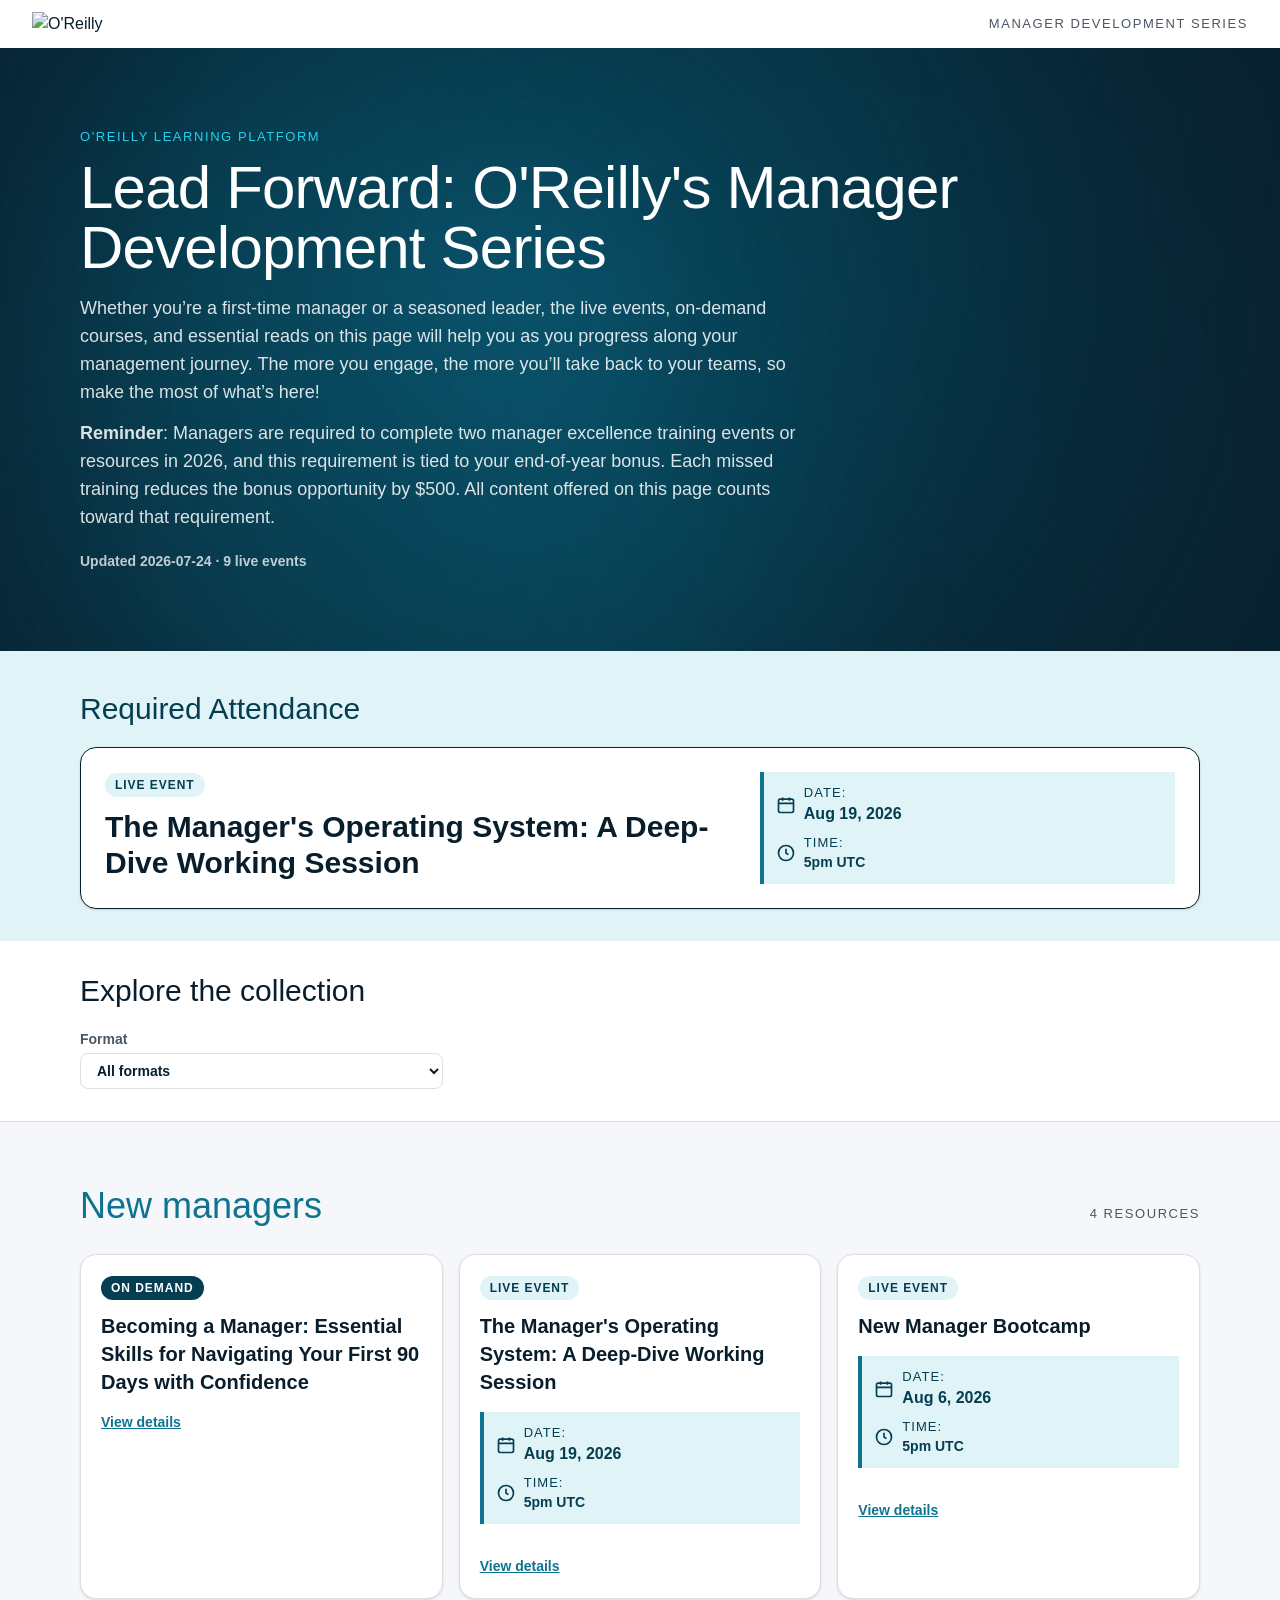
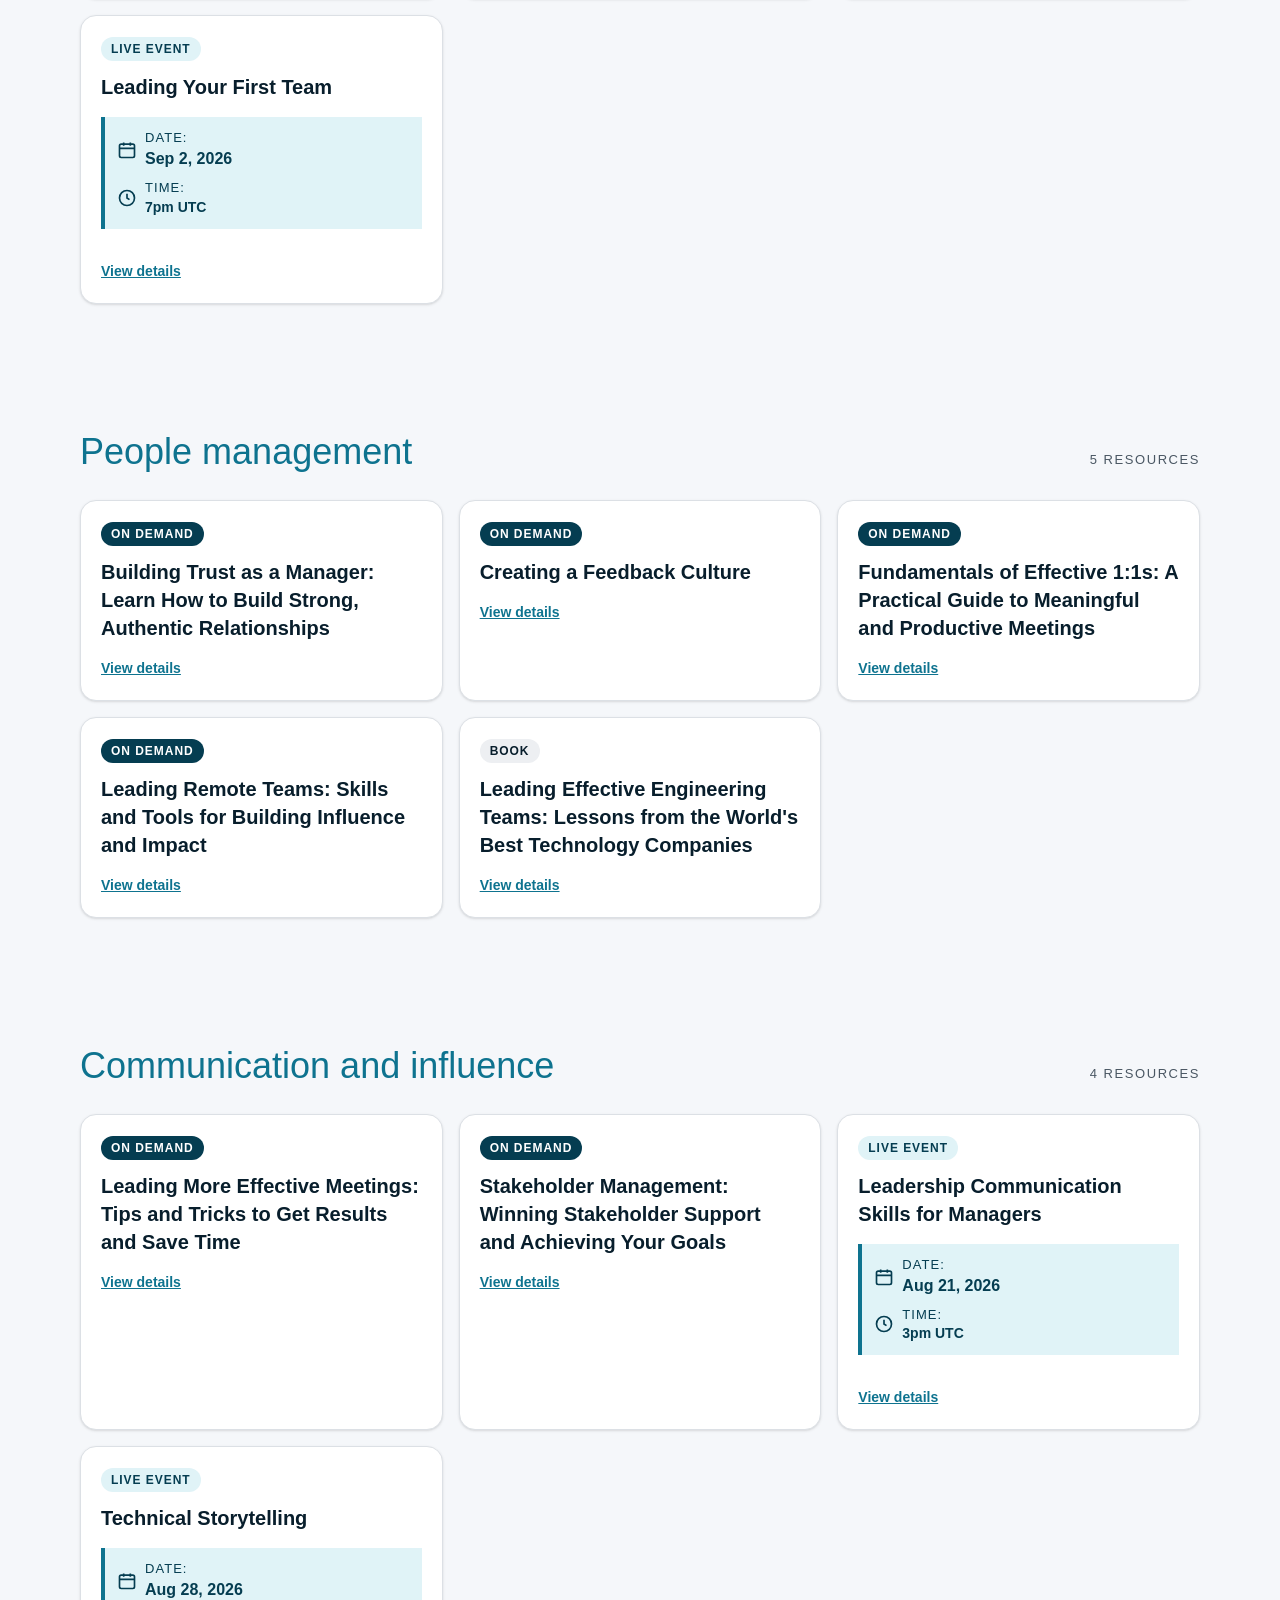
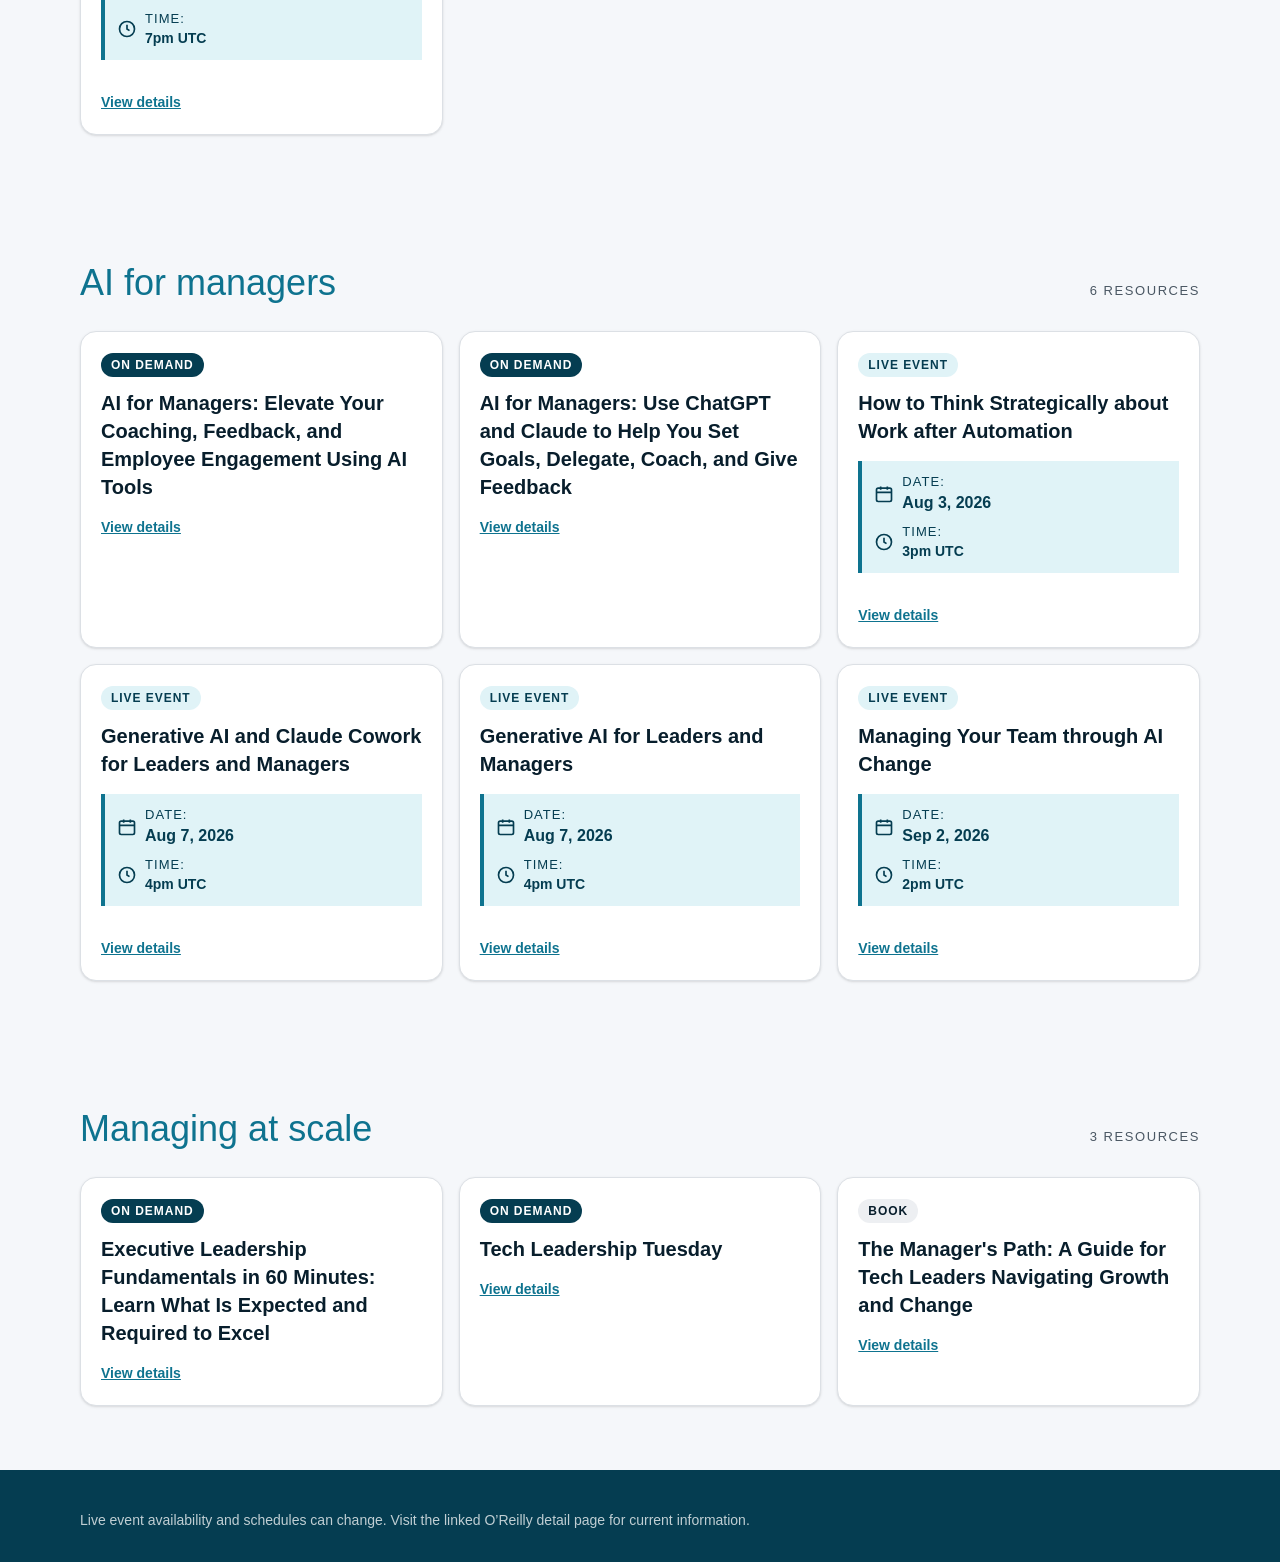
==== manager-resources/index.html @ 080e94e1 "Add files via upload" ====
<!doctype html>
<html lang="en">
<head>
  <meta charset="utf-8">
  <meta name="viewport" content="width=device-width, initial-scale=1">
  <meta name="robots" content="noindex">
  <title>Lead Forward: O&#39;Reilly&#39;s Manager Development Series</title>
  <link rel="stylesheet" href="css/styles.css">
  <script defer src="js/app.js"></script>
  
</head>
<body>
  <div data-studio-export-root="true">
<div data-template-id="landing-page" data-preview-graphic="true"><article data-template-id="landing-page" data-curated-learning-page="true" data-curated-learning-page-id="curated-learning-page" data-curated-learning-topic-order="[&quot;New managers&quot;,&quot;People management&quot;,&quot;Communication and influence&quot;,&quot;AI for managers&quot;,&quot;Managing at scale&quot;]" data-live-event-default-timezone="viewer-local" class="bg-white text-[#081E2C]"><header data-curated-learning-page-content="true" class="bg-white px-4 py-3 sm:px-6 lg:px-8" data-editable-id="curated-learning-page:header" data-editable-role="header" data-editable-type="chrome" data-editable-props="" data-editable-section="curated-learning-page:header" tabindex="0" data-editable-focusable="true"><div class="flex items-center justify-between gap-3"><img alt="O'Reilly" width="138" height="24" class="h-6 w-auto" src="https://cdn.oreillystatic.com/oreilly/images/brand-images/logo/oreilly-logo-red.png" style="max-width: none;"><div class="ml-auto flex min-w-0 items-center gap-3"><span class="type-helper truncate text-right text-xs font-semibold uppercase tracking-[0.12em] text-[#4A5763]">Manager Development Series</span></div></div></header><section class="relative isolate overflow-hidden" data-editable-id="curated-learning-page:hero" data-editable-role="section" data-editable-type="container" data-editable-props="title,intro" data-editable-section="curated-learning-page:hero" tabindex="0" data-editable-focusable="true" style="background-color: var(--brand-deep-navy);"><svg data-dark-atmospheric-glow="true" aria-hidden="true" viewBox="0 0 1440 900" preserveAspectRatio="xMidYMid slice" style="position: absolute; inset: 0px; width: 100%; height: 100%; pointer-events: none; z-index: 0;"><defs><filter id="curated-learning-page-hero-glow-base" x="-50%" y="-50%" width="200%" height="200%" color-interpolation-filters="sRGB"><feGaussianBlur stdDeviation="200"></feGaussianBlur></filter><filter id="curated-learning-page-hero-glow-soft" x="-50%" y="-50%" width="200%" height="200%" color-interpolation-filters="sRGB"><feGaussianBlur stdDeviation="150"></feGaussianBlur></filter></defs><circle cx="620" cy="340" r="520" fill="var(--brand-deep-teal)" opacity="1" filter="url(#curated-learning-page-hero-glow-base)"></circle><ellipse cx="980" cy="520" rx="520" ry="440" fill="var(--brand-teal-primary)" opacity="0.05" filter="url(#curated-learning-page-hero-glow-soft)" transform="rotate(27.8 980 520)" style="mix-blend-mode: plus-lighter;"></ellipse><ellipse cx="420" cy="620" rx="480" ry="400" fill="var(--brand-teal-primary)" opacity="0.2" filter="url(#curated-learning-page-hero-glow-soft)" transform="rotate(60 420 620)" style="mix-blend-mode: plus-lighter;"></ellipse></svg><div data-curated-learning-page-content="true" data-curated-learning-page-hero-content="true" class="relative z-10 px-4 py-12 sm:px-6 lg:px-20 lg:py-20"><p class="type-helper font-semibold uppercase tracking-[0.12em] text-[#22D2ED]" data-text-box-min="64" data-text-box-max="1024" data-editable-id="curated-learning-page:hero-eyebrow" data-editable-role="eyebrow" data-editable-type="text" data-editable-props="heroEyebrow,heroEyebrowWidth" data-editable-section="curated-learning-page:hero" tabindex="0" data-editable-focusable="true" style="width: fit-content; max-width: 100%;">O'Reilly Learning Platform</p><h1 class="font-heading mt-3 max-w-5xl text-4xl font-light tracking-[-0.8px] text-white sm:text-6xl" data-text-box-min="160" data-text-box-max="1024" data-text-box-width="1024" data-editable-id="curated-learning-page:hero-headline" data-editable-role="headline" data-editable-type="text" data-editable-props="title,heroHeadlineWidth" data-editable-section="curated-learning-page:hero" tabindex="0" data-editable-focusable="true" style="width: 1024px; max-width: 100%;">Lead Forward: O'Reilly's Manager Development Series</h1><div class="mt-4 min-w-0 max-w-3xl text-lg break-words text-white/85" data-text-box-min="120" data-text-box-max="768" data-text-box-width="720" data-editable-id="curated-learning-page:hero-subhead" data-editable-role="body" data-editable-type="text" data-editable-props="intro,heroSubheadWidth" data-editable-section="curated-learning-page:hero" tabindex="0" data-editable-focusable="true" style="display: inline-block; width: 720px; max-width: min(768px, 100%);"><div data-multiline-copy="paragraphs"><p style="margin: 0px;"><span>Whether you’re a first-time manager or a seasoned leader, the live events, on-demand courses, and essential reads on this page will help you as you progress along your management journey. The more you engage, the more you’ll take back to your teams, so make the most of what’s here!</span></p><p style="margin: 0.75em 0px 0px;"><strong data-multiline-label="true" style="font-family: var(--font-gilroy), Gilroy, sans-serif; font-weight: 600;">Reminder</strong><span>: </span><span data-multiline-description="true" style="font-family: var(--font-guardian), Guardian Sans, sans-serif; font-weight: 400;">Managers are required to complete two manager excellence training events or resources in 2026, and this requirement is tied to your end-of-year bonus. Each missed training reduces the bonus opportunity by $500. All content offered on this page counts toward that requirement.</span></p></div></div><p class="mt-5 text-sm font-semibold text-white/75">Updated 2026-07-24 · 9 live events</p></div></section><section data-curated-learning-page-module="module-2" data-curated-learning-page-content="true" data-curated-learning-featured-container="wide-card" class="px-4 py-8 sm:px-6 lg:px-20 bg-[#E0F3F7] text-[#053D51]" data-editable-id="curated-learning-page:module:module-2" data-editable-role="section" data-editable-type="container" data-editable-props="modules" data-editable-section="curated-learning-page:module:module-2" tabindex="0" data-editable-focusable="true"><div data-curated-learning-page-module-measure="true" class="mx-auto max-w-6xl"><h2 class="font-heading mt-2 text-3xl font-light" data-editable-id="curated-learning-page:module:module-2:headline" data-editable-role="headline" data-editable-type="text" data-editable-props="modules" data-editable-section="curated-learning-page:module:module-2" tabindex="0" data-editable-focusable="true">Required Attendance</h2><div class="mt-5 grid grid-cols-1 gap-5 rounded-2xl border border-current/20 bg-white p-5 text-[#081E2C] shadow-sm sm:p-6" data-curated-learning-wide-card="true" data-live-event-start="2026-08-19T17:00:00.000Z" data-live-event-date="Aug 19, 2026" data-live-event-time="10:00AM PDT / 1:00PM EDT / 5:00PM UTC" data-live-event-title="The Manager's Operating System: A Deep-Dive Working Session" data-live-event-url="https://learning.oreilly.com/live-events/the-managers-operating-system-a-deep-dive-working-session/0642572426187/0642572426170/" data-live-event-schedule-source="true" data-editable-id="curated-learning-page:module:module-2:resource" data-editable-role="feature-item" data-editable-type="container" data-editable-props="modules" data-editable-section="curated-learning-page:module:module-2" tabindex="0" data-editable-focusable="true"><div class="min-w-0"><span class="inline-flex rounded-full px-2.5 py-1 text-xs font-semibold uppercase tracking-[0.08em] bg-[#E0F3F7] text-[#053D51]">Live event</span><h3 class="font-heading font-semibold min-w-0 break-words text-2xl sm:text-3xl mt-3"><a href="https://learning.oreilly.com/live-events/the-managers-operating-system-a-deep-dive-working-session/0642572426187/0642572426170/" target="_blank" rel="noopener noreferrer" data-public-detail-link="true" class="hover:underline">The Manager's Operating System: A Deep-Dive Working Session</a></h3></div><dl data-live-event-schedule="true" class="w-full min-w-0 space-y-2 border-l-4 border-[#0E738F] bg-[#E0F3F7] px-3 py-3 text-[#053D51]"><div class="flex items-center gap-2"><svg aria-hidden="true" viewBox="0 0 24 24" fill="none" stroke="currentColor" stroke-width="2" class="h-5 w-5 shrink-0"><rect x="3" y="5" width="18" height="16" rx="2"></rect><path d="M16 3v4M8 3v4M3 10h18"></path></svg><div><dt class="type-helper text-xs font-semibold uppercase tracking-[0.08em]">Date:</dt><dd data-live-event-schedule-date="true" class="text-base font-semibold">Aug 19, 2026</dd></div></div><div class="flex items-center gap-2"><svg aria-hidden="true" viewBox="0 0 24 24" fill="none" stroke="currentColor" stroke-width="2" class="h-5 w-5 shrink-0"><circle cx="12" cy="12" r="9"></circle><path d="M12 7v5l3 2"></path></svg><div><dt class="type-helper text-xs font-semibold uppercase tracking-[0.08em]">Time:</dt><dd data-live-event-schedule-time="true" class="text-sm font-semibold">1pm EDT</dd></div></div></dl></div></div></section><section data-curated-learning-page-module="module-1" data-curated-learning-page-content="true" data-curated-learning-next-up="true" data-curated-learning-featured-container="wide-card" class="px-4 py-8 sm:px-6 lg:px-20 bg-[#E0F3F7] text-[#053D51]" data-editable-id="curated-learning-page:module:module-1" data-editable-role="section" data-editable-type="container" data-editable-props="modules" data-editable-section="curated-learning-page:module:module-1" tabindex="0" data-editable-focusable="true"><div data-curated-learning-page-module-measure="true" class="mx-auto max-w-6xl"><h2 class="font-heading mt-2 text-3xl font-light" data-editable-id="curated-learning-page:module:module-1:headline" data-editable-role="headline" data-editable-type="text" data-editable-props="modules" data-editable-section="curated-learning-page:module:module-1" tabindex="0" data-editable-focusable="true">Next up</h2><div class="mt-5 grid grid-cols-1 gap-5 rounded-2xl border border-current/20 bg-white p-5 text-[#081E2C] shadow-sm sm:p-6" data-curated-learning-wide-card="true" data-live-event-start="2026-08-06T17:00:00.000Z" data-live-event-date="Aug 6, 2026" data-live-event-time="10am–1pm ET" data-live-event-title="New Manager Bootcamp" data-live-event-url="https://www.oreilly.com/live-events/new-manager-bootcamp/0790145045191/" data-live-event-schedule-source="true" data-editable-id="curated-learning-page:module:module-1:resource" data-editable-role="feature-item" data-editable-type="container" data-editable-props="modules" data-editable-section="curated-learning-page:module:module-1" tabindex="0" data-editable-focusable="true"><div class="min-w-0"><span class="inline-flex rounded-full px-2.5 py-1 text-xs font-semibold uppercase tracking-[0.08em] bg-[#E0F3F7] text-[#053D51]">Live event</span><h3 data-curated-learning-next-up-title="true" class="font-heading font-semibold min-w-0 break-words text-2xl sm:text-3xl mt-3"><a href="https://www.oreilly.com/live-events/new-manager-bootcamp/0790145045191/" target="_blank" rel="noopener noreferrer" data-public-detail-link="true" class="hover:underline">New Manager Bootcamp</a></h3></div><dl data-live-event-schedule="true" class="w-full min-w-0 space-y-2 border-l-4 border-[#0E738F] bg-[#E0F3F7] px-3 py-3 text-[#053D51]"><div class="flex items-center gap-2"><svg aria-hidden="true" viewBox="0 0 24 24" fill="none" stroke="currentColor" stroke-width="2" class="h-5 w-5 shrink-0"><rect x="3" y="5" width="18" height="16" rx="2"></rect><path d="M16 3v4M8 3v4M3 10h18"></path></svg><div><dt class="type-helper text-xs font-semibold uppercase tracking-[0.08em]">Date:</dt><dd data-live-event-schedule-date="true" class="text-base font-semibold">Aug 6, 2026</dd></div></div><div class="flex items-center gap-2"><svg aria-hidden="true" viewBox="0 0 24 24" fill="none" stroke="currentColor" stroke-width="2" class="h-5 w-5 shrink-0"><circle cx="12" cy="12" r="9"></circle><path d="M12 7v5l3 2"></path></svg><div><dt class="type-helper text-xs font-semibold uppercase tracking-[0.08em]">Time:</dt><dd data-live-event-schedule-time="true" class="text-sm font-semibold">1pm EDT</dd></div></div></dl></div></div></section><main><section data-curated-learning-page-content="true" data-curated-learning-page-filters="true" class="border-b border-[#DCE0E5] bg-white px-4 py-8 sm:px-6 lg:px-20"><h2 class="font-heading text-3xl font-light text-[#081E2C]" data-editable-id="curated-learning-page:filters-heading" data-editable-role="headline" data-editable-type="text" data-editable-props="chrome.filtersHeading" data-editable-section="curated-learning-page:filters" tabindex="0" data-editable-focusable="true">Explore the collection</h2><div class="mt-5 grid gap-4 md:grid-cols-3"><label class="text-sm font-semibold text-[#4A5763]">Format<select data-curated-learning-filter="format" class="mt-1 block w-full rounded-lg border border-[#DCE0E5] bg-white px-3 py-2 text-[#081E2C]"><option>All formats</option><option>Live</option><option>On demand</option><option>Book</option></select></label></div></section><div data-curated-learning-resource-sections="true"><div><section data-curated-learning-section="new-managers" data-curated-learning-section-presentation="standard" class="bg-[#F5F7FA]" data-editable-id="curated-learning-page:section:0" data-editable-role="section" data-editable-type="container" data-editable-props="sections" data-editable-section="curated-learning-page:section:0" tabindex="0" data-editable-focusable="true"><div data-curated-learning-page-content="true" class="px-4 py-10 sm:px-6 lg:px-20 lg:py-16"><div class="flex flex-wrap items-baseline justify-between gap-3"><h2 class="font-heading text-4xl font-light text-[#0E738F]" data-editable-id="curated-learning-page:section:0:headline" data-editable-role="headline" data-editable-type="text" data-editable-props="sections" data-editable-section="curated-learning-page:section:0" tabindex="0" data-editable-focusable="true">New managers</h2><p class="type-helper font-semibold uppercase tracking-[0.12em] text-[#4A5763]">3 resources</p></div><div data-curated-learning-page-grid="true" class="mt-7 grid grid-cols-[minmax(0,1fr)] gap-4 md:grid-cols-[repeat(2,minmax(0,1fr))] lg:grid-cols-[repeat(3,minmax(0,1fr))]"><article data-curated-learning-card="learning-v1a6s8" data-curated-learning-card-category="New managers" data-curated-learning-card-topics="[]" data-curated-learning-card-type="On demand" data-curated-learning-card-level="" data-curated-learning-card-date="--" data-curated-learning-card-section="New managers" data-curated-learning-card-title="Becoming a Manager: Essential Skills for Navigating Your First 90 Days with Confidence" data-live-event-title="Becoming a Manager: Essential Skills for Navigating Your First 90 Days with Confidence" data-live-event-url="https://www.oreilly.com/videos/becoming-a-manager/0642572244620/" class="rounded-2xl border border-[#DCE0E5] bg-white p-5 shadow-sm" data-editable-id="curated-learning-page:card:learning-v1a6s8" data-editable-role="feature-item" data-editable-type="container" data-editable-props="sections" data-editable-section="curated-learning-page:section:0" tabindex="0" data-editable-focusable="true"><span class="inline-flex rounded-full px-2.5 py-1 text-xs font-semibold uppercase tracking-[0.08em] bg-[#053D51] text-white">On demand</span><h3 class="font-heading mt-3 text-xl font-semibold text-[#081E2C]"><a href="https://www.oreilly.com/videos/becoming-a-manager/0642572244620/" target="_blank" rel="noopener noreferrer" data-public-detail-link="true" class="hover:underline">Becoming a Manager: Essential Skills for Navigating Your First 90 Days with Confidence</a></h3><a href="https://www.oreilly.com/videos/becoming-a-manager/0642572244620/" target="_blank" rel="noopener noreferrer" data-public-detail-link="true" data-editable-id="curated-learning-page:cta:learning-v1a6s8" data-editable-role="cta" data-editable-type="text" data-editable-props="sections[].resources[].ctaLabel" data-editable-section="curated-learning-page:section:0" class="mt-4 inline-block text-sm font-semibold text-[#0E738F] underline" tabindex="0" data-editable-focusable="true">View details</a></article><article data-curated-learning-card="learning-jh07vl" data-curated-learning-card-category="New managers" data-curated-learning-card-topics="[]" data-curated-learning-card-type="Live event" data-curated-learning-card-level="" data-curated-learning-card-date="2026-Sep-2" data-curated-learning-card-section="New managers" data-curated-learning-card-title="Leading Your First Team" data-live-event-start="2026-09-02T19:00:00.000Z" data-live-event-date="Sep 2, 2026" data-live-event-time="12pm–3pm ET" data-live-event-title="Leading Your First Team" data-live-event-url="https://www.oreilly.com/live-events/leading-your-first-team/0642572392826/" data-live-event-schedule-source="true" class="rounded-2xl border border-[#DCE0E5] bg-white p-5 shadow-sm" data-editable-id="curated-learning-page:card:learning-jh07vl" data-editable-role="feature-item" data-editable-type="container" data-editable-props="sections" data-editable-section="curated-learning-page:section:0" tabindex="0" data-editable-focusable="true"><span class="inline-flex rounded-full px-2.5 py-1 text-xs font-semibold uppercase tracking-[0.08em] bg-[#E0F3F7] text-[#053D51]">Live event</span><h3 class="font-heading mt-3 text-xl font-semibold text-[#081E2C]"><a href="https://www.oreilly.com/live-events/leading-your-first-team/0642572392826/" target="_blank" rel="noopener noreferrer" data-public-detail-link="true" class="hover:underline">Leading Your First Team</a></h3><dl data-live-event-schedule="true" class="mt-4 space-y-2 border-l-4 border-[#0E738F] bg-[#E0F3F7] px-3 py-3 text-[#053D51]"><div class="flex items-center gap-2"><svg aria-hidden="true" viewBox="0 0 24 24" fill="none" stroke="currentColor" stroke-width="2" class="h-5 w-5 shrink-0"><rect x="3" y="5" width="18" height="16" rx="2"></rect><path d="M16 3v4M8 3v4M3 10h18"></path></svg><div><dt class="type-helper text-xs font-semibold uppercase tracking-[0.08em]">Date:</dt><dd data-live-event-schedule-date="true" class="text-base font-semibold">Sep 2, 2026</dd></div></div><div class="flex items-center gap-2"><svg aria-hidden="true" viewBox="0 0 24 24" fill="none" stroke="currentColor" stroke-width="2" class="h-5 w-5 shrink-0"><circle cx="12" cy="12" r="9"></circle><path d="M12 7v5l3 2"></path></svg><div><dt class="type-helper text-xs font-semibold uppercase tracking-[0.08em]">Time:</dt><dd data-live-event-schedule-time="true" class="text-sm font-semibold">3pm EDT</dd></div></div></dl><dl class="mt-4 space-y-1 text-sm text-[#4A5763]"></dl><a href="https://www.oreilly.com/live-events/leading-your-first-team/0642572392826/" target="_blank" rel="noopener noreferrer" data-public-detail-link="true" data-editable-id="curated-learning-page:cta:learning-jh07vl" data-editable-role="cta" data-editable-type="text" data-editable-props="sections[].resources[].ctaLabel" data-editable-section="curated-learning-page:section:0" class="mt-4 inline-block text-sm font-semibold text-[#0E738F] underline" tabindex="0" data-editable-focusable="true">View details</a></article><article data-curated-learning-card="learning-1sus73a" data-curated-learning-card-category="New managers" data-curated-learning-card-topics="[]" data-curated-learning-card-type="Live event" data-curated-learning-card-level="" data-curated-learning-card-date="2026-Aug-6–7" data-curated-learning-card-section="New managers" data-curated-learning-card-title="New Manager Bootcamp" data-live-event-start="2026-08-06T17:00:00.000Z" data-live-event-date="Aug 6, 2026" data-live-event-time="10am–1pm ET" data-live-event-title="New Manager Bootcamp" data-live-event-url="https://www.oreilly.com/live-events/new-manager-bootcamp/0790145045191/" data-live-event-schedule-source="true" class="rounded-2xl border border-[#DCE0E5] bg-white p-5 shadow-sm" data-editable-id="curated-learning-page:card:learning-1sus73a" data-editable-role="feature-item" data-editable-type="container" data-editable-props="sections" data-editable-section="curated-learning-page:section:0" tabindex="0" data-editable-focusable="true"><span class="inline-flex rounded-full px-2.5 py-1 text-xs font-semibold uppercase tracking-[0.08em] bg-[#E0F3F7] text-[#053D51]">Live event</span><h3 class="font-heading mt-3 text-xl font-semibold text-[#081E2C]"><a href="https://www.oreilly.com/live-events/new-manager-bootcamp/0790145045191/" target="_blank" rel="noopener noreferrer" data-public-detail-link="true" class="hover:underline">New Manager Bootcamp</a></h3><dl data-live-event-schedule="true" class="mt-4 space-y-2 border-l-4 border-[#0E738F] bg-[#E0F3F7] px-3 py-3 text-[#053D51]"><div class="flex items-center gap-2"><svg aria-hidden="true" viewBox="0 0 24 24" fill="none" stroke="currentColor" stroke-width="2" class="h-5 w-5 shrink-0"><rect x="3" y="5" width="18" height="16" rx="2"></rect><path d="M16 3v4M8 3v4M3 10h18"></path></svg><div><dt class="type-helper text-xs font-semibold uppercase tracking-[0.08em]">Date:</dt><dd data-live-event-schedule-date="true" class="text-base font-semibold">Aug 6, 2026</dd></div></div><div class="flex items-center gap-2"><svg aria-hidden="true" viewBox="0 0 24 24" fill="none" stroke="currentColor" stroke-width="2" class="h-5 w-5 shrink-0"><circle cx="12" cy="12" r="9"></circle><path d="M12 7v5l3 2"></path></svg><div><dt class="type-helper text-xs font-semibold uppercase tracking-[0.08em]">Time:</dt><dd data-live-event-schedule-time="true" class="text-sm font-semibold">1pm EDT</dd></div></div></dl><dl class="mt-4 space-y-1 text-sm text-[#4A5763]"></dl><a href="https://www.oreilly.com/live-events/new-manager-bootcamp/0790145045191/" target="_blank" rel="noopener noreferrer" data-public-detail-link="true" data-editable-id="curated-learning-page:cta:learning-1sus73a" data-editable-role="cta" data-editable-type="text" data-editable-props="sections[].resources[].ctaLabel" data-editable-section="curated-learning-page:section:0" class="mt-4 inline-block text-sm font-semibold text-[#0E738F] underline" tabindex="0" data-editable-focusable="true">View details</a></article></div></div></section></div><div><section data-curated-learning-section="people-management" data-curated-learning-section-presentation="standard" class="bg-white" data-editable-id="curated-learning-page:section:1" data-editable-role="section" data-editable-type="container" data-editable-props="sections" data-editable-section="curated-learning-page:section:1" tabindex="0" data-editable-focusable="true"><div data-curated-learning-page-content="true" class="px-4 py-10 sm:px-6 lg:px-20 lg:py-16"><div class="flex flex-wrap items-baseline justify-between gap-3"><h2 class="font-heading text-4xl font-light text-[#0E738F]" data-editable-id="curated-learning-page:section:1:headline" data-editable-role="headline" data-editable-type="text" data-editable-props="sections" data-editable-section="curated-learning-page:section:1" tabindex="0" data-editable-focusable="true">People management</h2><p class="type-helper font-semibold uppercase tracking-[0.12em] text-[#4A5763]">5 resources</p></div><div data-curated-learning-page-grid="true" class="mt-7 grid grid-cols-[minmax(0,1fr)] gap-4 md:grid-cols-[repeat(2,minmax(0,1fr))] lg:grid-cols-[repeat(3,minmax(0,1fr))]"><article data-curated-learning-card="learning-73bgk8" data-curated-learning-card-category="People management" data-curated-learning-card-topics="[]" data-curated-learning-card-type="On demand" data-curated-learning-card-level="" data-curated-learning-card-date="--" data-curated-learning-card-section="People management" data-curated-learning-card-title="Building Trust as a Manager: Learn How to Build Strong, Authentic Relationships" data-live-event-title="Building Trust as a Manager: Learn How to Build Strong, Authentic Relationships" data-live-event-url="https://www.oreilly.com/videos/building-trust-as/0636920924487/" class="rounded-2xl border border-[#DCE0E5] bg-white p-5 shadow-sm" data-editable-id="curated-learning-page:card:learning-73bgk8" data-editable-role="feature-item" data-editable-type="container" data-editable-props="sections" data-editable-section="curated-learning-page:section:1" tabindex="0" data-editable-focusable="true"><span class="inline-flex rounded-full px-2.5 py-1 text-xs font-semibold uppercase tracking-[0.08em] bg-[#053D51] text-white">On demand</span><h3 class="font-heading mt-3 text-xl font-semibold text-[#081E2C]"><a href="https://www.oreilly.com/videos/building-trust-as/0636920924487/" target="_blank" rel="noopener noreferrer" data-public-detail-link="true" class="hover:underline">Building Trust as a Manager: Learn How to Build Strong, Authentic Relationships</a></h3><a href="https://www.oreilly.com/videos/building-trust-as/0636920924487/" target="_blank" rel="noopener noreferrer" data-public-detail-link="true" data-editable-id="curated-learning-page:cta:learning-73bgk8" data-editable-role="cta" data-editable-type="text" data-editable-props="sections[].resources[].ctaLabel" data-editable-section="curated-learning-page:section:1" class="mt-4 inline-block text-sm font-semibold text-[#0E738F] underline" tabindex="0" data-editable-focusable="true">View details</a></article><article data-curated-learning-card="learning-4z890g" data-curated-learning-card-category="People management" data-curated-learning-card-topics="[]" data-curated-learning-card-type="On demand" data-curated-learning-card-level="" data-curated-learning-card-date="--" data-curated-learning-card-section="People management" data-curated-learning-card-title="Creating a Feedback Culture" data-live-event-title="Creating a Feedback Culture" data-live-event-url="https://www.oreilly.com/videos/creating-a-feedback-culture/9780135898079/" class="rounded-2xl border border-[#DCE0E5] bg-white p-5 shadow-sm" data-editable-id="curated-learning-page:card:learning-4z890g" data-editable-role="feature-item" data-editable-type="container" data-editable-props="sections" data-editable-section="curated-learning-page:section:1" tabindex="0" data-editable-focusable="true"><span class="inline-flex rounded-full px-2.5 py-1 text-xs font-semibold uppercase tracking-[0.08em] bg-[#053D51] text-white">On demand</span><h3 class="font-heading mt-3 text-xl font-semibold text-[#081E2C]"><a href="https://www.oreilly.com/videos/creating-a-feedback-culture/9780135898079/" target="_blank" rel="noopener noreferrer" data-public-detail-link="true" class="hover:underline">Creating a Feedback Culture</a></h3><a href="https://www.oreilly.com/videos/creating-a-feedback-culture/9780135898079/" target="_blank" rel="noopener noreferrer" data-public-detail-link="true" data-editable-id="curated-learning-page:cta:learning-4z890g" data-editable-role="cta" data-editable-type="text" data-editable-props="sections[].resources[].ctaLabel" data-editable-section="curated-learning-page:section:1" class="mt-4 inline-block text-sm font-semibold text-[#0E738F] underline" tabindex="0" data-editable-focusable="true">View details</a></article><article data-curated-learning-card="learning-17b691a" data-curated-learning-card-category="People management" data-curated-learning-card-topics="[]" data-curated-learning-card-type="On demand" data-curated-learning-card-level="" data-curated-learning-card-date="--" data-curated-learning-card-section="People management" data-curated-learning-card-title="Fundamentals of Effective 1:1s: A Practical Guide to Meaningful and Productive Meetings" data-live-event-title="Fundamentals of Effective 1:1s: A Practical Guide to Meaningful and Productive Meetings" data-live-event-url="https://www.oreilly.com/videos/fundamentals-of-effective/0636920942702/" class="rounded-2xl border border-[#DCE0E5] bg-white p-5 shadow-sm" data-editable-id="curated-learning-page:card:learning-17b691a" data-editable-role="feature-item" data-editable-type="container" data-editable-props="sections" data-editable-section="curated-learning-page:section:1" tabindex="0" data-editable-focusable="true"><span class="inline-flex rounded-full px-2.5 py-1 text-xs font-semibold uppercase tracking-[0.08em] bg-[#053D51] text-white">On demand</span><h3 class="font-heading mt-3 text-xl font-semibold text-[#081E2C]"><a href="https://www.oreilly.com/videos/fundamentals-of-effective/0636920942702/" target="_blank" rel="noopener noreferrer" data-public-detail-link="true" class="hover:underline">Fundamentals of Effective 1:1s: A Practical Guide to Meaningful and Productive Meetings</a></h3><a href="https://www.oreilly.com/videos/fundamentals-of-effective/0636920942702/" target="_blank" rel="noopener noreferrer" data-public-detail-link="true" data-editable-id="curated-learning-page:cta:learning-17b691a" data-editable-role="cta" data-editable-type="text" data-editable-props="sections[].resources[].ctaLabel" data-editable-section="curated-learning-page:section:1" class="mt-4 inline-block text-sm font-semibold text-[#0E738F] underline" tabindex="0" data-editable-focusable="true">View details</a></article><article data-curated-learning-card="learning-w4a6za" data-curated-learning-card-category="People management" data-curated-learning-card-topics="[]" data-curated-learning-card-type="Book" data-curated-learning-card-level="" data-curated-learning-card-date="--" data-curated-learning-card-section="People management" data-curated-learning-card-title="Leading Effective Engineering Teams: Lessons from the World's Best Technology Companies" data-live-event-title="Leading Effective Engineering Teams: Lessons from the World's Best Technology Companies" data-live-event-url="https://learning.oreilly.com/library/view/leading-effective-engineering/9781098148232/" class="rounded-2xl border border-[#DCE0E5] bg-white p-5 shadow-sm" data-editable-id="curated-learning-page:card:learning-w4a6za" data-editable-role="feature-item" data-editable-type="container" data-editable-props="sections" data-editable-section="curated-learning-page:section:1" tabindex="0" data-editable-focusable="true"><span class="inline-flex rounded-full px-2.5 py-1 text-xs font-semibold uppercase tracking-[0.08em] bg-[#EDEFF2] text-[#081E2C]">Book</span><h3 class="font-heading mt-3 text-xl font-semibold text-[#081E2C]"><a href="https://learning.oreilly.com/library/view/leading-effective-engineering/9781098148232/" target="_blank" rel="noopener noreferrer" data-public-detail-link="true" class="hover:underline">Leading Effective Engineering Teams: Lessons from the World's Best Technology Companies</a></h3><a href="https://learning.oreilly.com/library/view/leading-effective-engineering/9781098148232/" target="_blank" rel="noopener noreferrer" data-public-detail-link="true" data-editable-id="curated-learning-page:cta:learning-w4a6za" data-editable-role="cta" data-editable-type="text" data-editable-props="sections[].resources[].ctaLabel" data-editable-section="curated-learning-page:section:1" class="mt-4 inline-block text-sm font-semibold text-[#0E738F] underline" tabindex="0" data-editable-focusable="true">View details</a></article><article data-curated-learning-card="learning-4mpirc" data-curated-learning-card-category="People management" data-curated-learning-card-topics="[]" data-curated-learning-card-type="On demand" data-curated-learning-card-level="" data-curated-learning-card-date="--" data-curated-learning-card-section="People management" data-curated-learning-card-title="Leading Remote Teams: Skills and Tools for Building Influence and Impact" data-live-event-title="Leading Remote Teams: Skills and Tools for Building Influence and Impact" data-live-event-url="https://www.oreilly.com/videos/leading-remote-teams/0636920893103/" class="rounded-2xl border border-[#DCE0E5] bg-white p-5 shadow-sm" data-editable-id="curated-learning-page:card:learning-4mpirc" data-editable-role="feature-item" data-editable-type="container" data-editable-props="sections" data-editable-section="curated-learning-page:section:1" tabindex="0" data-editable-focusable="true"><span class="inline-flex rounded-full px-2.5 py-1 text-xs font-semibold uppercase tracking-[0.08em] bg-[#053D51] text-white">On demand</span><h3 class="font-heading mt-3 text-xl font-semibold text-[#081E2C]"><a href="https://www.oreilly.com/videos/leading-remote-teams/0636920893103/" target="_blank" rel="noopener noreferrer" data-public-detail-link="true" class="hover:underline">Leading Remote Teams: Skills and Tools for Building Influence and Impact</a></h3><a href="https://www.oreilly.com/videos/leading-remote-teams/0636920893103/" target="_blank" rel="noopener noreferrer" data-public-detail-link="true" data-editable-id="curated-learning-page:cta:learning-4mpirc" data-editable-role="cta" data-editable-type="text" data-editable-props="sections[].resources[].ctaLabel" data-editable-section="curated-learning-page:section:1" class="mt-4 inline-block text-sm font-semibold text-[#0E738F] underline" tabindex="0" data-editable-focusable="true">View details</a></article></div></div></section></div><div><section data-curated-learning-section="communication-and-influence" data-curated-learning-section-presentation="standard" class="bg-[#F5F7FA]" data-editable-id="curated-learning-page:section:2" data-editable-role="section" data-editable-type="container" data-editable-props="sections" data-editable-section="curated-learning-page:section:2" tabindex="0" data-editable-focusable="true"><div data-curated-learning-page-content="true" class="px-4 py-10 sm:px-6 lg:px-20 lg:py-16"><div class="flex flex-wrap items-baseline justify-between gap-3"><h2 class="font-heading text-4xl font-light text-[#0E738F]" data-editable-id="curated-learning-page:section:2:headline" data-editable-role="headline" data-editable-type="text" data-editable-props="sections" data-editable-section="curated-learning-page:section:2" tabindex="0" data-editable-focusable="true">Communication and influence</h2><p class="type-helper font-semibold uppercase tracking-[0.12em] text-[#4A5763]">4 resources</p></div><div data-curated-learning-page-grid="true" class="mt-7 grid grid-cols-[minmax(0,1fr)] gap-4 md:grid-cols-[repeat(2,minmax(0,1fr))] lg:grid-cols-[repeat(3,minmax(0,1fr))]"><article data-curated-learning-card="learning-17wwrnx" data-curated-learning-card-category="Communication and influence" data-curated-learning-card-topics="[]" data-curated-learning-card-type="Live event" data-curated-learning-card-level="" data-curated-learning-card-date="2026-Aug-21" data-curated-learning-card-section="Communication and influence" data-curated-learning-card-title="Leadership Communication Skills for Managers" data-live-event-start="2026-08-21T15:00:00.000Z" data-live-event-date="Aug 21, 2026" data-live-event-time="9am–11am ET" data-live-event-title="Leadership Communication Skills for Managers" data-live-event-url="https://www.oreilly.com/live-events/leadership-communication-skills-for-managers/0636920054671/" data-live-event-schedule-source="true" class="rounded-2xl border border-[#DCE0E5] bg-white p-5 shadow-sm" data-editable-id="curated-learning-page:card:learning-17wwrnx" data-editable-role="feature-item" data-editable-type="container" data-editable-props="sections" data-editable-section="curated-learning-page:section:2" tabindex="0" data-editable-focusable="true"><span class="inline-flex rounded-full px-2.5 py-1 text-xs font-semibold uppercase tracking-[0.08em] bg-[#E0F3F7] text-[#053D51]">Live event</span><h3 class="font-heading mt-3 text-xl font-semibold text-[#081E2C]"><a href="https://www.oreilly.com/live-events/leadership-communication-skills-for-managers/0636920054671/" target="_blank" rel="noopener noreferrer" data-public-detail-link="true" class="hover:underline">Leadership Communication Skills for Managers</a></h3><dl data-live-event-schedule="true" class="mt-4 space-y-2 border-l-4 border-[#0E738F] bg-[#E0F3F7] px-3 py-3 text-[#053D51]"><div class="flex items-center gap-2"><svg aria-hidden="true" viewBox="0 0 24 24" fill="none" stroke="currentColor" stroke-width="2" class="h-5 w-5 shrink-0"><rect x="3" y="5" width="18" height="16" rx="2"></rect><path d="M16 3v4M8 3v4M3 10h18"></path></svg><div><dt class="type-helper text-xs font-semibold uppercase tracking-[0.08em]">Date:</dt><dd data-live-event-schedule-date="true" class="text-base font-semibold">Aug 21, 2026</dd></div></div><div class="flex items-center gap-2"><svg aria-hidden="true" viewBox="0 0 24 24" fill="none" stroke="currentColor" stroke-width="2" class="h-5 w-5 shrink-0"><circle cx="12" cy="12" r="9"></circle><path d="M12 7v5l3 2"></path></svg><div><dt class="type-helper text-xs font-semibold uppercase tracking-[0.08em]">Time:</dt><dd data-live-event-schedule-time="true" class="text-sm font-semibold">11am EDT</dd></div></div></dl><dl class="mt-4 space-y-1 text-sm text-[#4A5763]"></dl><a href="https://www.oreilly.com/live-events/leadership-communication-skills-for-managers/0636920054671/" target="_blank" rel="noopener noreferrer" data-public-detail-link="true" data-editable-id="curated-learning-page:cta:learning-17wwrnx" data-editable-role="cta" data-editable-type="text" data-editable-props="sections[].resources[].ctaLabel" data-editable-section="curated-learning-page:section:2" class="mt-4 inline-block text-sm font-semibold text-[#0E738F] underline" tabindex="0" data-editable-focusable="true">View details</a></article><article data-curated-learning-card="learning-qimluo" data-curated-learning-card-category="Communication and influence" data-curated-learning-card-topics="[]" data-curated-learning-card-type="On demand" data-curated-learning-card-level="" data-curated-learning-card-date="--" data-curated-learning-card-section="Communication and influence" data-curated-learning-card-title="Leading More Effective Meetings: Tips and Tricks to Get Results and Save Time" data-live-event-title="Leading More Effective Meetings: Tips and Tricks to Get Results and Save Time" data-live-event-url="https://www.oreilly.com/videos/leading-more-effective/0790145866370/" class="rounded-2xl border border-[#DCE0E5] bg-white p-5 shadow-sm" data-editable-id="curated-learning-page:card:learning-qimluo" data-editable-role="feature-item" data-editable-type="container" data-editable-props="sections" data-editable-section="curated-learning-page:section:2" tabindex="0" data-editable-focusable="true"><span class="inline-flex rounded-full px-2.5 py-1 text-xs font-semibold uppercase tracking-[0.08em] bg-[#053D51] text-white">On demand</span><h3 class="font-heading mt-3 text-xl font-semibold text-[#081E2C]"><a href="https://www.oreilly.com/videos/leading-more-effective/0790145866370/" target="_blank" rel="noopener noreferrer" data-public-detail-link="true" class="hover:underline">Leading More Effective Meetings: Tips and Tricks to Get Results and Save Time</a></h3><a href="https://www.oreilly.com/videos/leading-more-effective/0790145866370/" target="_blank" rel="noopener noreferrer" data-public-detail-link="true" data-editable-id="curated-learning-page:cta:learning-qimluo" data-editable-role="cta" data-editable-type="text" data-editable-props="sections[].resources[].ctaLabel" data-editable-section="curated-learning-page:section:2" class="mt-4 inline-block text-sm font-semibold text-[#0E738F] underline" tabindex="0" data-editable-focusable="true">View details</a></article><article data-curated-learning-card="learning-1d4c64j" data-curated-learning-card-category="Communication and influence" data-curated-learning-card-topics="[]" data-curated-learning-card-type="On demand" data-curated-learning-card-level="" data-curated-learning-card-date="--" data-curated-learning-card-section="Communication and influence" data-curated-learning-card-title="Stakeholder Management: Winning Stakeholder Support and Achieving Your Goals" data-live-event-title="Stakeholder Management: Winning Stakeholder Support and Achieving Your Goals" data-live-event-url="https://www.oreilly.com/videos/stakeholder-management-winning/0636920971542/" class="rounded-2xl border border-[#DCE0E5] bg-white p-5 shadow-sm" data-editable-id="curated-learning-page:card:learning-1d4c64j" data-editable-role="feature-item" data-editable-type="container" data-editable-props="sections" data-editable-section="curated-learning-page:section:2" tabindex="0" data-editable-focusable="true"><span class="inline-flex rounded-full px-2.5 py-1 text-xs font-semibold uppercase tracking-[0.08em] bg-[#053D51] text-white">On demand</span><h3 class="font-heading mt-3 text-xl font-semibold text-[#081E2C]"><a href="https://www.oreilly.com/videos/stakeholder-management-winning/0636920971542/" target="_blank" rel="noopener noreferrer" data-public-detail-link="true" class="hover:underline">Stakeholder Management: Winning Stakeholder Support and Achieving Your Goals</a></h3><a href="https://www.oreilly.com/videos/stakeholder-management-winning/0636920971542/" target="_blank" rel="noopener noreferrer" data-public-detail-link="true" data-editable-id="curated-learning-page:cta:learning-1d4c64j" data-editable-role="cta" data-editable-type="text" data-editable-props="sections[].resources[].ctaLabel" data-editable-section="curated-learning-page:section:2" class="mt-4 inline-block text-sm font-semibold text-[#0E738F] underline" tabindex="0" data-editable-focusable="true">View details</a></article><article data-curated-learning-card="learning-2uzo1q" data-curated-learning-card-category="Communication and influence" data-curated-learning-card-topics="[]" data-curated-learning-card-type="Live event" data-curated-learning-card-level="" data-curated-learning-card-date="2026-Aug-28" data-curated-learning-card-section="Communication and influence" data-curated-learning-card-title="Technical Storytelling" data-live-event-start="2026-08-28T19:00:00.000Z" data-live-event-date="Aug 28, 2026" data-live-event-time="12pm–3pm ET" data-live-event-title="Technical Storytelling" data-live-event-url="https://www.oreilly.com/live-events/technical-storytelling/0642572349455/" data-live-event-schedule-source="true" class="rounded-2xl border border-[#DCE0E5] bg-white p-5 shadow-sm" data-editable-id="curated-learning-page:card:learning-2uzo1q" data-editable-role="feature-item" data-editable-type="container" data-editable-props="sections" data-editable-section="curated-learning-page:section:2" tabindex="0" data-editable-focusable="true"><span class="inline-flex rounded-full px-2.5 py-1 text-xs font-semibold uppercase tracking-[0.08em] bg-[#E0F3F7] text-[#053D51]">Live event</span><h3 class="font-heading mt-3 text-xl font-semibold text-[#081E2C]"><a href="https://www.oreilly.com/live-events/technical-storytelling/0642572349455/" target="_blank" rel="noopener noreferrer" data-public-detail-link="true" class="hover:underline">Technical Storytelling</a></h3><dl data-live-event-schedule="true" class="mt-4 space-y-2 border-l-4 border-[#0E738F] bg-[#E0F3F7] px-3 py-3 text-[#053D51]"><div class="flex items-center gap-2"><svg aria-hidden="true" viewBox="0 0 24 24" fill="none" stroke="currentColor" stroke-width="2" class="h-5 w-5 shrink-0"><rect x="3" y="5" width="18" height="16" rx="2"></rect><path d="M16 3v4M8 3v4M3 10h18"></path></svg><div><dt class="type-helper text-xs font-semibold uppercase tracking-[0.08em]">Date:</dt><dd data-live-event-schedule-date="true" class="text-base font-semibold">Aug 28, 2026</dd></div></div><div class="flex items-center gap-2"><svg aria-hidden="true" viewBox="0 0 24 24" fill="none" stroke="currentColor" stroke-width="2" class="h-5 w-5 shrink-0"><circle cx="12" cy="12" r="9"></circle><path d="M12 7v5l3 2"></path></svg><div><dt class="type-helper text-xs font-semibold uppercase tracking-[0.08em]">Time:</dt><dd data-live-event-schedule-time="true" class="text-sm font-semibold">3pm EDT</dd></div></div></dl><dl class="mt-4 space-y-1 text-sm text-[#4A5763]"></dl><a href="https://www.oreilly.com/live-events/technical-storytelling/0642572349455/" target="_blank" rel="noopener noreferrer" data-public-detail-link="true" data-editable-id="curated-learning-page:cta:learning-2uzo1q" data-editable-role="cta" data-editable-type="text" data-editable-props="sections[].resources[].ctaLabel" data-editable-section="curated-learning-page:section:2" class="mt-4 inline-block text-sm font-semibold text-[#0E738F] underline" tabindex="0" data-editable-focusable="true">View details</a></article></div></div></section></div><div><section data-curated-learning-section="ai-for-managers" data-curated-learning-section-presentation="standard" class="bg-white" data-editable-id="curated-learning-page:section:3" data-editable-role="section" data-editable-type="container" data-editable-props="sections" data-editable-section="curated-learning-page:section:3" tabindex="0" data-editable-focusable="true"><div data-curated-learning-page-content="true" class="px-4 py-10 sm:px-6 lg:px-20 lg:py-16"><div class="flex flex-wrap items-baseline justify-between gap-3"><h2 class="font-heading text-4xl font-light text-[#0E738F]" data-editable-id="curated-learning-page:section:3:headline" data-editable-role="headline" data-editable-type="text" data-editable-props="sections" data-editable-section="curated-learning-page:section:3" tabindex="0" data-editable-focusable="true">AI for managers</h2><p class="type-helper font-semibold uppercase tracking-[0.12em] text-[#4A5763]">6 resources</p></div><div data-curated-learning-page-grid="true" class="mt-7 grid grid-cols-[minmax(0,1fr)] gap-4 md:grid-cols-[repeat(2,minmax(0,1fr))] lg:grid-cols-[repeat(3,minmax(0,1fr))]"><article data-curated-learning-card="learning-1jme7pl" data-curated-learning-card-category="AI for managers" data-curated-learning-card-topics="[]" data-curated-learning-card-type="On demand" data-curated-learning-card-level="" data-curated-learning-card-date="--" data-curated-learning-card-section="AI for managers" data-curated-learning-card-title="AI for Managers: Elevate Your Coaching, Feedback, and Employee Engagement Using AI Tools" data-live-event-title="AI for Managers: Elevate Your Coaching, Feedback, and Employee Engagement Using AI Tools" data-live-event-url="https://www.oreilly.com/videos/ai-for-managers/9780135563946/" class="rounded-2xl border border-[#DCE0E5] bg-white p-5 shadow-sm" data-editable-id="curated-learning-page:card:learning-1jme7pl" data-editable-role="feature-item" data-editable-type="container" data-editable-props="sections" data-editable-section="curated-learning-page:section:3" tabindex="0" data-editable-focusable="true"><span class="inline-flex rounded-full px-2.5 py-1 text-xs font-semibold uppercase tracking-[0.08em] bg-[#053D51] text-white">On demand</span><h3 class="font-heading mt-3 text-xl font-semibold text-[#081E2C]"><a href="https://www.oreilly.com/videos/ai-for-managers/9780135563946/" target="_blank" rel="noopener noreferrer" data-public-detail-link="true" class="hover:underline">AI for Managers: Elevate Your Coaching, Feedback, and Employee Engagement Using AI Tools</a></h3><a href="https://www.oreilly.com/videos/ai-for-managers/9780135563946/" target="_blank" rel="noopener noreferrer" data-public-detail-link="true" data-editable-id="curated-learning-page:cta:learning-1jme7pl" data-editable-role="cta" data-editable-type="text" data-editable-props="sections[].resources[].ctaLabel" data-editable-section="curated-learning-page:section:3" class="mt-4 inline-block text-sm font-semibold text-[#0E738F] underline" tabindex="0" data-editable-focusable="true">View details</a></article><article data-curated-learning-card="learning-15xjhrg" data-curated-learning-card-category="AI for managers" data-curated-learning-card-topics="[]" data-curated-learning-card-type="On demand" data-curated-learning-card-level="" data-curated-learning-card-date="--" data-curated-learning-card-section="AI for managers" data-curated-learning-card-title="AI for Managers: Use ChatGPT and Claude to Help You Set Goals, Delegate, Coach, and Give Feedback" data-live-event-title="AI for Managers: Use ChatGPT and Claude to Help You Set Goals, Delegate, Coach, and Give Feedback" data-live-event-url="https://learning.oreilly.com/videos/-/0642572260668/" class="rounded-2xl border border-[#DCE0E5] bg-white p-5 shadow-sm" data-editable-id="curated-learning-page:card:learning-15xjhrg" data-editable-role="feature-item" data-editable-type="container" data-editable-props="sections" data-editable-section="curated-learning-page:section:3" tabindex="0" data-editable-focusable="true"><span class="inline-flex rounded-full px-2.5 py-1 text-xs font-semibold uppercase tracking-[0.08em] bg-[#053D51] text-white">On demand</span><h3 class="font-heading mt-3 text-xl font-semibold text-[#081E2C]"><a href="https://learning.oreilly.com/videos/-/0642572260668/" target="_blank" rel="noopener noreferrer" data-public-detail-link="true" class="hover:underline">AI for Managers: Use ChatGPT and Claude to Help You Set Goals, Delegate, Coach, and Give Feedback</a></h3><a href="https://learning.oreilly.com/videos/-/0642572260668/" target="_blank" rel="noopener noreferrer" data-public-detail-link="true" data-editable-id="curated-learning-page:cta:learning-15xjhrg" data-editable-role="cta" data-editable-type="text" data-editable-props="sections[].resources[].ctaLabel" data-editable-section="curated-learning-page:section:3" class="mt-4 inline-block text-sm font-semibold text-[#0E738F] underline" tabindex="0" data-editable-focusable="true">View details</a></article><article data-curated-learning-card="learning-kymvty" data-curated-learning-card-category="AI for managers" data-curated-learning-card-topics="[]" data-curated-learning-card-type="Live event" data-curated-learning-card-level="" data-curated-learning-card-date="2026-Aug-7" data-curated-learning-card-section="AI for managers" data-curated-learning-card-title="Generative AI and Claude Cowork for Leaders and Managers" data-live-event-start="2026-08-07T16:00:00.000Z" data-live-event-date="Aug 7, 2026" data-live-event-time="10am–12pm ET" data-live-event-title="Generative AI and Claude Cowork for Leaders and Managers" data-live-event-url="https://www.oreilly.com/live-events/generative-ai-and-claude-cowork-for-leaders-and-managers/0642572010775/" data-live-event-schedule-source="true" class="rounded-2xl border border-[#DCE0E5] bg-white p-5 shadow-sm" data-editable-id="curated-learning-page:card:learning-kymvty" data-editable-role="feature-item" data-editable-type="container" data-editable-props="sections" data-editable-section="curated-learning-page:section:3" tabindex="0" data-editable-focusable="true"><span class="inline-flex rounded-full px-2.5 py-1 text-xs font-semibold uppercase tracking-[0.08em] bg-[#E0F3F7] text-[#053D51]">Live event</span><h3 class="font-heading mt-3 text-xl font-semibold text-[#081E2C]"><a href="https://www.oreilly.com/live-events/generative-ai-and-claude-cowork-for-leaders-and-managers/0642572010775/" target="_blank" rel="noopener noreferrer" data-public-detail-link="true" class="hover:underline">Generative AI and Claude Cowork for Leaders and Managers</a></h3><dl data-live-event-schedule="true" class="mt-4 space-y-2 border-l-4 border-[#0E738F] bg-[#E0F3F7] px-3 py-3 text-[#053D51]"><div class="flex items-center gap-2"><svg aria-hidden="true" viewBox="0 0 24 24" fill="none" stroke="currentColor" stroke-width="2" class="h-5 w-5 shrink-0"><rect x="3" y="5" width="18" height="16" rx="2"></rect><path d="M16 3v4M8 3v4M3 10h18"></path></svg><div><dt class="type-helper text-xs font-semibold uppercase tracking-[0.08em]">Date:</dt><dd data-live-event-schedule-date="true" class="text-base font-semibold">Aug 7, 2026</dd></div></div><div class="flex items-center gap-2"><svg aria-hidden="true" viewBox="0 0 24 24" fill="none" stroke="currentColor" stroke-width="2" class="h-5 w-5 shrink-0"><circle cx="12" cy="12" r="9"></circle><path d="M12 7v5l3 2"></path></svg><div><dt class="type-helper text-xs font-semibold uppercase tracking-[0.08em]">Time:</dt><dd data-live-event-schedule-time="true" class="text-sm font-semibold">12pm EDT</dd></div></div></dl><dl class="mt-4 space-y-1 text-sm text-[#4A5763]"></dl><a href="https://www.oreilly.com/live-events/generative-ai-and-claude-cowork-for-leaders-and-managers/0642572010775/" target="_blank" rel="noopener noreferrer" data-public-detail-link="true" data-editable-id="curated-learning-page:cta:learning-kymvty" data-editable-role="cta" data-editable-type="text" data-editable-props="sections[].resources[].ctaLabel" data-editable-section="curated-learning-page:section:3" class="mt-4 inline-block text-sm font-semibold text-[#0E738F] underline" tabindex="0" data-editable-focusable="true">View details</a></article><article data-curated-learning-card="learning-7loif8" data-curated-learning-card-category="AI for managers" data-curated-learning-card-topics="[]" data-curated-learning-card-type="Live event" data-curated-learning-card-level="" data-curated-learning-card-date="2026-Aug-7" data-curated-learning-card-section="AI for managers" data-curated-learning-card-title="Generative AI for Leaders and Managers" data-live-event-start="2026-08-07T16:00:00.000Z" data-live-event-date="Aug 7, 2026" data-live-event-time="10am–12pm ET" data-live-event-title="Generative AI for Leaders and Managers" data-live-event-url="https://www.oreilly.com/live-events/generative-ai-for-leaders-and-managers/0642572010775/0642572253271/" data-live-event-schedule-source="true" class="rounded-2xl border border-[#DCE0E5] bg-white p-5 shadow-sm" data-editable-id="curated-learning-page:card:learning-7loif8" data-editable-role="feature-item" data-editable-type="container" data-editable-props="sections" data-editable-section="curated-learning-page:section:3" tabindex="0" data-editable-focusable="true"><span class="inline-flex rounded-full px-2.5 py-1 text-xs font-semibold uppercase tracking-[0.08em] bg-[#E0F3F7] text-[#053D51]">Live event</span><h3 class="font-heading mt-3 text-xl font-semibold text-[#081E2C]"><a href="https://www.oreilly.com/live-events/generative-ai-for-leaders-and-managers/0642572010775/0642572253271/" target="_blank" rel="noopener noreferrer" data-public-detail-link="true" class="hover:underline">Generative AI for Leaders and Managers</a></h3><dl data-live-event-schedule="true" class="mt-4 space-y-2 border-l-4 border-[#0E738F] bg-[#E0F3F7] px-3 py-3 text-[#053D51]"><div class="flex items-center gap-2"><svg aria-hidden="true" viewBox="0 0 24 24" fill="none" stroke="currentColor" stroke-width="2" class="h-5 w-5 shrink-0"><rect x="3" y="5" width="18" height="16" rx="2"></rect><path d="M16 3v4M8 3v4M3 10h18"></path></svg><div><dt class="type-helper text-xs font-semibold uppercase tracking-[0.08em]">Date:</dt><dd data-live-event-schedule-date="true" class="text-base font-semibold">Aug 7, 2026</dd></div></div><div class="flex items-center gap-2"><svg aria-hidden="true" viewBox="0 0 24 24" fill="none" stroke="currentColor" stroke-width="2" class="h-5 w-5 shrink-0"><circle cx="12" cy="12" r="9"></circle><path d="M12 7v5l3 2"></path></svg><div><dt class="type-helper text-xs font-semibold uppercase tracking-[0.08em]">Time:</dt><dd data-live-event-schedule-time="true" class="text-sm font-semibold">12pm EDT</dd></div></div></dl><dl class="mt-4 space-y-1 text-sm text-[#4A5763]"></dl><a href="https://www.oreilly.com/live-events/generative-ai-for-leaders-and-managers/0642572010775/0642572253271/" target="_blank" rel="noopener noreferrer" data-public-detail-link="true" data-editable-id="curated-learning-page:cta:learning-7loif8" data-editable-role="cta" data-editable-type="text" data-editable-props="sections[].resources[].ctaLabel" data-editable-section="curated-learning-page:section:3" class="mt-4 inline-block text-sm font-semibold text-[#0E738F] underline" tabindex="0" data-editable-focusable="true">View details</a></article><article data-curated-learning-card="learning-ilq735" data-curated-learning-card-category="AI for managers" data-curated-learning-card-topics="[]" data-curated-learning-card-type="Live event" data-curated-learning-card-level="" data-curated-learning-card-date="2026-Aug-3" data-curated-learning-card-section="AI for managers" data-curated-learning-card-title="How to Think Strategically about Work after Automation" data-live-event-start="2026-08-03T15:00:00.000Z" data-live-event-date="Aug 3, 2026" data-live-event-time="8am–11am ET" data-live-event-title="How to Think Strategically about Work after Automation" data-live-event-url="https://www.oreilly.com/live-events/how-to-think-strategically-about-work-after-automation/0642572362621/" data-live-event-schedule-source="true" class="rounded-2xl border border-[#DCE0E5] bg-white p-5 shadow-sm" data-editable-id="curated-learning-page:card:learning-ilq735" data-editable-role="feature-item" data-editable-type="container" data-editable-props="sections" data-editable-section="curated-learning-page:section:3" tabindex="0" data-editable-focusable="true"><span class="inline-flex rounded-full px-2.5 py-1 text-xs font-semibold uppercase tracking-[0.08em] bg-[#E0F3F7] text-[#053D51]">Live event</span><h3 class="font-heading mt-3 text-xl font-semibold text-[#081E2C]"><a href="https://www.oreilly.com/live-events/how-to-think-strategically-about-work-after-automation/0642572362621/" target="_blank" rel="noopener noreferrer" data-public-detail-link="true" class="hover:underline">How to Think Strategically about Work after Automation</a></h3><dl data-live-event-schedule="true" class="mt-4 space-y-2 border-l-4 border-[#0E738F] bg-[#E0F3F7] px-3 py-3 text-[#053D51]"><div class="flex items-center gap-2"><svg aria-hidden="true" viewBox="0 0 24 24" fill="none" stroke="currentColor" stroke-width="2" class="h-5 w-5 shrink-0"><rect x="3" y="5" width="18" height="16" rx="2"></rect><path d="M16 3v4M8 3v4M3 10h18"></path></svg><div><dt class="type-helper text-xs font-semibold uppercase tracking-[0.08em]">Date:</dt><dd data-live-event-schedule-date="true" class="text-base font-semibold">Aug 3, 2026</dd></div></div><div class="flex items-center gap-2"><svg aria-hidden="true" viewBox="0 0 24 24" fill="none" stroke="currentColor" stroke-width="2" class="h-5 w-5 shrink-0"><circle cx="12" cy="12" r="9"></circle><path d="M12 7v5l3 2"></path></svg><div><dt class="type-helper text-xs font-semibold uppercase tracking-[0.08em]">Time:</dt><dd data-live-event-schedule-time="true" class="text-sm font-semibold">11am EDT</dd></div></div></dl><dl class="mt-4 space-y-1 text-sm text-[#4A5763]"></dl><a href="https://www.oreilly.com/live-events/how-to-think-strategically-about-work-after-automation/0642572362621/" target="_blank" rel="noopener noreferrer" data-public-detail-link="true" data-editable-id="curated-learning-page:cta:learning-ilq735" data-editable-role="cta" data-editable-type="text" data-editable-props="sections[].resources[].ctaLabel" data-editable-section="curated-learning-page:section:3" class="mt-4 inline-block text-sm font-semibold text-[#0E738F] underline" tabindex="0" data-editable-focusable="true">View details</a></article><article data-curated-learning-card="learning-jvsntp" data-curated-learning-card-category="AI for managers" data-curated-learning-card-topics="[]" data-curated-learning-card-type="Live event" data-curated-learning-card-level="" data-curated-learning-card-date="2026-Sep-2" data-curated-learning-card-section="AI for managers" data-curated-learning-card-title="Managing Your Team through AI Change" data-live-event-start="2026-09-02T14:00:00.000Z" data-live-event-date="Sep 2, 2026" data-live-event-time="8am–10am ET" data-live-event-title="Managing Your Team through AI Change" data-live-event-url="https://www.oreilly.com/live-events/managing-your-team-through-ai-change/0642572411541/0642572411534/" data-live-event-schedule-source="true" class="rounded-2xl border border-[#DCE0E5] bg-white p-5 shadow-sm" data-editable-id="curated-learning-page:card:learning-jvsntp" data-editable-role="feature-item" data-editable-type="container" data-editable-props="sections" data-editable-section="curated-learning-page:section:3" tabindex="0" data-editable-focusable="true"><span class="inline-flex rounded-full px-2.5 py-1 text-xs font-semibold uppercase tracking-[0.08em] bg-[#E0F3F7] text-[#053D51]">Live event</span><h3 class="font-heading mt-3 text-xl font-semibold text-[#081E2C]"><a href="https://www.oreilly.com/live-events/managing-your-team-through-ai-change/0642572411541/0642572411534/" target="_blank" rel="noopener noreferrer" data-public-detail-link="true" class="hover:underline">Managing Your Team through AI Change</a></h3><dl data-live-event-schedule="true" class="mt-4 space-y-2 border-l-4 border-[#0E738F] bg-[#E0F3F7] px-3 py-3 text-[#053D51]"><div class="flex items-center gap-2"><svg aria-hidden="true" viewBox="0 0 24 24" fill="none" stroke="currentColor" stroke-width="2" class="h-5 w-5 shrink-0"><rect x="3" y="5" width="18" height="16" rx="2"></rect><path d="M16 3v4M8 3v4M3 10h18"></path></svg><div><dt class="type-helper text-xs font-semibold uppercase tracking-[0.08em]">Date:</dt><dd data-live-event-schedule-date="true" class="text-base font-semibold">Sep 2, 2026</dd></div></div><div class="flex items-center gap-2"><svg aria-hidden="true" viewBox="0 0 24 24" fill="none" stroke="currentColor" stroke-width="2" class="h-5 w-5 shrink-0"><circle cx="12" cy="12" r="9"></circle><path d="M12 7v5l3 2"></path></svg><div><dt class="type-helper text-xs font-semibold uppercase tracking-[0.08em]">Time:</dt><dd data-live-event-schedule-time="true" class="text-sm font-semibold">10am EDT</dd></div></div></dl><dl class="mt-4 space-y-1 text-sm text-[#4A5763]"></dl><a href="https://www.oreilly.com/live-events/managing-your-team-through-ai-change/0642572411541/0642572411534/" target="_blank" rel="noopener noreferrer" data-public-detail-link="true" data-editable-id="curated-learning-page:cta:learning-jvsntp" data-editable-role="cta" data-editable-type="text" data-editable-props="sections[].resources[].ctaLabel" data-editable-section="curated-learning-page:section:3" class="mt-4 inline-block text-sm font-semibold text-[#0E738F] underline" tabindex="0" data-editable-focusable="true">View details</a></article></div></div></section></div><div><section data-curated-learning-section="managing-at-scale" data-curated-learning-section-presentation="standard" class="bg-[#F5F7FA]" data-editable-id="curated-learning-page:section:4" data-editable-role="section" data-editable-type="container" data-editable-props="sections" data-editable-section="curated-learning-page:section:4" tabindex="0" data-editable-focusable="true"><div data-curated-learning-page-content="true" class="px-4 py-10 sm:px-6 lg:px-20 lg:py-16"><div class="flex flex-wrap items-baseline justify-between gap-3"><h2 class="font-heading text-4xl font-light text-[#0E738F]" data-editable-id="curated-learning-page:section:4:headline" data-editable-role="headline" data-editable-type="text" data-editable-props="sections" data-editable-section="curated-learning-page:section:4" tabindex="0" data-editable-focusable="true">Managing at scale</h2><p class="type-helper font-semibold uppercase tracking-[0.12em] text-[#4A5763]">3 resources</p></div><div data-curated-learning-page-grid="true" class="mt-7 grid grid-cols-[minmax(0,1fr)] gap-4 md:grid-cols-[repeat(2,minmax(0,1fr))] lg:grid-cols-[repeat(3,minmax(0,1fr))]"><article data-curated-learning-card="learning-ppi29v" data-curated-learning-card-category="Managing at scale" data-curated-learning-card-topics="[]" data-curated-learning-card-type="On demand" data-curated-learning-card-level="" data-curated-learning-card-date="--" data-curated-learning-card-section="Managing at scale" data-curated-learning-card-title="Executive Leadership Fundamentals in 60 Minutes: Learn What Is Expected and Required to Excel" data-live-event-title="Executive Leadership Fundamentals in 60 Minutes: Learn What Is Expected and Required to Excel" data-live-event-url="https://www.oreilly.com/videos/executive-leadership-fundamentals/0636920888994/" class="rounded-2xl border border-[#DCE0E5] bg-white p-5 shadow-sm" data-editable-id="curated-learning-page:card:learning-ppi29v" data-editable-role="feature-item" data-editable-type="container" data-editable-props="sections" data-editable-section="curated-learning-page:section:4" tabindex="0" data-editable-focusable="true"><span class="inline-flex rounded-full px-2.5 py-1 text-xs font-semibold uppercase tracking-[0.08em] bg-[#053D51] text-white">On demand</span><h3 class="font-heading mt-3 text-xl font-semibold text-[#081E2C]"><a href="https://www.oreilly.com/videos/executive-leadership-fundamentals/0636920888994/" target="_blank" rel="noopener noreferrer" data-public-detail-link="true" class="hover:underline">Executive Leadership Fundamentals in 60 Minutes: Learn What Is Expected and Required to Excel</a></h3><a href="https://www.oreilly.com/videos/executive-leadership-fundamentals/0636920888994/" target="_blank" rel="noopener noreferrer" data-public-detail-link="true" data-editable-id="curated-learning-page:cta:learning-ppi29v" data-editable-role="cta" data-editable-type="text" data-editable-props="sections[].resources[].ctaLabel" data-editable-section="curated-learning-page:section:4" class="mt-4 inline-block text-sm font-semibold text-[#0E738F] underline" tabindex="0" data-editable-focusable="true">View details</a></article><article data-curated-learning-card="learning-w871u9" data-curated-learning-card-category="Managing at scale" data-curated-learning-card-topics="[]" data-curated-learning-card-type="On demand" data-curated-learning-card-level="" data-curated-learning-card-date="--" data-curated-learning-card-section="Managing at scale" data-curated-learning-card-title="Tech Leadership Tuesday" data-live-event-title="Tech Leadership Tuesday" data-live-event-url="https://www.oreilly.com/videos/tech-leadership-tuesday/0642572018903/" class="rounded-2xl border border-[#DCE0E5] bg-white p-5 shadow-sm" data-editable-id="curated-learning-page:card:learning-w871u9" data-editable-role="feature-item" data-editable-type="container" data-editable-props="sections" data-editable-section="curated-learning-page:section:4" tabindex="0" data-editable-focusable="true"><span class="inline-flex rounded-full px-2.5 py-1 text-xs font-semibold uppercase tracking-[0.08em] bg-[#053D51] text-white">On demand</span><h3 class="font-heading mt-3 text-xl font-semibold text-[#081E2C]"><a href="https://www.oreilly.com/videos/tech-leadership-tuesday/0642572018903/" target="_blank" rel="noopener noreferrer" data-public-detail-link="true" class="hover:underline">Tech Leadership Tuesday</a></h3><a href="https://www.oreilly.com/videos/tech-leadership-tuesday/0642572018903/" target="_blank" rel="noopener noreferrer" data-public-detail-link="true" data-editable-id="curated-learning-page:cta:learning-w871u9" data-editable-role="cta" data-editable-type="text" data-editable-props="sections[].resources[].ctaLabel" data-editable-section="curated-learning-page:section:4" class="mt-4 inline-block text-sm font-semibold text-[#0E738F] underline" tabindex="0" data-editable-focusable="true">View details</a></article><article data-curated-learning-card="learning-1ao1y1g" data-curated-learning-card-category="Managing at scale" data-curated-learning-card-topics="[]" data-curated-learning-card-type="Book" data-curated-learning-card-level="" data-curated-learning-card-date="--" data-curated-learning-card-section="Managing at scale" data-curated-learning-card-title="The Manager's Path: A Guide for Tech Leaders Navigating Growth and Change" data-live-event-title="The Manager's Path: A Guide for Tech Leaders Navigating Growth and Change" data-live-event-url="https://www.oreilly.com/library/view/the-managers-path/9781491973882/ch05.html" class="rounded-2xl border border-[#DCE0E5] bg-white p-5 shadow-sm" data-editable-id="curated-learning-page:card:learning-1ao1y1g" data-editable-role="feature-item" data-editable-type="container" data-editable-props="sections" data-editable-section="curated-learning-page:section:4" tabindex="0" data-editable-focusable="true"><span class="inline-flex rounded-full px-2.5 py-1 text-xs font-semibold uppercase tracking-[0.08em] bg-[#EDEFF2] text-[#081E2C]">Book</span><h3 class="font-heading mt-3 text-xl font-semibold text-[#081E2C]"><a href="https://www.oreilly.com/library/view/the-managers-path/9781491973882/ch05.html" target="_blank" rel="noopener noreferrer" data-public-detail-link="true" class="hover:underline">The Manager's Path: A Guide for Tech Leaders Navigating Growth and Change</a></h3><a href="https://www.oreilly.com/library/view/the-managers-path/9781491973882/ch05.html" target="_blank" rel="noopener noreferrer" data-public-detail-link="true" data-editable-id="curated-learning-page:cta:learning-1ao1y1g" data-editable-role="cta" data-editable-type="text" data-editable-props="sections[].resources[].ctaLabel" data-editable-section="curated-learning-page:section:4" class="mt-4 inline-block text-sm font-semibold text-[#0E738F] underline" tabindex="0" data-editable-focusable="true">View details</a></article></div></div></section></div></div><div hidden="" data-curated-learning-card-reservoir="true"><article data-curated-learning-card="learning-1sus73a" data-curated-learning-card-category="New managers" data-curated-learning-card-topics="[]" data-curated-learning-card-type="Live event" data-curated-learning-card-level="" data-curated-learning-card-date="2026-Aug-6–7" data-curated-learning-card-section="New managers" data-curated-learning-card-title="New Manager Bootcamp" data-live-event-start="2026-08-06T17:00:00.000Z" data-live-event-date="Aug 6, 2026" data-live-event-time="10am–1pm ET" data-live-event-title="New Manager Bootcamp" data-live-event-url="https://www.oreilly.com/live-events/new-manager-bootcamp/0790145045191/" data-live-event-schedule-source="true" class="rounded-2xl border border-[#DCE0E5] bg-white p-5 shadow-sm" data-editable-id="curated-learning-page:card:learning-1sus73a" data-editable-role="feature-item" data-editable-type="container" data-editable-props="sections" data-editable-section="curated-learning-page:section:0" tabindex="0" data-editable-focusable="true"><span class="inline-flex rounded-full px-2.5 py-1 text-xs font-semibold uppercase tracking-[0.08em] bg-[#E0F3F7] text-[#053D51]">Live event</span><h3 class="font-heading mt-3 text-xl font-semibold text-[#081E2C]"><a href="https://www.oreilly.com/live-events/new-manager-bootcamp/0790145045191/" target="_blank" rel="noopener noreferrer" data-public-detail-link="true" class="hover:underline">New Manager Bootcamp</a></h3><dl data-live-event-schedule="true" class="mt-4 space-y-2 border-l-4 border-[#0E738F] bg-[#E0F3F7] px-3 py-3 text-[#053D51]"><div class="flex items-center gap-2"><svg aria-hidden="true" viewBox="0 0 24 24" fill="none" stroke="currentColor" stroke-width="2" class="h-5 w-5 shrink-0"><rect x="3" y="5" width="18" height="16" rx="2"></rect><path d="M16 3v4M8 3v4M3 10h18"></path></svg><div><dt class="type-helper text-xs font-semibold uppercase tracking-[0.08em]">Date:</dt><dd data-live-event-schedule-date="true" class="text-base font-semibold">Aug 6, 2026</dd></div></div><div class="flex items-center gap-2"><svg aria-hidden="true" viewBox="0 0 24 24" fill="none" stroke="currentColor" stroke-width="2" class="h-5 w-5 shrink-0"><circle cx="12" cy="12" r="9"></circle><path d="M12 7v5l3 2"></path></svg><div><dt class="type-helper text-xs font-semibold uppercase tracking-[0.08em]">Time:</dt><dd data-live-event-schedule-time="true" class="text-sm font-semibold">1pm EDT</dd></div></div></dl><dl class="mt-4 space-y-1 text-sm text-[#4A5763]"></dl><a href="https://www.oreilly.com/live-events/new-manager-bootcamp/0790145045191/" target="_blank" rel="noopener noreferrer" data-public-detail-link="true" data-editable-id="curated-learning-page:cta:learning-1sus73a" data-editable-role="cta" data-editable-type="text" data-editable-props="sections[].resources[].ctaLabel" data-editable-section="curated-learning-page:section:0" class="mt-4 inline-block text-sm font-semibold text-[#0E738F] underline" tabindex="0" data-editable-focusable="true">View details</a></article><article data-curated-learning-card="learning-jh07vl" data-curated-learning-card-category="New managers" data-curated-learning-card-topics="[]" data-curated-learning-card-type="Live event" data-curated-learning-card-level="" data-curated-learning-card-date="2026-Sep-2" data-curated-learning-card-section="New managers" data-curated-learning-card-title="Leading Your First Team" data-live-event-start="2026-09-02T19:00:00.000Z" data-live-event-date="Sep 2, 2026" data-live-event-time="12pm–3pm ET" data-live-event-title="Leading Your First Team" data-live-event-url="https://www.oreilly.com/live-events/leading-your-first-team/0642572392826/" data-live-event-schedule-source="true" class="rounded-2xl border border-[#DCE0E5] bg-white p-5 shadow-sm" data-editable-id="curated-learning-page:card:learning-jh07vl" data-editable-role="feature-item" data-editable-type="container" data-editable-props="sections" data-editable-section="curated-learning-page:section:0" tabindex="0" data-editable-focusable="true"><span class="inline-flex rounded-full px-2.5 py-1 text-xs font-semibold uppercase tracking-[0.08em] bg-[#E0F3F7] text-[#053D51]">Live event</span><h3 class="font-heading mt-3 text-xl font-semibold text-[#081E2C]"><a href="https://www.oreilly.com/live-events/leading-your-first-team/0642572392826/" target="_blank" rel="noopener noreferrer" data-public-detail-link="true" class="hover:underline">Leading Your First Team</a></h3><dl data-live-event-schedule="true" class="mt-4 space-y-2 border-l-4 border-[#0E738F] bg-[#E0F3F7] px-3 py-3 text-[#053D51]"><div class="flex items-center gap-2"><svg aria-hidden="true" viewBox="0 0 24 24" fill="none" stroke="currentColor" stroke-width="2" class="h-5 w-5 shrink-0"><rect x="3" y="5" width="18" height="16" rx="2"></rect><path d="M16 3v4M8 3v4M3 10h18"></path></svg><div><dt class="type-helper text-xs font-semibold uppercase tracking-[0.08em]">Date:</dt><dd data-live-event-schedule-date="true" class="text-base font-semibold">Sep 2, 2026</dd></div></div><div class="flex items-center gap-2"><svg aria-hidden="true" viewBox="0 0 24 24" fill="none" stroke="currentColor" stroke-width="2" class="h-5 w-5 shrink-0"><circle cx="12" cy="12" r="9"></circle><path d="M12 7v5l3 2"></path></svg><div><dt class="type-helper text-xs font-semibold uppercase tracking-[0.08em]">Time:</dt><dd data-live-event-schedule-time="true" class="text-sm font-semibold">3pm EDT</dd></div></div></dl><dl class="mt-4 space-y-1 text-sm text-[#4A5763]"></dl><a href="https://www.oreilly.com/live-events/leading-your-first-team/0642572392826/" target="_blank" rel="noopener noreferrer" data-public-detail-link="true" data-editable-id="curated-learning-page:cta:learning-jh07vl" data-editable-role="cta" data-editable-type="text" data-editable-props="sections[].resources[].ctaLabel" data-editable-section="curated-learning-page:section:0" class="mt-4 inline-block text-sm font-semibold text-[#0E738F] underline" tabindex="0" data-editable-focusable="true">View details</a></article><article data-curated-learning-card="learning-v1a6s8" data-curated-learning-card-category="New managers" data-curated-learning-card-topics="[]" data-curated-learning-card-type="On demand" data-curated-learning-card-level="" data-curated-learning-card-date="--" data-curated-learning-card-section="New managers" data-curated-learning-card-title="Becoming a Manager: Essential Skills for Navigating Your First 90 Days with Confidence" data-live-event-title="Becoming a Manager: Essential Skills for Navigating Your First 90 Days with Confidence" data-live-event-url="https://www.oreilly.com/videos/becoming-a-manager/0642572244620/" class="rounded-2xl border border-[#DCE0E5] bg-white p-5 shadow-sm" data-editable-id="curated-learning-page:card:learning-v1a6s8" data-editable-role="feature-item" data-editable-type="container" data-editable-props="sections" data-editable-section="curated-learning-page:section:0" tabindex="0" data-editable-focusable="true"><span class="inline-flex rounded-full px-2.5 py-1 text-xs font-semibold uppercase tracking-[0.08em] bg-[#053D51] text-white">On demand</span><h3 class="font-heading mt-3 text-xl font-semibold text-[#081E2C]"><a href="https://www.oreilly.com/videos/becoming-a-manager/0642572244620/" target="_blank" rel="noopener noreferrer" data-public-detail-link="true" class="hover:underline">Becoming a Manager: Essential Skills for Navigating Your First 90 Days with Confidence</a></h3><a href="https://www.oreilly.com/videos/becoming-a-manager/0642572244620/" target="_blank" rel="noopener noreferrer" data-public-detail-link="true" data-editable-id="curated-learning-page:cta:learning-v1a6s8" data-editable-role="cta" data-editable-type="text" data-editable-props="sections[].resources[].ctaLabel" data-editable-section="curated-learning-page:section:0" class="mt-4 inline-block text-sm font-semibold text-[#0E738F] underline" tabindex="0" data-editable-focusable="true">View details</a></article><article data-curated-learning-card="learning-1rsvn3p" data-curated-learning-card-category="New managers" data-curated-learning-card-topics="[]" data-curated-learning-card-type="Live event" data-curated-learning-card-level="" data-curated-learning-card-date="2026-Aug-19" data-curated-learning-card-section="New managers" data-curated-learning-card-title="The Manager's Operating System: A Deep-Dive Working Session" data-live-event-start="2026-08-19T17:00:00.000Z" data-live-event-date="Aug 19, 2026" data-live-event-time="10:00AM PDT / 1:00PM EDT / 5:00PM UTC" data-live-event-title="The Manager's Operating System: A Deep-Dive Working Session" data-live-event-url="https://learning.oreilly.com/live-events/the-managers-operating-system-a-deep-dive-working-session/0642572426187/0642572426170/" data-live-event-schedule-source="true" class="rounded-2xl border border-[#DCE0E5] bg-white p-5 shadow-sm" data-editable-id="curated-learning-page:card:learning-1rsvn3p" data-editable-role="feature-item" data-editable-type="container" data-editable-props="sections" data-editable-section="curated-learning-page:section:0" tabindex="0" data-editable-focusable="true"><span class="inline-flex rounded-full px-2.5 py-1 text-xs font-semibold uppercase tracking-[0.08em] bg-[#E0F3F7] text-[#053D51]">Live event</span><h3 class="font-heading mt-3 text-xl font-semibold text-[#081E2C]"><a href="https://learning.oreilly.com/live-events/the-managers-operating-system-a-deep-dive-working-session/0642572426187/0642572426170/" target="_blank" rel="noopener noreferrer" data-public-detail-link="true" class="hover:underline">The Manager's Operating System: A Deep-Dive Working Session</a></h3><dl data-live-event-schedule="true" class="mt-4 space-y-2 border-l-4 border-[#0E738F] bg-[#E0F3F7] px-3 py-3 text-[#053D51]"><div class="flex items-center gap-2"><svg aria-hidden="true" viewBox="0 0 24 24" fill="none" stroke="currentColor" stroke-width="2" class="h-5 w-5 shrink-0"><rect x="3" y="5" width="18" height="16" rx="2"></rect><path d="M16 3v4M8 3v4M3 10h18"></path></svg><div><dt class="type-helper text-xs font-semibold uppercase tracking-[0.08em]">Date:</dt><dd data-live-event-schedule-date="true" class="text-base font-semibold">Aug 19, 2026</dd></div></div><div class="flex items-center gap-2"><svg aria-hidden="true" viewBox="0 0 24 24" fill="none" stroke="currentColor" stroke-width="2" class="h-5 w-5 shrink-0"><circle cx="12" cy="12" r="9"></circle><path d="M12 7v5l3 2"></path></svg><div><dt class="type-helper text-xs font-semibold uppercase tracking-[0.08em]">Time:</dt><dd data-live-event-schedule-time="true" class="text-sm font-semibold">1pm EDT</dd></div></div></dl><dl class="mt-4 space-y-1 text-sm text-[#4A5763]"></dl><a href="https://learning.oreilly.com/live-events/the-managers-operating-system-a-deep-dive-working-session/0642572426187/0642572426170/" target="_blank" rel="noopener noreferrer" data-public-detail-link="true" data-editable-id="curated-learning-page:cta:learning-1rsvn3p" data-editable-role="cta" data-editable-type="text" data-editable-props="sections[].resources[].ctaLabel" data-editable-section="curated-learning-page:section:0" class="mt-4 inline-block text-sm font-semibold text-[#0E738F] underline" tabindex="0" data-editable-focusable="true">View details</a></article><article data-curated-learning-card="learning-73bgk8" data-curated-learning-card-category="People management" data-curated-learning-card-topics="[]" data-curated-learning-card-type="On demand" data-curated-learning-card-level="" data-curated-learning-card-date="--" data-curated-learning-card-section="People management" data-curated-learning-card-title="Building Trust as a Manager: Learn How to Build Strong, Authentic Relationships" data-live-event-title="Building Trust as a Manager: Learn How to Build Strong, Authentic Relationships" data-live-event-url="https://www.oreilly.com/videos/building-trust-as/0636920924487/" class="rounded-2xl border border-[#DCE0E5] bg-white p-5 shadow-sm" data-editable-id="curated-learning-page:card:learning-73bgk8" data-editable-role="feature-item" data-editable-type="container" data-editable-props="sections" data-editable-section="curated-learning-page:section:1" tabindex="0" data-editable-focusable="true"><span class="inline-flex rounded-full px-2.5 py-1 text-xs font-semibold uppercase tracking-[0.08em] bg-[#053D51] text-white">On demand</span><h3 class="font-heading mt-3 text-xl font-semibold text-[#081E2C]"><a href="https://www.oreilly.com/videos/building-trust-as/0636920924487/" target="_blank" rel="noopener noreferrer" data-public-detail-link="true" class="hover:underline">Building Trust as a Manager: Learn How to Build Strong, Authentic Relationships</a></h3><a href="https://www.oreilly.com/videos/building-trust-as/0636920924487/" target="_blank" rel="noopener noreferrer" data-public-detail-link="true" data-editable-id="curated-learning-page:cta:learning-73bgk8" data-editable-role="cta" data-editable-type="text" data-editable-props="sections[].resources[].ctaLabel" data-editable-section="curated-learning-page:section:1" class="mt-4 inline-block text-sm font-semibold text-[#0E738F] underline" tabindex="0" data-editable-focusable="true">View details</a></article><article data-curated-learning-card="learning-4z890g" data-curated-learning-card-category="People management" data-curated-learning-card-topics="[]" data-curated-learning-card-type="On demand" data-curated-learning-card-level="" data-curated-learning-card-date="--" data-curated-learning-card-section="People management" data-curated-learning-card-title="Creating a Feedback Culture" data-live-event-title="Creating a Feedback Culture" data-live-event-url="https://www.oreilly.com/videos/creating-a-feedback-culture/9780135898079/" class="rounded-2xl border border-[#DCE0E5] bg-white p-5 shadow-sm" data-editable-id="curated-learning-page:card:learning-4z890g" data-editable-role="feature-item" data-editable-type="container" data-editable-props="sections" data-editable-section="curated-learning-page:section:1" tabindex="0" data-editable-focusable="true"><span class="inline-flex rounded-full px-2.5 py-1 text-xs font-semibold uppercase tracking-[0.08em] bg-[#053D51] text-white">On demand</span><h3 class="font-heading mt-3 text-xl font-semibold text-[#081E2C]"><a href="https://www.oreilly.com/videos/creating-a-feedback-culture/9780135898079/" target="_blank" rel="noopener noreferrer" data-public-detail-link="true" class="hover:underline">Creating a Feedback Culture</a></h3><a href="https://www.oreilly.com/videos/creating-a-feedback-culture/9780135898079/" target="_blank" rel="noopener noreferrer" data-public-detail-link="true" data-editable-id="curated-learning-page:cta:learning-4z890g" data-editable-role="cta" data-editable-type="text" data-editable-props="sections[].resources[].ctaLabel" data-editable-section="curated-learning-page:section:1" class="mt-4 inline-block text-sm font-semibold text-[#0E738F] underline" tabindex="0" data-editable-focusable="true">View details</a></article><article data-curated-learning-card="learning-17b691a" data-curated-learning-card-category="People management" data-curated-learning-card-topics="[]" data-curated-learning-card-type="On demand" data-curated-learning-card-level="" data-curated-learning-card-date="--" data-curated-learning-card-section="People management" data-curated-learning-card-title="Fundamentals of Effective 1:1s: A Practical Guide to Meaningful and Productive Meetings" data-live-event-title="Fundamentals of Effective 1:1s: A Practical Guide to Meaningful and Productive Meetings" data-live-event-url="https://www.oreilly.com/videos/fundamentals-of-effective/0636920942702/" class="rounded-2xl border border-[#DCE0E5] bg-white p-5 shadow-sm" data-editable-id="curated-learning-page:card:learning-17b691a" data-editable-role="feature-item" data-editable-type="container" data-editable-props="sections" data-editable-section="curated-learning-page:section:1" tabindex="0" data-editable-focusable="true"><span class="inline-flex rounded-full px-2.5 py-1 text-xs font-semibold uppercase tracking-[0.08em] bg-[#053D51] text-white">On demand</span><h3 class="font-heading mt-3 text-xl font-semibold text-[#081E2C]"><a href="https://www.oreilly.com/videos/fundamentals-of-effective/0636920942702/" target="_blank" rel="noopener noreferrer" data-public-detail-link="true" class="hover:underline">Fundamentals of Effective 1:1s: A Practical Guide to Meaningful and Productive Meetings</a></h3><a href="https://www.oreilly.com/videos/fundamentals-of-effective/0636920942702/" target="_blank" rel="noopener noreferrer" data-public-detail-link="true" data-editable-id="curated-learning-page:cta:learning-17b691a" data-editable-role="cta" data-editable-type="text" data-editable-props="sections[].resources[].ctaLabel" data-editable-section="curated-learning-page:section:1" class="mt-4 inline-block text-sm font-semibold text-[#0E738F] underline" tabindex="0" data-editable-focusable="true">View details</a></article><article data-curated-learning-card="learning-4mpirc" data-curated-learning-card-category="People management" data-curated-learning-card-topics="[]" data-curated-learning-card-type="On demand" data-curated-learning-card-level="" data-curated-learning-card-date="--" data-curated-learning-card-section="People management" data-curated-learning-card-title="Leading Remote Teams: Skills and Tools for Building Influence and Impact" data-live-event-title="Leading Remote Teams: Skills and Tools for Building Influence and Impact" data-live-event-url="https://www.oreilly.com/videos/leading-remote-teams/0636920893103/" class="rounded-2xl border border-[#DCE0E5] bg-white p-5 shadow-sm" data-editable-id="curated-learning-page:card:learning-4mpirc" data-editable-role="feature-item" data-editable-type="container" data-editable-props="sections" data-editable-section="curated-learning-page:section:1" tabindex="0" data-editable-focusable="true"><span class="inline-flex rounded-full px-2.5 py-1 text-xs font-semibold uppercase tracking-[0.08em] bg-[#053D51] text-white">On demand</span><h3 class="font-heading mt-3 text-xl font-semibold text-[#081E2C]"><a href="https://www.oreilly.com/videos/leading-remote-teams/0636920893103/" target="_blank" rel="noopener noreferrer" data-public-detail-link="true" class="hover:underline">Leading Remote Teams: Skills and Tools for Building Influence and Impact</a></h3><a href="https://www.oreilly.com/videos/leading-remote-teams/0636920893103/" target="_blank" rel="noopener noreferrer" data-public-detail-link="true" data-editable-id="curated-learning-page:cta:learning-4mpirc" data-editable-role="cta" data-editable-type="text" data-editable-props="sections[].resources[].ctaLabel" data-editable-section="curated-learning-page:section:1" class="mt-4 inline-block text-sm font-semibold text-[#0E738F] underline" tabindex="0" data-editable-focusable="true">View details</a></article><article data-curated-learning-card="learning-w4a6za" data-curated-learning-card-category="People management" data-curated-learning-card-topics="[]" data-curated-learning-card-type="Book" data-curated-learning-card-level="" data-curated-learning-card-date="--" data-curated-learning-card-section="People management" data-curated-learning-card-title="Leading Effective Engineering Teams: Lessons from the World's Best Technology Companies" data-live-event-title="Leading Effective Engineering Teams: Lessons from the World's Best Technology Companies" data-live-event-url="https://learning.oreilly.com/library/view/leading-effective-engineering/9781098148232/" class="rounded-2xl border border-[#DCE0E5] bg-white p-5 shadow-sm" data-editable-id="curated-learning-page:card:learning-w4a6za" data-editable-role="feature-item" data-editable-type="container" data-editable-props="sections" data-editable-section="curated-learning-page:section:1" tabindex="0" data-editable-focusable="true"><span class="inline-flex rounded-full px-2.5 py-1 text-xs font-semibold uppercase tracking-[0.08em] bg-[#EDEFF2] text-[#081E2C]">Book</span><h3 class="font-heading mt-3 text-xl font-semibold text-[#081E2C]"><a href="https://learning.oreilly.com/library/view/leading-effective-engineering/9781098148232/" target="_blank" rel="noopener noreferrer" data-public-detail-link="true" class="hover:underline">Leading Effective Engineering Teams: Lessons from the World's Best Technology Companies</a></h3><a href="https://learning.oreilly.com/library/view/leading-effective-engineering/9781098148232/" target="_blank" rel="noopener noreferrer" data-public-detail-link="true" data-editable-id="curated-learning-page:cta:learning-w4a6za" data-editable-role="cta" data-editable-type="text" data-editable-props="sections[].resources[].ctaLabel" data-editable-section="curated-learning-page:section:1" class="mt-4 inline-block text-sm font-semibold text-[#0E738F] underline" tabindex="0" data-editable-focusable="true">View details</a></article><article data-curated-learning-card="learning-17wwrnx" data-curated-learning-card-category="Communication and influence" data-curated-learning-card-topics="[]" data-curated-learning-card-type="Live event" data-curated-learning-card-level="" data-curated-learning-card-date="2026-Aug-21" data-curated-learning-card-section="Communication and influence" data-curated-learning-card-title="Leadership Communication Skills for Managers" data-live-event-start="2026-08-21T15:00:00.000Z" data-live-event-date="Aug 21, 2026" data-live-event-time="9am–11am ET" data-live-event-title="Leadership Communication Skills for Managers" data-live-event-url="https://www.oreilly.com/live-events/leadership-communication-skills-for-managers/0636920054671/" data-live-event-schedule-source="true" class="rounded-2xl border border-[#DCE0E5] bg-white p-5 shadow-sm" data-editable-id="curated-learning-page:card:learning-17wwrnx" data-editable-role="feature-item" data-editable-type="container" data-editable-props="sections" data-editable-section="curated-learning-page:section:2" tabindex="0" data-editable-focusable="true"><span class="inline-flex rounded-full px-2.5 py-1 text-xs font-semibold uppercase tracking-[0.08em] bg-[#E0F3F7] text-[#053D51]">Live event</span><h3 class="font-heading mt-3 text-xl font-semibold text-[#081E2C]"><a href="https://www.oreilly.com/live-events/leadership-communication-skills-for-managers/0636920054671/" target="_blank" rel="noopener noreferrer" data-public-detail-link="true" class="hover:underline">Leadership Communication Skills for Managers</a></h3><dl data-live-event-schedule="true" class="mt-4 space-y-2 border-l-4 border-[#0E738F] bg-[#E0F3F7] px-3 py-3 text-[#053D51]"><div class="flex items-center gap-2"><svg aria-hidden="true" viewBox="0 0 24 24" fill="none" stroke="currentColor" stroke-width="2" class="h-5 w-5 shrink-0"><rect x="3" y="5" width="18" height="16" rx="2"></rect><path d="M16 3v4M8 3v4M3 10h18"></path></svg><div><dt class="type-helper text-xs font-semibold uppercase tracking-[0.08em]">Date:</dt><dd data-live-event-schedule-date="true" class="text-base font-semibold">Aug 21, 2026</dd></div></div><div class="flex items-center gap-2"><svg aria-hidden="true" viewBox="0 0 24 24" fill="none" stroke="currentColor" stroke-width="2" class="h-5 w-5 shrink-0"><circle cx="12" cy="12" r="9"></circle><path d="M12 7v5l3 2"></path></svg><div><dt class="type-helper text-xs font-semibold uppercase tracking-[0.08em]">Time:</dt><dd data-live-event-schedule-time="true" class="text-sm font-semibold">11am EDT</dd></div></div></dl><dl class="mt-4 space-y-1 text-sm text-[#4A5763]"></dl><a href="https://www.oreilly.com/live-events/leadership-communication-skills-for-managers/0636920054671/" target="_blank" rel="noopener noreferrer" data-public-detail-link="true" data-editable-id="curated-learning-page:cta:learning-17wwrnx" data-editable-role="cta" data-editable-type="text" data-editable-props="sections[].resources[].ctaLabel" data-editable-section="curated-learning-page:section:2" class="mt-4 inline-block text-sm font-semibold text-[#0E738F] underline" tabindex="0" data-editable-focusable="true">View details</a></article><article data-curated-learning-card="learning-2uzo1q" data-curated-learning-card-category="Communication and influence" data-curated-learning-card-topics="[]" data-curated-learning-card-type="Live event" data-curated-learning-card-level="" data-curated-learning-card-date="2026-Aug-28" data-curated-learning-card-section="Communication and influence" data-curated-learning-card-title="Technical Storytelling" data-live-event-start="2026-08-28T19:00:00.000Z" data-live-event-date="Aug 28, 2026" data-live-event-time="12pm–3pm ET" data-live-event-title="Technical Storytelling" data-live-event-url="https://www.oreilly.com/live-events/technical-storytelling/0642572349455/" data-live-event-schedule-source="true" class="rounded-2xl border border-[#DCE0E5] bg-white p-5 shadow-sm" data-editable-id="curated-learning-page:card:learning-2uzo1q" data-editable-role="feature-item" data-editable-type="container" data-editable-props="sections" data-editable-section="curated-learning-page:section:2" tabindex="0" data-editable-focusable="true"><span class="inline-flex rounded-full px-2.5 py-1 text-xs font-semibold uppercase tracking-[0.08em] bg-[#E0F3F7] text-[#053D51]">Live event</span><h3 class="font-heading mt-3 text-xl font-semibold text-[#081E2C]"><a href="https://www.oreilly.com/live-events/technical-storytelling/0642572349455/" target="_blank" rel="noopener noreferrer" data-public-detail-link="true" class="hover:underline">Technical Storytelling</a></h3><dl data-live-event-schedule="true" class="mt-4 space-y-2 border-l-4 border-[#0E738F] bg-[#E0F3F7] px-3 py-3 text-[#053D51]"><div class="flex items-center gap-2"><svg aria-hidden="true" viewBox="0 0 24 24" fill="none" stroke="currentColor" stroke-width="2" class="h-5 w-5 shrink-0"><rect x="3" y="5" width="18" height="16" rx="2"></rect><path d="M16 3v4M8 3v4M3 10h18"></path></svg><div><dt class="type-helper text-xs font-semibold uppercase tracking-[0.08em]">Date:</dt><dd data-live-event-schedule-date="true" class="text-base font-semibold">Aug 28, 2026</dd></div></div><div class="flex items-center gap-2"><svg aria-hidden="true" viewBox="0 0 24 24" fill="none" stroke="currentColor" stroke-width="2" class="h-5 w-5 shrink-0"><circle cx="12" cy="12" r="9"></circle><path d="M12 7v5l3 2"></path></svg><div><dt class="type-helper text-xs font-semibold uppercase tracking-[0.08em]">Time:</dt><dd data-live-event-schedule-time="true" class="text-sm font-semibold">3pm EDT</dd></div></div></dl><dl class="mt-4 space-y-1 text-sm text-[#4A5763]"></dl><a href="https://www.oreilly.com/live-events/technical-storytelling/0642572349455/" target="_blank" rel="noopener noreferrer" data-public-detail-link="true" data-editable-id="curated-learning-page:cta:learning-2uzo1q" data-editable-role="cta" data-editable-type="text" data-editable-props="sections[].resources[].ctaLabel" data-editable-section="curated-learning-page:section:2" class="mt-4 inline-block text-sm font-semibold text-[#0E738F] underline" tabindex="0" data-editable-focusable="true">View details</a></article><article data-curated-learning-card="learning-qimluo" data-curated-learning-card-category="Communication and influence" data-curated-learning-card-topics="[]" data-curated-learning-card-type="On demand" data-curated-learning-card-level="" data-curated-learning-card-date="--" data-curated-learning-card-section="Communication and influence" data-curated-learning-card-title="Leading More Effective Meetings: Tips and Tricks to Get Results and Save Time" data-live-event-title="Leading More Effective Meetings: Tips and Tricks to Get Results and Save Time" data-live-event-url="https://www.oreilly.com/videos/leading-more-effective/0790145866370/" class="rounded-2xl border border-[#DCE0E5] bg-white p-5 shadow-sm" data-editable-id="curated-learning-page:card:learning-qimluo" data-editable-role="feature-item" data-editable-type="container" data-editable-props="sections" data-editable-section="curated-learning-page:section:2" tabindex="0" data-editable-focusable="true"><span class="inline-flex rounded-full px-2.5 py-1 text-xs font-semibold uppercase tracking-[0.08em] bg-[#053D51] text-white">On demand</span><h3 class="font-heading mt-3 text-xl font-semibold text-[#081E2C]"><a href="https://www.oreilly.com/videos/leading-more-effective/0790145866370/" target="_blank" rel="noopener noreferrer" data-public-detail-link="true" class="hover:underline">Leading More Effective Meetings: Tips and Tricks to Get Results and Save Time</a></h3><a href="https://www.oreilly.com/videos/leading-more-effective/0790145866370/" target="_blank" rel="noopener noreferrer" data-public-detail-link="true" data-editable-id="curated-learning-page:cta:learning-qimluo" data-editable-role="cta" data-editable-type="text" data-editable-props="sections[].resources[].ctaLabel" data-editable-section="curated-learning-page:section:2" class="mt-4 inline-block text-sm font-semibold text-[#0E738F] underline" tabindex="0" data-editable-focusable="true">View details</a></article><article data-curated-learning-card="learning-1d4c64j" data-curated-learning-card-category="Communication and influence" data-curated-learning-card-topics="[]" data-curated-learning-card-type="On demand" data-curated-learning-card-level="" data-curated-learning-card-date="--" data-curated-learning-card-section="Communication and influence" data-curated-learning-card-title="Stakeholder Management: Winning Stakeholder Support and Achieving Your Goals" data-live-event-title="Stakeholder Management: Winning Stakeholder Support and Achieving Your Goals" data-live-event-url="https://www.oreilly.com/videos/stakeholder-management-winning/0636920971542/" class="rounded-2xl border border-[#DCE0E5] bg-white p-5 shadow-sm" data-editable-id="curated-learning-page:card:learning-1d4c64j" data-editable-role="feature-item" data-editable-type="container" data-editable-props="sections" data-editable-section="curated-learning-page:section:2" tabindex="0" data-editable-focusable="true"><span class="inline-flex rounded-full px-2.5 py-1 text-xs font-semibold uppercase tracking-[0.08em] bg-[#053D51] text-white">On demand</span><h3 class="font-heading mt-3 text-xl font-semibold text-[#081E2C]"><a href="https://www.oreilly.com/videos/stakeholder-management-winning/0636920971542/" target="_blank" rel="noopener noreferrer" data-public-detail-link="true" class="hover:underline">Stakeholder Management: Winning Stakeholder Support and Achieving Your Goals</a></h3><a href="https://www.oreilly.com/videos/stakeholder-management-winning/0636920971542/" target="_blank" rel="noopener noreferrer" data-public-detail-link="true" data-editable-id="curated-learning-page:cta:learning-1d4c64j" data-editable-role="cta" data-editable-type="text" data-editable-props="sections[].resources[].ctaLabel" data-editable-section="curated-learning-page:section:2" class="mt-4 inline-block text-sm font-semibold text-[#0E738F] underline" tabindex="0" data-editable-focusable="true">View details</a></article><article data-curated-learning-card="learning-ilq735" data-curated-learning-card-category="AI for managers" data-curated-learning-card-topics="[]" data-curated-learning-card-type="Live event" data-curated-learning-card-level="" data-curated-learning-card-date="2026-Aug-3" data-curated-learning-card-section="AI for managers" data-curated-learning-card-title="How to Think Strategically about Work after Automation" data-live-event-start="2026-08-03T15:00:00.000Z" data-live-event-date="Aug 3, 2026" data-live-event-time="8am–11am ET" data-live-event-title="How to Think Strategically about Work after Automation" data-live-event-url="https://www.oreilly.com/live-events/how-to-think-strategically-about-work-after-automation/0642572362621/" data-live-event-schedule-source="true" class="rounded-2xl border border-[#DCE0E5] bg-white p-5 shadow-sm" data-editable-id="curated-learning-page:card:learning-ilq735" data-editable-role="feature-item" data-editable-type="container" data-editable-props="sections" data-editable-section="curated-learning-page:section:3" tabindex="0" data-editable-focusable="true"><span class="inline-flex rounded-full px-2.5 py-1 text-xs font-semibold uppercase tracking-[0.08em] bg-[#E0F3F7] text-[#053D51]">Live event</span><h3 class="font-heading mt-3 text-xl font-semibold text-[#081E2C]"><a href="https://www.oreilly.com/live-events/how-to-think-strategically-about-work-after-automation/0642572362621/" target="_blank" rel="noopener noreferrer" data-public-detail-link="true" class="hover:underline">How to Think Strategically about Work after Automation</a></h3><dl data-live-event-schedule="true" class="mt-4 space-y-2 border-l-4 border-[#0E738F] bg-[#E0F3F7] px-3 py-3 text-[#053D51]"><div class="flex items-center gap-2"><svg aria-hidden="true" viewBox="0 0 24 24" fill="none" stroke="currentColor" stroke-width="2" class="h-5 w-5 shrink-0"><rect x="3" y="5" width="18" height="16" rx="2"></rect><path d="M16 3v4M8 3v4M3 10h18"></path></svg><div><dt class="type-helper text-xs font-semibold uppercase tracking-[0.08em]">Date:</dt><dd data-live-event-schedule-date="true" class="text-base font-semibold">Aug 3, 2026</dd></div></div><div class="flex items-center gap-2"><svg aria-hidden="true" viewBox="0 0 24 24" fill="none" stroke="currentColor" stroke-width="2" class="h-5 w-5 shrink-0"><circle cx="12" cy="12" r="9"></circle><path d="M12 7v5l3 2"></path></svg><div><dt class="type-helper text-xs font-semibold uppercase tracking-[0.08em]">Time:</dt><dd data-live-event-schedule-time="true" class="text-sm font-semibold">11am EDT</dd></div></div></dl><dl class="mt-4 space-y-1 text-sm text-[#4A5763]"></dl><a href="https://www.oreilly.com/live-events/how-to-think-strategically-about-work-after-automation/0642572362621/" target="_blank" rel="noopener noreferrer" data-public-detail-link="true" data-editable-id="curated-learning-page:cta:learning-ilq735" data-editable-role="cta" data-editable-type="text" data-editable-props="sections[].resources[].ctaLabel" data-editable-section="curated-learning-page:section:3" class="mt-4 inline-block text-sm font-semibold text-[#0E738F] underline" tabindex="0" data-editable-focusable="true">View details</a></article><article data-curated-learning-card="learning-kymvty" data-curated-learning-card-category="AI for managers" data-curated-learning-card-topics="[]" data-curated-learning-card-type="Live event" data-curated-learning-card-level="" data-curated-learning-card-date="2026-Aug-7" data-curated-learning-card-section="AI for managers" data-curated-learning-card-title="Generative AI and Claude Cowork for Leaders and Managers" data-live-event-start="2026-08-07T16:00:00.000Z" data-live-event-date="Aug 7, 2026" data-live-event-time="10am–12pm ET" data-live-event-title="Generative AI and Claude Cowork for Leaders and Managers" data-live-event-url="https://www.oreilly.com/live-events/generative-ai-and-claude-cowork-for-leaders-and-managers/0642572010775/" data-live-event-schedule-source="true" class="rounded-2xl border border-[#DCE0E5] bg-white p-5 shadow-sm" data-editable-id="curated-learning-page:card:learning-kymvty" data-editable-role="feature-item" data-editable-type="container" data-editable-props="sections" data-editable-section="curated-learning-page:section:3" tabindex="0" data-editable-focusable="true"><span class="inline-flex rounded-full px-2.5 py-1 text-xs font-semibold uppercase tracking-[0.08em] bg-[#E0F3F7] text-[#053D51]">Live event</span><h3 class="font-heading mt-3 text-xl font-semibold text-[#081E2C]"><a href="https://www.oreilly.com/live-events/generative-ai-and-claude-cowork-for-leaders-and-managers/0642572010775/" target="_blank" rel="noopener noreferrer" data-public-detail-link="true" class="hover:underline">Generative AI and Claude Cowork for Leaders and Managers</a></h3><dl data-live-event-schedule="true" class="mt-4 space-y-2 border-l-4 border-[#0E738F] bg-[#E0F3F7] px-3 py-3 text-[#053D51]"><div class="flex items-center gap-2"><svg aria-hidden="true" viewBox="0 0 24 24" fill="none" stroke="currentColor" stroke-width="2" class="h-5 w-5 shrink-0"><rect x="3" y="5" width="18" height="16" rx="2"></rect><path d="M16 3v4M8 3v4M3 10h18"></path></svg><div><dt class="type-helper text-xs font-semibold uppercase tracking-[0.08em]">Date:</dt><dd data-live-event-schedule-date="true" class="text-base font-semibold">Aug 7, 2026</dd></div></div><div class="flex items-center gap-2"><svg aria-hidden="true" viewBox="0 0 24 24" fill="none" stroke="currentColor" stroke-width="2" class="h-5 w-5 shrink-0"><circle cx="12" cy="12" r="9"></circle><path d="M12 7v5l3 2"></path></svg><div><dt class="type-helper text-xs font-semibold uppercase tracking-[0.08em]">Time:</dt><dd data-live-event-schedule-time="true" class="text-sm font-semibold">12pm EDT</dd></div></div></dl><dl class="mt-4 space-y-1 text-sm text-[#4A5763]"></dl><a href="https://www.oreilly.com/live-events/generative-ai-and-claude-cowork-for-leaders-and-managers/0642572010775/" target="_blank" rel="noopener noreferrer" data-public-detail-link="true" data-editable-id="curated-learning-page:cta:learning-kymvty" data-editable-role="cta" data-editable-type="text" data-editable-props="sections[].resources[].ctaLabel" data-editable-section="curated-learning-page:section:3" class="mt-4 inline-block text-sm font-semibold text-[#0E738F] underline" tabindex="0" data-editable-focusable="true">View details</a></article><article data-curated-learning-card="learning-jvsntp" data-curated-learning-card-category="AI for managers" data-curated-learning-card-topics="[]" data-curated-learning-card-type="Live event" data-curated-learning-card-level="" data-curated-learning-card-date="2026-Sep-2" data-curated-learning-card-section="AI for managers" data-curated-learning-card-title="Managing Your Team through AI Change" data-live-event-start="2026-09-02T14:00:00.000Z" data-live-event-date="Sep 2, 2026" data-live-event-time="8am–10am ET" data-live-event-title="Managing Your Team through AI Change" data-live-event-url="https://www.oreilly.com/live-events/managing-your-team-through-ai-change/0642572411541/0642572411534/" data-live-event-schedule-source="true" class="rounded-2xl border border-[#DCE0E5] bg-white p-5 shadow-sm" data-editable-id="curated-learning-page:card:learning-jvsntp" data-editable-role="feature-item" data-editable-type="container" data-editable-props="sections" data-editable-section="curated-learning-page:section:3" tabindex="0" data-editable-focusable="true"><span class="inline-flex rounded-full px-2.5 py-1 text-xs font-semibold uppercase tracking-[0.08em] bg-[#E0F3F7] text-[#053D51]">Live event</span><h3 class="font-heading mt-3 text-xl font-semibold text-[#081E2C]"><a href="https://www.oreilly.com/live-events/managing-your-team-through-ai-change/0642572411541/0642572411534/" target="_blank" rel="noopener noreferrer" data-public-detail-link="true" class="hover:underline">Managing Your Team through AI Change</a></h3><dl data-live-event-schedule="true" class="mt-4 space-y-2 border-l-4 border-[#0E738F] bg-[#E0F3F7] px-3 py-3 text-[#053D51]"><div class="flex items-center gap-2"><svg aria-hidden="true" viewBox="0 0 24 24" fill="none" stroke="currentColor" stroke-width="2" class="h-5 w-5 shrink-0"><rect x="3" y="5" width="18" height="16" rx="2"></rect><path d="M16 3v4M8 3v4M3 10h18"></path></svg><div><dt class="type-helper text-xs font-semibold uppercase tracking-[0.08em]">Date:</dt><dd data-live-event-schedule-date="true" class="text-base font-semibold">Sep 2, 2026</dd></div></div><div class="flex items-center gap-2"><svg aria-hidden="true" viewBox="0 0 24 24" fill="none" stroke="currentColor" stroke-width="2" class="h-5 w-5 shrink-0"><circle cx="12" cy="12" r="9"></circle><path d="M12 7v5l3 2"></path></svg><div><dt class="type-helper text-xs font-semibold uppercase tracking-[0.08em]">Time:</dt><dd data-live-event-schedule-time="true" class="text-sm font-semibold">10am EDT</dd></div></div></dl><dl class="mt-4 space-y-1 text-sm text-[#4A5763]"></dl><a href="https://www.oreilly.com/live-events/managing-your-team-through-ai-change/0642572411541/0642572411534/" target="_blank" rel="noopener noreferrer" data-public-detail-link="true" data-editable-id="curated-learning-page:cta:learning-jvsntp" data-editable-role="cta" data-editable-type="text" data-editable-props="sections[].resources[].ctaLabel" data-editable-section="curated-learning-page:section:3" class="mt-4 inline-block text-sm font-semibold text-[#0E738F] underline" tabindex="0" data-editable-focusable="true">View details</a></article><article data-curated-learning-card="learning-1jme7pl" data-curated-learning-card-category="AI for managers" data-curated-learning-card-topics="[]" data-curated-learning-card-type="On demand" data-curated-learning-card-level="" data-curated-learning-card-date="--" data-curated-learning-card-section="AI for managers" data-curated-learning-card-title="AI for Managers: Elevate Your Coaching, Feedback, and Employee Engagement Using AI Tools" data-live-event-title="AI for Managers: Elevate Your Coaching, Feedback, and Employee Engagement Using AI Tools" data-live-event-url="https://www.oreilly.com/videos/ai-for-managers/9780135563946/" class="rounded-2xl border border-[#DCE0E5] bg-white p-5 shadow-sm" data-editable-id="curated-learning-page:card:learning-1jme7pl" data-editable-role="feature-item" data-editable-type="container" data-editable-props="sections" data-editable-section="curated-learning-page:section:3" tabindex="0" data-editable-focusable="true"><span class="inline-flex rounded-full px-2.5 py-1 text-xs font-semibold uppercase tracking-[0.08em] bg-[#053D51] text-white">On demand</span><h3 class="font-heading mt-3 text-xl font-semibold text-[#081E2C]"><a href="https://www.oreilly.com/videos/ai-for-managers/9780135563946/" target="_blank" rel="noopener noreferrer" data-public-detail-link="true" class="hover:underline">AI for Managers: Elevate Your Coaching, Feedback, and Employee Engagement Using AI Tools</a></h3><a href="https://www.oreilly.com/videos/ai-for-managers/9780135563946/" target="_blank" rel="noopener noreferrer" data-public-detail-link="true" data-editable-id="curated-learning-page:cta:learning-1jme7pl" data-editable-role="cta" data-editable-type="text" data-editable-props="sections[].resources[].ctaLabel" data-editable-section="curated-learning-page:section:3" class="mt-4 inline-block text-sm font-semibold text-[#0E738F] underline" tabindex="0" data-editable-focusable="true">View details</a></article><article data-curated-learning-card="learning-7loif8" data-curated-learning-card-category="AI for managers" data-curated-learning-card-topics="[]" data-curated-learning-card-type="Live event" data-curated-learning-card-level="" data-curated-learning-card-date="2026-Aug-7" data-curated-learning-card-section="AI for managers" data-curated-learning-card-title="Generative AI for Leaders and Managers" data-live-event-start="2026-08-07T16:00:00.000Z" data-live-event-date="Aug 7, 2026" data-live-event-time="10am–12pm ET" data-live-event-title="Generative AI for Leaders and Managers" data-live-event-url="https://www.oreilly.com/live-events/generative-ai-for-leaders-and-managers/0642572010775/0642572253271/" data-live-event-schedule-source="true" class="rounded-2xl border border-[#DCE0E5] bg-white p-5 shadow-sm" data-editable-id="curated-learning-page:card:learning-7loif8" data-editable-role="feature-item" data-editable-type="container" data-editable-props="sections" data-editable-section="curated-learning-page:section:3" tabindex="0" data-editable-focusable="true"><span class="inline-flex rounded-full px-2.5 py-1 text-xs font-semibold uppercase tracking-[0.08em] bg-[#E0F3F7] text-[#053D51]">Live event</span><h3 class="font-heading mt-3 text-xl font-semibold text-[#081E2C]"><a href="https://www.oreilly.com/live-events/generative-ai-for-leaders-and-managers/0642572010775/0642572253271/" target="_blank" rel="noopener noreferrer" data-public-detail-link="true" class="hover:underline">Generative AI for Leaders and Managers</a></h3><dl data-live-event-schedule="true" class="mt-4 space-y-2 border-l-4 border-[#0E738F] bg-[#E0F3F7] px-3 py-3 text-[#053D51]"><div class="flex items-center gap-2"><svg aria-hidden="true" viewBox="0 0 24 24" fill="none" stroke="currentColor" stroke-width="2" class="h-5 w-5 shrink-0"><rect x="3" y="5" width="18" height="16" rx="2"></rect><path d="M16 3v4M8 3v4M3 10h18"></path></svg><div><dt class="type-helper text-xs font-semibold uppercase tracking-[0.08em]">Date:</dt><dd data-live-event-schedule-date="true" class="text-base font-semibold">Aug 7, 2026</dd></div></div><div class="flex items-center gap-2"><svg aria-hidden="true" viewBox="0 0 24 24" fill="none" stroke="currentColor" stroke-width="2" class="h-5 w-5 shrink-0"><circle cx="12" cy="12" r="9"></circle><path d="M12 7v5l3 2"></path></svg><div><dt class="type-helper text-xs font-semibold uppercase tracking-[0.08em]">Time:</dt><dd data-live-event-schedule-time="true" class="text-sm font-semibold">12pm EDT</dd></div></div></dl><dl class="mt-4 space-y-1 text-sm text-[#4A5763]"></dl><a href="https://www.oreilly.com/live-events/generative-ai-for-leaders-and-managers/0642572010775/0642572253271/" target="_blank" rel="noopener noreferrer" data-public-detail-link="true" data-editable-id="curated-learning-page:cta:learning-7loif8" data-editable-role="cta" data-editable-type="text" data-editable-props="sections[].resources[].ctaLabel" data-editable-section="curated-learning-page:section:3" class="mt-4 inline-block text-sm font-semibold text-[#0E738F] underline" tabindex="0" data-editable-focusable="true">View details</a></article><article data-curated-learning-card="learning-15xjhrg" data-curated-learning-card-category="AI for managers" data-curated-learning-card-topics="[]" data-curated-learning-card-type="On demand" data-curated-learning-card-level="" data-curated-learning-card-date="--" data-curated-learning-card-section="AI for managers" data-curated-learning-card-title="AI for Managers: Use ChatGPT and Claude to Help You Set Goals, Delegate, Coach, and Give Feedback" data-live-event-title="AI for Managers: Use ChatGPT and Claude to Help You Set Goals, Delegate, Coach, and Give Feedback" data-live-event-url="https://learning.oreilly.com/videos/-/0642572260668/" class="rounded-2xl border border-[#DCE0E5] bg-white p-5 shadow-sm" data-editable-id="curated-learning-page:card:learning-15xjhrg" data-editable-role="feature-item" data-editable-type="container" data-editable-props="sections" data-editable-section="curated-learning-page:section:3" tabindex="0" data-editable-focusable="true"><span class="inline-flex rounded-full px-2.5 py-1 text-xs font-semibold uppercase tracking-[0.08em] bg-[#053D51] text-white">On demand</span><h3 class="font-heading mt-3 text-xl font-semibold text-[#081E2C]"><a href="https://learning.oreilly.com/videos/-/0642572260668/" target="_blank" rel="noopener noreferrer" data-public-detail-link="true" class="hover:underline">AI for Managers: Use ChatGPT and Claude to Help You Set Goals, Delegate, Coach, and Give Feedback</a></h3><a href="https://learning.oreilly.com/videos/-/0642572260668/" target="_blank" rel="noopener noreferrer" data-public-detail-link="true" data-editable-id="curated-learning-page:cta:learning-15xjhrg" data-editable-role="cta" data-editable-type="text" data-editable-props="sections[].resources[].ctaLabel" data-editable-section="curated-learning-page:section:3" class="mt-4 inline-block text-sm font-semibold text-[#0E738F] underline" tabindex="0" data-editable-focusable="true">View details</a></article><article data-curated-learning-card="learning-ppi29v" data-curated-learning-card-category="Managing at scale" data-curated-learning-card-topics="[]" data-curated-learning-card-type="On demand" data-curated-learning-card-level="" data-curated-learning-card-date="--" data-curated-learning-card-section="Managing at scale" data-curated-learning-card-title="Executive Leadership Fundamentals in 60 Minutes: Learn What Is Expected and Required to Excel" data-live-event-title="Executive Leadership Fundamentals in 60 Minutes: Learn What Is Expected and Required to Excel" data-live-event-url="https://www.oreilly.com/videos/executive-leadership-fundamentals/0636920888994/" class="rounded-2xl border border-[#DCE0E5] bg-white p-5 shadow-sm" data-editable-id="curated-learning-page:card:learning-ppi29v" data-editable-role="feature-item" data-editable-type="container" data-editable-props="sections" data-editable-section="curated-learning-page:section:4" tabindex="0" data-editable-focusable="true"><span class="inline-flex rounded-full px-2.5 py-1 text-xs font-semibold uppercase tracking-[0.08em] bg-[#053D51] text-white">On demand</span><h3 class="font-heading mt-3 text-xl font-semibold text-[#081E2C]"><a href="https://www.oreilly.com/videos/executive-leadership-fundamentals/0636920888994/" target="_blank" rel="noopener noreferrer" data-public-detail-link="true" class="hover:underline">Executive Leadership Fundamentals in 60 Minutes: Learn What Is Expected and Required to Excel</a></h3><a href="https://www.oreilly.com/videos/executive-leadership-fundamentals/0636920888994/" target="_blank" rel="noopener noreferrer" data-public-detail-link="true" data-editable-id="curated-learning-page:cta:learning-ppi29v" data-editable-role="cta" data-editable-type="text" data-editable-props="sections[].resources[].ctaLabel" data-editable-section="curated-learning-page:section:4" class="mt-4 inline-block text-sm font-semibold text-[#0E738F] underline" tabindex="0" data-editable-focusable="true">View details</a></article><article data-curated-learning-card="learning-w871u9" data-curated-learning-card-category="Managing at scale" data-curated-learning-card-topics="[]" data-curated-learning-card-type="On demand" data-curated-learning-card-level="" data-curated-learning-card-date="--" data-curated-learning-card-section="Managing at scale" data-curated-learning-card-title="Tech Leadership Tuesday" data-live-event-title="Tech Leadership Tuesday" data-live-event-url="https://www.oreilly.com/videos/tech-leadership-tuesday/0642572018903/" class="rounded-2xl border border-[#DCE0E5] bg-white p-5 shadow-sm" data-editable-id="curated-learning-page:card:learning-w871u9" data-editable-role="feature-item" data-editable-type="container" data-editable-props="sections" data-editable-section="curated-learning-page:section:4" tabindex="0" data-editable-focusable="true"><span class="inline-flex rounded-full px-2.5 py-1 text-xs font-semibold uppercase tracking-[0.08em] bg-[#053D51] text-white">On demand</span><h3 class="font-heading mt-3 text-xl font-semibold text-[#081E2C]"><a href="https://www.oreilly.com/videos/tech-leadership-tuesday/0642572018903/" target="_blank" rel="noopener noreferrer" data-public-detail-link="true" class="hover:underline">Tech Leadership Tuesday</a></h3><a href="https://www.oreilly.com/videos/tech-leadership-tuesday/0642572018903/" target="_blank" rel="noopener noreferrer" data-public-detail-link="true" data-editable-id="curated-learning-page:cta:learning-w871u9" data-editable-role="cta" data-editable-type="text" data-editable-props="sections[].resources[].ctaLabel" data-editable-section="curated-learning-page:section:4" class="mt-4 inline-block text-sm font-semibold text-[#0E738F] underline" tabindex="0" data-editable-focusable="true">View details</a></article><article data-curated-learning-card="learning-1ao1y1g" data-curated-learning-card-category="Managing at scale" data-curated-learning-card-topics="[]" data-curated-learning-card-type="Book" data-curated-learning-card-level="" data-curated-learning-card-date="--" data-curated-learning-card-section="Managing at scale" data-curated-learning-card-title="The Manager's Path: A Guide for Tech Leaders Navigating Growth and Change" data-live-event-title="The Manager's Path: A Guide for Tech Leaders Navigating Growth and Change" data-live-event-url="https://www.oreilly.com/library/view/the-managers-path/9781491973882/ch05.html" class="rounded-2xl border border-[#DCE0E5] bg-white p-5 shadow-sm" data-editable-id="curated-learning-page:card:learning-1ao1y1g" data-editable-role="feature-item" data-editable-type="container" data-editable-props="sections" data-editable-section="curated-learning-page:section:4" tabindex="0" data-editable-focusable="true"><span class="inline-flex rounded-full px-2.5 py-1 text-xs font-semibold uppercase tracking-[0.08em] bg-[#EDEFF2] text-[#081E2C]">Book</span><h3 class="font-heading mt-3 text-xl font-semibold text-[#081E2C]"><a href="https://www.oreilly.com/library/view/the-managers-path/9781491973882/ch05.html" target="_blank" rel="noopener noreferrer" data-public-detail-link="true" class="hover:underline">The Manager's Path: A Guide for Tech Leaders Navigating Growth and Change</a></h3><a href="https://www.oreilly.com/library/view/the-managers-path/9781491973882/ch05.html" target="_blank" rel="noopener noreferrer" data-public-detail-link="true" data-editable-id="curated-learning-page:cta:learning-1ao1y1g" data-editable-role="cta" data-editable-type="text" data-editable-props="sections[].resources[].ctaLabel" data-editable-section="curated-learning-page:section:4" class="mt-4 inline-block text-sm font-semibold text-[#0E738F] underline" tabindex="0" data-editable-focusable="true">View details</a></article></div></main><footer data-curated-learning-page-content="true" data-curated-learning-page-footer="true" class="bg-[#053D51] px-5 py-8 text-white lg:px-20"><p class="mt-2 max-w-prose text-sm text-white/75 break-words" data-text-box-max="720" data-editable-id="curated-learning-page:footer-disclaimer" data-editable-role="body" data-editable-type="text" data-editable-props="chrome.footerDisclaimer,chrome.footerDisclaimerWidth,chrome.showFooterDisclaimer" data-editable-section="curated-learning-page:footer" tabindex="0" data-editable-focusable="true" style="max-width: min(720px, 100%);">Live event availability and schedules can change. Visit the linked O’Reilly detail page for current information.</p></footer></article></div>
  </div>
</body>
</html>
---- manager-resources/css/styles.css ----
@font-face {
  font-family: "Gilroy";
  src: url("assets/fonts/Gilroy/gilroy-thin.woff2") format("woff2"), url("assets/fonts/Gilroy/gilroy-thin.woff") format("woff"), url("assets/fonts/Gilroy/gilroy-thin.ttf") format("truetype");
  font-style: normal;
  font-weight: 100;
  font-display: swap;
}
@font-face {
  font-family: "Gilroy";
  src: url("assets/fonts/Gilroy/gilroy-ultralight.ttf") format("truetype");
  font-style: normal;
  font-weight: 200;
  font-display: swap;
}
@font-face {
  font-family: "Gilroy";
  src: url("assets/fonts/Gilroy/gilroy-light.woff2") format("woff2"), url("assets/fonts/Gilroy/gilroy-light.woff") format("woff"), url("assets/fonts/Gilroy/gilroy-light.ttf") format("truetype");
  font-style: normal;
  font-weight: 300;
  font-display: swap;
}
@font-face {
  font-family: "Gilroy";
  src: url("assets/fonts/Gilroy/gilroy-regular.woff2") format("woff2"), url("assets/fonts/Gilroy/gilroy-regular.woff") format("woff"), url("assets/fonts/Gilroy/gilroy-regular.ttf") format("truetype");
  font-style: normal;
  font-weight: 400;
  font-display: swap;
}
@font-face {
  font-family: "Gilroy";
  src: url("assets/fonts/Gilroy/gilroy-medium.woff2") format("woff2"), url("assets/fonts/Gilroy/gilroy-medium.woff") format("woff"), url("assets/fonts/Gilroy/gilroy-medium.ttf") format("truetype");
  font-style: normal;
  font-weight: 500;
  font-display: swap;
}
@font-face {
  font-family: "Gilroy";
  src: url("assets/fonts/Gilroy/gilroy-semibold.woff2") format("woff2"), url("assets/fonts/Gilroy/gilroy-semibold.woff") format("woff"), url("assets/fonts/Gilroy/gilroy-semibold.ttf") format("truetype");
  font-style: normal;
  font-weight: 600;
  font-display: swap;
}
@font-face {
  font-family: "Gilroy";
  src: url("assets/fonts/Gilroy/gilroy-bold.woff2") format("woff2"), url("assets/fonts/Gilroy/gilroy-bold.woff") format("woff"), url("assets/fonts/Gilroy/gilroy-bold.ttf") format("truetype");
  font-style: normal;
  font-weight: 700;
  font-display: swap;
}
@font-face {
  font-family: "Gilroy";
  src: url("assets/fonts/Gilroy/gilroy-extrabold.woff2") format("woff2"), url("assets/fonts/Gilroy/gilroy-extrabold.woff") format("woff"), url("assets/fonts/Gilroy/gilroy-extrabold.ttf") format("truetype");
  font-style: normal;
  font-weight: 800;
  font-display: swap;
}
@font-face {
  font-family: "Gilroy";
  src: url("assets/fonts/Gilroy/gilroy-black.woff2") format("woff2"), url("assets/fonts/Gilroy/gilroy-black.woff") format("woff"), url("assets/fonts/Gilroy/gilroy-black.ttf") format("truetype");
  font-style: normal;
  font-weight: 900;
  font-display: swap;
}
@font-face {
  font-family: "Guardian Sans Text";
  src: url("assets/fonts/GuardianText/GuardianTextSans-Regular-Web.woff2") format("woff2"), url("assets/fonts/GuardianText/GuardianTextSans-Regular-Web.woff") format("woff"), url("assets/fonts/GuardianText/GuardianTextSans-Regular-Web.ttf") format("truetype");
  font-style: normal;
  font-weight: 400;
  font-display: swap;
}
@font-face {
  font-family: "Guardian Sans Text";
  src: url("assets/fonts/GuardianText/GuardianTextSans-Medium-Web.woff2") format("woff2"), url("assets/fonts/GuardianText/GuardianTextSans-Medium-Web.woff") format("woff");
  font-style: normal;
  font-weight: 500;
  font-display: swap;
}
@font-face {
  font-family: "Guardian Sans Text";
  src: url("assets/fonts/GuardianText/GuardianTextSans-Bold-Web.woff2") format("woff2"), url("assets/fonts/GuardianText/GuardianTextSans-Bold-Web.woff") format("woff"), url("assets/fonts/GuardianText/GuardianTextSans-Bold-Web.ttf") format("truetype");
  font-style: normal;
  font-weight: 700;
  font-display: swap;
}

:root { --brand-deep-navy: #081E2C; --brand-gray-900: #121926; --brand-gray-800: #2B3640; --brand-deep-teal: #053D51; --brand-teal-primary: #0E738F; --brand-cyan-accent: #0890B0; --brand-teal-light: #4A9FB5; --brand-cta-blue: #2563EA; --brand-oreilly-red: #D30000; --brand-white: #FFFFFF; --brand-gray-50: #F5F7FA; --brand-gray-100: #EDEFF2; --brand-cyan-text: #22D2ED; --brand-gray-text: #4A5763; --brand-purple-600: #9233E8; --brand-warning-500: #F6970A; --brand-success-600: #25A244; --brand-gray-700: #394551; --brand-workspace-canvas: color-mix(in srgb, var(--brand-teal-light) 5%, var(--brand-gray-50)); --brand-preview-stage-light: color-mix(in srgb, var(--brand-deep-teal) 10%, var(--brand-gray-100)); --brand-preview-stage-light-border: color-mix(in srgb, var(--brand-deep-teal) 18%, var(--brand-gray-100)); --brand-preview-stage-dark: var(--brand-deep-navy); --brand-preview-stage-dark-border: var(--brand-deep-teal); --brand-gradient-purple-blue: linear-gradient(135deg, #9233E8 0%, #2563EA 100%); --brand-gradient-red-orange: linear-gradient(45deg, #D30000 0%, #F6970A 100%); --brand-gradient-blue-cyan: linear-gradient(135deg, #2563EA 0%, #0890B0 100%); --brand-gradient-green-cyan: linear-gradient(135deg, #25A244 0%, #0890B0 100%); --brand-gradient-neutral-dark: linear-gradient(180deg, #121926 0%, #394551 100%); --font-gilroy: "Gilroy", Helvetica, Arial, sans-serif; --font-guardian: "Guardian Sans Text", Helvetica, Arial, sans-serif; }
@font-face { font-family: Poppins; font-style: normal; font-weight: 400; font-display: swap; src: url("../media/41e95f694c5c4549-s.2b_sldcwg6mn_.woff2") format("woff2"); unicode-range: U+900-97F, U+1CD0-1CF9, U+200C-200D, U+20A8, U+20B9, U+20F0, U+25CC, U+A830-A839, U+A8E0-A8FF, U+11B00-11B09; }
@font-face { font-family: Poppins; font-style: normal; font-weight: 400; font-display: swap; src: url("../media/6c55a692938ebbbc-s.1emuuracu50qd.woff2") format("woff2"); unicode-range: U+100-2BA, U+2BD-2C5, U+2C7-2CC, U+2CE-2D7, U+2DD-2FF, U+304, U+308, U+329, U+1D00-1DBF, U+1E00-1E9F, U+1EF2-1EFF, U+2020, U+20A0-20AB, U+20AD-20C0, U+2113, U+2C60-2C7F, U+A720-A7FF; }
@font-face { font-family: Poppins; font-style: normal; font-weight: 400; font-display: swap; src: url("../media/a218039a3287bcfd-s.p.43zbiuwnnoiok.woff2") format("woff2"); unicode-range: U+0-FF, U+131, U+152-153, U+2BB-2BC, U+2C6, U+2DA, U+2DC, U+304, U+308, U+329, U+2000-206F, U+20AC, U+2122, U+2191, U+2193, U+2212, U+2215, U+FEFF, U+FFFD; }
@font-face { font-family: Poppins; font-style: normal; font-weight: 500; font-display: swap; src: url("../media/bdc7e24a509eb931-s.0ynx40_3oa9rk.woff2") format("woff2"); unicode-range: U+900-97F, U+1CD0-1CF9, U+200C-200D, U+20A8, U+20B9, U+20F0, U+25CC, U+A830-A839, U+A8E0-A8FF, U+11B00-11B09; }
@font-face { font-family: Poppins; font-style: normal; font-weight: 500; font-display: swap; src: url("../media/0da9c7f357bd9d4d-s.1975l3y3401x_.woff2") format("woff2"); unicode-range: U+100-2BA, U+2BD-2C5, U+2C7-2CC, U+2CE-2D7, U+2DD-2FF, U+304, U+308, U+329, U+1D00-1DBF, U+1E00-1E9F, U+1EF2-1EFF, U+2020, U+20A0-20AB, U+20AD-20C0, U+2113, U+2C60-2C7F, U+A720-A7FF; }
@font-face { font-family: Poppins; font-style: normal; font-weight: 500; font-display: swap; src: url("../media/8e6fa89aa22d24ec-s.p.2o7m9ogm38dql.woff2") format("woff2"); unicode-range: U+0-FF, U+131, U+152-153, U+2BB-2BC, U+2C6, U+2DA, U+2DC, U+304, U+308, U+329, U+2000-206F, U+20AC, U+2122, U+2191, U+2193, U+2212, U+2215, U+FEFF, U+FFFD; }
@font-face { font-family: Poppins; font-style: normal; font-weight: 600; font-display: swap; src: url("../media/0a7740363b4d4863-s.3ji57o093q1kd.woff2") format("woff2"); unicode-range: U+900-97F, U+1CD0-1CF9, U+200C-200D, U+20A8, U+20B9, U+20F0, U+25CC, U+A830-A839, U+A8E0-A8FF, U+11B00-11B09; }
@font-face { font-family: Poppins; font-style: normal; font-weight: 600; font-display: swap; src: url("../media/5f9d24ebef5d5292-s.19xuq3td7fwu_.woff2") format("woff2"); unicode-range: U+100-2BA, U+2BD-2C5, U+2C7-2CC, U+2CE-2D7, U+2DD-2FF, U+304, U+308, U+329, U+1D00-1DBF, U+1E00-1E9F, U+1EF2-1EFF, U+2020, U+20A0-20AB, U+20AD-20C0, U+2113, U+2C60-2C7F, U+A720-A7FF; }
@font-face { font-family: Poppins; font-style: normal; font-weight: 600; font-display: swap; src: url("../media/e2334d715941921e-s.p.3o_v2fun1jzxk.woff2") format("woff2"); unicode-range: U+0-FF, U+131, U+152-153, U+2BB-2BC, U+2C6, U+2DA, U+2DC, U+304, U+308, U+329, U+2000-206F, U+20AC, U+2122, U+2191, U+2193, U+2212, U+2215, U+FEFF, U+FFFD; }
@font-face { font-family: Poppins; font-style: normal; font-weight: 700; font-display: swap; src: url("../media/b53057dbf91a7acf-s.11ypmpdlzqdb_.woff2") format("woff2"); unicode-range: U+900-97F, U+1CD0-1CF9, U+200C-200D, U+20A8, U+20B9, U+20F0, U+25CC, U+A830-A839, U+A8E0-A8FF, U+11B00-11B09; }
@font-face { font-family: Poppins; font-style: normal; font-weight: 700; font-display: swap; src: url("../media/798ea22d9983e047-s.3go-kn2r40gie.woff2") format("woff2"); unicode-range: U+100-2BA, U+2BD-2C5, U+2C7-2CC, U+2CE-2D7, U+2DD-2FF, U+304, U+308, U+329, U+1D00-1DBF, U+1E00-1E9F, U+1EF2-1EFF, U+2020, U+20A0-20AB, U+20AD-20C0, U+2113, U+2C60-2C7F, U+A720-A7FF; }
@font-face { font-family: Poppins; font-style: normal; font-weight: 700; font-display: swap; src: url("../media/47fe1b7cd6e6ed85-s.p.3bh2vc0w-r-ll.woff2") format("woff2"); unicode-range: U+0-FF, U+131, U+152-153, U+2BB-2BC, U+2C6, U+2DA, U+2DC, U+304, U+308, U+329, U+2000-206F, U+20AC, U+2122, U+2191, U+2193, U+2212, U+2215, U+FEFF, U+FFFD; }
@font-face { font-family: "Poppins Fallback"; src: local("Arial"); ascent-override: 93.62%; descent-override: 31.21%; line-gap-override: 8.92%; size-adjust: 112.16%; }
.poppins_27c1d5ca-module__9rNIbG__className { font-family: Poppins, "Poppins Fallback"; font-style: normal; }
.poppins_27c1d5ca-module__9rNIbG__variable { --font-poppins: "Poppins", "Poppins Fallback"; }
@layer properties {
  @supports (((-webkit-hyphens: none)) and (not (margin-trim: inline))) or ((-moz-orient: inline) and (not (color: rgb(from red r g b)))) {
  *, ::before, ::after, ::backdrop { --tw-translate-x: 0; --tw-translate-y: 0; --tw-translate-z: 0; --tw-scale-x: 1; --tw-scale-y: 1; --tw-scale-z: 1; --tw-rotate-x: initial; --tw-rotate-y: initial; --tw-rotate-z: initial; --tw-skew-x: initial; --tw-skew-y: initial; --tw-space-y-reverse: 0; --tw-border-style: solid; --tw-leading: initial; --tw-font-weight: initial; --tw-tracking: initial; --tw-ordinal: initial; --tw-slashed-zero: initial; --tw-numeric-figure: initial; --tw-numeric-spacing: initial; --tw-numeric-fraction: initial; --tw-shadow: 0 0 #0000; --tw-shadow-color: initial; --tw-shadow-alpha: 100%; --tw-inset-shadow: 0 0 #0000; --tw-inset-shadow-color: initial; --tw-inset-shadow-alpha: 100%; --tw-ring-color: initial; --tw-ring-shadow: 0 0 #0000; --tw-inset-ring-color: initial; --tw-inset-ring-shadow: 0 0 #0000; --tw-ring-inset: initial; --tw-ring-offset-width: 0px; --tw-ring-offset-color: #fff; --tw-ring-offset-shadow: 0 0 #0000; --tw-outline-style: solid; --tw-blur: initial; --tw-brightness: initial; --tw-contrast: initial; --tw-grayscale: initial; --tw-hue-rotate: initial; --tw-invert: initial; --tw-opacity: initial; --tw-saturate: initial; --tw-sepia: initial; --tw-drop-shadow: initial; --tw-drop-shadow-color: initial; --tw-drop-shadow-alpha: 100%; --tw-drop-shadow-size: initial; --tw-duration: initial; --tw-ease: initial; }
}
}
@layer theme {
  :root, :host { --font-mono: ui-monospace, SFMono-Regular, Menlo, Monaco, Consolas, "Liberation Mono",
      "Courier New", monospace; --color-red-700: #bf000f; --color-slate-50: #f8fafc; --color-zinc-500: #71717b; --color-white: #fff; --spacing: .25rem; --container-xs: 20rem; --container-sm: 24rem; --container-xl: 36rem; --container-2xl: 42rem; --container-3xl: 48rem; --container-4xl: 56rem; --container-5xl: 64rem; --container-6xl: 72rem; --text-xs: .75rem; --text-xs--line-height: calc(1 / .75); --text-sm: .875rem; --text-sm--line-height: calc(1.25 / .875); --text-base: 1rem; --text-base--line-height: calc(1.5 / 1); --text-lg: 1.125rem; --text-lg--line-height: calc(1.75 / 1.125); --text-xl: 1.25rem; --text-xl--line-height: calc(1.75 / 1.25); --text-2xl: 1.5rem; --text-2xl--line-height: calc(2 / 1.5); --text-3xl: 1.875rem; --text-3xl--line-height: calc(2.25 / 1.875); --text-4xl: 2.25rem; --text-4xl--line-height: calc(2.5 / 2.25); --text-6xl: 3.75rem; --text-6xl--line-height: 1; --text-8xl: 6rem; --font-weight-light: 300; --font-weight-normal: 400; --font-weight-medium: 500; --font-weight-semibold: 600; --leading-tight: 1.25; --leading-snug: 1.375; --radius-sm: .25rem; --radius-md: .375rem; --radius-lg: .5rem; --radius-xl: .75rem; --radius-2xl: 1rem; --ease-out: cubic-bezier(0, 0, .2, 1); --ease-in-out: cubic-bezier(.4, 0, .2, 1); --animate-pulse: pulse 2s cubic-bezier(.4, 0, .6, 1) infinite; --default-transition-duration: .15s; --default-transition-timing-function: cubic-bezier(.4, 0, .2, 1); --default-font-family: var(--font-guardian); --default-mono-font-family: var(--font-mono); }
  @supports (color: lab(0% 0 0)) {
  :root, :host { --color-red-700: lab(40.4273% 67.2623 53.7441); --color-slate-50: lab(98.1434% -.369519 -1.05966); --color-zinc-500: lab(47.8878% 1.65477 -5.77283); }
}
}
@layer base {
  *, ::after, ::before, ::backdrop { box-sizing: border-box; border: 0px solid; margin: 0px; padding: 0px; }
  ::file-selector-button { box-sizing: border-box; border: 0px solid; margin: 0px; padding: 0px; }
  html, :host { text-size-adjust: 100%; tab-size: 4; line-height: 1.5; font-family: var(--default-font-family, ui-sans-serif, system-ui, sans-serif, "Apple Color Emoji", "Segoe UI Emoji", "Segoe UI Symbol", "Noto Color Emoji"); font-feature-settings: var(--default-font-feature-settings, normal); font-variation-settings: var(--default-font-variation-settings, normal); -webkit-tap-highlight-color: transparent; }
  hr { height: 0px; color: inherit; border-top-width: 1px; }
  abbr:where([title]) { text-decoration: underline dotted; }
  h1, h2, h3, h4, h5, h6 { font-size: inherit; font-weight: inherit; }
  a { color: inherit; text-decoration: inherit; }
  b, strong { font-weight: bolder; }
  code, kbd, samp, pre { font-family: var(--default-mono-font-family, ui-monospace, SFMono-Regular, Menlo, Monaco, Consolas, "Liberation Mono", "Courier New", monospace); font-feature-settings: var(--default-mono-font-feature-settings, normal); font-variation-settings: var(--default-mono-font-variation-settings, normal); font-size: 1em; }
  small { font-size: 80%; }
  sub, sup { vertical-align: baseline; font-size: 75%; line-height: 0; position: relative; }
  sub { bottom: -0.25em; }
  sup { top: -0.5em; }
  table { text-indent: 0px; border-color: inherit; border-collapse: collapse; }
  progress { vertical-align: baseline; }
  summary { display: list-item; }
  ol, ul, menu { list-style: none; }
  img, svg, video, canvas, audio, iframe, embed, object { vertical-align: middle; display: block; }
  img, video { max-width: 100%; height: auto; }
  button, input, select, optgroup, textarea { font: inherit; letter-spacing: inherit; color: inherit; opacity: 1; background-color: rgba(0, 0, 0, 0); border-radius: 0px; }
  ::file-selector-button { font: inherit; letter-spacing: inherit; color: inherit; opacity: 1; background-color: rgba(0, 0, 0, 0); border-radius: 0px; }
  :where(select:is([multiple], [size])) optgroup { font-weight: bolder; }
  :where(select:is([multiple], [size])) optgroup option { padding-inline-start: 20px; }
  ::file-selector-button { margin-inline-end: 4px; }
  ::placeholder { opacity: 1; }
  @supports (not ((-webkit-appearance: -apple-pay-button))) or (contain-intrinsic-size: 1px) {
  ::placeholder { color: currentcolor; }
  @supports (color: color-mix(in lab, red, red)) {
  ::placeholder { color: color-mix(currentcolor, transparent); }
}
}
  textarea { resize: vertical; }
  ::-webkit-search-decoration { appearance: none; }
  ::-webkit-date-and-time-value { min-height: 1lh; text-align: inherit; }
  ::-webkit-datetime-edit { display: inline-flex; }
  ::-webkit-datetime-edit-fields-wrapper { padding: 0px; }
  ::-webkit-datetime-edit { padding-block: 0px; }
  ::-webkit-datetime-edit-year-field { padding-block: 0px; }
  ::-webkit-datetime-edit-month-field { padding-block: 0px; }
  ::-webkit-datetime-edit-day-field { padding-block: 0px; }
  ::-webkit-datetime-edit-hour-field { padding-block: 0px; }
  ::-webkit-datetime-edit-minute-field { padding-block: 0px; }
  ::-webkit-datetime-edit-second-field { padding-block: 0px; }
  ::-webkit-datetime-edit-millisecond-field { padding-block: 0px; }
  ::-webkit-datetime-edit-meridiem-field { padding-block: 0px; }
  ::-webkit-calendar-picker-indicator { line-height: 1; }
  button, input:where([type="button"], [type="reset"], [type="submit"]) { appearance: button; }
  ::file-selector-button { appearance: button; }
  ::-webkit-inner-spin-button { height: auto; }
  ::-webkit-outer-spin-button { height: auto; }
  [hidden]:where(:not([hidden="until-found"])) { display: none !important; }
}
@layer components;
@layer utilities {
  .\@container { container-type: inline-size; }
  .pointer-events-none { pointer-events: none; }
  .collapse { visibility: collapse; }
  .invisible { visibility: hidden; }
  .visible { visibility: visible; }
  .sr-only { clip-path: inset(50%); white-space: nowrap; border-width: 0px; width: 1px; height: 1px; margin: -1px; padding: 0px; position: absolute; overflow: hidden; }
  .absolute { position: absolute; }
  .fixed { position: fixed; }
  .relative { position: relative; }
  .static { position: static; }
  .sticky { position: sticky; }
  .inset-0 { inset: 0px; }
  .inset-x-0 { inset-inline: 0px; }
  .top-0 { top: 0px; }
  .top-4 { top: calc(var(--spacing) * 4); }
  .top-16 { top: calc(var(--spacing) * 16); }
  .top-\[72px\] { top: 72px; }
  .right-4 { right: calc(var(--spacing) * 4); }
  .right-8 { right: calc(var(--spacing) * 8); }
  .right-\[92px\] { right: 92px; }
  .right-\[110px\] { right: 110px; }
  .bottom-0 { bottom: 0px; }
  .bottom-\[-34px\] { bottom: -34px; }
  .bottom-\[62px\] { bottom: 62px; }
  .bottom-\[72px\] { bottom: 72px; }
  .left-0 { left: 0px; }
  .left-4 { left: calc(var(--spacing) * 4); }
  .left-\[80px\] { left: 80px; }
  .isolate { isolation: isolate; }
  .z-10 { z-index: 10; }
  .z-20 { z-index: 20; }
  .z-30 { z-index: 30; }
  .z-50 { z-index: 50; }
  .z-\[1\] { z-index: 1; }
  .z-\[2\] { z-index: 2; }
  .z-\[3\] { z-index: 3; }
  .z-\[5\] { z-index: 5; }
  .container { width: 100%; }
  @media (min-width: 40rem) {
  .container { max-width: 40rem; }
}
  @media (min-width: 48rem) {
  .container { max-width: 48rem; }
}
  @media (min-width: 64rem) {
  .container { max-width: 64rem; }
}
  @media (min-width: 80rem) {
  .container { max-width: 80rem; }
}
  @media (min-width: 96rem) {
  .container { max-width: 96rem; }
}
  .m-0 { margin: 0px; }
  .mx-3 { margin-inline: calc(var(--spacing) * 3); }
  .mx-4 { margin-inline: calc(var(--spacing) * 4); }
  .mx-5 { margin-inline: calc(var(--spacing) * 5); }
  .mx-auto { margin-inline: auto; }
  .my-8 { margin-block: calc(var(--spacing) * 8); }
  .mt-0 { margin-top: 0px; }
  .mt-0\.5 { margin-top: calc(var(--spacing) * .5); }
  .mt-1 { margin-top: var(--spacing); }
  .mt-1\.5 { margin-top: calc(var(--spacing) * 1.5); }
  .mt-2 { margin-top: calc(var(--spacing) * 2); }
  .mt-2\.5 { margin-top: calc(var(--spacing) * 2.5); }
  .mt-3 { margin-top: calc(var(--spacing) * 3); }
  .mt-4 { margin-top: calc(var(--spacing) * 4); }
  .mt-5 { margin-top: calc(var(--spacing) * 5); }
  .mt-6 { margin-top: calc(var(--spacing) * 6); }
  .mt-7 { margin-top: calc(var(--spacing) * 7); }
  .mt-10 { margin-top: calc(var(--spacing) * 10); }
  .mt-auto { margin-top: auto; }
  .mr-3 { margin-right: calc(var(--spacing) * 3); }
  .mr-auto { margin-right: auto; }
  .mb-0\.5 { margin-bottom: calc(var(--spacing) * .5); }
  .mb-1\.5 { margin-bottom: calc(var(--spacing) * 1.5); }
  .mb-2 { margin-bottom: calc(var(--spacing) * 2); }
  .mb-3 { margin-bottom: calc(var(--spacing) * 3); }
  .mb-4 { margin-bottom: calc(var(--spacing) * 4); }
  .mb-6 { margin-bottom: calc(var(--spacing) * 6); }
  .mb-\[44px\] { margin-bottom: 44px; }
  .mb-\[48px\] { margin-bottom: 48px; }
  .ml-0\.5 { margin-left: calc(var(--spacing) * .5); }
  .ml-2 { margin-left: calc(var(--spacing) * 2); }
  .ml-auto { margin-left: auto; }
  .line-clamp-2 { -webkit-line-clamp: 2; -webkit-box-orient: vertical; display: -webkit-box; overflow: hidden; }
  .line-clamp-3 { -webkit-line-clamp: 3; -webkit-box-orient: vertical; display: -webkit-box; overflow: hidden; }
  .line-clamp-4 { -webkit-line-clamp: 4; -webkit-box-orient: vertical; display: -webkit-box; overflow: hidden; }
  .block { display: block; }
  .contents { display: contents; }
  .flex { display: flex; }
  .grid { display: grid; }
  .hidden { display: none; }
  .inline { display: inline; }
  .inline-block { display: inline-block; }
  .inline-flex { display: inline-flex; }
  .table { display: table; }
  .aspect-\[5\/3\] { aspect-ratio: 5 / 3; }
  .h-2 { height: calc(var(--spacing) * 2); }
  .h-5 { height: calc(var(--spacing) * 5); }
  .h-6 { height: calc(var(--spacing) * 6); }
  .h-7 { height: calc(var(--spacing) * 7); }
  .h-8 { height: calc(var(--spacing) * 8); }
  .h-9 { height: calc(var(--spacing) * 9); }
  .h-10 { height: calc(var(--spacing) * 10); }
  .h-12 { height: calc(var(--spacing) * 12); }
  .h-\[1\.1em\] { height: 1.1em; }
  .h-\[20px\] { height: 20px; }
  .h-\[calc\(100vh-2rem\)\] { height: calc(-2rem + 100vh); }
  .h-full { height: 100%; }
  .max-h-48 { max-height: calc(var(--spacing) * 48); }
  .max-h-64 { max-height: calc(var(--spacing) * 64); }
  .max-h-\[32\%\] { max-height: 32%; }
  .max-h-\[90vh\] { max-height: 90vh; }
  .max-h-\[92vh\] { max-height: 92vh; }
  .min-h-0 { min-height: 0px; }
  .min-h-\[52px\] { min-height: 52px; }
  .min-h-\[56px\] { min-height: 56px; }
  .w-1\/2 { width: 50%; }
  .w-2\/5 { width: 40%; }
  .w-4\/5 { width: 80%; }
  .w-5 { width: calc(var(--spacing) * 5); }
  .w-8 { width: calc(var(--spacing) * 8); }
  .w-10 { width: calc(var(--spacing) * 10); }
  .w-12 { width: calc(var(--spacing) * 12); }
  .w-80 { width: calc(var(--spacing) * 80); }
  .w-\[2px\] { width: 2px; }
  .w-\[58\%\] { width: 58%; }
  .w-auto { width: auto; }
  .w-fit { width: fit-content; }
  .w-full { width: 100%; }
  .max-w-2xl { max-width: var(--container-2xl); }
  .max-w-3xl { max-width: var(--container-3xl); }
  .max-w-4xl { max-width: var(--container-4xl); }
  .max-w-5xl { max-width: var(--container-5xl); }
  .max-w-6xl { max-width: var(--container-6xl); }
  .max-w-24 { max-width: calc(var(--spacing) * 24); }
  .max-w-28 { max-width: calc(var(--spacing) * 28); }
  .max-w-40 { max-width: calc(var(--spacing) * 40); }
  .max-w-48 { max-width: calc(var(--spacing) * 48); }
  .max-w-\[470px\] { max-width: 470px; }
  .max-w-\[1600px\] { max-width: 1600px; }
  .max-w-full { max-width: 100%; }
  .max-w-prose { max-width: 65ch; }
  .max-w-sm { max-width: var(--container-sm); }
  .max-w-xl { max-width: var(--container-xl); }
  .max-w-xs { max-width: var(--container-xs); }
  .min-w-0 { min-width: 0px; }
  .min-w-14 { min-width: calc(var(--spacing) * 14); }
  .min-w-44 { min-width: calc(var(--spacing) * 44); }
  .min-w-\[180px\] { min-width: 180px; }
  .flex-1 { flex: 1 1 0%; }
  .flex-shrink, .shrink { flex-shrink: 1; }
  .shrink-0 { flex-shrink: 0; }
  .grow { flex-grow: 1; }
  .origin-bottom-right { transform-origin: 100% 100%; }
  .origin-top-left { transform-origin: 0px 0px; }
  .translate-y-\[2px\] { --tw-translate-y: 2px; translate: var(--tw-translate-x) var(--tw-translate-y); }
  .-scale-x-100 { --tw-scale-x: calc(100% * -1); scale: var(--tw-scale-x) var(--tw-scale-y); }
  .-scale-y-100 { --tw-scale-y: calc(100% * -1); scale: var(--tw-scale-x) var(--tw-scale-y); }
  .scale-\[0\.98\] { scale: 0.98; }
  .scale-\[1\.28\] { scale: 1.28; }
  .scale-\[1\.35\] { scale: 1.35; }
  .rotate-180 { rotate: 180deg; }
  .transform { transform: var(--tw-rotate-x, ) var(--tw-rotate-y, ) var(--tw-rotate-z, ) var(--tw-skew-x, ) var(--tw-skew-y, ); }
  .animate-pulse { animation: var(--animate-pulse); }
  .cursor-pointer { cursor: pointer; }
  .resize { resize: both; }
  .resize-none { resize: none; }
  .resize-y { resize: vertical; }
  .grid-cols-1 { grid-template-columns: repeat(1, minmax(0px, 1fr)); }
  .grid-cols-2 { grid-template-columns: repeat(2, minmax(0px, 1fr)); }
  .grid-cols-\[minmax\(0\,1fr\)\] { grid-template-columns: minmax(0px, 1fr); }
  .grid-cols-\[minmax\(0\,1fr\)_minmax\(0\,2fr\)\] { grid-template-columns: minmax(0px, 1fr) minmax(0px, 2fr); }
  .flex-col { flex-direction: column; }
  .flex-row { flex-direction: row; }
  .flex-wrap { flex-wrap: wrap; }
  .items-baseline { align-items: baseline; }
  .items-center { align-items: center; }
  .items-end { align-items: flex-end; }
  .items-start { align-items: flex-start; }
  .items-stretch { align-items: stretch; }
  .justify-between { justify-content: space-between; }
  .justify-center { justify-content: center; }
  .justify-end { justify-content: flex-end; }
  .gap-0 { gap: 0px; }
  .gap-0\.5 { gap: calc(var(--spacing) * .5); }
  .gap-1 { gap: var(--spacing); }
  .gap-1\.5 { gap: calc(var(--spacing) * 1.5); }
  .gap-2 { gap: calc(var(--spacing) * 2); }
  .gap-3 { gap: calc(var(--spacing) * 3); }
  .gap-4 { gap: calc(var(--spacing) * 4); }
  .gap-5 { gap: calc(var(--spacing) * 5); }
  .gap-\[40px\] { gap: 40px; }
  :where(.space-y-1 > :not(:last-child)) { --tw-space-y-reverse: 0; margin-block-start: calc(var(--spacing) * var(--tw-space-y-reverse)); margin-block-end: calc(var(--spacing) * calc(1 - var(--tw-space-y-reverse))); }
  :where(.space-y-2 > :not(:last-child)) { --tw-space-y-reverse: 0; margin-block-start: calc(calc(var(--spacing) * 2) * var(--tw-space-y-reverse)); margin-block-end: calc(calc(var(--spacing) * 2) * calc(1 - var(--tw-space-y-reverse))); }
  :where(.space-y-3 > :not(:last-child)) { --tw-space-y-reverse: 0; margin-block-start: calc(calc(var(--spacing) * 3) * var(--tw-space-y-reverse)); margin-block-end: calc(calc(var(--spacing) * 3) * calc(1 - var(--tw-space-y-reverse))); }
  :where(.space-y-4 > :not(:last-child)) { --tw-space-y-reverse: 0; margin-block-start: calc(calc(var(--spacing) * 4) * var(--tw-space-y-reverse)); margin-block-end: calc(calc(var(--spacing) * 4) * calc(1 - var(--tw-space-y-reverse))); }
  .gap-x-5 { column-gap: calc(var(--spacing) * 5); }
  .self-start { align-self: flex-start; }
  .truncate { text-overflow: ellipsis; white-space: nowrap; overflow: hidden; }
  .overflow-auto { overflow: auto; }
  .overflow-hidden { overflow: hidden; }
  .overflow-x-auto { overflow-x: auto; }
  .overflow-y-auto { overflow-y: auto; }
  .overscroll-y-contain { overscroll-behavior-y: contain; }
  .rounded { border-radius: 0.25rem; }
  .rounded-2xl { border-radius: var(--radius-2xl); }
  .rounded-\[12px\] { border-radius: 12px; }
  .rounded-\[40px\] { border-radius: 40px; }
  .rounded-full { border-radius: 3.40282e+38px; }
  .rounded-lg { border-radius: var(--radius-lg); }
  .rounded-md { border-radius: var(--radius-md); }
  .rounded-sm { border-radius: var(--radius-sm); }
  .rounded-xl { border-radius: var(--radius-xl); }
  .border { border-style: var(--tw-border-style); border-width: 1px; }
  .border-0 { border-style: var(--tw-border-style); border-width: 0px; }
  .border-2 { border-style: var(--tw-border-style); border-width: 2px; }
  .border-y { border-block-style: var(--tw-border-style); border-block-width: 1px; }
  .border-t { border-top-style: var(--tw-border-style); border-top-width: 1px; }
  .border-r { border-right-style: var(--tw-border-style); border-right-width: 1px; }
  .border-b { border-bottom-style: var(--tw-border-style); border-bottom-width: 1px; }
  .border-l-4 { border-left-style: var(--tw-border-style); border-left-width: 4px; }
  .border-dashed { --tw-border-style: dashed; border-style: dashed; }
  .border-\[\#0E738F\] { border-color: rgb(14, 115, 143); }
  .border-\[\#4A5763\] { border-color: rgb(74, 87, 99); }
  .border-\[\#22D2ED\] { border-color: rgb(34, 210, 237); }
  .border-\[\#40D86E\] { border-color: rgb(64, 216, 110); }
  .border-\[\#077F2E\] { border-color: rgb(7, 127, 46); }
  .border-\[\#0890B0\] { border-color: rgb(8, 144, 176); }
  .border-\[\#B9E0E8\] { border-color: rgb(185, 224, 232); }
  .border-\[\#D30000\] { border-color: rgb(211, 0, 0); }
  .border-\[\#DCE0E5\] { border-color: rgb(220, 224, 229); }
  .border-current\/20 { border-color: currentcolor; }
  @supports (color: color-mix(in lab, red, red)) {
  .border-current\/20 { border-color: color-mix(currentcolor 20%, transparent); }
}
  .border-current\/30 { border-color: currentcolor; }
  @supports (color: color-mix(in lab, red, red)) {
  .border-current\/30 { border-color: color-mix(currentcolor 30%, transparent); }
}
  .border-white\/10 { border-color: rgba(255, 255, 255, 0.1); }
  @supports (color: color-mix(in lab, red, red)) {
  .border-white\/10 { border-color: color-mix(in oklab, var(--color-white) 10%, transparent); }
}
  .border-white\/40 { border-color: rgba(255, 255, 255, 0.4); }
  @supports (color: color-mix(in lab, red, red)) {
  .border-white\/40 { border-color: color-mix(in oklab, var(--color-white) 40%, transparent); }
}
  .border-white\/50 { border-color: rgba(255, 255, 255, 0.5); }
  @supports (color: color-mix(in lab, red, red)) {
  .border-white\/50 { border-color: color-mix(in oklab, var(--color-white) 50%, transparent); }
}
  .bg-\[\#0E738F\] { background-color: rgb(14, 115, 143); }
  .bg-\[\#7C3AED\] { background-color: rgb(124, 58, 237); }
  .bg-\[\#22D2ED\] { background-color: rgb(34, 210, 237); }
  .bg-\[\#053D51\] { background-color: rgb(5, 61, 81); }
  .bg-\[\#0890B0\] { background-color: rgb(8, 144, 176); }
  .bg-\[\#D30000\] { background-color: rgb(211, 0, 0); }
  .bg-\[\#DCE0E5\] { background-color: rgb(220, 224, 229); }
  .bg-\[\#E0F3F7\] { background-color: rgb(224, 243, 247); }
  .bg-\[\#EDEFF2\] { background-color: rgb(237, 239, 242); }
  .bg-\[\#F5F7FA\] { background-color: rgb(245, 247, 250); }
  .bg-\[\#FFF5F5\] { background-color: rgb(255, 245, 245); }
  .bg-transparent { background-color: rgba(0, 0, 0, 0); }
  .bg-white { background-color: var(--color-white); }
  .bg-white\/15 { background-color: rgba(255, 255, 255, 0.15); }
  @supports (color: color-mix(in lab, red, red)) {
  .bg-white\/15 { background-color: color-mix(in oklab, var(--color-white) 15%, transparent); }
}
  .bg-white\/40 { background-color: rgba(255, 255, 255, 0.4); }
  @supports (color: color-mix(in lab, red, red)) {
  .bg-white\/40 { background-color: color-mix(in oklab, var(--color-white) 40%, transparent); }
}
  .bg-white\/50 { background-color: rgba(255, 255, 255, 0.5); }
  @supports (color: color-mix(in lab, red, red)) {
  .bg-white\/50 { background-color: color-mix(in oklab, var(--color-white) 50%, transparent); }
}
  .bg-white\/80 { background-color: rgba(255, 255, 255, 0.8); }
  @supports (color: color-mix(in lab, red, red)) {
  .bg-white\/80 { background-color: color-mix(in oklab, var(--color-white) 80%, transparent); }
}
  .bg-zinc-500 { background-color: var(--color-zinc-500); }
  .object-contain { object-fit: contain; }
  .object-cover { object-fit: cover; }
  .object-right-top { object-position: right top; }
  .p-0 { padding: 0px; }
  .p-0\.5 { padding: calc(var(--spacing) * .5); }
  .p-1 { padding: var(--spacing); }
  .p-2 { padding: calc(var(--spacing) * 2); }
  .p-3 { padding: calc(var(--spacing) * 3); }
  .p-4 { padding: calc(var(--spacing) * 4); }
  .p-5 { padding: calc(var(--spacing) * 5); }
  .p-6 { padding: calc(var(--spacing) * 6); }
  .p-\[56px\] { padding: 56px; }
  .px-0\.5 { padding-inline: calc(var(--spacing) * .5); }
  .px-1 { padding-inline: var(--spacing); }
  .px-1\.5 { padding-inline: calc(var(--spacing) * 1.5); }
  .px-2 { padding-inline: calc(var(--spacing) * 2); }
  .px-2\.5 { padding-inline: calc(var(--spacing) * 2.5); }
  .px-3 { padding-inline: calc(var(--spacing) * 3); }
  .px-3\.5 { padding-inline: calc(var(--spacing) * 3.5); }
  .px-4 { padding-inline: calc(var(--spacing) * 4); }
  .px-5 { padding-inline: calc(var(--spacing) * 5); }
  .px-6 { padding-inline: calc(var(--spacing) * 6); }
  .px-\[64px\] { padding-inline: 64px; }
  .px-\[80px\] { padding-inline: 80px; }
  .py-1 { padding-block: var(--spacing); }
  .py-1\.5 { padding-block: calc(var(--spacing) * 1.5); }
  .py-2 { padding-block: calc(var(--spacing) * 2); }
  .py-2\.5 { padding-block: calc(var(--spacing) * 2.5); }
  .py-3 { padding-block: calc(var(--spacing) * 3); }
  .py-3\.5 { padding-block: calc(var(--spacing) * 3.5); }
  .py-4 { padding-block: calc(var(--spacing) * 4); }
  .py-5 { padding-block: calc(var(--spacing) * 5); }
  .py-6 { padding-block: calc(var(--spacing) * 6); }
  .py-8 { padding-block: calc(var(--spacing) * 8); }
  .py-10 { padding-block: calc(var(--spacing) * 10); }
  .py-12 { padding-block: calc(var(--spacing) * 12); }
  .pt-0\.5 { padding-top: calc(var(--spacing) * .5); }
  .pt-1 { padding-top: var(--spacing); }
  .pt-2 { padding-top: calc(var(--spacing) * 2); }
  .pt-4 { padding-top: calc(var(--spacing) * 4); }
  .pt-6 { padding-top: calc(var(--spacing) * 6); }
  .pt-\[48px\] { padding-top: 48px; }
  .pt-\[64px\] { padding-top: 64px; }
  .pt-\[72px\] { padding-top: 72px; }
  .pr-3 { padding-right: calc(var(--spacing) * 3); }
  .pr-8 { padding-right: calc(var(--spacing) * 8); }
  .pb-3 { padding-bottom: calc(var(--spacing) * 3); }
  .pb-\[28px\] { padding-bottom: 28px; }
  .pb-\[36px\] { padding-bottom: 36px; }
  .pb-\[64px\] { padding-bottom: 64px; }
  .pl-4 { padding-left: calc(var(--spacing) * 4); }
  .pl-5 { padding-left: calc(var(--spacing) * 5); }
  .text-center { text-align: center; }
  .text-left { text-align: left; }
  .text-right { text-align: right; }
  .font-\[family-name\:var\(--font-gilroy\)\] { font-family: var(--font-gilroy); }
  .font-\[family-name\:var\(--font-guardian\)\], .font-sans { font-family: var(--font-guardian); }
  .text-2xl { font-size: var(--text-2xl); line-height: var(--tw-leading, var(--text-2xl--line-height)); }
  .text-3xl { font-size: var(--text-3xl); line-height: var(--tw-leading, var(--text-3xl--line-height)); }
  .text-4xl { font-size: var(--text-4xl); line-height: var(--tw-leading, var(--text-4xl--line-height)); }
  .text-base { font-size: var(--text-base); line-height: var(--tw-leading, var(--text-base--line-height)); }
  .text-lg { font-size: var(--text-lg); line-height: var(--tw-leading, var(--text-lg--line-height)); }
  .text-sm { font-size: var(--text-sm); line-height: var(--tw-leading, var(--text-sm--line-height)); }
  .text-xl { font-size: var(--text-xl); line-height: var(--tw-leading, var(--text-xl--line-height)); }
  .text-xs { font-size: var(--text-xs); line-height: var(--tw-leading, var(--text-xs--line-height)); }
  .text-\[11px\] { font-size: 11px; }
  .text-\[16px\] { font-size: 16px; }
  .text-\[18px\] { font-size: 18px; }
  .text-\[20px\] { font-size: 20px; }
  .text-\[22px\] { font-size: 22px; }
  .text-\[24px\] { font-size: 24px; }
  .text-\[28px\] { font-size: 28px; }
  .text-\[56px\] { font-size: 56px; }
  .text-\[70px\] { font-size: 70px; }
  .text-\[96px\] { font-size: 96px; }
  .leading-5 { --tw-leading: calc(var(--spacing) * 5); line-height: calc(var(--spacing) * 5); }
  .leading-8 { --tw-leading: calc(var(--spacing) * 8); line-height: calc(var(--spacing) * 8); }
  .leading-\[0\.98\] { --tw-leading: .98; line-height: 0.98; }
  .leading-none { --tw-leading: 1; line-height: 1; }
  .leading-snug { --tw-leading: var(--leading-snug); line-height: var(--leading-snug); }
  .leading-tight { --tw-leading: var(--leading-tight); line-height: var(--leading-tight); }
  .font-\[var\(--font-gilroy\)\] { --tw-font-weight: var(--font-gilroy); font-weight: var(--font-gilroy); }
  .font-light { --tw-font-weight: var(--font-weight-light); font-weight: var(--font-weight-light); }
  .font-medium { --tw-font-weight: var(--font-weight-medium); font-weight: var(--font-weight-medium); }
  .font-normal { --tw-font-weight: var(--font-weight-normal); font-weight: var(--font-weight-normal); }
  .font-semibold { --tw-font-weight: var(--font-weight-semibold); font-weight: var(--font-weight-semibold); }
  .tracking-\[-0\.8px\] { --tw-tracking: -.8px; letter-spacing: -0.8px; }
  .tracking-\[0\.1em\] { --tw-tracking: .1em; letter-spacing: 0.1em; }
  .tracking-\[0\.08em\] { --tw-tracking: .08em; letter-spacing: 0.08em; }
  .tracking-\[0\.12em\] { --tw-tracking: .12em; letter-spacing: 0.12em; }
  .text-balance { text-wrap: balance; }
  .text-pretty { text-wrap: pretty; }
  .break-words { overflow-wrap: break-word; }
  .break-all { word-break: break-all; }
  .whitespace-normal { white-space: normal; }
  .whitespace-pre-line { white-space: pre-line; }
  .whitespace-pre-wrap { white-space: pre-wrap; }
  .text-\[\#0E738F\] { color: rgb(14, 115, 143); }
  .text-\[\#4A5763\] { color: rgb(74, 87, 99); }
  .text-\[\#22D2ED\] { color: rgb(34, 210, 237); }
  .text-\[\#40D86E\] { color: rgb(64, 216, 110); }
  .text-\[\#053D51\] { color: rgb(5, 61, 81); }
  .text-\[\#077F2E\] { color: rgb(7, 127, 46); }
  .text-\[\#081E2C\] { color: rgb(8, 30, 44); }
  .text-\[\#0890B0\] { color: rgb(8, 144, 176); }
  .text-\[\#C7EDF4\] { color: rgb(199, 237, 244); }
  .text-\[\#D30000\] { color: rgb(211, 0, 0); }
  .text-\[color\:var\(--brand-gray-text\)\] { color: var(--brand-gray-text); }
  .text-red-700 { color: var(--color-red-700); }
  .text-white { color: var(--color-white); }
  .text-white\/60 { color: rgba(255, 255, 255, 0.6); }
  @supports (color: color-mix(in lab, red, red)) {
  .text-white\/60 { color: color-mix(in oklab, var(--color-white) 60%, transparent); }
}
  .text-white\/75 { color: rgba(255, 255, 255, 0.75); }
  @supports (color: color-mix(in lab, red, red)) {
  .text-white\/75 { color: color-mix(in oklab, var(--color-white) 75%, transparent); }
}
  .text-white\/80 { color: rgba(255, 255, 255, 0.8); }
  @supports (color: color-mix(in lab, red, red)) {
  .text-white\/80 { color: color-mix(in oklab, var(--color-white) 80%, transparent); }
}
  .text-white\/85 { color: rgba(255, 255, 255, 0.85); }
  @supports (color: color-mix(in lab, red, red)) {
  .text-white\/85 { color: color-mix(in oklab, var(--color-white) 85%, transparent); }
}
  .capitalize { text-transform: capitalize; }
  .lowercase { text-transform: lowercase; }
  .uppercase { text-transform: uppercase; }
  .italic { font-style: italic; }
  .ordinal { --tw-ordinal: ordinal; font-variant-numeric: var(--tw-ordinal, ) var(--tw-slashed-zero, ) var(--tw-numeric-figure, ) var(--tw-numeric-spacing, ) var(--tw-numeric-fraction, ); }
  .no-underline { text-decoration-line: none; }
  .underline { text-decoration-line: underline; }
  .underline-offset-2 { text-underline-offset: 2px; }
  .underline-offset-4 { text-underline-offset: 4px; }
  .antialiased { -webkit-font-smoothing: antialiased; }
  .opacity-0 { opacity: 0; }
  .opacity-60 { opacity: 0.6; }
  .opacity-75 { opacity: 0.75; }
  .opacity-85 { opacity: 0.85; }
  .shadow { --tw-shadow: 0 1px 3px 0 var(--tw-shadow-color, #0000001a), 0 1px 2px -1px var(--tw-shadow-color, #0000001a); box-shadow: var(--tw-inset-shadow), var(--tw-inset-ring-shadow), var(--tw-ring-offset-shadow), var(--tw-ring-shadow), var(--tw-shadow); }
  .shadow-lg { --tw-shadow: 0 10px 15px -3px var(--tw-shadow-color, #0000001a), 0 4px 6px -4px var(--tw-shadow-color, #0000001a); box-shadow: var(--tw-inset-shadow), var(--tw-inset-ring-shadow), var(--tw-ring-offset-shadow), var(--tw-ring-shadow), var(--tw-shadow); }
  .shadow-md { --tw-shadow: 0 4px 6px -1px var(--tw-shadow-color, #0000001a), 0 2px 4px -2px var(--tw-shadow-color, #0000001a); box-shadow: var(--tw-inset-shadow), var(--tw-inset-ring-shadow), var(--tw-ring-offset-shadow), var(--tw-ring-shadow), var(--tw-shadow); }
  .shadow-sm { --tw-shadow: 0 1px 3px 0 var(--tw-shadow-color, #0000001a), 0 1px 2px -1px var(--tw-shadow-color, #0000001a); box-shadow: var(--tw-inset-shadow), var(--tw-inset-ring-shadow), var(--tw-ring-offset-shadow), var(--tw-ring-shadow), var(--tw-shadow); }
  .shadow-xl { --tw-shadow: 0 20px 25px -5px var(--tw-shadow-color, #0000001a), 0 8px 10px -6px var(--tw-shadow-color, #0000001a); box-shadow: var(--tw-inset-shadow), var(--tw-inset-ring-shadow), var(--tw-ring-offset-shadow), var(--tw-ring-shadow), var(--tw-shadow); }
  .shadow\/glow { --tw-shadow: 0 1px 3px 0 var(--tw-shadow-color, #0000001a), 0 1px 2px -1px var(--tw-shadow-color, #0000001a); box-shadow: var(--tw-inset-shadow), var(--tw-inset-ring-shadow), var(--tw-ring-offset-shadow), var(--tw-ring-shadow), var(--tw-shadow); }
  .ring { --tw-ring-shadow: var(--tw-ring-inset, ) 0 0 0 calc(1px + var(--tw-ring-offset-width)) var(--tw-ring-color, currentcolor); box-shadow: var(--tw-inset-shadow), var(--tw-inset-ring-shadow), var(--tw-ring-offset-shadow), var(--tw-ring-shadow), var(--tw-shadow); }
  .outline { outline-style: var(--tw-outline-style); outline-width: 1px; }
  .blur { --tw-blur: blur(8px); filter: var(--tw-blur, ) var(--tw-brightness, ) var(--tw-contrast, ) var(--tw-grayscale, ) var(--tw-hue-rotate, ) var(--tw-invert, ) var(--tw-saturate, ) var(--tw-sepia, ) var(--tw-drop-shadow, ); }
  .drop-shadow { --tw-drop-shadow-size: drop-shadow(0 1px 2px var(--tw-drop-shadow-color, #0000001a)) drop-shadow(0 1px 1px var(--tw-drop-shadow-color, #0000000f)); --tw-drop-shadow: drop-shadow(0 1px 2px #0000001a) drop-shadow(0 1px 1px #0000000f); filter: var(--tw-blur, ) var(--tw-brightness, ) var(--tw-contrast, ) var(--tw-grayscale, ) var(--tw-hue-rotate, ) var(--tw-invert, ) var(--tw-saturate, ) var(--tw-sepia, ) var(--tw-drop-shadow, ); }
  .filter { filter: var(--tw-blur, ) var(--tw-brightness, ) var(--tw-contrast, ) var(--tw-grayscale, ) var(--tw-hue-rotate, ) var(--tw-invert, ) var(--tw-saturate, ) var(--tw-sepia, ) var(--tw-drop-shadow, ); }
  .transition { transition-property: color, background-color, border-color, outline-color, text-decoration-color, fill, stroke, --tw-gradient-from, --tw-gradient-via, --tw-gradient-to, opacity, box-shadow, transform, translate, scale, rotate, filter, -webkit-backdrop-filter, backdrop-filter, display, content-visibility, overlay, pointer-events; transition-timing-function: var(--tw-ease, var(--default-transition-timing-function)); transition-duration: var(--tw-duration, var(--default-transition-duration)); }
  .transition-all { transition-property: all; transition-timing-function: var(--tw-ease, var(--default-transition-timing-function)); transition-duration: var(--tw-duration, var(--default-transition-duration)); }
  .transition-colors { transition-property: color, background-color, border-color, outline-color, text-decoration-color, fill, stroke, --tw-gradient-from, --tw-gradient-via, --tw-gradient-to; transition-timing-function: var(--tw-ease, var(--default-transition-timing-function)); transition-duration: var(--tw-duration, var(--default-transition-duration)); }
  .transition-opacity { transition-property: opacity; transition-timing-function: var(--tw-ease, var(--default-transition-timing-function)); transition-duration: var(--tw-duration, var(--default-transition-duration)); }
  .duration-150 { --tw-duration: .15s; transition-duration: 0.15s; }
  .duration-200 { --tw-duration: .2s; transition-duration: 0.2s; }
  .ease-in-out { --tw-ease: var(--ease-in-out); transition-timing-function: var(--ease-in-out); }
  .ease-out { --tw-ease: var(--ease-out); transition-timing-function: var(--ease-out); }
  .outline-none { --tw-outline-style: none; outline-style: none; }
  .placeholder\:text-white\/65::placeholder { color: rgba(255, 255, 255, 0.65); }
  @supports (color: color-mix(in lab, red, red)) {
  .placeholder\:text-white\/65::placeholder { color: color-mix(in oklab, var(--color-white) 65%, transparent); }
}
  @media (hover: hover) {
  .hover\:bg-slate-50:hover { background-color: var(--color-slate-50); }
}
  @media (hover: hover) {
  .hover\:underline:hover { text-decoration-line: underline; }
}
  .focus-visible\:outline-2:focus-visible { outline-style: var(--tw-outline-style); outline-width: 2px; }
  .focus-visible\:outline-offset-2:focus-visible { outline-offset: 2px; }
  .disabled\:cursor-not-allowed:disabled { cursor: not-allowed; }
  .disabled\:opacity-50:disabled { opacity: 0.5; }
  .disabled\:opacity-60:disabled { opacity: 0.6; }
  .disabled\:opacity-70:disabled { opacity: 0.7; }
  @media (min-width: 40rem) {
  .sm\:right-auto { right: auto; }
}
  @media (min-width: 40rem) {
  .sm\:left-1\/2 { left: 50%; }
}
  @media (min-width: 40rem) {
  .sm\:col-span-2 { grid-column: span 2 / span 2; }
}
  @media (min-width: 40rem) {
  .sm\:mx-10 { margin-inline: calc(var(--spacing) * 10); }
}
  @media (min-width: 40rem) {
  .sm\:mt-0 { margin-top: 0px; }
}
  @media (min-width: 40rem) {
  .sm\:mb-0 { margin-bottom: 0px; }
}
  @media (min-width: 40rem) {
  .sm\:block { display: block; }
}
  @media (min-width: 40rem) {
  .sm\:h-8 { height: calc(var(--spacing) * 8); }
}
  @media (min-width: 40rem) {
  .sm\:w-max { width: max-content; }
}
  @media (min-width: 40rem) {
  .sm\:max-w-32 { max-width: calc(var(--spacing) * 32); }
}
  @media (min-width: 40rem) {
  .sm\:flex-1 { flex: 1 1 0%; }
}
  @media (min-width: 40rem) {
  .sm\:basis-\[calc\(50\%-0\.375rem\)\] { flex-basis: calc(50% - 0.375rem); }
}
  @media (min-width: 40rem) {
  .sm\:-translate-x-1\/2 { --tw-translate-x: calc(calc(1 / 2 * 100%) * -1); translate: var(--tw-translate-x) var(--tw-translate-y); }
}
  @media (min-width: 40rem) {
  .sm\:grid-cols-2 { grid-template-columns: repeat(2, minmax(0px, 1fr)); }
}
  @media (min-width: 40rem) {
  .sm\:flex-row { flex-direction: row; }
}
  @media (min-width: 40rem) {
  .sm\:flex-wrap { flex-wrap: wrap; }
}
  @media (min-width: 40rem) {
  .sm\:items-center { align-items: center; }
}
  @media (min-width: 40rem) {
  .sm\:items-start { align-items: flex-start; }
}
  @media (min-width: 40rem) {
  .sm\:gap-2 { gap: calc(var(--spacing) * 2); }
}
  @media (min-width: 40rem) {
  .sm\:gap-x-3 { column-gap: calc(var(--spacing) * 3); }
}
  @media (min-width: 40rem) {
  .sm\:gap-y-1 { row-gap: var(--spacing); }
}
  @media (min-width: 40rem) {
  .sm\:p-6 { padding: calc(var(--spacing) * 6); }
}
  @media (min-width: 40rem) {
  .sm\:px-6 { padding-inline: calc(var(--spacing) * 6); }
}
  @media (min-width: 40rem) {
  .sm\:text-3xl { font-size: var(--text-3xl); line-height: var(--tw-leading, var(--text-3xl--line-height)); }
}
  @media (min-width: 40rem) {
  .sm\:text-6xl { font-size: var(--text-6xl); line-height: var(--tw-leading, var(--text-6xl--line-height)); }
}
  @media (min-width: 40rem) {
  .sm\:text-sm { font-size: var(--text-sm); line-height: var(--tw-leading, var(--text-sm--line-height)); }
}
  @media (min-width: 48rem) {
  .md\:grid-cols-2 { grid-template-columns: repeat(2, minmax(0px, 1fr)); }
}
  @media (min-width: 48rem) {
  .md\:grid-cols-3 { grid-template-columns: repeat(3, minmax(0px, 1fr)); }
}
  @media (min-width: 48rem) {
  .md\:grid-cols-\[repeat\(2\,minmax\(0\,1fr\)\)\] { grid-template-columns: repeat(2, minmax(0px, 1fr)); }
}
  @media (min-width: 64rem) {
  .lg\:mx-20 { margin-inline: calc(var(--spacing) * 20); }
}
  @media (min-width: 64rem) {
  .lg\:grid-cols-3 { grid-template-columns: repeat(3, minmax(0px, 1fr)); }
}
  @media (min-width: 64rem) {
  .lg\:grid-cols-4 { grid-template-columns: repeat(4, minmax(0px, 1fr)); }
}
  @media (min-width: 64rem) {
  .lg\:grid-cols-\[repeat\(3\,minmax\(0\,1fr\)\)\] { grid-template-columns: repeat(3, minmax(0px, 1fr)); }
}
  @media (min-width: 64rem) {
  .lg\:px-8 { padding-inline: calc(var(--spacing) * 8); }
}
  @media (min-width: 64rem) {
  .lg\:px-20 { padding-inline: calc(var(--spacing) * 20); }
}
  @media (min-width: 64rem) {
  .lg\:py-16 { padding-block: calc(var(--spacing) * 16); }
}
  @media (min-width: 64rem) {
  .lg\:py-20 { padding-block: calc(var(--spacing) * 20); }
}
  @media (min-width: 80rem) {
  .xl\:grid-cols-3 { grid-template-columns: repeat(3, minmax(0px, 1fr)); }
}
}
@font-face { font-family: Gilroy; src: url("assets/fonts/Gilroy/gilroy-thin.woff2") format("woff2"), url("assets/fonts/Gilroy/gilroy-thin.woff") format("woff"), url("assets/fonts/Gilroy/gilroy-thin.ttf") format("truetype"); font-style: normal; font-weight: 100; font-display: swap; }
@font-face { font-family: Gilroy; src: url("assets/fonts/Gilroy/gilroy-ultralight.ttf") format("truetype"); font-style: normal; font-weight: 200; font-display: swap; }
@font-face { font-family: Gilroy; src: url("assets/fonts/Gilroy/gilroy-light.woff2") format("woff2"), url("assets/fonts/Gilroy/gilroy-light.woff") format("woff"), url("assets/fonts/Gilroy/gilroy-light.ttf") format("truetype"); font-style: normal; font-weight: 300; font-display: swap; }
@font-face { font-family: Gilroy; src: url("assets/fonts/Gilroy/gilroy-regular.woff2") format("woff2"), url("assets/fonts/Gilroy/gilroy-regular.woff") format("woff"), url("assets/fonts/Gilroy/gilroy-regular.ttf") format("truetype"); font-style: normal; font-weight: 400; font-display: swap; }
@font-face { font-family: Gilroy; src: url("assets/fonts/Gilroy/gilroy-medium.woff2") format("woff2"), url("assets/fonts/Gilroy/gilroy-medium.woff") format("woff"), url("assets/fonts/Gilroy/gilroy-medium.ttf") format("truetype"); font-style: normal; font-weight: 500; font-display: swap; }
@font-face { font-family: Gilroy; src: url("assets/fonts/Gilroy/gilroy-semibold.woff2") format("woff2"), url("assets/fonts/Gilroy/gilroy-semibold.woff") format("woff"), url("assets/fonts/Gilroy/gilroy-semibold.ttf") format("truetype"); font-style: normal; font-weight: 600; font-display: swap; }
@font-face { font-family: Gilroy; src: url("assets/fonts/Gilroy/gilroy-bold.woff2") format("woff2"), url("assets/fonts/Gilroy/gilroy-bold.woff") format("woff"), url("assets/fonts/Gilroy/gilroy-bold.ttf") format("truetype"); font-style: normal; font-weight: 700; font-display: swap; }
@font-face { font-family: Gilroy; src: url("assets/fonts/Gilroy/gilroy-extrabold.woff2") format("woff2"), url("assets/fonts/Gilroy/gilroy-extrabold.woff") format("woff"), url("assets/fonts/Gilroy/gilroy-extrabold.ttf") format("truetype"); font-style: normal; font-weight: 800; font-display: swap; }
@font-face { font-family: Gilroy; src: url("assets/fonts/Gilroy/gilroy-black.woff2") format("woff2"), url("assets/fonts/Gilroy/gilroy-black.woff") format("woff"), url("assets/fonts/Gilroy/gilroy-black.ttf") format("truetype"); font-style: normal; font-weight: 900; font-display: swap; }
@font-face { font-family: "Guardian Sans Text"; src: url("assets/fonts/GuardianText/GuardianTextSans-Regular-Web.woff2") format("woff2"), url("assets/fonts/GuardianText/GuardianTextSans-Regular-Web.woff") format("woff"), url("assets/fonts/GuardianText/GuardianTextSans-Regular-Web.ttf") format("truetype"); font-style: normal; font-weight: 400; font-display: swap; }
@font-face { font-family: "Guardian Sans Text"; src: url("assets/fonts/GuardianText/GuardianTextSans-Medium-Web.woff2") format("woff2"), url("assets/fonts/GuardianText/GuardianTextSans-Medium-Web.woff") format("woff"); font-style: normal; font-weight: 500; font-display: swap; }
@font-face { font-family: "Guardian Sans Text"; src: url("assets/fonts/GuardianText/GuardianTextSans-Bold-Web.woff2") format("woff2"), url("assets/fonts/GuardianText/GuardianTextSans-Bold-Web.woff") format("woff"), url("assets/fonts/GuardianText/GuardianTextSans-Bold-Web.ttf") format("truetype"); font-style: normal; font-weight: 700; font-display: swap; }
:root { --background: var(--brand-gray-50); --foreground: var(--brand-gray-900); }
body { background: var(--background); color: var(--foreground); }
.font-heading { font-family: var(--font-gilroy); }
.font-body { font-family: var(--font-guardian); }
.statNumberLine, .statNumberLine .statNumber, .statNumberLine .statModifier { line-height: 1; font-family: var(--font-gilroy), Gilroy, sans-serif; font-feature-settings: "liga" 0; display: inline; }
.statNumberLine .statNumber { font-weight: 800; }
.statNumberLine .statModifier { font-weight: 300; }
.type-section-title { font-family: var(--font-gilroy); letter-spacing: -0.02em; font-size: 16px; font-weight: 600; line-height: 1.25; }
.type-section-title-sm { font-family: var(--font-gilroy); letter-spacing: -0.02em; font-size: 15px; font-weight: 600; line-height: 1.25; }
.type-helper { font-family: var(--font-guardian); font-size: 13px; font-weight: 400; line-height: 1.375; }
.type-body { font-family: var(--font-guardian); font-size: 15px; font-weight: 400; line-height: 1.5; }
.type-body-sm { font-family: var(--font-guardian); font-size: 13px; font-weight: 400; line-height: 1.375; }
.type-label { font-family: var(--font-guardian); font-size: 13px; font-weight: 500; line-height: 1.375; }
.type-value { font-family: var(--font-guardian); font-size: 14px; font-weight: 400; line-height: 1.375; }
.type-button { font-family: var(--font-guardian); font-size: 12px; font-weight: 400; line-height: 1.25; }
.type-toggle { font-family: var(--font-guardian); font-size: 12px; font-weight: 500; line-height: 1.25; }
@media print {
  .branded-document-root { background: rgb(255, 255, 255) !important; gap: 0px !important; padding: 0px !important; }
  .branded-document-page { break-after: page; box-shadow: none !important; width: 8.5in !important; min-height: 11in !important; }
  .branded-document-page:last-child { break-after: auto; }
}
.branded-document-logo { object-position: left center; aspect-ratio: auto; flex: 0 0 auto; height: var(--document-logo-height, 32px) !important; min-height: var(--document-logo-height, 32px) !important; max-height: var(--document-logo-height, 32px) !important; object-fit: contain !important; width: auto !important; max-width: none !important; display: block !important; }
.branded-document-hero-glow-print { pointer-events: none; z-index: 0; background: radial-gradient(85% 75% at 42% 32%, rgba(5, 61, 81, 0.95) 0%, rgba(0, 0, 0, 0) 58%), radial-gradient(70% 65% at 78% 58%, rgba(34, 210, 237, 0.22) 0%, rgba(0, 0, 0, 0) 52%), radial-gradient(65% 55% at 22% 72%, rgba(14, 115, 143, 0.45) 0%, rgba(0, 0, 0, 0) 48%); position: absolute; inset: 0px; }
.branded-document-hero--glow [data-dark-atmospheric-glow="true"] { z-index: 0; }
article[data-template-id="landing-page"] { --orm-global-header-height: 84px; --orm-global-header-logo-height: 27px; box-sizing: border-box; width: 100%; max-width: 100%; container: landing-page / inline-size; }
.landing-global-header { box-sizing: border-box; width: 100%; max-width: 100%; height: var(--orm-global-header-height); min-height: var(--orm-global-header-height); max-height: var(--orm-global-header-height); z-index: 2; background: rgb(255, 255, 255); flex-shrink: 0; align-items: center; padding-block: 0px; padding-inline: 32px; display: flex; position: relative; overflow: hidden; }
.landing-global-header__brand { width: fit-content; max-width: none; height: var(--orm-global-header-logo-height); flex: 0 0 auto; align-items: center; line-height: 0; display: flex; }
.landing-global-header__logo { object-position: left center; aspect-ratio: auto; flex: 0 0 auto; object-fit: contain !important; width: auto !important; max-width: none !important; height: 27px !important; min-height: 27px !important; max-height: 27px !important; display: block !important; }
.landing-hero--above-fold { box-sizing: border-box; width: 100%; max-width: 100%; min-height: calc(100svh - var(--orm-global-header-height, 84px)); flex-direction: column; justify-content: center; display: flex; }
.landing-hero--above-fold [data-landing-hero-content="true"] { flex: 0 1 auto; width: 100%; max-width: 100%; min-height: 0px; }
article[data-template-id="landing-page"] [data-landing-section="hero"], article[data-template-id="landing-page"] [data-landing-hero-content="true"], article[data-template-id="landing-page"] [data-landing-hero-layout], article[data-template-id="landing-page"] [data-landing-hero-copy-max-width], article[data-template-id="landing-page"] [data-landing-hero-headline="true"], article[data-template-id="landing-page"] [data-landing-hero-supporting="true"] { box-sizing: border-box; max-width: 100%; }
@container landing-page (max-width: 767px) {
  .landing-global-header { --orm-global-header-logo-height: 18px; height: 39px !important; min-height: 39px !important; max-height: 39px !important; padding-inline: 20px !important; }
  .landing-global-header__brand { height: 18px; }
  .landing-global-header__logo { object-fit: contain !important; width: auto !important; max-width: none !important; height: 18px !important; min-height: 18px !important; max-height: 18px !important; }
  .landing-hero--above-fold { min-height: calc(-39px + 100svh); }
  [data-landing-section="hero"] { padding-top: 32px !important; padding-bottom: 32px !important; padding-inline: 20px !important; }
  [data-landing-hero-image-role="odot"] { max-width: min(280px, 100%) !important; height: 72px !important; }
  [data-landing-hero-image-role="odot"] img { width: auto !important; max-width: 100% !important; height: 72px !important; max-height: 72px !important; }
  [data-landing-hero-eyebrow="true"] { font-size: 14px !important; }
  [data-landing-hero-headline="true"] { letter-spacing: -0.32px !important; font-size: 32px !important; line-height: 1.2 !important; }
  [data-landing-hero-supporting="true"] { max-width: 100% !important; font-size: 18px !important; }
  [data-landing-hero-cta="true"] { padding: 12px 18px !important; font-size: 16px !important; }
  [data-landing-hero-layout="split"] { flex-direction: column !important; gap: 28px !important; }
  [data-landing-hero-layout="split"] [data-landing-hero-animal] { width: min(100%, 280px) !important; max-width: 100% !important; }
  [data-landing-section="features"], [data-landing-section="statistics"], [data-landing-section="testimonial"], [data-landing-section="cta"], [data-landing-section="footer"] { padding-inline: 20px !important; }
  [data-landing-section="features"], [data-landing-section="statistics"], [data-landing-section="testimonial"] { padding-block: 56px !important; }
  [data-landing-features-grid="true"] { grid-template-columns: minmax(0px, 1fr) !important; }
  [data-landing-section="cta"] { padding-block: 56px !important; }
  [data-landing-section="features"] ul, [data-landing-features-grid="true"], [data-landing-stats-grid="true"] { grid-template-columns: 1fr !important; }
  [data-landing-section="statistics"] > div:not([data-landing-stats-container]) { flex-direction: column !important; gap: 28px !important; }
  [data-landing-section="statistics"]:not(:has([data-landing-stats-grid])) [data-landing-stats-container] > div:last-child { flex-direction: column !important; gap: 28px !important; }
  [data-landing-stat-card="true"] { border-left-width: medium !important; border-left-style: none !important; border-left-color: currentcolor !important; padding-inline: 0px !important; }
  [data-landing-section="testimonial"] blockquote { font-size: 24px !important; }
  [data-landing-section="cta"] h2 { font-size: 28px !important; }
  [data-landing-section="statistics"] [data-landing-stats-headline="true"] { letter-spacing: -0.32px !important; font-size: 32px !important; line-height: 1.2 !important; }
  [data-landing-section="footer"] { flex-direction: column !important; align-items: flex-start !important; gap: 16px !important; padding-block: 32px !important; }
  [data-landing-footer-nav="true"] { gap: 12px 16px !important; }
  [data-landing-footer-tagline="true"] { max-width: 100% !important; }
}
@container landing-page (min-width: 768px) and (max-width: 1023px) {
  [data-landing-stats-grid="true"][data-landing-stats-cols="3"], [data-landing-stats-grid="true"][data-landing-stats-cols="4"], [data-landing-features-grid="true"][data-landing-features-cols="3"], [data-landing-features-grid="true"][data-landing-features-cols="4"] { grid-template-columns: repeat(2, minmax(0px, 1fr)) !important; }
  [data-landing-section="statistics"], [data-landing-section="features"], [data-landing-section="testimonial"], [data-landing-section="cta"], [data-landing-section="footer"] { padding-inline: 40px !important; }
  [data-landing-section="footer"] { gap: 20px !important; padding-block: 40px !important; }
}
[data-curated-calendar-cq-root] { flex-direction: column; min-height: 100%; display: flex; container: curated-learning-calendar / inline-size; }
article[data-curated-learning-calendar="true"]:not(:has([data-curated-calendar-cq-root])) { container: curated-learning-calendar / inline-size; }
article[data-curated-learning-calendar="true"]:has([data-curated-calendar-final-cta]) { min-height: 100%; }
[data-landing-preview-scrollport="true"] { container: landing-preview-frame / inline-size; }
[data-curated-calendar-cta-clearance] { padding-bottom: var(--curated-calendar-cta-clearance, 1.25rem); flex: 1 0 auto; }
article[data-curated-learning-calendar="true"] { --curated-calendar-cta-clearance: 1.25rem; }
@container curated-learning-calendar (max-width: 639px) {
  [data-curated-calendar-content], [data-curated-calendar-hero-content] { padding-inline: 20px !important; }
  [data-curated-calendar-hero-content] > * { box-sizing: border-box !important; min-width: 0px !important; max-width: 100% !important; }
  [data-curated-calendar-hero-content] p, [data-curated-calendar-hero-content] div { overflow-wrap: anywhere !important; }
  [data-curated-calendar-hero-content] h1 { letter-spacing: -0.64px !important; font-size: 32px !important; line-height: 1.2 !important; }
  [data-curated-calendar-grid], [data-curated-experience-grid] { grid-template-columns: minmax(0px, 1fr) !important; }
  [data-curated-calendar-notice] { margin-inline: 10px !important; }
  [data-curated-calendar-final-cta] { padding-block: 8px !important; padding-inline: 16px !important; }
  [data-curated-calendar-final-cta] h2 { font-size: 16px !important; }
  [data-curated-calendar-final-cta-button] { padding: 8px 12px !important; font-size: 13px !important; }
  [data-curated-calendar-footer] { padding-block: 28px !important; }
  [data-curated-calendar-cta-clearance] { --curated-calendar-cta-clearance: 1rem; }
}
@container curated-learning-calendar (min-width: 640px) and (max-width: 1023px) {
  [data-curated-calendar-grid], [data-curated-experience-grid] { grid-template-columns: repeat(2, minmax(0px, 1fr)) !important; }
  [data-curated-calendar-content]:not([data-curated-calendar-final-cta]) { padding-inline: 28px !important; }
  [data-curated-calendar-final-cta] { padding-block: 10px !important; padding-inline: 20px !important; }
  [data-curated-calendar-footer] { padding-block: 32px !important; }
  [data-curated-calendar-cta-clearance] { --curated-calendar-cta-clearance: 1.125rem; }
}
@container curated-learning-calendar (max-width: 1023px) {
  [data-curated-calendar-final-cta] { box-sizing: border-box !important; width: 100% !important; max-width: 100% !important; }
  [data-curated-calendar-final-cta-inner] { flex-direction: column !important; justify-content: flex-start !important; align-items: flex-start !important; gap: 8px !important; width: 100% !important; min-width: 0px !important; max-width: 100% !important; }
  [data-curated-calendar-final-cta] h2 { overflow-wrap: anywhere !important; flex: 0 0 auto !important; width: 100% !important; min-width: 0px !important; max-width: 100% !important; font-size: 18px !important; line-height: 1.25 !important; }
  [data-curated-calendar-final-cta-button] { white-space: normal !important; text-wrap-style: balance !important; flex: 0 0 auto !important; width: fit-content !important; max-width: 100% !important; padding: 8px 14px !important; font-size: 14px !important; line-height: 1.3 !important; }
}
@media (max-width: 1023px) {
  [data-curated-calendar-final-cta] { box-sizing: border-box !important; width: 100% !important; max-width: 100% !important; padding-block: 10px !important; padding-inline: 20px !important; }
  [data-curated-calendar-final-cta-inner] { flex-direction: column !important; justify-content: flex-start !important; align-items: flex-start !important; gap: 8px !important; width: 100% !important; min-width: 0px !important; max-width: 100% !important; }
  [data-curated-calendar-final-cta] h2 { overflow-wrap: anywhere !important; flex: 0 0 auto !important; width: 100% !important; min-width: 0px !important; max-width: 100% !important; font-size: 18px !important; line-height: 1.25 !important; }
  [data-curated-calendar-final-cta-button] { white-space: normal !important; text-wrap-style: balance !important; flex: 0 0 auto !important; width: fit-content !important; max-width: 100% !important; padding: 8px 14px !important; font-size: 14px !important; line-height: 1.3 !important; }
  article[data-curated-learning-calendar="true"] { --curated-calendar-cta-clearance: 1.125rem; }
}
@media (max-width: 639px) {
  [data-curated-calendar-final-cta] { padding-block: 8px !important; padding-inline: 16px !important; }
  [data-curated-calendar-final-cta] h2 { font-size: 16px !important; }
  [data-curated-calendar-final-cta-button] { padding: 8px 12px !important; font-size: 13px !important; }
  article[data-curated-learning-calendar="true"] { --curated-calendar-cta-clearance: 1rem; }
}
.landing-full-preview-overlay__device[data-preview-size="tablet"] [data-curated-calendar-final-cta], .landing-full-preview-overlay__device[data-preview-size="mobile"] [data-curated-calendar-final-cta] { box-sizing: border-box !important; width: 100% !important; max-width: 100% !important; padding-block: 10px !important; padding-inline: 20px !important; }
.landing-full-preview-overlay__device[data-preview-size="tablet"] [data-curated-calendar-final-cta-inner], .landing-full-preview-overlay__device[data-preview-size="mobile"] [data-curated-calendar-final-cta-inner] { flex-direction: column !important; justify-content: flex-start !important; align-items: flex-start !important; gap: 8px !important; width: 100% !important; min-width: 0px !important; max-width: 100% !important; }
.landing-full-preview-overlay__device[data-preview-size="tablet"] [data-curated-calendar-final-cta] h2, .landing-full-preview-overlay__device[data-preview-size="mobile"] [data-curated-calendar-final-cta] h2 { overflow-wrap: anywhere !important; flex: 0 0 auto !important; width: 100% !important; min-width: 0px !important; max-width: 100% !important; font-size: 18px !important; line-height: 1.25 !important; }
.landing-full-preview-overlay__device[data-preview-size="tablet"] [data-curated-calendar-final-cta-button], .landing-full-preview-overlay__device[data-preview-size="mobile"] [data-curated-calendar-final-cta-button] { white-space: normal !important; text-wrap-style: balance !important; flex: 0 0 auto !important; width: fit-content !important; max-width: 100% !important; padding: 8px 14px !important; font-size: 14px !important; line-height: 1.3 !important; }
.landing-full-preview-overlay__device[data-preview-size="tablet"] article[data-curated-learning-calendar="true"] { --curated-calendar-cta-clearance: 1.125rem; }
.landing-full-preview-overlay__device[data-preview-size="mobile"] [data-curated-calendar-final-cta] { padding-block: 8px !important; padding-inline: 16px !important; }
.landing-full-preview-overlay__device[data-preview-size="mobile"] [data-curated-calendar-final-cta] h2 { font-size: 16px !important; }
.landing-full-preview-overlay__device[data-preview-size="mobile"] [data-curated-calendar-final-cta-button] { padding: 8px 12px !important; font-size: 13px !important; }
.landing-full-preview-overlay__device[data-preview-size="mobile"] article[data-curated-learning-calendar="true"] { --curated-calendar-cta-clearance: 1rem; }
article[data-curated-learning-page="true"] { container: curated-learning-page / inline-size; }
@container curated-learning-page (max-width: 639px) {
  [data-curated-learning-page-content], [data-curated-learning-page-hero-content] { padding-inline: 20px !important; }
  [data-curated-learning-page-hero-content] > * { box-sizing: border-box !important; min-width: 0px !important; max-width: 100% !important; }
  [data-curated-learning-page-hero-content] p, [data-curated-learning-page-hero-content] div { overflow-wrap: anywhere !important; }
  [data-curated-learning-page-module] { padding-inline: 20px !important; }
  [data-curated-learning-page-hero-content] h1 { letter-spacing: -0.64px !important; font-size: 32px !important; line-height: 1.2 !important; }
  [data-curated-learning-page-grid] { grid-template-columns: minmax(0px, 1fr) !important; }
  [data-curated-learning-page-footer] { padding-block: 28px !important; }
  [data-curated-learning-page-footer] p { overflow-wrap: anywhere !important; max-width: 100% !important; }
}
@container curated-learning-page (min-width: 640px) and (max-width: 1023px) {
  [data-curated-learning-page-grid] { grid-template-columns: repeat(2, minmax(0px, 1fr)) !important; }
  [data-curated-learning-page-content], [data-curated-learning-page-module] { padding-inline: 28px !important; }
  [data-curated-learning-page-footer] { padding-block: 32px !important; }
}
@container curated-learning-page (max-width: 767px) {
  [data-curated-learning-page-module] > [class*="max-w-"] { max-width: 100% !important; }
  [data-curated-learning-wide-card="true"] { box-sizing: border-box !important; grid-template-columns: minmax(0px, 1fr) !important; align-items: stretch !important; width: 100% !important; max-width: 100% !important; }
  [data-curated-learning-wide-card="true"] [data-live-event-schedule="true"] { box-sizing: border-box !important; width: 100% !important; max-width: 100% !important; }
  [data-curated-learning-wide-card="true"] h3 { overflow-wrap: anywhere !important; min-width: 0px !important; }
}
@container curated-learning-page (min-width: 768px) {
  [data-curated-learning-wide-card="true"] { grid-template-columns: minmax(0px, 1.5fr) minmax(12rem, 1fr) !important; align-items: start !important; gap: 2rem !important; }
  [data-curated-learning-wide-card="true"] [data-live-event-schedule="true"] { align-self: stretch !important; }
}
.landing-full-preview-button { color: rgb(255, 255, 255); min-height: 44px; font-family: var(--font-guardian), Guardian Sans, sans-serif; cursor: pointer; background-color: rgb(8, 144, 176); border: 0px; border-radius: 12px; justify-content: center; align-items: center; gap: 8px; padding: 10px 16px; font-size: 14px; font-weight: 400; line-height: 1.25; transition: background-color 0.16s, box-shadow 0.16s, filter 0.16s; display: inline-flex; }
.landing-full-preview-button:hover { filter: brightness(1.05); background-color: rgb(6, 122, 150); }
.landing-full-preview-button:focus { outline: none; }
.landing-full-preview-button:focus-visible { outline-offset: 3px; outline: rgb(8, 144, 176) solid 2px; box-shadow: rgba(8, 144, 176, 0.28) 0px 0px 0px 4px; }
.landing-full-preview-button__label-short { display: none; }
.landing-full-preview-button__label-long { display: inline; }
@media (max-width: 720px) {
  .landing-full-preview-button__label-long { display: none; }
  .landing-full-preview-button__label-short { display: inline; }
}
.landing-full-preview-overlay { z-index: 80; background: rgb(237, 239, 242); display: block; position: fixed; inset: 0px; overflow: hidden; }
.landing-full-preview-overlay[data-closing="true"] { visibility: hidden; pointer-events: none; }
.landing-full-preview-overlay__page-pending { background: rgb(255, 255, 255); min-height: 100%; }
.landing-full-preview-overlay__chrome { z-index: 90; pointer-events: none; background: rgba(255, 255, 255, 0.92); border: 0px; border-bottom-left-radius: 12px; flex-wrap: wrap; justify-content: flex-end; align-items: center; gap: 8px; max-width: min(100%, 520px); padding: 10px 12px; display: flex; position: absolute; top: 0px; left: auto; right: 0px; box-shadow: rgba(8, 30, 44, 0.08) 0px 1px 2px; }
.landing-full-preview-overlay__chrome > * { pointer-events: auto; }
.landing-full-preview-overlay__viewport { background: rgb(237, 239, 242); border-radius: 10px; flex-wrap: wrap; align-items: center; gap: 4px; padding: 4px; display: flex; }
.landing-full-preview-overlay__viewport-btn { color: rgb(74, 87, 99); min-height: 36px; font-family: var(--font-guardian), Guardian Sans, sans-serif; cursor: pointer; background: none; border: 0px; border-radius: 8px; padding: 6px 12px; font-size: 13px; font-weight: 500; }
.landing-full-preview-overlay__viewport-btn[aria-pressed="true"] { color: rgb(8, 30, 44); background: rgb(255, 255, 255); box-shadow: rgba(8, 30, 44, 0.08) 0px 1px 2px; }
.landing-full-preview-overlay__viewport-btn:focus-visible { outline-offset: 2px; outline: rgb(8, 144, 176) solid 2px; }
.landing-full-preview-overlay__close { border: 1.5px solid var(--brand-oreilly-red); background: var(--brand-oreilly-red); border-radius: 12px; min-height: 40px; padding: 8px 14px; }
@supports (color: color-mix(in lab, red, red)) {
  .landing-full-preview-overlay__close { background: color-mix(in srgb, var(--brand-oreilly-red) 6%, var(--brand-white)); }
}
.landing-full-preview-overlay__close { color: var(--brand-oreilly-red); font-family: var(--font-guardian), Guardian Sans, sans-serif; cursor: pointer; box-shadow: 0 1px 2px var(--brand-deep-navy),
    0 4px 12px var(--brand-deep-navy); font-size: 14px; font-weight: 500; }
@supports (color: color-mix(in lab, red, red)) {
  .landing-full-preview-overlay__close { box-shadow: 0 1px 2px color-mix(in srgb, var(--brand-deep-navy) 8%, transparent),
    0 4px 12px color-mix(in srgb, var(--brand-deep-navy) 10%, transparent); }
}
.landing-full-preview-overlay__close:hover { background: var(--brand-oreilly-red); }
@supports (color: color-mix(in lab, red, red)) {
  .landing-full-preview-overlay__close:hover { background: color-mix(in srgb, var(--brand-oreilly-red) 12%, var(--brand-white)); }
}
.landing-full-preview-overlay__close:hover { color: var(--brand-oreilly-red); }
@supports (color: color-mix(in lab, red, red)) {
  .landing-full-preview-overlay__close:hover { color: color-mix(in srgb, var(--brand-oreilly-red) 78%, #000); }
}
.landing-full-preview-overlay__close:focus-visible { outline: 2px solid var(--brand-oreilly-red); outline-offset: 2px; }
.landing-full-preview-overlay__close:disabled { opacity: 0.55; cursor: not-allowed; }
.landing-full-preview-overlay__stage { justify-content: center; align-items: flex-start; padding: 0px; display: flex; position: absolute; inset: 0px; overflow: hidden; }
.landing-full-preview-overlay__device { box-sizing: border-box; width: min(var(--landing-preview-frame-width, 1440px), 100%); background: rgb(255, 255, 255); max-width: 100%; height: 100%; min-height: 0px; margin: 0px auto; overflow: clip auto; container: landing-preview-frame / inline-size; }
.landing-full-preview-overlay__device[data-preview-size="tablet"], .landing-full-preview-overlay__device[data-preview-size="mobile"] { height: calc(100% - 32px); margin-block: 16px; box-shadow: rgba(8, 30, 44, 0.08) 0px 0px 0px 1px, rgba(8, 30, 44, 0.14) 0px 12px 40px; }
.landing-full-preview-overlay__page { width: 100%; max-width: 100%; min-height: 0px; }
.preview-expand-button { border: 1.5px solid var(--brand-cyan-accent, #0890b0); min-height: 44px; color: var(--brand-cyan-accent, #0890b0); font-family: var(--font-guardian), Guardian Sans, sans-serif; cursor: pointer; background-color: rgb(255, 255, 255); border-radius: 12px; justify-content: center; align-items: center; gap: 8px; padding: 10px 16px; font-size: 14px; font-weight: 500; line-height: 1.25; transition: background-color 0.16s, box-shadow 0.16s; display: inline-flex; }
.preview-expand-button:hover { background-color: rgb(247, 251, 252); }
.preview-expand-button:focus { outline: none; }
.preview-expand-button:focus-visible { outline-offset: 3px; outline: rgb(8, 144, 176) solid 2px; box-shadow: rgba(8, 144, 176, 0.28) 0px 0px 0px 4px; }
.preview-expand-button__label-short { display: none; }
.preview-expand-button__label-long { display: inline; }
@media (max-width: 720px) {
  .preview-expand-button__label-long { display: none; }
  .preview-expand-button__label-short { display: inline; }
}
.preview-expand-overlay { z-index: 2147483647; background: var(--brand-workspace-canvas, #edeff2); flex-direction: column; display: flex; position: fixed; inset: 0px; overflow: hidden; }
.preview-expand-overlay__chrome { z-index: 90; background: rgba(255, 255, 255, 0.92); border-bottom: 1px solid rgba(8, 30, 44, 0.08); flex-shrink: 0; justify-content: space-between; align-items: center; gap: 12px; padding: 10px 16px; display: flex; box-shadow: rgba(8, 30, 44, 0.06) 0px 1px 2px; }
.preview-expand-overlay__title { color: rgb(74, 87, 99); margin: 0px; }
.preview-expand-overlay__close { color: rgb(8, 144, 176); min-height: 40px; font-family: var(--font-guardian), Guardian Sans, sans-serif; cursor: pointer; background: rgb(255, 255, 255); border: 1.5px solid rgb(8, 144, 176); border-radius: 12px; padding: 8px 14px; font-size: 14px; font-weight: 500; box-shadow: rgba(8, 30, 44, 0.08) 0px 1px 2px, rgba(8, 30, 44, 0.1) 0px 4px 12px; }
.preview-expand-overlay__close:hover { background: rgb(247, 251, 252); }
.preview-expand-overlay__close:focus-visible { outline-offset: 2px; outline: rgb(8, 144, 176) solid 2px; }
.preview-expand-overlay__stage { flex-direction: column; flex: 1 1 0%; min-height: 0px; padding: 16px 20px 24px; display: flex; }
.preview-expand-overlay__stage .preview-stage { border-radius: 16px; }
.preview-expand-placeholder__return { color: rgb(8, 144, 176); min-height: 40px; font-family: var(--font-guardian), Guardian Sans, sans-serif; cursor: pointer; background: rgb(255, 255, 255); border: 1.5px solid rgb(8, 144, 176); border-radius: 12px; padding: 8px 14px; font-size: 14px; font-weight: 500; }
.preview-expand-placeholder__return:hover { background: rgb(247, 251, 252); }
.preview-expand-placeholder__return:focus-visible { outline-offset: 2px; outline: rgb(8, 144, 176) solid 2px; }
@keyframes blink-cursor { 
  0%, 49% { opacity: 1; }
  50%, 100% { opacity: 0; }
}
.blinking-cursor { animation: 1s step-end 0s infinite normal none running blink-cursor; }
.asset-type-card:hover:not(:disabled), .asset-purpose-chip:hover:not(:disabled) { border-color: var(--brand-cyan-accent); }
@supports (color: color-mix(in lab, red, red)) {
  .asset-type-card:hover:not(:disabled), .asset-purpose-chip:hover:not(:disabled) { border-color: color-mix(in srgb, var(--brand-cyan-accent) 45%, var(--brand-gray-100)); }
}
.asset-type-card:focus-visible, .asset-purpose-chip:focus-visible { outline: 2px solid var(--brand-cyan-accent); outline-offset: 2px; }
.clarification-choice-chip { border: 1px solid var(--brand-gray-100); background-color: var(--brand-gray-50); color: var(--brand-gray-900); cursor: pointer; border-radius: 9999px; align-items: center; padding: 0.35rem 0.75rem; font-weight: 500; line-height: 1.3; transition: border-color 0.16s, background-color 0.16s, color 0.16s; display: inline-flex; }
.clarification-choice-chip:hover:not(:disabled) { border-color: var(--brand-cyan-accent); }
@supports (color: color-mix(in lab, red, red)) {
  .clarification-choice-chip:hover:not(:disabled) { border-color: color-mix(in srgb, var(--brand-cyan-accent) 45%, var(--brand-gray-100)); }
}
.clarification-choice-chip:hover:not(:disabled) { background-color: var(--brand-cyan-accent); }
@supports (color: color-mix(in lab, red, red)) {
  .clarification-choice-chip:hover:not(:disabled) { background-color: color-mix(in srgb, var(--brand-cyan-accent) 10%, var(--brand-white)); }
}
.clarification-choice-chip:hover:not(:disabled) { color: var(--brand-cyan-accent); }
.clarification-choice-chip:focus-visible { outline: 2px solid var(--brand-cyan-accent); outline-offset: 2px; }
.clarification-choice-chip:disabled { opacity: 0.55; cursor: default; }
.search-engine-visibility-option:focus-visible { outline: 2px solid var(--brand-cyan-accent); outline-offset: 2px; }
.prompt-input { --prompt-glow-border: var(--brand-teal-light); }
@supports (color: color-mix(in lab, red, red)) {
  .prompt-input { --prompt-glow-border: color-mix(in srgb, var(--brand-teal-light) 82%, transparent); }
}
.prompt-input { --prompt-glow-shadow: 0 0 0 5px var(--brand-teal-light); }
@supports (color: color-mix(in lab, red, red)) {
  .prompt-input { --prompt-glow-shadow: 0 0 0 5px color-mix(in srgb, var(--brand-teal-light) 17%, transparent); }
}
.prompt-input { --prompt-idle-border: var(--brand-teal-light); }
@supports (color: color-mix(in lab, red, red)) {
  .prompt-input { --prompt-idle-border: color-mix(in srgb, var(--brand-teal-light) 14%, var(--brand-gray-100)); }
}
.prompt-input { background: var(--brand-white); border: 2px solid var(--prompt-idle-border); transition: border-color 0.2s, box-shadow 0.2s; }
.prompt-input:hover:not(.prompt-input-pulse) { border-color: var(--brand-teal-light); }
@supports (color: color-mix(in lab, red, red)) {
  .prompt-input:hover:not(.prompt-input-pulse) { border-color: color-mix(in srgb, var(--brand-teal-light) 42%, var(--brand-gray-100)); }
}
.prompt-input:focus-within:not(.prompt-input-pulse), .prompt-input-glow { border-color: var(--prompt-glow-border); box-shadow: var(--prompt-glow-shadow); }
.prompt-input-field { resize: none; width: 100%; min-height: 2rem; font-family: var(--font-guardian); color: var(--brand-gray-900); background: none; border-width: medium; border-style: none; border-color: currentcolor; border-image: none; outline: none; font-size: 15px; font-weight: 400; line-height: 1.45; }
@keyframes prompt-pulse { 
  0%, 38%, 100% { border-color: var(--prompt-idle-border); box-shadow: rgba(0, 0, 0, 0) 0px 0px; }
  10%, 18% { box-shadow: var(--prompt-glow-shadow); border-color: var(--prompt-glow-border); }
  26% { border-color: var(--prompt-idle-border); box-shadow: rgba(0, 0, 0, 0) 0px 0px; }
}
.prompt-input-pulse { transition: none; animation: 4s ease-in-out 0s infinite normal none running prompt-pulse; }
@keyframes field-reveal { 
  0% { opacity: 0; transform: translateY(4px); }
  100% { opacity: 1; transform: translateY(0px); }
}
.field-reveal { animation: 0.2s ease 0s 1 normal forwards running field-reveal; }
.preview-layer { pointer-events: none; }
[data-preview-selection="enabled"] [data-editable-id] { cursor: pointer; }
[data-preview-selection="enabled"] [data-editable-id]:focus-visible { outline-offset: 2px; outline: rgb(198, 164, 62) solid 2px; }
[data-selection-chrome] [data-selection-chrome-input] { color: rgb(8, 30, 44) !important; caret-color: rgb(8, 30, 44) !important; background-color: rgb(255, 255, 255) !important; }
[data-selection-chrome] [data-selection-chrome-input]::placeholder { color: rgba(8, 30, 44, 0.55); opacity: 1; }
[data-selection-chrome] [data-selection-chrome-apply] { color: rgb(255, 255, 255) !important; background-color: rgb(14, 115, 143) !important; }
[data-selection-chrome] [data-selection-chrome-cancel] { color: rgb(255, 255, 255) !important; background-color: rgba(0, 0, 0, 0) !important; }
.preview-stage[data-theme="light"] { border-color: var(--brand-preview-stage-light-border); background-color: var(--brand-preview-stage-light); }
.preview-stage[data-theme="dark"] { border-color: var(--brand-preview-stage-dark-border); background-color: var(--brand-preview-stage-dark); }
.preview-processing-stage { transform-origin: center center; opacity: 1; filter: saturate(); width: 100%; height: 100%; min-height: 0px; transition: transform 0.25s, opacity 0.25s, filter 0.25s; transform: scale(1); }
.preview-processing-stage[data-processing="true"] { opacity: 0.82; filter: saturate(0.65); transform: scale(1.008); }
.preview-processing-status { pointer-events: none; z-index: 2; background-color: var(--brand-white); border-radius: 0.375rem; align-items: center; gap: 0.4rem; padding: 0.3rem 0.55rem; display: inline-flex; position: absolute; bottom: 1.25rem; left: 1.25rem; }
@supports (color: color-mix(in lab, red, red)) {
  .preview-processing-status { background-color: color-mix(in srgb, var(--brand-white) 88%, transparent); }
}
.preview-processing-status { color: var(--brand-gray-text); box-shadow: 0 1px 2px var(--brand-gray-900); }
@supports (color: color-mix(in lab, red, red)) {
  .preview-processing-status { box-shadow: 0 1px 2px color-mix(in srgb, var(--brand-gray-900) 6%, transparent); }
}
.preview-processing-status { opacity: 0; transition: opacity 0.2s; }
.preview-processing-status[data-visible="true"] { opacity: 1; }
.preview-processing-dot { background-color: var(--brand-teal-primary); border-radius: 9999px; flex-shrink: 0; width: 0.375rem; height: 0.375rem; }
.my-designs-carousel { scroll-padding-inline: 0.25rem; }
.my-designs-card { transform-origin: center center; border-color: var(--brand-gray-200); background-color: var(--brand-white); color: rgb(8, 30, 44); opacity: 1; box-shadow: none; will-change: transform; flex: 0 0 auto; transition: transform 0.18s, border-color 0.18s, background-color 0.18s, box-shadow 0.18s, opacity 0.18s; position: relative; transform: scale(1); }
.my-designs-card:hover:not(.my-designs-card-confirming):not(.my-designs-card-renaming) { border-color: var(--brand-teal-primary); transform: scale(1.03); }
@supports (color: color-mix(in lab, red, red)) {
  .my-designs-card:hover:not(.my-designs-card-confirming):not(.my-designs-card-renaming) { border-color: color-mix(in srgb,
    var(--brand-teal-primary) 42%,
    var(--brand-gray-200)); }
}
.my-designs-card:hover:not(.my-designs-card-confirming):not(.my-designs-card-renaming) { box-shadow: 0 2px 8px var(--brand-gray-900); }
@supports (color: color-mix(in lab, red, red)) {
  .my-designs-card:hover:not(.my-designs-card-confirming):not(.my-designs-card-renaming) { box-shadow: 0 2px 8px color-mix(in srgb, var(--brand-gray-900) 8%, transparent); }
}
.my-designs-card-selected { border-color: var(--brand-teal-primary); background-color: var(--brand-teal-light); }
@supports (color: color-mix(in lab, red, red)) {
  .my-designs-card-selected { background-color: color-mix(in srgb,
    var(--brand-teal-light) 28%,
    var(--brand-white)); }
}
.my-designs-card-selected { box-shadow: 0 0 0 1px var(--brand-teal-primary),
    0 2px 10px var(--brand-teal-primary); }
@supports (color: color-mix(in lab, red, red)) {
  .my-designs-card-selected { box-shadow: 0 0 0 1px color-mix(in srgb, var(--brand-teal-primary) 45%, transparent),
    0 2px 10px color-mix(in srgb, var(--brand-teal-primary) 14%, transparent); }
}
.my-designs-card-selected:hover:not(.my-designs-card-confirming):not(.my-designs-card-renaming) { border-color: var(--brand-teal-primary); background-color: var(--brand-teal-light); }
@supports (color: color-mix(in lab, red, red)) {
  .my-designs-card-selected:hover:not(.my-designs-card-confirming):not(.my-designs-card-renaming) { background-color: color-mix(in srgb,
    var(--brand-teal-light) 34%,
    var(--brand-white)); }
}
.my-designs-card-dimmed { opacity: 0.5; }
.my-designs-card-confirming { background-color: rgb(255, 245, 245); border-color: rgb(211, 0, 0); transform: none; }
@keyframes my-designs-card-pulse { 
  0%, 100% { box-shadow: 0 0 0 1px color-mix(in srgb, var(--brand-teal-primary) 45%, transparent),
      0 0 0 0 color-mix(in srgb, var(--brand-teal-primary) 35%, transparent); }
  50% { box-shadow: 0 0 0 1px color-mix(in srgb, var(--brand-teal-primary) 55%, transparent),
      0 0 0 5px color-mix(in srgb, var(--brand-teal-primary) 20%, transparent); }
}
.my-designs-card-loading { animation: 1.1s ease-in-out 0s infinite normal none running my-designs-card-pulse; }
@media (prefers-reduced-motion: reduce) {
  .my-designs-card { transition: border-color 0.18s, background-color 0.18s, opacity 0.18s; }
  .my-designs-card:hover:not(.my-designs-card-confirming):not(.my-designs-card-renaming) { transform: none; }
  .my-designs-card-loading { animation: auto ease 0s 1 normal none running none; }
  .preview-processing-stage { transition: opacity 0.2s, filter 0.2s; }
  .preview-processing-stage[data-processing="true"] { transform: none; }
  .preview-processing-status { transition: none; }
}
.ask-cs-anchor { z-index: 60; pointer-events: none; flex-direction: column; align-items: flex-end; display: flex; position: fixed; bottom: 24px; right: 24px; }
.ask-cs-anchor > * { pointer-events: auto; }
.ask-cs-trigger { z-index: 62; background-color: var(--brand-oreilly-red); height: 48px; min-height: 48px; color: var(--brand-white); box-shadow: 0 6px 18px var(--brand-gray-900); border-width: medium; border-style: none; border-color: currentcolor; border-image: none; border-radius: 999px; justify-content: center; align-items: center; gap: 0.4rem; padding: 0px 1.1rem; display: inline-flex; position: relative; }
@supports (color: color-mix(in lab, red, red)) {
  .ask-cs-trigger { box-shadow: 0 6px 18px color-mix(in srgb, var(--brand-gray-900) 20%, transparent); }
}
.ask-cs-trigger { font-family: var(--font-guardian), Guardian Sans, sans-serif; letter-spacing: 0.01em; white-space: nowrap; cursor: pointer; font-size: 14px; font-weight: 500; transition: background-color 0.16s, color 0.16s, box-shadow 0.16s; }
.ask-cs-trigger:hover { background-color: var(--brand-oreilly-red); }
@supports (color: color-mix(in lab, red, red)) {
  .ask-cs-trigger:hover { background-color: color-mix(in srgb, var(--brand-oreilly-red) 78%, #000); }
}
.ask-cs-trigger:focus-visible { outline: 2px solid var(--brand-oreilly-red); outline-offset: 3px; }
.ask-cs-trigger--open { background-color: var(--brand-gray-800); color: var(--brand-white); box-shadow: 0 4px 14px var(--brand-gray-900); }
@supports (color: color-mix(in lab, red, red)) {
  .ask-cs-trigger--open { box-shadow: 0 4px 14px color-mix(in srgb, var(--brand-gray-900) 22%, transparent); }
}
.ask-cs-trigger--open:hover { background-color: var(--brand-gray-900); }
.ask-cs-trigger--open:focus-visible { outline-color: var(--brand-gray-800); }
.ask-cs-backdrop { z-index: 55; cursor: pointer; background-color: var(--brand-gray-900); border-width: medium; border-style: none; border-color: currentcolor; border-image: none; margin: 0px; padding: 0px; position: fixed; inset: 0px; }
@supports (color: color-mix(in lab, red, red)) {
  .ask-cs-backdrop { background-color: color-mix(in srgb, var(--brand-gray-900) 18%, transparent); }
}
.ask-cs-panel { z-index: 61; background-color: var(--brand-white); border: 1px solid var(--brand-gray-100); width: min(-2rem + 100vw, 400px); max-width: calc(-2rem + 100vw); max-height: min(80dvh, 640px); box-shadow: 0 12px 40px var(--brand-gray-900); border-radius: 16px; flex-direction: column; display: flex; position: absolute; bottom: calc(48px + 0.75rem); right: 0px; }
@supports (color: color-mix(in lab, red, red)) {
  .ask-cs-panel { box-shadow: 0 12px 40px color-mix(in srgb, var(--brand-gray-900) 18%, transparent); }
}
.ask-cs-panel { opacity: 0; pointer-events: none; transition: opacity 0.18s, transform 0.18s; transform: translateY(8px); }
.ask-cs-panel--open { opacity: 1; pointer-events: auto; transform: translateY(0px); }
.ask-cs-panel__header { border-bottom: 1px solid var(--brand-gray-100); flex-shrink: 0; justify-content: space-between; align-items: center; gap: 0.75rem; padding: 0.9rem 1.125rem 0.65rem; display: flex; }
.ask-cs-panel__close { border: 1.5px solid var(--brand-gray-100); background-color: var(--brand-white); color: var(--brand-gray-text); font-family: var(--font-guardian), Guardian Sans, sans-serif; cursor: pointer; border-radius: 10px; padding: 0.35rem 0.7rem; font-size: 13px; font-weight: 400; }
.ask-cs-panel__close:hover { background-color: var(--brand-gray-50); }
.ask-cs-panel__close:focus-visible { outline: 2px solid var(--brand-cyan-accent); outline-offset: 2px; }
.ask-cs-panel__hint { font-family: var(--font-guardian), Guardian Sans, sans-serif; color: var(--brand-gray-text); flex-shrink: 0; margin: 0px; padding: 0.55rem 1.125rem 0.35rem; font-size: 12px; font-weight: 400; line-height: 1.4; }
.ask-cs-suggestions { flex-wrap: wrap; flex-shrink: 0; gap: 0.35rem; margin: 0px; padding: 0px 1.125rem 0.65rem; list-style: none; display: flex; }
.ask-cs-suggestion { text-align: center; border: 1px solid var(--brand-gray-100); background-color: var(--brand-gray-50); width: auto; color: var(--brand-gray-900); font-family: var(--font-guardian), Guardian Sans, sans-serif; cursor: pointer; white-space: nowrap; border-radius: 999px; padding: 0.3rem 0.65rem; font-size: 12px; font-weight: 400; line-height: 1.3; }
.ask-cs-suggestion:hover { border-color: var(--brand-oreilly-red); }
@supports (color: color-mix(in lab, red, red)) {
  .ask-cs-suggestion:hover { border-color: color-mix(in srgb, var(--brand-oreilly-red) 35%, var(--brand-gray-100)); }
}
.ask-cs-suggestion:hover { background-color: var(--brand-oreilly-red); }
@supports (color: color-mix(in lab, red, red)) {
  .ask-cs-suggestion:hover { background-color: color-mix(in srgb, var(--brand-oreilly-red) 6%, var(--brand-white)); }
}
.ask-cs-suggestion:focus-visible { outline: 2px solid var(--brand-oreilly-red); outline-offset: 2px; }
.ask-cs-answer { border: 1px solid var(--brand-oreilly-red); border-radius: 12px; flex: 1 1 auto; min-height: 240px; max-height: 45vh; margin: 0px 1.125rem; padding: 1rem 1.05rem; overflow: hidden auto; }
@supports (color: color-mix(in lab, red, red)) {
  .ask-cs-answer { border: 1px solid color-mix(in srgb, var(--brand-oreilly-red) 22%, var(--brand-gray-100)); }
}
.ask-cs-answer { background-color: var(--brand-oreilly-red); }
@supports (color: color-mix(in lab, red, red)) {
  .ask-cs-answer { background-color: color-mix(in srgb, var(--brand-oreilly-red) 5%, var(--brand-white)); }
}
.ask-cs-answer { font-family: var(--font-guardian), Guardian Sans, sans-serif; color: var(--brand-gray-900); font-size: 14px; font-weight: 400; line-height: 1.55; }
.ask-cs-answer__label { letter-spacing: 0.04em; text-transform: uppercase; color: var(--brand-gray-text); margin: 0px 0px 0.55rem; font-size: 11px; font-weight: 500; }
.ask-cs-answer__empty { color: var(--brand-gray-text); margin: 0px; line-height: 1.55; }
.ask-cs-answer__body { flex-direction: column; gap: 0.75rem; display: flex; }
.ask-cs-answer__p { margin: 0px; line-height: 1.55; }
.ask-cs-answer__list { flex-direction: column; gap: 0.35rem; margin: 0px; padding-left: 1.15rem; line-height: 1.55; display: flex; }
.ask-cs-answer__list li { padding-left: 0.15rem; }
.ask-cs-answer__link { color: var(--brand-oreilly-red); text-underline-offset: 2px; word-break: break-word; text-decoration: underline; }
.ask-cs-answer__link:hover { color: var(--brand-oreilly-red); }
@supports (color: color-mix(in lab, red, red)) {
  .ask-cs-answer__link:hover { color: color-mix(in srgb, var(--brand-oreilly-red) 78%, #000); }
}
.ask-cs-panel__composer { border-top: 1px solid var(--brand-gray-100); background-color: var(--brand-white); flex-shrink: 0; margin-top: auto; padding: 0.75rem 1.125rem 1rem; }
.ask-cs-input { border: 2px solid var(--brand-gray-100); }
@supports (color: color-mix(in lab, red, red)) {
  .ask-cs-input { border: 2px solid color-mix(in srgb, var(--brand-gray-100) 90%, var(--brand-gray-text)); }
}
.ask-cs-input { background: var(--brand-white); }
.ask-cs-input:focus-within { border-color: var(--brand-oreilly-red); }
@supports (color: color-mix(in lab, red, red)) {
  .ask-cs-input:focus-within { border-color: color-mix(in srgb, var(--brand-oreilly-red) 55%, var(--brand-gray-100)); }
}
.ask-cs-input:focus-within { box-shadow: 0 0 0 3px var(--brand-oreilly-red); }
@supports (color: color-mix(in lab, red, red)) {
  .ask-cs-input:focus-within { box-shadow: 0 0 0 3px color-mix(in srgb, var(--brand-oreilly-red) 14%, transparent); }
}
@media (max-width: 640px) {
  .ask-cs-anchor { right: 16px; bottom: calc(16px + env(safe-area-inset-bottom, 0px)); }
  .ask-cs-panel { width: min(-2rem + 100vw, 100vw); height: calc(100dvh - 48px - 1.25rem - 16px - env(safe-area-inset-bottom, 0px)); max-height: calc(100dvh - 48px - 1.25rem - 16px - env(safe-area-inset-bottom, 0px)); }
  .ask-cs-answer { flex: 1 1 auto; min-height: 0px; max-height: none; }
  .ask-cs-trigger { padding: 0px 1rem; font-size: 13px; }
}
.design-actions-bar { gap: 0.75rem; }
.edit-design-toolbar { background: none; border-width: medium; border-style: none; border-color: currentcolor; border-image: none; flex-direction: column; align-items: flex-start; gap: 0.5rem; margin-top: 0.5rem; padding: 0px; display: flex; }
.edit-design-toolbar__label { font-family: var(--font-guardian), Guardian Sans, sans-serif; color: var(--brand-gray-text); margin: 0px; font-size: 12px; font-weight: 600; line-height: 1.25; }
.edit-design-toolbar__controls { flex-wrap: wrap; align-items: center; gap: 0.625rem; width: 100%; display: flex; }
.edit-design-toolbar__history { flex-wrap: nowrap; align-items: center; gap: 0.625rem; display: inline-flex; }
.edit-design-toolbar__icon-btn, .edit-design-toolbar__button { box-sizing: border-box; border: 1.5px solid var(--brand-gray-800); background-color: var(--brand-white); min-height: 2.625rem; color: var(--brand-gray-800); font-family: var(--font-guardian), Guardian Sans, sans-serif; cursor: pointer; border-radius: 12px; justify-content: center; align-items: center; font-size: 14px; font-weight: 400; line-height: 1.25; transition: background-color 0.16s, border-color 0.16s, color 0.16s, opacity 0.16s; display: inline-flex; }
.edit-design-toolbar__icon-btn { flex: 0 0 2.625rem; width: 2.625rem; height: 2.625rem; padding: 0px; }
.edit-design-toolbar__button { white-space: nowrap; gap: 0.375rem; padding: 0.5rem 1rem; }
.edit-design-toolbar__icon-btn:hover:not(:disabled), .edit-design-toolbar__button:hover:not(:disabled) { background-color: var(--brand-gray-50); border-color: var(--brand-gray-900); color: var(--brand-gray-900); }
.edit-design-toolbar__icon-btn:focus-visible, .edit-design-toolbar__button:focus-visible { outline: 2px solid var(--brand-gray-800); outline-offset: 2px; }
.edit-design-toolbar__icon-btn:disabled, .edit-design-toolbar__button:disabled { cursor: default; opacity: 0.4; }
.edit-design-toolbar__icon-btn:active:not(:disabled), .edit-design-toolbar__button:active:not(:disabled) { background-color: var(--brand-gray-100); }
@media (prefers-reduced-motion: reduce) {
  .ask-cs-trigger, .ask-cs-panel, .edit-design-toolbar__icon-btn, .edit-design-toolbar__button { transition: none; }
  .ask-cs-panel { transform: none; }
}
@property --tw-translate-x { syntax: "*"; inherits: false; initial-value: 0; }
@property --tw-translate-y { syntax: "*"; inherits: false; initial-value: 0; }
@property --tw-translate-z { syntax: "*"; inherits: false; initial-value: 0; }
@property --tw-scale-x { syntax: "*"; inherits: false; initial-value: 1; }
@property --tw-scale-y { syntax: "*"; inherits: false; initial-value: 1; }
@property --tw-scale-z { syntax: "*"; inherits: false; initial-value: 1; }
@property --tw-rotate-x { syntax: "*"; inherits: false; }
@property --tw-rotate-y { syntax: "*"; inherits: false; }
@property --tw-rotate-z { syntax: "*"; inherits: false; }
@property --tw-skew-x { syntax: "*"; inherits: false; }
@property --tw-skew-y { syntax: "*"; inherits: false; }
@property --tw-space-y-reverse { syntax: "*"; inherits: false; initial-value: 0; }
@property --tw-border-style { syntax: "*"; inherits: false; initial-value: solid; }
@property --tw-leading { syntax: "*"; inherits: false; }
@property --tw-font-weight { syntax: "*"; inherits: false; }
@property --tw-tracking { syntax: "*"; inherits: false; }
@property --tw-ordinal { syntax: "*"; inherits: false; }
@property --tw-slashed-zero { syntax: "*"; inherits: false; }
@property --tw-numeric-figure { syntax: "*"; inherits: false; }
@property --tw-numeric-spacing { syntax: "*"; inherits: false; }
@property --tw-numeric-fraction { syntax: "*"; inherits: false; }
@property --tw-shadow { syntax: "*"; inherits: false; initial-value: 0 0 #0000; }
@property --tw-shadow-color { syntax: "*"; inherits: false; }
@property --tw-shadow-alpha { syntax: "<percentage>"; inherits: false; initial-value: 100%; }
@property --tw-inset-shadow { syntax: "*"; inherits: false; initial-value: 0 0 #0000; }
@property --tw-inset-shadow-color { syntax: "*"; inherits: false; }
@property --tw-inset-shadow-alpha { syntax: "<percentage>"; inherits: false; initial-value: 100%; }
@property --tw-ring-color { syntax: "*"; inherits: false; }
@property --tw-ring-shadow { syntax: "*"; inherits: false; initial-value: 0 0 #0000; }
@property --tw-inset-ring-color { syntax: "*"; inherits: false; }
@property --tw-inset-ring-shadow { syntax: "*"; inherits: false; initial-value: 0 0 #0000; }
@property --tw-ring-inset { syntax: "*"; inherits: false; }
@property --tw-ring-offset-width { syntax: "<length>"; inherits: false; initial-value: 0; }
@property --tw-ring-offset-color { syntax: "*"; inherits: false; initial-value: #fff; }
@property --tw-ring-offset-shadow { syntax: "*"; inherits: false; initial-value: 0 0 #0000; }
@property --tw-outline-style { syntax: "*"; inherits: false; initial-value: solid; }
@property --tw-blur { syntax: "*"; inherits: false; }
@property --tw-brightness { syntax: "*"; inherits: false; }
@property --tw-contrast { syntax: "*"; inherits: false; }
@property --tw-grayscale { syntax: "*"; inherits: false; }
@property --tw-hue-rotate { syntax: "*"; inherits: false; }
@property --tw-invert { syntax: "*"; inherits: false; }
@property --tw-opacity { syntax: "*"; inherits: false; }
@property --tw-saturate { syntax: "*"; inherits: false; }
@property --tw-sepia { syntax: "*"; inherits: false; }
@property --tw-drop-shadow { syntax: "*"; inherits: false; }
@property --tw-drop-shadow-color { syntax: "*"; inherits: false; }
@property --tw-drop-shadow-alpha { syntax: "<percentage>"; inherits: false; initial-value: 100%; }
@property --tw-drop-shadow-size { syntax: "*"; inherits: false; }
@property --tw-duration { syntax: "*"; inherits: false; }
@property --tw-ease { syntax: "*"; inherits: false; }
@keyframes pulse { 
  50% { opacity: 0.5; }
}
@font-face { font-family: __nextjs-Geist; font-style: normal; font-weight: 400 600; font-display: swap; src: url("assets/__nextjs_font/geist-latin-ext.woff2") format("woff2"); unicode-range: U+100-2BA, U+2BD-2C5, U+2C7-2CC, U+2CE-2D7, U+2DD-2FF, U+304, U+308, U+329, U+1D00-1DBF, U+1E00-1E9F, U+1EF2-1EFF, U+2020, U+20A0-20AB, U+20AD-20C0, U+2113, U+2C60-2C7F, U+A720-A7FF; }
@font-face { font-family: "__nextjs-Geist Mono"; font-style: normal; font-weight: 400 600; font-display: swap; src: url("assets/__nextjs_font/geist-mono-latin-ext.woff2") format("woff2"); unicode-range: U+100-2BA, U+2BD-2C5, U+2C7-2CC, U+2CE-2D7, U+2DD-2FF, U+304, U+308, U+329, U+1D00-1DBF, U+1E00-1E9F, U+1EF2-1EFF, U+2020, U+20A0-20AB, U+20AD-20C0, U+2113, U+2C60-2C7F, U+A720-A7FF; }
@font-face { font-family: __nextjs-Geist; font-style: normal; font-weight: 400 600; font-display: swap; src: url("assets/__nextjs_font/geist-latin.woff2") format("woff2"); unicode-range: U+0-FF, U+131, U+152-153, U+2BB-2BC, U+2C6, U+2DA, U+2DC, U+304, U+308, U+329, U+2000-206F, U+20AC, U+2122, U+2191, U+2193, U+2212, U+2215, U+FEFF, U+FFFD; }
@font-face { font-family: "__nextjs-Geist Mono"; font-style: normal; font-weight: 400 600; font-display: swap; src: url("assets/__nextjs_font/geist-mono-latin.woff2") format("woff2"); unicode-range: U+0-FF, U+131, U+152-153, U+2BB-2BC, U+2C6, U+2DA, U+2DC, U+304, U+308, U+329, U+2000-206F, U+20AC, U+2122, U+2191, U+2193, U+2212, U+2215, U+FEFF, U+FFFD; }

html { color-scheme: light; }
html, body { margin: 0; min-height: 100%; }
body {
  background: #ffffff;
  color: #121926;
  font-family: var(--font-guardian), "Guardian Sans Text", Helvetica, Arial, sans-serif;
}
[data-studio-export-root] {
  width: 100%;
  overflow-x: clip;
}
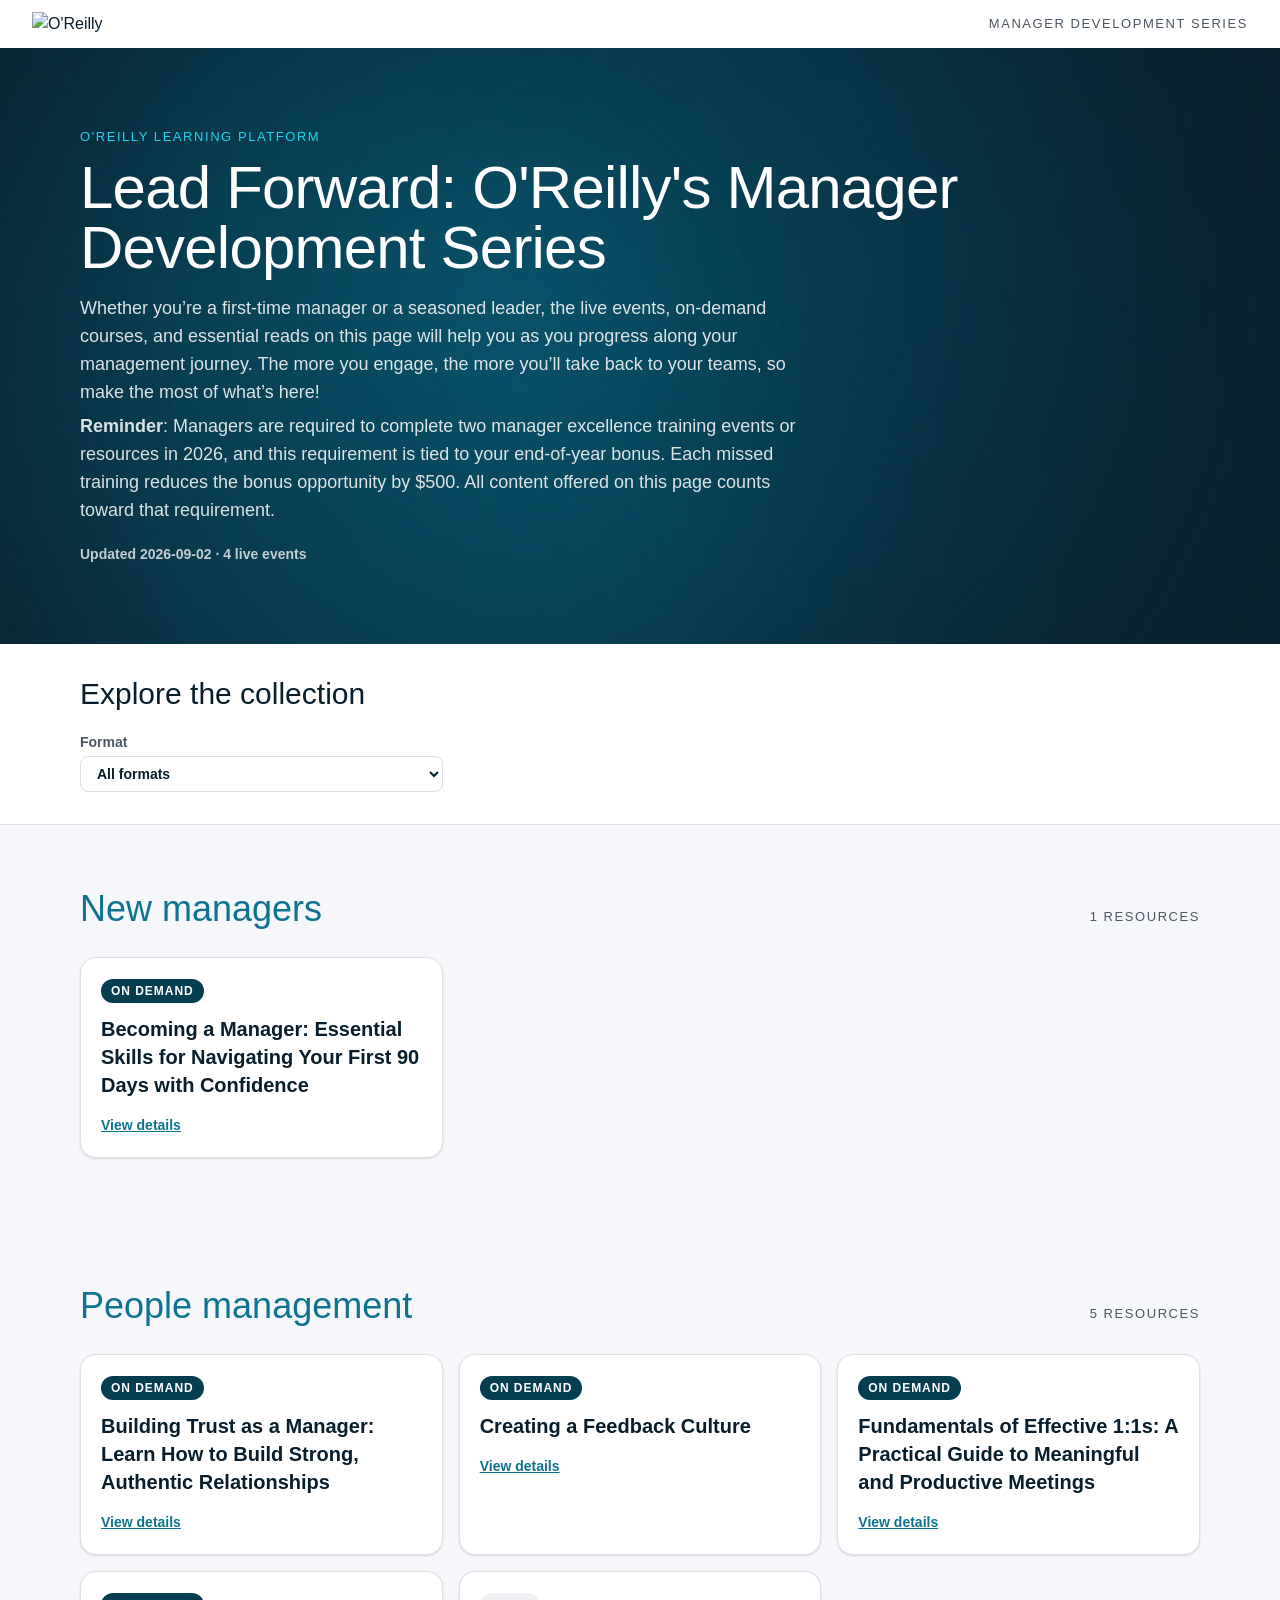
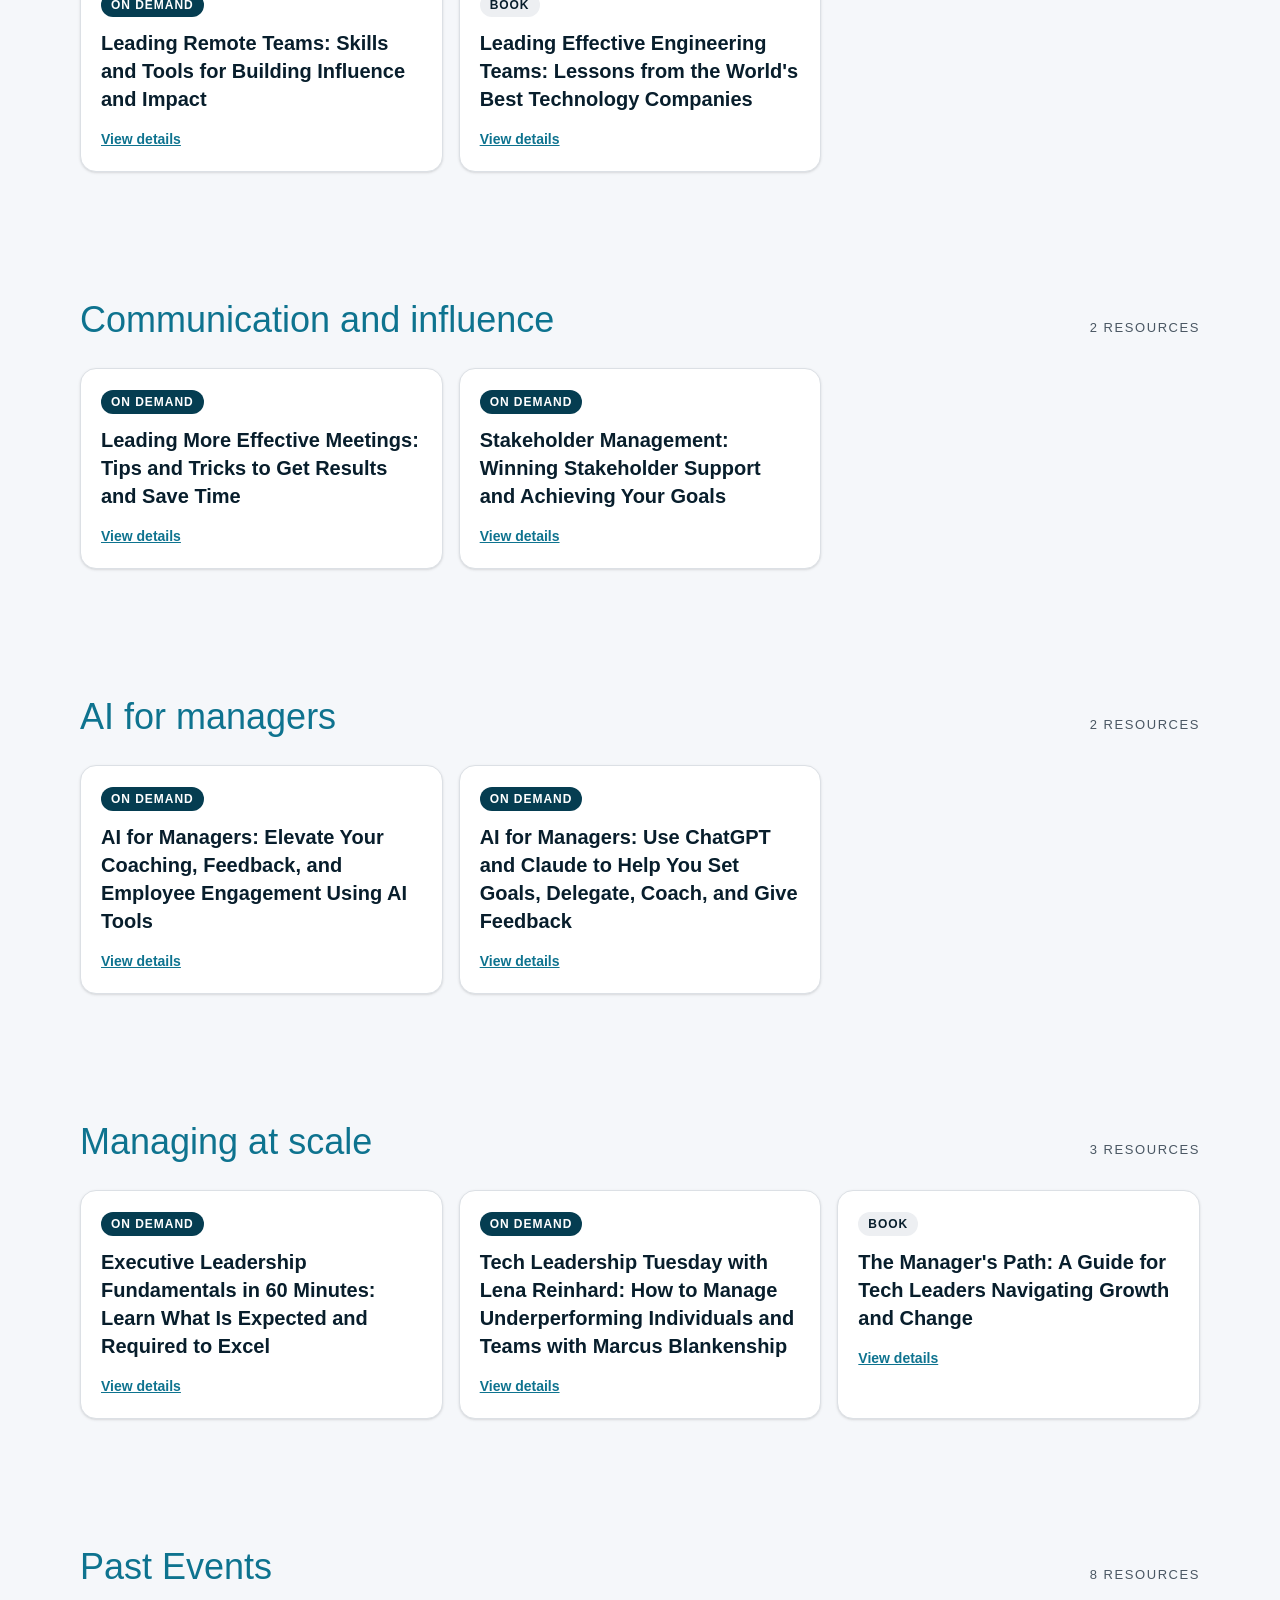
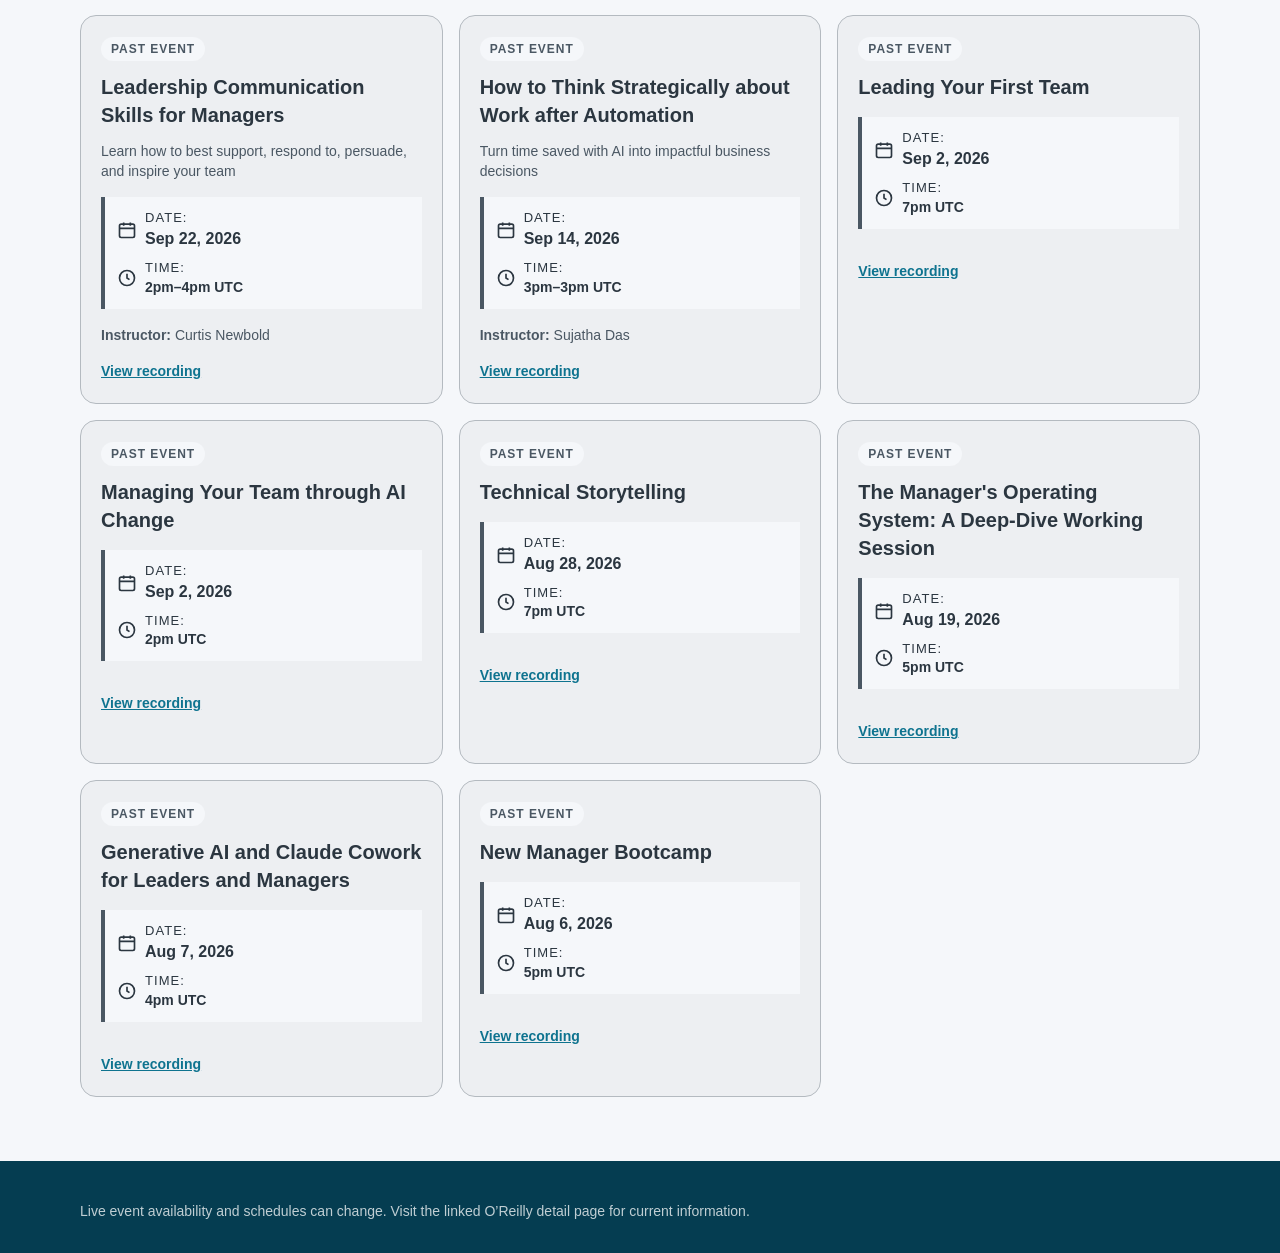
==== commit f3edd4a1: "Add files via upload" ====
--- a/manager-resources/index.html
+++ b/manager-resources/index.html
@@ -3,7 +3,6 @@
 <head>
   <meta charset="utf-8">
   <meta name="viewport" content="width=device-width, initial-scale=1">
-  <meta name="robots" content="noindex">
   <title>Lead Forward: O&#39;Reilly&#39;s Manager Development Series</title>
   <link rel="stylesheet" href="css/styles.css">
   <script defer src="js/app.js"></script>
@@ -11,7 +10,7 @@
 </head>
 <body>
   <div data-studio-export-root="true">
-<div data-template-id="landing-page" data-preview-graphic="true"><article data-template-id="landing-page" data-curated-learning-page="true" data-curated-learning-page-id="curated-learning-page" data-curated-learning-topic-order="[&quot;New managers&quot;,&quot;People management&quot;,&quot;Communication and influence&quot;,&quot;AI for managers&quot;,&quot;Managing at scale&quot;]" data-live-event-default-timezone="viewer-local" class="bg-white text-[#081E2C]"><header data-curated-learning-page-content="true" class="bg-white px-4 py-3 sm:px-6 lg:px-8" data-editable-id="curated-learning-page:header" data-editable-role="header" data-editable-type="chrome" data-editable-props="" data-editable-section="curated-learning-page:header" tabindex="0" data-editable-focusable="true"><div class="flex items-center justify-between gap-3"><img alt="O'Reilly" width="138" height="24" class="h-6 w-auto" src="https://cdn.oreillystatic.com/oreilly/images/brand-images/logo/oreilly-logo-red.png" style="max-width: none;"><div class="ml-auto flex min-w-0 items-center gap-3"><span class="type-helper truncate text-right text-xs font-semibold uppercase tracking-[0.12em] text-[#4A5763]">Manager Development Series</span></div></div></header><section class="relative isolate overflow-hidden" data-editable-id="curated-learning-page:hero" data-editable-role="section" data-editable-type="container" data-editable-props="title,intro" data-editable-section="curated-learning-page:hero" tabindex="0" data-editable-focusable="true" style="background-color: var(--brand-deep-navy);"><svg data-dark-atmospheric-glow="true" aria-hidden="true" viewBox="0 0 1440 900" preserveAspectRatio="xMidYMid slice" style="position: absolute; inset: 0px; width: 100%; height: 100%; pointer-events: none; z-index: 0;"><defs><filter id="curated-learning-page-hero-glow-base" x="-50%" y="-50%" width="200%" height="200%" color-interpolation-filters="sRGB"><feGaussianBlur stdDeviation="200"></feGaussianBlur></filter><filter id="curated-learning-page-hero-glow-soft" x="-50%" y="-50%" width="200%" height="200%" color-interpolation-filters="sRGB"><feGaussianBlur stdDeviation="150"></feGaussianBlur></filter></defs><circle cx="620" cy="340" r="520" fill="var(--brand-deep-teal)" opacity="1" filter="url(#curated-learning-page-hero-glow-base)"></circle><ellipse cx="980" cy="520" rx="520" ry="440" fill="var(--brand-teal-primary)" opacity="0.05" filter="url(#curated-learning-page-hero-glow-soft)" transform="rotate(27.8 980 520)" style="mix-blend-mode: plus-lighter;"></ellipse><ellipse cx="420" cy="620" rx="480" ry="400" fill="var(--brand-teal-primary)" opacity="0.2" filter="url(#curated-learning-page-hero-glow-soft)" transform="rotate(60 420 620)" style="mix-blend-mode: plus-lighter;"></ellipse></svg><div data-curated-learning-page-content="true" data-curated-learning-page-hero-content="true" class="relative z-10 px-4 py-12 sm:px-6 lg:px-20 lg:py-20"><p class="type-helper font-semibold uppercase tracking-[0.12em] text-[#22D2ED]" data-text-box-min="64" data-text-box-max="1024" data-editable-id="curated-learning-page:hero-eyebrow" data-editable-role="eyebrow" data-editable-type="text" data-editable-props="heroEyebrow,heroEyebrowWidth" data-editable-section="curated-learning-page:hero" tabindex="0" data-editable-focusable="true" style="width: fit-content; max-width: 100%;">O'Reilly Learning Platform</p><h1 class="font-heading mt-3 max-w-5xl text-4xl font-light tracking-[-0.8px] text-white sm:text-6xl" data-text-box-min="160" data-text-box-max="1024" data-text-box-width="1024" data-editable-id="curated-learning-page:hero-headline" data-editable-role="headline" data-editable-type="text" data-editable-props="title,heroHeadlineWidth" data-editable-section="curated-learning-page:hero" tabindex="0" data-editable-focusable="true" style="width: 1024px; max-width: 100%;">Lead Forward: O'Reilly's Manager Development Series</h1><div class="mt-4 min-w-0 max-w-3xl text-lg break-words text-white/85" data-text-box-min="120" data-text-box-max="768" data-text-box-width="720" data-editable-id="curated-learning-page:hero-subhead" data-editable-role="body" data-editable-type="text" data-editable-props="intro,heroSubheadWidth" data-editable-section="curated-learning-page:hero" tabindex="0" data-editable-focusable="true" style="display: inline-block; width: 720px; max-width: min(768px, 100%);"><div data-multiline-copy="paragraphs"><p style="margin: 0px;"><span>Whether you’re a first-time manager or a seasoned leader, the live events, on-demand courses, and essential reads on this page will help you as you progress along your management journey. The more you engage, the more you’ll take back to your teams, so make the most of what’s here!</span></p><p style="margin: 0.75em 0px 0px;"><strong data-multiline-label="true" style="font-family: var(--font-gilroy), Gilroy, sans-serif; font-weight: 600;">Reminder</strong><span>: </span><span data-multiline-description="true" style="font-family: var(--font-guardian), Guardian Sans, sans-serif; font-weight: 400;">Managers are required to complete two manager excellence training events or resources in 2026, and this requirement is tied to your end-of-year bonus. Each missed training reduces the bonus opportunity by $500. All content offered on this page counts toward that requirement.</span></p></div></div><p class="mt-5 text-sm font-semibold text-white/75">Updated 2026-07-24 · 9 live events</p></div></section><section data-curated-learning-page-module="module-2" data-curated-learning-page-content="true" data-curated-learning-featured-container="wide-card" class="px-4 py-8 sm:px-6 lg:px-20 bg-[#E0F3F7] text-[#053D51]" data-editable-id="curated-learning-page:module:module-2" data-editable-role="section" data-editable-type="container" data-editable-props="modules" data-editable-section="curated-learning-page:module:module-2" tabindex="0" data-editable-focusable="true"><div data-curated-learning-page-module-measure="true" class="mx-auto max-w-6xl"><h2 class="font-heading mt-2 text-3xl font-light" data-editable-id="curated-learning-page:module:module-2:headline" data-editable-role="headline" data-editable-type="text" data-editable-props="modules" data-editable-section="curated-learning-page:module:module-2" tabindex="0" data-editable-focusable="true">Required Attendance</h2><div class="mt-5 grid grid-cols-1 gap-5 rounded-2xl border border-current/20 bg-white p-5 text-[#081E2C] shadow-sm sm:p-6" data-curated-learning-wide-card="true" data-live-event-start="2026-08-19T17:00:00.000Z" data-live-event-date="Aug 19, 2026" data-live-event-time="10:00AM PDT / 1:00PM EDT / 5:00PM UTC" data-live-event-title="The Manager's Operating System: A Deep-Dive Working Session" data-live-event-url="https://learning.oreilly.com/live-events/the-managers-operating-system-a-deep-dive-working-session/0642572426187/0642572426170/" data-live-event-schedule-source="true" data-editable-id="curated-learning-page:module:module-2:resource" data-editable-role="feature-item" data-editable-type="container" data-editable-props="modules" data-editable-section="curated-learning-page:module:module-2" tabindex="0" data-editable-focusable="true"><div class="min-w-0"><span class="inline-flex rounded-full px-2.5 py-1 text-xs font-semibold uppercase tracking-[0.08em] bg-[#E0F3F7] text-[#053D51]">Live event</span><h3 class="font-heading font-semibold min-w-0 break-words text-2xl sm:text-3xl mt-3"><a href="https://learning.oreilly.com/live-events/the-managers-operating-system-a-deep-dive-working-session/0642572426187/0642572426170/" target="_blank" rel="noopener noreferrer" data-public-detail-link="true" class="hover:underline">The Manager's Operating System: A Deep-Dive Working Session</a></h3></div><dl data-live-event-schedule="true" class="w-full min-w-0 space-y-2 border-l-4 border-[#0E738F] bg-[#E0F3F7] px-3 py-3 text-[#053D51]"><div class="flex items-center gap-2"><svg aria-hidden="true" viewBox="0 0 24 24" fill="none" stroke="currentColor" stroke-width="2" class="h-5 w-5 shrink-0"><rect x="3" y="5" width="18" height="16" rx="2"></rect><path d="M16 3v4M8 3v4M3 10h18"></path></svg><div><dt class="type-helper text-xs font-semibold uppercase tracking-[0.08em]">Date:</dt><dd data-live-event-schedule-date="true" class="text-base font-semibold">Aug 19, 2026</dd></div></div><div class="flex items-center gap-2"><svg aria-hidden="true" viewBox="0 0 24 24" fill="none" stroke="currentColor" stroke-width="2" class="h-5 w-5 shrink-0"><circle cx="12" cy="12" r="9"></circle><path d="M12 7v5l3 2"></path></svg><div><dt class="type-helper text-xs font-semibold uppercase tracking-[0.08em]">Time:</dt><dd data-live-event-schedule-time="true" class="text-sm font-semibold">1pm EDT</dd></div></div></dl></div></div></section><section data-curated-learning-page-module="module-1" data-curated-learning-page-content="true" data-curated-learning-next-up="true" data-curated-learning-featured-container="wide-card" class="px-4 py-8 sm:px-6 lg:px-20 bg-[#E0F3F7] text-[#053D51]" data-editable-id="curated-learning-page:module:module-1" data-editable-role="section" data-editable-type="container" data-editable-props="modules" data-editable-section="curated-learning-page:module:module-1" tabindex="0" data-editable-focusable="true"><div data-curated-learning-page-module-measure="true" class="mx-auto max-w-6xl"><h2 class="font-heading mt-2 text-3xl font-light" data-editable-id="curated-learning-page:module:module-1:headline" data-editable-role="headline" data-editable-type="text" data-editable-props="modules" data-editable-section="curated-learning-page:module:module-1" tabindex="0" data-editable-focusable="true">Next up</h2><div class="mt-5 grid grid-cols-1 gap-5 rounded-2xl border border-current/20 bg-white p-5 text-[#081E2C] shadow-sm sm:p-6" data-curated-learning-wide-card="true" data-live-event-start="2026-08-06T17:00:00.000Z" data-live-event-date="Aug 6, 2026" data-live-event-time="10am–1pm ET" data-live-event-title="New Manager Bootcamp" data-live-event-url="https://www.oreilly.com/live-events/new-manager-bootcamp/0790145045191/" data-live-event-schedule-source="true" data-editable-id="curated-learning-page:module:module-1:resource" data-editable-role="feature-item" data-editable-type="container" data-editable-props="modules" data-editable-section="curated-learning-page:module:module-1" tabindex="0" data-editable-focusable="true"><div class="min-w-0"><span class="inline-flex rounded-full px-2.5 py-1 text-xs font-semibold uppercase tracking-[0.08em] bg-[#E0F3F7] text-[#053D51]">Live event</span><h3 data-curated-learning-next-up-title="true" class="font-heading font-semibold min-w-0 break-words text-2xl sm:text-3xl mt-3"><a href="https://www.oreilly.com/live-events/new-manager-bootcamp/0790145045191/" target="_blank" rel="noopener noreferrer" data-public-detail-link="true" class="hover:underline">New Manager Bootcamp</a></h3></div><dl data-live-event-schedule="true" class="w-full min-w-0 space-y-2 border-l-4 border-[#0E738F] bg-[#E0F3F7] px-3 py-3 text-[#053D51]"><div class="flex items-center gap-2"><svg aria-hidden="true" viewBox="0 0 24 24" fill="none" stroke="currentColor" stroke-width="2" class="h-5 w-5 shrink-0"><rect x="3" y="5" width="18" height="16" rx="2"></rect><path d="M16 3v4M8 3v4M3 10h18"></path></svg><div><dt class="type-helper text-xs font-semibold uppercase tracking-[0.08em]">Date:</dt><dd data-live-event-schedule-date="true" class="text-base font-semibold">Aug 6, 2026</dd></div></div><div class="flex items-center gap-2"><svg aria-hidden="true" viewBox="0 0 24 24" fill="none" stroke="currentColor" stroke-width="2" class="h-5 w-5 shrink-0"><circle cx="12" cy="12" r="9"></circle><path d="M12 7v5l3 2"></path></svg><div><dt class="type-helper text-xs font-semibold uppercase tracking-[0.08em]">Time:</dt><dd data-live-event-schedule-time="true" class="text-sm font-semibold">1pm EDT</dd></div></div></dl></div></div></section><main><section data-curated-learning-page-content="true" data-curated-learning-page-filters="true" class="border-b border-[#DCE0E5] bg-white px-4 py-8 sm:px-6 lg:px-20"><h2 class="font-heading text-3xl font-light text-[#081E2C]" data-editable-id="curated-learning-page:filters-heading" data-editable-role="headline" data-editable-type="text" data-editable-props="chrome.filtersHeading" data-editable-section="curated-learning-page:filters" tabindex="0" data-editable-focusable="true">Explore the collection</h2><div class="mt-5 grid gap-4 md:grid-cols-3"><label class="text-sm font-semibold text-[#4A5763]">Format<select data-curated-learning-filter="format" class="mt-1 block w-full rounded-lg border border-[#DCE0E5] bg-white px-3 py-2 text-[#081E2C]"><option>All formats</option><option>Live</option><option>On demand</option><option>Book</option></select></label></div></section><div data-curated-learning-resource-sections="true"><div><section data-curated-learning-section="new-managers" data-curated-learning-section-presentation="standard" class="bg-[#F5F7FA]" data-editable-id="curated-learning-page:section:0" data-editable-role="section" data-editable-type="container" data-editable-props="sections" data-editable-section="curated-learning-page:section:0" tabindex="0" data-editable-focusable="true"><div data-curated-learning-page-content="true" class="px-4 py-10 sm:px-6 lg:px-20 lg:py-16"><div class="flex flex-wrap items-baseline justify-between gap-3"><h2 class="font-heading text-4xl font-light text-[#0E738F]" data-editable-id="curated-learning-page:section:0:headline" data-editable-role="headline" data-editable-type="text" data-editable-props="sections" data-editable-section="curated-learning-page:section:0" tabindex="0" data-editable-focusable="true">New managers</h2><p class="type-helper font-semibold uppercase tracking-[0.12em] text-[#4A5763]">3 resources</p></div><div data-curated-learning-page-grid="true" class="mt-7 grid grid-cols-[minmax(0,1fr)] gap-4 md:grid-cols-[repeat(2,minmax(0,1fr))] lg:grid-cols-[repeat(3,minmax(0,1fr))]"><article data-curated-learning-card="learning-v1a6s8" data-curated-learning-card-category="New managers" data-curated-learning-card-topics="[]" data-curated-learning-card-type="On demand" data-curated-learning-card-level="" data-curated-learning-card-date="--" data-curated-learning-card-section="New managers" data-curated-learning-card-title="Becoming a Manager: Essential Skills for Navigating Your First 90 Days with Confidence" data-live-event-title="Becoming a Manager: Essential Skills for Navigating Your First 90 Days with Confidence" data-live-event-url="https://www.oreilly.com/videos/becoming-a-manager/0642572244620/" class="rounded-2xl border border-[#DCE0E5] bg-white p-5 shadow-sm" data-editable-id="curated-learning-page:card:learning-v1a6s8" data-editable-role="feature-item" data-editable-type="container" data-editable-props="sections" data-editable-section="curated-learning-page:section:0" tabindex="0" data-editable-focusable="true"><span class="inline-flex rounded-full px-2.5 py-1 text-xs font-semibold uppercase tracking-[0.08em] bg-[#053D51] text-white">On demand</span><h3 class="font-heading mt-3 text-xl font-semibold text-[#081E2C]"><a href="https://www.oreilly.com/videos/becoming-a-manager/0642572244620/" target="_blank" rel="noopener noreferrer" data-public-detail-link="true" class="hover:underline">Becoming a Manager: Essential Skills for Navigating Your First 90 Days with Confidence</a></h3><a href="https://www.oreilly.com/videos/becoming-a-manager/0642572244620/" target="_blank" rel="noopener noreferrer" data-public-detail-link="true" data-editable-id="curated-learning-page:cta:learning-v1a6s8" data-editable-role="cta" data-editable-type="text" data-editable-props="sections[].resources[].ctaLabel" data-editable-section="curated-learning-page:section:0" class="mt-4 inline-block text-sm font-semibold text-[#0E738F] underline" tabindex="0" data-editable-focusable="true">View details</a></article><article data-curated-learning-card="learning-jh07vl" data-curated-learning-card-category="New managers" data-curated-learning-card-topics="[]" data-curated-learning-card-type="Live event" data-curated-learning-card-level="" data-curated-learning-card-date="2026-Sep-2" data-curated-learning-card-section="New managers" data-curated-learning-card-title="Leading Your First Team" data-live-event-start="2026-09-02T19:00:00.000Z" data-live-event-date="Sep 2, 2026" data-live-event-time="12pm–3pm ET" data-live-event-title="Leading Your First Team" data-live-event-url="https://www.oreilly.com/live-events/leading-your-first-team/0642572392826/" data-live-event-schedule-source="true" class="rounded-2xl border border-[#DCE0E5] bg-white p-5 shadow-sm" data-editable-id="curated-learning-page:card:learning-jh07vl" data-editable-role="feature-item" data-editable-type="container" data-editable-props="sections" data-editable-section="curated-learning-page:section:0" tabindex="0" data-editable-focusable="true"><span class="inline-flex rounded-full px-2.5 py-1 text-xs font-semibold uppercase tracking-[0.08em] bg-[#E0F3F7] text-[#053D51]">Live event</span><h3 class="font-heading mt-3 text-xl font-semibold text-[#081E2C]"><a href="https://www.oreilly.com/live-events/leading-your-first-team/0642572392826/" target="_blank" rel="noopener noreferrer" data-public-detail-link="true" class="hover:underline">Leading Your First Team</a></h3><dl data-live-event-schedule="true" class="mt-4 space-y-2 border-l-4 border-[#0E738F] bg-[#E0F3F7] px-3 py-3 text-[#053D51]"><div class="flex items-center gap-2"><svg aria-hidden="true" viewBox="0 0 24 24" fill="none" stroke="currentColor" stroke-width="2" class="h-5 w-5 shrink-0"><rect x="3" y="5" width="18" height="16" rx="2"></rect><path d="M16 3v4M8 3v4M3 10h18"></path></svg><div><dt class="type-helper text-xs font-semibold uppercase tracking-[0.08em]">Date:</dt><dd data-live-event-schedule-date="true" class="text-base font-semibold">Sep 2, 2026</dd></div></div><div class="flex items-center gap-2"><svg aria-hidden="true" viewBox="0 0 24 24" fill="none" stroke="currentColor" stroke-width="2" class="h-5 w-5 shrink-0"><circle cx="12" cy="12" r="9"></circle><path d="M12 7v5l3 2"></path></svg><div><dt class="type-helper text-xs font-semibold uppercase tracking-[0.08em]">Time:</dt><dd data-live-event-schedule-time="true" class="text-sm font-semibold">3pm EDT</dd></div></div></dl><dl class="mt-4 space-y-1 text-sm text-[#4A5763]"></dl><a href="https://www.oreilly.com/live-events/leading-your-first-team/0642572392826/" target="_blank" rel="noopener noreferrer" data-public-detail-link="true" data-editable-id="curated-learning-page:cta:learning-jh07vl" data-editable-role="cta" data-editable-type="text" data-editable-props="sections[].resources[].ctaLabel" data-editable-section="curated-learning-page:section:0" class="mt-4 inline-block text-sm font-semibold text-[#0E738F] underline" tabindex="0" data-editable-focusable="true">View details</a></article><article data-curated-learning-card="learning-1sus73a" data-curated-learning-card-category="New managers" data-curated-learning-card-topics="[]" data-curated-learning-card-type="Live event" data-curated-learning-card-level="" data-curated-learning-card-date="2026-Aug-6–7" data-curated-learning-card-section="New managers" data-curated-learning-card-title="New Manager Bootcamp" data-live-event-start="2026-08-06T17:00:00.000Z" data-live-event-date="Aug 6, 2026" data-live-event-time="10am–1pm ET" data-live-event-title="New Manager Bootcamp" data-live-event-url="https://www.oreilly.com/live-events/new-manager-bootcamp/0790145045191/" data-live-event-schedule-source="true" class="rounded-2xl border border-[#DCE0E5] bg-white p-5 shadow-sm" data-editable-id="curated-learning-page:card:learning-1sus73a" data-editable-role="feature-item" data-editable-type="container" data-editable-props="sections" data-editable-section="curated-learning-page:section:0" tabindex="0" data-editable-focusable="true"><span class="inline-flex rounded-full px-2.5 py-1 text-xs font-semibold uppercase tracking-[0.08em] bg-[#E0F3F7] text-[#053D51]">Live event</span><h3 class="font-heading mt-3 text-xl font-semibold text-[#081E2C]"><a href="https://www.oreilly.com/live-events/new-manager-bootcamp/0790145045191/" target="_blank" rel="noopener noreferrer" data-public-detail-link="true" class="hover:underline">New Manager Bootcamp</a></h3><dl data-live-event-schedule="true" class="mt-4 space-y-2 border-l-4 border-[#0E738F] bg-[#E0F3F7] px-3 py-3 text-[#053D51]"><div class="flex items-center gap-2"><svg aria-hidden="true" viewBox="0 0 24 24" fill="none" stroke="currentColor" stroke-width="2" class="h-5 w-5 shrink-0"><rect x="3" y="5" width="18" height="16" rx="2"></rect><path d="M16 3v4M8 3v4M3 10h18"></path></svg><div><dt class="type-helper text-xs font-semibold uppercase tracking-[0.08em]">Date:</dt><dd data-live-event-schedule-date="true" class="text-base font-semibold">Aug 6, 2026</dd></div></div><div class="flex items-center gap-2"><svg aria-hidden="true" viewBox="0 0 24 24" fill="none" stroke="currentColor" stroke-width="2" class="h-5 w-5 shrink-0"><circle cx="12" cy="12" r="9"></circle><path d="M12 7v5l3 2"></path></svg><div><dt class="type-helper text-xs font-semibold uppercase tracking-[0.08em]">Time:</dt><dd data-live-event-schedule-time="true" class="text-sm font-semibold">1pm EDT</dd></div></div></dl><dl class="mt-4 space-y-1 text-sm text-[#4A5763]"></dl><a href="https://www.oreilly.com/live-events/new-manager-bootcamp/0790145045191/" target="_blank" rel="noopener noreferrer" data-public-detail-link="true" data-editable-id="curated-learning-page:cta:learning-1sus73a" data-editable-role="cta" data-editable-type="text" data-editable-props="sections[].resources[].ctaLabel" data-editable-section="curated-learning-page:section:0" class="mt-4 inline-block text-sm font-semibold text-[#0E738F] underline" tabindex="0" data-editable-focusable="true">View details</a></article></div></div></section></div><div><section data-curated-learning-section="people-management" data-curated-learning-section-presentation="standard" class="bg-white" data-editable-id="curated-learning-page:section:1" data-editable-role="section" data-editable-type="container" data-editable-props="sections" data-editable-section="curated-learning-page:section:1" tabindex="0" data-editable-focusable="true"><div data-curated-learning-page-content="true" class="px-4 py-10 sm:px-6 lg:px-20 lg:py-16"><div class="flex flex-wrap items-baseline justify-between gap-3"><h2 class="font-heading text-4xl font-light text-[#0E738F]" data-editable-id="curated-learning-page:section:1:headline" data-editable-role="headline" data-editable-type="text" data-editable-props="sections" data-editable-section="curated-learning-page:section:1" tabindex="0" data-editable-focusable="true">People management</h2><p class="type-helper font-semibold uppercase tracking-[0.12em] text-[#4A5763]">5 resources</p></div><div data-curated-learning-page-grid="true" class="mt-7 grid grid-cols-[minmax(0,1fr)] gap-4 md:grid-cols-[repeat(2,minmax(0,1fr))] lg:grid-cols-[repeat(3,minmax(0,1fr))]"><article data-curated-learning-card="learning-73bgk8" data-curated-learning-card-category="People management" data-curated-learning-card-topics="[]" data-curated-learning-card-type="On demand" data-curated-learning-card-level="" data-curated-learning-card-date="--" data-curated-learning-card-section="People management" data-curated-learning-card-title="Building Trust as a Manager: Learn How to Build Strong, Authentic Relationships" data-live-event-title="Building Trust as a Manager: Learn How to Build Strong, Authentic Relationships" data-live-event-url="https://www.oreilly.com/videos/building-trust-as/0636920924487/" class="rounded-2xl border border-[#DCE0E5] bg-white p-5 shadow-sm" data-editable-id="curated-learning-page:card:learning-73bgk8" data-editable-role="feature-item" data-editable-type="container" data-editable-props="sections" data-editable-section="curated-learning-page:section:1" tabindex="0" data-editable-focusable="true"><span class="inline-flex rounded-full px-2.5 py-1 text-xs font-semibold uppercase tracking-[0.08em] bg-[#053D51] text-white">On demand</span><h3 class="font-heading mt-3 text-xl font-semibold text-[#081E2C]"><a href="https://www.oreilly.com/videos/building-trust-as/0636920924487/" target="_blank" rel="noopener noreferrer" data-public-detail-link="true" class="hover:underline">Building Trust as a Manager: Learn How to Build Strong, Authentic Relationships</a></h3><a href="https://www.oreilly.com/videos/building-trust-as/0636920924487/" target="_blank" rel="noopener noreferrer" data-public-detail-link="true" data-editable-id="curated-learning-page:cta:learning-73bgk8" data-editable-role="cta" data-editable-type="text" data-editable-props="sections[].resources[].ctaLabel" data-editable-section="curated-learning-page:section:1" class="mt-4 inline-block text-sm font-semibold text-[#0E738F] underline" tabindex="0" data-editable-focusable="true">View details</a></article><article data-curated-learning-card="learning-4z890g" data-curated-learning-card-category="People management" data-curated-learning-card-topics="[]" data-curated-learning-card-type="On demand" data-curated-learning-card-level="" data-curated-learning-card-date="--" data-curated-learning-card-section="People management" data-curated-learning-card-title="Creating a Feedback Culture" data-live-event-title="Creating a Feedback Culture" data-live-event-url="https://www.oreilly.com/videos/creating-a-feedback-culture/9780135898079/" class="rounded-2xl border border-[#DCE0E5] bg-white p-5 shadow-sm" data-editable-id="curated-learning-page:card:learning-4z890g" data-editable-role="feature-item" data-editable-type="container" data-editable-props="sections" data-editable-section="curated-learning-page:section:1" tabindex="0" data-editable-focusable="true"><span class="inline-flex rounded-full px-2.5 py-1 text-xs font-semibold uppercase tracking-[0.08em] bg-[#053D51] text-white">On demand</span><h3 class="font-heading mt-3 text-xl font-semibold text-[#081E2C]"><a href="https://www.oreilly.com/videos/creating-a-feedback-culture/9780135898079/" target="_blank" rel="noopener noreferrer" data-public-detail-link="true" class="hover:underline">Creating a Feedback Culture</a></h3><a href="https://www.oreilly.com/videos/creating-a-feedback-culture/9780135898079/" target="_blank" rel="noopener noreferrer" data-public-detail-link="true" data-editable-id="curated-learning-page:cta:learning-4z890g" data-editable-role="cta" data-editable-type="text" data-editable-props="sections[].resources[].ctaLabel" data-editable-section="curated-learning-page:section:1" class="mt-4 inline-block text-sm font-semibold text-[#0E738F] underline" tabindex="0" data-editable-focusable="true">View details</a></article><article data-curated-learning-card="learning-17b691a" data-curated-learning-card-category="People management" data-curated-learning-card-topics="[]" data-curated-learning-card-type="On demand" data-curated-learning-card-level="" data-curated-learning-card-date="--" data-curated-learning-card-section="People management" data-curated-learning-card-title="Fundamentals of Effective 1:1s: A Practical Guide to Meaningful and Productive Meetings" data-live-event-title="Fundamentals of Effective 1:1s: A Practical Guide to Meaningful and Productive Meetings" data-live-event-url="https://www.oreilly.com/videos/fundamentals-of-effective/0636920942702/" class="rounded-2xl border border-[#DCE0E5] bg-white p-5 shadow-sm" data-editable-id="curated-learning-page:card:learning-17b691a" data-editable-role="feature-item" data-editable-type="container" data-editable-props="sections" data-editable-section="curated-learning-page:section:1" tabindex="0" data-editable-focusable="true"><span class="inline-flex rounded-full px-2.5 py-1 text-xs font-semibold uppercase tracking-[0.08em] bg-[#053D51] text-white">On demand</span><h3 class="font-heading mt-3 text-xl font-semibold text-[#081E2C]"><a href="https://www.oreilly.com/videos/fundamentals-of-effective/0636920942702/" target="_blank" rel="noopener noreferrer" data-public-detail-link="true" class="hover:underline">Fundamentals of Effective 1:1s: A Practical Guide to Meaningful and Productive Meetings</a></h3><a href="https://www.oreilly.com/videos/fundamentals-of-effective/0636920942702/" target="_blank" rel="noopener noreferrer" data-public-detail-link="true" data-editable-id="curated-learning-page:cta:learning-17b691a" data-editable-role="cta" data-editable-type="text" data-editable-props="sections[].resources[].ctaLabel" data-editable-section="curated-learning-page:section:1" class="mt-4 inline-block text-sm font-semibold text-[#0E738F] underline" tabindex="0" data-editable-focusable="true">View details</a></article><article data-curated-learning-card="learning-w4a6za" data-curated-learning-card-category="People management" data-curated-learning-card-topics="[]" data-curated-learning-card-type="Book" data-curated-learning-card-level="" data-curated-learning-card-date="--" data-curated-learning-card-section="People management" data-curated-learning-card-title="Leading Effective Engineering Teams: Lessons from the World's Best Technology Companies" data-live-event-title="Leading Effective Engineering Teams: Lessons from the World's Best Technology Companies" data-live-event-url="https://learning.oreilly.com/library/view/leading-effective-engineering/9781098148232/" class="rounded-2xl border border-[#DCE0E5] bg-white p-5 shadow-sm" data-editable-id="curated-learning-page:card:learning-w4a6za" data-editable-role="feature-item" data-editable-type="container" data-editable-props="sections" data-editable-section="curated-learning-page:section:1" tabindex="0" data-editable-focusable="true"><span class="inline-flex rounded-full px-2.5 py-1 text-xs font-semibold uppercase tracking-[0.08em] bg-[#EDEFF2] text-[#081E2C]">Book</span><h3 class="font-heading mt-3 text-xl font-semibold text-[#081E2C]"><a href="https://learning.oreilly.com/library/view/leading-effective-engineering/9781098148232/" target="_blank" rel="noopener noreferrer" data-public-detail-link="true" class="hover:underline">Leading Effective Engineering Teams: Lessons from the World's Best Technology Companies</a></h3><a href="https://learning.oreilly.com/library/view/leading-effective-engineering/9781098148232/" target="_blank" rel="noopener noreferrer" data-public-detail-link="true" data-editable-id="curated-learning-page:cta:learning-w4a6za" data-editable-role="cta" data-editable-type="text" data-editable-props="sections[].resources[].ctaLabel" data-editable-section="curated-learning-page:section:1" class="mt-4 inline-block text-sm font-semibold text-[#0E738F] underline" tabindex="0" data-editable-focusable="true">View details</a></article><article data-curated-learning-card="learning-4mpirc" data-curated-learning-card-category="People management" data-curated-learning-card-topics="[]" data-curated-learning-card-type="On demand" data-curated-learning-card-level="" data-curated-learning-card-date="--" data-curated-learning-card-section="People management" data-curated-learning-card-title="Leading Remote Teams: Skills and Tools for Building Influence and Impact" data-live-event-title="Leading Remote Teams: Skills and Tools for Building Influence and Impact" data-live-event-url="https://www.oreilly.com/videos/leading-remote-teams/0636920893103/" class="rounded-2xl border border-[#DCE0E5] bg-white p-5 shadow-sm" data-editable-id="curated-learning-page:card:learning-4mpirc" data-editable-role="feature-item" data-editable-type="container" data-editable-props="sections" data-editable-section="curated-learning-page:section:1" tabindex="0" data-editable-focusable="true"><span class="inline-flex rounded-full px-2.5 py-1 text-xs font-semibold uppercase tracking-[0.08em] bg-[#053D51] text-white">On demand</span><h3 class="font-heading mt-3 text-xl font-semibold text-[#081E2C]"><a href="https://www.oreilly.com/videos/leading-remote-teams/0636920893103/" target="_blank" rel="noopener noreferrer" data-public-detail-link="true" class="hover:underline">Leading Remote Teams: Skills and Tools for Building Influence and Impact</a></h3><a href="https://www.oreilly.com/videos/leading-remote-teams/0636920893103/" target="_blank" rel="noopener noreferrer" data-public-detail-link="true" data-editable-id="curated-learning-page:cta:learning-4mpirc" data-editable-role="cta" data-editable-type="text" data-editable-props="sections[].resources[].ctaLabel" data-editable-section="curated-learning-page:section:1" class="mt-4 inline-block text-sm font-semibold text-[#0E738F] underline" tabindex="0" data-editable-focusable="true">View details</a></article></div></div></section></div><div><section data-curated-learning-section="communication-and-influence" data-curated-learning-section-presentation="standard" class="bg-[#F5F7FA]" data-editable-id="curated-learning-page:section:2" data-editable-role="section" data-editable-type="container" data-editable-props="sections" data-editable-section="curated-learning-page:section:2" tabindex="0" data-editable-focusable="true"><div data-curated-learning-page-content="true" class="px-4 py-10 sm:px-6 lg:px-20 lg:py-16"><div class="flex flex-wrap items-baseline justify-between gap-3"><h2 class="font-heading text-4xl font-light text-[#0E738F]" data-editable-id="curated-learning-page:section:2:headline" data-editable-role="headline" data-editable-type="text" data-editable-props="sections" data-editable-section="curated-learning-page:section:2" tabindex="0" data-editable-focusable="true">Communication and influence</h2><p class="type-helper font-semibold uppercase tracking-[0.12em] text-[#4A5763]">4 resources</p></div><div data-curated-learning-page-grid="true" class="mt-7 grid grid-cols-[minmax(0,1fr)] gap-4 md:grid-cols-[repeat(2,minmax(0,1fr))] lg:grid-cols-[repeat(3,minmax(0,1fr))]"><article data-curated-learning-card="learning-17wwrnx" data-curated-learning-card-category="Communication and influence" data-curated-learning-card-topics="[]" data-curated-learning-card-type="Live event" data-curated-learning-card-level="" data-curated-learning-card-date="2026-Aug-21" data-curated-learning-card-section="Communication and influence" data-curated-learning-card-title="Leadership Communication Skills for Managers" data-live-event-start="2026-08-21T15:00:00.000Z" data-live-event-date="Aug 21, 2026" data-live-event-time="9am–11am ET" data-live-event-title="Leadership Communication Skills for Managers" data-live-event-url="https://www.oreilly.com/live-events/leadership-communication-skills-for-managers/0636920054671/" data-live-event-schedule-source="true" class="rounded-2xl border border-[#DCE0E5] bg-white p-5 shadow-sm" data-editable-id="curated-learning-page:card:learning-17wwrnx" data-editable-role="feature-item" data-editable-type="container" data-editable-props="sections" data-editable-section="curated-learning-page:section:2" tabindex="0" data-editable-focusable="true"><span class="inline-flex rounded-full px-2.5 py-1 text-xs font-semibold uppercase tracking-[0.08em] bg-[#E0F3F7] text-[#053D51]">Live event</span><h3 class="font-heading mt-3 text-xl font-semibold text-[#081E2C]"><a href="https://www.oreilly.com/live-events/leadership-communication-skills-for-managers/0636920054671/" target="_blank" rel="noopener noreferrer" data-public-detail-link="true" class="hover:underline">Leadership Communication Skills for Managers</a></h3><dl data-live-event-schedule="true" class="mt-4 space-y-2 border-l-4 border-[#0E738F] bg-[#E0F3F7] px-3 py-3 text-[#053D51]"><div class="flex items-center gap-2"><svg aria-hidden="true" viewBox="0 0 24 24" fill="none" stroke="currentColor" stroke-width="2" class="h-5 w-5 shrink-0"><rect x="3" y="5" width="18" height="16" rx="2"></rect><path d="M16 3v4M8 3v4M3 10h18"></path></svg><div><dt class="type-helper text-xs font-semibold uppercase tracking-[0.08em]">Date:</dt><dd data-live-event-schedule-date="true" class="text-base font-semibold">Aug 21, 2026</dd></div></div><div class="flex items-center gap-2"><svg aria-hidden="true" viewBox="0 0 24 24" fill="none" stroke="currentColor" stroke-width="2" class="h-5 w-5 shrink-0"><circle cx="12" cy="12" r="9"></circle><path d="M12 7v5l3 2"></path></svg><div><dt class="type-helper text-xs font-semibold uppercase tracking-[0.08em]">Time:</dt><dd data-live-event-schedule-time="true" class="text-sm font-semibold">11am EDT</dd></div></div></dl><dl class="mt-4 space-y-1 text-sm text-[#4A5763]"></dl><a href="https://www.oreilly.com/live-events/leadership-communication-skills-for-managers/0636920054671/" target="_blank" rel="noopener noreferrer" data-public-detail-link="true" data-editable-id="curated-learning-page:cta:learning-17wwrnx" data-editable-role="cta" data-editable-type="text" data-editable-props="sections[].resources[].ctaLabel" data-editable-section="curated-learning-page:section:2" class="mt-4 inline-block text-sm font-semibold text-[#0E738F] underline" tabindex="0" data-editable-focusable="true">View details</a></article><article data-curated-learning-card="learning-qimluo" data-curated-learning-card-category="Communication and influence" data-curated-learning-card-topics="[]" data-curated-learning-card-type="On demand" data-curated-learning-card-level="" data-curated-learning-card-date="--" data-curated-learning-card-section="Communication and influence" data-curated-learning-card-title="Leading More Effective Meetings: Tips and Tricks to Get Results and Save Time" data-live-event-title="Leading More Effective Meetings: Tips and Tricks to Get Results and Save Time" data-live-event-url="https://www.oreilly.com/videos/leading-more-effective/0790145866370/" class="rounded-2xl border border-[#DCE0E5] bg-white p-5 shadow-sm" data-editable-id="curated-learning-page:card:learning-qimluo" data-editable-role="feature-item" data-editable-type="container" data-editable-props="sections" data-editable-section="curated-learning-page:section:2" tabindex="0" data-editable-focusable="true"><span class="inline-flex rounded-full px-2.5 py-1 text-xs font-semibold uppercase tracking-[0.08em] bg-[#053D51] text-white">On demand</span><h3 class="font-heading mt-3 text-xl font-semibold text-[#081E2C]"><a href="https://www.oreilly.com/videos/leading-more-effective/0790145866370/" target="_blank" rel="noopener noreferrer" data-public-detail-link="true" class="hover:underline">Leading More Effective Meetings: Tips and Tricks to Get Results and Save Time</a></h3><a href="https://www.oreilly.com/videos/leading-more-effective/0790145866370/" target="_blank" rel="noopener noreferrer" data-public-detail-link="true" data-editable-id="curated-learning-page:cta:learning-qimluo" data-editable-role="cta" data-editable-type="text" data-editable-props="sections[].resources[].ctaLabel" data-editable-section="curated-learning-page:section:2" class="mt-4 inline-block text-sm font-semibold text-[#0E738F] underline" tabindex="0" data-editable-focusable="true">View details</a></article><article data-curated-learning-card="learning-1d4c64j" data-curated-learning-card-category="Communication and influence" data-curated-learning-card-topics="[]" data-curated-learning-card-type="On demand" data-curated-learning-card-level="" data-curated-learning-card-date="--" data-curated-learning-card-section="Communication and influence" data-curated-learning-card-title="Stakeholder Management: Winning Stakeholder Support and Achieving Your Goals" data-live-event-title="Stakeholder Management: Winning Stakeholder Support and Achieving Your Goals" data-live-event-url="https://www.oreilly.com/videos/stakeholder-management-winning/0636920971542/" class="rounded-2xl border border-[#DCE0E5] bg-white p-5 shadow-sm" data-editable-id="curated-learning-page:card:learning-1d4c64j" data-editable-role="feature-item" data-editable-type="container" data-editable-props="sections" data-editable-section="curated-learning-page:section:2" tabindex="0" data-editable-focusable="true"><span class="inline-flex rounded-full px-2.5 py-1 text-xs font-semibold uppercase tracking-[0.08em] bg-[#053D51] text-white">On demand</span><h3 class="font-heading mt-3 text-xl font-semibold text-[#081E2C]"><a href="https://www.oreilly.com/videos/stakeholder-management-winning/0636920971542/" target="_blank" rel="noopener noreferrer" data-public-detail-link="true" class="hover:underline">Stakeholder Management: Winning Stakeholder Support and Achieving Your Goals</a></h3><a href="https://www.oreilly.com/videos/stakeholder-management-winning/0636920971542/" target="_blank" rel="noopener noreferrer" data-public-detail-link="true" data-editable-id="curated-learning-page:cta:learning-1d4c64j" data-editable-role="cta" data-editable-type="text" data-editable-props="sections[].resources[].ctaLabel" data-editable-section="curated-learning-page:section:2" class="mt-4 inline-block text-sm font-semibold text-[#0E738F] underline" tabindex="0" data-editable-focusable="true">View details</a></article><article data-curated-learning-card="learning-2uzo1q" data-curated-learning-card-category="Communication and influence" data-curated-learning-card-topics="[]" data-curated-learning-card-type="Live event" data-curated-learning-card-level="" data-curated-learning-card-date="2026-Aug-28" data-curated-learning-card-section="Communication and influence" data-curated-learning-card-title="Technical Storytelling" data-live-event-start="2026-08-28T19:00:00.000Z" data-live-event-date="Aug 28, 2026" data-live-event-time="12pm–3pm ET" data-live-event-title="Technical Storytelling" data-live-event-url="https://www.oreilly.com/live-events/technical-storytelling/0642572349455/" data-live-event-schedule-source="true" class="rounded-2xl border border-[#DCE0E5] bg-white p-5 shadow-sm" data-editable-id="curated-learning-page:card:learning-2uzo1q" data-editable-role="feature-item" data-editable-type="container" data-editable-props="sections" data-editable-section="curated-learning-page:section:2" tabindex="0" data-editable-focusable="true"><span class="inline-flex rounded-full px-2.5 py-1 text-xs font-semibold uppercase tracking-[0.08em] bg-[#E0F3F7] text-[#053D51]">Live event</span><h3 class="font-heading mt-3 text-xl font-semibold text-[#081E2C]"><a href="https://www.oreilly.com/live-events/technical-storytelling/0642572349455/" target="_blank" rel="noopener noreferrer" data-public-detail-link="true" class="hover:underline">Technical Storytelling</a></h3><dl data-live-event-schedule="true" class="mt-4 space-y-2 border-l-4 border-[#0E738F] bg-[#E0F3F7] px-3 py-3 text-[#053D51]"><div class="flex items-center gap-2"><svg aria-hidden="true" viewBox="0 0 24 24" fill="none" stroke="currentColor" stroke-width="2" class="h-5 w-5 shrink-0"><rect x="3" y="5" width="18" height="16" rx="2"></rect><path d="M16 3v4M8 3v4M3 10h18"></path></svg><div><dt class="type-helper text-xs font-semibold uppercase tracking-[0.08em]">Date:</dt><dd data-live-event-schedule-date="true" class="text-base font-semibold">Aug 28, 2026</dd></div></div><div class="flex items-center gap-2"><svg aria-hidden="true" viewBox="0 0 24 24" fill="none" stroke="currentColor" stroke-width="2" class="h-5 w-5 shrink-0"><circle cx="12" cy="12" r="9"></circle><path d="M12 7v5l3 2"></path></svg><div><dt class="type-helper text-xs font-semibold uppercase tracking-[0.08em]">Time:</dt><dd data-live-event-schedule-time="true" class="text-sm font-semibold">3pm EDT</dd></div></div></dl><dl class="mt-4 space-y-1 text-sm text-[#4A5763]"></dl><a href="https://www.oreilly.com/live-events/technical-storytelling/0642572349455/" target="_blank" rel="noopener noreferrer" data-public-detail-link="true" data-editable-id="curated-learning-page:cta:learning-2uzo1q" data-editable-role="cta" data-editable-type="text" data-editable-props="sections[].resources[].ctaLabel" data-editable-section="curated-learning-page:section:2" class="mt-4 inline-block text-sm font-semibold text-[#0E738F] underline" tabindex="0" data-editable-focusable="true">View details</a></article></div></div></section></div><div><section data-curated-learning-section="ai-for-managers" data-curated-learning-section-presentation="standard" class="bg-white" data-editable-id="curated-learning-page:section:3" data-editable-role="section" data-editable-type="container" data-editable-props="sections" data-editable-section="curated-learning-page:section:3" tabindex="0" data-editable-focusable="true"><div data-curated-learning-page-content="true" class="px-4 py-10 sm:px-6 lg:px-20 lg:py-16"><div class="flex flex-wrap items-baseline justify-between gap-3"><h2 class="font-heading text-4xl font-light text-[#0E738F]" data-editable-id="curated-learning-page:section:3:headline" data-editable-role="headline" data-editable-type="text" data-editable-props="sections" data-editable-section="curated-learning-page:section:3" tabindex="0" data-editable-focusable="true">AI for managers</h2><p class="type-helper font-semibold uppercase tracking-[0.12em] text-[#4A5763]">6 resources</p></div><div data-curated-learning-page-grid="true" class="mt-7 grid grid-cols-[minmax(0,1fr)] gap-4 md:grid-cols-[repeat(2,minmax(0,1fr))] lg:grid-cols-[repeat(3,minmax(0,1fr))]"><article data-curated-learning-card="learning-1jme7pl" data-curated-learning-card-category="AI for managers" data-curated-learning-card-topics="[]" data-curated-learning-card-type="On demand" data-curated-learning-card-level="" data-curated-learning-card-date="--" data-curated-learning-card-section="AI for managers" data-curated-learning-card-title="AI for Managers: Elevate Your Coaching, Feedback, and Employee Engagement Using AI Tools" data-live-event-title="AI for Managers: Elevate Your Coaching, Feedback, and Employee Engagement Using AI Tools" data-live-event-url="https://www.oreilly.com/videos/ai-for-managers/9780135563946/" class="rounded-2xl border border-[#DCE0E5] bg-white p-5 shadow-sm" data-editable-id="curated-learning-page:card:learning-1jme7pl" data-editable-role="feature-item" data-editable-type="container" data-editable-props="sections" data-editable-section="curated-learning-page:section:3" tabindex="0" data-editable-focusable="true"><span class="inline-flex rounded-full px-2.5 py-1 text-xs font-semibold uppercase tracking-[0.08em] bg-[#053D51] text-white">On demand</span><h3 class="font-heading mt-3 text-xl font-semibold text-[#081E2C]"><a href="https://www.oreilly.com/videos/ai-for-managers/9780135563946/" target="_blank" rel="noopener noreferrer" data-public-detail-link="true" class="hover:underline">AI for Managers: Elevate Your Coaching, Feedback, and Employee Engagement Using AI Tools</a></h3><a href="https://www.oreilly.com/videos/ai-for-managers/9780135563946/" target="_blank" rel="noopener noreferrer" data-public-detail-link="true" data-editable-id="curated-learning-page:cta:learning-1jme7pl" data-editable-role="cta" data-editable-type="text" data-editable-props="sections[].resources[].ctaLabel" data-editable-section="curated-learning-page:section:3" class="mt-4 inline-block text-sm font-semibold text-[#0E738F] underline" tabindex="0" data-editable-focusable="true">View details</a></article><article data-curated-learning-card="learning-15xjhrg" data-curated-learning-card-category="AI for managers" data-curated-learning-card-topics="[]" data-curated-learning-card-type="On demand" data-curated-learning-card-level="" data-curated-learning-card-date="--" data-curated-learning-card-section="AI for managers" data-curated-learning-card-title="AI for Managers: Use ChatGPT and Claude to Help You Set Goals, Delegate, Coach, and Give Feedback" data-live-event-title="AI for Managers: Use ChatGPT and Claude to Help You Set Goals, Delegate, Coach, and Give Feedback" data-live-event-url="https://learning.oreilly.com/videos/-/0642572260668/" class="rounded-2xl border border-[#DCE0E5] bg-white p-5 shadow-sm" data-editable-id="curated-learning-page:card:learning-15xjhrg" data-editable-role="feature-item" data-editable-type="container" data-editable-props="sections" data-editable-section="curated-learning-page:section:3" tabindex="0" data-editable-focusable="true"><span class="inline-flex rounded-full px-2.5 py-1 text-xs font-semibold uppercase tracking-[0.08em] bg-[#053D51] text-white">On demand</span><h3 class="font-heading mt-3 text-xl font-semibold text-[#081E2C]"><a href="https://learning.oreilly.com/videos/-/0642572260668/" target="_blank" rel="noopener noreferrer" data-public-detail-link="true" class="hover:underline">AI for Managers: Use ChatGPT and Claude to Help You Set Goals, Delegate, Coach, and Give Feedback</a></h3><a href="https://learning.oreilly.com/videos/-/0642572260668/" target="_blank" rel="noopener noreferrer" data-public-detail-link="true" data-editable-id="curated-learning-page:cta:learning-15xjhrg" data-editable-role="cta" data-editable-type="text" data-editable-props="sections[].resources[].ctaLabel" data-editable-section="curated-learning-page:section:3" class="mt-4 inline-block text-sm font-semibold text-[#0E738F] underline" tabindex="0" data-editable-focusable="true">View details</a></article><article data-curated-learning-card="learning-kymvty" data-curated-learning-card-category="AI for managers" data-curated-learning-card-topics="[]" data-curated-learning-card-type="Live event" data-curated-learning-card-level="" data-curated-learning-card-date="2026-Aug-7" data-curated-learning-card-section="AI for managers" data-curated-learning-card-title="Generative AI and Claude Cowork for Leaders and Managers" data-live-event-start="2026-08-07T16:00:00.000Z" data-live-event-date="Aug 7, 2026" data-live-event-time="10am–12pm ET" data-live-event-title="Generative AI and Claude Cowork for Leaders and Managers" data-live-event-url="https://www.oreilly.com/live-events/generative-ai-and-claude-cowork-for-leaders-and-managers/0642572010775/" data-live-event-schedule-source="true" class="rounded-2xl border border-[#DCE0E5] bg-white p-5 shadow-sm" data-editable-id="curated-learning-page:card:learning-kymvty" data-editable-role="feature-item" data-editable-type="container" data-editable-props="sections" data-editable-section="curated-learning-page:section:3" tabindex="0" data-editable-focusable="true"><span class="inline-flex rounded-full px-2.5 py-1 text-xs font-semibold uppercase tracking-[0.08em] bg-[#E0F3F7] text-[#053D51]">Live event</span><h3 class="font-heading mt-3 text-xl font-semibold text-[#081E2C]"><a href="https://www.oreilly.com/live-events/generative-ai-and-claude-cowork-for-leaders-and-managers/0642572010775/" target="_blank" rel="noopener noreferrer" data-public-detail-link="true" class="hover:underline">Generative AI and Claude Cowork for Leaders and Managers</a></h3><dl data-live-event-schedule="true" class="mt-4 space-y-2 border-l-4 border-[#0E738F] bg-[#E0F3F7] px-3 py-3 text-[#053D51]"><div class="flex items-center gap-2"><svg aria-hidden="true" viewBox="0 0 24 24" fill="none" stroke="currentColor" stroke-width="2" class="h-5 w-5 shrink-0"><rect x="3" y="5" width="18" height="16" rx="2"></rect><path d="M16 3v4M8 3v4M3 10h18"></path></svg><div><dt class="type-helper text-xs font-semibold uppercase tracking-[0.08em]">Date:</dt><dd data-live-event-schedule-date="true" class="text-base font-semibold">Aug 7, 2026</dd></div></div><div class="flex items-center gap-2"><svg aria-hidden="true" viewBox="0 0 24 24" fill="none" stroke="currentColor" stroke-width="2" class="h-5 w-5 shrink-0"><circle cx="12" cy="12" r="9"></circle><path d="M12 7v5l3 2"></path></svg><div><dt class="type-helper text-xs font-semibold uppercase tracking-[0.08em]">Time:</dt><dd data-live-event-schedule-time="true" class="text-sm font-semibold">12pm EDT</dd></div></div></dl><dl class="mt-4 space-y-1 text-sm text-[#4A5763]"></dl><a href="https://www.oreilly.com/live-events/generative-ai-and-claude-cowork-for-leaders-and-managers/0642572010775/" target="_blank" rel="noopener noreferrer" data-public-detail-link="true" data-editable-id="curated-learning-page:cta:learning-kymvty" data-editable-role="cta" data-editable-type="text" data-editable-props="sections[].resources[].ctaLabel" data-editable-section="curated-learning-page:section:3" class="mt-4 inline-block text-sm font-semibold text-[#0E738F] underline" tabindex="0" data-editable-focusable="true">View details</a></article><article data-curated-learning-card="learning-7loif8" data-curated-learning-card-category="AI for managers" data-curated-learning-card-topics="[]" data-curated-learning-card-type="Live event" data-curated-learning-card-level="" data-curated-learning-card-date="2026-Aug-7" data-curated-learning-card-section="AI for managers" data-curated-learning-card-title="Generative AI for Leaders and Managers" data-live-event-start="2026-08-07T16:00:00.000Z" data-live-event-date="Aug 7, 2026" data-live-event-time="10am–12pm ET" data-live-event-title="Generative AI for Leaders and Managers" data-live-event-url="https://www.oreilly.com/live-events/generative-ai-for-leaders-and-managers/0642572010775/0642572253271/" data-live-event-schedule-source="true" class="rounded-2xl border border-[#DCE0E5] bg-white p-5 shadow-sm" data-editable-id="curated-learning-page:card:learning-7loif8" data-editable-role="feature-item" data-editable-type="container" data-editable-props="sections" data-editable-section="curated-learning-page:section:3" tabindex="0" data-editable-focusable="true"><span class="inline-flex rounded-full px-2.5 py-1 text-xs font-semibold uppercase tracking-[0.08em] bg-[#E0F3F7] text-[#053D51]">Live event</span><h3 class="font-heading mt-3 text-xl font-semibold text-[#081E2C]"><a href="https://www.oreilly.com/live-events/generative-ai-for-leaders-and-managers/0642572010775/0642572253271/" target="_blank" rel="noopener noreferrer" data-public-detail-link="true" class="hover:underline">Generative AI for Leaders and Managers</a></h3><dl data-live-event-schedule="true" class="mt-4 space-y-2 border-l-4 border-[#0E738F] bg-[#E0F3F7] px-3 py-3 text-[#053D51]"><div class="flex items-center gap-2"><svg aria-hidden="true" viewBox="0 0 24 24" fill="none" stroke="currentColor" stroke-width="2" class="h-5 w-5 shrink-0"><rect x="3" y="5" width="18" height="16" rx="2"></rect><path d="M16 3v4M8 3v4M3 10h18"></path></svg><div><dt class="type-helper text-xs font-semibold uppercase tracking-[0.08em]">Date:</dt><dd data-live-event-schedule-date="true" class="text-base font-semibold">Aug 7, 2026</dd></div></div><div class="flex items-center gap-2"><svg aria-hidden="true" viewBox="0 0 24 24" fill="none" stroke="currentColor" stroke-width="2" class="h-5 w-5 shrink-0"><circle cx="12" cy="12" r="9"></circle><path d="M12 7v5l3 2"></path></svg><div><dt class="type-helper text-xs font-semibold uppercase tracking-[0.08em]">Time:</dt><dd data-live-event-schedule-time="true" class="text-sm font-semibold">12pm EDT</dd></div></div></dl><dl class="mt-4 space-y-1 text-sm text-[#4A5763]"></dl><a href="https://www.oreilly.com/live-events/generative-ai-for-leaders-and-managers/0642572010775/0642572253271/" target="_blank" rel="noopener noreferrer" data-public-detail-link="true" data-editable-id="curated-learning-page:cta:learning-7loif8" data-editable-role="cta" data-editable-type="text" data-editable-props="sections[].resources[].ctaLabel" data-editable-section="curated-learning-page:section:3" class="mt-4 inline-block text-sm font-semibold text-[#0E738F] underline" tabindex="0" data-editable-focusable="true">View details</a></article><article data-curated-learning-card="learning-ilq735" data-curated-learning-card-category="AI for managers" data-curated-learning-card-topics="[]" data-curated-learning-card-type="Live event" data-curated-learning-card-level="" data-curated-learning-card-date="2026-Aug-3" data-curated-learning-card-section="AI for managers" data-curated-learning-card-title="How to Think Strategically about Work after Automation" data-live-event-start="2026-08-03T15:00:00.000Z" data-live-event-date="Aug 3, 2026" data-live-event-time="8am–11am ET" data-live-event-title="How to Think Strategically about Work after Automation" data-live-event-url="https://www.oreilly.com/live-events/how-to-think-strategically-about-work-after-automation/0642572362621/" data-live-event-schedule-source="true" class="rounded-2xl border border-[#DCE0E5] bg-white p-5 shadow-sm" data-editable-id="curated-learning-page:card:learning-ilq735" data-editable-role="feature-item" data-editable-type="container" data-editable-props="sections" data-editable-section="curated-learning-page:section:3" tabindex="0" data-editable-focusable="true"><span class="inline-flex rounded-full px-2.5 py-1 text-xs font-semibold uppercase tracking-[0.08em] bg-[#E0F3F7] text-[#053D51]">Live event</span><h3 class="font-heading mt-3 text-xl font-semibold text-[#081E2C]"><a href="https://www.oreilly.com/live-events/how-to-think-strategically-about-work-after-automation/0642572362621/" target="_blank" rel="noopener noreferrer" data-public-detail-link="true" class="hover:underline">How to Think Strategically about Work after Automation</a></h3><dl data-live-event-schedule="true" class="mt-4 space-y-2 border-l-4 border-[#0E738F] bg-[#E0F3F7] px-3 py-3 text-[#053D51]"><div class="flex items-center gap-2"><svg aria-hidden="true" viewBox="0 0 24 24" fill="none" stroke="currentColor" stroke-width="2" class="h-5 w-5 shrink-0"><rect x="3" y="5" width="18" height="16" rx="2"></rect><path d="M16 3v4M8 3v4M3 10h18"></path></svg><div><dt class="type-helper text-xs font-semibold uppercase tracking-[0.08em]">Date:</dt><dd data-live-event-schedule-date="true" class="text-base font-semibold">Aug 3, 2026</dd></div></div><div class="flex items-center gap-2"><svg aria-hidden="true" viewBox="0 0 24 24" fill="none" stroke="currentColor" stroke-width="2" class="h-5 w-5 shrink-0"><circle cx="12" cy="12" r="9"></circle><path d="M12 7v5l3 2"></path></svg><div><dt class="type-helper text-xs font-semibold uppercase tracking-[0.08em]">Time:</dt><dd data-live-event-schedule-time="true" class="text-sm font-semibold">11am EDT</dd></div></div></dl><dl class="mt-4 space-y-1 text-sm text-[#4A5763]"></dl><a href="https://www.oreilly.com/live-events/how-to-think-strategically-about-work-after-automation/0642572362621/" target="_blank" rel="noopener noreferrer" data-public-detail-link="true" data-editable-id="curated-learning-page:cta:learning-ilq735" data-editable-role="cta" data-editable-type="text" data-editable-props="sections[].resources[].ctaLabel" data-editable-section="curated-learning-page:section:3" class="mt-4 inline-block text-sm font-semibold text-[#0E738F] underline" tabindex="0" data-editable-focusable="true">View details</a></article><article data-curated-learning-card="learning-jvsntp" data-curated-learning-card-category="AI for managers" data-curated-learning-card-topics="[]" data-curated-learning-card-type="Live event" data-curated-learning-card-level="" data-curated-learning-card-date="2026-Sep-2" data-curated-learning-card-section="AI for managers" data-curated-learning-card-title="Managing Your Team through AI Change" data-live-event-start="2026-09-02T14:00:00.000Z" data-live-event-date="Sep 2, 2026" data-live-event-time="8am–10am ET" data-live-event-title="Managing Your Team through AI Change" data-live-event-url="https://www.oreilly.com/live-events/managing-your-team-through-ai-change/0642572411541/0642572411534/" data-live-event-schedule-source="true" class="rounded-2xl border border-[#DCE0E5] bg-white p-5 shadow-sm" data-editable-id="curated-learning-page:card:learning-jvsntp" data-editable-role="feature-item" data-editable-type="container" data-editable-props="sections" data-editable-section="curated-learning-page:section:3" tabindex="0" data-editable-focusable="true"><span class="inline-flex rounded-full px-2.5 py-1 text-xs font-semibold uppercase tracking-[0.08em] bg-[#E0F3F7] text-[#053D51]">Live event</span><h3 class="font-heading mt-3 text-xl font-semibold text-[#081E2C]"><a href="https://www.oreilly.com/live-events/managing-your-team-through-ai-change/0642572411541/0642572411534/" target="_blank" rel="noopener noreferrer" data-public-detail-link="true" class="hover:underline">Managing Your Team through AI Change</a></h3><dl data-live-event-schedule="true" class="mt-4 space-y-2 border-l-4 border-[#0E738F] bg-[#E0F3F7] px-3 py-3 text-[#053D51]"><div class="flex items-center gap-2"><svg aria-hidden="true" viewBox="0 0 24 24" fill="none" stroke="currentColor" stroke-width="2" class="h-5 w-5 shrink-0"><rect x="3" y="5" width="18" height="16" rx="2"></rect><path d="M16 3v4M8 3v4M3 10h18"></path></svg><div><dt class="type-helper text-xs font-semibold uppercase tracking-[0.08em]">Date:</dt><dd data-live-event-schedule-date="true" class="text-base font-semibold">Sep 2, 2026</dd></div></div><div class="flex items-center gap-2"><svg aria-hidden="true" viewBox="0 0 24 24" fill="none" stroke="currentColor" stroke-width="2" class="h-5 w-5 shrink-0"><circle cx="12" cy="12" r="9"></circle><path d="M12 7v5l3 2"></path></svg><div><dt class="type-helper text-xs font-semibold uppercase tracking-[0.08em]">Time:</dt><dd data-live-event-schedule-time="true" class="text-sm font-semibold">10am EDT</dd></div></div></dl><dl class="mt-4 space-y-1 text-sm text-[#4A5763]"></dl><a href="https://www.oreilly.com/live-events/managing-your-team-through-ai-change/0642572411541/0642572411534/" target="_blank" rel="noopener noreferrer" data-public-detail-link="true" data-editable-id="curated-learning-page:cta:learning-jvsntp" data-editable-role="cta" data-editable-type="text" data-editable-props="sections[].resources[].ctaLabel" data-editable-section="curated-learning-page:section:3" class="mt-4 inline-block text-sm font-semibold text-[#0E738F] underline" tabindex="0" data-editable-focusable="true">View details</a></article></div></div></section></div><div><section data-curated-learning-section="managing-at-scale" data-curated-learning-section-presentation="standard" class="bg-[#F5F7FA]" data-editable-id="curated-learning-page:section:4" data-editable-role="section" data-editable-type="container" data-editable-props="sections" data-editable-section="curated-learning-page:section:4" tabindex="0" data-editable-focusable="true"><div data-curated-learning-page-content="true" class="px-4 py-10 sm:px-6 lg:px-20 lg:py-16"><div class="flex flex-wrap items-baseline justify-between gap-3"><h2 class="font-heading text-4xl font-light text-[#0E738F]" data-editable-id="curated-learning-page:section:4:headline" data-editable-role="headline" data-editable-type="text" data-editable-props="sections" data-editable-section="curated-learning-page:section:4" tabindex="0" data-editable-focusable="true">Managing at scale</h2><p class="type-helper font-semibold uppercase tracking-[0.12em] text-[#4A5763]">3 resources</p></div><div data-curated-learning-page-grid="true" class="mt-7 grid grid-cols-[minmax(0,1fr)] gap-4 md:grid-cols-[repeat(2,minmax(0,1fr))] lg:grid-cols-[repeat(3,minmax(0,1fr))]"><article data-curated-learning-card="learning-ppi29v" data-curated-learning-card-category="Managing at scale" data-curated-learning-card-topics="[]" data-curated-learning-card-type="On demand" data-curated-learning-card-level="" data-curated-learning-card-date="--" data-curated-learning-card-section="Managing at scale" data-curated-learning-card-title="Executive Leadership Fundamentals in 60 Minutes: Learn What Is Expected and Required to Excel" data-live-event-title="Executive Leadership Fundamentals in 60 Minutes: Learn What Is Expected and Required to Excel" data-live-event-url="https://www.oreilly.com/videos/executive-leadership-fundamentals/0636920888994/" class="rounded-2xl border border-[#DCE0E5] bg-white p-5 shadow-sm" data-editable-id="curated-learning-page:card:learning-ppi29v" data-editable-role="feature-item" data-editable-type="container" data-editable-props="sections" data-editable-section="curated-learning-page:section:4" tabindex="0" data-editable-focusable="true"><span class="inline-flex rounded-full px-2.5 py-1 text-xs font-semibold uppercase tracking-[0.08em] bg-[#053D51] text-white">On demand</span><h3 class="font-heading mt-3 text-xl font-semibold text-[#081E2C]"><a href="https://www.oreilly.com/videos/executive-leadership-fundamentals/0636920888994/" target="_blank" rel="noopener noreferrer" data-public-detail-link="true" class="hover:underline">Executive Leadership Fundamentals in 60 Minutes: Learn What Is Expected and Required to Excel</a></h3><a href="https://www.oreilly.com/videos/executive-leadership-fundamentals/0636920888994/" target="_blank" rel="noopener noreferrer" data-public-detail-link="true" data-editable-id="curated-learning-page:cta:learning-ppi29v" data-editable-role="cta" data-editable-type="text" data-editable-props="sections[].resources[].ctaLabel" data-editable-section="curated-learning-page:section:4" class="mt-4 inline-block text-sm font-semibold text-[#0E738F] underline" tabindex="0" data-editable-focusable="true">View details</a></article><article data-curated-learning-card="learning-w871u9" data-curated-learning-card-category="Managing at scale" data-curated-learning-card-topics="[]" data-curated-learning-card-type="On demand" data-curated-learning-card-level="" data-curated-learning-card-date="--" data-curated-learning-card-section="Managing at scale" data-curated-learning-card-title="Tech Leadership Tuesday" data-live-event-title="Tech Leadership Tuesday" data-live-event-url="https://www.oreilly.com/videos/tech-leadership-tuesday/0642572018903/" class="rounded-2xl border border-[#DCE0E5] bg-white p-5 shadow-sm" data-editable-id="curated-learning-page:card:learning-w871u9" data-editable-role="feature-item" data-editable-type="container" data-editable-props="sections" data-editable-section="curated-learning-page:section:4" tabindex="0" data-editable-focusable="true"><span class="inline-flex rounded-full px-2.5 py-1 text-xs font-semibold uppercase tracking-[0.08em] bg-[#053D51] text-white">On demand</span><h3 class="font-heading mt-3 text-xl font-semibold text-[#081E2C]"><a href="https://www.oreilly.com/videos/tech-leadership-tuesday/0642572018903/" target="_blank" rel="noopener noreferrer" data-public-detail-link="true" class="hover:underline">Tech Leadership Tuesday</a></h3><a href="https://www.oreilly.com/videos/tech-leadership-tuesday/0642572018903/" target="_blank" rel="noopener noreferrer" data-public-detail-link="true" data-editable-id="curated-learning-page:cta:learning-w871u9" data-editable-role="cta" data-editable-type="text" data-editable-props="sections[].resources[].ctaLabel" data-editable-section="curated-learning-page:section:4" class="mt-4 inline-block text-sm font-semibold text-[#0E738F] underline" tabindex="0" data-editable-focusable="true">View details</a></article><article data-curated-learning-card="learning-1ao1y1g" data-curated-learning-card-category="Managing at scale" data-curated-learning-card-topics="[]" data-curated-learning-card-type="Book" data-curated-learning-card-level="" data-curated-learning-card-date="--" data-curated-learning-card-section="Managing at scale" data-curated-learning-card-title="The Manager's Path: A Guide for Tech Leaders Navigating Growth and Change" data-live-event-title="The Manager's Path: A Guide for Tech Leaders Navigating Growth and Change" data-live-event-url="https://www.oreilly.com/library/view/the-managers-path/9781491973882/ch05.html" class="rounded-2xl border border-[#DCE0E5] bg-white p-5 shadow-sm" data-editable-id="curated-learning-page:card:learning-1ao1y1g" data-editable-role="feature-item" data-editable-type="container" data-editable-props="sections" data-editable-section="curated-learning-page:section:4" tabindex="0" data-editable-focusable="true"><span class="inline-flex rounded-full px-2.5 py-1 text-xs font-semibold uppercase tracking-[0.08em] bg-[#EDEFF2] text-[#081E2C]">Book</span><h3 class="font-heading mt-3 text-xl font-semibold text-[#081E2C]"><a href="https://www.oreilly.com/library/view/the-managers-path/9781491973882/ch05.html" target="_blank" rel="noopener noreferrer" data-public-detail-link="true" class="hover:underline">The Manager's Path: A Guide for Tech Leaders Navigating Growth and Change</a></h3><a href="https://www.oreilly.com/library/view/the-managers-path/9781491973882/ch05.html" target="_blank" rel="noopener noreferrer" data-public-detail-link="true" data-editable-id="curated-learning-page:cta:learning-1ao1y1g" data-editable-role="cta" data-editable-type="text" data-editable-props="sections[].resources[].ctaLabel" data-editable-section="curated-learning-page:section:4" class="mt-4 inline-block text-sm font-semibold text-[#0E738F] underline" tabindex="0" data-editable-focusable="true">View details</a></article></div></div></section></div></div><div hidden="" data-curated-learning-card-reservoir="true"><article data-curated-learning-card="learning-1sus73a" data-curated-learning-card-category="New managers" data-curated-learning-card-topics="[]" data-curated-learning-card-type="Live event" data-curated-learning-card-level="" data-curated-learning-card-date="2026-Aug-6–7" data-curated-learning-card-section="New managers" data-curated-learning-card-title="New Manager Bootcamp" data-live-event-start="2026-08-06T17:00:00.000Z" data-live-event-date="Aug 6, 2026" data-live-event-time="10am–1pm ET" data-live-event-title="New Manager Bootcamp" data-live-event-url="https://www.oreilly.com/live-events/new-manager-bootcamp/0790145045191/" data-live-event-schedule-source="true" class="rounded-2xl border border-[#DCE0E5] bg-white p-5 shadow-sm" data-editable-id="curated-learning-page:card:learning-1sus73a" data-editable-role="feature-item" data-editable-type="container" data-editable-props="sections" data-editable-section="curated-learning-page:section:0" tabindex="0" data-editable-focusable="true"><span class="inline-flex rounded-full px-2.5 py-1 text-xs font-semibold uppercase tracking-[0.08em] bg-[#E0F3F7] text-[#053D51]">Live event</span><h3 class="font-heading mt-3 text-xl font-semibold text-[#081E2C]"><a href="https://www.oreilly.com/live-events/new-manager-bootcamp/0790145045191/" target="_blank" rel="noopener noreferrer" data-public-detail-link="true" class="hover:underline">New Manager Bootcamp</a></h3><dl data-live-event-schedule="true" class="mt-4 space-y-2 border-l-4 border-[#0E738F] bg-[#E0F3F7] px-3 py-3 text-[#053D51]"><div class="flex items-center gap-2"><svg aria-hidden="true" viewBox="0 0 24 24" fill="none" stroke="currentColor" stroke-width="2" class="h-5 w-5 shrink-0"><rect x="3" y="5" width="18" height="16" rx="2"></rect><path d="M16 3v4M8 3v4M3 10h18"></path></svg><div><dt class="type-helper text-xs font-semibold uppercase tracking-[0.08em]">Date:</dt><dd data-live-event-schedule-date="true" class="text-base font-semibold">Aug 6, 2026</dd></div></div><div class="flex items-center gap-2"><svg aria-hidden="true" viewBox="0 0 24 24" fill="none" stroke="currentColor" stroke-width="2" class="h-5 w-5 shrink-0"><circle cx="12" cy="12" r="9"></circle><path d="M12 7v5l3 2"></path></svg><div><dt class="type-helper text-xs font-semibold uppercase tracking-[0.08em]">Time:</dt><dd data-live-event-schedule-time="true" class="text-sm font-semibold">1pm EDT</dd></div></div></dl><dl class="mt-4 space-y-1 text-sm text-[#4A5763]"></dl><a href="https://www.oreilly.com/live-events/new-manager-bootcamp/0790145045191/" target="_blank" rel="noopener noreferrer" data-public-detail-link="true" data-editable-id="curated-learning-page:cta:learning-1sus73a" data-editable-role="cta" data-editable-type="text" data-editable-props="sections[].resources[].ctaLabel" data-editable-section="curated-learning-page:section:0" class="mt-4 inline-block text-sm font-semibold text-[#0E738F] underline" tabindex="0" data-editable-focusable="true">View details</a></article><article data-curated-learning-card="learning-jh07vl" data-curated-learning-card-category="New managers" data-curated-learning-card-topics="[]" data-curated-learning-card-type="Live event" data-curated-learning-card-level="" data-curated-learning-card-date="2026-Sep-2" data-curated-learning-card-section="New managers" data-curated-learning-card-title="Leading Your First Team" data-live-event-start="2026-09-02T19:00:00.000Z" data-live-event-date="Sep 2, 2026" data-live-event-time="12pm–3pm ET" data-live-event-title="Leading Your First Team" data-live-event-url="https://www.oreilly.com/live-events/leading-your-first-team/0642572392826/" data-live-event-schedule-source="true" class="rounded-2xl border border-[#DCE0E5] bg-white p-5 shadow-sm" data-editable-id="curated-learning-page:card:learning-jh07vl" data-editable-role="feature-item" data-editable-type="container" data-editable-props="sections" data-editable-section="curated-learning-page:section:0" tabindex="0" data-editable-focusable="true"><span class="inline-flex rounded-full px-2.5 py-1 text-xs font-semibold uppercase tracking-[0.08em] bg-[#E0F3F7] text-[#053D51]">Live event</span><h3 class="font-heading mt-3 text-xl font-semibold text-[#081E2C]"><a href="https://www.oreilly.com/live-events/leading-your-first-team/0642572392826/" target="_blank" rel="noopener noreferrer" data-public-detail-link="true" class="hover:underline">Leading Your First Team</a></h3><dl data-live-event-schedule="true" class="mt-4 space-y-2 border-l-4 border-[#0E738F] bg-[#E0F3F7] px-3 py-3 text-[#053D51]"><div class="flex items-center gap-2"><svg aria-hidden="true" viewBox="0 0 24 24" fill="none" stroke="currentColor" stroke-width="2" class="h-5 w-5 shrink-0"><rect x="3" y="5" width="18" height="16" rx="2"></rect><path d="M16 3v4M8 3v4M3 10h18"></path></svg><div><dt class="type-helper text-xs font-semibold uppercase tracking-[0.08em]">Date:</dt><dd data-live-event-schedule-date="true" class="text-base font-semibold">Sep 2, 2026</dd></div></div><div class="flex items-center gap-2"><svg aria-hidden="true" viewBox="0 0 24 24" fill="none" stroke="currentColor" stroke-width="2" class="h-5 w-5 shrink-0"><circle cx="12" cy="12" r="9"></circle><path d="M12 7v5l3 2"></path></svg><div><dt class="type-helper text-xs font-semibold uppercase tracking-[0.08em]">Time:</dt><dd data-live-event-schedule-time="true" class="text-sm font-semibold">3pm EDT</dd></div></div></dl><dl class="mt-4 space-y-1 text-sm text-[#4A5763]"></dl><a href="https://www.oreilly.com/live-events/leading-your-first-team/0642572392826/" target="_blank" rel="noopener noreferrer" data-public-detail-link="true" data-editable-id="curated-learning-page:cta:learning-jh07vl" data-editable-role="cta" data-editable-type="text" data-editable-props="sections[].resources[].ctaLabel" data-editable-section="curated-learning-page:section:0" class="mt-4 inline-block text-sm font-semibold text-[#0E738F] underline" tabindex="0" data-editable-focusable="true">View details</a></article><article data-curated-learning-card="learning-v1a6s8" data-curated-learning-card-category="New managers" data-curated-learning-card-topics="[]" data-curated-learning-card-type="On demand" data-curated-learning-card-level="" data-curated-learning-card-date="--" data-curated-learning-card-section="New managers" data-curated-learning-card-title="Becoming a Manager: Essential Skills for Navigating Your First 90 Days with Confidence" data-live-event-title="Becoming a Manager: Essential Skills for Navigating Your First 90 Days with Confidence" data-live-event-url="https://www.oreilly.com/videos/becoming-a-manager/0642572244620/" class="rounded-2xl border border-[#DCE0E5] bg-white p-5 shadow-sm" data-editable-id="curated-learning-page:card:learning-v1a6s8" data-editable-role="feature-item" data-editable-type="container" data-editable-props="sections" data-editable-section="curated-learning-page:section:0" tabindex="0" data-editable-focusable="true"><span class="inline-flex rounded-full px-2.5 py-1 text-xs font-semibold uppercase tracking-[0.08em] bg-[#053D51] text-white">On demand</span><h3 class="font-heading mt-3 text-xl font-semibold text-[#081E2C]"><a href="https://www.oreilly.com/videos/becoming-a-manager/0642572244620/" target="_blank" rel="noopener noreferrer" data-public-detail-link="true" class="hover:underline">Becoming a Manager: Essential Skills for Navigating Your First 90 Days with Confidence</a></h3><a href="https://www.oreilly.com/videos/becoming-a-manager/0642572244620/" target="_blank" rel="noopener noreferrer" data-public-detail-link="true" data-editable-id="curated-learning-page:cta:learning-v1a6s8" data-editable-role="cta" data-editable-type="text" data-editable-props="sections[].resources[].ctaLabel" data-editable-section="curated-learning-page:section:0" class="mt-4 inline-block text-sm font-semibold text-[#0E738F] underline" tabindex="0" data-editable-focusable="true">View details</a></article><article data-curated-learning-card="learning-1rsvn3p" data-curated-learning-card-category="New managers" data-curated-learning-card-topics="[]" data-curated-learning-card-type="Live event" data-curated-learning-card-level="" data-curated-learning-card-date="2026-Aug-19" data-curated-learning-card-section="New managers" data-curated-learning-card-title="The Manager's Operating System: A Deep-Dive Working Session" data-live-event-start="2026-08-19T17:00:00.000Z" data-live-event-date="Aug 19, 2026" data-live-event-time="10:00AM PDT / 1:00PM EDT / 5:00PM UTC" data-live-event-title="The Manager's Operating System: A Deep-Dive Working Session" data-live-event-url="https://learning.oreilly.com/live-events/the-managers-operating-system-a-deep-dive-working-session/0642572426187/0642572426170/" data-live-event-schedule-source="true" class="rounded-2xl border border-[#DCE0E5] bg-white p-5 shadow-sm" data-editable-id="curated-learning-page:card:learning-1rsvn3p" data-editable-role="feature-item" data-editable-type="container" data-editable-props="sections" data-editable-section="curated-learning-page:section:0" tabindex="0" data-editable-focusable="true"><span class="inline-flex rounded-full px-2.5 py-1 text-xs font-semibold uppercase tracking-[0.08em] bg-[#E0F3F7] text-[#053D51]">Live event</span><h3 class="font-heading mt-3 text-xl font-semibold text-[#081E2C]"><a href="https://learning.oreilly.com/live-events/the-managers-operating-system-a-deep-dive-working-session/0642572426187/0642572426170/" target="_blank" rel="noopener noreferrer" data-public-detail-link="true" class="hover:underline">The Manager's Operating System: A Deep-Dive Working Session</a></h3><dl data-live-event-schedule="true" class="mt-4 space-y-2 border-l-4 border-[#0E738F] bg-[#E0F3F7] px-3 py-3 text-[#053D51]"><div class="flex items-center gap-2"><svg aria-hidden="true" viewBox="0 0 24 24" fill="none" stroke="currentColor" stroke-width="2" class="h-5 w-5 shrink-0"><rect x="3" y="5" width="18" height="16" rx="2"></rect><path d="M16 3v4M8 3v4M3 10h18"></path></svg><div><dt class="type-helper text-xs font-semibold uppercase tracking-[0.08em]">Date:</dt><dd data-live-event-schedule-date="true" class="text-base font-semibold">Aug 19, 2026</dd></div></div><div class="flex items-center gap-2"><svg aria-hidden="true" viewBox="0 0 24 24" fill="none" stroke="currentColor" stroke-width="2" class="h-5 w-5 shrink-0"><circle cx="12" cy="12" r="9"></circle><path d="M12 7v5l3 2"></path></svg><div><dt class="type-helper text-xs font-semibold uppercase tracking-[0.08em]">Time:</dt><dd data-live-event-schedule-time="true" class="text-sm font-semibold">1pm EDT</dd></div></div></dl><dl class="mt-4 space-y-1 text-sm text-[#4A5763]"></dl><a href="https://learning.oreilly.com/live-events/the-managers-operating-system-a-deep-dive-working-session/0642572426187/0642572426170/" target="_blank" rel="noopener noreferrer" data-public-detail-link="true" data-editable-id="curated-learning-page:cta:learning-1rsvn3p" data-editable-role="cta" data-editable-type="text" data-editable-props="sections[].resources[].ctaLabel" data-editable-section="curated-learning-page:section:0" class="mt-4 inline-block text-sm font-semibold text-[#0E738F] underline" tabindex="0" data-editable-focusable="true">View details</a></article><article data-curated-learning-card="learning-73bgk8" data-curated-learning-card-category="People management" data-curated-learning-card-topics="[]" data-curated-learning-card-type="On demand" data-curated-learning-card-level="" data-curated-learning-card-date="--" data-curated-learning-card-section="People management" data-curated-learning-card-title="Building Trust as a Manager: Learn How to Build Strong, Authentic Relationships" data-live-event-title="Building Trust as a Manager: Learn How to Build Strong, Authentic Relationships" data-live-event-url="https://www.oreilly.com/videos/building-trust-as/0636920924487/" class="rounded-2xl border border-[#DCE0E5] bg-white p-5 shadow-sm" data-editable-id="curated-learning-page:card:learning-73bgk8" data-editable-role="feature-item" data-editable-type="container" data-editable-props="sections" data-editable-section="curated-learning-page:section:1" tabindex="0" data-editable-focusable="true"><span class="inline-flex rounded-full px-2.5 py-1 text-xs font-semibold uppercase tracking-[0.08em] bg-[#053D51] text-white">On demand</span><h3 class="font-heading mt-3 text-xl font-semibold text-[#081E2C]"><a href="https://www.oreilly.com/videos/building-trust-as/0636920924487/" target="_blank" rel="noopener noreferrer" data-public-detail-link="true" class="hover:underline">Building Trust as a Manager: Learn How to Build Strong, Authentic Relationships</a></h3><a href="https://www.oreilly.com/videos/building-trust-as/0636920924487/" target="_blank" rel="noopener noreferrer" data-public-detail-link="true" data-editable-id="curated-learning-page:cta:learning-73bgk8" data-editable-role="cta" data-editable-type="text" data-editable-props="sections[].resources[].ctaLabel" data-editable-section="curated-learning-page:section:1" class="mt-4 inline-block text-sm font-semibold text-[#0E738F] underline" tabindex="0" data-editable-focusable="true">View details</a></article><article data-curated-learning-card="learning-4z890g" data-curated-learning-card-category="People management" data-curated-learning-card-topics="[]" data-curated-learning-card-type="On demand" data-curated-learning-card-level="" data-curated-learning-card-date="--" data-curated-learning-card-section="People management" data-curated-learning-card-title="Creating a Feedback Culture" data-live-event-title="Creating a Feedback Culture" data-live-event-url="https://www.oreilly.com/videos/creating-a-feedback-culture/9780135898079/" class="rounded-2xl border border-[#DCE0E5] bg-white p-5 shadow-sm" data-editable-id="curated-learning-page:card:learning-4z890g" data-editable-role="feature-item" data-editable-type="container" data-editable-props="sections" data-editable-section="curated-learning-page:section:1" tabindex="0" data-editable-focusable="true"><span class="inline-flex rounded-full px-2.5 py-1 text-xs font-semibold uppercase tracking-[0.08em] bg-[#053D51] text-white">On demand</span><h3 class="font-heading mt-3 text-xl font-semibold text-[#081E2C]"><a href="https://www.oreilly.com/videos/creating-a-feedback-culture/9780135898079/" target="_blank" rel="noopener noreferrer" data-public-detail-link="true" class="hover:underline">Creating a Feedback Culture</a></h3><a href="https://www.oreilly.com/videos/creating-a-feedback-culture/9780135898079/" target="_blank" rel="noopener noreferrer" data-public-detail-link="true" data-editable-id="curated-learning-page:cta:learning-4z890g" data-editable-role="cta" data-editable-type="text" data-editable-props="sections[].resources[].ctaLabel" data-editable-section="curated-learning-page:section:1" class="mt-4 inline-block text-sm font-semibold text-[#0E738F] underline" tabindex="0" data-editable-focusable="true">View details</a></article><article data-curated-learning-card="learning-17b691a" data-curated-learning-card-category="People management" data-curated-learning-card-topics="[]" data-curated-learning-card-type="On demand" data-curated-learning-card-level="" data-curated-learning-card-date="--" data-curated-learning-card-section="People management" data-curated-learning-card-title="Fundamentals of Effective 1:1s: A Practical Guide to Meaningful and Productive Meetings" data-live-event-title="Fundamentals of Effective 1:1s: A Practical Guide to Meaningful and Productive Meetings" data-live-event-url="https://www.oreilly.com/videos/fundamentals-of-effective/0636920942702/" class="rounded-2xl border border-[#DCE0E5] bg-white p-5 shadow-sm" data-editable-id="curated-learning-page:card:learning-17b691a" data-editable-role="feature-item" data-editable-type="container" data-editable-props="sections" data-editable-section="curated-learning-page:section:1" tabindex="0" data-editable-focusable="true"><span class="inline-flex rounded-full px-2.5 py-1 text-xs font-semibold uppercase tracking-[0.08em] bg-[#053D51] text-white">On demand</span><h3 class="font-heading mt-3 text-xl font-semibold text-[#081E2C]"><a href="https://www.oreilly.com/videos/fundamentals-of-effective/0636920942702/" target="_blank" rel="noopener noreferrer" data-public-detail-link="true" class="hover:underline">Fundamentals of Effective 1:1s: A Practical Guide to Meaningful and Productive Meetings</a></h3><a href="https://www.oreilly.com/videos/fundamentals-of-effective/0636920942702/" target="_blank" rel="noopener noreferrer" data-public-detail-link="true" data-editable-id="curated-learning-page:cta:learning-17b691a" data-editable-role="cta" data-editable-type="text" data-editable-props="sections[].resources[].ctaLabel" data-editable-section="curated-learning-page:section:1" class="mt-4 inline-block text-sm font-semibold text-[#0E738F] underline" tabindex="0" data-editable-focusable="true">View details</a></article><article data-curated-learning-card="learning-4mpirc" data-curated-learning-card-category="People management" data-curated-learning-card-topics="[]" data-curated-learning-card-type="On demand" data-curated-learning-card-level="" data-curated-learning-card-date="--" data-curated-learning-card-section="People management" data-curated-learning-card-title="Leading Remote Teams: Skills and Tools for Building Influence and Impact" data-live-event-title="Leading Remote Teams: Skills and Tools for Building Influence and Impact" data-live-event-url="https://www.oreilly.com/videos/leading-remote-teams/0636920893103/" class="rounded-2xl border border-[#DCE0E5] bg-white p-5 shadow-sm" data-editable-id="curated-learning-page:card:learning-4mpirc" data-editable-role="feature-item" data-editable-type="container" data-editable-props="sections" data-editable-section="curated-learning-page:section:1" tabindex="0" data-editable-focusable="true"><span class="inline-flex rounded-full px-2.5 py-1 text-xs font-semibold uppercase tracking-[0.08em] bg-[#053D51] text-white">On demand</span><h3 class="font-heading mt-3 text-xl font-semibold text-[#081E2C]"><a href="https://www.oreilly.com/videos/leading-remote-teams/0636920893103/" target="_blank" rel="noopener noreferrer" data-public-detail-link="true" class="hover:underline">Leading Remote Teams: Skills and Tools for Building Influence and Impact</a></h3><a href="https://www.oreilly.com/videos/leading-remote-teams/0636920893103/" target="_blank" rel="noopener noreferrer" data-public-detail-link="true" data-editable-id="curated-learning-page:cta:learning-4mpirc" data-editable-role="cta" data-editable-type="text" data-editable-props="sections[].resources[].ctaLabel" data-editable-section="curated-learning-page:section:1" class="mt-4 inline-block text-sm font-semibold text-[#0E738F] underline" tabindex="0" data-editable-focusable="true">View details</a></article><article data-curated-learning-card="learning-w4a6za" data-curated-learning-card-category="People management" data-curated-learning-card-topics="[]" data-curated-learning-card-type="Book" data-curated-learning-card-level="" data-curated-learning-card-date="--" data-curated-learning-card-section="People management" data-curated-learning-card-title="Leading Effective Engineering Teams: Lessons from the World's Best Technology Companies" data-live-event-title="Leading Effective Engineering Teams: Lessons from the World's Best Technology Companies" data-live-event-url="https://learning.oreilly.com/library/view/leading-effective-engineering/9781098148232/" class="rounded-2xl border border-[#DCE0E5] bg-white p-5 shadow-sm" data-editable-id="curated-learning-page:card:learning-w4a6za" data-editable-role="feature-item" data-editable-type="container" data-editable-props="sections" data-editable-section="curated-learning-page:section:1" tabindex="0" data-editable-focusable="true"><span class="inline-flex rounded-full px-2.5 py-1 text-xs font-semibold uppercase tracking-[0.08em] bg-[#EDEFF2] text-[#081E2C]">Book</span><h3 class="font-heading mt-3 text-xl font-semibold text-[#081E2C]"><a href="https://learning.oreilly.com/library/view/leading-effective-engineering/9781098148232/" target="_blank" rel="noopener noreferrer" data-public-detail-link="true" class="hover:underline">Leading Effective Engineering Teams: Lessons from the World's Best Technology Companies</a></h3><a href="https://learning.oreilly.com/library/view/leading-effective-engineering/9781098148232/" target="_blank" rel="noopener noreferrer" data-public-detail-link="true" data-editable-id="curated-learning-page:cta:learning-w4a6za" data-editable-role="cta" data-editable-type="text" data-editable-props="sections[].resources[].ctaLabel" data-editable-section="curated-learning-page:section:1" class="mt-4 inline-block text-sm font-semibold text-[#0E738F] underline" tabindex="0" data-editable-focusable="true">View details</a></article><article data-curated-learning-card="learning-17wwrnx" data-curated-learning-card-category="Communication and influence" data-curated-learning-card-topics="[]" data-curated-learning-card-type="Live event" data-curated-learning-card-level="" data-curated-learning-card-date="2026-Aug-21" data-curated-learning-card-section="Communication and influence" data-curated-learning-card-title="Leadership Communication Skills for Managers" data-live-event-start="2026-08-21T15:00:00.000Z" data-live-event-date="Aug 21, 2026" data-live-event-time="9am–11am ET" data-live-event-title="Leadership Communication Skills for Managers" data-live-event-url="https://www.oreilly.com/live-events/leadership-communication-skills-for-managers/0636920054671/" data-live-event-schedule-source="true" class="rounded-2xl border border-[#DCE0E5] bg-white p-5 shadow-sm" data-editable-id="curated-learning-page:card:learning-17wwrnx" data-editable-role="feature-item" data-editable-type="container" data-editable-props="sections" data-editable-section="curated-learning-page:section:2" tabindex="0" data-editable-focusable="true"><span class="inline-flex rounded-full px-2.5 py-1 text-xs font-semibold uppercase tracking-[0.08em] bg-[#E0F3F7] text-[#053D51]">Live event</span><h3 class="font-heading mt-3 text-xl font-semibold text-[#081E2C]"><a href="https://www.oreilly.com/live-events/leadership-communication-skills-for-managers/0636920054671/" target="_blank" rel="noopener noreferrer" data-public-detail-link="true" class="hover:underline">Leadership Communication Skills for Managers</a></h3><dl data-live-event-schedule="true" class="mt-4 space-y-2 border-l-4 border-[#0E738F] bg-[#E0F3F7] px-3 py-3 text-[#053D51]"><div class="flex items-center gap-2"><svg aria-hidden="true" viewBox="0 0 24 24" fill="none" stroke="currentColor" stroke-width="2" class="h-5 w-5 shrink-0"><rect x="3" y="5" width="18" height="16" rx="2"></rect><path d="M16 3v4M8 3v4M3 10h18"></path></svg><div><dt class="type-helper text-xs font-semibold uppercase tracking-[0.08em]">Date:</dt><dd data-live-event-schedule-date="true" class="text-base font-semibold">Aug 21, 2026</dd></div></div><div class="flex items-center gap-2"><svg aria-hidden="true" viewBox="0 0 24 24" fill="none" stroke="currentColor" stroke-width="2" class="h-5 w-5 shrink-0"><circle cx="12" cy="12" r="9"></circle><path d="M12 7v5l3 2"></path></svg><div><dt class="type-helper text-xs font-semibold uppercase tracking-[0.08em]">Time:</dt><dd data-live-event-schedule-time="true" class="text-sm font-semibold">11am EDT</dd></div></div></dl><dl class="mt-4 space-y-1 text-sm text-[#4A5763]"></dl><a href="https://www.oreilly.com/live-events/leadership-communication-skills-for-managers/0636920054671/" target="_blank" rel="noopener noreferrer" data-public-detail-link="true" data-editable-id="curated-learning-page:cta:learning-17wwrnx" data-editable-role="cta" data-editable-type="text" data-editable-props="sections[].resources[].ctaLabel" data-editable-section="curated-learning-page:section:2" class="mt-4 inline-block text-sm font-semibold text-[#0E738F] underline" tabindex="0" data-editable-focusable="true">View details</a></article><article data-curated-learning-card="learning-2uzo1q" data-curated-learning-card-category="Communication and influence" data-curated-learning-card-topics="[]" data-curated-learning-card-type="Live event" data-curated-learning-card-level="" data-curated-learning-card-date="2026-Aug-28" data-curated-learning-card-section="Communication and influence" data-curated-learning-card-title="Technical Storytelling" data-live-event-start="2026-08-28T19:00:00.000Z" data-live-event-date="Aug 28, 2026" data-live-event-time="12pm–3pm ET" data-live-event-title="Technical Storytelling" data-live-event-url="https://www.oreilly.com/live-events/technical-storytelling/0642572349455/" data-live-event-schedule-source="true" class="rounded-2xl border border-[#DCE0E5] bg-white p-5 shadow-sm" data-editable-id="curated-learning-page:card:learning-2uzo1q" data-editable-role="feature-item" data-editable-type="container" data-editable-props="sections" data-editable-section="curated-learning-page:section:2" tabindex="0" data-editable-focusable="true"><span class="inline-flex rounded-full px-2.5 py-1 text-xs font-semibold uppercase tracking-[0.08em] bg-[#E0F3F7] text-[#053D51]">Live event</span><h3 class="font-heading mt-3 text-xl font-semibold text-[#081E2C]"><a href="https://www.oreilly.com/live-events/technical-storytelling/0642572349455/" target="_blank" rel="noopener noreferrer" data-public-detail-link="true" class="hover:underline">Technical Storytelling</a></h3><dl data-live-event-schedule="true" class="mt-4 space-y-2 border-l-4 border-[#0E738F] bg-[#E0F3F7] px-3 py-3 text-[#053D51]"><div class="flex items-center gap-2"><svg aria-hidden="true" viewBox="0 0 24 24" fill="none" stroke="currentColor" stroke-width="2" class="h-5 w-5 shrink-0"><rect x="3" y="5" width="18" height="16" rx="2"></rect><path d="M16 3v4M8 3v4M3 10h18"></path></svg><div><dt class="type-helper text-xs font-semibold uppercase tracking-[0.08em]">Date:</dt><dd data-live-event-schedule-date="true" class="text-base font-semibold">Aug 28, 2026</dd></div></div><div class="flex items-center gap-2"><svg aria-hidden="true" viewBox="0 0 24 24" fill="none" stroke="currentColor" stroke-width="2" class="h-5 w-5 shrink-0"><circle cx="12" cy="12" r="9"></circle><path d="M12 7v5l3 2"></path></svg><div><dt class="type-helper text-xs font-semibold uppercase tracking-[0.08em]">Time:</dt><dd data-live-event-schedule-time="true" class="text-sm font-semibold">3pm EDT</dd></div></div></dl><dl class="mt-4 space-y-1 text-sm text-[#4A5763]"></dl><a href="https://www.oreilly.com/live-events/technical-storytelling/0642572349455/" target="_blank" rel="noopener noreferrer" data-public-detail-link="true" data-editable-id="curated-learning-page:cta:learning-2uzo1q" data-editable-role="cta" data-editable-type="text" data-editable-props="sections[].resources[].ctaLabel" data-editable-section="curated-learning-page:section:2" class="mt-4 inline-block text-sm font-semibold text-[#0E738F] underline" tabindex="0" data-editable-focusable="true">View details</a></article><article data-curated-learning-card="learning-qimluo" data-curated-learning-card-category="Communication and influence" data-curated-learning-card-topics="[]" data-curated-learning-card-type="On demand" data-curated-learning-card-level="" data-curated-learning-card-date="--" data-curated-learning-card-section="Communication and influence" data-curated-learning-card-title="Leading More Effective Meetings: Tips and Tricks to Get Results and Save Time" data-live-event-title="Leading More Effective Meetings: Tips and Tricks to Get Results and Save Time" data-live-event-url="https://www.oreilly.com/videos/leading-more-effective/0790145866370/" class="rounded-2xl border border-[#DCE0E5] bg-white p-5 shadow-sm" data-editable-id="curated-learning-page:card:learning-qimluo" data-editable-role="feature-item" data-editable-type="container" data-editable-props="sections" data-editable-section="curated-learning-page:section:2" tabindex="0" data-editable-focusable="true"><span class="inline-flex rounded-full px-2.5 py-1 text-xs font-semibold uppercase tracking-[0.08em] bg-[#053D51] text-white">On demand</span><h3 class="font-heading mt-3 text-xl font-semibold text-[#081E2C]"><a href="https://www.oreilly.com/videos/leading-more-effective/0790145866370/" target="_blank" rel="noopener noreferrer" data-public-detail-link="true" class="hover:underline">Leading More Effective Meetings: Tips and Tricks to Get Results and Save Time</a></h3><a href="https://www.oreilly.com/videos/leading-more-effective/0790145866370/" target="_blank" rel="noopener noreferrer" data-public-detail-link="true" data-editable-id="curated-learning-page:cta:learning-qimluo" data-editable-role="cta" data-editable-type="text" data-editable-props="sections[].resources[].ctaLabel" data-editable-section="curated-learning-page:section:2" class="mt-4 inline-block text-sm font-semibold text-[#0E738F] underline" tabindex="0" data-editable-focusable="true">View details</a></article><article data-curated-learning-card="learning-1d4c64j" data-curated-learning-card-category="Communication and influence" data-curated-learning-card-topics="[]" data-curated-learning-card-type="On demand" data-curated-learning-card-level="" data-curated-learning-card-date="--" data-curated-learning-card-section="Communication and influence" data-curated-learning-card-title="Stakeholder Management: Winning Stakeholder Support and Achieving Your Goals" data-live-event-title="Stakeholder Management: Winning Stakeholder Support and Achieving Your Goals" data-live-event-url="https://www.oreilly.com/videos/stakeholder-management-winning/0636920971542/" class="rounded-2xl border border-[#DCE0E5] bg-white p-5 shadow-sm" data-editable-id="curated-learning-page:card:learning-1d4c64j" data-editable-role="feature-item" data-editable-type="container" data-editable-props="sections" data-editable-section="curated-learning-page:section:2" tabindex="0" data-editable-focusable="true"><span class="inline-flex rounded-full px-2.5 py-1 text-xs font-semibold uppercase tracking-[0.08em] bg-[#053D51] text-white">On demand</span><h3 class="font-heading mt-3 text-xl font-semibold text-[#081E2C]"><a href="https://www.oreilly.com/videos/stakeholder-management-winning/0636920971542/" target="_blank" rel="noopener noreferrer" data-public-detail-link="true" class="hover:underline">Stakeholder Management: Winning Stakeholder Support and Achieving Your Goals</a></h3><a href="https://www.oreilly.com/videos/stakeholder-management-winning/0636920971542/" target="_blank" rel="noopener noreferrer" data-public-detail-link="true" data-editable-id="curated-learning-page:cta:learning-1d4c64j" data-editable-role="cta" data-editable-type="text" data-editable-props="sections[].resources[].ctaLabel" data-editable-section="curated-learning-page:section:2" class="mt-4 inline-block text-sm font-semibold text-[#0E738F] underline" tabindex="0" data-editable-focusable="true">View details</a></article><article data-curated-learning-card="learning-ilq735" data-curated-learning-card-category="AI for managers" data-curated-learning-card-topics="[]" data-curated-learning-card-type="Live event" data-curated-learning-card-level="" data-curated-learning-card-date="2026-Aug-3" data-curated-learning-card-section="AI for managers" data-curated-learning-card-title="How to Think Strategically about Work after Automation" data-live-event-start="2026-08-03T15:00:00.000Z" data-live-event-date="Aug 3, 2026" data-live-event-time="8am–11am ET" data-live-event-title="How to Think Strategically about Work after Automation" data-live-event-url="https://www.oreilly.com/live-events/how-to-think-strategically-about-work-after-automation/0642572362621/" data-live-event-schedule-source="true" class="rounded-2xl border border-[#DCE0E5] bg-white p-5 shadow-sm" data-editable-id="curated-learning-page:card:learning-ilq735" data-editable-role="feature-item" data-editable-type="container" data-editable-props="sections" data-editable-section="curated-learning-page:section:3" tabindex="0" data-editable-focusable="true"><span class="inline-flex rounded-full px-2.5 py-1 text-xs font-semibold uppercase tracking-[0.08em] bg-[#E0F3F7] text-[#053D51]">Live event</span><h3 class="font-heading mt-3 text-xl font-semibold text-[#081E2C]"><a href="https://www.oreilly.com/live-events/how-to-think-strategically-about-work-after-automation/0642572362621/" target="_blank" rel="noopener noreferrer" data-public-detail-link="true" class="hover:underline">How to Think Strategically about Work after Automation</a></h3><dl data-live-event-schedule="true" class="mt-4 space-y-2 border-l-4 border-[#0E738F] bg-[#E0F3F7] px-3 py-3 text-[#053D51]"><div class="flex items-center gap-2"><svg aria-hidden="true" viewBox="0 0 24 24" fill="none" stroke="currentColor" stroke-width="2" class="h-5 w-5 shrink-0"><rect x="3" y="5" width="18" height="16" rx="2"></rect><path d="M16 3v4M8 3v4M3 10h18"></path></svg><div><dt class="type-helper text-xs font-semibold uppercase tracking-[0.08em]">Date:</dt><dd data-live-event-schedule-date="true" class="text-base font-semibold">Aug 3, 2026</dd></div></div><div class="flex items-center gap-2"><svg aria-hidden="true" viewBox="0 0 24 24" fill="none" stroke="currentColor" stroke-width="2" class="h-5 w-5 shrink-0"><circle cx="12" cy="12" r="9"></circle><path d="M12 7v5l3 2"></path></svg><div><dt class="type-helper text-xs font-semibold uppercase tracking-[0.08em]">Time:</dt><dd data-live-event-schedule-time="true" class="text-sm font-semibold">11am EDT</dd></div></div></dl><dl class="mt-4 space-y-1 text-sm text-[#4A5763]"></dl><a href="https://www.oreilly.com/live-events/how-to-think-strategically-about-work-after-automation/0642572362621/" target="_blank" rel="noopener noreferrer" data-public-detail-link="true" data-editable-id="curated-learning-page:cta:learning-ilq735" data-editable-role="cta" data-editable-type="text" data-editable-props="sections[].resources[].ctaLabel" data-editable-section="curated-learning-page:section:3" class="mt-4 inline-block text-sm font-semibold text-[#0E738F] underline" tabindex="0" data-editable-focusable="true">View details</a></article><article data-curated-learning-card="learning-kymvty" data-curated-learning-card-category="AI for managers" data-curated-learning-card-topics="[]" data-curated-learning-card-type="Live event" data-curated-learning-card-level="" data-curated-learning-card-date="2026-Aug-7" data-curated-learning-card-section="AI for managers" data-curated-learning-card-title="Generative AI and Claude Cowork for Leaders and Managers" data-live-event-start="2026-08-07T16:00:00.000Z" data-live-event-date="Aug 7, 2026" data-live-event-time="10am–12pm ET" data-live-event-title="Generative AI and Claude Cowork for Leaders and Managers" data-live-event-url="https://www.oreilly.com/live-events/generative-ai-and-claude-cowork-for-leaders-and-managers/0642572010775/" data-live-event-schedule-source="true" class="rounded-2xl border border-[#DCE0E5] bg-white p-5 shadow-sm" data-editable-id="curated-learning-page:card:learning-kymvty" data-editable-role="feature-item" data-editable-type="container" data-editable-props="sections" data-editable-section="curated-learning-page:section:3" tabindex="0" data-editable-focusable="true"><span class="inline-flex rounded-full px-2.5 py-1 text-xs font-semibold uppercase tracking-[0.08em] bg-[#E0F3F7] text-[#053D51]">Live event</span><h3 class="font-heading mt-3 text-xl font-semibold text-[#081E2C]"><a href="https://www.oreilly.com/live-events/generative-ai-and-claude-cowork-for-leaders-and-managers/0642572010775/" target="_blank" rel="noopener noreferrer" data-public-detail-link="true" class="hover:underline">Generative AI and Claude Cowork for Leaders and Managers</a></h3><dl data-live-event-schedule="true" class="mt-4 space-y-2 border-l-4 border-[#0E738F] bg-[#E0F3F7] px-3 py-3 text-[#053D51]"><div class="flex items-center gap-2"><svg aria-hidden="true" viewBox="0 0 24 24" fill="none" stroke="currentColor" stroke-width="2" class="h-5 w-5 shrink-0"><rect x="3" y="5" width="18" height="16" rx="2"></rect><path d="M16 3v4M8 3v4M3 10h18"></path></svg><div><dt class="type-helper text-xs font-semibold uppercase tracking-[0.08em]">Date:</dt><dd data-live-event-schedule-date="true" class="text-base font-semibold">Aug 7, 2026</dd></div></div><div class="flex items-center gap-2"><svg aria-hidden="true" viewBox="0 0 24 24" fill="none" stroke="currentColor" stroke-width="2" class="h-5 w-5 shrink-0"><circle cx="12" cy="12" r="9"></circle><path d="M12 7v5l3 2"></path></svg><div><dt class="type-helper text-xs font-semibold uppercase tracking-[0.08em]">Time:</dt><dd data-live-event-schedule-time="true" class="text-sm font-semibold">12pm EDT</dd></div></div></dl><dl class="mt-4 space-y-1 text-sm text-[#4A5763]"></dl><a href="https://www.oreilly.com/live-events/generative-ai-and-claude-cowork-for-leaders-and-managers/0642572010775/" target="_blank" rel="noopener noreferrer" data-public-detail-link="true" data-editable-id="curated-learning-page:cta:learning-kymvty" data-editable-role="cta" data-editable-type="text" data-editable-props="sections[].resources[].ctaLabel" data-editable-section="curated-learning-page:section:3" class="mt-4 inline-block text-sm font-semibold text-[#0E738F] underline" tabindex="0" data-editable-focusable="true">View details</a></article><article data-curated-learning-card="learning-jvsntp" data-curated-learning-card-category="AI for managers" data-curated-learning-card-topics="[]" data-curated-learning-card-type="Live event" data-curated-learning-card-level="" data-curated-learning-card-date="2026-Sep-2" data-curated-learning-card-section="AI for managers" data-curated-learning-card-title="Managing Your Team through AI Change" data-live-event-start="2026-09-02T14:00:00.000Z" data-live-event-date="Sep 2, 2026" data-live-event-time="8am–10am ET" data-live-event-title="Managing Your Team through AI Change" data-live-event-url="https://www.oreilly.com/live-events/managing-your-team-through-ai-change/0642572411541/0642572411534/" data-live-event-schedule-source="true" class="rounded-2xl border border-[#DCE0E5] bg-white p-5 shadow-sm" data-editable-id="curated-learning-page:card:learning-jvsntp" data-editable-role="feature-item" data-editable-type="container" data-editable-props="sections" data-editable-section="curated-learning-page:section:3" tabindex="0" data-editable-focusable="true"><span class="inline-flex rounded-full px-2.5 py-1 text-xs font-semibold uppercase tracking-[0.08em] bg-[#E0F3F7] text-[#053D51]">Live event</span><h3 class="font-heading mt-3 text-xl font-semibold text-[#081E2C]"><a href="https://www.oreilly.com/live-events/managing-your-team-through-ai-change/0642572411541/0642572411534/" target="_blank" rel="noopener noreferrer" data-public-detail-link="true" class="hover:underline">Managing Your Team through AI Change</a></h3><dl data-live-event-schedule="true" class="mt-4 space-y-2 border-l-4 border-[#0E738F] bg-[#E0F3F7] px-3 py-3 text-[#053D51]"><div class="flex items-center gap-2"><svg aria-hidden="true" viewBox="0 0 24 24" fill="none" stroke="currentColor" stroke-width="2" class="h-5 w-5 shrink-0"><rect x="3" y="5" width="18" height="16" rx="2"></rect><path d="M16 3v4M8 3v4M3 10h18"></path></svg><div><dt class="type-helper text-xs font-semibold uppercase tracking-[0.08em]">Date:</dt><dd data-live-event-schedule-date="true" class="text-base font-semibold">Sep 2, 2026</dd></div></div><div class="flex items-center gap-2"><svg aria-hidden="true" viewBox="0 0 24 24" fill="none" stroke="currentColor" stroke-width="2" class="h-5 w-5 shrink-0"><circle cx="12" cy="12" r="9"></circle><path d="M12 7v5l3 2"></path></svg><div><dt class="type-helper text-xs font-semibold uppercase tracking-[0.08em]">Time:</dt><dd data-live-event-schedule-time="true" class="text-sm font-semibold">10am EDT</dd></div></div></dl><dl class="mt-4 space-y-1 text-sm text-[#4A5763]"></dl><a href="https://www.oreilly.com/live-events/managing-your-team-through-ai-change/0642572411541/0642572411534/" target="_blank" rel="noopener noreferrer" data-public-detail-link="true" data-editable-id="curated-learning-page:cta:learning-jvsntp" data-editable-role="cta" data-editable-type="text" data-editable-props="sections[].resources[].ctaLabel" data-editable-section="curated-learning-page:section:3" class="mt-4 inline-block text-sm font-semibold text-[#0E738F] underline" tabindex="0" data-editable-focusable="true">View details</a></article><article data-curated-learning-card="learning-1jme7pl" data-curated-learning-card-category="AI for managers" data-curated-learning-card-topics="[]" data-curated-learning-card-type="On demand" data-curated-learning-card-level="" data-curated-learning-card-date="--" data-curated-learning-card-section="AI for managers" data-curated-learning-card-title="AI for Managers: Elevate Your Coaching, Feedback, and Employee Engagement Using AI Tools" data-live-event-title="AI for Managers: Elevate Your Coaching, Feedback, and Employee Engagement Using AI Tools" data-live-event-url="https://www.oreilly.com/videos/ai-for-managers/9780135563946/" class="rounded-2xl border border-[#DCE0E5] bg-white p-5 shadow-sm" data-editable-id="curated-learning-page:card:learning-1jme7pl" data-editable-role="feature-item" data-editable-type="container" data-editable-props="sections" data-editable-section="curated-learning-page:section:3" tabindex="0" data-editable-focusable="true"><span class="inline-flex rounded-full px-2.5 py-1 text-xs font-semibold uppercase tracking-[0.08em] bg-[#053D51] text-white">On demand</span><h3 class="font-heading mt-3 text-xl font-semibold text-[#081E2C]"><a href="https://www.oreilly.com/videos/ai-for-managers/9780135563946/" target="_blank" rel="noopener noreferrer" data-public-detail-link="true" class="hover:underline">AI for Managers: Elevate Your Coaching, Feedback, and Employee Engagement Using AI Tools</a></h3><a href="https://www.oreilly.com/videos/ai-for-managers/9780135563946/" target="_blank" rel="noopener noreferrer" data-public-detail-link="true" data-editable-id="curated-learning-page:cta:learning-1jme7pl" data-editable-role="cta" data-editable-type="text" data-editable-props="sections[].resources[].ctaLabel" data-editable-section="curated-learning-page:section:3" class="mt-4 inline-block text-sm font-semibold text-[#0E738F] underline" tabindex="0" data-editable-focusable="true">View details</a></article><article data-curated-learning-card="learning-7loif8" data-curated-learning-card-category="AI for managers" data-curated-learning-card-topics="[]" data-curated-learning-card-type="Live event" data-curated-learning-card-level="" data-curated-learning-card-date="2026-Aug-7" data-curated-learning-card-section="AI for managers" data-curated-learning-card-title="Generative AI for Leaders and Managers" data-live-event-start="2026-08-07T16:00:00.000Z" data-live-event-date="Aug 7, 2026" data-live-event-time="10am–12pm ET" data-live-event-title="Generative AI for Leaders and Managers" data-live-event-url="https://www.oreilly.com/live-events/generative-ai-for-leaders-and-managers/0642572010775/0642572253271/" data-live-event-schedule-source="true" class="rounded-2xl border border-[#DCE0E5] bg-white p-5 shadow-sm" data-editable-id="curated-learning-page:card:learning-7loif8" data-editable-role="feature-item" data-editable-type="container" data-editable-props="sections" data-editable-section="curated-learning-page:section:3" tabindex="0" data-editable-focusable="true"><span class="inline-flex rounded-full px-2.5 py-1 text-xs font-semibold uppercase tracking-[0.08em] bg-[#E0F3F7] text-[#053D51]">Live event</span><h3 class="font-heading mt-3 text-xl font-semibold text-[#081E2C]"><a href="https://www.oreilly.com/live-events/generative-ai-for-leaders-and-managers/0642572010775/0642572253271/" target="_blank" rel="noopener noreferrer" data-public-detail-link="true" class="hover:underline">Generative AI for Leaders and Managers</a></h3><dl data-live-event-schedule="true" class="mt-4 space-y-2 border-l-4 border-[#0E738F] bg-[#E0F3F7] px-3 py-3 text-[#053D51]"><div class="flex items-center gap-2"><svg aria-hidden="true" viewBox="0 0 24 24" fill="none" stroke="currentColor" stroke-width="2" class="h-5 w-5 shrink-0"><rect x="3" y="5" width="18" height="16" rx="2"></rect><path d="M16 3v4M8 3v4M3 10h18"></path></svg><div><dt class="type-helper text-xs font-semibold uppercase tracking-[0.08em]">Date:</dt><dd data-live-event-schedule-date="true" class="text-base font-semibold">Aug 7, 2026</dd></div></div><div class="flex items-center gap-2"><svg aria-hidden="true" viewBox="0 0 24 24" fill="none" stroke="currentColor" stroke-width="2" class="h-5 w-5 shrink-0"><circle cx="12" cy="12" r="9"></circle><path d="M12 7v5l3 2"></path></svg><div><dt class="type-helper text-xs font-semibold uppercase tracking-[0.08em]">Time:</dt><dd data-live-event-schedule-time="true" class="text-sm font-semibold">12pm EDT</dd></div></div></dl><dl class="mt-4 space-y-1 text-sm text-[#4A5763]"></dl><a href="https://www.oreilly.com/live-events/generative-ai-for-leaders-and-managers/0642572010775/0642572253271/" target="_blank" rel="noopener noreferrer" data-public-detail-link="true" data-editable-id="curated-learning-page:cta:learning-7loif8" data-editable-role="cta" data-editable-type="text" data-editable-props="sections[].resources[].ctaLabel" data-editable-section="curated-learning-page:section:3" class="mt-4 inline-block text-sm font-semibold text-[#0E738F] underline" tabindex="0" data-editable-focusable="true">View details</a></article><article data-curated-learning-card="learning-15xjhrg" data-curated-learning-card-category="AI for managers" data-curated-learning-card-topics="[]" data-curated-learning-card-type="On demand" data-curated-learning-card-level="" data-curated-learning-card-date="--" data-curated-learning-card-section="AI for managers" data-curated-learning-card-title="AI for Managers: Use ChatGPT and Claude to Help You Set Goals, Delegate, Coach, and Give Feedback" data-live-event-title="AI for Managers: Use ChatGPT and Claude to Help You Set Goals, Delegate, Coach, and Give Feedback" data-live-event-url="https://learning.oreilly.com/videos/-/0642572260668/" class="rounded-2xl border border-[#DCE0E5] bg-white p-5 shadow-sm" data-editable-id="curated-learning-page:card:learning-15xjhrg" data-editable-role="feature-item" data-editable-type="container" data-editable-props="sections" data-editable-section="curated-learning-page:section:3" tabindex="0" data-editable-focusable="true"><span class="inline-flex rounded-full px-2.5 py-1 text-xs font-semibold uppercase tracking-[0.08em] bg-[#053D51] text-white">On demand</span><h3 class="font-heading mt-3 text-xl font-semibold text-[#081E2C]"><a href="https://learning.oreilly.com/videos/-/0642572260668/" target="_blank" rel="noopener noreferrer" data-public-detail-link="true" class="hover:underline">AI for Managers: Use ChatGPT and Claude to Help You Set Goals, Delegate, Coach, and Give Feedback</a></h3><a href="https://learning.oreilly.com/videos/-/0642572260668/" target="_blank" rel="noopener noreferrer" data-public-detail-link="true" data-editable-id="curated-learning-page:cta:learning-15xjhrg" data-editable-role="cta" data-editable-type="text" data-editable-props="sections[].resources[].ctaLabel" data-editable-section="curated-learning-page:section:3" class="mt-4 inline-block text-sm font-semibold text-[#0E738F] underline" tabindex="0" data-editable-focusable="true">View details</a></article><article data-curated-learning-card="learning-ppi29v" data-curated-learning-card-category="Managing at scale" data-curated-learning-card-topics="[]" data-curated-learning-card-type="On demand" data-curated-learning-card-level="" data-curated-learning-card-date="--" data-curated-learning-card-section="Managing at scale" data-curated-learning-card-title="Executive Leadership Fundamentals in 60 Minutes: Learn What Is Expected and Required to Excel" data-live-event-title="Executive Leadership Fundamentals in 60 Minutes: Learn What Is Expected and Required to Excel" data-live-event-url="https://www.oreilly.com/videos/executive-leadership-fundamentals/0636920888994/" class="rounded-2xl border border-[#DCE0E5] bg-white p-5 shadow-sm" data-editable-id="curated-learning-page:card:learning-ppi29v" data-editable-role="feature-item" data-editable-type="container" data-editable-props="sections" data-editable-section="curated-learning-page:section:4" tabindex="0" data-editable-focusable="true"><span class="inline-flex rounded-full px-2.5 py-1 text-xs font-semibold uppercase tracking-[0.08em] bg-[#053D51] text-white">On demand</span><h3 class="font-heading mt-3 text-xl font-semibold text-[#081E2C]"><a href="https://www.oreilly.com/videos/executive-leadership-fundamentals/0636920888994/" target="_blank" rel="noopener noreferrer" data-public-detail-link="true" class="hover:underline">Executive Leadership Fundamentals in 60 Minutes: Learn What Is Expected and Required to Excel</a></h3><a href="https://www.oreilly.com/videos/executive-leadership-fundamentals/0636920888994/" target="_blank" rel="noopener noreferrer" data-public-detail-link="true" data-editable-id="curated-learning-page:cta:learning-ppi29v" data-editable-role="cta" data-editable-type="text" data-editable-props="sections[].resources[].ctaLabel" data-editable-section="curated-learning-page:section:4" class="mt-4 inline-block text-sm font-semibold text-[#0E738F] underline" tabindex="0" data-editable-focusable="true">View details</a></article><article data-curated-learning-card="learning-w871u9" data-curated-learning-card-category="Managing at scale" data-curated-learning-card-topics="[]" data-curated-learning-card-type="On demand" data-curated-learning-card-level="" data-curated-learning-card-date="--" data-curated-learning-card-section="Managing at scale" data-curated-learning-card-title="Tech Leadership Tuesday" data-live-event-title="Tech Leadership Tuesday" data-live-event-url="https://www.oreilly.com/videos/tech-leadership-tuesday/0642572018903/" class="rounded-2xl border border-[#DCE0E5] bg-white p-5 shadow-sm" data-editable-id="curated-learning-page:card:learning-w871u9" data-editable-role="feature-item" data-editable-type="container" data-editable-props="sections" data-editable-section="curated-learning-page:section:4" tabindex="0" data-editable-focusable="true"><span class="inline-flex rounded-full px-2.5 py-1 text-xs font-semibold uppercase tracking-[0.08em] bg-[#053D51] text-white">On demand</span><h3 class="font-heading mt-3 text-xl font-semibold text-[#081E2C]"><a href="https://www.oreilly.com/videos/tech-leadership-tuesday/0642572018903/" target="_blank" rel="noopener noreferrer" data-public-detail-link="true" class="hover:underline">Tech Leadership Tuesday</a></h3><a href="https://www.oreilly.com/videos/tech-leadership-tuesday/0642572018903/" target="_blank" rel="noopener noreferrer" data-public-detail-link="true" data-editable-id="curated-learning-page:cta:learning-w871u9" data-editable-role="cta" data-editable-type="text" data-editable-props="sections[].resources[].ctaLabel" data-editable-section="curated-learning-page:section:4" class="mt-4 inline-block text-sm font-semibold text-[#0E738F] underline" tabindex="0" data-editable-focusable="true">View details</a></article><article data-curated-learning-card="learning-1ao1y1g" data-curated-learning-card-category="Managing at scale" data-curated-learning-card-topics="[]" data-curated-learning-card-type="Book" data-curated-learning-card-level="" data-curated-learning-card-date="--" data-curated-learning-card-section="Managing at scale" data-curated-learning-card-title="The Manager's Path: A Guide for Tech Leaders Navigating Growth and Change" data-live-event-title="The Manager's Path: A Guide for Tech Leaders Navigating Growth and Change" data-live-event-url="https://www.oreilly.com/library/view/the-managers-path/9781491973882/ch05.html" class="rounded-2xl border border-[#DCE0E5] bg-white p-5 shadow-sm" data-editable-id="curated-learning-page:card:learning-1ao1y1g" data-editable-role="feature-item" data-editable-type="container" data-editable-props="sections" data-editable-section="curated-learning-page:section:4" tabindex="0" data-editable-focusable="true"><span class="inline-flex rounded-full px-2.5 py-1 text-xs font-semibold uppercase tracking-[0.08em] bg-[#EDEFF2] text-[#081E2C]">Book</span><h3 class="font-heading mt-3 text-xl font-semibold text-[#081E2C]"><a href="https://www.oreilly.com/library/view/the-managers-path/9781491973882/ch05.html" target="_blank" rel="noopener noreferrer" data-public-detail-link="true" class="hover:underline">The Manager's Path: A Guide for Tech Leaders Navigating Growth and Change</a></h3><a href="https://www.oreilly.com/library/view/the-managers-path/9781491973882/ch05.html" target="_blank" rel="noopener noreferrer" data-public-detail-link="true" data-editable-id="curated-learning-page:cta:learning-1ao1y1g" data-editable-role="cta" data-editable-type="text" data-editable-props="sections[].resources[].ctaLabel" data-editable-section="curated-learning-page:section:4" class="mt-4 inline-block text-sm font-semibold text-[#0E738F] underline" tabindex="0" data-editable-focusable="true">View details</a></article></div></main><footer data-curated-learning-page-content="true" data-curated-learning-page-footer="true" class="bg-[#053D51] px-5 py-8 text-white lg:px-20"><p class="mt-2 max-w-prose text-sm text-white/75 break-words" data-text-box-max="720" data-editable-id="curated-learning-page:footer-disclaimer" data-editable-role="body" data-editable-type="text" data-editable-props="chrome.footerDisclaimer,chrome.footerDisclaimerWidth,chrome.showFooterDisclaimer" data-editable-section="curated-learning-page:footer" tabindex="0" data-editable-focusable="true" style="max-width: min(720px, 100%);">Live event availability and schedules can change. Visit the linked O’Reilly detail page for current information.</p></footer></article></div>
+<div data-template-id="landing-page" data-preview-graphic="true"><article data-template-id="landing-page" data-curated-learning-page="true" data-curated-learning-page-id="curated-learning-page" data-curated-learning-topic-order="[&quot;New managers&quot;,&quot;People management&quot;,&quot;Communication and influence&quot;,&quot;AI for managers&quot;,&quot;Managing at scale&quot;]" data-live-event-default-timezone="viewer-local" class="bg-white text-[#081E2C]"><header data-curated-learning-page-content="true" class="bg-white px-4 py-3 sm:px-6 lg:px-8" data-editable-id="curated-learning-page:header" data-editable-role="header" data-editable-type="chrome" data-editable-props="" data-editable-section="curated-learning-page:header" tabindex="0" data-editable-focusable="true"><div class="flex items-center justify-between gap-3"><img alt="O'Reilly" width="138" height="24" class="h-6 w-auto" src="assets/logos_lockups/oreilly-logo-o'reilly-red.png" style="max-width: none;"><div class="ml-auto flex min-w-0 items-center gap-3"><span class="type-helper truncate text-right text-xs font-semibold uppercase tracking-[0.12em] text-[#4A5763]">Manager Development Series</span></div></div></header><section class="relative isolate overflow-hidden" data-editable-id="curated-learning-page:hero" data-editable-role="section" data-editable-type="container" data-editable-props="title,intro" data-editable-section="curated-learning-page:hero" tabindex="0" data-editable-focusable="true" style="background-color: var(--brand-deep-navy);"><svg data-dark-atmospheric-glow="true" aria-hidden="true" viewBox="0 0 1440 900" preserveAspectRatio="xMidYMid slice" style="position: absolute; inset: 0px; width: 100%; height: 100%; pointer-events: none; z-index: 0;"><defs><filter id="curated-learning-page-hero-glow-base" x="-50%" y="-50%" width="200%" height="200%" color-interpolation-filters="sRGB"><feGaussianBlur stdDeviation="200"></feGaussianBlur></filter><filter id="curated-learning-page-hero-glow-soft" x="-50%" y="-50%" width="200%" height="200%" color-interpolation-filters="sRGB"><feGaussianBlur stdDeviation="150"></feGaussianBlur></filter></defs><circle cx="620" cy="340" r="520" fill="var(--brand-deep-teal)" opacity="1" filter="url(#curated-learning-page-hero-glow-base)"></circle><ellipse cx="980" cy="520" rx="520" ry="440" fill="var(--brand-teal-primary)" opacity="0.05" filter="url(#curated-learning-page-hero-glow-soft)" transform="rotate(27.8 980 520)" style="mix-blend-mode: plus-lighter;"></ellipse><ellipse cx="420" cy="620" rx="480" ry="400" fill="var(--brand-teal-primary)" opacity="0.2" filter="url(#curated-learning-page-hero-glow-soft)" transform="rotate(60 420 620)" style="mix-blend-mode: plus-lighter;"></ellipse></svg><div data-curated-learning-page-content="true" data-curated-learning-page-hero-content="true" class="relative z-10 px-4 py-12 sm:px-6 lg:px-20 lg:py-20"><p data-curated-learning-hero-eyebrow="true" class="type-helper font-semibold uppercase tracking-[0.12em] text-[#22D2ED]" data-text-box-min="64" data-text-box-max="1024" data-editable-id="curated-learning-page:hero-eyebrow" data-editable-role="eyebrow" data-editable-type="text" data-editable-props="heroEyebrow,heroEyebrowWidth" data-editable-section="curated-learning-page:hero" tabindex="0" data-editable-focusable="true" style="width: fit-content; max-width: 100%;">O'Reilly Learning Platform</p><h1 class="font-heading mt-3 max-w-5xl text-4xl font-light tracking-[-0.8px] text-white sm:text-6xl" data-text-box-min="160" data-text-box-max="1024" data-text-box-width="1024" data-editable-id="curated-learning-page:hero-headline" data-editable-role="headline" data-editable-type="text" data-editable-props="title,heroHeadlineWidth" data-editable-section="curated-learning-page:hero" tabindex="0" data-editable-focusable="true" style="width: 1024px; max-width: 100%;">Lead Forward: O'Reilly's Manager Development Series</h1><div class="mt-4 min-w-0 max-w-3xl text-lg break-words text-white/85" data-text-box-min="120" data-text-box-max="768" data-text-box-width="720" data-editable-id="curated-learning-page:hero-subhead" data-editable-role="body" data-editable-type="text" data-editable-props="intro,heroSubheadWidth" data-editable-section="curated-learning-page:hero" tabindex="0" data-editable-focusable="true" style="display: inline-block; width: 720px; max-width: min(768px, 100%);"><div data-multiline-copy="paragraphs" data-multiline-block-gap="6" style="display: flex; flex-direction: column; gap: 6px;"><p style="margin: 0px;"><span>Whether you’re a first-time manager or a seasoned leader, the live events, on-demand courses, and essential reads on this page will help you as you progress along your management journey. The more you engage, the more you’ll take back to your teams, so make the most of what’s here!</span></p><p style="margin: 0px;"><strong data-multiline-label="true" style="font-family: var(--font-gilroy), Gilroy, sans-serif; font-weight: 600;">Reminder</strong><span>: </span><span data-multiline-description="true" style="font-family: var(--font-guardian), Guardian Sans, sans-serif; font-weight: 400;">Managers are required to complete two manager excellence training events or resources in 2026, and this requirement is tied to your end-of-year bonus. Each missed training reduces the bonus opportunity by $500. All content offered on this page counts toward that requirement.</span></p></div></div><p data-curated-learning-hero-meta="true" class="mt-5 text-sm font-semibold text-white/75">Updated 2026-09-02 · 4 live events</p></div></section><section data-curated-learning-page-module="module-1" data-curated-learning-page-content="true" data-curated-learning-next-up="true" data-curated-learning-featured-container="wide-card" class="px-4 py-8 sm:px-6 lg:px-20 bg-[#E0F3F7] text-[#053D51]" data-editable-id="curated-learning-page:module:module-1" data-editable-role="section" data-editable-type="container" data-editable-props="modules" data-editable-section="curated-learning-page:module:module-1" tabindex="0" data-editable-focusable="true"><div data-curated-learning-page-module-measure="true" class="mx-auto max-w-6xl"><h2 class="font-heading mt-2 text-3xl font-light" data-editable-id="curated-learning-page:module:module-1:headline" data-editable-role="headline" data-editable-type="text" data-editable-props="modules" data-editable-section="curated-learning-page:module:module-1" tabindex="0" data-editable-focusable="true">Next up</h2><div class="mt-5 grid grid-cols-1 gap-5 rounded-2xl border border-current/20 bg-white p-5 text-[#081E2C] shadow-sm sm:p-6" data-curated-learning-wide-card="true" data-live-event-start="2026-09-02T19:00:00.000Z" data-live-event-date="Sep 2, 2026" data-live-event-time="12pm–3pm ET" data-live-event-title="Leading Your First Team" data-live-event-url="https://www.oreilly.com/live-events/leading-your-first-team/0642572392826/" data-live-event-schedule-source="true" data-editable-id="curated-learning-page:module:module-1:resource" data-editable-role="feature-item" data-editable-type="container" data-editable-props="modules" data-editable-section="curated-learning-page:module:module-1" tabindex="0" data-editable-focusable="true"><div class="min-w-0"><span data-curated-learning-card-badge="true" class="inline-flex rounded-full px-2.5 py-1 text-xs font-semibold uppercase tracking-[0.08em] bg-[#E0F3F7] text-[#053D51]">Live event</span><h3 data-curated-learning-next-up-title="true" class="font-heading font-semibold min-w-0 break-words text-2xl sm:text-3xl mt-3"><a href="https://www.oreilly.com/live-events/leading-your-first-team/0642572392826/" target="_blank" rel="noopener noreferrer" data-public-detail-link="true" class="hover:underline">Leading Your First Team</a></h3></div><dl data-live-event-schedule="true" class="w-full min-w-0 space-y-2 border-l-4 border-[#0E738F] bg-[#E0F3F7] px-3 py-3 text-[#053D51]"><div class="flex items-center gap-2"><svg aria-hidden="true" viewBox="0 0 24 24" fill="none" stroke="currentColor" stroke-width="2" class="h-5 w-5 shrink-0"><rect x="3" y="5" width="18" height="16" rx="2"></rect><path d="M16 3v4M8 3v4M3 10h18"></path></svg><div><dt class="type-helper text-xs font-semibold uppercase tracking-[0.08em]">Date:</dt><dd data-live-event-schedule-date="true" class="text-base font-semibold">Sep 2, 2026</dd></div></div><div class="flex items-center gap-2"><svg aria-hidden="true" viewBox="0 0 24 24" fill="none" stroke="currentColor" stroke-width="2" class="h-5 w-5 shrink-0"><circle cx="12" cy="12" r="9"></circle><path d="M12 7v5l3 2"></path></svg><div><dt class="type-helper text-xs font-semibold uppercase tracking-[0.08em]">Time:</dt><dd data-live-event-schedule-time="true" class="text-sm font-semibold">3pm EDT</dd></div></div></dl></div></div></section><main><section data-curated-learning-page-content="true" data-curated-learning-page-filters="true" class="border-b border-[#DCE0E5] bg-white px-4 py-8 sm:px-6 lg:px-20"><h2 class="font-heading text-3xl font-light text-[#081E2C]" data-editable-id="curated-learning-page:filters-heading" data-editable-role="headline" data-editable-type="text" data-editable-props="chrome.filtersHeading" data-editable-section="curated-learning-page:filters" tabindex="0" data-editable-focusable="true">Explore the collection</h2><div class="mt-5 grid gap-4 md:grid-cols-3"><label class="text-sm font-semibold text-[#4A5763]">Format<select data-curated-learning-filter="format" class="mt-1 block w-full rounded-lg border border-[#DCE0E5] bg-white px-3 py-2 text-[#081E2C]"><option>All formats</option><option>Book</option><option>Live</option><option>On demand</option></select></label></div></section><div data-curated-learning-resource-sections="true"><div><section data-curated-learning-section="new-managers" data-curated-learning-section-presentation="standard" class="bg-[#F5F7FA]" data-editable-id="curated-learning-page:section:0" data-editable-role="section" data-editable-type="container" data-editable-props="sections" data-editable-section="curated-learning-page:section:0" tabindex="0" data-editable-focusable="true"><div data-curated-learning-page-content="true" class="px-4 py-10 sm:px-6 lg:px-20 lg:py-16"><div class="flex flex-wrap items-baseline justify-between gap-3"><h2 data-curated-learning-section-heading="true" class="font-heading text-4xl font-light text-[#0E738F]" data-editable-id="curated-learning-page:section:0:headline" data-editable-role="headline" data-editable-type="text" data-editable-props="sections" data-editable-section="curated-learning-page:section:0" tabindex="0" data-editable-focusable="true">New managers</h2><p data-curated-learning-section-count="true" class="type-helper font-semibold uppercase tracking-[0.12em] text-[#4A5763]">2 resources</p></div><div data-curated-learning-page-grid="true" class="mt-7 grid grid-cols-[minmax(0,1fr)] gap-4 md:grid-cols-[repeat(2,minmax(0,1fr))] lg:grid-cols-[repeat(3,minmax(0,1fr))]"><article data-curated-learning-card="learning-v1a6s8" data-curated-learning-card-category="New managers" data-curated-learning-card-topics="[]" data-curated-learning-card-type="On demand" data-curated-learning-card-level="" data-curated-learning-card-date="--" data-curated-learning-card-section="New managers" data-curated-learning-card-title="Becoming a Manager: Essential Skills for Navigating Your First 90 Days with Confidence" data-live-event-title="Becoming a Manager: Essential Skills for Navigating Your First 90 Days with Confidence" data-live-event-url="https://www.oreilly.com/videos/becoming-a-manager/0642572244620/" class="rounded-2xl border border-[#DCE0E5] bg-white p-5 shadow-sm" data-editable-id="curated-learning-page:card:learning-v1a6s8" data-editable-role="feature-item" data-editable-type="container" data-editable-props="sections" data-editable-section="curated-learning-page:section:0" tabindex="0" data-editable-focusable="true"><span data-curated-learning-card-badge="true" class="inline-flex rounded-full px-2.5 py-1 text-xs font-semibold uppercase tracking-[0.08em] bg-[#053D51] text-white">On demand</span><h3 class="font-heading mt-3 text-xl font-semibold text-[#081E2C]"><a href="https://www.oreilly.com/videos/becoming-a-manager/0642572244620/" target="_blank" rel="noopener noreferrer" data-public-detail-link="true" class="hover:underline">Becoming a Manager: Essential Skills for Navigating Your First 90 Days with Confidence</a></h3><a href="https://www.oreilly.com/videos/becoming-a-manager/0642572244620/" target="_blank" rel="noopener noreferrer" data-public-detail-link="true" data-curated-learning-card-cta="true" data-curated-learning-card-default-cta="true" data-editable-id="curated-learning-page:cta:learning-v1a6s8" data-editable-role="cta" data-editable-type="text" data-editable-props="" data-editable-section="curated-learning-page:section:0" class="mt-4 inline-block text-sm font-semibold text-[#0E738F] underline" tabindex="0" data-editable-focusable="true">View details</a></article><article data-curated-learning-card="learning-jh07vl" data-curated-learning-card-category="New managers" data-curated-learning-card-topics="[]" data-curated-learning-card-type="Live event" data-curated-learning-card-level="" data-curated-learning-card-date="2026-Sep-2" data-curated-learning-card-section="New managers" data-curated-learning-card-title="Leading Your First Team" data-live-event-start="2026-09-02T19:00:00.000Z" data-live-event-date="Sep 2, 2026" data-live-event-time="12pm–3pm ET" data-live-event-title="Leading Your First Team" data-live-event-url="https://www.oreilly.com/live-events/leading-your-first-team/0642572392826/" data-live-event-schedule-source="true" class="rounded-2xl border border-[#DCE0E5] bg-white p-5 shadow-sm" data-editable-id="curated-learning-page:card:learning-jh07vl" data-editable-role="feature-item" data-editable-type="container" data-editable-props="sections" data-editable-section="curated-learning-page:section:0" tabindex="0" data-editable-focusable="true"><span data-curated-learning-card-badge="true" class="inline-flex rounded-full px-2.5 py-1 text-xs font-semibold uppercase tracking-[0.08em] bg-[#E0F3F7] text-[#053D51]">Live event</span><h3 class="font-heading mt-3 text-xl font-semibold text-[#081E2C]"><a href="https://www.oreilly.com/live-events/leading-your-first-team/0642572392826/" target="_blank" rel="noopener noreferrer" data-public-detail-link="true" class="hover:underline">Leading Your First Team</a></h3><dl data-live-event-schedule="true" class="mt-4 space-y-2 border-l-4 border-[#0E738F] bg-[#E0F3F7] px-3 py-3 text-[#053D51]"><div class="flex items-center gap-2"><svg aria-hidden="true" viewBox="0 0 24 24" fill="none" stroke="currentColor" stroke-width="2" class="h-5 w-5 shrink-0"><rect x="3" y="5" width="18" height="16" rx="2"></rect><path d="M16 3v4M8 3v4M3 10h18"></path></svg><div><dt class="type-helper text-xs font-semibold uppercase tracking-[0.08em]">Date:</dt><dd data-live-event-schedule-date="true" class="text-base font-semibold">Sep 2, 2026</dd></div></div><div class="flex items-center gap-2"><svg aria-hidden="true" viewBox="0 0 24 24" fill="none" stroke="currentColor" stroke-width="2" class="h-5 w-5 shrink-0"><circle cx="12" cy="12" r="9"></circle><path d="M12 7v5l3 2"></path></svg><div><dt class="type-helper text-xs font-semibold uppercase tracking-[0.08em]">Time:</dt><dd data-live-event-schedule-time="true" class="text-sm font-semibold">3pm EDT</dd></div></div></dl><dl class="mt-4 space-y-1 text-sm text-[#4A5763]"></dl><a href="https://www.oreilly.com/live-events/leading-your-first-team/0642572392826/" target="_blank" rel="noopener noreferrer" data-public-detail-link="true" data-curated-learning-card-cta="true" data-curated-learning-card-default-cta="true" data-editable-id="curated-learning-page:cta:learning-jh07vl" data-editable-role="cta" data-editable-type="text" data-editable-props="" data-editable-section="curated-learning-page:section:0" class="mt-4 inline-block text-sm font-semibold text-[#0E738F] underline" tabindex="0" data-editable-focusable="true">View details</a></article></div></div></section></div><div><section data-curated-learning-section="people-management" data-curated-learning-section-presentation="standard" class="bg-white" data-editable-id="curated-learning-page:section:1" data-editable-role="section" data-editable-type="container" data-editable-props="sections" data-editable-section="curated-learning-page:section:1" tabindex="0" data-editable-focusable="true"><div data-curated-learning-page-content="true" class="px-4 py-10 sm:px-6 lg:px-20 lg:py-16"><div class="flex flex-wrap items-baseline justify-between gap-3"><h2 data-curated-learning-section-heading="true" class="font-heading text-4xl font-light text-[#0E738F]" data-editable-id="curated-learning-page:section:1:headline" data-editable-role="headline" data-editable-type="text" data-editable-props="sections" data-editable-section="curated-learning-page:section:1" tabindex="0" data-editable-focusable="true">People management</h2><p data-curated-learning-section-count="true" class="type-helper font-semibold uppercase tracking-[0.12em] text-[#4A5763]">5 resources</p></div><div data-curated-learning-page-grid="true" class="mt-7 grid grid-cols-[minmax(0,1fr)] gap-4 md:grid-cols-[repeat(2,minmax(0,1fr))] lg:grid-cols-[repeat(3,minmax(0,1fr))]"><article data-curated-learning-card="learning-73bgk8" data-curated-learning-card-category="People management" data-curated-learning-card-topics="[]" data-curated-learning-card-type="On demand" data-curated-learning-card-level="" data-curated-learning-card-date="--" data-curated-learning-card-section="People management" data-curated-learning-card-title="Building Trust as a Manager: Learn How to Build Strong, Authentic Relationships" data-live-event-title="Building Trust as a Manager: Learn How to Build Strong, Authentic Relationships" data-live-event-url="https://www.oreilly.com/videos/building-trust-as/0636920924487/" class="rounded-2xl border border-[#DCE0E5] bg-white p-5 shadow-sm" data-editable-id="curated-learning-page:card:learning-73bgk8" data-editable-role="feature-item" data-editable-type="container" data-editable-props="sections" data-editable-section="curated-learning-page:section:1" tabindex="0" data-editable-focusable="true"><span data-curated-learning-card-badge="true" class="inline-flex rounded-full px-2.5 py-1 text-xs font-semibold uppercase tracking-[0.08em] bg-[#053D51] text-white">On demand</span><h3 class="font-heading mt-3 text-xl font-semibold text-[#081E2C]"><a href="https://www.oreilly.com/videos/building-trust-as/0636920924487/" target="_blank" rel="noopener noreferrer" data-public-detail-link="true" class="hover:underline">Building Trust as a Manager: Learn How to Build Strong, Authentic Relationships</a></h3><a href="https://www.oreilly.com/videos/building-trust-as/0636920924487/" target="_blank" rel="noopener noreferrer" data-public-detail-link="true" data-curated-learning-card-cta="true" data-curated-learning-card-default-cta="true" data-editable-id="curated-learning-page:cta:learning-73bgk8" data-editable-role="cta" data-editable-type="text" data-editable-props="" data-editable-section="curated-learning-page:section:1" class="mt-4 inline-block text-sm font-semibold text-[#0E738F] underline" tabindex="0" data-editable-focusable="true">View details</a></article><article data-curated-learning-card="learning-4z890g" data-curated-learning-card-category="People management" data-curated-learning-card-topics="[]" data-curated-learning-card-type="On demand" data-curated-learning-card-level="" data-curated-learning-card-date="--" data-curated-learning-card-section="People management" data-curated-learning-card-title="Creating a Feedback Culture" data-live-event-title="Creating a Feedback Culture" data-live-event-url="https://www.oreilly.com/videos/creating-a-feedback-culture/9780135898079/" class="rounded-2xl border border-[#DCE0E5] bg-white p-5 shadow-sm" data-editable-id="curated-learning-page:card:learning-4z890g" data-editable-role="feature-item" data-editable-type="container" data-editable-props="sections" data-editable-section="curated-learning-page:section:1" tabindex="0" data-editable-focusable="true"><span data-curated-learning-card-badge="true" class="inline-flex rounded-full px-2.5 py-1 text-xs font-semibold uppercase tracking-[0.08em] bg-[#053D51] text-white">On demand</span><h3 class="font-heading mt-3 text-xl font-semibold text-[#081E2C]"><a href="https://www.oreilly.com/videos/creating-a-feedback-culture/9780135898079/" target="_blank" rel="noopener noreferrer" data-public-detail-link="true" class="hover:underline">Creating a Feedback Culture</a></h3><a href="https://www.oreilly.com/videos/creating-a-feedback-culture/9780135898079/" target="_blank" rel="noopener noreferrer" data-public-detail-link="true" data-curated-learning-card-cta="true" data-curated-learning-card-default-cta="true" data-editable-id="curated-learning-page:cta:learning-4z890g" data-editable-role="cta" data-editable-type="text" data-editable-props="" data-editable-section="curated-learning-page:section:1" class="mt-4 inline-block text-sm font-semibold text-[#0E738F] underline" tabindex="0" data-editable-focusable="true">View details</a></article><article data-curated-learning-card="learning-17b691a" data-curated-learning-card-category="People management" data-curated-learning-card-topics="[]" data-curated-learning-card-type="On demand" data-curated-learning-card-level="" data-curated-learning-card-date="--" data-curated-learning-card-section="People management" data-curated-learning-card-title="Fundamentals of Effective 1:1s: A Practical Guide to Meaningful and Productive Meetings" data-live-event-title="Fundamentals of Effective 1:1s: A Practical Guide to Meaningful and Productive Meetings" data-live-event-url="https://www.oreilly.com/videos/fundamentals-of-effective/0636920942702/" class="rounded-2xl border border-[#DCE0E5] bg-white p-5 shadow-sm" data-editable-id="curated-learning-page:card:learning-17b691a" data-editable-role="feature-item" data-editable-type="container" data-editable-props="sections" data-editable-section="curated-learning-page:section:1" tabindex="0" data-editable-focusable="true"><span data-curated-learning-card-badge="true" class="inline-flex rounded-full px-2.5 py-1 text-xs font-semibold uppercase tracking-[0.08em] bg-[#053D51] text-white">On demand</span><h3 class="font-heading mt-3 text-xl font-semibold text-[#081E2C]"><a href="https://www.oreilly.com/videos/fundamentals-of-effective/0636920942702/" target="_blank" rel="noopener noreferrer" data-public-detail-link="true" class="hover:underline">Fundamentals of Effective 1:1s: A Practical Guide to Meaningful and Productive Meetings</a></h3><a href="https://www.oreilly.com/videos/fundamentals-of-effective/0636920942702/" target="_blank" rel="noopener noreferrer" data-public-detail-link="true" data-curated-learning-card-cta="true" data-curated-learning-card-default-cta="true" data-editable-id="curated-learning-page:cta:learning-17b691a" data-editable-role="cta" data-editable-type="text" data-editable-props="" data-editable-section="curated-learning-page:section:1" class="mt-4 inline-block text-sm font-semibold text-[#0E738F] underline" tabindex="0" data-editable-focusable="true">View details</a></article><article data-curated-learning-card="learning-w4a6za" data-curated-learning-card-category="People management" data-curated-learning-card-topics="[]" data-curated-learning-card-type="Book" data-curated-learning-card-level="" data-curated-learning-card-date="--" data-curated-learning-card-section="People management" data-curated-learning-card-title="Leading Effective Engineering Teams: Lessons from the World's Best Technology Companies" data-live-event-title="Leading Effective Engineering Teams: Lessons from the World's Best Technology Companies" data-live-event-url="https://learning.oreilly.com/library/view/leading-effective-engineering/9781098148232/" class="rounded-2xl border border-[#DCE0E5] bg-white p-5 shadow-sm" data-editable-id="curated-learning-page:card:learning-w4a6za" data-editable-role="feature-item" data-editable-type="container" data-editable-props="sections" data-editable-section="curated-learning-page:section:1" tabindex="0" data-editable-focusable="true"><span data-curated-learning-card-badge="true" class="inline-flex rounded-full px-2.5 py-1 text-xs font-semibold uppercase tracking-[0.08em] bg-[#EDEFF2] text-[#081E2C]">Book</span><h3 class="font-heading mt-3 text-xl font-semibold text-[#081E2C]"><a href="https://learning.oreilly.com/library/view/leading-effective-engineering/9781098148232/" target="_blank" rel="noopener noreferrer" data-public-detail-link="true" class="hover:underline">Leading Effective Engineering Teams: Lessons from the World's Best Technology Companies</a></h3><a href="https://learning.oreilly.com/library/view/leading-effective-engineering/9781098148232/" target="_blank" rel="noopener noreferrer" data-public-detail-link="true" data-curated-learning-card-cta="true" data-curated-learning-card-default-cta="true" data-editable-id="curated-learning-page:cta:learning-w4a6za" data-editable-role="cta" data-editable-type="text" data-editable-props="" data-editable-section="curated-learning-page:section:1" class="mt-4 inline-block text-sm font-semibold text-[#0E738F] underline" tabindex="0" data-editable-focusable="true">View details</a></article><article data-curated-learning-card="learning-4mpirc" data-curated-learning-card-category="People management" data-curated-learning-card-topics="[]" data-curated-learning-card-type="On demand" data-curated-learning-card-level="" data-curated-learning-card-date="--" data-curated-learning-card-section="People management" data-curated-learning-card-title="Leading Remote Teams: Skills and Tools for Building Influence and Impact" data-live-event-title="Leading Remote Teams: Skills and Tools for Building Influence and Impact" data-live-event-url="https://www.oreilly.com/videos/leading-remote-teams/0636920893103/" class="rounded-2xl border border-[#DCE0E5] bg-white p-5 shadow-sm" data-editable-id="curated-learning-page:card:learning-4mpirc" data-editable-role="feature-item" data-editable-type="container" data-editable-props="sections" data-editable-section="curated-learning-page:section:1" tabindex="0" data-editable-focusable="true"><span data-curated-learning-card-badge="true" class="inline-flex rounded-full px-2.5 py-1 text-xs font-semibold uppercase tracking-[0.08em] bg-[#053D51] text-white">On demand</span><h3 class="font-heading mt-3 text-xl font-semibold text-[#081E2C]"><a href="https://www.oreilly.com/videos/leading-remote-teams/0636920893103/" target="_blank" rel="noopener noreferrer" data-public-detail-link="true" class="hover:underline">Leading Remote Teams: Skills and Tools for Building Influence and Impact</a></h3><a href="https://www.oreilly.com/videos/leading-remote-teams/0636920893103/" target="_blank" rel="noopener noreferrer" data-public-detail-link="true" data-curated-learning-card-cta="true" data-curated-learning-card-default-cta="true" data-editable-id="curated-learning-page:cta:learning-4mpirc" data-editable-role="cta" data-editable-type="text" data-editable-props="" data-editable-section="curated-learning-page:section:1" class="mt-4 inline-block text-sm font-semibold text-[#0E738F] underline" tabindex="0" data-editable-focusable="true">View details</a></article></div></div></section></div><div><section data-curated-learning-section="communication-and-influence" data-curated-learning-section-presentation="standard" class="bg-[#F5F7FA]" data-editable-id="curated-learning-page:section:2" data-editable-role="section" data-editable-type="container" data-editable-props="sections" data-editable-section="curated-learning-page:section:2" tabindex="0" data-editable-focusable="true"><div data-curated-learning-page-content="true" class="px-4 py-10 sm:px-6 lg:px-20 lg:py-16"><div class="flex flex-wrap items-baseline justify-between gap-3"><h2 data-curated-learning-section-heading="true" class="font-heading text-4xl font-light text-[#0E738F]" data-editable-id="curated-learning-page:section:2:headline" data-editable-role="headline" data-editable-type="text" data-editable-props="sections" data-editable-section="curated-learning-page:section:2" tabindex="0" data-editable-focusable="true">Communication and influence</h2><p data-curated-learning-section-count="true" class="type-helper font-semibold uppercase tracking-[0.12em] text-[#4A5763]">3 resources</p></div><div data-curated-learning-page-grid="true" class="mt-7 grid grid-cols-[minmax(0,1fr)] gap-4 md:grid-cols-[repeat(2,minmax(0,1fr))] lg:grid-cols-[repeat(3,minmax(0,1fr))]"><article data-curated-learning-card="learning-17wwrnx" data-curated-learning-card-category="Communication and influence" data-curated-learning-card-topics="[]" data-curated-learning-card-type="Live event" data-curated-learning-card-level="" data-curated-learning-card-date="2026-Aug-21" data-curated-learning-card-section="Communication and influence" data-curated-learning-card-title="Leadership Communication Skills for Managers" data-live-event-start="2026-09-22T14:00:00.000Z" data-live-event-end="2026-09-22T16:00:00.000Z" data-live-event-date="Sep 22, 2026" data-live-event-time="2pm–4pm UTC" data-live-event-title="Leadership Communication Skills for Managers" data-live-event-url="https://www.oreilly.com/live-events/leadership-communication-skills-for-managers/0636920054671/0642572423544/" data-live-event-schedule-source="true" class="rounded-2xl border border-[#DCE0E5] bg-white p-5 shadow-sm" data-editable-id="curated-learning-page:card:learning-17wwrnx" data-editable-role="feature-item" data-editable-type="container" data-editable-props="sections" data-editable-section="curated-learning-page:section:2" tabindex="0" data-editable-focusable="true"><span data-curated-learning-card-badge="true" class="inline-flex rounded-full px-2.5 py-1 text-xs font-semibold uppercase tracking-[0.08em] bg-[#E0F3F7] text-[#053D51]">Live event</span><h3 class="font-heading mt-3 text-xl font-semibold text-[#081E2C]"><a href="https://www.oreilly.com/live-events/leadership-communication-skills-for-managers/0636920054671/0642572423544/" target="_blank" rel="noopener noreferrer" data-public-detail-link="true" class="hover:underline">Leadership Communication Skills for Managers</a></h3><p class="mt-3 line-clamp-3 text-sm text-[#4A5763]">Learn how to best support, respond to, persuade, and inspire your team</p><dl data-live-event-schedule="true" class="mt-4 space-y-2 border-l-4 border-[#0E738F] bg-[#E0F3F7] px-3 py-3 text-[#053D51]"><div class="flex items-center gap-2"><svg aria-hidden="true" viewBox="0 0 24 24" fill="none" stroke="currentColor" stroke-width="2" class="h-5 w-5 shrink-0"><rect x="3" y="5" width="18" height="16" rx="2"></rect><path d="M16 3v4M8 3v4M3 10h18"></path></svg><div><dt class="type-helper text-xs font-semibold uppercase tracking-[0.08em]">Date:</dt><dd data-live-event-schedule-date="true" class="text-base font-semibold">Sep 22, 2026</dd></div></div><div class="flex items-center gap-2"><svg aria-hidden="true" viewBox="0 0 24 24" fill="none" stroke="currentColor" stroke-width="2" class="h-5 w-5 shrink-0"><circle cx="12" cy="12" r="9"></circle><path d="M12 7v5l3 2"></path></svg><div><dt class="type-helper text-xs font-semibold uppercase tracking-[0.08em]">Time:</dt><dd data-live-event-schedule-time="true" class="text-sm font-semibold">10am–12pm EDT</dd></div></div></dl><dl class="mt-4 space-y-1 text-sm text-[#4A5763]"><div><dt class="inline font-semibold">Instructor: </dt><dd class="inline">Curtis Newbold</dd></div></dl><a href="https://www.oreilly.com/live-events/leadership-communication-skills-for-managers/0636920054671/0642572423544/" target="_blank" rel="noopener noreferrer" data-public-detail-link="true" data-curated-learning-card-cta="true" data-curated-learning-card-default-cta="true" data-editable-id="curated-learning-page:cta:learning-17wwrnx" data-editable-role="cta" data-editable-type="text" data-editable-props="" data-editable-section="curated-learning-page:section:2" class="mt-4 inline-block text-sm font-semibold text-[#0E738F] underline" tabindex="0" data-editable-focusable="true">View details</a></article><article data-curated-learning-card="learning-qimluo" data-curated-learning-card-category="Communication and influence" data-curated-learning-card-topics="[]" data-curated-learning-card-type="On demand" data-curated-learning-card-level="" data-curated-learning-card-date="--" data-curated-learning-card-section="Communication and influence" data-curated-learning-card-title="Leading More Effective Meetings: Tips and Tricks to Get Results and Save Time" data-live-event-title="Leading More Effective Meetings: Tips and Tricks to Get Results and Save Time" data-live-event-url="https://www.oreilly.com/videos/leading-more-effective/0790145866370/" class="rounded-2xl border border-[#DCE0E5] bg-white p-5 shadow-sm" data-editable-id="curated-learning-page:card:learning-qimluo" data-editable-role="feature-item" data-editable-type="container" data-editable-props="sections" data-editable-section="curated-learning-page:section:2" tabindex="0" data-editable-focusable="true"><span data-curated-learning-card-badge="true" class="inline-flex rounded-full px-2.5 py-1 text-xs font-semibold uppercase tracking-[0.08em] bg-[#053D51] text-white">On demand</span><h3 class="font-heading mt-3 text-xl font-semibold text-[#081E2C]"><a href="https://www.oreilly.com/videos/leading-more-effective/0790145866370/" target="_blank" rel="noopener noreferrer" data-public-detail-link="true" class="hover:underline">Leading More Effective Meetings: Tips and Tricks to Get Results and Save Time</a></h3><a href="https://www.oreilly.com/videos/leading-more-effective/0790145866370/" target="_blank" rel="noopener noreferrer" data-public-detail-link="true" data-curated-learning-card-cta="true" data-curated-learning-card-default-cta="true" data-editable-id="curated-learning-page:cta:learning-qimluo" data-editable-role="cta" data-editable-type="text" data-editable-props="" data-editable-section="curated-learning-page:section:2" class="mt-4 inline-block text-sm font-semibold text-[#0E738F] underline" tabindex="0" data-editable-focusable="true">View details</a></article><article data-curated-learning-card="learning-1d4c64j" data-curated-learning-card-category="Communication and influence" data-curated-learning-card-topics="[]" data-curated-learning-card-type="On demand" data-curated-learning-card-level="" data-curated-learning-card-date="--" data-curated-learning-card-section="Communication and influence" data-curated-learning-card-title="Stakeholder Management: Winning Stakeholder Support and Achieving Your Goals" data-live-event-title="Stakeholder Management: Winning Stakeholder Support and Achieving Your Goals" data-live-event-url="https://www.oreilly.com/videos/stakeholder-management-winning/0636920971542/" class="rounded-2xl border border-[#DCE0E5] bg-white p-5 shadow-sm" data-editable-id="curated-learning-page:card:learning-1d4c64j" data-editable-role="feature-item" data-editable-type="container" data-editable-props="sections" data-editable-section="curated-learning-page:section:2" tabindex="0" data-editable-focusable="true"><span data-curated-learning-card-badge="true" class="inline-flex rounded-full px-2.5 py-1 text-xs font-semibold uppercase tracking-[0.08em] bg-[#053D51] text-white">On demand</span><h3 class="font-heading mt-3 text-xl font-semibold text-[#081E2C]"><a href="https://www.oreilly.com/videos/stakeholder-management-winning/0636920971542/" target="_blank" rel="noopener noreferrer" data-public-detail-link="true" class="hover:underline">Stakeholder Management: Winning Stakeholder Support and Achieving Your Goals</a></h3><a href="https://www.oreilly.com/videos/stakeholder-management-winning/0636920971542/" target="_blank" rel="noopener noreferrer" data-public-detail-link="true" data-curated-learning-card-cta="true" data-curated-learning-card-default-cta="true" data-editable-id="curated-learning-page:cta:learning-1d4c64j" data-editable-role="cta" data-editable-type="text" data-editable-props="" data-editable-section="curated-learning-page:section:2" class="mt-4 inline-block text-sm font-semibold text-[#0E738F] underline" tabindex="0" data-editable-focusable="true">View details</a></article></div></div></section></div><div><section data-curated-learning-section="ai-for-managers" data-curated-learning-section-presentation="standard" class="bg-white" data-editable-id="curated-learning-page:section:3" data-editable-role="section" data-editable-type="container" data-editable-props="sections" data-editable-section="curated-learning-page:section:3" tabindex="0" data-editable-focusable="true"><div data-curated-learning-page-content="true" class="px-4 py-10 sm:px-6 lg:px-20 lg:py-16"><div class="flex flex-wrap items-baseline justify-between gap-3"><h2 data-curated-learning-section-heading="true" class="font-heading text-4xl font-light text-[#0E738F]" data-editable-id="curated-learning-page:section:3:headline" data-editable-role="headline" data-editable-type="text" data-editable-props="sections" data-editable-section="curated-learning-page:section:3" tabindex="0" data-editable-focusable="true">AI for managers</h2><p data-curated-learning-section-count="true" class="type-helper font-semibold uppercase tracking-[0.12em] text-[#4A5763]">4 resources</p></div><div data-curated-learning-page-grid="true" class="mt-7 grid grid-cols-[minmax(0,1fr)] gap-4 md:grid-cols-[repeat(2,minmax(0,1fr))] lg:grid-cols-[repeat(3,minmax(0,1fr))]"><article data-curated-learning-card="learning-1jme7pl" data-curated-learning-card-category="AI for managers" data-curated-learning-card-topics="[]" data-curated-learning-card-type="On demand" data-curated-learning-card-level="" data-curated-learning-card-date="--" data-curated-learning-card-section="AI for managers" data-curated-learning-card-title="AI for Managers: Elevate Your Coaching, Feedback, and Employee Engagement Using AI Tools" data-live-event-title="AI for Managers: Elevate Your Coaching, Feedback, and Employee Engagement Using AI Tools" data-live-event-url="https://www.oreilly.com/videos/ai-for-managers/9780135563946/" class="rounded-2xl border border-[#DCE0E5] bg-white p-5 shadow-sm" data-editable-id="curated-learning-page:card:learning-1jme7pl" data-editable-role="feature-item" data-editable-type="container" data-editable-props="sections" data-editable-section="curated-learning-page:section:3" tabindex="0" data-editable-focusable="true"><span data-curated-learning-card-badge="true" class="inline-flex rounded-full px-2.5 py-1 text-xs font-semibold uppercase tracking-[0.08em] bg-[#053D51] text-white">On demand</span><h3 class="font-heading mt-3 text-xl font-semibold text-[#081E2C]"><a href="https://www.oreilly.com/videos/ai-for-managers/9780135563946/" target="_blank" rel="noopener noreferrer" data-public-detail-link="true" class="hover:underline">AI for Managers: Elevate Your Coaching, Feedback, and Employee Engagement Using AI Tools</a></h3><a href="https://www.oreilly.com/videos/ai-for-managers/9780135563946/" target="_blank" rel="noopener noreferrer" data-public-detail-link="true" data-curated-learning-card-cta="true" data-curated-learning-card-default-cta="true" data-editable-id="curated-learning-page:cta:learning-1jme7pl" data-editable-role="cta" data-editable-type="text" data-editable-props="" data-editable-section="curated-learning-page:section:3" class="mt-4 inline-block text-sm font-semibold text-[#0E738F] underline" tabindex="0" data-editable-focusable="true">View details</a></article><article data-curated-learning-card="learning-15xjhrg" data-curated-learning-card-category="AI for managers" data-curated-learning-card-topics="[]" data-curated-learning-card-type="On demand" data-curated-learning-card-level="" data-curated-learning-card-date="--" data-curated-learning-card-section="AI for managers" data-curated-learning-card-title="AI for Managers: Use ChatGPT and Claude to Help You Set Goals, Delegate, Coach, and Give Feedback" data-live-event-title="AI for Managers: Use ChatGPT and Claude to Help You Set Goals, Delegate, Coach, and Give Feedback" data-live-event-url="https://learning.oreilly.com/videos/-/0642572260668/" class="rounded-2xl border border-[#DCE0E5] bg-white p-5 shadow-sm" data-editable-id="curated-learning-page:card:learning-15xjhrg" data-editable-role="feature-item" data-editable-type="container" data-editable-props="sections" data-editable-section="curated-learning-page:section:3" tabindex="0" data-editable-focusable="true"><span data-curated-learning-card-badge="true" class="inline-flex rounded-full px-2.5 py-1 text-xs font-semibold uppercase tracking-[0.08em] bg-[#053D51] text-white">On demand</span><h3 class="font-heading mt-3 text-xl font-semibold text-[#081E2C]"><a href="https://learning.oreilly.com/videos/-/0642572260668/" target="_blank" rel="noopener noreferrer" data-public-detail-link="true" class="hover:underline">AI for Managers: Use ChatGPT and Claude to Help You Set Goals, Delegate, Coach, and Give Feedback</a></h3><a href="https://learning.oreilly.com/videos/-/0642572260668/" target="_blank" rel="noopener noreferrer" data-public-detail-link="true" data-curated-learning-card-cta="true" data-curated-learning-card-default-cta="true" data-editable-id="curated-learning-page:cta:learning-15xjhrg" data-editable-role="cta" data-editable-type="text" data-editable-props="" data-editable-section="curated-learning-page:section:3" class="mt-4 inline-block text-sm font-semibold text-[#0E738F] underline" tabindex="0" data-editable-focusable="true">View details</a></article><article data-curated-learning-card="learning-ilq735" data-curated-learning-card-category="AI for managers" data-curated-learning-card-topics="[]" data-curated-learning-card-type="Live event" data-curated-learning-card-level="" data-curated-learning-card-date="2026-Sep-14" data-curated-learning-card-section="AI for managers" data-curated-learning-card-title="How to Think Strategically about Work after Automation" data-live-event-start="2026-09-14T15:00:00.000Z" data-live-event-end="2026-09-14T15:00:00.000Z" data-live-event-date="Sep 14, 2026" data-live-event-time="8am–11am ET" data-live-event-title="How to Think Strategically about Work after Automation" data-live-event-url="https://www.oreilly.com/live-events/how-to-think-strategically-about-work-after-automation/0642572362621/0642572441227/" data-live-event-schedule-source="true" class="rounded-2xl border border-[#DCE0E5] bg-white p-5 shadow-sm" data-editable-id="curated-learning-page:card:learning-ilq735" data-editable-role="feature-item" data-editable-type="container" data-editable-props="sections" data-editable-section="curated-learning-page:section:3" tabindex="0" data-editable-focusable="true"><span data-curated-learning-card-badge="true" class="inline-flex rounded-full px-2.5 py-1 text-xs font-semibold uppercase tracking-[0.08em] bg-[#E0F3F7] text-[#053D51]">Live event</span><h3 class="font-heading mt-3 text-xl font-semibold text-[#081E2C]"><a href="https://www.oreilly.com/live-events/how-to-think-strategically-about-work-after-automation/0642572362621/0642572441227/" target="_blank" rel="noopener noreferrer" data-public-detail-link="true" class="hover:underline">How to Think Strategically about Work after Automation</a></h3><p class="mt-3 line-clamp-3 text-sm text-[#4A5763]">Turn time saved with AI into impactful business decisions</p><dl data-live-event-schedule="true" class="mt-4 space-y-2 border-l-4 border-[#0E738F] bg-[#E0F3F7] px-3 py-3 text-[#053D51]"><div class="flex items-center gap-2"><svg aria-hidden="true" viewBox="0 0 24 24" fill="none" stroke="currentColor" stroke-width="2" class="h-5 w-5 shrink-0"><rect x="3" y="5" width="18" height="16" rx="2"></rect><path d="M16 3v4M8 3v4M3 10h18"></path></svg><div><dt class="type-helper text-xs font-semibold uppercase tracking-[0.08em]">Date:</dt><dd data-live-event-schedule-date="true" class="text-base font-semibold">Sep 14, 2026</dd></div></div><div class="flex items-center gap-2"><svg aria-hidden="true" viewBox="0 0 24 24" fill="none" stroke="currentColor" stroke-width="2" class="h-5 w-5 shrink-0"><circle cx="12" cy="12" r="9"></circle><path d="M12 7v5l3 2"></path></svg><div><dt class="type-helper text-xs font-semibold uppercase tracking-[0.08em]">Time:</dt><dd data-live-event-schedule-time="true" class="text-sm font-semibold">11am–11am EDT</dd></div></div></dl><dl class="mt-4 space-y-1 text-sm text-[#4A5763]"><div><dt class="inline font-semibold">Instructor: </dt><dd class="inline">Sujatha Das</dd></div></dl><a href="https://www.oreilly.com/live-events/how-to-think-strategically-about-work-after-automation/0642572362621/0642572441227/" target="_blank" rel="noopener noreferrer" data-public-detail-link="true" data-curated-learning-card-cta="true" data-curated-learning-card-default-cta="true" data-editable-id="curated-learning-page:cta:learning-ilq735" data-editable-role="cta" data-editable-type="text" data-editable-props="" data-editable-section="curated-learning-page:section:3" class="mt-4 inline-block text-sm font-semibold text-[#0E738F] underline" tabindex="0" data-editable-focusable="true">View details</a></article><article data-curated-learning-card="learning-jvsntp" data-curated-learning-card-category="AI for managers" data-curated-learning-card-topics="[]" data-curated-learning-card-type="Live event" data-curated-learning-card-level="" data-curated-learning-card-date="2026-Sep-2" data-curated-learning-card-section="AI for managers" data-curated-learning-card-title="Managing Your Team through AI Change" data-live-event-start="2026-09-02T14:00:00.000Z" data-live-event-date="Sep 2, 2026" data-live-event-time="8am–10am ET" data-live-event-title="Managing Your Team through AI Change" data-live-event-url="https://www.oreilly.com/live-events/managing-your-team-through-ai-change/0642572411541/0642572411534/" data-live-event-schedule-source="true" class="rounded-2xl border border-[#DCE0E5] bg-white p-5 shadow-sm" data-editable-id="curated-learning-page:card:learning-jvsntp" data-editable-role="feature-item" data-editable-type="container" data-editable-props="sections" data-editable-section="curated-learning-page:section:3" tabindex="0" data-editable-focusable="true"><span data-curated-learning-card-badge="true" class="inline-flex rounded-full px-2.5 py-1 text-xs font-semibold uppercase tracking-[0.08em] bg-[#E0F3F7] text-[#053D51]">Live event</span><h3 class="font-heading mt-3 text-xl font-semibold text-[#081E2C]"><a href="https://www.oreilly.com/live-events/managing-your-team-through-ai-change/0642572411541/0642572411534/" target="_blank" rel="noopener noreferrer" data-public-detail-link="true" class="hover:underline">Managing Your Team through AI Change</a></h3><dl data-live-event-schedule="true" class="mt-4 space-y-2 border-l-4 border-[#0E738F] bg-[#E0F3F7] px-3 py-3 text-[#053D51]"><div class="flex items-center gap-2"><svg aria-hidden="true" viewBox="0 0 24 24" fill="none" stroke="currentColor" stroke-width="2" class="h-5 w-5 shrink-0"><rect x="3" y="5" width="18" height="16" rx="2"></rect><path d="M16 3v4M8 3v4M3 10h18"></path></svg><div><dt class="type-helper text-xs font-semibold uppercase tracking-[0.08em]">Date:</dt><dd data-live-event-schedule-date="true" class="text-base font-semibold">Sep 2, 2026</dd></div></div><div class="flex items-center gap-2"><svg aria-hidden="true" viewBox="0 0 24 24" fill="none" stroke="currentColor" stroke-width="2" class="h-5 w-5 shrink-0"><circle cx="12" cy="12" r="9"></circle><path d="M12 7v5l3 2"></path></svg><div><dt class="type-helper text-xs font-semibold uppercase tracking-[0.08em]">Time:</dt><dd data-live-event-schedule-time="true" class="text-sm font-semibold">10am EDT</dd></div></div></dl><dl class="mt-4 space-y-1 text-sm text-[#4A5763]"></dl><a href="https://www.oreilly.com/live-events/managing-your-team-through-ai-change/0642572411541/0642572411534/" target="_blank" rel="noopener noreferrer" data-public-detail-link="true" data-curated-learning-card-cta="true" data-curated-learning-card-default-cta="true" data-editable-id="curated-learning-page:cta:learning-jvsntp" data-editable-role="cta" data-editable-type="text" data-editable-props="" data-editable-section="curated-learning-page:section:3" class="mt-4 inline-block text-sm font-semibold text-[#0E738F] underline" tabindex="0" data-editable-focusable="true">View details</a></article></div></div></section></div><div><section data-curated-learning-section="managing-at-scale" data-curated-learning-section-presentation="standard" class="bg-[#F5F7FA]" data-editable-id="curated-learning-page:section:4" data-editable-role="section" data-editable-type="container" data-editable-props="sections" data-editable-section="curated-learning-page:section:4" tabindex="0" data-editable-focusable="true"><div data-curated-learning-page-content="true" class="px-4 py-10 sm:px-6 lg:px-20 lg:py-16"><div class="flex flex-wrap items-baseline justify-between gap-3"><h2 data-curated-learning-section-heading="true" class="font-heading text-4xl font-light text-[#0E738F]" data-editable-id="curated-learning-page:section:4:headline" data-editable-role="headline" data-editable-type="text" data-editable-props="sections" data-editable-section="curated-learning-page:section:4" tabindex="0" data-editable-focusable="true">Managing at scale</h2><p data-curated-learning-section-count="true" class="type-helper font-semibold uppercase tracking-[0.12em] text-[#4A5763]">3 resources</p></div><div data-curated-learning-page-grid="true" class="mt-7 grid grid-cols-[minmax(0,1fr)] gap-4 md:grid-cols-[repeat(2,minmax(0,1fr))] lg:grid-cols-[repeat(3,minmax(0,1fr))]"><article data-curated-learning-card="learning-ppi29v" data-curated-learning-card-category="Managing at scale" data-curated-learning-card-topics="[]" data-curated-learning-card-type="On demand" data-curated-learning-card-level="" data-curated-learning-card-date="--" data-curated-learning-card-section="Managing at scale" data-curated-learning-card-title="Executive Leadership Fundamentals in 60 Minutes: Learn What Is Expected and Required to Excel" data-live-event-title="Executive Leadership Fundamentals in 60 Minutes: Learn What Is Expected and Required to Excel" data-live-event-url="https://www.oreilly.com/videos/executive-leadership-fundamentals/0636920888994/" class="rounded-2xl border border-[#DCE0E5] bg-white p-5 shadow-sm" data-editable-id="curated-learning-page:card:learning-ppi29v" data-editable-role="feature-item" data-editable-type="container" data-editable-props="sections" data-editable-section="curated-learning-page:section:4" tabindex="0" data-editable-focusable="true"><span data-curated-learning-card-badge="true" class="inline-flex rounded-full px-2.5 py-1 text-xs font-semibold uppercase tracking-[0.08em] bg-[#053D51] text-white">On demand</span><h3 class="font-heading mt-3 text-xl font-semibold text-[#081E2C]"><a href="https://www.oreilly.com/videos/executive-leadership-fundamentals/0636920888994/" target="_blank" rel="noopener noreferrer" data-public-detail-link="true" class="hover:underline">Executive Leadership Fundamentals in 60 Minutes: Learn What Is Expected and Required to Excel</a></h3><a href="https://www.oreilly.com/videos/executive-leadership-fundamentals/0636920888994/" target="_blank" rel="noopener noreferrer" data-public-detail-link="true" data-curated-learning-card-cta="true" data-curated-learning-card-default-cta="true" data-editable-id="curated-learning-page:cta:learning-ppi29v" data-editable-role="cta" data-editable-type="text" data-editable-props="" data-editable-section="curated-learning-page:section:4" class="mt-4 inline-block text-sm font-semibold text-[#0E738F] underline" tabindex="0" data-editable-focusable="true">View details</a></article><article data-curated-learning-card="learning-w871u9" data-curated-learning-card-category="Managing at scale" data-curated-learning-card-topics="[]" data-curated-learning-card-type="On demand" data-curated-learning-card-level="" data-curated-learning-card-date="--" data-curated-learning-card-section="Managing at scale" data-curated-learning-card-title="Tech Leadership Tuesday with Lena Reinhard: How to Manage Underperforming Individuals and Teams with Marcus Blankenship" data-live-event-title="Tech Leadership Tuesday with Lena Reinhard: How to Manage Underperforming Individuals and Teams with Marcus Blankenship" data-live-event-url="https://www.oreilly.com/videos/tech-leadership-tuesday/0642572018903/" class="rounded-2xl border border-[#DCE0E5] bg-white p-5 shadow-sm" data-editable-id="curated-learning-page:card:learning-w871u9" data-editable-role="feature-item" data-editable-type="container" data-editable-props="sections" data-editable-section="curated-learning-page:section:4" tabindex="0" data-editable-focusable="true"><span data-curated-learning-card-badge="true" class="inline-flex rounded-full px-2.5 py-1 text-xs font-semibold uppercase tracking-[0.08em] bg-[#053D51] text-white">On demand</span><h3 class="font-heading mt-3 text-xl font-semibold text-[#081E2C]"><a href="https://www.oreilly.com/videos/tech-leadership-tuesday/0642572018903/" target="_blank" rel="noopener noreferrer" data-public-detail-link="true" class="hover:underline">Tech Leadership Tuesday with Lena Reinhard: How to Manage Underperforming Individuals and Teams with Marcus Blankenship</a></h3><a href="https://www.oreilly.com/videos/tech-leadership-tuesday/0642572018903/" target="_blank" rel="noopener noreferrer" data-public-detail-link="true" data-curated-learning-card-cta="true" data-curated-learning-card-default-cta="true" data-editable-id="curated-learning-page:cta:learning-w871u9" data-editable-role="cta" data-editable-type="text" data-editable-props="" data-editable-section="curated-learning-page:section:4" class="mt-4 inline-block text-sm font-semibold text-[#0E738F] underline" tabindex="0" data-editable-focusable="true">View details</a></article><article data-curated-learning-card="learning-1ao1y1g" data-curated-learning-card-category="Managing at scale" data-curated-learning-card-topics="[]" data-curated-learning-card-type="Book" data-curated-learning-card-level="" data-curated-learning-card-date="--" data-curated-learning-card-section="Managing at scale" data-curated-learning-card-title="The Manager's Path: A Guide for Tech Leaders Navigating Growth and Change" data-live-event-title="The Manager's Path: A Guide for Tech Leaders Navigating Growth and Change" data-live-event-url="https://www.oreilly.com/library/view/the-managers-path/9781491973882/ch05.html" class="rounded-2xl border border-[#DCE0E5] bg-white p-5 shadow-sm" data-editable-id="curated-learning-page:card:learning-1ao1y1g" data-editable-role="feature-item" data-editable-type="container" data-editable-props="sections" data-editable-section="curated-learning-page:section:4" tabindex="0" data-editable-focusable="true"><span data-curated-learning-card-badge="true" class="inline-flex rounded-full px-2.5 py-1 text-xs font-semibold uppercase tracking-[0.08em] bg-[#EDEFF2] text-[#081E2C]">Book</span><h3 class="font-heading mt-3 text-xl font-semibold text-[#081E2C]"><a href="https://www.oreilly.com/library/view/the-managers-path/9781491973882/ch05.html" target="_blank" rel="noopener noreferrer" data-public-detail-link="true" class="hover:underline">The Manager's Path: A Guide for Tech Leaders Navigating Growth and Change</a></h3><a href="https://www.oreilly.com/library/view/the-managers-path/9781491973882/ch05.html" target="_blank" rel="noopener noreferrer" data-public-detail-link="true" data-curated-learning-card-cta="true" data-curated-learning-card-default-cta="true" data-editable-id="curated-learning-page:cta:learning-1ao1y1g" data-editable-role="cta" data-editable-type="text" data-editable-props="" data-editable-section="curated-learning-page:section:4" class="mt-4 inline-block text-sm font-semibold text-[#0E738F] underline" tabindex="0" data-editable-focusable="true">View details</a></article></div></div></section></div><div><section data-curated-learning-section="past-events" data-curated-learning-section-presentation="standard" class="bg-white" data-editable-id="curated-learning-page:section:5" data-editable-role="section" data-editable-type="container" data-editable-props="sections" data-editable-section="curated-learning-page:section:5" tabindex="0" data-editable-focusable="true"><div data-curated-learning-page-content="true" class="px-4 py-10 sm:px-6 lg:px-20 lg:py-16"><div class="flex flex-wrap items-baseline justify-between gap-3"><h2 data-curated-learning-section-heading="true" class="font-heading text-4xl font-light text-[#0E738F]" data-editable-id="curated-learning-page:section:5:headline" data-editable-role="headline" data-editable-type="text" data-editable-props="sections" data-editable-section="curated-learning-page:section:5" tabindex="0" data-editable-focusable="true">Past Events</h2><p data-curated-learning-section-count="true" class="type-helper font-semibold uppercase tracking-[0.12em] text-[#4A5763]">4 resources</p></div><div data-curated-learning-page-grid="true" class="mt-7 grid grid-cols-[minmax(0,1fr)] gap-4 md:grid-cols-[repeat(2,minmax(0,1fr))] lg:grid-cols-[repeat(3,minmax(0,1fr))]"><article data-curated-learning-card="learning-2uzo1q" data-curated-learning-card-category="Communication and influence" data-curated-learning-card-topics="[]" data-curated-learning-card-type="Live event" data-curated-learning-card-level="" data-curated-learning-card-date="2026-Aug-28" data-curated-learning-card-section="Past Events" data-curated-learning-card-title="Technical Storytelling" data-curated-learning-card-past="true" data-live-event-start="2026-08-28T19:00:00.000Z" data-live-event-date="Aug 28, 2026" data-live-event-time="12pm–3pm ET" data-live-event-title="Technical Storytelling" data-live-event-url="https://www.oreilly.com/live-events/technical-storytelling/0642572349455/" data-live-event-schedule-source="true" class="rounded-2xl border border-[#DCE0E5] bg-white p-5 shadow-sm" data-editable-id="curated-learning-page:card:learning-2uzo1q" data-editable-role="feature-item" data-editable-type="container" data-editable-props="sections" data-editable-section="curated-learning-page:section:5" tabindex="0" data-editable-focusable="true"><span data-curated-learning-card-badge="true" class="inline-flex rounded-full px-2.5 py-1 text-xs font-semibold uppercase tracking-[0.08em] bg-[#E0F3F7] text-[#053D51]">Past Event</span><h3 class="font-heading mt-3 text-xl font-semibold text-[#081E2C]"><a href="https://www.oreilly.com/live-events/technical-storytelling/0642572349455/" target="_blank" rel="noopener noreferrer" data-public-detail-link="true" class="hover:underline">Technical Storytelling</a></h3><dl data-live-event-schedule="true" class="mt-4 space-y-2 border-l-4 border-[#0E738F] bg-[#E0F3F7] px-3 py-3 text-[#053D51]"><div class="flex items-center gap-2"><svg aria-hidden="true" viewBox="0 0 24 24" fill="none" stroke="currentColor" stroke-width="2" class="h-5 w-5 shrink-0"><rect x="3" y="5" width="18" height="16" rx="2"></rect><path d="M16 3v4M8 3v4M3 10h18"></path></svg><div><dt class="type-helper text-xs font-semibold uppercase tracking-[0.08em]">Date:</dt><dd data-live-event-schedule-date="true" class="text-base font-semibold">Aug 28, 2026</dd></div></div><div class="flex items-center gap-2"><svg aria-hidden="true" viewBox="0 0 24 24" fill="none" stroke="currentColor" stroke-width="2" class="h-5 w-5 shrink-0"><circle cx="12" cy="12" r="9"></circle><path d="M12 7v5l3 2"></path></svg><div><dt class="type-helper text-xs font-semibold uppercase tracking-[0.08em]">Time:</dt><dd data-live-event-schedule-time="true" class="text-sm font-semibold">3pm EDT</dd></div></div></dl><dl class="mt-4 space-y-1 text-sm text-[#4A5763]"></dl><a href="https://www.oreilly.com/live-events/technical-storytelling/0642572349455/" target="_blank" rel="noopener noreferrer" data-public-detail-link="true" data-curated-learning-card-cta="true" data-curated-learning-card-default-cta="true" data-editable-id="curated-learning-page:cta:learning-2uzo1q" data-editable-role="cta" data-editable-type="text" data-editable-props="" data-editable-section="curated-learning-page:section:5" class="mt-4 inline-block text-sm font-semibold text-[#0E738F] underline" tabindex="0" data-editable-focusable="true">View recording</a></article><article data-curated-learning-card="learning-1rsvn3p" data-curated-learning-card-category="New managers" data-curated-learning-card-topics="[]" data-curated-learning-card-type="Live event" data-curated-learning-card-level="" data-curated-learning-card-date="2026-Aug-19" data-curated-learning-card-section="Past Events" data-curated-learning-card-title="The Manager's Operating System: A Deep-Dive Working Session" data-curated-learning-card-past="true" data-live-event-start="2026-08-19T17:00:00.000Z" data-live-event-date="Aug 19, 2026" data-live-event-time="10:00AM PDT / 1:00PM EDT / 5:00PM UTC" data-live-event-title="The Manager's Operating System: A Deep-Dive Working Session" data-live-event-url="https://learning.oreilly.com/live-events/the-managers-operating-system-a-deep-dive-working-session/0642572426187/0642572426170/" data-live-event-schedule-source="true" class="rounded-2xl border border-[#DCE0E5] bg-white p-5 shadow-sm" data-editable-id="curated-learning-page:card:learning-1rsvn3p" data-editable-role="feature-item" data-editable-type="container" data-editable-props="sections" data-editable-section="curated-learning-page:section:5" tabindex="0" data-editable-focusable="true"><span data-curated-learning-card-badge="true" class="inline-flex rounded-full px-2.5 py-1 text-xs font-semibold uppercase tracking-[0.08em] bg-[#E0F3F7] text-[#053D51]">Past Event</span><h3 class="font-heading mt-3 text-xl font-semibold text-[#081E2C]"><a href="https://learning.oreilly.com/live-events/the-managers-operating-system-a-deep-dive-working-session/0642572426187/0642572426170/" target="_blank" rel="noopener noreferrer" data-public-detail-link="true" class="hover:underline">The Manager's Operating System: A Deep-Dive Working Session</a></h3><dl data-live-event-schedule="true" class="mt-4 space-y-2 border-l-4 border-[#0E738F] bg-[#E0F3F7] px-3 py-3 text-[#053D51]"><div class="flex items-center gap-2"><svg aria-hidden="true" viewBox="0 0 24 24" fill="none" stroke="currentColor" stroke-width="2" class="h-5 w-5 shrink-0"><rect x="3" y="5" width="18" height="16" rx="2"></rect><path d="M16 3v4M8 3v4M3 10h18"></path></svg><div><dt class="type-helper text-xs font-semibold uppercase tracking-[0.08em]">Date:</dt><dd data-live-event-schedule-date="true" class="text-base font-semibold">Aug 19, 2026</dd></div></div><div class="flex items-center gap-2"><svg aria-hidden="true" viewBox="0 0 24 24" fill="none" stroke="currentColor" stroke-width="2" class="h-5 w-5 shrink-0"><circle cx="12" cy="12" r="9"></circle><path d="M12 7v5l3 2"></path></svg><div><dt class="type-helper text-xs font-semibold uppercase tracking-[0.08em]">Time:</dt><dd data-live-event-schedule-time="true" class="text-sm font-semibold">1pm EDT</dd></div></div></dl><dl class="mt-4 space-y-1 text-sm text-[#4A5763]"></dl><a href="https://learning.oreilly.com/live-events/the-managers-operating-system-a-deep-dive-working-session/0642572426187/0642572426170/" target="_blank" rel="noopener noreferrer" data-public-detail-link="true" data-curated-learning-card-cta="true" data-curated-learning-card-default-cta="true" data-editable-id="curated-learning-page:cta:learning-1rsvn3p" data-editable-role="cta" data-editable-type="text" data-editable-props="" data-editable-section="curated-learning-page:section:5" class="mt-4 inline-block text-sm font-semibold text-[#0E738F] underline" tabindex="0" data-editable-focusable="true">View recording</a></article><article data-curated-learning-card="learning-kymvty" data-curated-learning-card-category="AI for managers" data-curated-learning-card-topics="[]" data-curated-learning-card-type="Live event" data-curated-learning-card-level="" data-curated-learning-card-date="2026-Aug-7" data-curated-learning-card-section="Past Events" data-curated-learning-card-title="Generative AI and Claude Cowork for Leaders and Managers" data-curated-learning-card-past="true" data-live-event-start="2026-08-07T16:00:00.000Z" data-live-event-date="Aug 7, 2026" data-live-event-time="10am–12pm ET" data-live-event-title="Generative AI and Claude Cowork for Leaders and Managers" data-live-event-url="https://www.oreilly.com/live-events/generative-ai-and-claude-cowork-for-leaders-and-managers/0642572010775/" data-live-event-schedule-source="true" class="rounded-2xl border border-[#DCE0E5] bg-white p-5 shadow-sm" data-editable-id="curated-learning-page:card:learning-kymvty" data-editable-role="feature-item" data-editable-type="container" data-editable-props="sections" data-editable-section="curated-learning-page:section:5" tabindex="0" data-editable-focusable="true"><span data-curated-learning-card-badge="true" class="inline-flex rounded-full px-2.5 py-1 text-xs font-semibold uppercase tracking-[0.08em] bg-[#E0F3F7] text-[#053D51]">Past Event</span><h3 class="font-heading mt-3 text-xl font-semibold text-[#081E2C]"><a href="https://www.oreilly.com/live-events/generative-ai-and-claude-cowork-for-leaders-and-managers/0642572010775/" target="_blank" rel="noopener noreferrer" data-public-detail-link="true" class="hover:underline">Generative AI and Claude Cowork for Leaders and Managers</a></h3><dl data-live-event-schedule="true" class="mt-4 space-y-2 border-l-4 border-[#0E738F] bg-[#E0F3F7] px-3 py-3 text-[#053D51]"><div class="flex items-center gap-2"><svg aria-hidden="true" viewBox="0 0 24 24" fill="none" stroke="currentColor" stroke-width="2" class="h-5 w-5 shrink-0"><rect x="3" y="5" width="18" height="16" rx="2"></rect><path d="M16 3v4M8 3v4M3 10h18"></path></svg><div><dt class="type-helper text-xs font-semibold uppercase tracking-[0.08em]">Date:</dt><dd data-live-event-schedule-date="true" class="text-base font-semibold">Aug 7, 2026</dd></div></div><div class="flex items-center gap-2"><svg aria-hidden="true" viewBox="0 0 24 24" fill="none" stroke="currentColor" stroke-width="2" class="h-5 w-5 shrink-0"><circle cx="12" cy="12" r="9"></circle><path d="M12 7v5l3 2"></path></svg><div><dt class="type-helper text-xs font-semibold uppercase tracking-[0.08em]">Time:</dt><dd data-live-event-schedule-time="true" class="text-sm font-semibold">12pm EDT</dd></div></div></dl><dl class="mt-4 space-y-1 text-sm text-[#4A5763]"></dl><a href="https://www.oreilly.com/live-events/generative-ai-and-claude-cowork-for-leaders-and-managers/0642572010775/" target="_blank" rel="noopener noreferrer" data-public-detail-link="true" data-curated-learning-card-cta="true" data-curated-learning-card-default-cta="true" data-editable-id="curated-learning-page:cta:learning-kymvty" data-editable-role="cta" data-editable-type="text" data-editable-props="" data-editable-section="curated-learning-page:section:5" class="mt-4 inline-block text-sm font-semibold text-[#0E738F] underline" tabindex="0" data-editable-focusable="true">View recording</a></article><article data-curated-learning-card="learning-1sus73a" data-curated-learning-card-category="New managers" data-curated-learning-card-topics="[]" data-curated-learning-card-type="Live event" data-curated-learning-card-level="" data-curated-learning-card-date="2026-Aug-6–7" data-curated-learning-card-section="Past Events" data-curated-learning-card-title="New Manager Bootcamp" data-curated-learning-card-past="true" data-live-event-start="2026-08-06T17:00:00.000Z" data-live-event-date="Aug 6, 2026" data-live-event-time="10am–1pm ET" data-live-event-title="New Manager Bootcamp" data-live-event-url="https://www.oreilly.com/live-events/new-manager-bootcamp/0790145045191/" data-live-event-schedule-source="true" class="rounded-2xl border border-[#DCE0E5] bg-white p-5 shadow-sm" data-editable-id="curated-learning-page:card:learning-1sus73a" data-editable-role="feature-item" data-editable-type="container" data-editable-props="sections" data-editable-section="curated-learning-page:section:5" tabindex="0" data-editable-focusable="true"><span data-curated-learning-card-badge="true" class="inline-flex rounded-full px-2.5 py-1 text-xs font-semibold uppercase tracking-[0.08em] bg-[#E0F3F7] text-[#053D51]">Past Event</span><h3 class="font-heading mt-3 text-xl font-semibold text-[#081E2C]"><a href="https://www.oreilly.com/live-events/new-manager-bootcamp/0790145045191/" target="_blank" rel="noopener noreferrer" data-public-detail-link="true" class="hover:underline">New Manager Bootcamp</a></h3><dl data-live-event-schedule="true" class="mt-4 space-y-2 border-l-4 border-[#0E738F] bg-[#E0F3F7] px-3 py-3 text-[#053D51]"><div class="flex items-center gap-2"><svg aria-hidden="true" viewBox="0 0 24 24" fill="none" stroke="currentColor" stroke-width="2" class="h-5 w-5 shrink-0"><rect x="3" y="5" width="18" height="16" rx="2"></rect><path d="M16 3v4M8 3v4M3 10h18"></path></svg><div><dt class="type-helper text-xs font-semibold uppercase tracking-[0.08em]">Date:</dt><dd data-live-event-schedule-date="true" class="text-base font-semibold">Aug 6, 2026</dd></div></div><div class="flex items-center gap-2"><svg aria-hidden="true" viewBox="0 0 24 24" fill="none" stroke="currentColor" stroke-width="2" class="h-5 w-5 shrink-0"><circle cx="12" cy="12" r="9"></circle><path d="M12 7v5l3 2"></path></svg><div><dt class="type-helper text-xs font-semibold uppercase tracking-[0.08em]">Time:</dt><dd data-live-event-schedule-time="true" class="text-sm font-semibold">1pm EDT</dd></div></div></dl><dl class="mt-4 space-y-1 text-sm text-[#4A5763]"></dl><a href="https://www.oreilly.com/live-events/new-manager-bootcamp/0790145045191/" target="_blank" rel="noopener noreferrer" data-public-detail-link="true" data-curated-learning-card-cta="true" data-curated-learning-card-default-cta="true" data-editable-id="curated-learning-page:cta:learning-1sus73a" data-editable-role="cta" data-editable-type="text" data-editable-props="" data-editable-section="curated-learning-page:section:5" class="mt-4 inline-block text-sm font-semibold text-[#0E738F] underline" tabindex="0" data-editable-focusable="true">View recording</a></article></div></div></section></div></div><div hidden="" data-curated-learning-card-reservoir="true"><article data-curated-learning-card="learning-1sus73a" data-curated-learning-card-category="New managers" data-curated-learning-card-topics="[]" data-curated-learning-card-type="Live event" data-curated-learning-card-level="" data-curated-learning-card-date="2026-Aug-6–7" data-curated-learning-card-section="New managers" data-curated-learning-card-title="New Manager Bootcamp" data-live-event-start="2026-08-06T17:00:00.000Z" data-live-event-date="Aug 6, 2026" data-live-event-time="10am–1pm ET" data-live-event-title="New Manager Bootcamp" data-live-event-url="https://www.oreilly.com/live-events/new-manager-bootcamp/0790145045191/" data-live-event-schedule-source="true" class="rounded-2xl border border-[#DCE0E5] bg-white p-5 shadow-sm" data-editable-id="curated-learning-page:card:learning-1sus73a" data-editable-role="feature-item" data-editable-type="container" data-editable-props="sections" data-editable-section="curated-learning-page:section:0" tabindex="0" data-editable-focusable="true" data-curated-learning-card-past="true"><span data-curated-learning-card-badge="true" class="inline-flex rounded-full px-2.5 py-1 text-xs font-semibold uppercase tracking-[0.08em] bg-[#E0F3F7] text-[#053D51]">Past Event</span><h3 class="font-heading mt-3 text-xl font-semibold text-[#081E2C]"><a href="https://www.oreilly.com/live-events/new-manager-bootcamp/0790145045191/" target="_blank" rel="noopener noreferrer" data-public-detail-link="true" class="hover:underline">New Manager Bootcamp</a></h3><dl data-live-event-schedule="true" class="mt-4 space-y-2 border-l-4 border-[#0E738F] bg-[#E0F3F7] px-3 py-3 text-[#053D51]"><div class="flex items-center gap-2"><svg aria-hidden="true" viewBox="0 0 24 24" fill="none" stroke="currentColor" stroke-width="2" class="h-5 w-5 shrink-0"><rect x="3" y="5" width="18" height="16" rx="2"></rect><path d="M16 3v4M8 3v4M3 10h18"></path></svg><div><dt class="type-helper text-xs font-semibold uppercase tracking-[0.08em]">Date:</dt><dd data-live-event-schedule-date="true" class="text-base font-semibold">Aug 6, 2026</dd></div></div><div class="flex items-center gap-2"><svg aria-hidden="true" viewBox="0 0 24 24" fill="none" stroke="currentColor" stroke-width="2" class="h-5 w-5 shrink-0"><circle cx="12" cy="12" r="9"></circle><path d="M12 7v5l3 2"></path></svg><div><dt class="type-helper text-xs font-semibold uppercase tracking-[0.08em]">Time:</dt><dd data-live-event-schedule-time="true" class="text-sm font-semibold">1pm EDT</dd></div></div></dl><dl class="mt-4 space-y-1 text-sm text-[#4A5763]"></dl><a href="https://www.oreilly.com/live-events/new-manager-bootcamp/0790145045191/" target="_blank" rel="noopener noreferrer" data-public-detail-link="true" data-curated-learning-card-cta="true" data-curated-learning-card-default-cta="true" data-editable-id="curated-learning-page:cta:learning-1sus73a" data-editable-role="cta" data-editable-type="text" data-editable-props="" data-editable-section="curated-learning-page:section:0" class="mt-4 inline-block text-sm font-semibold text-[#0E738F] underline" tabindex="0" data-editable-focusable="true">View recording</a></article><article data-curated-learning-card="learning-jh07vl" data-curated-learning-card-category="New managers" data-curated-learning-card-topics="[]" data-curated-learning-card-type="Live event" data-curated-learning-card-level="" data-curated-learning-card-date="2026-Sep-2" data-curated-learning-card-section="New managers" data-curated-learning-card-title="Leading Your First Team" data-live-event-start="2026-09-02T19:00:00.000Z" data-live-event-date="Sep 2, 2026" data-live-event-time="12pm–3pm ET" data-live-event-title="Leading Your First Team" data-live-event-url="https://www.oreilly.com/live-events/leading-your-first-team/0642572392826/" data-live-event-schedule-source="true" class="rounded-2xl border border-[#DCE0E5] bg-white p-5 shadow-sm" data-editable-id="curated-learning-page:card:learning-jh07vl" data-editable-role="feature-item" data-editable-type="container" data-editable-props="sections" data-editable-section="curated-learning-page:section:0" tabindex="0" data-editable-focusable="true"><span data-curated-learning-card-badge="true" class="inline-flex rounded-full px-2.5 py-1 text-xs font-semibold uppercase tracking-[0.08em] bg-[#E0F3F7] text-[#053D51]">Live event</span><h3 class="font-heading mt-3 text-xl font-semibold text-[#081E2C]"><a href="https://www.oreilly.com/live-events/leading-your-first-team/0642572392826/" target="_blank" rel="noopener noreferrer" data-public-detail-link="true" class="hover:underline">Leading Your First Team</a></h3><dl data-live-event-schedule="true" class="mt-4 space-y-2 border-l-4 border-[#0E738F] bg-[#E0F3F7] px-3 py-3 text-[#053D51]"><div class="flex items-center gap-2"><svg aria-hidden="true" viewBox="0 0 24 24" fill="none" stroke="currentColor" stroke-width="2" class="h-5 w-5 shrink-0"><rect x="3" y="5" width="18" height="16" rx="2"></rect><path d="M16 3v4M8 3v4M3 10h18"></path></svg><div><dt class="type-helper text-xs font-semibold uppercase tracking-[0.08em]">Date:</dt><dd data-live-event-schedule-date="true" class="text-base font-semibold">Sep 2, 2026</dd></div></div><div class="flex items-center gap-2"><svg aria-hidden="true" viewBox="0 0 24 24" fill="none" stroke="currentColor" stroke-width="2" class="h-5 w-5 shrink-0"><circle cx="12" cy="12" r="9"></circle><path d="M12 7v5l3 2"></path></svg><div><dt class="type-helper text-xs font-semibold uppercase tracking-[0.08em]">Time:</dt><dd data-live-event-schedule-time="true" class="text-sm font-semibold">3pm EDT</dd></div></div></dl><dl class="mt-4 space-y-1 text-sm text-[#4A5763]"></dl><a href="https://www.oreilly.com/live-events/leading-your-first-team/0642572392826/" target="_blank" rel="noopener noreferrer" data-public-detail-link="true" data-curated-learning-card-cta="true" data-curated-learning-card-default-cta="true" data-editable-id="curated-learning-page:cta:learning-jh07vl" data-editable-role="cta" data-editable-type="text" data-editable-props="" data-editable-section="curated-learning-page:section:0" class="mt-4 inline-block text-sm font-semibold text-[#0E738F] underline" tabindex="0" data-editable-focusable="true">View details</a></article><article data-curated-learning-card="learning-v1a6s8" data-curated-learning-card-category="New managers" data-curated-learning-card-topics="[]" data-curated-learning-card-type="On demand" data-curated-learning-card-level="" data-curated-learning-card-date="--" data-curated-learning-card-section="New managers" data-curated-learning-card-title="Becoming a Manager: Essential Skills for Navigating Your First 90 Days with Confidence" data-live-event-title="Becoming a Manager: Essential Skills for Navigating Your First 90 Days with Confidence" data-live-event-url="https://www.oreilly.com/videos/becoming-a-manager/0642572244620/" class="rounded-2xl border border-[#DCE0E5] bg-white p-5 shadow-sm" data-editable-id="curated-learning-page:card:learning-v1a6s8" data-editable-role="feature-item" data-editable-type="container" data-editable-props="sections" data-editable-section="curated-learning-page:section:0" tabindex="0" data-editable-focusable="true"><span data-curated-learning-card-badge="true" class="inline-flex rounded-full px-2.5 py-1 text-xs font-semibold uppercase tracking-[0.08em] bg-[#053D51] text-white">On demand</span><h3 class="font-heading mt-3 text-xl font-semibold text-[#081E2C]"><a href="https://www.oreilly.com/videos/becoming-a-manager/0642572244620/" target="_blank" rel="noopener noreferrer" data-public-detail-link="true" class="hover:underline">Becoming a Manager: Essential Skills for Navigating Your First 90 Days with Confidence</a></h3><a href="https://www.oreilly.com/videos/becoming-a-manager/0642572244620/" target="_blank" rel="noopener noreferrer" data-public-detail-link="true" data-curated-learning-card-cta="true" data-curated-learning-card-default-cta="true" data-editable-id="curated-learning-page:cta:learning-v1a6s8" data-editable-role="cta" data-editable-type="text" data-editable-props="" data-editable-section="curated-learning-page:section:0" class="mt-4 inline-block text-sm font-semibold text-[#0E738F] underline" tabindex="0" data-editable-focusable="true">View details</a></article><article data-curated-learning-card="learning-1rsvn3p" data-curated-learning-card-category="New managers" data-curated-learning-card-topics="[]" data-curated-learning-card-type="Live event" data-curated-learning-card-level="" data-curated-learning-card-date="2026-Aug-19" data-curated-learning-card-section="New managers" data-curated-learning-card-title="The Manager's Operating System: A Deep-Dive Working Session" data-live-event-start="2026-08-19T17:00:00.000Z" data-live-event-date="Aug 19, 2026" data-live-event-time="10:00AM PDT / 1:00PM EDT / 5:00PM UTC" data-live-event-title="The Manager's Operating System: A Deep-Dive Working Session" data-live-event-url="https://learning.oreilly.com/live-events/the-managers-operating-system-a-deep-dive-working-session/0642572426187/0642572426170/" data-live-event-schedule-source="true" class="rounded-2xl border border-[#DCE0E5] bg-white p-5 shadow-sm" data-editable-id="curated-learning-page:card:learning-1rsvn3p" data-editable-role="feature-item" data-editable-type="container" data-editable-props="sections" data-editable-section="curated-learning-page:section:0" tabindex="0" data-editable-focusable="true" data-curated-learning-card-past="true"><span data-curated-learning-card-badge="true" class="inline-flex rounded-full px-2.5 py-1 text-xs font-semibold uppercase tracking-[0.08em] bg-[#E0F3F7] text-[#053D51]">Past Event</span><h3 class="font-heading mt-3 text-xl font-semibold text-[#081E2C]"><a href="https://learning.oreilly.com/live-events/the-managers-operating-system-a-deep-dive-working-session/0642572426187/0642572426170/" target="_blank" rel="noopener noreferrer" data-public-detail-link="true" class="hover:underline">The Manager's Operating System: A Deep-Dive Working Session</a></h3><dl data-live-event-schedule="true" class="mt-4 space-y-2 border-l-4 border-[#0E738F] bg-[#E0F3F7] px-3 py-3 text-[#053D51]"><div class="flex items-center gap-2"><svg aria-hidden="true" viewBox="0 0 24 24" fill="none" stroke="currentColor" stroke-width="2" class="h-5 w-5 shrink-0"><rect x="3" y="5" width="18" height="16" rx="2"></rect><path d="M16 3v4M8 3v4M3 10h18"></path></svg><div><dt class="type-helper text-xs font-semibold uppercase tracking-[0.08em]">Date:</dt><dd data-live-event-schedule-date="true" class="text-base font-semibold">Aug 19, 2026</dd></div></div><div class="flex items-center gap-2"><svg aria-hidden="true" viewBox="0 0 24 24" fill="none" stroke="currentColor" stroke-width="2" class="h-5 w-5 shrink-0"><circle cx="12" cy="12" r="9"></circle><path d="M12 7v5l3 2"></path></svg><div><dt class="type-helper text-xs font-semibold uppercase tracking-[0.08em]">Time:</dt><dd data-live-event-schedule-time="true" class="text-sm font-semibold">1pm EDT</dd></div></div></dl><dl class="mt-4 space-y-1 text-sm text-[#4A5763]"></dl><a href="https://learning.oreilly.com/live-events/the-managers-operating-system-a-deep-dive-working-session/0642572426187/0642572426170/" target="_blank" rel="noopener noreferrer" data-public-detail-link="true" data-curated-learning-card-cta="true" data-curated-learning-card-default-cta="true" data-editable-id="curated-learning-page:cta:learning-1rsvn3p" data-editable-role="cta" data-editable-type="text" data-editable-props="" data-editable-section="curated-learning-page:section:0" class="mt-4 inline-block text-sm font-semibold text-[#0E738F] underline" tabindex="0" data-editable-focusable="true">View recording</a></article><article data-curated-learning-card="learning-73bgk8" data-curated-learning-card-category="People management" data-curated-learning-card-topics="[]" data-curated-learning-card-type="On demand" data-curated-learning-card-level="" data-curated-learning-card-date="--" data-curated-learning-card-section="People management" data-curated-learning-card-title="Building Trust as a Manager: Learn How to Build Strong, Authentic Relationships" data-live-event-title="Building Trust as a Manager: Learn How to Build Strong, Authentic Relationships" data-live-event-url="https://www.oreilly.com/videos/building-trust-as/0636920924487/" class="rounded-2xl border border-[#DCE0E5] bg-white p-5 shadow-sm" data-editable-id="curated-learning-page:card:learning-73bgk8" data-editable-role="feature-item" data-editable-type="container" data-editable-props="sections" data-editable-section="curated-learning-page:section:1" tabindex="0" data-editable-focusable="true"><span data-curated-learning-card-badge="true" class="inline-flex rounded-full px-2.5 py-1 text-xs font-semibold uppercase tracking-[0.08em] bg-[#053D51] text-white">On demand</span><h3 class="font-heading mt-3 text-xl font-semibold text-[#081E2C]"><a href="https://www.oreilly.com/videos/building-trust-as/0636920924487/" target="_blank" rel="noopener noreferrer" data-public-detail-link="true" class="hover:underline">Building Trust as a Manager: Learn How to Build Strong, Authentic Relationships</a></h3><a href="https://www.oreilly.com/videos/building-trust-as/0636920924487/" target="_blank" rel="noopener noreferrer" data-public-detail-link="true" data-curated-learning-card-cta="true" data-curated-learning-card-default-cta="true" data-editable-id="curated-learning-page:cta:learning-73bgk8" data-editable-role="cta" data-editable-type="text" data-editable-props="" data-editable-section="curated-learning-page:section:1" class="mt-4 inline-block text-sm font-semibold text-[#0E738F] underline" tabindex="0" data-editable-focusable="true">View details</a></article><article data-curated-learning-card="learning-4z890g" data-curated-learning-card-category="People management" data-curated-learning-card-topics="[]" data-curated-learning-card-type="On demand" data-curated-learning-card-level="" data-curated-learning-card-date="--" data-curated-learning-card-section="People management" data-curated-learning-card-title="Creating a Feedback Culture" data-live-event-title="Creating a Feedback Culture" data-live-event-url="https://www.oreilly.com/videos/creating-a-feedback-culture/9780135898079/" class="rounded-2xl border border-[#DCE0E5] bg-white p-5 shadow-sm" data-editable-id="curated-learning-page:card:learning-4z890g" data-editable-role="feature-item" data-editable-type="container" data-editable-props="sections" data-editable-section="curated-learning-page:section:1" tabindex="0" data-editable-focusable="true"><span data-curated-learning-card-badge="true" class="inline-flex rounded-full px-2.5 py-1 text-xs font-semibold uppercase tracking-[0.08em] bg-[#053D51] text-white">On demand</span><h3 class="font-heading mt-3 text-xl font-semibold text-[#081E2C]"><a href="https://www.oreilly.com/videos/creating-a-feedback-culture/9780135898079/" target="_blank" rel="noopener noreferrer" data-public-detail-link="true" class="hover:underline">Creating a Feedback Culture</a></h3><a href="https://www.oreilly.com/videos/creating-a-feedback-culture/9780135898079/" target="_blank" rel="noopener noreferrer" data-public-detail-link="true" data-curated-learning-card-cta="true" data-curated-learning-card-default-cta="true" data-editable-id="curated-learning-page:cta:learning-4z890g" data-editable-role="cta" data-editable-type="text" data-editable-props="" data-editable-section="curated-learning-page:section:1" class="mt-4 inline-block text-sm font-semibold text-[#0E738F] underline" tabindex="0" data-editable-focusable="true">View details</a></article><article data-curated-learning-card="learning-17b691a" data-curated-learning-card-category="People management" data-curated-learning-card-topics="[]" data-curated-learning-card-type="On demand" data-curated-learning-card-level="" data-curated-learning-card-date="--" data-curated-learning-card-section="People management" data-curated-learning-card-title="Fundamentals of Effective 1:1s: A Practical Guide to Meaningful and Productive Meetings" data-live-event-title="Fundamentals of Effective 1:1s: A Practical Guide to Meaningful and Productive Meetings" data-live-event-url="https://www.oreilly.com/videos/fundamentals-of-effective/0636920942702/" class="rounded-2xl border border-[#DCE0E5] bg-white p-5 shadow-sm" data-editable-id="curated-learning-page:card:learning-17b691a" data-editable-role="feature-item" data-editable-type="container" data-editable-props="sections" data-editable-section="curated-learning-page:section:1" tabindex="0" data-editable-focusable="true"><span data-curated-learning-card-badge="true" class="inline-flex rounded-full px-2.5 py-1 text-xs font-semibold uppercase tracking-[0.08em] bg-[#053D51] text-white">On demand</span><h3 class="font-heading mt-3 text-xl font-semibold text-[#081E2C]"><a href="https://www.oreilly.com/videos/fundamentals-of-effective/0636920942702/" target="_blank" rel="noopener noreferrer" data-public-detail-link="true" class="hover:underline">Fundamentals of Effective 1:1s: A Practical Guide to Meaningful and Productive Meetings</a></h3><a href="https://www.oreilly.com/videos/fundamentals-of-effective/0636920942702/" target="_blank" rel="noopener noreferrer" data-public-detail-link="true" data-curated-learning-card-cta="true" data-curated-learning-card-default-cta="true" data-editable-id="curated-learning-page:cta:learning-17b691a" data-editable-role="cta" data-editable-type="text" data-editable-props="" data-editable-section="curated-learning-page:section:1" class="mt-4 inline-block text-sm font-semibold text-[#0E738F] underline" tabindex="0" data-editable-focusable="true">View details</a></article><article data-curated-learning-card="learning-4mpirc" data-curated-learning-card-category="People management" data-curated-learning-card-topics="[]" data-curated-learning-card-type="On demand" data-curated-learning-card-level="" data-curated-learning-card-date="--" data-curated-learning-card-section="People management" data-curated-learning-card-title="Leading Remote Teams: Skills and Tools for Building Influence and Impact" data-live-event-title="Leading Remote Teams: Skills and Tools for Building Influence and Impact" data-live-event-url="https://www.oreilly.com/videos/leading-remote-teams/0636920893103/" class="rounded-2xl border border-[#DCE0E5] bg-white p-5 shadow-sm" data-editable-id="curated-learning-page:card:learning-4mpirc" data-editable-role="feature-item" data-editable-type="container" data-editable-props="sections" data-editable-section="curated-learning-page:section:1" tabindex="0" data-editable-focusable="true"><span data-curated-learning-card-badge="true" class="inline-flex rounded-full px-2.5 py-1 text-xs font-semibold uppercase tracking-[0.08em] bg-[#053D51] text-white">On demand</span><h3 class="font-heading mt-3 text-xl font-semibold text-[#081E2C]"><a href="https://www.oreilly.com/videos/leading-remote-teams/0636920893103/" target="_blank" rel="noopener noreferrer" data-public-detail-link="true" class="hover:underline">Leading Remote Teams: Skills and Tools for Building Influence and Impact</a></h3><a href="https://www.oreilly.com/videos/leading-remote-teams/0636920893103/" target="_blank" rel="noopener noreferrer" data-public-detail-link="true" data-curated-learning-card-cta="true" data-curated-learning-card-default-cta="true" data-editable-id="curated-learning-page:cta:learning-4mpirc" data-editable-role="cta" data-editable-type="text" data-editable-props="" data-editable-section="curated-learning-page:section:1" class="mt-4 inline-block text-sm font-semibold text-[#0E738F] underline" tabindex="0" data-editable-focusable="true">View details</a></article><article data-curated-learning-card="learning-w4a6za" data-curated-learning-card-category="People management" data-curated-learning-card-topics="[]" data-curated-learning-card-type="Book" data-curated-learning-card-level="" data-curated-learning-card-date="--" data-curated-learning-card-section="People management" data-curated-learning-card-title="Leading Effective Engineering Teams: Lessons from the World's Best Technology Companies" data-live-event-title="Leading Effective Engineering Teams: Lessons from the World's Best Technology Companies" data-live-event-url="https://learning.oreilly.com/library/view/leading-effective-engineering/9781098148232/" class="rounded-2xl border border-[#DCE0E5] bg-white p-5 shadow-sm" data-editable-id="curated-learning-page:card:learning-w4a6za" data-editable-role="feature-item" data-editable-type="container" data-editable-props="sections" data-editable-section="curated-learning-page:section:1" tabindex="0" data-editable-focusable="true"><span data-curated-learning-card-badge="true" class="inline-flex rounded-full px-2.5 py-1 text-xs font-semibold uppercase tracking-[0.08em] bg-[#EDEFF2] text-[#081E2C]">Book</span><h3 class="font-heading mt-3 text-xl font-semibold text-[#081E2C]"><a href="https://learning.oreilly.com/library/view/leading-effective-engineering/9781098148232/" target="_blank" rel="noopener noreferrer" data-public-detail-link="true" class="hover:underline">Leading Effective Engineering Teams: Lessons from the World's Best Technology Companies</a></h3><a href="https://learning.oreilly.com/library/view/leading-effective-engineering/9781098148232/" target="_blank" rel="noopener noreferrer" data-public-detail-link="true" data-curated-learning-card-cta="true" data-curated-learning-card-default-cta="true" data-editable-id="curated-learning-page:cta:learning-w4a6za" data-editable-role="cta" data-editable-type="text" data-editable-props="" data-editable-section="curated-learning-page:section:1" class="mt-4 inline-block text-sm font-semibold text-[#0E738F] underline" tabindex="0" data-editable-focusable="true">View details</a></article><article data-curated-learning-card="learning-17wwrnx" data-curated-learning-card-category="Communication and influence" data-curated-learning-card-topics="[]" data-curated-learning-card-type="Live event" data-curated-learning-card-level="" data-curated-learning-card-date="2026-Aug-21" data-curated-learning-card-section="Communication and influence" data-curated-learning-card-title="Leadership Communication Skills for Managers" data-live-event-start="2026-09-22T14:00:00.000Z" data-live-event-end="2026-09-22T16:00:00.000Z" data-live-event-date="Sep 22, 2026" data-live-event-time="2pm–4pm UTC" data-live-event-title="Leadership Communication Skills for Managers" data-live-event-url="https://www.oreilly.com/live-events/leadership-communication-skills-for-managers/0636920054671/0642572423544/" data-live-event-schedule-source="true" class="rounded-2xl border border-[#DCE0E5] bg-white p-5 shadow-sm" data-editable-id="curated-learning-page:card:learning-17wwrnx" data-editable-role="feature-item" data-editable-type="container" data-editable-props="sections" data-editable-section="curated-learning-page:section:2" tabindex="0" data-editable-focusable="true"><span data-curated-learning-card-badge="true" class="inline-flex rounded-full px-2.5 py-1 text-xs font-semibold uppercase tracking-[0.08em] bg-[#E0F3F7] text-[#053D51]">Live event</span><h3 class="font-heading mt-3 text-xl font-semibold text-[#081E2C]"><a href="https://www.oreilly.com/live-events/leadership-communication-skills-for-managers/0636920054671/0642572423544/" target="_blank" rel="noopener noreferrer" data-public-detail-link="true" class="hover:underline">Leadership Communication Skills for Managers</a></h3><p class="mt-3 line-clamp-3 text-sm text-[#4A5763]">Learn how to best support, respond to, persuade, and inspire your team</p><dl data-live-event-schedule="true" class="mt-4 space-y-2 border-l-4 border-[#0E738F] bg-[#E0F3F7] px-3 py-3 text-[#053D51]"><div class="flex items-center gap-2"><svg aria-hidden="true" viewBox="0 0 24 24" fill="none" stroke="currentColor" stroke-width="2" class="h-5 w-5 shrink-0"><rect x="3" y="5" width="18" height="16" rx="2"></rect><path d="M16 3v4M8 3v4M3 10h18"></path></svg><div><dt class="type-helper text-xs font-semibold uppercase tracking-[0.08em]">Date:</dt><dd data-live-event-schedule-date="true" class="text-base font-semibold">Sep 22, 2026</dd></div></div><div class="flex items-center gap-2"><svg aria-hidden="true" viewBox="0 0 24 24" fill="none" stroke="currentColor" stroke-width="2" class="h-5 w-5 shrink-0"><circle cx="12" cy="12" r="9"></circle><path d="M12 7v5l3 2"></path></svg><div><dt class="type-helper text-xs font-semibold uppercase tracking-[0.08em]">Time:</dt><dd data-live-event-schedule-time="true" class="text-sm font-semibold">10am–12pm EDT</dd></div></div></dl><dl class="mt-4 space-y-1 text-sm text-[#4A5763]"><div><dt class="inline font-semibold">Instructor: </dt><dd class="inline">Curtis Newbold</dd></div></dl><a href="https://www.oreilly.com/live-events/leadership-communication-skills-for-managers/0636920054671/0642572423544/" target="_blank" rel="noopener noreferrer" data-public-detail-link="true" data-curated-learning-card-cta="true" data-curated-learning-card-default-cta="true" data-editable-id="curated-learning-page:cta:learning-17wwrnx" data-editable-role="cta" data-editable-type="text" data-editable-props="" data-editable-section="curated-learning-page:section:2" class="mt-4 inline-block text-sm font-semibold text-[#0E738F] underline" tabindex="0" data-editable-focusable="true">View details</a></article><article data-curated-learning-card="learning-2uzo1q" data-curated-learning-card-category="Communication and influence" data-curated-learning-card-topics="[]" data-curated-learning-card-type="Live event" data-curated-learning-card-level="" data-curated-learning-card-date="2026-Aug-28" data-curated-learning-card-section="Communication and influence" data-curated-learning-card-title="Technical Storytelling" data-live-event-start="2026-08-28T19:00:00.000Z" data-live-event-date="Aug 28, 2026" data-live-event-time="12pm–3pm ET" data-live-event-title="Technical Storytelling" data-live-event-url="https://www.oreilly.com/live-events/technical-storytelling/0642572349455/" data-live-event-schedule-source="true" class="rounded-2xl border border-[#DCE0E5] bg-white p-5 shadow-sm" data-editable-id="curated-learning-page:card:learning-2uzo1q" data-editable-role="feature-item" data-editable-type="container" data-editable-props="sections" data-editable-section="curated-learning-page:section:2" tabindex="0" data-editable-focusable="true" data-curated-learning-card-past="true"><span data-curated-learning-card-badge="true" class="inline-flex rounded-full px-2.5 py-1 text-xs font-semibold uppercase tracking-[0.08em] bg-[#E0F3F7] text-[#053D51]">Past Event</span><h3 class="font-heading mt-3 text-xl font-semibold text-[#081E2C]"><a href="https://www.oreilly.com/live-events/technical-storytelling/0642572349455/" target="_blank" rel="noopener noreferrer" data-public-detail-link="true" class="hover:underline">Technical Storytelling</a></h3><dl data-live-event-schedule="true" class="mt-4 space-y-2 border-l-4 border-[#0E738F] bg-[#E0F3F7] px-3 py-3 text-[#053D51]"><div class="flex items-center gap-2"><svg aria-hidden="true" viewBox="0 0 24 24" fill="none" stroke="currentColor" stroke-width="2" class="h-5 w-5 shrink-0"><rect x="3" y="5" width="18" height="16" rx="2"></rect><path d="M16 3v4M8 3v4M3 10h18"></path></svg><div><dt class="type-helper text-xs font-semibold uppercase tracking-[0.08em]">Date:</dt><dd data-live-event-schedule-date="true" class="text-base font-semibold">Aug 28, 2026</dd></div></div><div class="flex items-center gap-2"><svg aria-hidden="true" viewBox="0 0 24 24" fill="none" stroke="currentColor" stroke-width="2" class="h-5 w-5 shrink-0"><circle cx="12" cy="12" r="9"></circle><path d="M12 7v5l3 2"></path></svg><div><dt class="type-helper text-xs font-semibold uppercase tracking-[0.08em]">Time:</dt><dd data-live-event-schedule-time="true" class="text-sm font-semibold">3pm EDT</dd></div></div></dl><dl class="mt-4 space-y-1 text-sm text-[#4A5763]"></dl><a href="https://www.oreilly.com/live-events/technical-storytelling/0642572349455/" target="_blank" rel="noopener noreferrer" data-public-detail-link="true" data-curated-learning-card-cta="true" data-curated-learning-card-default-cta="true" data-editable-id="curated-learning-page:cta:learning-2uzo1q" data-editable-role="cta" data-editable-type="text" data-editable-props="" data-editable-section="curated-learning-page:section:2" class="mt-4 inline-block text-sm font-semibold text-[#0E738F] underline" tabindex="0" data-editable-focusable="true">View recording</a></article><article data-curated-learning-card="learning-qimluo" data-curated-learning-card-category="Communication and influence" data-curated-learning-card-topics="[]" data-curated-learning-card-type="On demand" data-curated-learning-card-level="" data-curated-learning-card-date="--" data-curated-learning-card-section="Communication and influence" data-curated-learning-card-title="Leading More Effective Meetings: Tips and Tricks to Get Results and Save Time" data-live-event-title="Leading More Effective Meetings: Tips and Tricks to Get Results and Save Time" data-live-event-url="https://www.oreilly.com/videos/leading-more-effective/0790145866370/" class="rounded-2xl border border-[#DCE0E5] bg-white p-5 shadow-sm" data-editable-id="curated-learning-page:card:learning-qimluo" data-editable-role="feature-item" data-editable-type="container" data-editable-props="sections" data-editable-section="curated-learning-page:section:2" tabindex="0" data-editable-focusable="true"><span data-curated-learning-card-badge="true" class="inline-flex rounded-full px-2.5 py-1 text-xs font-semibold uppercase tracking-[0.08em] bg-[#053D51] text-white">On demand</span><h3 class="font-heading mt-3 text-xl font-semibold text-[#081E2C]"><a href="https://www.oreilly.com/videos/leading-more-effective/0790145866370/" target="_blank" rel="noopener noreferrer" data-public-detail-link="true" class="hover:underline">Leading More Effective Meetings: Tips and Tricks to Get Results and Save Time</a></h3><a href="https://www.oreilly.com/videos/leading-more-effective/0790145866370/" target="_blank" rel="noopener noreferrer" data-public-detail-link="true" data-curated-learning-card-cta="true" data-curated-learning-card-default-cta="true" data-editable-id="curated-learning-page:cta:learning-qimluo" data-editable-role="cta" data-editable-type="text" data-editable-props="" data-editable-section="curated-learning-page:section:2" class="mt-4 inline-block text-sm font-semibold text-[#0E738F] underline" tabindex="0" data-editable-focusable="true">View details</a></article><article data-curated-learning-card="learning-1d4c64j" data-curated-learning-card-category="Communication and influence" data-curated-learning-card-topics="[]" data-curated-learning-card-type="On demand" data-curated-learning-card-level="" data-curated-learning-card-date="--" data-curated-learning-card-section="Communication and influence" data-curated-learning-card-title="Stakeholder Management: Winning Stakeholder Support and Achieving Your Goals" data-live-event-title="Stakeholder Management: Winning Stakeholder Support and Achieving Your Goals" data-live-event-url="https://www.oreilly.com/videos/stakeholder-management-winning/0636920971542/" class="rounded-2xl border border-[#DCE0E5] bg-white p-5 shadow-sm" data-editable-id="curated-learning-page:card:learning-1d4c64j" data-editable-role="feature-item" data-editable-type="container" data-editable-props="sections" data-editable-section="curated-learning-page:section:2" tabindex="0" data-editable-focusable="true"><span data-curated-learning-card-badge="true" class="inline-flex rounded-full px-2.5 py-1 text-xs font-semibold uppercase tracking-[0.08em] bg-[#053D51] text-white">On demand</span><h3 class="font-heading mt-3 text-xl font-semibold text-[#081E2C]"><a href="https://www.oreilly.com/videos/stakeholder-management-winning/0636920971542/" target="_blank" rel="noopener noreferrer" data-public-detail-link="true" class="hover:underline">Stakeholder Management: Winning Stakeholder Support and Achieving Your Goals</a></h3><a href="https://www.oreilly.com/videos/stakeholder-management-winning/0636920971542/" target="_blank" rel="noopener noreferrer" data-public-detail-link="true" data-curated-learning-card-cta="true" data-curated-learning-card-default-cta="true" data-editable-id="curated-learning-page:cta:learning-1d4c64j" data-editable-role="cta" data-editable-type="text" data-editable-props="" data-editable-section="curated-learning-page:section:2" class="mt-4 inline-block text-sm font-semibold text-[#0E738F] underline" tabindex="0" data-editable-focusable="true">View details</a></article><article data-curated-learning-card="learning-ilq735" data-curated-learning-card-category="AI for managers" data-curated-learning-card-topics="[]" data-curated-learning-card-type="Live event" data-curated-learning-card-level="" data-curated-learning-card-date="2026-Sep-14" data-curated-learning-card-section="AI for managers" data-curated-learning-card-title="How to Think Strategically about Work after Automation" data-live-event-start="2026-09-14T15:00:00.000Z" data-live-event-end="2026-09-14T15:00:00.000Z" data-live-event-date="Sep 14, 2026" data-live-event-time="8am–11am ET" data-live-event-title="How to Think Strategically about Work after Automation" data-live-event-url="https://www.oreilly.com/live-events/how-to-think-strategically-about-work-after-automation/0642572362621/0642572441227/" data-live-event-schedule-source="true" class="rounded-2xl border border-[#DCE0E5] bg-white p-5 shadow-sm" data-editable-id="curated-learning-page:card:learning-ilq735" data-editable-role="feature-item" data-editable-type="container" data-editable-props="sections" data-editable-section="curated-learning-page:section:3" tabindex="0" data-editable-focusable="true"><span data-curated-learning-card-badge="true" class="inline-flex rounded-full px-2.5 py-1 text-xs font-semibold uppercase tracking-[0.08em] bg-[#E0F3F7] text-[#053D51]">Live event</span><h3 class="font-heading mt-3 text-xl font-semibold text-[#081E2C]"><a href="https://www.oreilly.com/live-events/how-to-think-strategically-about-work-after-automation/0642572362621/0642572441227/" target="_blank" rel="noopener noreferrer" data-public-detail-link="true" class="hover:underline">How to Think Strategically about Work after Automation</a></h3><p class="mt-3 line-clamp-3 text-sm text-[#4A5763]">Turn time saved with AI into impactful business decisions</p><dl data-live-event-schedule="true" class="mt-4 space-y-2 border-l-4 border-[#0E738F] bg-[#E0F3F7] px-3 py-3 text-[#053D51]"><div class="flex items-center gap-2"><svg aria-hidden="true" viewBox="0 0 24 24" fill="none" stroke="currentColor" stroke-width="2" class="h-5 w-5 shrink-0"><rect x="3" y="5" width="18" height="16" rx="2"></rect><path d="M16 3v4M8 3v4M3 10h18"></path></svg><div><dt class="type-helper text-xs font-semibold uppercase tracking-[0.08em]">Date:</dt><dd data-live-event-schedule-date="true" class="text-base font-semibold">Sep 14, 2026</dd></div></div><div class="flex items-center gap-2"><svg aria-hidden="true" viewBox="0 0 24 24" fill="none" stroke="currentColor" stroke-width="2" class="h-5 w-5 shrink-0"><circle cx="12" cy="12" r="9"></circle><path d="M12 7v5l3 2"></path></svg><div><dt class="type-helper text-xs font-semibold uppercase tracking-[0.08em]">Time:</dt><dd data-live-event-schedule-time="true" class="text-sm font-semibold">11am–11am EDT</dd></div></div></dl><dl class="mt-4 space-y-1 text-sm text-[#4A5763]"><div><dt class="inline font-semibold">Instructor: </dt><dd class="inline">Sujatha Das</dd></div></dl><a href="https://www.oreilly.com/live-events/how-to-think-strategically-about-work-after-automation/0642572362621/0642572441227/" target="_blank" rel="noopener noreferrer" data-public-detail-link="true" data-curated-learning-card-cta="true" data-curated-learning-card-default-cta="true" data-editable-id="curated-learning-page:cta:learning-ilq735" data-editable-role="cta" data-editable-type="text" data-editable-props="" data-editable-section="curated-learning-page:section:3" class="mt-4 inline-block text-sm font-semibold text-[#0E738F] underline" tabindex="0" data-editable-focusable="true">View details</a></article><article data-curated-learning-card="learning-kymvty" data-curated-learning-card-category="AI for managers" data-curated-learning-card-topics="[]" data-curated-learning-card-type="Live event" data-curated-learning-card-level="" data-curated-learning-card-date="2026-Aug-7" data-curated-learning-card-section="AI for managers" data-curated-learning-card-title="Generative AI and Claude Cowork for Leaders and Managers" data-live-event-start="2026-08-07T16:00:00.000Z" data-live-event-date="Aug 7, 2026" data-live-event-time="10am–12pm ET" data-live-event-title="Generative AI and Claude Cowork for Leaders and Managers" data-live-event-url="https://www.oreilly.com/live-events/generative-ai-and-claude-cowork-for-leaders-and-managers/0642572010775/" data-live-event-schedule-source="true" class="rounded-2xl border border-[#DCE0E5] bg-white p-5 shadow-sm" data-editable-id="curated-learning-page:card:learning-kymvty" data-editable-role="feature-item" data-editable-type="container" data-editable-props="sections" data-editable-section="curated-learning-page:section:3" tabindex="0" data-editable-focusable="true" data-curated-learning-card-past="true"><span data-curated-learning-card-badge="true" class="inline-flex rounded-full px-2.5 py-1 text-xs font-semibold uppercase tracking-[0.08em] bg-[#E0F3F7] text-[#053D51]">Past Event</span><h3 class="font-heading mt-3 text-xl font-semibold text-[#081E2C]"><a href="https://www.oreilly.com/live-events/generative-ai-and-claude-cowork-for-leaders-and-managers/0642572010775/" target="_blank" rel="noopener noreferrer" data-public-detail-link="true" class="hover:underline">Generative AI and Claude Cowork for Leaders and Managers</a></h3><dl data-live-event-schedule="true" class="mt-4 space-y-2 border-l-4 border-[#0E738F] bg-[#E0F3F7] px-3 py-3 text-[#053D51]"><div class="flex items-center gap-2"><svg aria-hidden="true" viewBox="0 0 24 24" fill="none" stroke="currentColor" stroke-width="2" class="h-5 w-5 shrink-0"><rect x="3" y="5" width="18" height="16" rx="2"></rect><path d="M16 3v4M8 3v4M3 10h18"></path></svg><div><dt class="type-helper text-xs font-semibold uppercase tracking-[0.08em]">Date:</dt><dd data-live-event-schedule-date="true" class="text-base font-semibold">Aug 7, 2026</dd></div></div><div class="flex items-center gap-2"><svg aria-hidden="true" viewBox="0 0 24 24" fill="none" stroke="currentColor" stroke-width="2" class="h-5 w-5 shrink-0"><circle cx="12" cy="12" r="9"></circle><path d="M12 7v5l3 2"></path></svg><div><dt class="type-helper text-xs font-semibold uppercase tracking-[0.08em]">Time:</dt><dd data-live-event-schedule-time="true" class="text-sm font-semibold">12pm EDT</dd></div></div></dl><dl class="mt-4 space-y-1 text-sm text-[#4A5763]"></dl><a href="https://www.oreilly.com/live-events/generative-ai-and-claude-cowork-for-leaders-and-managers/0642572010775/" target="_blank" rel="noopener noreferrer" data-public-detail-link="true" data-curated-learning-card-cta="true" data-curated-learning-card-default-cta="true" data-editable-id="curated-learning-page:cta:learning-kymvty" data-editable-role="cta" data-editable-type="text" data-editable-props="" data-editable-section="curated-learning-page:section:3" class="mt-4 inline-block text-sm font-semibold text-[#0E738F] underline" tabindex="0" data-editable-focusable="true">View recording</a></article><article data-curated-learning-card="learning-jvsntp" data-curated-learning-card-category="AI for managers" data-curated-learning-card-topics="[]" data-curated-learning-card-type="Live event" data-curated-learning-card-level="" data-curated-learning-card-date="2026-Sep-2" data-curated-learning-card-section="AI for managers" data-curated-learning-card-title="Managing Your Team through AI Change" data-live-event-start="2026-09-02T14:00:00.000Z" data-live-event-date="Sep 2, 2026" data-live-event-time="8am–10am ET" data-live-event-title="Managing Your Team through AI Change" data-live-event-url="https://www.oreilly.com/live-events/managing-your-team-through-ai-change/0642572411541/0642572411534/" data-live-event-schedule-source="true" class="rounded-2xl border border-[#DCE0E5] bg-white p-5 shadow-sm" data-editable-id="curated-learning-page:card:learning-jvsntp" data-editable-role="feature-item" data-editable-type="container" data-editable-props="sections" data-editable-section="curated-learning-page:section:3" tabindex="0" data-editable-focusable="true"><span data-curated-learning-card-badge="true" class="inline-flex rounded-full px-2.5 py-1 text-xs font-semibold uppercase tracking-[0.08em] bg-[#E0F3F7] text-[#053D51]">Live event</span><h3 class="font-heading mt-3 text-xl font-semibold text-[#081E2C]"><a href="https://www.oreilly.com/live-events/managing-your-team-through-ai-change/0642572411541/0642572411534/" target="_blank" rel="noopener noreferrer" data-public-detail-link="true" class="hover:underline">Managing Your Team through AI Change</a></h3><dl data-live-event-schedule="true" class="mt-4 space-y-2 border-l-4 border-[#0E738F] bg-[#E0F3F7] px-3 py-3 text-[#053D51]"><div class="flex items-center gap-2"><svg aria-hidden="true" viewBox="0 0 24 24" fill="none" stroke="currentColor" stroke-width="2" class="h-5 w-5 shrink-0"><rect x="3" y="5" width="18" height="16" rx="2"></rect><path d="M16 3v4M8 3v4M3 10h18"></path></svg><div><dt class="type-helper text-xs font-semibold uppercase tracking-[0.08em]">Date:</dt><dd data-live-event-schedule-date="true" class="text-base font-semibold">Sep 2, 2026</dd></div></div><div class="flex items-center gap-2"><svg aria-hidden="true" viewBox="0 0 24 24" fill="none" stroke="currentColor" stroke-width="2" class="h-5 w-5 shrink-0"><circle cx="12" cy="12" r="9"></circle><path d="M12 7v5l3 2"></path></svg><div><dt class="type-helper text-xs font-semibold uppercase tracking-[0.08em]">Time:</dt><dd data-live-event-schedule-time="true" class="text-sm font-semibold">10am EDT</dd></div></div></dl><dl class="mt-4 space-y-1 text-sm text-[#4A5763]"></dl><a href="https://www.oreilly.com/live-events/managing-your-team-through-ai-change/0642572411541/0642572411534/" target="_blank" rel="noopener noreferrer" data-public-detail-link="true" data-curated-learning-card-cta="true" data-curated-learning-card-default-cta="true" data-editable-id="curated-learning-page:cta:learning-jvsntp" data-editable-role="cta" data-editable-type="text" data-editable-props="" data-editable-section="curated-learning-page:section:3" class="mt-4 inline-block text-sm font-semibold text-[#0E738F] underline" tabindex="0" data-editable-focusable="true">View details</a></article><article data-curated-learning-card="learning-1jme7pl" data-curated-learning-card-category="AI for managers" data-curated-learning-card-topics="[]" data-curated-learning-card-type="On demand" data-curated-learning-card-level="" data-curated-learning-card-date="--" data-curated-learning-card-section="AI for managers" data-curated-learning-card-title="AI for Managers: Elevate Your Coaching, Feedback, and Employee Engagement Using AI Tools" data-live-event-title="AI for Managers: Elevate Your Coaching, Feedback, and Employee Engagement Using AI Tools" data-live-event-url="https://www.oreilly.com/videos/ai-for-managers/9780135563946/" class="rounded-2xl border border-[#DCE0E5] bg-white p-5 shadow-sm" data-editable-id="curated-learning-page:card:learning-1jme7pl" data-editable-role="feature-item" data-editable-type="container" data-editable-props="sections" data-editable-section="curated-learning-page:section:3" tabindex="0" data-editable-focusable="true"><span data-curated-learning-card-badge="true" class="inline-flex rounded-full px-2.5 py-1 text-xs font-semibold uppercase tracking-[0.08em] bg-[#053D51] text-white">On demand</span><h3 class="font-heading mt-3 text-xl font-semibold text-[#081E2C]"><a href="https://www.oreilly.com/videos/ai-for-managers/9780135563946/" target="_blank" rel="noopener noreferrer" data-public-detail-link="true" class="hover:underline">AI for Managers: Elevate Your Coaching, Feedback, and Employee Engagement Using AI Tools</a></h3><a href="https://www.oreilly.com/videos/ai-for-managers/9780135563946/" target="_blank" rel="noopener noreferrer" data-public-detail-link="true" data-curated-learning-card-cta="true" data-curated-learning-card-default-cta="true" data-editable-id="curated-learning-page:cta:learning-1jme7pl" data-editable-role="cta" data-editable-type="text" data-editable-props="" data-editable-section="curated-learning-page:section:3" class="mt-4 inline-block text-sm font-semibold text-[#0E738F] underline" tabindex="0" data-editable-focusable="true">View details</a></article><article data-curated-learning-card="learning-15xjhrg" data-curated-learning-card-category="AI for managers" data-curated-learning-card-topics="[]" data-curated-learning-card-type="On demand" data-curated-learning-card-level="" data-curated-learning-card-date="--" data-curated-learning-card-section="AI for managers" data-curated-learning-card-title="AI for Managers: Use ChatGPT and Claude to Help You Set Goals, Delegate, Coach, and Give Feedback" data-live-event-title="AI for Managers: Use ChatGPT and Claude to Help You Set Goals, Delegate, Coach, and Give Feedback" data-live-event-url="https://learning.oreilly.com/videos/-/0642572260668/" class="rounded-2xl border border-[#DCE0E5] bg-white p-5 shadow-sm" data-editable-id="curated-learning-page:card:learning-15xjhrg" data-editable-role="feature-item" data-editable-type="container" data-editable-props="sections" data-editable-section="curated-learning-page:section:3" tabindex="0" data-editable-focusable="true"><span data-curated-learning-card-badge="true" class="inline-flex rounded-full px-2.5 py-1 text-xs font-semibold uppercase tracking-[0.08em] bg-[#053D51] text-white">On demand</span><h3 class="font-heading mt-3 text-xl font-semibold text-[#081E2C]"><a href="https://learning.oreilly.com/videos/-/0642572260668/" target="_blank" rel="noopener noreferrer" data-public-detail-link="true" class="hover:underline">AI for Managers: Use ChatGPT and Claude to Help You Set Goals, Delegate, Coach, and Give Feedback</a></h3><a href="https://learning.oreilly.com/videos/-/0642572260668/" target="_blank" rel="noopener noreferrer" data-public-detail-link="true" data-curated-learning-card-cta="true" data-curated-learning-card-default-cta="true" data-editable-id="curated-learning-page:cta:learning-15xjhrg" data-editable-role="cta" data-editable-type="text" data-editable-props="" data-editable-section="curated-learning-page:section:3" class="mt-4 inline-block text-sm font-semibold text-[#0E738F] underline" tabindex="0" data-editable-focusable="true">View details</a></article><article data-curated-learning-card="learning-ppi29v" data-curated-learning-card-category="Managing at scale" data-curated-learning-card-topics="[]" data-curated-learning-card-type="On demand" data-curated-learning-card-level="" data-curated-learning-card-date="--" data-curated-learning-card-section="Managing at scale" data-curated-learning-card-title="Executive Leadership Fundamentals in 60 Minutes: Learn What Is Expected and Required to Excel" data-live-event-title="Executive Leadership Fundamentals in 60 Minutes: Learn What Is Expected and Required to Excel" data-live-event-url="https://www.oreilly.com/videos/executive-leadership-fundamentals/0636920888994/" class="rounded-2xl border border-[#DCE0E5] bg-white p-5 shadow-sm" data-editable-id="curated-learning-page:card:learning-ppi29v" data-editable-role="feature-item" data-editable-type="container" data-editable-props="sections" data-editable-section="curated-learning-page:section:4" tabindex="0" data-editable-focusable="true"><span data-curated-learning-card-badge="true" class="inline-flex rounded-full px-2.5 py-1 text-xs font-semibold uppercase tracking-[0.08em] bg-[#053D51] text-white">On demand</span><h3 class="font-heading mt-3 text-xl font-semibold text-[#081E2C]"><a href="https://www.oreilly.com/videos/executive-leadership-fundamentals/0636920888994/" target="_blank" rel="noopener noreferrer" data-public-detail-link="true" class="hover:underline">Executive Leadership Fundamentals in 60 Minutes: Learn What Is Expected and Required to Excel</a></h3><a href="https://www.oreilly.com/videos/executive-leadership-fundamentals/0636920888994/" target="_blank" rel="noopener noreferrer" data-public-detail-link="true" data-curated-learning-card-cta="true" data-curated-learning-card-default-cta="true" data-editable-id="curated-learning-page:cta:learning-ppi29v" data-editable-role="cta" data-editable-type="text" data-editable-props="" data-editable-section="curated-learning-page:section:4" class="mt-4 inline-block text-sm font-semibold text-[#0E738F] underline" tabindex="0" data-editable-focusable="true">View details</a></article><article data-curated-learning-card="learning-w871u9" data-curated-learning-card-category="Managing at scale" data-curated-learning-card-topics="[]" data-curated-learning-card-type="On demand" data-curated-learning-card-level="" data-curated-learning-card-date="--" data-curated-learning-card-section="Managing at scale" data-curated-learning-card-title="Tech Leadership Tuesday with Lena Reinhard: How to Manage Underperforming Individuals and Teams with Marcus Blankenship" data-live-event-title="Tech Leadership Tuesday with Lena Reinhard: How to Manage Underperforming Individuals and Teams with Marcus Blankenship" data-live-event-url="https://www.oreilly.com/videos/tech-leadership-tuesday/0642572018903/" class="rounded-2xl border border-[#DCE0E5] bg-white p-5 shadow-sm" data-editable-id="curated-learning-page:card:learning-w871u9" data-editable-role="feature-item" data-editable-type="container" data-editable-props="sections" data-editable-section="curated-learning-page:section:4" tabindex="0" data-editable-focusable="true"><span data-curated-learning-card-badge="true" class="inline-flex rounded-full px-2.5 py-1 text-xs font-semibold uppercase tracking-[0.08em] bg-[#053D51] text-white">On demand</span><h3 class="font-heading mt-3 text-xl font-semibold text-[#081E2C]"><a href="https://www.oreilly.com/videos/tech-leadership-tuesday/0642572018903/" target="_blank" rel="noopener noreferrer" data-public-detail-link="true" class="hover:underline">Tech Leadership Tuesday with Lena Reinhard: How to Manage Underperforming Individuals and Teams with Marcus Blankenship</a></h3><a href="https://www.oreilly.com/videos/tech-leadership-tuesday/0642572018903/" target="_blank" rel="noopener noreferrer" data-public-detail-link="true" data-curated-learning-card-cta="true" data-curated-learning-card-default-cta="true" data-editable-id="curated-learning-page:cta:learning-w871u9" data-editable-role="cta" data-editable-type="text" data-editable-props="" data-editable-section="curated-learning-page:section:4" class="mt-4 inline-block text-sm font-semibold text-[#0E738F] underline" tabindex="0" data-editable-focusable="true">View details</a></article><article data-curated-learning-card="learning-1ao1y1g" data-curated-learning-card-category="Managing at scale" data-curated-learning-card-topics="[]" data-curated-learning-card-type="Book" data-curated-learning-card-level="" data-curated-learning-card-date="--" data-curated-learning-card-section="Managing at scale" data-curated-learning-card-title="The Manager's Path: A Guide for Tech Leaders Navigating Growth and Change" data-live-event-title="The Manager's Path: A Guide for Tech Leaders Navigating Growth and Change" data-live-event-url="https://www.oreilly.com/library/view/the-managers-path/9781491973882/ch05.html" class="rounded-2xl border border-[#DCE0E5] bg-white p-5 shadow-sm" data-editable-id="curated-learning-page:card:learning-1ao1y1g" data-editable-role="feature-item" data-editable-type="container" data-editable-props="sections" data-editable-section="curated-learning-page:section:4" tabindex="0" data-editable-focusable="true"><span data-curated-learning-card-badge="true" class="inline-flex rounded-full px-2.5 py-1 text-xs font-semibold uppercase tracking-[0.08em] bg-[#EDEFF2] text-[#081E2C]">Book</span><h3 class="font-heading mt-3 text-xl font-semibold text-[#081E2C]"><a href="https://www.oreilly.com/library/view/the-managers-path/9781491973882/ch05.html" target="_blank" rel="noopener noreferrer" data-public-detail-link="true" class="hover:underline">The Manager's Path: A Guide for Tech Leaders Navigating Growth and Change</a></h3><a href="https://www.oreilly.com/library/view/the-managers-path/9781491973882/ch05.html" target="_blank" rel="noopener noreferrer" data-public-detail-link="true" data-curated-learning-card-cta="true" data-curated-learning-card-default-cta="true" data-editable-id="curated-learning-page:cta:learning-1ao1y1g" data-editable-role="cta" data-editable-type="text" data-editable-props="" data-editable-section="curated-learning-page:section:4" class="mt-4 inline-block text-sm font-semibold text-[#0E738F] underline" tabindex="0" data-editable-focusable="true">View details</a></article></div></main><footer data-curated-learning-page-content="true" data-curated-learning-page-footer="true" class="bg-[#053D51] px-5 py-8 text-white lg:px-20"><p class="mt-2 max-w-prose text-sm text-white/75 break-words" data-text-box-max="720" data-editable-id="curated-learning-page:footer-disclaimer" data-editable-role="body" data-editable-type="text" data-editable-props="chrome.footerDisclaimer,chrome.footerDisclaimerWidth,chrome.showFooterDisclaimer" data-editable-section="curated-learning-page:footer" tabindex="0" data-editable-focusable="true" style="max-width: min(720px, 100%);">Live event availability and schedules can change. Visit the linked O’Reilly detail page for current information.</p></footer></article></div>
   </div>
 </body>
 </html>
--- a/manager-resources/css/styles.css
+++ b/manager-resources/css/styles.css
@@ -101,12 +101,12 @@
 .poppins_27c1d5ca-module__9rNIbG__variable { --font-poppins: "Poppins", "Poppins Fallback"; }
 @layer properties {
   @supports (((-webkit-hyphens: none)) and (not (margin-trim: inline))) or ((-moz-orient: inline) and (not (color: rgb(from red r g b)))) {
-  *, ::before, ::after, ::backdrop { --tw-translate-x: 0; --tw-translate-y: 0; --tw-translate-z: 0; --tw-scale-x: 1; --tw-scale-y: 1; --tw-scale-z: 1; --tw-rotate-x: initial; --tw-rotate-y: initial; --tw-rotate-z: initial; --tw-skew-x: initial; --tw-skew-y: initial; --tw-space-y-reverse: 0; --tw-border-style: solid; --tw-leading: initial; --tw-font-weight: initial; --tw-tracking: initial; --tw-ordinal: initial; --tw-slashed-zero: initial; --tw-numeric-figure: initial; --tw-numeric-spacing: initial; --tw-numeric-fraction: initial; --tw-shadow: 0 0 #0000; --tw-shadow-color: initial; --tw-shadow-alpha: 100%; --tw-inset-shadow: 0 0 #0000; --tw-inset-shadow-color: initial; --tw-inset-shadow-alpha: 100%; --tw-ring-color: initial; --tw-ring-shadow: 0 0 #0000; --tw-inset-ring-color: initial; --tw-inset-ring-shadow: 0 0 #0000; --tw-ring-inset: initial; --tw-ring-offset-width: 0px; --tw-ring-offset-color: #fff; --tw-ring-offset-shadow: 0 0 #0000; --tw-outline-style: solid; --tw-blur: initial; --tw-brightness: initial; --tw-contrast: initial; --tw-grayscale: initial; --tw-hue-rotate: initial; --tw-invert: initial; --tw-opacity: initial; --tw-saturate: initial; --tw-sepia: initial; --tw-drop-shadow: initial; --tw-drop-shadow-color: initial; --tw-drop-shadow-alpha: 100%; --tw-drop-shadow-size: initial; --tw-duration: initial; --tw-ease: initial; }
+  *, ::before, ::after, ::backdrop { --tw-translate-x: 0; --tw-translate-y: 0; --tw-translate-z: 0; --tw-scale-x: 1; --tw-scale-y: 1; --tw-scale-z: 1; --tw-rotate-x: initial; --tw-rotate-y: initial; --tw-rotate-z: initial; --tw-skew-x: initial; --tw-skew-y: initial; --tw-space-y-reverse: 0; --tw-divide-y-reverse: 0; --tw-border-style: solid; --tw-leading: initial; --tw-font-weight: initial; --tw-tracking: initial; --tw-ordinal: initial; --tw-slashed-zero: initial; --tw-numeric-figure: initial; --tw-numeric-spacing: initial; --tw-numeric-fraction: initial; --tw-shadow: 0 0 #0000; --tw-shadow-color: initial; --tw-shadow-alpha: 100%; --tw-inset-shadow: 0 0 #0000; --tw-inset-shadow-color: initial; --tw-inset-shadow-alpha: 100%; --tw-ring-color: initial; --tw-ring-shadow: 0 0 #0000; --tw-inset-ring-color: initial; --tw-inset-ring-shadow: 0 0 #0000; --tw-ring-inset: initial; --tw-ring-offset-width: 0px; --tw-ring-offset-color: #fff; --tw-ring-offset-shadow: 0 0 #0000; --tw-outline-style: solid; --tw-blur: initial; --tw-brightness: initial; --tw-contrast: initial; --tw-grayscale: initial; --tw-hue-rotate: initial; --tw-invert: initial; --tw-opacity: initial; --tw-saturate: initial; --tw-sepia: initial; --tw-drop-shadow: initial; --tw-drop-shadow-color: initial; --tw-drop-shadow-alpha: 100%; --tw-drop-shadow-size: initial; --tw-backdrop-blur: initial; --tw-backdrop-brightness: initial; --tw-backdrop-contrast: initial; --tw-backdrop-grayscale: initial; --tw-backdrop-hue-rotate: initial; --tw-backdrop-invert: initial; --tw-backdrop-opacity: initial; --tw-backdrop-saturate: initial; --tw-backdrop-sepia: initial; --tw-duration: initial; --tw-ease: initial; }
 }
 }
 @layer theme {
   :root, :host { --font-mono: ui-monospace, SFMono-Regular, Menlo, Monaco, Consolas, "Liberation Mono",
-      "Courier New", monospace; --color-red-700: #bf000f; --color-slate-50: #f8fafc; --color-zinc-500: #71717b; --color-white: #fff; --spacing: .25rem; --container-xs: 20rem; --container-sm: 24rem; --container-xl: 36rem; --container-2xl: 42rem; --container-3xl: 48rem; --container-4xl: 56rem; --container-5xl: 64rem; --container-6xl: 72rem; --text-xs: .75rem; --text-xs--line-height: calc(1 / .75); --text-sm: .875rem; --text-sm--line-height: calc(1.25 / .875); --text-base: 1rem; --text-base--line-height: calc(1.5 / 1); --text-lg: 1.125rem; --text-lg--line-height: calc(1.75 / 1.125); --text-xl: 1.25rem; --text-xl--line-height: calc(1.75 / 1.25); --text-2xl: 1.5rem; --text-2xl--line-height: calc(2 / 1.5); --text-3xl: 1.875rem; --text-3xl--line-height: calc(2.25 / 1.875); --text-4xl: 2.25rem; --text-4xl--line-height: calc(2.5 / 2.25); --text-6xl: 3.75rem; --text-6xl--line-height: 1; --text-8xl: 6rem; --font-weight-light: 300; --font-weight-normal: 400; --font-weight-medium: 500; --font-weight-semibold: 600; --leading-tight: 1.25; --leading-snug: 1.375; --radius-sm: .25rem; --radius-md: .375rem; --radius-lg: .5rem; --radius-xl: .75rem; --radius-2xl: 1rem; --ease-out: cubic-bezier(0, 0, .2, 1); --ease-in-out: cubic-bezier(.4, 0, .2, 1); --animate-pulse: pulse 2s cubic-bezier(.4, 0, .6, 1) infinite; --default-transition-duration: .15s; --default-transition-timing-function: cubic-bezier(.4, 0, .2, 1); --default-font-family: var(--font-guardian); --default-mono-font-family: var(--font-mono); }
+      "Courier New", monospace; --color-red-700: #bf000f; --color-slate-50: #f8fafc; --color-zinc-500: #71717b; --color-white: #fff; --spacing: .25rem; --container-xs: 20rem; --container-sm: 24rem; --container-md: 28rem; --container-xl: 36rem; --container-2xl: 42rem; --container-3xl: 48rem; --container-4xl: 56rem; --container-5xl: 64rem; --container-6xl: 72rem; --text-xs: .75rem; --text-xs--line-height: calc(1 / .75); --text-sm: .875rem; --text-sm--line-height: calc(1.25 / .875); --text-base: 1rem; --text-base--line-height: calc(1.5 / 1); --text-lg: 1.125rem; --text-lg--line-height: calc(1.75 / 1.125); --text-xl: 1.25rem; --text-xl--line-height: calc(1.75 / 1.25); --text-2xl: 1.5rem; --text-2xl--line-height: calc(2 / 1.5); --text-3xl: 1.875rem; --text-3xl--line-height: calc(2.25 / 1.875); --text-4xl: 2.25rem; --text-4xl--line-height: calc(2.5 / 2.25); --text-5xl: 3rem; --text-5xl--line-height: 1; --text-6xl: 3.75rem; --text-6xl--line-height: 1; --text-8xl: 6rem; --font-weight-light: 300; --font-weight-normal: 400; --font-weight-medium: 500; --font-weight-semibold: 600; --font-weight-bold: 700; --tracking-tight: -.025em; --leading-tight: 1.25; --leading-snug: 1.375; --leading-relaxed: 1.625; --radius-sm: .25rem; --radius-md: .375rem; --radius-lg: .5rem; --radius-xl: .75rem; --radius-2xl: 1rem; --ease-out: cubic-bezier(0, 0, .2, 1); --animate-pulse: pulse 2s cubic-bezier(.4, 0, .6, 1) infinite; --default-transition-duration: .15s; --default-transition-timing-function: cubic-bezier(.4, 0, .2, 1); --default-font-family: var(--font-guardian); --default-mono-font-family: var(--font-mono); }
   @supports (color: lab(0% 0 0)) {
   :root, :host { --color-red-700: lab(40.4273% 67.2623 53.7441); --color-slate-50: lab(98.1434% -.369519 -1.05966); --color-zinc-500: lab(47.8878% 1.65477 -5.77283); }
 }
@@ -180,18 +180,16 @@
   .inset-0 { inset: 0px; }
   .inset-x-0 { inset-inline: 0px; }
   .top-0 { top: 0px; }
+  .top-1\/2 { top: 50%; }
   .top-4 { top: calc(var(--spacing) * 4); }
+  .top-12 { top: calc(var(--spacing) * 12); }
   .top-16 { top: calc(var(--spacing) * 16); }
-  .top-\[72px\] { top: 72px; }
   .right-4 { right: calc(var(--spacing) * 4); }
   .right-8 { right: calc(var(--spacing) * 8); }
-  .right-\[92px\] { right: 92px; }
-  .right-\[110px\] { right: 110px; }
+  .-bottom-1 { bottom: calc(var(--spacing) * -1); }
   .bottom-0 { bottom: 0px; }
-  .bottom-\[-34px\] { bottom: -34px; }
-  .bottom-\[62px\] { bottom: 62px; }
-  .bottom-\[72px\] { bottom: 72px; }
   .left-0 { left: 0px; }
+  .left-1\/2 { left: 50%; }
   .left-4 { left: calc(var(--spacing) * 4); }
   .left-\[80px\] { left: 80px; }
   .isolate { isolation: isolate; }
@@ -203,6 +201,7 @@
   .z-\[2\] { z-index: 2; }
   .z-\[3\] { z-index: 3; }
   .z-\[5\] { z-index: 5; }
+  .col-span-2 { grid-column: span 2 / span 2; }
   .container { width: 100%; }
   @media (min-width: 40rem) {
   .container { max-width: 40rem; }
@@ -236,6 +235,7 @@
   .mt-5 { margin-top: calc(var(--spacing) * 5); }
   .mt-6 { margin-top: calc(var(--spacing) * 6); }
   .mt-7 { margin-top: calc(var(--spacing) * 7); }
+  .mt-8 { margin-top: calc(var(--spacing) * 8); }
   .mt-10 { margin-top: calc(var(--spacing) * 10); }
   .mt-auto { margin-top: auto; }
   .mr-3 { margin-right: calc(var(--spacing) * 3); }
@@ -262,53 +262,70 @@
   .inline { display: inline; }
   .inline-block { display: inline-block; }
   .inline-flex { display: inline-flex; }
+  .list-item { display: list-item; }
   .table { display: table; }
   .aspect-\[5\/3\] { aspect-ratio: 5 / 3; }
+  .aspect-\[7\/10\] { aspect-ratio: 7 / 10; }
   .h-2 { height: calc(var(--spacing) * 2); }
   .h-5 { height: calc(var(--spacing) * 5); }
   .h-6 { height: calc(var(--spacing) * 6); }
-  .h-7 { height: calc(var(--spacing) * 7); }
   .h-8 { height: calc(var(--spacing) * 8); }
   .h-9 { height: calc(var(--spacing) * 9); }
   .h-10 { height: calc(var(--spacing) * 10); }
   .h-12 { height: calc(var(--spacing) * 12); }
   .h-\[1\.1em\] { height: 1.1em; }
   .h-\[20px\] { height: 20px; }
+  .h-\[72px\] { height: 72px; }
   .h-\[calc\(100vh-2rem\)\] { height: calc(-2rem + 100vh); }
+  .h-auto { height: auto; }
   .h-full { height: 100%; }
+  .max-h-40 { max-height: calc(var(--spacing) * 40); }
   .max-h-48 { max-height: calc(var(--spacing) * 48); }
   .max-h-64 { max-height: calc(var(--spacing) * 64); }
   .max-h-\[32\%\] { max-height: 32%; }
   .max-h-\[90vh\] { max-height: 90vh; }
   .max-h-\[92vh\] { max-height: 92vh; }
   .min-h-0 { min-height: 0px; }
+  .min-h-7 { min-height: calc(var(--spacing) * 7); }
+  .min-h-9 { min-height: calc(var(--spacing) * 9); }
   .min-h-\[52px\] { min-height: 52px; }
   .min-h-\[56px\] { min-height: 56px; }
   .w-1\/2 { width: 50%; }
   .w-2\/5 { width: 40%; }
   .w-4\/5 { width: 80%; }
   .w-5 { width: calc(var(--spacing) * 5); }
+  .w-6 { width: calc(var(--spacing) * 6); }
   .w-8 { width: calc(var(--spacing) * 8); }
+  .w-9 { width: calc(var(--spacing) * 9); }
   .w-10 { width: calc(var(--spacing) * 10); }
   .w-12 { width: calc(var(--spacing) * 12); }
   .w-80 { width: calc(var(--spacing) * 80); }
   .w-\[2px\] { width: 2px; }
   .w-\[58\%\] { width: 58%; }
+  .w-\[72px\] { width: 72px; }
+  .w-\[176px\] { width: 176px; }
   .w-auto { width: auto; }
   .w-fit { width: fit-content; }
   .w-full { width: 100%; }
+  .w-max { width: max-content; }
+  .w-px { width: 1px; }
   .max-w-2xl { max-width: var(--container-2xl); }
   .max-w-3xl { max-width: var(--container-3xl); }
   .max-w-4xl { max-width: var(--container-4xl); }
   .max-w-5xl { max-width: var(--container-5xl); }
   .max-w-6xl { max-width: var(--container-6xl); }
-  .max-w-24 { max-width: calc(var(--spacing) * 24); }
   .max-w-28 { max-width: calc(var(--spacing) * 28); }
   .max-w-40 { max-width: calc(var(--spacing) * 40); }
   .max-w-48 { max-width: calc(var(--spacing) * 48); }
-  .max-w-\[470px\] { max-width: 470px; }
+  .max-w-\[70\%\] { max-width: 70%; }
+  .max-w-\[150px\] { max-width: 150px; }
+  .max-w-\[200px\] { max-width: 200px; }
+  .max-w-\[282px\] { max-width: 282px; }
+  .max-w-\[860px\] { max-width: 860px; }
   .max-w-\[1600px\] { max-width: 1600px; }
   .max-w-full { max-width: 100%; }
+  .max-w-md { max-width: var(--container-md); }
+  .max-w-none { max-width: none; }
   .max-w-prose { max-width: 65ch; }
   .max-w-sm { max-width: var(--container-sm); }
   .max-w-xl { max-width: var(--container-xl); }
@@ -321,14 +338,12 @@
   .flex-shrink, .shrink { flex-shrink: 1; }
   .shrink-0 { flex-shrink: 0; }
   .grow { flex-grow: 1; }
-  .origin-bottom-right { transform-origin: 100% 100%; }
   .origin-top-left { transform-origin: 0px 0px; }
+  .-translate-x-1\/2 { --tw-translate-x: calc(calc(1 / 2 * 100%) * -1); translate: var(--tw-translate-x) var(--tw-translate-y); }
   .translate-y-\[2px\] { --tw-translate-y: 2px; translate: var(--tw-translate-x) var(--tw-translate-y); }
   .-scale-x-100 { --tw-scale-x: calc(100% * -1); scale: var(--tw-scale-x) var(--tw-scale-y); }
   .-scale-y-100 { --tw-scale-y: calc(100% * -1); scale: var(--tw-scale-x) var(--tw-scale-y); }
   .scale-\[0\.98\] { scale: 0.98; }
-  .scale-\[1\.28\] { scale: 1.28; }
-  .scale-\[1\.35\] { scale: 1.35; }
   .rotate-180 { rotate: 180deg; }
   .transform { transform: var(--tw-rotate-x, ) var(--tw-rotate-y, ) var(--tw-rotate-z, ) var(--tw-skew-x, ) var(--tw-skew-y, ); }
   .animate-pulse { animation: var(--animate-pulse); }
@@ -336,13 +351,19 @@
   .resize { resize: both; }
   .resize-none { resize: none; }
   .resize-y { resize: vertical; }
+  .scroll-mt-28 { scroll-margin-top: calc(var(--spacing) * 28); }
   .grid-cols-1 { grid-template-columns: repeat(1, minmax(0px, 1fr)); }
   .grid-cols-2 { grid-template-columns: repeat(2, minmax(0px, 1fr)); }
+  .grid-cols-3 { grid-template-columns: repeat(3, minmax(0px, 1fr)); }
+  .grid-cols-\[3\.5rem_minmax\(0\,1fr\)\] { grid-template-columns: 3.5rem minmax(0px, 1fr); }
+  .grid-cols-\[72px_1fr\] { grid-template-columns: 72px 1fr; }
+  .grid-cols-\[88px_minmax\(0\,1fr\)\] { grid-template-columns: 88px minmax(0px, 1fr); }
   .grid-cols-\[minmax\(0\,1fr\)\] { grid-template-columns: minmax(0px, 1fr); }
   .grid-cols-\[minmax\(0\,1fr\)_minmax\(0\,2fr\)\] { grid-template-columns: minmax(0px, 1fr) minmax(0px, 2fr); }
   .flex-col { flex-direction: column; }
   .flex-row { flex-direction: row; }
   .flex-wrap { flex-wrap: wrap; }
+  .place-items-center { place-items: center; }
   .items-baseline { align-items: baseline; }
   .items-center { align-items: center; }
   .items-end { align-items: flex-end; }
@@ -359,21 +380,38 @@
   .gap-3 { gap: calc(var(--spacing) * 3); }
   .gap-4 { gap: calc(var(--spacing) * 4); }
   .gap-5 { gap: calc(var(--spacing) * 5); }
+  .gap-6 { gap: calc(var(--spacing) * 6); }
+  .gap-8 { gap: calc(var(--spacing) * 8); }
+  .gap-10 { gap: calc(var(--spacing) * 10); }
+  .gap-16 { gap: calc(var(--spacing) * 16); }
+  .gap-\[8px\] { gap: 8px; }
+  .gap-\[10px\] { gap: 10px; }
   .gap-\[40px\] { gap: 40px; }
   :where(.space-y-1 > :not(:last-child)) { --tw-space-y-reverse: 0; margin-block-start: calc(var(--spacing) * var(--tw-space-y-reverse)); margin-block-end: calc(var(--spacing) * calc(1 - var(--tw-space-y-reverse))); }
+  :where(.space-y-1\.5 > :not(:last-child)) { --tw-space-y-reverse: 0; margin-block-start: calc(calc(var(--spacing) * 1.5) * var(--tw-space-y-reverse)); margin-block-end: calc(calc(var(--spacing) * 1.5) * calc(1 - var(--tw-space-y-reverse))); }
   :where(.space-y-2 > :not(:last-child)) { --tw-space-y-reverse: 0; margin-block-start: calc(calc(var(--spacing) * 2) * var(--tw-space-y-reverse)); margin-block-end: calc(calc(var(--spacing) * 2) * calc(1 - var(--tw-space-y-reverse))); }
   :where(.space-y-3 > :not(:last-child)) { --tw-space-y-reverse: 0; margin-block-start: calc(calc(var(--spacing) * 3) * var(--tw-space-y-reverse)); margin-block-end: calc(calc(var(--spacing) * 3) * calc(1 - var(--tw-space-y-reverse))); }
   :where(.space-y-4 > :not(:last-child)) { --tw-space-y-reverse: 0; margin-block-start: calc(calc(var(--spacing) * 4) * var(--tw-space-y-reverse)); margin-block-end: calc(calc(var(--spacing) * 4) * calc(1 - var(--tw-space-y-reverse))); }
+  :where(.space-y-5 > :not(:last-child)) { --tw-space-y-reverse: 0; margin-block-start: calc(calc(var(--spacing) * 5) * var(--tw-space-y-reverse)); margin-block-end: calc(calc(var(--spacing) * 5) * calc(1 - var(--tw-space-y-reverse))); }
+  :where(.space-y-8 > :not(:last-child)) { --tw-space-y-reverse: 0; margin-block-start: calc(calc(var(--spacing) * 8) * var(--tw-space-y-reverse)); margin-block-end: calc(calc(var(--spacing) * 8) * calc(1 - var(--tw-space-y-reverse))); }
+  .gap-x-3 { column-gap: calc(var(--spacing) * 3); }
+  .gap-x-4 { column-gap: calc(var(--spacing) * 4); }
   .gap-x-5 { column-gap: calc(var(--spacing) * 5); }
+  .gap-y-2 { row-gap: calc(var(--spacing) * 2); }
+  :where(.divide-y > :not(:last-child)) { --tw-divide-y-reverse: 0; border-bottom-style: var(--tw-border-style); border-top-style: var(--tw-border-style); border-top-width: calc(1px * var(--tw-divide-y-reverse)); border-bottom-width: calc(1px * calc(1 - var(--tw-divide-y-reverse))); }
+  :where(.divide-\[\#DCE0E5\] > :not(:last-child)) { border-color: rgb(220, 224, 229); }
+  .self-end { align-self: flex-end; }
   .self-start { align-self: flex-start; }
   .truncate { text-overflow: ellipsis; white-space: nowrap; overflow: hidden; }
   .overflow-auto { overflow: auto; }
   .overflow-hidden { overflow: hidden; }
+  .overflow-visible { overflow: visible; }
   .overflow-x-auto { overflow-x: auto; }
   .overflow-y-auto { overflow-y: auto; }
   .overscroll-y-contain { overscroll-behavior-y: contain; }
   .rounded { border-radius: 0.25rem; }
   .rounded-2xl { border-radius: var(--radius-2xl); }
+  .rounded-\[10px\] { border-radius: 10px; }
   .rounded-\[12px\] { border-radius: 12px; }
   .rounded-\[40px\] { border-radius: 40px; }
   .rounded-full { border-radius: 3.40282e+38px; }
@@ -384,8 +422,10 @@
   .border { border-style: var(--tw-border-style); border-width: 1px; }
   .border-0 { border-style: var(--tw-border-style); border-width: 0px; }
   .border-2 { border-style: var(--tw-border-style); border-width: 2px; }
+  .border-4 { border-style: var(--tw-border-style); border-width: 4px; }
   .border-y { border-block-style: var(--tw-border-style); border-block-width: 1px; }
   .border-t { border-top-style: var(--tw-border-style); border-top-width: 1px; }
+  .border-t-4 { border-top-style: var(--tw-border-style); border-top-width: 4px; }
   .border-r { border-right-style: var(--tw-border-style); border-right-width: 1px; }
   .border-b { border-bottom-style: var(--tw-border-style); border-bottom-width: 1px; }
   .border-l-4 { border-left-style: var(--tw-border-style); border-left-width: 4px; }
@@ -394,11 +434,14 @@
   .border-\[\#4A5763\] { border-color: rgb(74, 87, 99); }
   .border-\[\#22D2ED\] { border-color: rgb(34, 210, 237); }
   .border-\[\#40D86E\] { border-color: rgb(64, 216, 110); }
+  .border-\[\#053D51\] { border-color: rgb(5, 61, 81); }
   .border-\[\#077F2E\] { border-color: rgb(7, 127, 46); }
   .border-\[\#0890B0\] { border-color: rgb(8, 144, 176); }
+  .border-\[\#B8C1CA\] { border-color: rgb(184, 193, 202); }
   .border-\[\#B9E0E8\] { border-color: rgb(185, 224, 232); }
   .border-\[\#D30000\] { border-color: rgb(211, 0, 0); }
   .border-\[\#DCE0E5\] { border-color: rgb(220, 224, 229); }
+  .border-\[\#ECF0F5\] { border-color: rgb(236, 240, 245); }
   .border-current\/20 { border-color: currentcolor; }
   @supports (color: color-mix(in lab, red, red)) {
   .border-current\/20 { border-color: color-mix(currentcolor 20%, transparent); }
@@ -407,6 +450,7 @@
   @supports (color: color-mix(in lab, red, red)) {
   .border-current\/30 { border-color: color-mix(currentcolor 30%, transparent); }
 }
+  .border-white { border-color: var(--color-white); }
   .border-white\/10 { border-color: rgba(255, 255, 255, 0.1); }
   @supports (color: color-mix(in lab, red, red)) {
   .border-white\/10 { border-color: color-mix(in oklab, var(--color-white) 10%, transparent); }
@@ -421,14 +465,19 @@
 }
   .bg-\[\#0E738F\] { background-color: rgb(14, 115, 143); }
   .bg-\[\#7C3AED\] { background-color: rgb(124, 58, 237); }
+  .bg-\[\#9EC5CE\] { background-color: rgb(158, 197, 206); }
   .bg-\[\#22D2ED\] { background-color: rgb(34, 210, 237); }
   .bg-\[\#053D51\] { background-color: rgb(5, 61, 81); }
+  .bg-\[\#081E2C\] { background-color: rgb(8, 30, 44); }
   .bg-\[\#0890B0\] { background-color: rgb(8, 144, 176); }
   .bg-\[\#D30000\] { background-color: rgb(211, 0, 0); }
   .bg-\[\#DCE0E5\] { background-color: rgb(220, 224, 229); }
   .bg-\[\#E0F3F7\] { background-color: rgb(224, 243, 247); }
   .bg-\[\#EDEFF2\] { background-color: rgb(237, 239, 242); }
+  .bg-\[\#F4FBFC\] { background-color: rgb(244, 251, 252); }
   .bg-\[\#F5F7FA\] { background-color: rgb(245, 247, 250); }
+  .bg-\[\#F5F7FA\]\/95 { background-color: lab(97.142 -0.287205 -1.68914 / 0.95); }
+  .bg-\[\#F7F8FA\] { background-color: rgb(247, 248, 250); }
   .bg-\[\#FFF5F5\] { background-color: rgb(255, 245, 245); }
   .bg-transparent { background-color: rgba(0, 0, 0, 0); }
   .bg-white { background-color: var(--color-white); }
@@ -460,7 +509,6 @@
   .p-4 { padding: calc(var(--spacing) * 4); }
   .p-5 { padding: calc(var(--spacing) * 5); }
   .p-6 { padding: calc(var(--spacing) * 6); }
-  .p-\[56px\] { padding: 56px; }
   .px-0\.5 { padding-inline: calc(var(--spacing) * .5); }
   .px-1 { padding-inline: var(--spacing); }
   .px-1\.5 { padding-inline: calc(var(--spacing) * 1.5); }
@@ -471,8 +519,16 @@
   .px-4 { padding-inline: calc(var(--spacing) * 4); }
   .px-5 { padding-inline: calc(var(--spacing) * 5); }
   .px-6 { padding-inline: calc(var(--spacing) * 6); }
+  .px-8 { padding-inline: calc(var(--spacing) * 8); }
+  .px-10 { padding-inline: calc(var(--spacing) * 10); }
+  .px-16 { padding-inline: calc(var(--spacing) * 16); }
+  .px-\[16px\] { padding-inline: 16px; }
+  .px-\[20px\] { padding-inline: 20px; }
+  .px-\[24px\] { padding-inline: 24px; }
+  .px-\[25px\] { padding-inline: 25px; }
   .px-\[64px\] { padding-inline: 64px; }
   .px-\[80px\] { padding-inline: 80px; }
+  .py-0\.5 { padding-block: calc(var(--spacing) * .5); }
   .py-1 { padding-block: var(--spacing); }
   .py-1\.5 { padding-block: calc(var(--spacing) * 1.5); }
   .py-2 { padding-block: calc(var(--spacing) * 2); }
@@ -485,17 +541,34 @@
   .py-8 { padding-block: calc(var(--spacing) * 8); }
   .py-10 { padding-block: calc(var(--spacing) * 10); }
   .py-12 { padding-block: calc(var(--spacing) * 12); }
+  .py-14 { padding-block: calc(var(--spacing) * 14); }
+  .py-16 { padding-block: calc(var(--spacing) * 16); }
+  .py-\[13px\] { padding-block: 13px; }
+  .py-\[14px\] { padding-block: 14px; }
+  .py-\[16px\] { padding-block: 16px; }
   .pt-0\.5 { padding-top: calc(var(--spacing) * .5); }
   .pt-1 { padding-top: var(--spacing); }
   .pt-2 { padding-top: calc(var(--spacing) * 2); }
   .pt-4 { padding-top: calc(var(--spacing) * 4); }
+  .pt-5 { padding-top: calc(var(--spacing) * 5); }
   .pt-6 { padding-top: calc(var(--spacing) * 6); }
+  .pt-14 { padding-top: calc(var(--spacing) * 14); }
   .pt-\[48px\] { padding-top: 48px; }
   .pt-\[64px\] { padding-top: 64px; }
   .pt-\[72px\] { padding-top: 72px; }
+  .pr-1 { padding-right: var(--spacing); }
   .pr-3 { padding-right: calc(var(--spacing) * 3); }
+  .pr-4 { padding-right: calc(var(--spacing) * 4); }
+  .pr-6 { padding-right: calc(var(--spacing) * 6); }
   .pr-8 { padding-right: calc(var(--spacing) * 8); }
+  .pb-2 { padding-bottom: calc(var(--spacing) * 2); }
+  .pb-2\.5 { padding-bottom: calc(var(--spacing) * 2.5); }
   .pb-3 { padding-bottom: calc(var(--spacing) * 3); }
+  .pb-4 { padding-bottom: calc(var(--spacing) * 4); }
+  .pb-5 { padding-bottom: calc(var(--spacing) * 5); }
+  .pb-6 { padding-bottom: calc(var(--spacing) * 6); }
+  .pb-14 { padding-bottom: calc(var(--spacing) * 14); }
+  .pb-16 { padding-bottom: calc(var(--spacing) * 16); }
   .pb-\[28px\] { padding-bottom: 28px; }
   .pb-\[36px\] { padding-bottom: 36px; }
   .pb-\[64px\] { padding-bottom: 64px; }
@@ -509,36 +582,41 @@
   .text-2xl { font-size: var(--text-2xl); line-height: var(--tw-leading, var(--text-2xl--line-height)); }
   .text-3xl { font-size: var(--text-3xl); line-height: var(--tw-leading, var(--text-3xl--line-height)); }
   .text-4xl { font-size: var(--text-4xl); line-height: var(--tw-leading, var(--text-4xl--line-height)); }
+  .text-5xl { font-size: var(--text-5xl); line-height: var(--tw-leading, var(--text-5xl--line-height)); }
   .text-base { font-size: var(--text-base); line-height: var(--tw-leading, var(--text-base--line-height)); }
   .text-lg { font-size: var(--text-lg); line-height: var(--tw-leading, var(--text-lg--line-height)); }
   .text-sm { font-size: var(--text-sm); line-height: var(--tw-leading, var(--text-sm--line-height)); }
   .text-xl { font-size: var(--text-xl); line-height: var(--tw-leading, var(--text-xl--line-height)); }
   .text-xs { font-size: var(--text-xs); line-height: var(--tw-leading, var(--text-xs--line-height)); }
+  .text-\[10px\] { font-size: 10px; }
   .text-\[11px\] { font-size: 11px; }
   .text-\[16px\] { font-size: 16px; }
   .text-\[18px\] { font-size: 18px; }
-  .text-\[20px\] { font-size: 20px; }
   .text-\[22px\] { font-size: 22px; }
-  .text-\[24px\] { font-size: 24px; }
-  .text-\[28px\] { font-size: 28px; }
-  .text-\[56px\] { font-size: 56px; }
-  .text-\[70px\] { font-size: 70px; }
   .text-\[96px\] { font-size: 96px; }
   .leading-5 { --tw-leading: calc(var(--spacing) * 5); line-height: calc(var(--spacing) * 5); }
   .leading-8 { --tw-leading: calc(var(--spacing) * 8); line-height: calc(var(--spacing) * 8); }
   .leading-\[0\.98\] { --tw-leading: .98; line-height: 0.98; }
+  .leading-\[1\.08\] { --tw-leading: 1.08; line-height: 1.08; }
+  .leading-\[1\.55\] { --tw-leading: 1.55; line-height: 1.55; }
+  .leading-\[1\.65\] { --tw-leading: 1.65; line-height: 1.65; }
   .leading-none { --tw-leading: 1; line-height: 1; }
+  .leading-relaxed { --tw-leading: var(--leading-relaxed); line-height: var(--leading-relaxed); }
   .leading-snug { --tw-leading: var(--leading-snug); line-height: var(--leading-snug); }
   .leading-tight { --tw-leading: var(--leading-tight); line-height: var(--leading-tight); }
   .font-\[var\(--font-gilroy\)\] { --tw-font-weight: var(--font-gilroy); font-weight: var(--font-gilroy); }
+  .font-bold { --tw-font-weight: var(--font-weight-bold); font-weight: var(--font-weight-bold); }
   .font-light { --tw-font-weight: var(--font-weight-light); font-weight: var(--font-weight-light); }
   .font-medium { --tw-font-weight: var(--font-weight-medium); font-weight: var(--font-weight-medium); }
   .font-normal { --tw-font-weight: var(--font-weight-normal); font-weight: var(--font-weight-normal); }
   .font-semibold { --tw-font-weight: var(--font-weight-semibold); font-weight: var(--font-weight-semibold); }
+  .tracking-\[-0\.04em\] { --tw-tracking: -.04em; letter-spacing: -0.04em; }
   .tracking-\[-0\.8px\] { --tw-tracking: -.8px; letter-spacing: -0.8px; }
-  .tracking-\[0\.1em\] { --tw-tracking: .1em; letter-spacing: 0.1em; }
+  .tracking-\[0\.02em\] { --tw-tracking: .02em; letter-spacing: 0.02em; }
   .tracking-\[0\.08em\] { --tw-tracking: .08em; letter-spacing: 0.08em; }
   .tracking-\[0\.12em\] { --tw-tracking: .12em; letter-spacing: 0.12em; }
+  .tracking-\[0\.14em\] { --tw-tracking: .14em; letter-spacing: 0.14em; }
+  .tracking-tight { --tw-tracking: var(--tracking-tight); letter-spacing: var(--tracking-tight); }
   .text-balance { text-wrap: balance; }
   .text-pretty { text-wrap: pretty; }
   .break-words { overflow-wrap: break-word; }
@@ -556,12 +634,17 @@
   .text-\[\#0890B0\] { color: rgb(8, 144, 176); }
   .text-\[\#C7EDF4\] { color: rgb(199, 237, 244); }
   .text-\[\#D30000\] { color: rgb(211, 0, 0); }
+  .text-\[\#DCE0E5\] { color: rgb(220, 224, 229); }
   .text-\[color\:var\(--brand-gray-text\)\] { color: var(--brand-gray-text); }
   .text-red-700 { color: var(--color-red-700); }
   .text-white { color: var(--color-white); }
   .text-white\/60 { color: rgba(255, 255, 255, 0.6); }
   @supports (color: color-mix(in lab, red, red)) {
   .text-white\/60 { color: color-mix(in oklab, var(--color-white) 60%, transparent); }
+}
+  .text-white\/70 { color: rgba(255, 255, 255, 0.7); }
+  @supports (color: color-mix(in lab, red, red)) {
+  .text-white\/70 { color: color-mix(in oklab, var(--color-white) 70%, transparent); }
 }
   .text-white\/75 { color: rgba(255, 255, 255, 0.75); }
   @supports (color: color-mix(in lab, red, red)) {
@@ -590,6 +673,7 @@
   .opacity-75 { opacity: 0.75; }
   .opacity-85 { opacity: 0.85; }
   .shadow { --tw-shadow: 0 1px 3px 0 var(--tw-shadow-color, #0000001a), 0 1px 2px -1px var(--tw-shadow-color, #0000001a); box-shadow: var(--tw-inset-shadow), var(--tw-inset-ring-shadow), var(--tw-ring-offset-shadow), var(--tw-ring-shadow), var(--tw-shadow); }
+  .shadow-\[inset_0_-4px_0_\#22D2ED\,0_3px_8px_rgba\(5\,61\,81\,0\.18\)\] { --tw-shadow: inset 0 -4px 0 var(--tw-shadow-color, #22d2ed), 0 3px 8px var(--tw-shadow-color, #053d512e); box-shadow: var(--tw-inset-shadow), var(--tw-inset-ring-shadow), var(--tw-ring-offset-shadow), var(--tw-ring-shadow), var(--tw-shadow); }
   .shadow-lg { --tw-shadow: 0 10px 15px -3px var(--tw-shadow-color, #0000001a), 0 4px 6px -4px var(--tw-shadow-color, #0000001a); box-shadow: var(--tw-inset-shadow), var(--tw-inset-ring-shadow), var(--tw-ring-offset-shadow), var(--tw-ring-shadow), var(--tw-shadow); }
   .shadow-md { --tw-shadow: 0 4px 6px -1px var(--tw-shadow-color, #0000001a), 0 2px 4px -2px var(--tw-shadow-color, #0000001a); box-shadow: var(--tw-inset-shadow), var(--tw-inset-ring-shadow), var(--tw-ring-offset-shadow), var(--tw-ring-shadow), var(--tw-shadow); }
   .shadow-sm { --tw-shadow: 0 1px 3px 0 var(--tw-shadow-color, #0000001a), 0 1px 2px -1px var(--tw-shadow-color, #0000001a); box-shadow: var(--tw-inset-shadow), var(--tw-inset-ring-shadow), var(--tw-ring-offset-shadow), var(--tw-ring-shadow), var(--tw-shadow); }
@@ -600,13 +684,13 @@
   .blur { --tw-blur: blur(8px); filter: var(--tw-blur, ) var(--tw-brightness, ) var(--tw-contrast, ) var(--tw-grayscale, ) var(--tw-hue-rotate, ) var(--tw-invert, ) var(--tw-saturate, ) var(--tw-sepia, ) var(--tw-drop-shadow, ); }
   .drop-shadow { --tw-drop-shadow-size: drop-shadow(0 1px 2px var(--tw-drop-shadow-color, #0000001a)) drop-shadow(0 1px 1px var(--tw-drop-shadow-color, #0000000f)); --tw-drop-shadow: drop-shadow(0 1px 2px #0000001a) drop-shadow(0 1px 1px #0000000f); filter: var(--tw-blur, ) var(--tw-brightness, ) var(--tw-contrast, ) var(--tw-grayscale, ) var(--tw-hue-rotate, ) var(--tw-invert, ) var(--tw-saturate, ) var(--tw-sepia, ) var(--tw-drop-shadow, ); }
   .filter { filter: var(--tw-blur, ) var(--tw-brightness, ) var(--tw-contrast, ) var(--tw-grayscale, ) var(--tw-hue-rotate, ) var(--tw-invert, ) var(--tw-saturate, ) var(--tw-sepia, ) var(--tw-drop-shadow, ); }
+  .backdrop-blur { --tw-backdrop-blur: blur(8px); backdrop-filter: var(--tw-backdrop-blur, ) var(--tw-backdrop-brightness, ) var(--tw-backdrop-contrast, ) var(--tw-backdrop-grayscale, ) var(--tw-backdrop-hue-rotate, ) var(--tw-backdrop-invert, ) var(--tw-backdrop-opacity, ) var(--tw-backdrop-saturate, ) var(--tw-backdrop-sepia, ); }
   .transition { transition-property: color, background-color, border-color, outline-color, text-decoration-color, fill, stroke, --tw-gradient-from, --tw-gradient-via, --tw-gradient-to, opacity, box-shadow, transform, translate, scale, rotate, filter, -webkit-backdrop-filter, backdrop-filter, display, content-visibility, overlay, pointer-events; transition-timing-function: var(--tw-ease, var(--default-transition-timing-function)); transition-duration: var(--tw-duration, var(--default-transition-duration)); }
   .transition-all { transition-property: all; transition-timing-function: var(--tw-ease, var(--default-transition-timing-function)); transition-duration: var(--tw-duration, var(--default-transition-duration)); }
   .transition-colors { transition-property: color, background-color, border-color, outline-color, text-decoration-color, fill, stroke, --tw-gradient-from, --tw-gradient-via, --tw-gradient-to; transition-timing-function: var(--tw-ease, var(--default-transition-timing-function)); transition-duration: var(--tw-duration, var(--default-transition-duration)); }
   .transition-opacity { transition-property: opacity; transition-timing-function: var(--tw-ease, var(--default-transition-timing-function)); transition-duration: var(--tw-duration, var(--default-transition-duration)); }
   .duration-150 { --tw-duration: .15s; transition-duration: 0.15s; }
   .duration-200 { --tw-duration: .2s; transition-duration: 0.2s; }
-  .ease-in-out { --tw-ease: var(--ease-in-out); transition-timing-function: var(--ease-in-out); }
   .ease-out { --tw-ease: var(--ease-out); transition-timing-function: var(--ease-out); }
   .outline-none { --tw-outline-style: none; outline-style: none; }
   .placeholder\:text-white\/65::placeholder { color: rgba(255, 255, 255, 0.65); }
@@ -614,14 +698,29 @@
   .placeholder\:text-white\/65::placeholder { color: color-mix(in oklab, var(--color-white) 65%, transparent); }
 }
   @media (hover: hover) {
+  .hover\:border-\[\#0890B0\]:hover { border-color: rgb(8, 144, 176); }
+}
+  @media (hover: hover) {
+  .hover\:bg-\[\#E0F3F7\]:hover { background-color: rgb(224, 243, 247); }
+}
+  @media (hover: hover) {
   .hover\:bg-slate-50:hover { background-color: var(--color-slate-50); }
+}
+  @media (hover: hover) {
+  .hover\:text-\[\#053D51\]:hover { color: rgb(5, 61, 81); }
+}
+  @media (hover: hover) {
+  .hover\:text-\[\#D30000\]:hover { color: rgb(211, 0, 0); }
 }
   @media (hover: hover) {
   .hover\:underline:hover { text-decoration-line: underline; }
 }
+  .focus-visible\:outline:focus-visible { outline-style: var(--tw-outline-style); outline-width: 1px; }
   .focus-visible\:outline-2:focus-visible { outline-style: var(--tw-outline-style); outline-width: 2px; }
   .focus-visible\:outline-offset-2:focus-visible { outline-offset: 2px; }
+  .focus-visible\:outline-\[\#0890B0\]:focus-visible { outline-color: rgb(8, 144, 176); }
   .disabled\:cursor-not-allowed:disabled { cursor: not-allowed; }
+  .disabled\:opacity-40:disabled { opacity: 0.4; }
   .disabled\:opacity-50:disabled { opacity: 0.5; }
   .disabled\:opacity-60:disabled { opacity: 0.6; }
   .disabled\:opacity-70:disabled { opacity: 0.7; }
@@ -647,15 +746,21 @@
   .sm\:block { display: block; }
 }
   @media (min-width: 40rem) {
-  .sm\:h-8 { height: calc(var(--spacing) * 8); }
+  .sm\:h-7 { height: calc(var(--spacing) * 7); }
+}
+  @media (min-width: 40rem) {
+  .sm\:h-9 { height: calc(var(--spacing) * 9); }
+}
+  @media (min-width: 40rem) {
+  .sm\:w-7 { width: calc(var(--spacing) * 7); }
+}
+  @media (min-width: 40rem) {
+  .sm\:w-9 { width: calc(var(--spacing) * 9); }
 }
   @media (min-width: 40rem) {
   .sm\:w-max { width: max-content; }
 }
   @media (min-width: 40rem) {
-  .sm\:max-w-32 { max-width: calc(var(--spacing) * 32); }
-}
-  @media (min-width: 40rem) {
   .sm\:flex-1 { flex: 1 1 0%; }
 }
   @media (min-width: 40rem) {
@@ -668,6 +773,18 @@
   .sm\:grid-cols-2 { grid-template-columns: repeat(2, minmax(0px, 1fr)); }
 }
   @media (min-width: 40rem) {
+  .sm\:grid-cols-\[1fr_1fr_180px\] { grid-template-columns: 1fr 1fr 180px; }
+}
+  @media (min-width: 40rem) {
+  .sm\:grid-cols-\[1fr_180px\] { grid-template-columns: 1fr 180px; }
+}
+  @media (min-width: 40rem) {
+  .sm\:grid-cols-\[7rem_minmax\(0\,1fr\)_minmax\(0\,1\.4fr\)_auto\] { grid-template-columns: 7rem minmax(0px, 1fr) minmax(0px, 1.4fr) auto; }
+}
+  @media (min-width: 40rem) {
+  .sm\:grid-cols-\[112px_minmax\(0\,1fr\)\] { grid-template-columns: 112px minmax(0px, 1fr); }
+}
+  @media (min-width: 40rem) {
   .sm\:flex-row { flex-direction: row; }
 }
   @media (min-width: 40rem) {
@@ -677,12 +794,21 @@
   .sm\:items-center { align-items: center; }
 }
   @media (min-width: 40rem) {
+  .sm\:items-end { align-items: flex-end; }
+}
+  @media (min-width: 40rem) {
   .sm\:items-start { align-items: flex-start; }
 }
   @media (min-width: 40rem) {
   .sm\:gap-2 { gap: calc(var(--spacing) * 2); }
 }
   @media (min-width: 40rem) {
+  .sm\:gap-3 { gap: calc(var(--spacing) * 3); }
+}
+  @media (min-width: 40rem) {
+  .sm\:gap-5 { gap: calc(var(--spacing) * 5); }
+}
+  @media (min-width: 40rem) {
   .sm\:gap-x-3 { column-gap: calc(var(--spacing) * 3); }
 }
   @media (min-width: 40rem) {
@@ -695,6 +821,9 @@
   .sm\:px-6 { padding-inline: calc(var(--spacing) * 6); }
 }
   @media (min-width: 40rem) {
+  .sm\:pl-5 { padding-left: calc(var(--spacing) * 5); }
+}
+  @media (min-width: 40rem) {
   .sm\:text-3xl { font-size: var(--text-3xl); line-height: var(--tw-leading, var(--text-3xl--line-height)); }
 }
   @media (min-width: 40rem) {
@@ -704,13 +833,61 @@
   .sm\:text-sm { font-size: var(--text-sm); line-height: var(--tw-leading, var(--text-sm--line-height)); }
 }
   @media (min-width: 48rem) {
+  .md\:mt-0 { margin-top: 0px; }
+}
+  @media (min-width: 48rem) {
+  .md\:flex { display: flex; }
+}
+  @media (min-width: 48rem) {
+  .md\:h-14 { height: calc(var(--spacing) * 14); }
+}
+  @media (min-width: 48rem) {
+  .md\:w-14 { width: calc(var(--spacing) * 14); }
+}
+  @media (min-width: 48rem) {
   .md\:grid-cols-2 { grid-template-columns: repeat(2, minmax(0px, 1fr)); }
 }
   @media (min-width: 48rem) {
   .md\:grid-cols-3 { grid-template-columns: repeat(3, minmax(0px, 1fr)); }
 }
   @media (min-width: 48rem) {
+  .md\:grid-cols-\[5rem_minmax\(0\,1fr\)\] { grid-template-columns: 5rem minmax(0px, 1fr); }
+}
+  @media (min-width: 48rem) {
   .md\:grid-cols-\[repeat\(2\,minmax\(0\,1fr\)\)\] { grid-template-columns: repeat(2, minmax(0px, 1fr)); }
+}
+  @media (min-width: 48rem) {
+  .md\:items-start { align-items: flex-start; }
+}
+  @media (min-width: 48rem) {
+  .md\:gap-6 { gap: calc(var(--spacing) * 6); }
+}
+  @media (min-width: 48rem) {
+  .md\:gap-x-7 { column-gap: calc(var(--spacing) * 7); }
+}
+  @media (min-width: 48rem) {
+  .md\:py-16 { padding-block: calc(var(--spacing) * 16); }
+}
+  @media (min-width: 48rem) {
+  .md\:py-20 { padding-block: calc(var(--spacing) * 20); }
+}
+  @media (min-width: 48rem) {
+  .md\:pb-16 { padding-bottom: calc(var(--spacing) * 16); }
+}
+  @media (min-width: 48rem) {
+  .md\:text-4xl { font-size: var(--text-4xl); line-height: var(--tw-leading, var(--text-4xl--line-height)); }
+}
+  @media (min-width: 48rem) {
+  .md\:text-5xl { font-size: var(--text-5xl); line-height: var(--tw-leading, var(--text-5xl--line-height)); }
+}
+  @media (min-width: 48rem) {
+  .md\:text-6xl { font-size: var(--text-6xl); line-height: var(--tw-leading, var(--text-6xl--line-height)); }
+}
+  @media (min-width: 48rem) {
+  .md\:text-xl { font-size: var(--text-xl); line-height: var(--tw-leading, var(--text-xl--line-height)); }
+}
+  @media (min-width: 64rem) {
+  .lg\:col-span-2 { grid-column: span 2 / span 2; }
 }
   @media (min-width: 64rem) {
   .lg\:mx-20 { margin-inline: calc(var(--spacing) * 20); }
@@ -722,7 +899,13 @@
   .lg\:grid-cols-4 { grid-template-columns: repeat(4, minmax(0px, 1fr)); }
 }
   @media (min-width: 64rem) {
+  .lg\:grid-cols-\[minmax\(0\,0\.8fr\)_minmax\(0\,1\.7fr\)\] { grid-template-columns: minmax(0px, 0.8fr) minmax(0px, 1.7fr); }
+}
+  @media (min-width: 64rem) {
   .lg\:grid-cols-\[repeat\(3\,minmax\(0\,1fr\)\)\] { grid-template-columns: repeat(3, minmax(0px, 1fr)); }
+}
+  @media (min-width: 64rem) {
+  .lg\:gap-14 { gap: calc(var(--spacing) * 14); }
 }
   @media (min-width: 64rem) {
   .lg\:px-8 { padding-inline: calc(var(--spacing) * 8); }
@@ -768,6 +951,14 @@
 .type-value { font-family: var(--font-guardian); font-size: 14px; font-weight: 400; line-height: 1.375; }
 .type-button { font-family: var(--font-guardian); font-size: 12px; font-weight: 400; line-height: 1.25; }
 .type-toggle { font-family: var(--font-guardian); font-size: 12px; font-weight: 500; line-height: 1.25; }
+.creation-primary-button { border: 1px solid var(--brand-cyan-accent); background: var(--brand-cyan-accent); min-height: 42px; color: var(--brand-white); cursor: pointer; border-radius: 12px; justify-content: center; align-items: center; padding: 0.7rem 1.25rem; font-weight: 700; transition: background-color 0.16s, border-color 0.16s, box-shadow 0.16s, transform 0.16s; display: inline-flex; box-shadow: rgba(0, 0, 0, 0.12) 0px 2px 8px; }
+.creation-primary-button:hover:not(:disabled) { border-color: var(--brand-deep-teal); background: var(--brand-deep-teal); transform: translateY(-1px); box-shadow: rgba(0, 0, 0, 0.16) 0px 4px 12px; }
+.creation-primary-button:focus-visible { outline: 3px solid var(--brand-cyan-accent); }
+@supports (color: color-mix(in lab, red, red)) {
+  .creation-primary-button:focus-visible { outline: 3px solid color-mix(in srgb, var(--brand-cyan-accent) 35%, transparent); }
+}
+.creation-primary-button:focus-visible { outline-offset: 2px; }
+.creation-primary-button:disabled { border-color: var(--brand-gray-100); background: var(--brand-gray-100); color: var(--brand-gray-text); box-shadow: none; cursor: not-allowed; opacity: 0.72; transform: none; }
 @media print {
   .branded-document-root { background: rgb(255, 255, 255) !important; gap: 0px !important; padding: 0px !important; }
   .branded-document-page { break-after: page; box-shadow: none !important; width: 8.5in !important; min-height: 11in !important; }
@@ -782,13 +973,17 @@
 .landing-global-header__logo { object-position: left center; aspect-ratio: auto; flex: 0 0 auto; object-fit: contain !important; width: auto !important; max-width: none !important; height: 27px !important; min-height: 27px !important; max-height: 27px !important; display: block !important; }
 .landing-hero--above-fold { box-sizing: border-box; width: 100%; max-width: 100%; min-height: calc(100svh - var(--orm-global-header-height, 84px)); flex-direction: column; justify-content: center; display: flex; }
 .landing-hero--above-fold [data-landing-hero-content="true"] { flex: 0 1 auto; width: 100%; max-width: 100%; min-height: 0px; }
+.landing-hero--book-compact { box-sizing: border-box; width: 100%; max-width: 100%; min-height: var(--book-promo-hero-min-height, 0px); flex-direction: column; justify-content: center; display: flex; }
+.landing-hero--book-compact [data-landing-hero-content="true"] { flex: 0 0 auto; width: 100%; max-width: 100%; }
 article[data-template-id="landing-page"] [data-landing-section="hero"], article[data-template-id="landing-page"] [data-landing-hero-content="true"], article[data-template-id="landing-page"] [data-landing-hero-layout], article[data-template-id="landing-page"] [data-landing-hero-copy-max-width], article[data-template-id="landing-page"] [data-landing-hero-headline="true"], article[data-template-id="landing-page"] [data-landing-hero-supporting="true"] { box-sizing: border-box; max-width: 100%; }
+article[data-template-id="landing-page"] [data-landing-tbw="true"] { width: var(--landing-tbw-desktop, var(--landing-tbw-unset, 100%)); box-sizing: border-box; min-width: 0px; max-width: 100%; }
 @container landing-page (max-width: 767px) {
   .landing-global-header { --orm-global-header-logo-height: 18px; height: 39px !important; min-height: 39px !important; max-height: 39px !important; padding-inline: 20px !important; }
   .landing-global-header__brand { height: 18px; }
   .landing-global-header__logo { object-fit: contain !important; width: auto !important; max-width: none !important; height: 18px !important; min-height: 18px !important; max-height: 18px !important; }
   .landing-hero--above-fold { min-height: calc(-39px + 100svh); }
   [data-landing-section="hero"] { padding-top: 32px !important; padding-bottom: 32px !important; padding-inline: 20px !important; }
+  .landing-hero--book-compact { justify-content: flex-start; min-height: 0px !important; }
   [data-landing-hero-image-role="odot"] { max-width: min(280px, 100%) !important; height: 72px !important; }
   [data-landing-hero-image-role="odot"] img { width: auto !important; max-width: 100% !important; height: 72px !important; max-height: 72px !important; }
   [data-landing-hero-eyebrow="true"] { font-size: 14px !important; }
@@ -800,19 +995,41 @@
   [data-landing-section="features"], [data-landing-section="statistics"], [data-landing-section="testimonial"], [data-landing-section="cta"], [data-landing-section="footer"] { padding-inline: 20px !important; }
   [data-landing-section="features"], [data-landing-section="statistics"], [data-landing-section="testimonial"] { padding-block: 56px !important; }
   [data-landing-features-grid="true"] { grid-template-columns: minmax(0px, 1fr) !important; }
-  [data-landing-section="cta"] { padding-block: 56px !important; }
-  [data-landing-section="features"] ul, [data-landing-features-grid="true"], [data-landing-stats-grid="true"] { grid-template-columns: 1fr !important; }
-  [data-landing-section="statistics"] > div:not([data-landing-stats-container]) { flex-direction: column !important; gap: 28px !important; }
-  [data-landing-section="statistics"]:not(:has([data-landing-stats-grid])) [data-landing-stats-container] > div:last-child { flex-direction: column !important; gap: 28px !important; }
-  [data-landing-stat-card="true"] { border-left-width: medium !important; border-left-style: none !important; border-left-color: currentcolor !important; padding-inline: 0px !important; }
+  [data-landing-book-detail-row="true"] { grid-template-columns: minmax(0px, 1fr) !important; justify-items: stretch !important; gap: 28px !important; }
+  [data-landing-book-cover-wrap="true"], [data-landing-book-cover-link="true"] { justify-self: center !important; width: min(280px, 100%) !important; max-width: min(280px, 100%) !important; margin-inline: auto !important; }
+  [data-landing-book-cover="true"] { width: 100% !important; max-width: 100% !important; }
+  [data-landing-book-detail-meta="true"], [data-landing-book-detail-title="true"], [data-landing-book-detail-fields="true"], [data-landing-book-marketing="true"], [data-landing-book-format-links="true"] { box-sizing: border-box !important; overflow-wrap: break-word !important; width: 100% !important; min-width: 0px !important; max-width: 100% !important; }
+  [data-landing-book-detail-title="true"] { font-size: 26px !important; line-height: 1.25 !important; display: block !important; }
+  [data-landing-book-format-links="true"] { max-width: 100% !important; }
+  [data-landing-author-bio-row="true"] { grid-template-columns: minmax(0px, 1fr) !important; justify-items: stretch !important; gap: 24px !important; }
+  [data-landing-author-bio-row="true"] img { justify-self: center !important; width: min(160px, 100%) !important; max-width: min(160px, 100%) !important; height: auto !important; margin-inline: auto !important; }
+  [data-landing-content-block-row="true"] { grid-template-columns: minmax(0px, 1fr) !important; justify-items: stretch !important; gap: 24px !important; }
+  [data-landing-content-block-media="true"] { justify-self: stretch !important; width: 100% !important; max-width: 100% !important; }
+  [data-landing-content-block-graphic="true"] { width: 100% !important; max-width: 100% !important; height: auto !important; }
+  [data-landing-content-block-copy="true"], [data-landing-content-block-copy="true"] h2:not([data-landing-tbw="true"]), [data-landing-content-block-subhead="true"]:not([data-landing-tbw="true"]), [data-landing-content-block-copy="true"] [data-editable-role="body"]:not([data-landing-tbw="true"]), [data-landing-content-block-copy="true"] p:not([data-landing-tbw="true"]) { box-sizing: border-box !important; overflow-wrap: break-word !important; width: 100% !important; min-width: 0px !important; max-width: 100% !important; }
+  [data-landing-tbw="true"] { width: var(--landing-tbw-mobile, var(--landing-tbw-unset, 100%)) !important; box-sizing: border-box !important; overflow-wrap: break-word !important; min-width: 0px !important; max-width: 100% !important; }
+  [data-landing-section="cta"] { align-items: stretch !important; padding-block: 56px !important; }
+  [data-landing-section="cta"] h2:not([data-landing-tbw="true"]), [data-landing-cta-headline="true"]:not([data-landing-tbw="true"]), [data-landing-cta-supporting="true"]:not([data-landing-tbw="true"]) { box-sizing: border-box !important; overflow-wrap: break-word !important; width: 100% !important; min-width: 0px !important; max-width: 100% !important; }
+  [data-landing-cta-button="true"] { box-sizing: border-box !important; justify-content: center !important; min-width: 0px !important; max-width: 100% !important; margin-inline: auto !important; }
+  [data-landing-section="features"] ul, [data-landing-features-grid="true"] { grid-template-columns: 1fr !important; }
+  [data-landing-stats-grid="true"] { grid-template-columns: 1fr !important; gap: 20px !important; }
+  [data-landing-stats-items="true"]:not([data-landing-stats-grid="true"]) { flex-flow: column !important; align-items: stretch !important; gap: 28px !important; display: flex !important; }
+  [data-landing-section="statistics"] > div:not([data-landing-stats-container]) { flex-flow: column !important; gap: 28px !important; }
+  [data-landing-section="statistics"]:not(:has([data-landing-stats-grid])) [data-landing-stats-container] > div:last-child { flex-flow: column !important; gap: 28px !important; }
+  [data-landing-stat-card="true"] { border-left-width: medium !important; border-left-style: none !important; border-left-color: currentcolor !important; flex: 0 0 auto !important; width: 100% !important; min-width: 0px !important; max-width: 100% !important; padding-inline: 0px !important; }
+  [data-landing-stat-card="true"] .statNumber { font-size: 48px !important; }
+  [data-landing-stat-card="true"] .statModifier { font-size: 30.96px !important; }
   [data-landing-section="testimonial"] blockquote { font-size: 24px !important; }
   [data-landing-section="cta"] h2 { font-size: 28px !important; }
-  [data-landing-section="statistics"] [data-landing-stats-headline="true"] { letter-spacing: -0.32px !important; font-size: 32px !important; line-height: 1.2 !important; }
+  [data-landing-section="statistics"] [data-landing-stats-headline="true"]:not([data-landing-tbw="true"]), [data-landing-section="statistics"] [data-landing-stats-methodology="true"]:not([data-landing-tbw="true"]) { box-sizing: border-box !important; overflow-wrap: break-word !important; width: 100% !important; min-width: 0px !important; max-width: 100% !important; position: relative !important; }
+  [data-landing-section="statistics"] [data-landing-stats-headline="true"] { letter-spacing: -0.28px !important; margin-bottom: 12px !important; font-size: 28px !important; line-height: 1.25 !important; }
+  [data-landing-section="statistics"] [data-landing-stats-methodology="true"] { margin-bottom: 32px !important; }
   [data-landing-section="footer"] { flex-direction: column !important; align-items: flex-start !important; gap: 16px !important; padding-block: 32px !important; }
   [data-landing-footer-nav="true"] { gap: 12px 16px !important; }
   [data-landing-footer-tagline="true"] { max-width: 100% !important; }
 }
 @container landing-page (min-width: 768px) and (max-width: 1023px) {
+  [data-landing-tbw="true"] { width: var(--landing-tbw-tablet, var(--landing-tbw-unset, 100%)) !important; box-sizing: border-box !important; min-width: 0px !important; max-width: 100% !important; }
   [data-landing-stats-grid="true"][data-landing-stats-cols="3"], [data-landing-stats-grid="true"][data-landing-stats-cols="4"], [data-landing-features-grid="true"][data-landing-features-cols="3"], [data-landing-features-grid="true"][data-landing-features-cols="4"] { grid-template-columns: repeat(2, minmax(0px, 1fr)) !important; }
   [data-landing-section="statistics"], [data-landing-section="features"], [data-landing-section="testimonial"], [data-landing-section="cta"], [data-landing-section="footer"] { padding-inline: 40px !important; }
   [data-landing-section="footer"] { gap: 20px !important; padding-block: 40px !important; }
@@ -820,6 +1037,23 @@
 [data-curated-calendar-cq-root] { flex-direction: column; min-height: 100%; display: flex; container: curated-learning-calendar / inline-size; }
 article[data-curated-learning-calendar="true"]:not(:has([data-curated-calendar-cq-root])) { container: curated-learning-calendar / inline-size; }
 article[data-curated-learning-calendar="true"]:has([data-curated-calendar-final-cta]) { min-height: 100%; }
+article[data-learning-program-page] { container: learning-program / inline-size; }
+@container learning-program (max-width: 639px) {
+  [data-learning-program-track-tabs="true"] { gap: 0.5rem !important; padding-inline: 1rem !important; }
+  [data-learning-program-track-tabs="true"] [role="tab"] { padding-inline: 1rem !important; }
+  [data-learning-program-tab-label="full"] { display: none !important; }
+  [data-learning-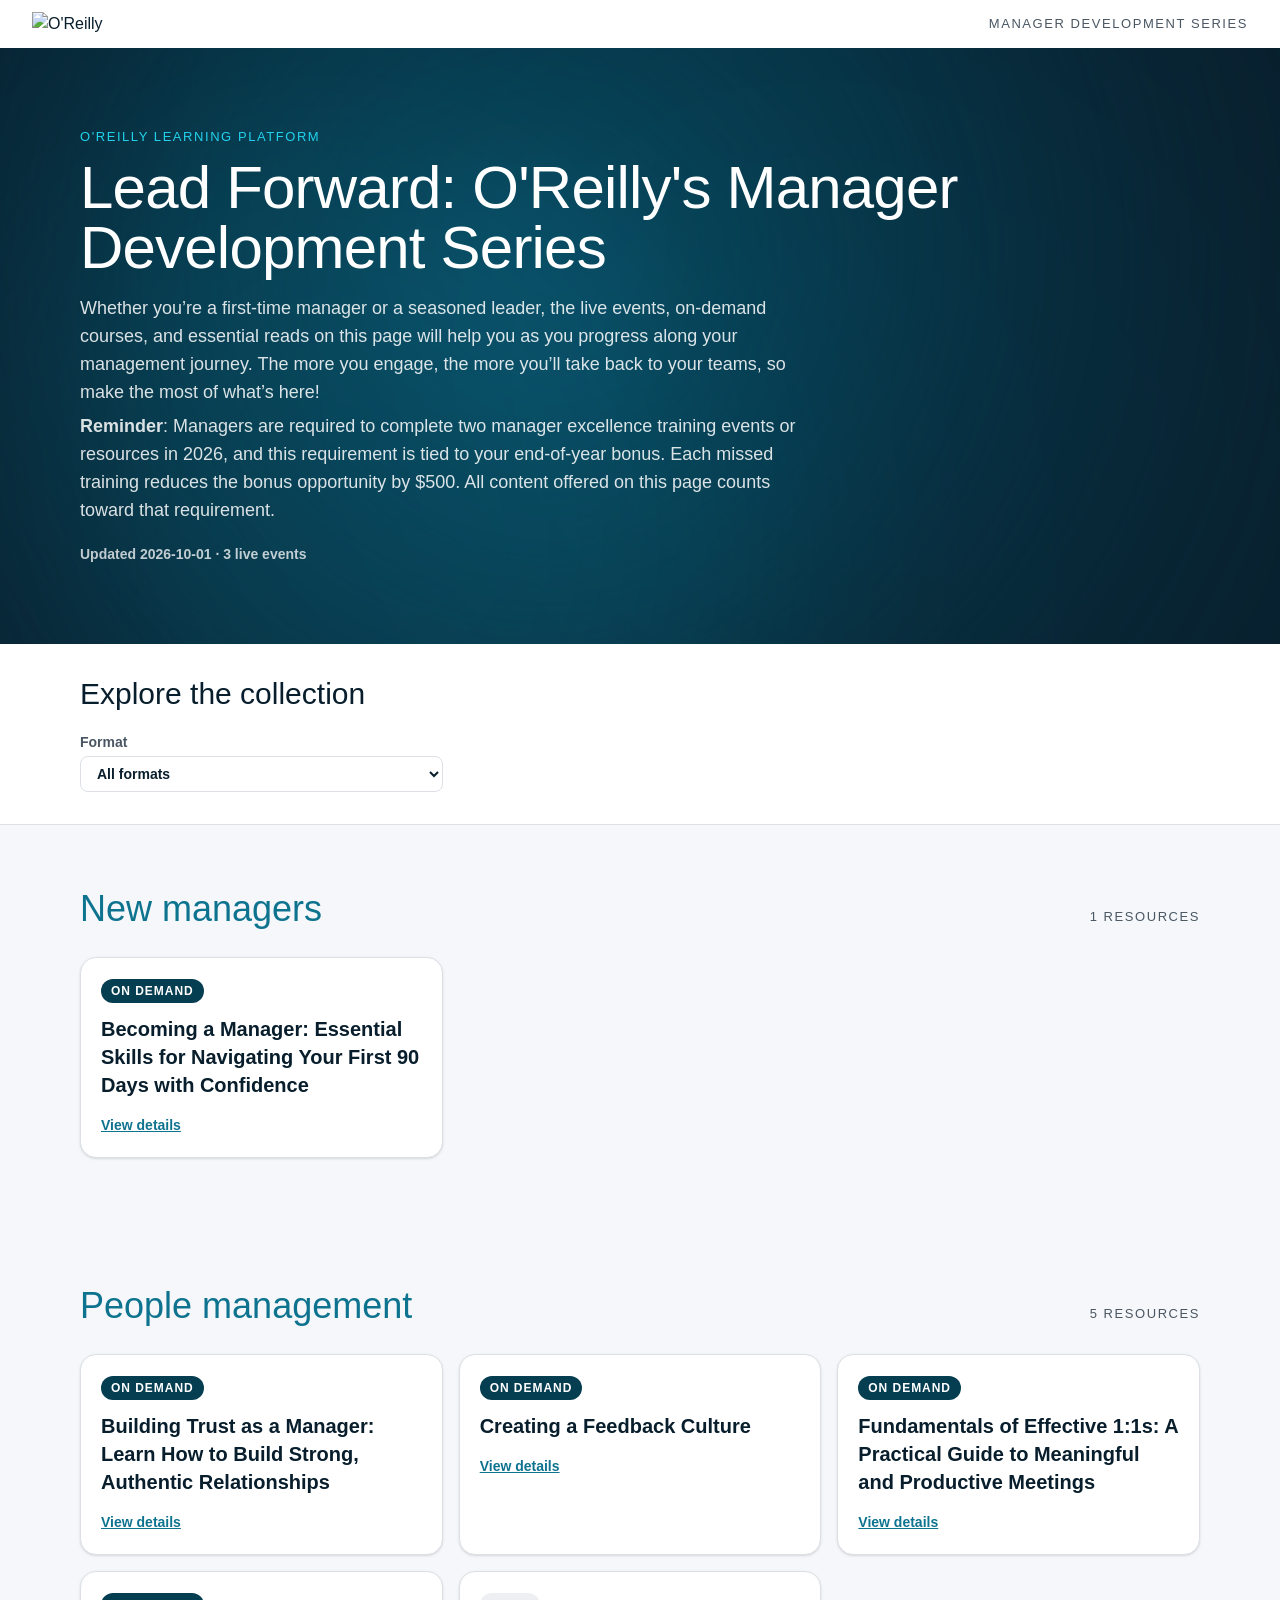
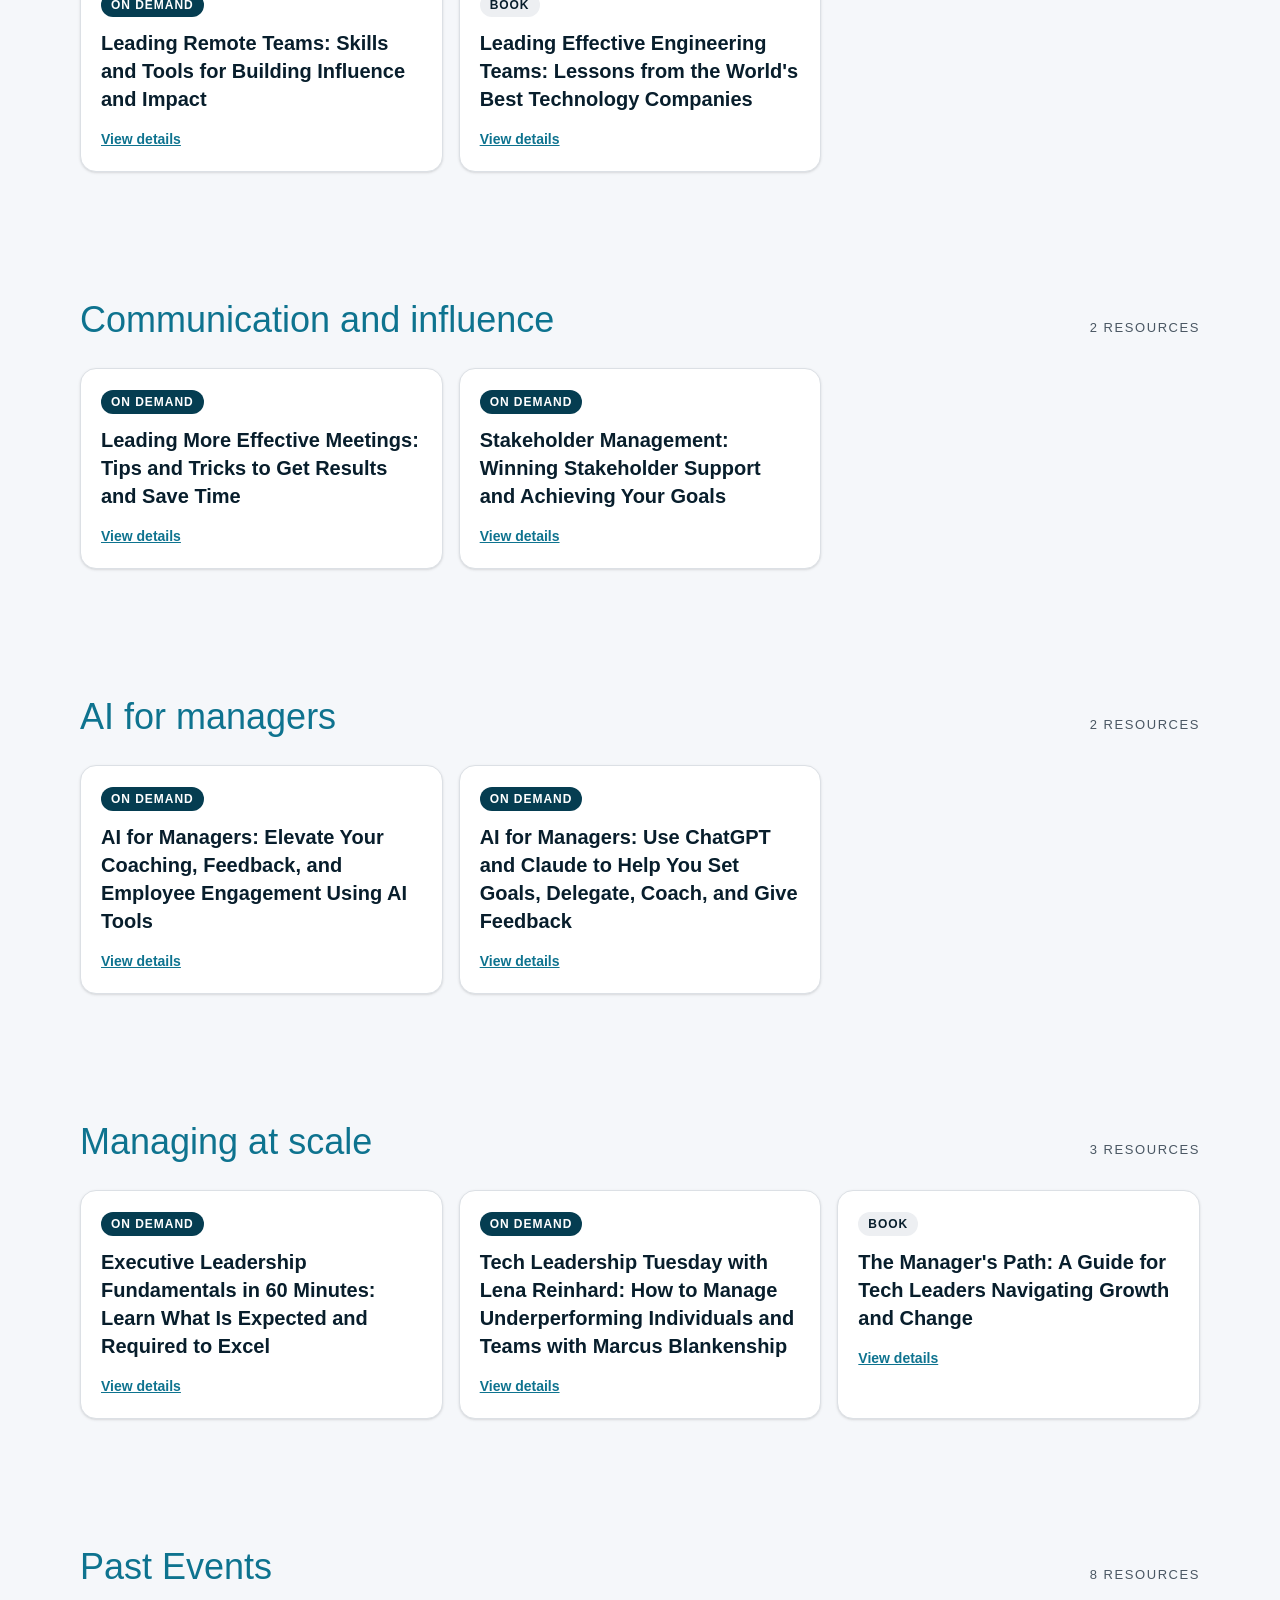
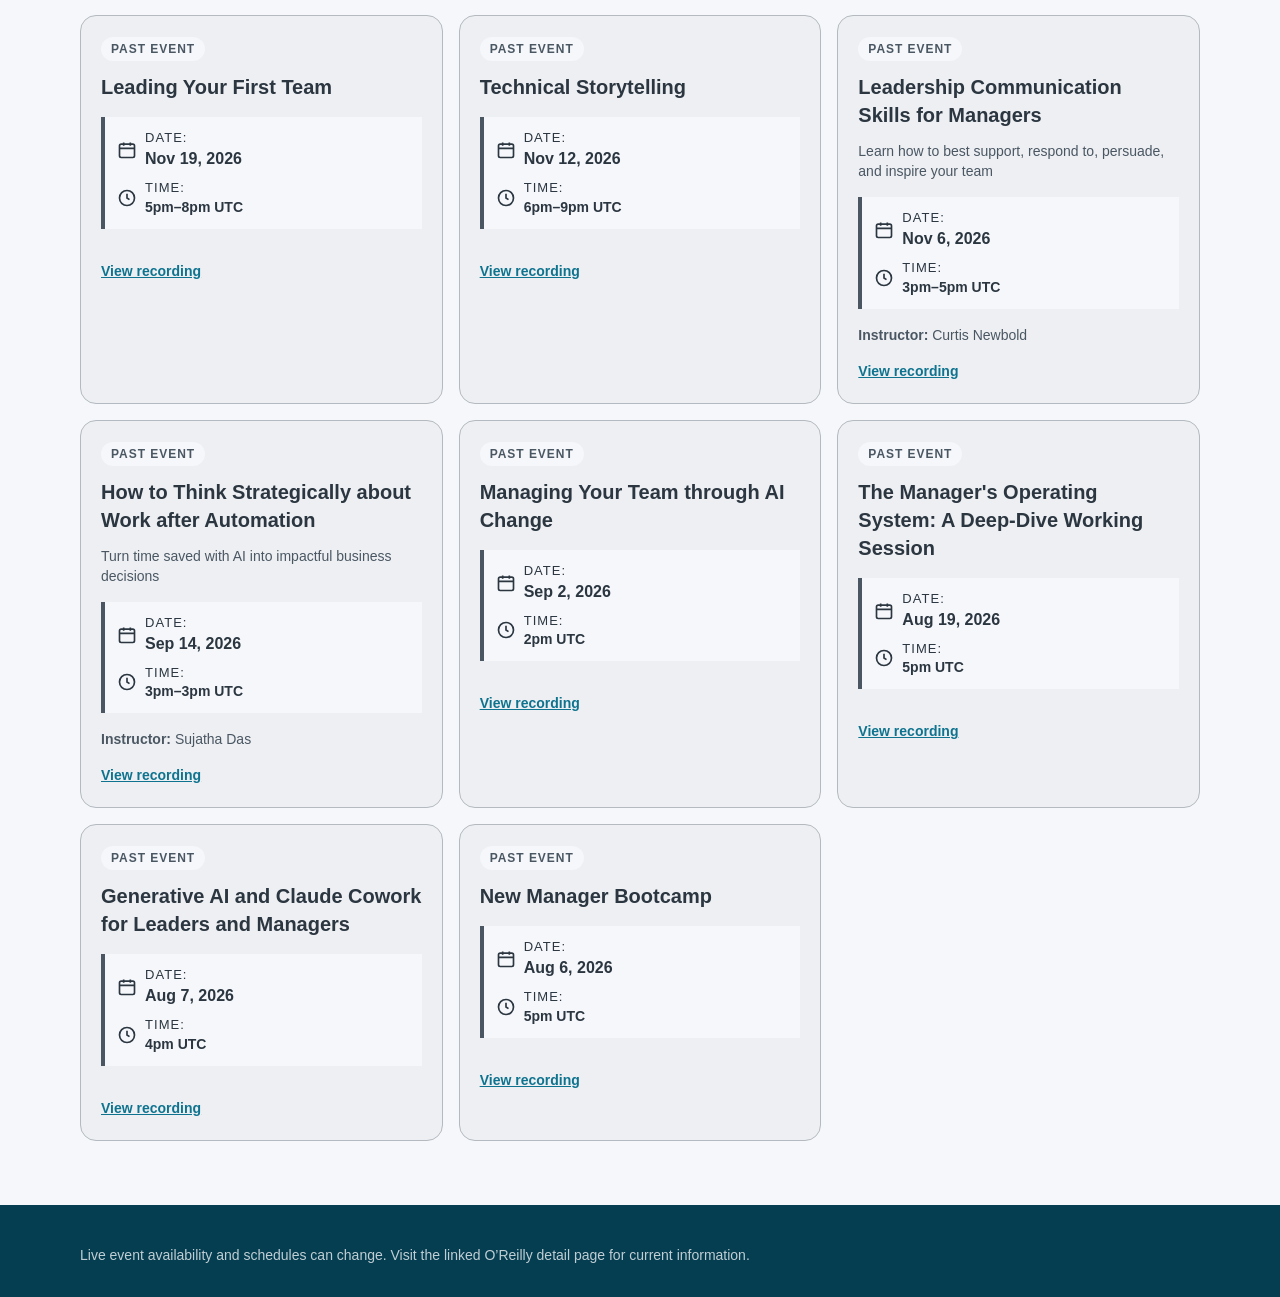
==== commit b9e946fb: "Update index.html" ====
--- a/manager-resources/index.html
+++ b/manager-resources/index.html
@@ -10,7 +10,7 @@
 </head>
 <body>
   <div data-studio-export-root="true">
-<div data-template-id="landing-page" data-preview-graphic="true"><article data-template-id="landing-page" data-curated-learning-page="true" data-curated-learning-page-id="curated-learning-page" data-curated-learning-topic-order="[&quot;New managers&quot;,&quot;People management&quot;,&quot;Communication and influence&quot;,&quot;AI for managers&quot;,&quot;Managing at scale&quot;]" data-live-event-default-timezone="viewer-local" class="bg-white text-[#081E2C]"><header data-curated-learning-page-content="true" class="bg-white px-4 py-3 sm:px-6 lg:px-8" data-editable-id="curated-learning-page:header" data-editable-role="header" data-editable-type="chrome" data-editable-props="" data-editable-section="curated-learning-page:header" tabindex="0" data-editable-focusable="true"><div class="flex items-center justify-between gap-3"><img alt="O'Reilly" width="138" height="24" class="h-6 w-auto" src="assets/logos_lockups/oreilly-logo-o'reilly-red.png" style="max-width: none;"><div class="ml-auto flex min-w-0 items-center gap-3"><span class="type-helper truncate text-right text-xs font-semibold uppercase tracking-[0.12em] text-[#4A5763]">Manager Development Series</span></div></div></header><section class="relative isolate overflow-hidden" data-editable-id="curated-learning-page:hero" data-editable-role="section" data-editable-type="container" data-editable-props="title,intro" data-editable-section="curated-learning-page:hero" tabindex="0" data-editable-focusable="true" style="background-color: var(--brand-deep-navy);"><svg data-dark-atmospheric-glow="true" aria-hidden="true" viewBox="0 0 1440 900" preserveAspectRatio="xMidYMid slice" style="position: absolute; inset: 0px; width: 100%; height: 100%; pointer-events: none; z-index: 0;"><defs><filter id="curated-learning-page-hero-glow-base" x="-50%" y="-50%" width="200%" height="200%" color-interpolation-filters="sRGB"><feGaussianBlur stdDeviation="200"></feGaussianBlur></filter><filter id="curated-learning-page-hero-glow-soft" x="-50%" y="-50%" width="200%" height="200%" color-interpolation-filters="sRGB"><feGaussianBlur stdDeviation="150"></feGaussianBlur></filter></defs><circle cx="620" cy="340" r="520" fill="var(--brand-deep-teal)" opacity="1" filter="url(#curated-learning-page-hero-glow-base)"></circle><ellipse cx="980" cy="520" rx="520" ry="440" fill="var(--brand-teal-primary)" opacity="0.05" filter="url(#curated-learning-page-hero-glow-soft)" transform="rotate(27.8 980 520)" style="mix-blend-mode: plus-lighter;"></ellipse><ellipse cx="420" cy="620" rx="480" ry="400" fill="var(--brand-teal-primary)" opacity="0.2" filter="url(#curated-learning-page-hero-glow-soft)" transform="rotate(60 420 620)" style="mix-blend-mode: plus-lighter;"></ellipse></svg><div data-curated-learning-page-content="true" data-curated-learning-page-hero-content="true" class="relative z-10 px-4 py-12 sm:px-6 lg:px-20 lg:py-20"><p data-curated-learning-hero-eyebrow="true" class="type-helper font-semibold uppercase tracking-[0.12em] text-[#22D2ED]" data-text-box-min="64" data-text-box-max="1024" data-editable-id="curated-learning-page:hero-eyebrow" data-editable-role="eyebrow" data-editable-type="text" data-editable-props="heroEyebrow,heroEyebrowWidth" data-editable-section="curated-learning-page:hero" tabindex="0" data-editable-focusable="true" style="width: fit-content; max-width: 100%;">O'Reilly Learning Platform</p><h1 class="font-heading mt-3 max-w-5xl text-4xl font-light tracking-[-0.8px] text-white sm:text-6xl" data-text-box-min="160" data-text-box-max="1024" data-text-box-width="1024" data-editable-id="curated-learning-page:hero-headline" data-editable-role="headline" data-editable-type="text" data-editable-props="title,heroHeadlineWidth" data-editable-section="curated-learning-page:hero" tabindex="0" data-editable-focusable="true" style="width: 1024px; max-width: 100%;">Lead Forward: O'Reilly's Manager Development Series</h1><div class="mt-4 min-w-0 max-w-3xl text-lg break-words text-white/85" data-text-box-min="120" data-text-box-max="768" data-text-box-width="720" data-editable-id="curated-learning-page:hero-subhead" data-editable-role="body" data-editable-type="text" data-editable-props="intro,heroSubheadWidth" data-editable-section="curated-learning-page:hero" tabindex="0" data-editable-focusable="true" style="display: inline-block; width: 720px; max-width: min(768px, 100%);"><div data-multiline-copy="paragraphs" data-multiline-block-gap="6" style="display: flex; flex-direction: column; gap: 6px;"><p style="margin: 0px;"><span>Whether you’re a first-time manager or a seasoned leader, the live events, on-demand courses, and essential reads on this page will help you as you progress along your management journey. The more you engage, the more you’ll take back to your teams, so make the most of what’s here!</span></p><p style="margin: 0px;"><strong data-multiline-label="true" style="font-family: var(--font-gilroy), Gilroy, sans-serif; font-weight: 600;">Reminder</strong><span>: </span><span data-multiline-description="true" style="font-family: var(--font-guardian), Guardian Sans, sans-serif; font-weight: 400;">Managers are required to complete two manager excellence training events or resources in 2026, and this requirement is tied to your end-of-year bonus. Each missed training reduces the bonus opportunity by $500. All content offered on this page counts toward that requirement.</span></p></div></div><p data-curated-learning-hero-meta="true" class="mt-5 text-sm font-semibold text-white/75">Updated 2026-09-02 · 4 live events</p></div></section><section data-curated-learning-page-module="module-1" data-curated-learning-page-content="true" data-curated-learning-next-up="true" data-curated-learning-featured-container="wide-card" class="px-4 py-8 sm:px-6 lg:px-20 bg-[#E0F3F7] text-[#053D51]" data-editable-id="curated-learning-page:module:module-1" data-editable-role="section" data-editable-type="container" data-editable-props="modules" data-editable-section="curated-learning-page:module:module-1" tabindex="0" data-editable-focusable="true"><div data-curated-learning-page-module-measure="true" class="mx-auto max-w-6xl"><h2 class="font-heading mt-2 text-3xl font-light" data-editable-id="curated-learning-page:module:module-1:headline" data-editable-role="headline" data-editable-type="text" data-editable-props="modules" data-editable-section="curated-learning-page:module:module-1" tabindex="0" data-editable-focusable="true">Next up</h2><div class="mt-5 grid grid-cols-1 gap-5 rounded-2xl border border-current/20 bg-white p-5 text-[#081E2C] shadow-sm sm:p-6" data-curated-learning-wide-card="true" data-live-event-start="2026-09-02T19:00:00.000Z" data-live-event-date="Sep 2, 2026" data-live-event-time="12pm–3pm ET" data-live-event-title="Leading Your First Team" data-live-event-url="https://www.oreilly.com/live-events/leading-your-first-team/0642572392826/" data-live-event-schedule-source="true" data-editable-id="curated-learning-page:module:module-1:resource" data-editable-role="feature-item" data-editable-type="container" data-editable-props="modules" data-editable-section="curated-learning-page:module:module-1" tabindex="0" data-editable-focusable="true"><div class="min-w-0"><span data-curated-learning-card-badge="true" class="inline-flex rounded-full px-2.5 py-1 text-xs font-semibold uppercase tracking-[0.08em] bg-[#E0F3F7] text-[#053D51]">Live event</span><h3 data-curated-learning-next-up-title="true" class="font-heading font-semibold min-w-0 break-words text-2xl sm:text-3xl mt-3"><a href="https://www.oreilly.com/live-events/leading-your-first-team/0642572392826/" target="_blank" rel="noopener noreferrer" data-public-detail-link="true" class="hover:underline">Leading Your First Team</a></h3></div><dl data-live-event-schedule="true" class="w-full min-w-0 space-y-2 border-l-4 border-[#0E738F] bg-[#E0F3F7] px-3 py-3 text-[#053D51]"><div class="flex items-center gap-2"><svg aria-hidden="true" viewBox="0 0 24 24" fill="none" stroke="currentColor" stroke-width="2" class="h-5 w-5 shrink-0"><rect x="3" y="5" width="18" height="16" rx="2"></rect><path d="M16 3v4M8 3v4M3 10h18"></path></svg><div><dt class="type-helper text-xs font-semibold uppercase tracking-[0.08em]">Date:</dt><dd data-live-event-schedule-date="true" class="text-base font-semibold">Sep 2, 2026</dd></div></div><div class="flex items-center gap-2"><svg aria-hidden="true" viewBox="0 0 24 24" fill="none" stroke="currentColor" stroke-width="2" class="h-5 w-5 shrink-0"><circle cx="12" cy="12" r="9"></circle><path d="M12 7v5l3 2"></path></svg><div><dt class="type-helper text-xs font-semibold uppercase tracking-[0.08em]">Time:</dt><dd data-live-event-schedule-time="true" class="text-sm font-semibold">3pm EDT</dd></div></div></dl></div></div></section><main><section data-curated-learning-page-content="true" data-curated-learning-page-filters="true" class="border-b border-[#DCE0E5] bg-white px-4 py-8 sm:px-6 lg:px-20"><h2 class="font-heading text-3xl font-light text-[#081E2C]" data-editable-id="curated-learning-page:filters-heading" data-editable-role="headline" data-editable-type="text" data-editable-props="chrome.filtersHeading" data-editable-section="curated-learning-page:filters" tabindex="0" data-editable-focusable="true">Explore the collection</h2><div class="mt-5 grid gap-4 md:grid-cols-3"><label class="text-sm font-semibold text-[#4A5763]">Format<select data-curated-learning-filter="format" class="mt-1 block w-full rounded-lg border border-[#DCE0E5] bg-white px-3 py-2 text-[#081E2C]"><option>All formats</option><option>Book</option><option>Live</option><option>On demand</option></select></label></div></section><div data-curated-learning-resource-sections="true"><div><section data-curated-learning-section="new-managers" data-curated-learning-section-presentation="standard" class="bg-[#F5F7FA]" data-editable-id="curated-learning-page:section:0" data-editable-role="section" data-editable-type="container" data-editable-props="sections" data-editable-section="curated-learning-page:section:0" tabindex="0" data-editable-focusable="true"><div data-curated-learning-page-content="true" class="px-4 py-10 sm:px-6 lg:px-20 lg:py-16"><div class="flex flex-wrap items-baseline justify-between gap-3"><h2 data-curated-learning-section-heading="true" class="font-heading text-4xl font-light text-[#0E738F]" data-editable-id="curated-learning-page:section:0:headline" data-editable-role="headline" data-editable-type="text" data-editable-props="sections" data-editable-section="curated-learning-page:section:0" tabindex="0" data-editable-focusable="true">New managers</h2><p data-curated-learning-section-count="true" class="type-helper font-semibold uppercase tracking-[0.12em] text-[#4A5763]">2 resources</p></div><div data-curated-learning-page-grid="true" class="mt-7 grid grid-cols-[minmax(0,1fr)] gap-4 md:grid-cols-[repeat(2,minmax(0,1fr))] lg:grid-cols-[repeat(3,minmax(0,1fr))]"><article data-curated-learning-card="learning-v1a6s8" data-curated-learning-card-category="New managers" data-curated-learning-card-topics="[]" data-curated-learning-card-type="On demand" data-curated-learning-card-level="" data-curated-learning-card-date="--" data-curated-learning-card-section="New managers" data-curated-learning-card-title="Becoming a Manager: Essential Skills for Navigating Your First 90 Days with Confidence" data-live-event-title="Becoming a Manager: Essential Skills for Navigating Your First 90 Days with Confidence" data-live-event-url="https://www.oreilly.com/videos/becoming-a-manager/0642572244620/" class="rounded-2xl border border-[#DCE0E5] bg-white p-5 shadow-sm" data-editable-id="curated-learning-page:card:learning-v1a6s8" data-editable-role="feature-item" data-editable-type="container" data-editable-props="sections" data-editable-section="curated-learning-page:section:0" tabindex="0" data-editable-focusable="true"><span data-curated-learning-card-badge="true" class="inline-flex rounded-full px-2.5 py-1 text-xs font-semibold uppercase tracking-[0.08em] bg-[#053D51] text-white">On demand</span><h3 class="font-heading mt-3 text-xl font-semibold text-[#081E2C]"><a href="https://www.oreilly.com/videos/becoming-a-manager/0642572244620/" target="_blank" rel="noopener noreferrer" data-public-detail-link="true" class="hover:underline">Becoming a Manager: Essential Skills for Navigating Your First 90 Days with Confidence</a></h3><a href="https://www.oreilly.com/videos/becoming-a-manager/0642572244620/" target="_blank" rel="noopener noreferrer" data-public-detail-link="true" data-curated-learning-card-cta="true" data-curated-learning-card-default-cta="true" data-editable-id="curated-learning-page:cta:learning-v1a6s8" data-editable-role="cta" data-editable-type="text" data-editable-props="" data-editable-section="curated-learning-page:section:0" class="mt-4 inline-block text-sm font-semibold text-[#0E738F] underline" tabindex="0" data-editable-focusable="true">View details</a></article><article data-curated-learning-card="learning-jh07vl" data-curated-learning-card-category="New managers" data-curated-learning-card-topics="[]" data-curated-learning-card-type="Live event" data-curated-learning-card-level="" data-curated-learning-card-date="2026-Sep-2" data-curated-learning-card-section="New managers" data-curated-learning-card-title="Leading Your First Team" data-live-event-start="2026-09-02T19:00:00.000Z" data-live-event-date="Sep 2, 2026" data-live-event-time="12pm–3pm ET" data-live-event-title="Leading Your First Team" data-live-event-url="https://www.oreilly.com/live-events/leading-your-first-team/0642572392826/" data-live-event-schedule-source="true" class="rounded-2xl border border-[#DCE0E5] bg-white p-5 shadow-sm" data-editable-id="curated-learning-page:card:learning-jh07vl" data-editable-role="feature-item" data-editable-type="container" data-editable-props="sections" data-editable-section="curated-learning-page:section:0" tabindex="0" data-editable-focusable="true"><span data-curated-learning-card-badge="true" class="inline-flex rounded-full px-2.5 py-1 text-xs font-semibold uppercase tracking-[0.08em] bg-[#E0F3F7] text-[#053D51]">Live event</span><h3 class="font-heading mt-3 text-xl font-semibold text-[#081E2C]"><a href="https://www.oreilly.com/live-events/leading-your-first-team/0642572392826/" target="_blank" rel="noopener noreferrer" data-public-detail-link="true" class="hover:underline">Leading Your First Team</a></h3><dl data-live-event-schedule="true" class="mt-4 space-y-2 border-l-4 border-[#0E738F] bg-[#E0F3F7] px-3 py-3 text-[#053D51]"><div class="flex items-center gap-2"><svg aria-hidden="true" viewBox="0 0 24 24" fill="none" stroke="currentColor" stroke-width="2" class="h-5 w-5 shrink-0"><rect x="3" y="5" width="18" height="16" rx="2"></rect><path d="M16 3v4M8 3v4M3 10h18"></path></svg><div><dt class="type-helper text-xs font-semibold uppercase tracking-[0.08em]">Date:</dt><dd data-live-event-schedule-date="true" class="text-base font-semibold">Sep 2, 2026</dd></div></div><div class="flex items-center gap-2"><svg aria-hidden="true" viewBox="0 0 24 24" fill="none" stroke="currentColor" stroke-width="2" class="h-5 w-5 shrink-0"><circle cx="12" cy="12" r="9"></circle><path d="M12 7v5l3 2"></path></svg><div><dt class="type-helper text-xs font-semibold uppercase tracking-[0.08em]">Time:</dt><dd data-live-event-schedule-time="true" class="text-sm font-semibold">3pm EDT</dd></div></div></dl><dl class="mt-4 space-y-1 text-sm text-[#4A5763]"></dl><a href="https://www.oreilly.com/live-events/leading-your-first-team/0642572392826/" target="_blank" rel="noopener noreferrer" data-public-detail-link="true" data-curated-learning-card-cta="true" data-curated-learning-card-default-cta="true" data-editable-id="curated-learning-page:cta:learning-jh07vl" data-editable-role="cta" data-editable-type="text" data-editable-props="" data-editable-section="curated-learning-page:section:0" class="mt-4 inline-block text-sm font-semibold text-[#0E738F] underline" tabindex="0" data-editable-focusable="true">View details</a></article></div></div></section></div><div><section data-curated-learning-section="people-management" data-curated-learning-section-presentation="standard" class="bg-white" data-editable-id="curated-learning-page:section:1" data-editable-role="section" data-editable-type="container" data-editable-props="sections" data-editable-section="curated-learning-page:section:1" tabindex="0" data-editable-focusable="true"><div data-curated-learning-page-content="true" class="px-4 py-10 sm:px-6 lg:px-20 lg:py-16"><div class="flex flex-wrap items-baseline justify-between gap-3"><h2 data-curated-learning-section-heading="true" class="font-heading text-4xl font-light text-[#0E738F]" data-editable-id="curated-learning-page:section:1:headline" data-editable-role="headline" data-editable-type="text" data-editable-props="sections" data-editable-section="curated-learning-page:section:1" tabindex="0" data-editable-focusable="true">People management</h2><p data-curated-learning-section-count="true" class="type-helper font-semibold uppercase tracking-[0.12em] text-[#4A5763]">5 resources</p></div><div data-curated-learning-page-grid="true" class="mt-7 grid grid-cols-[minmax(0,1fr)] gap-4 md:grid-cols-[repeat(2,minmax(0,1fr))] lg:grid-cols-[repeat(3,minmax(0,1fr))]"><article data-curated-learning-card="learning-73bgk8" data-curated-learning-card-category="People management" data-curated-learning-card-topics="[]" data-curated-learning-card-type="On demand" data-curated-learning-card-level="" data-curated-learning-card-date="--" data-curated-learning-card-section="People management" data-curated-learning-card-title="Building Trust as a Manager: Learn How to Build Strong, Authentic Relationships" data-live-event-title="Building Trust as a Manager: Learn How to Build Strong, Authentic Relationships" data-live-event-url="https://www.oreilly.com/videos/building-trust-as/0636920924487/" class="rounded-2xl border border-[#DCE0E5] bg-white p-5 shadow-sm" data-editable-id="curated-learning-page:card:learning-73bgk8" data-editable-role="feature-item" data-editable-type="container" data-editable-props="sections" data-editable-section="curated-learning-page:section:1" tabindex="0" data-editable-focusable="true"><span data-curated-learning-card-badge="true" class="inline-flex rounded-full px-2.5 py-1 text-xs font-semibold uppercase tracking-[0.08em] bg-[#053D51] text-white">On demand</span><h3 class="font-heading mt-3 text-xl font-semibold text-[#081E2C]"><a href="https://www.oreilly.com/videos/building-trust-as/0636920924487/" target="_blank" rel="noopener noreferrer" data-public-detail-link="true" class="hover:underline">Building Trust as a Manager: Learn How to Build Strong, Authentic Relationships</a></h3><a href="https://www.oreilly.com/videos/building-trust-as/0636920924487/" target="_blank" rel="noopener noreferrer" data-public-detail-link="true" data-curated-learning-card-cta="true" data-curated-learning-card-default-cta="true" data-editable-id="curated-learning-page:cta:learning-73bgk8" data-editable-role="cta" data-editable-type="text" data-editable-props="" data-editable-section="curated-learning-page:section:1" class="mt-4 inline-block text-sm font-semibold text-[#0E738F] underline" tabindex="0" data-editable-focusable="true">View details</a></article><article data-curated-learning-card="learning-4z890g" data-curated-learning-card-category="People management" data-curated-learning-card-topics="[]" data-curated-learning-card-type="On demand" data-curated-learning-card-level="" data-curated-learning-card-date="--" data-curated-learning-card-section="People management" data-curated-learning-card-title="Creating a Feedback Culture" data-live-event-title="Creating a Feedback Culture" data-live-event-url="https://www.oreilly.com/videos/creating-a-feedback-culture/9780135898079/" class="rounded-2xl border border-[#DCE0E5] bg-white p-5 shadow-sm" data-editable-id="curated-learning-page:card:learning-4z890g" data-editable-role="feature-item" data-editable-type="container" data-editable-props="sections" data-editable-section="curated-learning-page:section:1" tabindex="0" data-editable-focusable="true"><span data-curated-learning-card-badge="true" class="inline-flex rounded-full px-2.5 py-1 text-xs font-semibold uppercase tracking-[0.08em] bg-[#053D51] text-white">On demand</span><h3 class="font-heading mt-3 text-xl font-semibold text-[#081E2C]"><a href="https://www.oreilly.com/videos/creating-a-feedback-culture/9780135898079/" target="_blank" rel="noopener noreferrer" data-public-detail-link="true" class="hover:underline">Creating a Feedback Culture</a></h3><a href="https://www.oreilly.com/videos/creating-a-feedback-culture/9780135898079/" target="_blank" rel="noopener noreferrer" data-public-detail-link="true" data-curated-learning-card-cta="true" data-curated-learning-card-default-cta="true" data-editable-id="curated-learning-page:cta:learning-4z890g" data-editable-role="cta" data-editable-type="text" data-editable-props="" data-editable-section="curated-learning-page:section:1" class="mt-4 inline-block text-sm font-semibold text-[#0E738F] underline" tabindex="0" data-editable-focusable="true">View details</a></article><article data-curated-learning-card="learning-17b691a" data-curated-learning-card-category="People management" data-curated-learning-card-topics="[]" data-curated-learning-card-type="On demand" data-curated-learning-card-level="" data-curated-learning-card-date="--" data-curated-learning-card-section="People management" data-curated-learning-card-title="Fundamentals of Effective 1:1s: A Practical Guide to Meaningful and Productive Meetings" data-live-event-title="Fundamentals of Effective 1:1s: A Practical Guide to Meaningful and Productive Meetings" data-live-event-url="https://www.oreilly.com/videos/fundamentals-of-effective/0636920942702/" class="rounded-2xl border border-[#DCE0E5] bg-white p-5 shadow-sm" data-editable-id="curated-learning-page:card:learning-17b691a" data-editable-role="feature-item" data-editable-type="container" data-editable-props="sections" data-editable-section="curated-learning-page:section:1" tabindex="0" data-editable-focusable="true"><span data-curated-learning-card-badge="true" class="inline-flex rounded-full px-2.5 py-1 text-xs font-semibold uppercase tracking-[0.08em] bg-[#053D51] text-white">On demand</span><h3 class="font-heading mt-3 text-xl font-semibold text-[#081E2C]"><a href="https://www.oreilly.com/videos/fundamentals-of-effective/0636920942702/" target="_blank" rel="noopener noreferrer" data-public-detail-link="true" class="hover:underline">Fundamentals of Effective 1:1s: A Practical Guide to Meaningful and Productive Meetings</a></h3><a href="https://www.oreilly.com/videos/fundamentals-of-effective/0636920942702/" target="_blank" rel="noopener noreferrer" data-public-detail-link="true" data-curated-learning-card-cta="true" data-curated-learning-card-default-cta="true" data-editable-id="curated-learning-page:cta:learning-17b691a" data-editable-role="cta" data-editable-type="text" data-editable-props="" data-editable-section="curated-learning-page:section:1" class="mt-4 inline-block text-sm font-semibold text-[#0E738F] underline" tabindex="0" data-editable-focusable="true">View details</a></article><article data-curated-learning-card="learning-w4a6za" data-curated-learning-card-category="People management" data-curated-learning-card-topics="[]" data-curated-learning-card-type="Book" data-curated-learning-card-level="" data-curated-learning-card-date="--" data-curated-learning-card-section="People management" data-curated-learning-card-title="Leading Effective Engineering Teams: Lessons from the World's Best Technology Companies" data-live-event-title="Leading Effective Engineering Teams: Lessons from the World's Best Technology Companies" data-live-event-url="https://learning.oreilly.com/library/view/leading-effective-engineering/9781098148232/" class="rounded-2xl border border-[#DCE0E5] bg-white p-5 shadow-sm" data-editable-id="curated-learning-page:card:learning-w4a6za" data-editable-role="feature-item" data-editable-type="container" data-editable-props="sections" data-editable-section="curated-learning-page:section:1" tabindex="0" data-editable-focusable="true"><span data-curated-learning-card-badge="true" class="inline-flex rounded-full px-2.5 py-1 text-xs font-semibold uppercase tracking-[0.08em] bg-[#EDEFF2] text-[#081E2C]">Book</span><h3 class="font-heading mt-3 text-xl font-semibold text-[#081E2C]"><a href="https://learning.oreilly.com/library/view/leading-effective-engineering/9781098148232/" target="_blank" rel="noopener noreferrer" data-public-detail-link="true" class="hover:underline">Leading Effective Engineering Teams: Lessons from the World's Best Technology Companies</a></h3><a href="https://learning.oreilly.com/library/view/leading-effective-engineering/9781098148232/" target="_blank" rel="noopener noreferrer" data-public-detail-link="true" data-curated-learning-card-cta="true" data-curated-learning-card-default-cta="true" data-editable-id="curated-learning-page:cta:learning-w4a6za" data-editable-role="cta" data-editable-type="text" data-editable-props="" data-editable-section="curated-learning-page:section:1" class="mt-4 inline-block text-sm font-semibold text-[#0E738F] underline" tabindex="0" data-editable-focusable="true">View details</a></article><article data-curated-learning-card="learning-4mpirc" data-curated-learning-card-category="People management" data-curated-learning-card-topics="[]" data-curated-learning-card-type="On demand" data-curated-learning-card-level="" data-curated-learning-card-date="--" data-curated-learning-card-section="People management" data-curated-learning-card-title="Leading Remote Teams: Skills and Tools for Building Influence and Impact" data-live-event-title="Leading Remote Teams: Skills and Tools for Building Influence and Impact" data-live-event-url="https://www.oreilly.com/videos/leading-remote-teams/0636920893103/" class="rounded-2xl border border-[#DCE0E5] bg-white p-5 shadow-sm" data-editable-id="curated-learning-page:card:learning-4mpirc" data-editable-role="feature-item" data-editable-type="container" data-editable-props="sections" data-editable-section="curated-learning-page:section:1" tabindex="0" data-editable-focusable="true"><span data-curated-learning-card-badge="true" class="inline-flex rounded-full px-2.5 py-1 text-xs font-semibold uppercase tracking-[0.08em] bg-[#053D51] text-white">On demand</span><h3 class="font-heading mt-3 text-xl font-semibold text-[#081E2C]"><a href="https://www.oreilly.com/videos/leading-remote-teams/0636920893103/" target="_blank" rel="noopener noreferrer" data-public-detail-link="true" class="hover:underline">Leading Remote Teams: Skills and Tools for Building Influence and Impact</a></h3><a href="https://www.oreilly.com/videos/leading-remote-teams/0636920893103/" target="_blank" rel="noopener noreferrer" data-public-detail-link="true" data-curated-learning-card-cta="true" data-curated-learning-card-default-cta="true" data-editable-id="curated-learning-page:cta:learning-4mpirc" data-editable-role="cta" data-editable-type="text" data-editable-props="" data-editable-section="curated-learning-page:section:1" class="mt-4 inline-block text-sm font-semibold text-[#0E738F] underline" tabindex="0" data-editable-focusable="true">View details</a></article></div></div></section></div><div><section data-curated-learning-section="communication-and-influence" data-curated-learning-section-presentation="standard" class="bg-[#F5F7FA]" data-editable-id="curated-learning-page:section:2" data-editable-role="section" data-editable-type="container" data-editable-props="sections" data-editable-section="curated-learning-page:section:2" tabindex="0" data-editable-focusable="true"><div data-curated-learning-page-content="true" class="px-4 py-10 sm:px-6 lg:px-20 lg:py-16"><div class="flex flex-wrap items-baseline justify-between gap-3"><h2 data-curated-learning-section-heading="true" class="font-heading text-4xl font-light text-[#0E738F]" data-editable-id="curated-learning-page:section:2:headline" data-editable-role="headline" data-editable-type="text" data-editable-props="sections" data-editable-section="curated-learning-page:section:2" tabindex="0" data-editable-focusable="true">Communication and influence</h2><p data-curated-learning-section-count="true" class="type-helper font-semibold uppercase tracking-[0.12em] text-[#4A5763]">3 resources</p></div><div data-curated-learning-page-grid="true" class="mt-7 grid grid-cols-[minmax(0,1fr)] gap-4 md:grid-cols-[repeat(2,minmax(0,1fr))] lg:grid-cols-[repeat(3,minmax(0,1fr))]"><article data-curated-learning-card="learning-17wwrnx" data-curated-learning-card-category="Communication and influence" data-curated-learning-card-topics="[]" data-curated-learning-card-type="Live event" data-curated-learning-card-level="" data-curated-learning-card-date="2026-Aug-21" data-curated-learning-card-section="Communication and influence" data-curated-learning-card-title="Leadership Communication Skills for Managers" data-live-event-start="2026-09-22T14:00:00.000Z" data-live-event-end="2026-09-22T16:00:00.000Z" data-live-event-date="Sep 22, 2026" data-live-event-time="2pm–4pm UTC" data-live-event-title="Leadership Communication Skills for Managers" data-live-event-url="https://www.oreilly.com/live-events/leadership-communication-skills-for-managers/0636920054671/0642572423544/" data-live-event-schedule-source="true" class="rounded-2xl border border-[#DCE0E5] bg-white p-5 shadow-sm" data-editable-id="curated-learning-page:card:learning-17wwrnx" data-editable-role="feature-item" data-editable-type="container" data-editable-props="sections" data-editable-section="curated-learning-page:section:2" tabindex="0" data-editable-focusable="true"><span data-curated-learning-card-badge="true" class="inline-flex rounded-full px-2.5 py-1 text-xs font-semibold uppercase tracking-[0.08em] bg-[#E0F3F7] text-[#053D51]">Live event</span><h3 class="font-heading mt-3 text-xl font-semibold text-[#081E2C]"><a href="https://www.oreilly.com/live-events/leadership-communication-skills-for-managers/0636920054671/0642572423544/" target="_blank" rel="noopener noreferrer" data-public-detail-link="true" class="hover:underline">Leadership Communication Skills for Managers</a></h3><p class="mt-3 line-clamp-3 text-sm text-[#4A5763]">Learn how to best support, respond to, persuade, and inspire your team</p><dl data-live-event-schedule="true" class="mt-4 space-y-2 border-l-4 border-[#0E738F] bg-[#E0F3F7] px-3 py-3 text-[#053D51]"><div class="flex items-center gap-2"><svg aria-hidden="true" viewBox="0 0 24 24" fill="none" stroke="currentColor" stroke-width="2" class="h-5 w-5 shrink-0"><rect x="3" y="5" width="18" height="16" rx="2"></rect><path d="M16 3v4M8 3v4M3 10h18"></path></svg><div><dt class="type-helper text-xs font-semibold uppercase tracking-[0.08em]">Date:</dt><dd data-live-event-schedule-date="true" class="text-base font-semibold">Sep 22, 2026</dd></div></div><div class="flex items-center gap-2"><svg aria-hidden="true" viewBox="0 0 24 24" fill="none" stroke="currentColor" stroke-width="2" class="h-5 w-5 shrink-0"><circle cx="12" cy="12" r="9"></circle><path d="M12 7v5l3 2"></path></svg><div><dt class="type-helper text-xs font-semibold uppercase tracking-[0.08em]">Time:</dt><dd data-live-event-schedule-time="true" class="text-sm font-semibold">10am–12pm EDT</dd></div></div></dl><dl class="mt-4 space-y-1 text-sm text-[#4A5763]"><div><dt class="inline font-semibold">Instructor: </dt><dd class="inline">Curtis Newbold</dd></div></dl><a href="https://www.oreilly.com/live-events/leadership-communication-skills-for-managers/0636920054671/0642572423544/" target="_blank" rel="noopener noreferrer" data-public-detail-link="true" data-curated-learning-card-cta="true" data-curated-learning-card-default-cta="true" data-editable-id="curated-learning-page:cta:learning-17wwrnx" data-editable-role="cta" data-editable-type="text" data-editable-props="" data-editable-section="curated-learning-page:section:2" class="mt-4 inline-block text-sm font-semibold text-[#0E738F] underline" tabindex="0" data-editable-focusable="true">View details</a></article><article data-curated-learning-card="learning-qimluo" data-curated-learning-card-category="Communication and influence" data-curated-learning-card-topics="[]" data-curated-learning-card-type="On demand" data-curated-learning-card-level="" data-curated-learning-card-date="--" data-curated-learning-card-section="Communication and influence" data-curated-learning-card-title="Leading More Effective Meetings: Tips and Tricks to Get Results and Save Time" data-live-event-title="Leading More Effective Meetings: Tips and Tricks to Get Results and Save Time" data-live-event-url="https://www.oreilly.com/videos/leading-more-effective/0790145866370/" class="rounded-2xl border border-[#DCE0E5] bg-white p-5 shadow-sm" data-editable-id="curated-learning-page:card:learning-qimluo" data-editable-role="feature-item" data-editable-type="container" data-editable-props="sections" data-editable-section="curated-learning-page:section:2" tabindex="0" data-editable-focusable="true"><span data-curated-learning-card-badge="true" class="inline-flex rounded-full px-2.5 py-1 text-xs font-semibold uppercase tracking-[0.08em] bg-[#053D51] text-white">On demand</span><h3 class="font-heading mt-3 text-xl font-semibold text-[#081E2C]"><a href="https://www.oreilly.com/videos/leading-more-effective/0790145866370/" target="_blank" rel="noopener noreferrer" data-public-detail-link="true" class="hover:underline">Leading More Effective Meetings: Tips and Tricks to Get Results and Save Time</a></h3><a href="https://www.oreilly.com/videos/leading-more-effective/0790145866370/" target="_blank" rel="noopener noreferrer" data-public-detail-link="true" data-curated-learning-card-cta="true" data-curated-learning-card-default-cta="true" data-editable-id="curated-learning-page:cta:learning-qimluo" data-editable-role="cta" data-editable-type="text" data-editable-props="" data-editable-section="curated-learning-page:section:2" class="mt-4 inline-block text-sm font-semibold text-[#0E738F] underline" tabindex="0" data-editable-focusable="true">View details</a></article><article data-curated-learning-card="learning-1d4c64j" data-curated-learning-card-category="Communication and influence" data-curated-learning-card-topics="[]" data-curated-learning-card-type="On demand" data-curated-learning-card-level="" data-curated-learning-card-date="--" data-curated-learning-card-section="Communication and influence" data-curated-learning-card-title="Stakeholder Management: Winning Stakeholder Support and Achieving Your Goals" data-live-event-title="Stakeholder Management: Winning Stakeholder Support and Achieving Your Goals" data-live-event-url="https://www.oreilly.com/videos/stakeholder-management-winning/0636920971542/" class="rounded-2xl border border-[#DCE0E5] bg-white p-5 shadow-sm" data-editable-id="curated-learning-page:card:learning-1d4c64j" data-editable-role="feature-item" data-editable-type="container" data-editable-props="sections" data-editable-section="curated-learning-page:section:2" tabindex="0" data-editable-focusable="true"><span data-curated-learning-card-badge="true" class="inline-flex rounded-full px-2.5 py-1 text-xs font-semibold uppercase tracking-[0.08em] bg-[#053D51] text-white">On demand</span><h3 class="font-heading mt-3 text-xl font-semibold text-[#081E2C]"><a href="https://www.oreilly.com/videos/stakeholder-management-winning/0636920971542/" target="_blank" rel="noopener noreferrer" data-public-detail-link="true" class="hover:underline">Stakeholder Management: Winning Stakeholder Support and Achieving Your Goals</a></h3><a href="https://www.oreilly.com/videos/stakeholder-management-winning/0636920971542/" target="_blank" rel="noopener noreferrer" data-public-detail-link="true" data-curated-learning-card-cta="true" data-curated-learning-card-default-cta="true" data-editable-id="curated-learning-page:cta:learning-1d4c64j" data-editable-role="cta" data-editable-type="text" data-editable-props="" data-editable-section="curated-learning-page:section:2" class="mt-4 inline-block text-sm font-semibold text-[#0E738F] underline" tabindex="0" data-editable-focusable="true">View details</a></article></div></div></section></div><div><section data-curated-learning-section="ai-for-managers" data-curated-learning-section-presentation="standard" class="bg-white" data-editable-id="curated-learning-page:section:3" data-editable-role="section" data-editable-type="container" data-editable-props="sections" data-editable-section="curated-learning-page:section:3" tabindex="0" data-editable-focusable="true"><div data-curated-learning-page-content="true" class="px-4 py-10 sm:px-6 lg:px-20 lg:py-16"><div class="flex flex-wrap items-baseline justify-between gap-3"><h2 data-curated-learning-section-heading="true" class="font-heading text-4xl font-light text-[#0E738F]" data-editable-id="curated-learning-page:section:3:headline" data-editable-role="headline" data-editable-type="text" data-editable-props="sections" data-editable-section="curated-learning-page:section:3" tabindex="0" data-editable-focusable="true">AI for managers</h2><p data-curated-learning-section-count="true" class="type-helper font-semibold uppercase tracking-[0.12em] text-[#4A5763]">4 resources</p></div><div data-curated-learning-page-grid="true" class="mt-7 grid grid-cols-[minmax(0,1fr)] gap-4 md:grid-cols-[repeat(2,minmax(0,1fr))] lg:grid-cols-[repeat(3,minmax(0,1fr))]"><article data-curated-learning-card="learning-1jme7pl" data-curated-learning-card-category="AI for managers" data-curated-learning-card-topics="[]" data-curated-learning-card-type="On demand" data-curated-learning-card-level="" data-curated-learning-card-date="--" data-curated-learning-card-section="AI for managers" data-curated-learning-card-title="AI for Managers: Elevate Your Coaching, Feedback, and Employee Engagement Using AI Tools" data-live-event-title="AI for Managers: Elevate Your Coaching, Feedback, and Employee Engagement Using AI Tools" data-live-event-url="https://www.oreilly.com/videos/ai-for-managers/9780135563946/" class="rounded-2xl border border-[#DCE0E5] bg-white p-5 shadow-sm" data-editable-id="curated-learning-page:card:learning-1jme7pl" data-editable-role="feature-item" data-editable-type="container" data-editable-props="sections" data-editable-section="curated-learning-page:section:3" tabindex="0" data-editable-focusable="true"><span data-curated-learning-card-badge="true" class="inline-flex rounded-full px-2.5 py-1 text-xs font-semibold uppercase tracking-[0.08em] bg-[#053D51] text-white">On demand</span><h3 class="font-heading mt-3 text-xl font-semibold text-[#081E2C]"><a href="https://www.oreilly.com/videos/ai-for-managers/9780135563946/" target="_blank" rel="noopener noreferrer" data-public-detail-link="true" class="hover:underline">AI for Managers: Elevate Your Coaching, Feedback, and Employee Engagement Using AI Tools</a></h3><a href="https://www.oreilly.com/videos/ai-for-managers/9780135563946/" target="_blank" rel="noopener noreferrer" data-public-detail-link="true" data-curated-learning-card-cta="true" data-curated-learning-card-default-cta="true" data-editable-id="curated-learning-page:cta:learning-1jme7pl" data-editable-role="cta" data-editable-type="text" data-editable-props="" data-editable-section="curated-learning-page:section:3" class="mt-4 inline-block text-sm font-semibold text-[#0E738F] underline" tabindex="0" data-editable-focusable="true">View details</a></article><article data-curated-learning-card="learning-15xjhrg" data-curated-learning-card-category="AI for managers" data-curated-learning-card-topics="[]" data-curated-learning-card-type="On demand" data-curated-learning-card-level="" data-curated-learning-card-date="--" data-curated-learning-card-section="AI for managers" data-curated-learning-card-title="AI for Managers: Use ChatGPT and Claude to Help You Set Goals, Delegate, Coach, and Give Feedback" data-live-event-title="AI for Managers: Use ChatGPT and Claude to Help You Set Goals, Delegate, Coach, and Give Feedback" data-live-event-url="https://learning.oreilly.com/videos/-/0642572260668/" class="rounded-2xl border border-[#DCE0E5] bg-white p-5 shadow-sm" data-editable-id="curated-learning-page:card:learning-15xjhrg" data-editable-role="feature-item" data-editable-type="container" data-editable-props="sections" data-editable-section="curated-learning-page:section:3" tabindex="0" data-editable-focusable="true"><span data-curated-learning-card-badge="true" class="inline-flex rounded-full px-2.5 py-1 text-xs font-semibold uppercase tracking-[0.08em] bg-[#053D51] text-white">On demand</span><h3 class="font-heading mt-3 text-xl font-semibold text-[#081E2C]"><a href="https://learning.oreilly.com/videos/-/0642572260668/" target="_blank" rel="noopener noreferrer" data-public-detail-link="true" class="hover:underline">AI for Managers: Use ChatGPT and Claude to Help You Set Goals, Delegate, Coach, and Give Feedback</a></h3><a href="https://learning.oreilly.com/videos/-/0642572260668/" target="_blank" rel="noopener noreferrer" data-public-detail-link="true" data-curated-learning-card-cta="true" data-curated-learning-card-default-cta="true" data-editable-id="curated-learning-page:cta:learning-15xjhrg" data-editable-role="cta" data-editable-type="text" data-editable-props="" data-editable-section="curated-learning-page:section:3" class="mt-4 inline-block text-sm font-semibold text-[#0E738F] underline" tabindex="0" data-editable-focusable="true">View details</a></article><article data-curated-learning-card="learning-ilq735" data-curated-learning-card-category="AI for managers" data-curated-learning-card-topics="[]" data-curated-learning-card-type="Live event" data-curated-learning-card-level="" data-curated-learning-card-date="2026-Sep-14" data-curated-learning-card-section="AI for managers" data-curated-learning-card-title="How to Think Strategically about Work after Automation" data-live-event-start="2026-09-14T15:00:00.000Z" data-live-event-end="2026-09-14T15:00:00.000Z" data-live-event-date="Sep 14, 2026" data-live-event-time="8am–11am ET" data-live-event-title="How to Think Strategically about Work after Automation" data-live-event-url="https://www.oreilly.com/live-events/how-to-think-strategically-about-work-after-automation/0642572362621/0642572441227/" data-live-event-schedule-source="true" class="rounded-2xl border border-[#DCE0E5] bg-white p-5 shadow-sm" data-editable-id="curated-learning-page:card:learning-ilq735" data-editable-role="feature-item" data-editable-type="container" data-editable-props="sections" data-editable-section="curated-learning-page:section:3" tabindex="0" data-editable-focusable="true"><span data-curated-learning-card-badge="true" class="inline-flex rounded-full px-2.5 py-1 text-xs font-semibold uppercase tracking-[0.08em] bg-[#E0F3F7] text-[#053D51]">Live event</span><h3 class="font-heading mt-3 text-xl font-semibold text-[#081E2C]"><a href="https://www.oreilly.com/live-events/how-to-think-strategically-about-work-after-automation/0642572362621/0642572441227/" target="_blank" rel="noopener noreferrer" data-public-detail-link="true" class="hover:underline">How to Think Strategically about Work after Automation</a></h3><p class="mt-3 line-clamp-3 text-sm text-[#4A5763]">Turn time saved with AI into impactful business decisions</p><dl data-live-event-schedule="true" class="mt-4 space-y-2 border-l-4 border-[#0E738F] bg-[#E0F3F7] px-3 py-3 text-[#053D51]"><div class="flex items-center gap-2"><svg aria-hidden="true" viewBox="0 0 24 24" fill="none" stroke="currentColor" stroke-width="2" class="h-5 w-5 shrink-0"><rect x="3" y="5" width="18" height="16" rx="2"></rect><path d="M16 3v4M8 3v4M3 10h18"></path></svg><div><dt class="type-helper text-xs font-semibold uppercase tracking-[0.08em]">Date:</dt><dd data-live-event-schedule-date="true" class="text-base font-semibold">Sep 14, 2026</dd></div></div><div class="flex items-center gap-2"><svg aria-hidden="true" viewBox="0 0 24 24" fill="none" stroke="currentColor" stroke-width="2" class="h-5 w-5 shrink-0"><circle cx="12" cy="12" r="9"></circle><path d="M12 7v5l3 2"></path></svg><div><dt class="type-helper text-xs font-semibold uppercase tracking-[0.08em]">Time:</dt><dd data-live-event-schedule-time="true" class="text-sm font-semibold">11am–11am EDT</dd></div></div></dl><dl class="mt-4 space-y-1 text-sm text-[#4A5763]"><div><dt class="inline font-semibold">Instructor: </dt><dd class="inline">Sujatha Das</dd></div></dl><a href="https://www.oreilly.com/live-events/how-to-think-strategically-about-work-after-automation/0642572362621/0642572441227/" target="_blank" rel="noopener noreferrer" data-public-detail-link="true" data-curated-learning-card-cta="true" data-curated-learning-card-default-cta="true" data-editable-id="curated-learning-page:cta:learning-ilq735" data-editable-role="cta" data-editable-type="text" data-editable-props="" data-editable-section="curated-learning-page:section:3" class="mt-4 inline-block text-sm font-semibold text-[#0E738F] underline" tabindex="0" data-editable-focusable="true">View details</a></article><article data-curated-learning-card="learning-jvsntp" data-curated-learning-card-category="AI for managers" data-curated-learning-card-topics="[]" data-curated-learning-card-type="Live event" data-curated-learning-card-level="" data-curated-learning-card-date="2026-Sep-2" data-curated-learning-card-section="AI for managers" data-curated-learning-card-title="Managing Your Team through AI Change" data-live-event-start="2026-09-02T14:00:00.000Z" data-live-event-date="Sep 2, 2026" data-live-event-time="8am–10am ET" data-live-event-title="Managing Your Team through AI Change" data-live-event-url="https://www.oreilly.com/live-events/managing-your-team-through-ai-change/0642572411541/0642572411534/" data-live-event-schedule-source="true" class="rounded-2xl border border-[#DCE0E5] bg-white p-5 shadow-sm" data-editable-id="curated-learning-page:card:learning-jvsntp" data-editable-role="feature-item" data-editable-type="container" data-editable-props="sections" data-editable-section="curated-learning-page:section:3" tabindex="0" data-editable-focusable="true"><span data-curated-learning-card-badge="true" class="inline-flex rounded-full px-2.5 py-1 text-xs font-semibold uppercase tracking-[0.08em] bg-[#E0F3F7] text-[#053D51]">Live event</span><h3 class="font-heading mt-3 text-xl font-semibold text-[#081E2C]"><a href="https://www.oreilly.com/live-events/managing-your-team-through-ai-change/0642572411541/0642572411534/" target="_blank" rel="noopener noreferrer" data-public-detail-link="true" class="hover:underline">Managing Your Team through AI Change</a></h3><dl data-live-event-schedule="true" class="mt-4 space-y-2 border-l-4 border-[#0E738F] bg-[#E0F3F7] px-3 py-3 text-[#053D51]"><div class="flex items-center gap-2"><svg aria-hidden="true" viewBox="0 0 24 24" fill="none" stroke="currentColor" stroke-width="2" class="h-5 w-5 shrink-0"><rect x="3" y="5" width="18" height="16" rx="2"></rect><path d="M16 3v4M8 3v4M3 10h18"></path></svg><div><dt class="type-helper text-xs font-semibold uppercase tracking-[0.08em]">Date:</dt><dd data-live-event-schedule-date="true" class="text-base font-semibold">Sep 2, 2026</dd></div></div><div class="flex items-center gap-2"><svg aria-hidden="true" viewBox="0 0 24 24" fill="none" stroke="currentColor" stroke-width="2" class="h-5 w-5 shrink-0"><circle cx="12" cy="12" r="9"></circle><path d="M12 7v5l3 2"></path></svg><div><dt class="type-helper text-xs font-semibold uppercase tracking-[0.08em]">Time:</dt><dd data-live-event-schedule-time="true" class="text-sm font-semibold">10am EDT</dd></div></div></dl><dl class="mt-4 space-y-1 text-sm text-[#4A5763]"></dl><a href="https://www.oreilly.com/live-events/managing-your-team-through-ai-change/0642572411541/0642572411534/" target="_blank" rel="noopener noreferrer" data-public-detail-link="true" data-curated-learning-card-cta="true" data-curated-learning-card-default-cta="true" data-editable-id="curated-learning-page:cta:learning-jvsntp" data-editable-role="cta" data-editable-type="text" data-editable-props="" data-editable-section="curated-learning-page:section:3" class="mt-4 inline-block text-sm font-semibold text-[#0E738F] underline" tabindex="0" data-editable-focusable="true">View details</a></article></div></div></section></div><div><section data-curated-learning-section="managing-at-scale" data-curated-learning-section-presentation="standard" class="bg-[#F5F7FA]" data-editable-id="curated-learning-page:section:4" data-editable-role="section" data-editable-type="container" data-editable-props="sections" data-editable-section="curated-learning-page:section:4" tabindex="0" data-editable-focusable="true"><div data-curated-learning-page-content="true" class="px-4 py-10 sm:px-6 lg:px-20 lg:py-16"><div class="flex flex-wrap items-baseline justify-between gap-3"><h2 data-curated-learning-section-heading="true" class="font-heading text-4xl font-light text-[#0E738F]" data-editable-id="curated-learning-page:section:4:headline" data-editable-role="headline" data-editable-type="text" data-editable-props="sections" data-editable-section="curated-learning-page:section:4" tabindex="0" data-editable-focusable="true">Managing at scale</h2><p data-curated-learning-section-count="true" class="type-helper font-semibold uppercase tracking-[0.12em] text-[#4A5763]">3 resources</p></div><div data-curated-learning-page-grid="true" class="mt-7 grid grid-cols-[minmax(0,1fr)] gap-4 md:grid-cols-[repeat(2,minmax(0,1fr))] lg:grid-cols-[repeat(3,minmax(0,1fr))]"><article data-curated-learning-card="learning-ppi29v" data-curated-learning-card-category="Managing at scale" data-curated-learning-card-topics="[]" data-curated-learning-card-type="On demand" data-curated-learning-card-level="" data-curated-learning-card-date="--" data-curated-learning-card-section="Managing at scale" data-curated-learning-card-title="Executive Leadership Fundamentals in 60 Minutes: Learn What Is Expected and Required to Excel" data-live-event-title="Executive Leadership Fundamentals in 60 Minutes: Learn What Is Expected and Required to Excel" data-live-event-url="https://www.oreilly.com/videos/executive-leadership-fundamentals/0636920888994/" class="rounded-2xl border border-[#DCE0E5] bg-white p-5 shadow-sm" data-editable-id="curated-learning-page:card:learning-ppi29v" data-editable-role="feature-item" data-editable-type="container" data-editable-props="sections" data-editable-section="curated-learning-page:section:4" tabindex="0" data-editable-focusable="true"><span data-curated-learning-card-badge="true" class="inline-flex rounded-full px-2.5 py-1 text-xs font-semibold uppercase tracking-[0.08em] bg-[#053D51] text-white">On demand</span><h3 class="font-heading mt-3 text-xl font-semibold text-[#081E2C]"><a href="https://www.oreilly.com/videos/executive-leadership-fundamentals/0636920888994/" target="_blank" rel="noopener noreferrer" data-public-detail-link="true" class="hover:underline">Executive Leadership Fundamentals in 60 Minutes: Learn What Is Expected and Required to Excel</a></h3><a href="https://www.oreilly.com/videos/executive-leadership-fundamentals/0636920888994/" target="_blank" rel="noopener noreferrer" data-public-detail-link="true" data-curated-learning-card-cta="true" data-curated-learning-card-default-cta="true" data-editable-id="curated-learning-page:cta:learning-ppi29v" data-editable-role="cta" data-editable-type="text" data-editable-props="" data-editable-section="curated-learning-page:section:4" class="mt-4 inline-block text-sm font-semibold text-[#0E738F] underline" tabindex="0" data-editable-focusable="true">View details</a></article><article data-curated-learning-card="learning-w871u9" data-curated-learning-card-category="Managing at scale" data-curated-learning-card-topics="[]" data-curated-learning-card-type="On demand" data-curated-learning-card-level="" data-curated-learning-card-date="--" data-curated-learning-card-section="Managing at scale" data-curated-learning-card-title="Tech Leadership Tuesday with Lena Reinhard: How to Manage Underperforming Individuals and Teams with Marcus Blankenship" data-live-event-title="Tech Leadership Tuesday with Lena Reinhard: How to Manage Underperforming Individuals and Teams with Marcus Blankenship" data-live-event-url="https://www.oreilly.com/videos/tech-leadership-tuesday/0642572018903/" class="rounded-2xl border border-[#DCE0E5] bg-white p-5 shadow-sm" data-editable-id="curated-learning-page:card:learning-w871u9" data-editable-role="feature-item" data-editable-type="container" data-editable-props="sections" data-editable-section="curated-learning-page:section:4" tabindex="0" data-editable-focusable="true"><span data-curated-learning-card-badge="true" class="inline-flex rounded-full px-2.5 py-1 text-xs font-semibold uppercase tracking-[0.08em] bg-[#053D51] text-white">On demand</span><h3 class="font-heading mt-3 text-xl font-semibold text-[#081E2C]"><a href="https://www.oreilly.com/videos/tech-leadership-tuesday/0642572018903/" target="_blank" rel="noopener noreferrer" data-public-detail-link="true" class="hover:underline">Tech Leadership Tuesday with Lena Reinhard: How to Manage Underperforming Individuals and Teams with Marcus Blankenship</a></h3><a href="https://www.oreilly.com/videos/tech-leadership-tuesday/0642572018903/" target="_blank" rel="noopener noreferrer" data-public-detail-link="true" data-curated-learning-card-cta="true" data-curated-learning-card-default-cta="true" data-editable-id="curated-learning-page:cta:learning-w871u9" data-editable-role="cta" data-editable-type="text" data-editable-props="" data-editable-section="curated-learning-page:section:4" class="mt-4 inline-block text-sm font-semibold text-[#0E738F] underline" tabindex="0" data-editable-focusable="true">View details</a></article><article data-curated-learning-card="learning-1ao1y1g" data-curated-learning-card-category="Managing at scale" data-curated-learning-card-topics="[]" data-curated-learning-card-type="Book" data-curated-learning-card-level="" data-curated-learning-card-date="--" data-curated-learning-card-section="Managing at scale" data-curated-learning-card-title="The Manager's Path: A Guide for Tech Leaders Navigating Growth and Change" data-live-event-title="The Manager's Path: A Guide for Tech Leaders Navigating Growth and Change" data-live-event-url="https://www.oreilly.com/library/view/the-managers-path/9781491973882/ch05.html" class="rounded-2xl border border-[#DCE0E5] bg-white p-5 shadow-sm" data-editable-id="curated-learning-page:card:learning-1ao1y1g" data-editable-role="feature-item" data-editable-type="container" data-editable-props="sections" data-editable-section="curated-learning-page:section:4" tabindex="0" data-editable-focusable="true"><span data-curated-learning-card-badge="true" class="inline-flex rounded-full px-2.5 py-1 text-xs font-semibold uppercase tracking-[0.08em] bg-[#EDEFF2] text-[#081E2C]">Book</span><h3 class="font-heading mt-3 text-xl font-semibold text-[#081E2C]"><a href="https://www.oreilly.com/library/view/the-managers-path/9781491973882/ch05.html" target="_blank" rel="noopener noreferrer" data-public-detail-link="true" class="hover:underline">The Manager's Path: A Guide for Tech Leaders Navigating Growth and Change</a></h3><a href="https://www.oreilly.com/library/view/the-managers-path/9781491973882/ch05.html" target="_blank" rel="noopener noreferrer" data-public-detail-link="true" data-curated-learning-card-cta="true" data-curated-learning-card-default-cta="true" data-editable-id="curated-learning-page:cta:learning-1ao1y1g" data-editable-role="cta" data-editable-type="text" data-editable-props="" data-editable-section="curated-learning-page:section:4" class="mt-4 inline-block text-sm font-semibold text-[#0E738F] underline" tabindex="0" data-editable-focusable="true">View details</a></article></div></div></section></div><div><section data-curated-learning-section="past-events" data-curated-learning-section-presentation="standard" class="bg-white" data-editable-id="curated-learning-page:section:5" data-editable-role="section" data-editable-type="container" data-editable-props="sections" data-editable-section="curated-learning-page:section:5" tabindex="0" data-editable-focusable="true"><div data-curated-learning-page-content="true" class="px-4 py-10 sm:px-6 lg:px-20 lg:py-16"><div class="flex flex-wrap items-baseline justify-between gap-3"><h2 data-curated-learning-section-heading="true" class="font-heading text-4xl font-light text-[#0E738F]" data-editable-id="curated-learning-page:section:5:headline" data-editable-role="headline" data-editable-type="text" data-editable-props="sections" data-editable-section="curated-learning-page:section:5" tabindex="0" data-editable-focusable="true">Past Events</h2><p data-curated-learning-section-count="true" class="type-helper font-semibold uppercase tracking-[0.12em] text-[#4A5763]">4 resources</p></div><div data-curated-learning-page-grid="true" class="mt-7 grid grid-cols-[minmax(0,1fr)] gap-4 md:grid-cols-[repeat(2,minmax(0,1fr))] lg:grid-cols-[repeat(3,minmax(0,1fr))]"><article data-curated-learning-card="learning-2uzo1q" data-curated-learning-card-category="Communication and influence" data-curated-learning-card-topics="[]" data-curated-learning-card-type="Live event" data-curated-learning-card-level="" data-curated-learning-card-date="2026-Aug-28" data-curated-learning-card-section="Past Events" data-curated-learning-card-title="Technical Storytelling" data-curated-learning-card-past="true" data-live-event-start="2026-08-28T19:00:00.000Z" data-live-event-date="Aug 28, 2026" data-live-event-time="12pm–3pm ET" data-live-event-title="Technical Storytelling" data-live-event-url="https://www.oreilly.com/live-events/technical-storytelling/0642572349455/" data-live-event-schedule-source="true" class="rounded-2xl border border-[#DCE0E5] bg-white p-5 shadow-sm" data-editable-id="curated-learning-page:card:learning-2uzo1q" data-editable-role="feature-item" data-editable-type="container" data-editable-props="sections" data-editable-section="curated-learning-page:section:5" tabindex="0" data-editable-focusable="true"><span data-curated-learning-card-badge="true" class="inline-flex rounded-full px-2.5 py-1 text-xs font-semibold uppercase tracking-[0.08em] bg-[#E0F3F7] text-[#053D51]">Past Event</span><h3 class="font-heading mt-3 text-xl font-semibold text-[#081E2C]"><a href="https://www.oreilly.com/live-events/technical-storytelling/0642572349455/" target="_blank" rel="noopener noreferrer" data-public-detail-link="true" class="hover:underline">Technical Storytelling</a></h3><dl data-live-event-schedule="true" class="mt-4 space-y-2 border-l-4 border-[#0E738F] bg-[#E0F3F7] px-3 py-3 text-[#053D51]"><div class="flex items-center gap-2"><svg aria-hidden="true" viewBox="0 0 24 24" fill="none" stroke="currentColor" stroke-width="2" class="h-5 w-5 shrink-0"><rect x="3" y="5" width="18" height="16" rx="2"></rect><path d="M16 3v4M8 3v4M3 10h18"></path></svg><div><dt class="type-helper text-xs font-semibold uppercase tracking-[0.08em]">Date:</dt><dd data-live-event-schedule-date="true" class="text-base font-semibold">Aug 28, 2026</dd></div></div><div class="flex items-center gap-2"><svg aria-hidden="true" viewBox="0 0 24 24" fill="none" stroke="currentColor" stroke-width="2" class="h-5 w-5 shrink-0"><circle cx="12" cy="12" r="9"></circle><path d="M12 7v5l3 2"></path></svg><div><dt class="type-helper text-xs font-semibold uppercase tracking-[0.08em]">Time:</dt><dd data-live-event-schedule-time="true" class="text-sm font-semibold">3pm EDT</dd></div></div></dl><dl class="mt-4 space-y-1 text-sm text-[#4A5763]"></dl><a href="https://www.oreilly.com/live-events/technical-storytelling/0642572349455/" target="_blank" rel="noopener noreferrer" data-public-detail-link="true" data-curated-learning-card-cta="true" data-curated-learning-card-default-cta="true" data-editable-id="curated-learning-page:cta:learning-2uzo1q" data-editable-role="cta" data-editable-type="text" data-editable-props="" data-editable-section="curated-learning-page:section:5" class="mt-4 inline-block text-sm font-semibold text-[#0E738F] underline" tabindex="0" data-editable-focusable="true">View recording</a></article><article data-curated-learning-card="learning-1rsvn3p" data-curated-learning-card-category="New managers" data-curated-learning-card-topics="[]" data-curated-learning-card-type="Live event" data-curated-learning-card-level="" data-curated-learning-card-date="2026-Aug-19" data-curated-learning-card-section="Past Events" data-curated-learning-card-title="The Manager's Operating System: A Deep-Dive Working Session" data-curated-learning-card-past="true" data-live-event-start="2026-08-19T17:00:00.000Z" data-live-event-date="Aug 19, 2026" data-live-event-time="10:00AM PDT / 1:00PM EDT / 5:00PM UTC" data-live-event-title="The Manager's Operating System: A Deep-Dive Working Session" data-live-event-url="https://learning.oreilly.com/live-events/the-managers-operating-system-a-deep-dive-working-session/0642572426187/0642572426170/" data-live-event-schedule-source="true" class="rounded-2xl border border-[#DCE0E5] bg-white p-5 shadow-sm" data-editable-id="curated-learning-page:card:learning-1rsvn3p" data-editable-role="feature-item" data-editable-type="container" data-editable-props="sections" data-editable-section="curated-learning-page:section:5" tabindex="0" data-editable-focusable="true"><span data-curated-learning-card-badge="true" class="inline-flex rounded-full px-2.5 py-1 text-xs font-semibold uppercase tracking-[0.08em] bg-[#E0F3F7] text-[#053D51]">Past Event</span><h3 class="font-heading mt-3 text-xl font-semibold text-[#081E2C]"><a href="https://learning.oreilly.com/live-events/the-managers-operating-system-a-deep-dive-working-session/0642572426187/0642572426170/" target="_blank" rel="noopener noreferrer" data-public-detail-link="true" class="hover:underline">The Manager's Operating System: A Deep-Dive Working Session</a></h3><dl data-live-event-schedule="true" class="mt-4 space-y-2 border-l-4 border-[#0E738F] bg-[#E0F3F7] px-3 py-3 text-[#053D51]"><div class="flex items-center gap-2"><svg aria-hidden="true" viewBox="0 0 24 24" fill="none" stroke="currentColor" stroke-width="2" class="h-5 w-5 shrink-0"><rect x="3" y="5" width="18" height="16" rx="2"></rect><path d="M16 3v4M8 3v4M3 10h18"></path></svg><div><dt class="type-helper text-xs font-semibold uppercase tracking-[0.08em]">Date:</dt><dd data-live-event-schedule-date="true" class="text-base font-semibold">Aug 19, 2026</dd></div></div><div class="flex items-center gap-2"><svg aria-hidden="true" viewBox="0 0 24 24" fill="none" stroke="currentColor" stroke-width="2" class="h-5 w-5 shrink-0"><circle cx="12" cy="12" r="9"></circle><path d="M12 7v5l3 2"></path></svg><div><dt class="type-helper text-xs font-semibold uppercase tracking-[0.08em]">Time:</dt><dd data-live-event-schedule-time="true" class="text-sm font-semibold">1pm EDT</dd></div></div></dl><dl class="mt-4 space-y-1 text-sm text-[#4A5763]"></dl><a href="https://learning.oreilly.com/live-events/the-managers-operating-system-a-deep-dive-working-session/0642572426187/0642572426170/" target="_blank" rel="noopener noreferrer" data-public-detail-link="true" data-curated-learning-card-cta="true" data-curated-learning-card-default-cta="true" data-editable-id="curated-learning-page:cta:learning-1rsvn3p" data-editable-role="cta" data-editable-type="text" data-editable-props="" data-editable-section="curated-learning-page:section:5" class="mt-4 inline-block text-sm font-semibold text-[#0E738F] underline" tabindex="0" data-editable-focusable="true">View recording</a></article><article data-curated-learning-card="learning-kymvty" data-curated-learning-card-category="AI for managers" data-curated-learning-card-topics="[]" data-curated-learning-card-type="Live event" data-curated-learning-card-level="" data-curated-learning-card-date="2026-Aug-7" data-curated-learning-card-section="Past Events" data-curated-learning-card-title="Generative AI and Claude Cowork for Leaders and Managers" data-curated-learning-card-past="true" data-live-event-start="2026-08-07T16:00:00.000Z" data-live-event-date="Aug 7, 2026" data-live-event-time="10am–12pm ET" data-live-event-title="Generative AI and Claude Cowork for Leaders and Managers" data-live-event-url="https://www.oreilly.com/live-events/generative-ai-and-claude-cowork-for-leaders-and-managers/0642572010775/" data-live-event-schedule-source="true" class="rounded-2xl border border-[#DCE0E5] bg-white p-5 shadow-sm" data-editable-id="curated-learning-page:card:learning-kymvty" data-editable-role="feature-item" data-editable-type="container" data-editable-props="sections" data-editable-section="curated-learning-page:section:5" tabindex="0" data-editable-focusable="true"><span data-curated-learning-card-badge="true" class="inline-flex rounded-full px-2.5 py-1 text-xs font-semibold uppercase tracking-[0.08em] bg-[#E0F3F7] text-[#053D51]">Past Event</span><h3 class="font-heading mt-3 text-xl font-semibold text-[#081E2C]"><a href="https://www.oreilly.com/live-events/generative-ai-and-claude-cowork-for-leaders-and-managers/0642572010775/" target="_blank" rel="noopener noreferrer" data-public-detail-link="true" class="hover:underline">Generative AI and Claude Cowork for Leaders and Managers</a></h3><dl data-live-event-schedule="true" class="mt-4 space-y-2 border-l-4 border-[#0E738F] bg-[#E0F3F7] px-3 py-3 text-[#053D51]"><div class="flex items-center gap-2"><svg aria-hidden="true" viewBox="0 0 24 24" fill="none" stroke="currentColor" stroke-width="2" class="h-5 w-5 shrink-0"><rect x="3" y="5" width="18" height="16" rx="2"></rect><path d="M16 3v4M8 3v4M3 10h18"></path></svg><div><dt class="type-helper text-xs font-semibold uppercase tracking-[0.08em]">Date:</dt><dd data-live-event-schedule-date="true" class="text-base font-semibold">Aug 7, 2026</dd></div></div><div class="flex items-center gap-2"><svg aria-hidden="true" viewBox="0 0 24 24" fill="none" stroke="currentColor" stroke-width="2" class="h-5 w-5 shrink-0"><circle cx="12" cy="12" r="9"></circle><path d="M12 7v5l3 2"></path></svg><div><dt class="type-helper text-xs font-semibold uppercase tracking-[0.08em]">Time:</dt><dd data-live-event-schedule-time="true" class="text-sm font-semibold">12pm EDT</dd></div></div></dl><dl class="mt-4 space-y-1 text-sm text-[#4A5763]"></dl><a href="https://www.oreilly.com/live-events/generative-ai-and-claude-cowork-for-leaders-and-managers/0642572010775/" target="_blank" rel="noopener noreferrer" data-public-detail-link="true" data-curated-learning-card-cta="true" data-curated-learning-card-default-cta="true" data-editable-id="curated-learning-page:cta:learning-kymvty" data-editable-role="cta" data-editable-type="text" data-editable-props="" data-editable-section="curated-learning-page:section:5" class="mt-4 inline-block text-sm font-semibold text-[#0E738F] underline" tabindex="0" data-editable-focusable="true">View recording</a></article><article data-curated-learning-card="learning-1sus73a" data-curated-learning-card-category="New managers" data-curated-learning-card-topics="[]" data-curated-learning-card-type="Live event" data-curated-learning-card-level="" data-curated-learning-card-date="2026-Aug-6–7" data-curated-learning-card-section="Past Events" data-curated-learning-card-title="New Manager Bootcamp" data-curated-learning-card-past="true" data-live-event-start="2026-08-06T17:00:00.000Z" data-live-event-date="Aug 6, 2026" data-live-event-time="10am–1pm ET" data-live-event-title="New Manager Bootcamp" data-live-event-url="https://www.oreilly.com/live-events/new-manager-bootcamp/0790145045191/" data-live-event-schedule-source="true" class="rounded-2xl border border-[#DCE0E5] bg-white p-5 shadow-sm" data-editable-id="curated-learning-page:card:learning-1sus73a" data-editable-role="feature-item" data-editable-type="container" data-editable-props="sections" data-editable-section="curated-learning-page:section:5" tabindex="0" data-editable-focusable="true"><span data-curated-learning-card-badge="true" class="inline-flex rounded-full px-2.5 py-1 text-xs font-semibold uppercase tracking-[0.08em] bg-[#E0F3F7] text-[#053D51]">Past Event</span><h3 class="font-heading mt-3 text-xl font-semibold text-[#081E2C]"><a href="https://www.oreilly.com/live-events/new-manager-bootcamp/0790145045191/" target="_blank" rel="noopener noreferrer" data-public-detail-link="true" class="hover:underline">New Manager Bootcamp</a></h3><dl data-live-event-schedule="true" class="mt-4 space-y-2 border-l-4 border-[#0E738F] bg-[#E0F3F7] px-3 py-3 text-[#053D51]"><div class="flex items-center gap-2"><svg aria-hidden="true" viewBox="0 0 24 24" fill="none" stroke="currentColor" stroke-width="2" class="h-5 w-5 shrink-0"><rect x="3" y="5" width="18" height="16" rx="2"></rect><path d="M16 3v4M8 3v4M3 10h18"></path></svg><div><dt class="type-helper text-xs font-semibold uppercase tracking-[0.08em]">Date:</dt><dd data-live-event-schedule-date="true" class="text-base font-semibold">Aug 6, 2026</dd></div></div><div class="flex items-center gap-2"><svg aria-hidden="true" viewBox="0 0 24 24" fill="none" stroke="currentColor" stroke-width="2" class="h-5 w-5 shrink-0"><circle cx="12" cy="12" r="9"></circle><path d="M12 7v5l3 2"></path></svg><div><dt class="type-helper text-xs font-semibold uppercase tracking-[0.08em]">Time:</dt><dd data-live-event-schedule-time="true" class="text-sm font-semibold">1pm EDT</dd></div></div></dl><dl class="mt-4 space-y-1 text-sm text-[#4A5763]"></dl><a href="https://www.oreilly.com/live-events/new-manager-bootcamp/0790145045191/" target="_blank" rel="noopener noreferrer" data-public-detail-link="true" data-curated-learning-card-cta="true" data-curated-learning-card-default-cta="true" data-editable-id="curated-learning-page:cta:learning-1sus73a" data-editable-role="cta" data-editable-type="text" data-editable-props="" data-editable-section="curated-learning-page:section:5" class="mt-4 inline-block text-sm font-semibold text-[#0E738F] underline" tabindex="0" data-editable-focusable="true">View recording</a></article></div></div></section></div></div><div hidden="" data-curated-learning-card-reservoir="true"><article data-curated-learning-card="learning-1sus73a" data-curated-learning-card-category="New managers" data-curated-learning-card-topics="[]" data-curated-learning-card-type="Live event" data-curated-learning-card-level="" data-curated-learning-card-date="2026-Aug-6–7" data-curated-learning-card-section="New managers" data-curated-learning-card-title="New Manager Bootcamp" data-live-event-start="2026-08-06T17:00:00.000Z" data-live-event-date="Aug 6, 2026" data-live-event-time="10am–1pm ET" data-live-event-title="New Manager Bootcamp" data-live-event-url="https://www.oreilly.com/live-events/new-manager-bootcamp/0790145045191/" data-live-event-schedule-source="true" class="rounded-2xl border border-[#DCE0E5] bg-white p-5 shadow-sm" data-editable-id="curated-learning-page:card:learning-1sus73a" data-editable-role="feature-item" data-editable-type="container" data-editable-props="sections" data-editable-section="curated-learning-page:section:0" tabindex="0" data-editable-focusable="true" data-curated-learning-card-past="true"><span data-curated-learning-card-badge="true" class="inline-flex rounded-full px-2.5 py-1 text-xs font-semibold uppercase tracking-[0.08em] bg-[#E0F3F7] text-[#053D51]">Past Event</span><h3 class="font-heading mt-3 text-xl font-semibold text-[#081E2C]"><a href="https://www.oreilly.com/live-events/new-manager-bootcamp/0790145045191/" target="_blank" rel="noopener noreferrer" data-public-detail-link="true" class="hover:underline">New Manager Bootcamp</a></h3><dl data-live-event-schedule="true" class="mt-4 space-y-2 border-l-4 border-[#0E738F] bg-[#E0F3F7] px-3 py-3 text-[#053D51]"><div class="flex items-center gap-2"><svg aria-hidden="true" viewBox="0 0 24 24" fill="none" stroke="currentColor" stroke-width="2" class="h-5 w-5 shrink-0"><rect x="3" y="5" width="18" height="16" rx="2"></rect><path d="M16 3v4M8 3v4M3 10h18"></path></svg><div><dt class="type-helper text-xs font-semibold uppercase tracking-[0.08em]">Date:</dt><dd data-live-event-schedule-date="true" class="text-base font-semibold">Aug 6, 2026</dd></div></div><div class="flex items-center gap-2"><svg aria-hidden="true" viewBox="0 0 24 24" fill="none" stroke="currentColor" stroke-width="2" class="h-5 w-5 shrink-0"><circle cx="12" cy="12" r="9"></circle><path d="M12 7v5l3 2"></path></svg><div><dt class="type-helper text-xs font-semibold uppercase tracking-[0.08em]">Time:</dt><dd data-live-event-schedule-time="true" class="text-sm font-semibold">1pm EDT</dd></div></div></dl><dl class="mt-4 space-y-1 text-sm text-[#4A5763]"></dl><a href="https://www.oreilly.com/live-events/new-manager-bootcamp/0790145045191/" target="_blank" rel="noopener noreferrer" data-public-detail-link="true" data-curated-learning-card-cta="true" data-curated-learning-card-default-cta="true" data-editable-id="curated-learning-page:cta:learning-1sus73a" data-editable-role="cta" data-editable-type="text" data-editable-props="" data-editable-section="curated-learning-page:section:0" class="mt-4 inline-block text-sm font-semibold text-[#0E738F] underline" tabindex="0" data-editable-focusable="true">View recording</a></article><article data-curated-learning-card="learning-jh07vl" data-curated-learning-card-category="New managers" data-curated-learning-card-topics="[]" data-curated-learning-card-type="Live event" data-curated-learning-card-level="" data-curated-learning-card-date="2026-Sep-2" data-curated-learning-card-section="New managers" data-curated-learning-card-title="Leading Your First Team" data-live-event-start="2026-09-02T19:00:00.000Z" data-live-event-date="Sep 2, 2026" data-live-event-time="12pm–3pm ET" data-live-event-title="Leading Your First Team" data-live-event-url="https://www.oreilly.com/live-events/leading-your-first-team/0642572392826/" data-live-event-schedule-source="true" class="rounded-2xl border border-[#DCE0E5] bg-white p-5 shadow-sm" data-editable-id="curated-learning-page:card:learning-jh07vl" data-editable-role="feature-item" data-editable-type="container" data-editable-props="sections" data-editable-section="curated-learning-page:section:0" tabindex="0" data-editable-focusable="true"><span data-curated-learning-card-badge="true" class="inline-flex rounded-full px-2.5 py-1 text-xs font-semibold uppercase tracking-[0.08em] bg-[#E0F3F7] text-[#053D51]">Live event</span><h3 class="font-heading mt-3 text-xl font-semibold text-[#081E2C]"><a href="https://www.oreilly.com/live-events/leading-your-first-team/0642572392826/" target="_blank" rel="noopener noreferrer" data-public-detail-link="true" class="hover:underline">Leading Your First Team</a></h3><dl data-live-event-schedule="true" class="mt-4 space-y-2 border-l-4 border-[#0E738F] bg-[#E0F3F7] px-3 py-3 text-[#053D51]"><div class="flex items-center gap-2"><svg aria-hidden="true" viewBox="0 0 24 24" fill="none" stroke="currentColor" stroke-width="2" class="h-5 w-5 shrink-0"><rect x="3" y="5" width="18" height="16" rx="2"></rect><path d="M16 3v4M8 3v4M3 10h18"></path></svg><div><dt class="type-helper text-xs font-semibold uppercase tracking-[0.08em]">Date:</dt><dd data-live-event-schedule-date="true" class="text-base font-semibold">Sep 2, 2026</dd></div></div><div class="flex items-center gap-2"><svg aria-hidden="true" viewBox="0 0 24 24" fill="none" stroke="currentColor" stroke-width="2" class="h-5 w-5 shrink-0"><circle cx="12" cy="12" r="9"></circle><path d="M12 7v5l3 2"></path></svg><div><dt class="type-helper text-xs font-semibold uppercase tracking-[0.08em]">Time:</dt><dd data-live-event-schedule-time="true" class="text-sm font-semibold">3pm EDT</dd></div></div></dl><dl class="mt-4 space-y-1 text-sm text-[#4A5763]"></dl><a href="https://www.oreilly.com/live-events/leading-your-first-team/0642572392826/" target="_blank" rel="noopener noreferrer" data-public-detail-link="true" data-curated-learning-card-cta="true" data-curated-learning-card-default-cta="true" data-editable-id="curated-learning-page:cta:learning-jh07vl" data-editable-role="cta" data-editable-type="text" data-editable-props="" data-editable-section="curated-learning-page:section:0" class="mt-4 inline-block text-sm font-semibold text-[#0E738F] underline" tabindex="0" data-editable-focusable="true">View details</a></article><article data-curated-learning-card="learning-v1a6s8" data-curated-learning-card-category="New managers" data-curated-learning-card-topics="[]" data-curated-learning-card-type="On demand" data-curated-learning-card-level="" data-curated-learning-card-date="--" data-curated-learning-card-section="New managers" data-curated-learning-card-title="Becoming a Manager: Essential Skills for Navigating Your First 90 Days with Confidence" data-live-event-title="Becoming a Manager: Essential Skills for Navigating Your First 90 Days with Confidence" data-live-event-url="https://www.oreilly.com/videos/becoming-a-manager/0642572244620/" class="rounded-2xl border border-[#DCE0E5] bg-white p-5 shadow-sm" data-editable-id="curated-learning-page:card:learning-v1a6s8" data-editable-role="feature-item" data-editable-type="container" data-editable-props="sections" data-editable-section="curated-learning-page:section:0" tabindex="0" data-editable-focusable="true"><span data-curated-learning-card-badge="true" class="inline-flex rounded-full px-2.5 py-1 text-xs font-semibold uppercase tracking-[0.08em] bg-[#053D51] text-white">On demand</span><h3 class="font-heading mt-3 text-xl font-semibold text-[#081E2C]"><a href="https://www.oreilly.com/videos/becoming-a-manager/0642572244620/" target="_blank" rel="noopener noreferrer" data-public-detail-link="true" class="hover:underline">Becoming a Manager: Essential Skills for Navigating Your First 90 Days with Confidence</a></h3><a href="https://www.oreilly.com/videos/becoming-a-manager/0642572244620/" target="_blank" rel="noopener noreferrer" data-public-detail-link="true" data-curated-learning-card-cta="true" data-curated-learning-card-default-cta="true" data-editable-id="curated-learning-page:cta:learning-v1a6s8" data-editable-role="cta" data-editable-type="text" data-editable-props="" data-editable-section="curated-learning-page:section:0" class="mt-4 inline-block text-sm font-semibold text-[#0E738F] underline" tabindex="0" data-editable-focusable="true">View details</a></article><article data-curated-learning-card="learning-1rsvn3p" data-curated-learning-card-category="New managers" data-curated-learning-card-topics="[]" data-curated-learning-card-type="Live event" data-curated-learning-card-level="" data-curated-learning-card-date="2026-Aug-19" data-curated-learning-card-section="New managers" data-curated-learning-card-title="The Manager's Operating System: A Deep-Dive Working Session" data-live-event-start="2026-08-19T17:00:00.000Z" data-live-event-date="Aug 19, 2026" data-live-event-time="10:00AM PDT / 1:00PM EDT / 5:00PM UTC" data-live-event-title="The Manager's Operating System: A Deep-Dive Working Session" data-live-event-url="https://learning.oreilly.com/live-events/the-managers-operating-system-a-deep-dive-working-session/0642572426187/0642572426170/" data-live-event-schedule-source="true" class="rounded-2xl border border-[#DCE0E5] bg-white p-5 shadow-sm" data-editable-id="curated-learning-page:card:learning-1rsvn3p" data-editable-role="feature-item" data-editable-type="container" data-editable-props="sections" data-editable-section="curated-learning-page:section:0" tabindex="0" data-editable-focusable="true" data-curated-learning-card-past="true"><span data-curated-learning-card-badge="true" class="inline-flex rounded-full px-2.5 py-1 text-xs font-semibold uppercase tracking-[0.08em] bg-[#E0F3F7] text-[#053D51]">Past Event</span><h3 class="font-heading mt-3 text-xl font-semibold text-[#081E2C]"><a href="https://learning.oreilly.com/live-events/the-managers-operating-system-a-deep-dive-working-session/0642572426187/0642572426170/" target="_blank" rel="noopener noreferrer" data-public-detail-link="true" class="hover:underline">The Manager's Operating System: A Deep-Dive Working Session</a></h3><dl data-live-event-schedule="true" class="mt-4 space-y-2 border-l-4 border-[#0E738F] bg-[#E0F3F7] px-3 py-3 text-[#053D51]"><div class="flex items-center gap-2"><svg aria-hidden="true" viewBox="0 0 24 24" fill="none" stroke="currentColor" stroke-width="2" class="h-5 w-5 shrink-0"><rect x="3" y="5" width="18" height="16" rx="2"></rect><path d="M16 3v4M8 3v4M3 10h18"></path></svg><div><dt class="type-helper text-xs font-semibold uppercase tracking-[0.08em]">Date:</dt><dd data-live-event-schedule-date="true" class="text-base font-semibold">Aug 19, 2026</dd></div></div><div class="flex items-center gap-2"><svg aria-hidden="true" viewBox="0 0 24 24" fill="none" stroke="currentColor" stroke-width="2" class="h-5 w-5 shrink-0"><circle cx="12" cy="12" r="9"></circle><path d="M12 7v5l3 2"></path></svg><div><dt class="type-helper text-xs font-semibold uppercase tracking-[0.08em]">Time:</dt><dd data-live-event-schedule-time="true" class="text-sm font-semibold">1pm EDT</dd></div></div></dl><dl class="mt-4 space-y-1 text-sm text-[#4A5763]"></dl><a href="https://learning.oreilly.com/live-events/the-managers-operating-system-a-deep-dive-working-session/0642572426187/0642572426170/" target="_blank" rel="noopener noreferrer" data-public-detail-link="true" data-curated-learning-card-cta="true" data-curated-learning-card-default-cta="true" data-editable-id="curated-learning-page:cta:learning-1rsvn3p" data-editable-role="cta" data-editable-type="text" data-editable-props="" data-editable-section="curated-learning-page:section:0" class="mt-4 inline-block text-sm font-semibold text-[#0E738F] underline" tabindex="0" data-editable-focusable="true">View recording</a></article><article data-curated-learning-card="learning-73bgk8" data-curated-learning-card-category="People management" data-curated-learning-card-topics="[]" data-curated-learning-card-type="On demand" data-curated-learning-card-level="" data-curated-learning-card-date="--" data-curated-learning-card-section="People management" data-curated-learning-card-title="Building Trust as a Manager: Learn How to Build Strong, Authentic Relationships" data-live-event-title="Building Trust as a Manager: Learn How to Build Strong, Authentic Relationships" data-live-event-url="https://www.oreilly.com/videos/building-trust-as/0636920924487/" class="rounded-2xl border border-[#DCE0E5] bg-white p-5 shadow-sm" data-editable-id="curated-learning-page:card:learning-73bgk8" data-editable-role="feature-item" data-editable-type="container" data-editable-props="sections" data-editable-section="curated-learning-page:section:1" tabindex="0" data-editable-focusable="true"><span data-curated-learning-card-badge="true" class="inline-flex rounded-full px-2.5 py-1 text-xs font-semibold uppercase tracking-[0.08em] bg-[#053D51] text-white">On demand</span><h3 class="font-heading mt-3 text-xl font-semibold text-[#081E2C]"><a href="https://www.oreilly.com/videos/building-trust-as/0636920924487/" target="_blank" rel="noopener noreferrer" data-public-detail-link="true" class="hover:underline">Building Trust as a Manager: Learn How to Build Strong, Authentic Relationships</a></h3><a href="https://www.oreilly.com/videos/building-trust-as/0636920924487/" target="_blank" rel="noopener noreferrer" data-public-detail-link="true" data-curated-learning-card-cta="true" data-curated-learning-card-default-cta="true" data-editable-id="curated-learning-page:cta:learning-73bgk8" data-editable-role="cta" data-editable-type="text" data-editable-props="" data-editable-section="curated-learning-page:section:1" class="mt-4 inline-block text-sm font-semibold text-[#0E738F] underline" tabindex="0" data-editable-focusable="true">View details</a></article><article data-curated-learning-card="learning-4z890g" data-curated-learning-card-category="People management" data-curated-learning-card-topics="[]" data-curated-learning-card-type="On demand" data-curated-learning-card-level="" data-curated-learning-card-date="--" data-curated-learning-card-section="People management" data-curated-learning-card-title="Creating a Feedback Culture" data-live-event-title="Creating a Feedback Culture" data-live-event-url="https://www.oreilly.com/videos/creating-a-feedback-culture/9780135898079/" class="rounded-2xl border border-[#DCE0E5] bg-white p-5 shadow-sm" data-editable-id="curated-learning-page:card:learning-4z890g" data-editable-role="feature-item" data-editable-type="container" data-editable-props="sections" data-editable-section="curated-learning-page:section:1" tabindex="0" data-editable-focusable="true"><span data-curated-learning-card-badge="true" class="inline-flex rounded-full px-2.5 py-1 text-xs font-semibold uppercase tracking-[0.08em] bg-[#053D51] text-white">On demand</span><h3 class="font-heading mt-3 text-xl font-semibold text-[#081E2C]"><a href="https://www.oreilly.com/videos/creating-a-feedback-culture/9780135898079/" target="_blank" rel="noopener noreferrer" data-public-detail-link="true" class="hover:underline">Creating a Feedback Culture</a></h3><a href="https://www.oreilly.com/videos/creating-a-feedback-culture/9780135898079/" target="_blank" rel="noopener noreferrer" data-public-detail-link="true" data-curated-learning-card-cta="true" data-curated-learning-card-default-cta="true" data-editable-id="curated-learning-page:cta:learning-4z890g" data-editable-role="cta" data-editable-type="text" data-editable-props="" data-editable-section="curated-learning-page:section:1" class="mt-4 inline-block text-sm font-semibold text-[#0E738F] underline" tabindex="0" data-editable-focusable="true">View details</a></article><article data-curated-learning-card="learning-17b691a" data-curated-learning-card-category="People management" data-curated-learning-card-topics="[]" data-curated-learning-card-type="On demand" data-curated-learning-card-level="" data-curated-learning-card-date="--" data-curated-learning-card-section="People management" data-curated-learning-card-title="Fundamentals of Effective 1:1s: A Practical Guide to Meaningful and Productive Meetings" data-live-event-title="Fundamentals of Effective 1:1s: A Practical Guide to Meaningful and Productive Meetings" data-live-event-url="https://www.oreilly.com/videos/fundamentals-of-effective/0636920942702/" class="rounded-2xl border border-[#DCE0E5] bg-white p-5 shadow-sm" data-editable-id="curated-learning-page:card:learning-17b691a" data-editable-role="feature-item" data-editable-type="container" data-editable-props="sections" data-editable-section="curated-learning-page:section:1" tabindex="0" data-editable-focusable="true"><span data-curated-learning-card-badge="true" class="inline-flex rounded-full px-2.5 py-1 text-xs font-semibold uppercase tracking-[0.08em] bg-[#053D51] text-white">On demand</span><h3 class="font-heading mt-3 text-xl font-semibold text-[#081E2C]"><a href="https://www.oreilly.com/videos/fundamentals-of-effective/0636920942702/" target="_blank" rel="noopener noreferrer" data-public-detail-link="true" class="hover:underline">Fundamentals of Effective 1:1s: A Practical Guide to Meaningful and Productive Meetings</a></h3><a href="https://www.oreilly.com/videos/fundamentals-of-effective/0636920942702/" target="_blank" rel="noopener noreferrer" data-public-detail-link="true" data-curated-learning-card-cta="true" data-curated-learning-card-default-cta="true" data-editable-id="curated-learning-page:cta:learning-17b691a" data-editable-role="cta" data-editable-type="text" data-editable-props="" data-editable-section="curated-learning-page:section:1" class="mt-4 inline-block text-sm font-semibold text-[#0E738F] underline" tabindex="0" data-editable-focusable="true">View details</a></article><article data-curated-learning-card="learning-4mpirc" data-curated-learning-card-category="People management" data-curated-learning-card-topics="[]" data-curated-learning-card-type="On demand" data-curated-learning-card-level="" data-curated-learning-card-date="--" data-curated-learning-card-section="People management" data-curated-learning-card-title="Leading Remote Teams: Skills and Tools for Building Influence and Impact" data-live-event-title="Leading Remote Teams: Skills and Tools for Building Influence and Impact" data-live-event-url="https://www.oreilly.com/videos/leading-remote-teams/0636920893103/" class="rounded-2xl border border-[#DCE0E5] bg-white p-5 shadow-sm" data-editable-id="curated-learning-page:card:learning-4mpirc" data-editable-role="feature-item" data-editable-type="container" data-editable-props="sections" data-editable-section="curated-learning-page:section:1" tabindex="0" data-editable-focusable="true"><span data-curated-learning-card-badge="true" class="inline-flex rounded-full px-2.5 py-1 text-xs font-semibold uppercase tracking-[0.08em] bg-[#053D51] text-white">On demand</span><h3 class="font-heading mt-3 text-xl font-semibold text-[#081E2C]"><a href="https://www.oreilly.com/videos/leading-remote-teams/0636920893103/" target="_blank" rel="noopener noreferrer" data-public-detail-link="true" class="hover:underline">Leading Remote Teams: Skills and Tools for Building Influence and Impact</a></h3><a href="https://www.oreilly.com/videos/leading-remote-teams/0636920893103/" target="_blank" rel="noopener noreferrer" data-public-detail-link="true" data-curated-learning-card-cta="true" data-curated-learning-card-default-cta="true" data-editable-id="curated-learning-page:cta:learning-4mpirc" data-editable-role="cta" data-editable-type="text" data-editable-props="" data-editable-section="curated-learning-page:section:1" class="mt-4 inline-block text-sm font-semibold text-[#0E738F] underline" tabindex="0" data-editable-focusable="true">View details</a></article><article data-curated-learning-card="learning-w4a6za" data-curated-learning-card-category="People management" data-curated-learning-card-topics="[]" data-curated-learning-card-type="Book" data-curated-learning-card-level="" data-curated-learning-card-date="--" data-curated-learning-card-section="People management" data-curated-learning-card-title="Leading Effective Engineering Teams: Lessons from the World's Best Technology Companies" data-live-event-title="Leading Effective Engineering Teams: Lessons from the World's Best Technology Companies" data-live-event-url="https://learning.oreilly.com/library/view/leading-effective-engineering/9781098148232/" class="rounded-2xl border border-[#DCE0E5] bg-white p-5 shadow-sm" data-editable-id="curated-learning-page:card:learning-w4a6za" data-editable-role="feature-item" data-editable-type="container" data-editable-props="sections" data-editable-section="curated-learning-page:section:1" tabindex="0" data-editable-focusable="true"><span data-curated-learning-card-badge="true" class="inline-flex rounded-full px-2.5 py-1 text-xs font-semibold uppercase tracking-[0.08em] bg-[#EDEFF2] text-[#081E2C]">Book</span><h3 class="font-heading mt-3 text-xl font-semibold text-[#081E2C]"><a href="https://learning.oreilly.com/library/view/leading-effective-engineering/9781098148232/" target="_blank" rel="noopener noreferrer" data-public-detail-link="true" class="hover:underline">Leading Effective Engineering Teams: Lessons from the World's Best Technology Companies</a></h3><a href="https://learning.oreilly.com/library/view/leading-effective-engineering/9781098148232/" target="_blank" rel="noopener noreferrer" data-public-detail-link="true" data-curated-learning-card-cta="true" data-curated-learning-card-default-cta="true" data-editable-id="curated-learning-page:cta:learning-w4a6za" data-editable-role="cta" data-editable-type="text" data-editable-props="" data-editable-section="curated-learning-page:section:1" class="mt-4 inline-block text-sm font-semibold text-[#0E738F] underline" tabindex="0" data-editable-focusable="true">View details</a></article><article data-curated-learning-card="learning-17wwrnx" data-curated-learning-card-category="Communication and influence" data-curated-learning-card-topics="[]" data-curated-learning-card-type="Live event" data-curated-learning-card-level="" data-curated-learning-card-date="2026-Aug-21" data-curated-learning-card-section="Communication and influence" data-curated-learning-card-title="Leadership Communication Skills for Managers" data-live-event-start="2026-09-22T14:00:00.000Z" data-live-event-end="2026-09-22T16:00:00.000Z" data-live-event-date="Sep 22, 2026" data-live-event-time="2pm–4pm UTC" data-live-event-title="Leadership Communication Skills for Managers" data-live-event-url="https://www.oreilly.com/live-events/leadership-communication-skills-for-managers/0636920054671/0642572423544/" data-live-event-schedule-source="true" class="rounded-2xl border border-[#DCE0E5] bg-white p-5 shadow-sm" data-editable-id="curated-learning-page:card:learning-17wwrnx" data-editable-role="feature-item" data-editable-type="container" data-editable-props="sections" data-editable-section="curated-learning-page:section:2" tabindex="0" data-editable-focusable="true"><span data-curated-learning-card-badge="true" class="inline-flex rounded-full px-2.5 py-1 text-xs font-semibold uppercase tracking-[0.08em] bg-[#E0F3F7] text-[#053D51]">Live event</span><h3 class="font-heading mt-3 text-xl font-semibold text-[#081E2C]"><a href="https://www.oreilly.com/live-events/leadership-communication-skills-for-managers/0636920054671/0642572423544/" target="_blank" rel="noopener noreferrer" data-public-detail-link="true" class="hover:underline">Leadership Communication Skills for Managers</a></h3><p class="mt-3 line-clamp-3 text-sm text-[#4A5763]">Learn how to best support, respond to, persuade, and inspire your team</p><dl data-live-event-schedule="true" class="mt-4 space-y-2 border-l-4 border-[#0E738F] bg-[#E0F3F7] px-3 py-3 text-[#053D51]"><div class="flex items-center gap-2"><svg aria-hidden="true" viewBox="0 0 24 24" fill="none" stroke="currentColor" stroke-width="2" class="h-5 w-5 shrink-0"><rect x="3" y="5" width="18" height="16" rx="2"></rect><path d="M16 3v4M8 3v4M3 10h18"></path></svg><div><dt class="type-helper text-xs font-semibold uppercase tracking-[0.08em]">Date:</dt><dd data-live-event-schedule-date="true" class="text-base font-semibold">Sep 22, 2026</dd></div></div><div class="flex items-center gap-2"><svg aria-hidden="true" viewBox="0 0 24 24" fill="none" stroke="currentColor" stroke-width="2" class="h-5 w-5 shrink-0"><circle cx="12" cy="12" r="9"></circle><path d="M12 7v5l3 2"></path></svg><div><dt class="type-helper text-xs font-semibold uppercase tracking-[0.08em]">Time:</dt><dd data-live-event-schedule-time="true" class="text-sm font-semibold">10am–12pm EDT</dd></div></div></dl><dl class="mt-4 space-y-1 text-sm text-[#4A5763]"><div><dt class="inline font-semibold">Instructor: </dt><dd class="inline">Curtis Newbold</dd></div></dl><a href="https://www.oreilly.com/live-events/leadership-communication-skills-for-managers/0636920054671/0642572423544/" target="_blank" rel="noopener noreferrer" data-public-detail-link="true" data-curated-learning-card-cta="true" data-curated-learning-card-default-cta="true" data-editable-id="curated-learning-page:cta:learning-17wwrnx" data-editable-role="cta" data-editable-type="text" data-editable-props="" data-editable-section="curated-learning-page:section:2" class="mt-4 inline-block text-sm font-semibold text-[#0E738F] underline" tabindex="0" data-editable-focusable="true">View details</a></article><article data-curated-learning-card="learning-2uzo1q" data-curated-learning-card-category="Communication and influence" data-curated-learning-card-topics="[]" data-curated-learning-card-type="Live event" data-curated-learning-card-level="" data-curated-learning-card-date="2026-Aug-28" data-curated-learning-card-section="Communication and influence" data-curated-learning-card-title="Technical Storytelling" data-live-event-start="2026-08-28T19:00:00.000Z" data-live-event-date="Aug 28, 2026" data-live-event-time="12pm–3pm ET" data-live-event-title="Technical Storytelling" data-live-event-url="https://www.oreilly.com/live-events/technical-storytelling/0642572349455/" data-live-event-schedule-source="true" class="rounded-2xl border border-[#DCE0E5] bg-white p-5 shadow-sm" data-editable-id="curated-learning-page:card:learning-2uzo1q" data-editable-role="feature-item" data-editable-type="container" data-editable-props="sections" data-editable-section="curated-learning-page:section:2" tabindex="0" data-editable-focusable="true" data-curated-learning-card-past="true"><span data-curated-learning-card-badge="true" class="inline-flex rounded-full px-2.5 py-1 text-xs font-semibold uppercase tracking-[0.08em] bg-[#E0F3F7] text-[#053D51]">Past Event</span><h3 class="font-heading mt-3 text-xl font-semibold text-[#081E2C]"><a href="https://www.oreilly.com/live-events/technical-storytelling/0642572349455/" target="_blank" rel="noopener noreferrer" data-public-detail-link="true" class="hover:underline">Technical Storytelling</a></h3><dl data-live-event-schedule="true" class="mt-4 space-y-2 border-l-4 border-[#0E738F] bg-[#E0F3F7] px-3 py-3 text-[#053D51]"><div class="flex items-center gap-2"><svg aria-hidden="true" viewBox="0 0 24 24" fill="none" stroke="currentColor" stroke-width="2" class="h-5 w-5 shrink-0"><rect x="3" y="5" width="18" height="16" rx="2"></rect><path d="M16 3v4M8 3v4M3 10h18"></path></svg><div><dt class="type-helper text-xs font-semibold uppercase tracking-[0.08em]">Date:</dt><dd data-live-event-schedule-date="true" class="text-base font-semibold">Aug 28, 2026</dd></div></div><div class="flex items-center gap-2"><svg aria-hidden="true" viewBox="0 0 24 24" fill="none" stroke="currentColor" stroke-width="2" class="h-5 w-5 shrink-0"><circle cx="12" cy="12" r="9"></circle><path d="M12 7v5l3 2"></path></svg><div><dt class="type-helper text-xs font-semibold uppercase tracking-[0.08em]">Time:</dt><dd data-live-event-schedule-time="true" class="text-sm font-semibold">3pm EDT</dd></div></div></dl><dl class="mt-4 space-y-1 text-sm text-[#4A5763]"></dl><a href="https://www.oreilly.com/live-events/technical-storytelling/0642572349455/" target="_blank" rel="noopener noreferrer" data-public-detail-link="true" data-curated-learning-card-cta="true" data-curated-learning-card-default-cta="true" data-editable-id="curated-learning-page:cta:learning-2uzo1q" data-editable-role="cta" data-editable-type="text" data-editable-props="" data-editable-section="curated-learning-page:section:2" class="mt-4 inline-block text-sm font-semibold text-[#0E738F] underline" tabindex="0" data-editable-focusable="true">View recording</a></article><article data-curated-learning-card="learning-qimluo" data-curated-learning-card-category="Communication and influence" data-curated-learning-card-topics="[]" data-curated-learning-card-type="On demand" data-curated-learning-card-level="" data-curated-learning-card-date="--" data-curated-learning-card-section="Communication and influence" data-curated-learning-card-title="Leading More Effective Meetings: Tips and Tricks to Get Results and Save Time" data-live-event-title="Leading More Effective Meetings: Tips and Tricks to Get Results and Save Time" data-live-event-url="https://www.oreilly.com/videos/leading-more-effective/0790145866370/" class="rounded-2xl border border-[#DCE0E5] bg-white p-5 shadow-sm" data-editable-id="curated-learning-page:card:learning-qimluo" data-editable-role="feature-item" data-editable-type="container" data-editable-props="sections" data-editable-section="curated-learning-page:section:2" tabindex="0" data-editable-focusable="true"><span data-curated-learning-card-badge="true" class="inline-flex rounded-full px-2.5 py-1 text-xs font-semibold uppercase tracking-[0.08em] bg-[#053D51] text-white">On demand</span><h3 class="font-heading mt-3 text-xl font-semibold text-[#081E2C]"><a href="https://www.oreilly.com/videos/leading-more-effective/0790145866370/" target="_blank" rel="noopener noreferrer" data-public-detail-link="true" class="hover:underline">Leading More Effective Meetings: Tips and Tricks to Get Results and Save Time</a></h3><a href="https://www.oreilly.com/videos/leading-more-effective/0790145866370/" target="_blank" rel="noopener noreferrer" data-public-detail-link="true" data-curated-learning-card-cta="true" data-curated-learning-card-default-cta="true" data-editable-id="curated-learning-page:cta:learning-qimluo" data-editable-role="cta" data-editable-type="text" data-editable-props="" data-editable-section="curated-learning-page:section:2" class="mt-4 inline-block text-sm font-semibold text-[#0E738F] underline" tabindex="0" data-editable-focusable="true">View details</a></article><article data-curated-learning-card="learning-1d4c64j" data-curated-learning-card-category="Communication and influence" data-curated-learning-card-topics="[]" data-curated-learning-card-type="On demand" data-curated-learning-card-level="" data-curated-learning-card-date="--" data-curated-learning-card-section="Communication and influence" data-curated-learning-card-title="Stakeholder Management: Winning Stakeholder Support and Achieving Your Goals" data-live-event-title="Stakeholder Management: Winning Stakeholder Support and Achieving Your Goals" data-live-event-url="https://www.oreilly.com/videos/stakeholder-management-winning/0636920971542/" class="rounded-2xl border border-[#DCE0E5] bg-white p-5 shadow-sm" data-editable-id="curated-learning-page:card:learning-1d4c64j" data-editable-role="feature-item" data-editable-type="container" data-editable-props="sections" data-editable-section="curated-learning-page:section:2" tabindex="0" data-editable-focusable="true"><span data-curated-learning-card-badge="true" class="inline-flex rounded-full px-2.5 py-1 text-xs font-semibold uppercase tracking-[0.08em] bg-[#053D51] text-white">On demand</span><h3 class="font-heading mt-3 text-xl font-semibold text-[#081E2C]"><a href="https://www.oreilly.com/videos/stakeholder-management-winning/0636920971542/" target="_blank" rel="noopener noreferrer" data-public-detail-link="true" class="hover:underline">Stakeholder Management: Winning Stakeholder Support and Achieving Your Goals</a></h3><a href="https://www.oreilly.com/videos/stakeholder-management-winning/0636920971542/" target="_blank" rel="noopener noreferrer" data-public-detail-link="true" data-curated-learning-card-cta="true" data-curated-learning-card-default-cta="true" data-editable-id="curated-learning-page:cta:learning-1d4c64j" data-editable-role="cta" data-editable-type="text" data-editable-props="" data-editable-section="curated-learning-page:section:2" class="mt-4 inline-block text-sm font-semibold text-[#0E738F] underline" tabindex="0" data-editable-focusable="true">View details</a></article><article data-curated-learning-card="learning-ilq735" data-curated-learning-card-category="AI for managers" data-curated-learning-card-topics="[]" data-curated-learning-card-type="Live event" data-curated-learning-card-level="" data-curated-learning-card-date="2026-Sep-14" data-curated-learning-card-section="AI for managers" data-curated-learning-card-title="How to Think Strategically about Work after Automation" data-live-event-start="2026-09-14T15:00:00.000Z" data-live-event-end="2026-09-14T15:00:00.000Z" data-live-event-date="Sep 14, 2026" data-live-event-time="8am–11am ET" data-live-event-title="How to Think Strategically about Work after Automation" data-live-event-url="https://www.oreilly.com/live-events/how-to-think-strategically-about-work-after-automation/0642572362621/0642572441227/" data-live-event-schedule-source="true" class="rounded-2xl border border-[#DCE0E5] bg-white p-5 shadow-sm" data-editable-id="curated-learning-page:card:learning-ilq735" data-editable-role="feature-item" data-editable-type="container" data-editable-props="sections" data-editable-section="curated-learning-page:section:3" tabindex="0" data-editable-focusable="true"><span data-curated-learning-card-badge="true" class="inline-flex rounded-full px-2.5 py-1 text-xs font-semibold uppercase tracking-[0.08em] bg-[#E0F3F7] text-[#053D51]">Live event</span><h3 class="font-heading mt-3 text-xl font-semibold text-[#081E2C]"><a href="https://www.oreilly.com/live-events/how-to-think-strategically-about-work-after-automation/0642572362621/0642572441227/" target="_blank" rel="noopener noreferrer" data-public-detail-link="true" class="hover:underline">How to Think Strategically about Work after Automation</a></h3><p class="mt-3 line-clamp-3 text-sm text-[#4A5763]">Turn time saved with AI into impactful business decisions</p><dl data-live-event-schedule="true" class="mt-4 space-y-2 border-l-4 border-[#0E738F] bg-[#E0F3F7] px-3 py-3 text-[#053D51]"><div class="flex items-center gap-2"><svg aria-hidden="true" viewBox="0 0 24 24" fill="none" stroke="currentColor" stroke-width="2" class="h-5 w-5 shrink-0"><rect x="3" y="5" width="18" height="16" rx="2"></rect><path d="M16 3v4M8 3v4M3 10h18"></path></svg><div><dt class="type-helper text-xs font-semibold uppercase tracking-[0.08em]">Date:</dt><dd data-live-event-schedule-date="true" class="text-base font-semibold">Sep 14, 2026</dd></div></div><div class="flex items-center gap-2"><svg aria-hidden="true" viewBox="0 0 24 24" fill="none" stroke="currentColor" stroke-width="2" class="h-5 w-5 shrink-0"><circle cx="12" cy="12" r="9"></circle><path d="M12 7v5l3 2"></path></svg><div><dt class="type-helper text-xs font-semibold uppercase tracking-[0.08em]">Time:</dt><dd data-live-event-schedule-time="true" class="text-sm font-semibold">11am–11am EDT</dd></div></div></dl><dl class="mt-4 space-y-1 text-sm text-[#4A5763]"><div><dt class="inline font-semibold">Instructor: </dt><dd class="inline">Sujatha Das</dd></div></dl><a href="https://www.oreilly.com/live-events/how-to-think-strategically-about-work-after-automation/0642572362621/0642572441227/" target="_blank" rel="noopener noreferrer" data-public-detail-link="true" data-curated-learning-card-cta="true" data-curated-learning-card-default-cta="true" data-editable-id="curated-learning-page:cta:learning-ilq735" data-editable-role="cta" data-editable-type="text" data-editable-props="" data-editable-section="curated-learning-page:section:3" class="mt-4 inline-block text-sm font-semibold text-[#0E738F] underline" tabindex="0" data-editable-focusable="true">View details</a></article><article data-curated-learning-card="learning-kymvty" data-curated-learning-card-category="AI for managers" data-curated-learning-card-topics="[]" data-curated-learning-card-type="Live event" data-curated-learning-card-level="" data-curated-learning-card-date="2026-Aug-7" data-curated-learning-card-section="AI for managers" data-curated-learning-card-title="Generative AI and Claude Cowork for Leaders and Managers" data-live-event-start="2026-08-07T16:00:00.000Z" data-live-event-date="Aug 7, 2026" data-live-event-time="10am–12pm ET" data-live-event-title="Generative AI and Claude Cowork for Leaders and Managers" data-live-event-url="https://www.oreilly.com/live-events/generative-ai-and-claude-cowork-for-leaders-and-managers/0642572010775/" data-live-event-schedule-source="true" class="rounded-2xl border border-[#DCE0E5] bg-white p-5 shadow-sm" data-editable-id="curated-learning-page:card:learning-kymvty" data-editable-role="feature-item" data-editable-type="container" data-editable-props="sections" data-editable-section="curated-learning-page:section:3" tabindex="0" data-editable-focusable="true" data-curated-learning-card-past="true"><span data-curated-learning-card-badge="true" class="inline-flex rounded-full px-2.5 py-1 text-xs font-semibold uppercase tracking-[0.08em] bg-[#E0F3F7] text-[#053D51]">Past Event</span><h3 class="font-heading mt-3 text-xl font-semibold text-[#081E2C]"><a href="https://www.oreilly.com/live-events/generative-ai-and-claude-cowork-for-leaders-and-managers/0642572010775/" target="_blank" rel="noopener noreferrer" data-public-detail-link="true" class="hover:underline">Generative AI and Claude Cowork for Leaders and Managers</a></h3><dl data-live-event-schedule="true" class="mt-4 space-y-2 border-l-4 border-[#0E738F] bg-[#E0F3F7] px-3 py-3 text-[#053D51]"><div class="flex items-center gap-2"><svg aria-hidden="true" viewBox="0 0 24 24" fill="none" stroke="currentColor" stroke-width="2" class="h-5 w-5 shrink-0"><rect x="3" y="5" width="18" height="16" rx="2"></rect><path d="M16 3v4M8 3v4M3 10h18"></path></svg><div><dt class="type-helper text-xs font-semibold uppercase tracking-[0.08em]">Date:</dt><dd data-live-event-schedule-date="true" class="text-base font-semibold">Aug 7, 2026</dd></div></div><div class="flex items-center gap-2"><svg aria-hidden="true" viewBox="0 0 24 24" fill="none" stroke="currentColor" stroke-width="2" class="h-5 w-5 shrink-0"><circle cx="12" cy="12" r="9"></circle><path d="M12 7v5l3 2"></path></svg><div><dt class="type-helper text-xs font-semibold uppercase tracking-[0.08em]">Time:</dt><dd data-live-event-schedule-time="true" class="text-sm font-semibold">12pm EDT</dd></div></div></dl><dl class="mt-4 space-y-1 text-sm text-[#4A5763]"></dl><a href="https://www.oreilly.com/live-events/generative-ai-and-claude-cowork-for-leaders-and-managers/0642572010775/" target="_blank" rel="noopener noreferrer" data-public-detail-link="true" data-curated-learning-card-cta="true" data-curated-learning-card-default-cta="true" data-editable-id="curated-learning-page:cta:learning-kymvty" data-editable-role="cta" data-editable-type="text" data-editable-props="" data-editable-section="curated-learning-page:section:3" class="mt-4 inline-block text-sm font-semibold text-[#0E738F] underline" tabindex="0" data-editable-focusable="true">View recording</a></article><article data-curated-learning-card="learning-jvsntp" data-curated-learning-card-category="AI for managers" data-curated-learning-card-topics="[]" data-curated-learning-card-type="Live event" data-curated-learning-card-level="" data-curated-learning-card-date="2026-Sep-2" data-curated-learning-card-section="AI for managers" data-curated-learning-card-title="Managing Your Team through AI Change" data-live-event-start="2026-09-02T14:00:00.000Z" data-live-event-date="Sep 2, 2026" data-live-event-time="8am–10am ET" data-live-event-title="Managing Your Team through AI Change" data-live-event-url="https://www.oreilly.com/live-events/managing-your-team-through-ai-change/0642572411541/0642572411534/" data-live-event-schedule-source="true" class="rounded-2xl border border-[#DCE0E5] bg-white p-5 shadow-sm" data-editable-id="curated-learning-page:card:learning-jvsntp" data-editable-role="feature-item" data-editable-type="container" data-editable-props="sections" data-editable-section="curated-learning-page:section:3" tabindex="0" data-editable-focusable="true"><span data-curated-learning-card-badge="true" class="inline-flex rounded-full px-2.5 py-1 text-xs font-semibold uppercase tracking-[0.08em] bg-[#E0F3F7] text-[#053D51]">Live event</span><h3 class="font-heading mt-3 text-xl font-semibold text-[#081E2C]"><a href="https://www.oreilly.com/live-events/managing-your-team-through-ai-change/0642572411541/0642572411534/" target="_blank" rel="noopener noreferrer" data-public-detail-link="true" class="hover:underline">Managing Your Team through AI Change</a></h3><dl data-live-event-schedule="true" class="mt-4 space-y-2 border-l-4 border-[#0E738F] bg-[#E0F3F7] px-3 py-3 text-[#053D51]"><div class="flex items-center gap-2"><svg aria-hidden="true" viewBox="0 0 24 24" fill="none" stroke="currentColor" stroke-width="2" class="h-5 w-5 shrink-0"><rect x="3" y="5" width="18" height="16" rx="2"></rect><path d="M16 3v4M8 3v4M3 10h18"></path></svg><div><dt class="type-helper text-xs font-semibold uppercase tracking-[0.08em]">Date:</dt><dd data-live-event-schedule-date="true" class="text-base font-semibold">Sep 2, 2026</dd></div></div><div class="flex items-center gap-2"><svg aria-hidden="true" viewBox="0 0 24 24" fill="none" stroke="currentColor" stroke-width="2" class="h-5 w-5 shrink-0"><circle cx="12" cy="12" r="9"></circle><path d="M12 7v5l3 2"></path></svg><div><dt class="type-helper text-xs font-semibold uppercase tracking-[0.08em]">Time:</dt><dd data-live-event-schedule-time="true" class="text-sm font-semibold">10am EDT</dd></div></div></dl><dl class="mt-4 space-y-1 text-sm text-[#4A5763]"></dl><a href="https://www.oreilly.com/live-events/managing-your-team-through-ai-change/0642572411541/0642572411534/" target="_blank" rel="noopener noreferrer" data-public-detail-link="true" data-curated-learning-card-cta="true" data-curated-learning-card-default-cta="true" data-editable-id="curated-learning-page:cta:learning-jvsntp" data-editable-role="cta" data-editable-type="text" data-editable-props="" data-editable-section="curated-learning-page:section:3" class="mt-4 inline-block text-sm font-semibold text-[#0E738F] underline" tabindex="0" data-editable-focusable="true">View details</a></article><article data-curated-learning-card="learning-1jme7pl" data-curated-learning-card-category="AI for managers" data-curated-learning-card-topics="[]" data-curated-learning-card-type="On demand" data-curated-learning-card-level="" data-curated-learning-card-date="--" data-curated-learning-card-section="AI for managers" data-curated-learning-card-title="AI for Managers: Elevate Your Coaching, Feedback, and Employee Engagement Using AI Tools" data-live-event-title="AI for Managers: Elevate Your Coaching, Feedback, and Employee Engagement Using AI Tools" data-live-event-url="https://www.oreilly.com/videos/ai-for-managers/9780135563946/" class="rounded-2xl border border-[#DCE0E5] bg-white p-5 shadow-sm" data-editable-id="curated-learning-page:card:learning-1jme7pl" data-editable-role="feature-item" data-editable-type="container" data-editable-props="sections" data-editable-section="curated-learning-page:section:3" tabindex="0" data-editable-focusable="true"><span data-curated-learning-card-badge="true" class="inline-flex rounded-full px-2.5 py-1 text-xs font-semibold uppercase tracking-[0.08em] bg-[#053D51] text-white">On demand</span><h3 class="font-heading mt-3 text-xl font-semibold text-[#081E2C]"><a href="https://www.oreilly.com/videos/ai-for-managers/9780135563946/" target="_blank" rel="noopener noreferrer" data-public-detail-link="true" class="hover:underline">AI for Managers: Elevate Your Coaching, Feedback, and Employee Engagement Using AI Tools</a></h3><a href="https://www.oreilly.com/videos/ai-for-managers/9780135563946/" target="_blank" rel="noopener noreferrer" data-public-detail-link="true" data-curated-learning-card-cta="true" data-curated-learning-card-default-cta="true" data-editable-id="curated-learning-page:cta:learning-1jme7pl" data-editable-role="cta" data-editable-type="text" data-editable-props="" data-editable-section="curated-learning-page:section:3" class="mt-4 inline-block text-sm font-semibold text-[#0E738F] underline" tabindex="0" data-editable-focusable="true">View details</a></article><article data-curated-learning-card="learning-15xjhrg" data-curated-learning-card-category="AI for managers" data-curated-learning-card-topics="[]" data-curated-learning-card-type="On demand" data-curated-learning-card-level="" data-curated-learning-card-date="--" data-curated-learning-card-section="AI for managers" data-curated-learning-card-title="AI for Managers: Use ChatGPT and Claude to Help You Set Goals, Delegate, Coach, and Give Feedback" data-live-event-title="AI for Managers: Use ChatGPT and Claude to Help You Set Goals, Delegate, Coach, and Give Feedback" data-live-event-url="https://learning.oreilly.com/videos/-/0642572260668/" class="rounded-2xl border border-[#DCE0E5] bg-white p-5 shadow-sm" data-editable-id="curated-learning-page:card:learning-15xjhrg" data-editable-role="feature-item" data-editable-type="container" data-editable-props="sections" data-editable-section="curated-learning-page:section:3" tabindex="0" data-editable-focusable="true"><span data-curated-learning-card-badge="true" class="inline-flex rounded-full px-2.5 py-1 text-xs font-semibold uppercase tracking-[0.08em] bg-[#053D51] text-white">On demand</span><h3 class="font-heading mt-3 text-xl font-semibold text-[#081E2C]"><a href="https://learning.oreilly.com/videos/-/0642572260668/" target="_blank" rel="noopener noreferrer" data-public-detail-link="true" class="hover:underline">AI for Managers: Use ChatGPT and Claude to Help You Set Goals, Delegate, Coach, and Give Feedback</a></h3><a href="https://learning.oreilly.com/videos/-/0642572260668/" target="_blank" rel="noopener noreferrer" data-public-detail-link="true" data-curated-learning-card-cta="true" data-curated-learning-card-default-cta="true" data-editable-id="curated-learning-page:cta:learning-15xjhrg" data-editable-role="cta" data-editable-type="text" data-editable-props="" data-editable-section="curated-learning-page:section:3" class="mt-4 inline-block text-sm font-semibold text-[#0E738F] underline" tabindex="0" data-editable-focusable="true">View details</a></article><article data-curated-learning-card="learning-ppi29v" data-curated-learning-card-category="Managing at scale" data-curated-learning-card-topics="[]" data-curated-learning-card-type="On demand" data-curated-learning-card-level="" data-curated-learning-card-date="--" data-curated-learning-card-section="Managing at scale" data-curated-learning-card-title="Executive Leadership Fundamentals in 60 Minutes: Learn What Is Expected and Required to Excel" data-live-event-title="Executive Leadership Fundamentals in 60 Minutes: Learn What Is Expected and Required to Excel" data-live-event-url="https://www.oreilly.com/videos/executive-leadership-fundamentals/0636920888994/" class="rounded-2xl border border-[#DCE0E5] bg-white p-5 shadow-sm" data-editable-id="curated-learning-page:card:learning-ppi29v" data-editable-role="feature-item" data-editable-type="container" data-editable-props="sections" data-editable-section="curated-learning-page:section:4" tabindex="0" data-editable-focusable="true"><span data-curated-learning-card-badge="true" class="inline-flex rounded-full px-2.5 py-1 text-xs font-semibold uppercase tracking-[0.08em] bg-[#053D51] text-white">On demand</span><h3 class="font-heading mt-3 text-xl font-semibold text-[#081E2C]"><a href="https://www.oreilly.com/videos/executive-leadership-fundamentals/0636920888994/" target="_blank" rel="noopener noreferrer" data-public-detail-link="true" class="hover:underline">Executive Leadership Fundamentals in 60 Minutes: Learn What Is Expected and Required to Excel</a></h3><a href="https://www.oreilly.com/videos/executive-leadership-fundamentals/0636920888994/" target="_blank" rel="noopener noreferrer" data-public-detail-link="true" data-curated-learning-card-cta="true" data-curated-learning-card-default-cta="true" data-editable-id="curated-learning-page:cta:learning-ppi29v" data-editable-role="cta" data-editable-type="text" data-editable-props="" data-editable-section="curated-learning-page:section:4" class="mt-4 inline-block text-sm font-semibold text-[#0E738F] underline" tabindex="0" data-editable-focusable="true">View details</a></article><article data-curated-learning-card="learning-w871u9" data-curated-learning-card-category="Managing at scale" data-curated-learning-card-topics="[]" data-curated-learning-card-type="On demand" data-curated-learning-card-level="" data-curated-learning-card-date="--" data-curated-learning-card-section="Managing at scale" data-curated-learning-card-title="Tech Leadership Tuesday with Lena Reinhard: How to Manage Underperforming Individuals and Teams with Marcus Blankenship" data-live-event-title="Tech Leadership Tuesday with Lena Reinhard: How to Manage Underperforming Individuals and Teams with Marcus Blankenship" data-live-event-url="https://www.oreilly.com/videos/tech-leadership-tuesday/0642572018903/" class="rounded-2xl border border-[#DCE0E5] bg-white p-5 shadow-sm" data-editable-id="curated-learning-page:card:learning-w871u9" data-editable-role="feature-item" data-editable-type="container" data-editable-props="sections" data-editable-section="curated-learning-page:section:4" tabindex="0" data-editable-focusable="true"><span data-curated-learning-card-badge="true" class="inline-flex rounded-full px-2.5 py-1 text-xs font-semibold uppercase tracking-[0.08em] bg-[#053D51] text-white">On demand</span><h3 class="font-heading mt-3 text-xl font-semibold text-[#081E2C]"><a href="https://www.oreilly.com/videos/tech-leadership-tuesday/0642572018903/" target="_blank" rel="noopener noreferrer" data-public-detail-link="true" class="hover:underline">Tech Leadership Tuesday with Lena Reinhard: How to Manage Underperforming Individuals and Teams with Marcus Blankenship</a></h3><a href="https://www.oreilly.com/videos/tech-leadership-tuesday/0642572018903/" target="_blank" rel="noopener noreferrer" data-public-detail-link="true" data-curated-learning-card-cta="true" data-curated-learning-card-default-cta="true" data-editable-id="curated-learning-page:cta:learning-w871u9" data-editable-role="cta" data-editable-type="text" data-editable-props="" data-editable-section="curated-learning-page:section:4" class="mt-4 inline-block text-sm font-semibold text-[#0E738F] underline" tabindex="0" data-editable-focusable="true">View details</a></article><article data-curated-learning-card="learning-1ao1y1g" data-curated-learning-card-category="Managing at scale" data-curated-learning-card-topics="[]" data-curated-learning-card-type="Book" data-curated-learning-card-level="" data-curated-learning-card-date="--" data-curated-learning-card-section="Managing at scale" data-curated-learning-card-title="The Manager's Path: A Guide for Tech Leaders Navigating Growth and Change" data-live-event-title="The Manager's Path: A Guide for Tech Leaders Navigating Growth and Change" data-live-event-url="https://www.oreilly.com/library/view/the-managers-path/9781491973882/ch05.html" class="rounded-2xl border border-[#DCE0E5] bg-white p-5 shadow-sm" data-editable-id="curated-learning-page:card:learning-1ao1y1g" data-editable-role="feature-item" data-editable-type="container" data-editable-props="sections" data-editable-section="curated-learning-page:section:4" tabindex="0" data-editable-focusable="true"><span data-curated-learning-card-badge="true" class="inline-flex rounded-full px-2.5 py-1 text-xs font-semibold uppercase tracking-[0.08em] bg-[#EDEFF2] text-[#081E2C]">Book</span><h3 class="font-heading mt-3 text-xl font-semibold text-[#081E2C]"><a href="https://www.oreilly.com/library/view/the-managers-path/9781491973882/ch05.html" target="_blank" rel="noopener noreferrer" data-public-detail-link="true" class="hover:underline">The Manager's Path: A Guide for Tech Leaders Navigating Growth and Change</a></h3><a href="https://www.oreilly.com/library/view/the-managers-path/9781491973882/ch05.html" target="_blank" rel="noopener noreferrer" data-public-detail-link="true" data-curated-learning-card-cta="true" data-curated-learning-card-default-cta="true" data-editable-id="curated-learning-page:cta:learning-1ao1y1g" data-editable-role="cta" data-editable-type="text" data-editable-props="" data-editable-section="curated-learning-page:section:4" class="mt-4 inline-block text-sm font-semibold text-[#0E738F] underline" tabindex="0" data-editable-focusable="true">View details</a></article></div></main><footer data-curated-learning-page-content="true" data-curated-learning-page-footer="true" class="bg-[#053D51] px-5 py-8 text-white lg:px-20"><p class="mt-2 max-w-prose text-sm text-white/75 break-words" data-text-box-max="720" data-editable-id="curated-learning-page:footer-disclaimer" data-editable-role="body" data-editable-type="text" data-editable-props="chrome.footerDisclaimer,chrome.footerDisclaimerWidth,chrome.showFooterDisclaimer" data-editable-section="curated-learning-page:footer" tabindex="0" data-editable-focusable="true" style="max-width: min(720px, 100%);">Live event availability and schedules can change. Visit the linked O’Reilly detail page for current information.</p></footer></article></div>
+<div data-template-id="landing-page" data-preview-graphic="true"><article data-template-id="landing-page" data-curated-learning-page="true" data-curated-learning-page-id="curated-learning-page" data-curated-learning-topic-order="[&quot;New managers&quot;,&quot;People management&quot;,&quot;Communication and influence&quot;,&quot;AI for managers&quot;,&quot;Managing at scale&quot;]" data-live-event-default-timezone="viewer-local" class="bg-white text-[#081E2C]"><header data-curated-learning-page-content="true" class="bg-white px-4 py-3 sm:px-6 lg:px-8" data-editable-id="curated-learning-page:header" data-editable-role="header" data-editable-type="chrome" data-editable-props="" data-editable-section="curated-learning-page:header" tabindex="0" data-editable-focusable="true"><div class="flex items-center justify-between gap-3"><img alt="O'Reilly" width="138" height="24" class="h-6 w-auto" src="https://cdn.oreillystatic.com/images/sitewide-headers/oreilly_logo_mark_red.svg" style="max-width: none;"><div class="ml-auto flex min-w-0 items-center gap-3"><span class="type-helper truncate text-right text-xs font-semibold uppercase tracking-[0.12em] text-[#4A5763]">Manager Development Series</span></div></div></header><section class="relative isolate overflow-hidden" data-editable-id="curated-learning-page:hero" data-editable-role="section" data-editable-type="container" data-editable-props="title,intro" data-editable-section="curated-learning-page:hero" tabindex="0" data-editable-focusable="true" style="background-color: var(--brand-deep-navy);"><svg data-dark-atmospheric-glow="true" aria-hidden="true" viewBox="0 0 1440 900" preserveAspectRatio="xMidYMid slice" style="position: absolute; inset: 0px; width: 100%; height: 100%; pointer-events: none; z-index: 0;"><defs><filter id="curated-learning-page-hero-glow-base" x="-50%" y="-50%" width="200%" height="200%" color-interpolation-filters="sRGB"><feGaussianBlur stdDeviation="200"></feGaussianBlur></filter><filter id="curated-learning-page-hero-glow-soft" x="-50%" y="-50%" width="200%" height="200%" color-interpolation-filters="sRGB"><feGaussianBlur stdDeviation="150"></feGaussianBlur></filter></defs><circle cx="620" cy="340" r="520" fill="var(--brand-deep-teal)" opacity="1" filter="url(#curated-learning-page-hero-glow-base)"></circle><ellipse cx="980" cy="520" rx="520" ry="440" fill="var(--brand-teal-primary)" opacity="0.05" filter="url(#curated-learning-page-hero-glow-soft)" transform="rotate(27.8 980 520)" style="mix-blend-mode: plus-lighter;"></ellipse><ellipse cx="420" cy="620" rx="480" ry="400" fill="var(--brand-teal-primary)" opacity="0.2" filter="url(#curated-learning-page-hero-glow-soft)" transform="rotate(60 420 620)" style="mix-blend-mode: plus-lighter;"></ellipse></svg><div data-curated-learning-page-content="true" data-curated-learning-page-hero-content="true" class="relative z-10 px-4 py-12 sm:px-6 lg:px-20 lg:py-20"><p data-curated-learning-hero-eyebrow="true" class="type-helper font-semibold uppercase tracking-[0.12em] text-[#22D2ED]" data-text-box-min="64" data-text-box-max="1024" data-editable-id="curated-learning-page:hero-eyebrow" data-editable-role="eyebrow" data-editable-type="text" data-editable-props="heroEyebrow,heroEyebrowWidth" data-editable-section="curated-learning-page:hero" tabindex="0" data-editable-focusable="true" style="width: fit-content; max-width: 100%;">O'Reilly Learning Platform</p><h1 class="font-heading mt-3 max-w-5xl text-4xl font-light tracking-[-0.8px] text-white sm:text-6xl" data-text-box-min="160" data-text-box-max="1024" data-text-box-width="1024" data-editable-id="curated-learning-page:hero-headline" data-editable-role="headline" data-editable-type="text" data-editable-props="title,heroHeadlineWidth" data-editable-section="curated-learning-page:hero" tabindex="0" data-editable-focusable="true" style="width: 1024px; max-width: 100%;">Lead Forward: O'Reilly's Manager Development Series</h1><div class="mt-4 min-w-0 max-w-3xl text-lg break-words text-white/85" data-text-box-min="120" data-text-box-max="768" data-text-box-width="720" data-editable-id="curated-learning-page:hero-subhead" data-editable-role="body" data-editable-type="text" data-editable-props="intro,heroSubheadWidth" data-editable-section="curated-learning-page:hero" tabindex="0" data-editable-focusable="true" style="display: inline-block; width: 720px; max-width: min(768px, 100%);"><div data-multiline-copy="paragraphs" data-multiline-block-gap="6" style="display: flex; flex-direction: column; gap: 6px;"><p style="margin: 0px;"><span>Whether you’re a first-time manager or a seasoned leader, the live events, on-demand courses, and essential reads on this page will help you as you progress along your management journey. The more you engage, the more you’ll take back to your teams, so make the most of what’s here!</span></p><p style="margin: 0px;"><strong data-multiline-label="true" style="font-family: var(--font-gilroy), Gilroy, sans-serif; font-weight: 600;">Reminder</strong><span>: </span><span data-multiline-description="true" style="font-family: var(--font-guardian), Guardian Sans, sans-serif; font-weight: 400;">Managers are required to complete two manager excellence training events or resources in 2026, and this requirement is tied to your end-of-year bonus. Each missed training reduces the bonus opportunity by $500. All content offered on this page counts toward that requirement.</span></p></div></div><p data-curated-learning-hero-meta="true" class="mt-5 text-sm font-semibold text-white/75">Updated 2026-10-01 · 3 live events</p></div></section><section data-curated-learning-page-module="module-1" data-curated-learning-page-content="true" data-curated-learning-next-up="true" data-curated-learning-featured-container="wide-card" class="px-4 py-8 sm:px-6 lg:px-20 bg-[#E0F3F7] text-[#053D51]" data-editable-id="curated-learning-page:module:module-1" data-editable-role="section" data-editable-type="container" data-editable-props="modules" data-editable-section="curated-learning-page:module:module-1" tabindex="0" data-editable-focusable="true"><div data-curated-learning-page-module-measure="true" class="mx-auto max-w-6xl"><h2 class="font-heading mt-2 text-3xl font-light" data-editable-id="curated-learning-page:module:module-1:headline" data-editable-role="headline" data-editable-type="text" data-editable-props="modules" data-editable-section="curated-learning-page:module:module-1" tabindex="0" data-editable-focusable="true">Next up</h2><div class="mt-5 grid grid-cols-1 gap-5 rounded-2xl border border-current/20 bg-white p-5 text-[#081E2C] shadow-sm sm:p-6" data-curated-learning-wide-card="true" data-live-event-start="2026-09-02T19:00:00.000Z" data-live-event-date="Sep 2, 2026" data-live-event-time="12pm–3pm ET" data-live-event-title="Leading Your First Team" data-live-event-url="https://www.oreilly.com/live-events/leading-your-first-team/0642572392826/" data-live-event-schedule-source="true" data-editable-id="curated-learning-page:module:module-1:resource" data-editable-role="feature-item" data-editable-type="container" data-editable-props="modules" data-editable-section="curated-learning-page:module:module-1" tabindex="0" data-editable-focusable="true"><div class="min-w-0"><span data-curated-learning-card-badge="true" class="inline-flex rounded-full px-2.5 py-1 text-xs font-semibold uppercase tracking-[0.08em] bg-[#E0F3F7] text-[#053D51]">Live event</span><h3 data-curated-learning-next-up-title="true" class="font-heading font-semibold min-w-0 break-words text-2xl sm:text-3xl mt-3"><a href="https://www.oreilly.com/live-events/leading-your-first-team/0642572392826/" target="_blank" rel="noopener noreferrer" data-public-detail-link="true" class="hover:underline">Leading Your First Team</a></h3></div><dl data-live-event-schedule="true" class="w-full min-w-0 space-y-2 border-l-4 border-[#0E738F] bg-[#E0F3F7] px-3 py-3 text-[#053D51]"><div class="flex items-center gap-2"><svg aria-hidden="true" viewBox="0 0 24 24" fill="none" stroke="currentColor" stroke-width="2" class="h-5 w-5 shrink-0"><rect x="3" y="5" width="18" height="16" rx="2"></rect><path d="M16 3v4M8 3v4M3 10h18"></path></svg><div><dt class="type-helper text-xs font-semibold uppercase tracking-[0.08em]">Date:</dt><dd data-live-event-schedule-date="true" class="text-base font-semibold">Sep 2, 2026</dd></div></div><div class="flex items-center gap-2"><svg aria-hidden="true" viewBox="0 0 24 24" fill="none" stroke="currentColor" stroke-width="2" class="h-5 w-5 shrink-0"><circle cx="12" cy="12" r="9"></circle><path d="M12 7v5l3 2"></path></svg><div><dt class="type-helper text-xs font-semibold uppercase tracking-[0.08em]">Time:</dt><dd data-live-event-schedule-time="true" class="text-sm font-semibold">3pm EDT</dd></div></div></dl></div></div></section><main><section data-curated-learning-page-content="true" data-curated-learning-page-filters="true" class="border-b border-[#DCE0E5] bg-white px-4 py-8 sm:px-6 lg:px-20"><h2 class="font-heading text-3xl font-light text-[#081E2C]" data-editable-id="curated-learning-page:filters-heading" data-editable-role="headline" data-editable-type="text" data-editable-props="chrome.filtersHeading" data-editable-section="curated-learning-page:filters" tabindex="0" data-editable-focusable="true">Explore the collection</h2><div class="mt-5 grid gap-4 md:grid-cols-3"><label class="text-sm font-semibold text-[#4A5763]">Format<select data-curated-learning-filter="format" class="mt-1 block w-full rounded-lg border border-[#DCE0E5] bg-white px-3 py-2 text-[#081E2C]"><option>All formats</option><option>Book</option><option>Live</option><option>On demand</option></select></label></div></section><div data-curated-learning-resource-sections="true"><div><section data-curated-learning-section="new-managers" data-curated-learning-section-presentation="standard" class="bg-[#F5F7FA]" data-editable-id="curated-learning-page:section:0" data-editable-role="section" data-editable-type="container" data-editable-props="sections" data-editable-section="curated-learning-page:section:0" tabindex="0" data-editable-focusable="true"><div data-curated-learning-page-content="true" class="px-4 py-10 sm:px-6 lg:px-20 lg:py-16"><div class="flex flex-wrap items-baseline justify-between gap-3"><h2 data-curated-learning-section-heading="true" class="font-heading text-4xl font-light text-[#0E738F]" data-editable-id="curated-learning-page:section:0:headline" data-editable-role="headline" data-editable-type="text" data-editable-props="sections" data-editable-section="curated-learning-page:section:0" tabindex="0" data-editable-focusable="true">New managers</h2><p data-curated-learning-section-count="true" class="type-helper font-semibold uppercase tracking-[0.12em] text-[#4A5763]">2 resources</p></div><div data-curated-learning-page-grid="true" class="mt-7 grid grid-cols-[minmax(0,1fr)] gap-4 md:grid-cols-[repeat(2,minmax(0,1fr))] lg:grid-cols-[repeat(3,minmax(0,1fr))]"><article data-curated-learning-card="learning-v1a6s8" data-curated-learning-card-category="New managers" data-curated-learning-card-topics="[]" data-curated-learning-card-type="On demand" data-curated-learning-card-level="" data-curated-learning-card-date="--" data-curated-learning-card-section="New managers" data-curated-learning-card-title="Becoming a Manager: Essential Skills for Navigating Your First 90 Days with Confidence" data-live-event-title="Becoming a Manager: Essential Skills for Navigating Your First 90 Days with Confidence" data-live-event-url="https://www.oreilly.com/videos/becoming-a-manager/0642572244620/" class="rounded-2xl border border-[#DCE0E5] bg-white p-5 shadow-sm" data-editable-id="curated-learning-page:card:learning-v1a6s8" data-editable-role="feature-item" data-editable-type="container" data-editable-props="sections" data-editable-section="curated-learning-page:section:0" tabindex="0" data-editable-focusable="true"><span data-curated-learning-card-badge="true" class="inline-flex rounded-full px-2.5 py-1 text-xs font-semibold uppercase tracking-[0.08em] bg-[#053D51] text-white">On demand</span><h3 class="font-heading mt-3 text-xl font-semibold text-[#081E2C]"><a href="https://www.oreilly.com/videos/becoming-a-manager/0642572244620/" target="_blank" rel="noopener noreferrer" data-public-detail-link="true" class="hover:underline">Becoming a Manager: Essential Skills for Navigating Your First 90 Days with Confidence</a></h3><a href="https://www.oreilly.com/videos/becoming-a-manager/0642572244620/" target="_blank" rel="noopener noreferrer" data-public-detail-link="true" data-curated-learning-card-cta="true" data-curated-learning-card-default-cta="true" data-editable-id="curated-learning-page:cta:learning-v1a6s8" data-editable-role="cta" data-editable-type="text" data-editable-props="" data-editable-section="curated-learning-page:section:0" class="mt-4 inline-block text-sm font-semibold text-[#0E738F] underline" tabindex="0" data-editable-focusable="true">View details</a></article><article data-curated-learning-card="learning-jh07vl" data-curated-learning-card-category="New managers" data-curated-learning-card-topics="[]" data-curated-learning-card-type="Live event" data-curated-learning-card-level="" data-curated-learning-card-date="2026-Sep-2" data-curated-learning-card-section="New managers" data-curated-learning-card-title="Leading Your First Team" data-live-event-start="2026-09-02T19:00:00.000Z" data-live-event-date="Sep 2, 2026" data-live-event-time="12pm–3pm ET" data-live-event-title="Leading Your First Team" data-live-event-url="https://www.oreilly.com/live-events/leading-your-first-team/0642572392826/" data-live-event-schedule-source="true" class="rounded-2xl border border-[#DCE0E5] bg-white p-5 shadow-sm" data-editable-id="curated-learning-page:card:learning-jh07vl" data-editable-role="feature-item" data-editable-type="container" data-editable-props="sections" data-editable-section="curated-learning-page:section:0" tabindex="0" data-editable-focusable="true"><span data-curated-learning-card-badge="true" class="inline-flex rounded-full px-2.5 py-1 text-xs font-semibold uppercase tracking-[0.08em] bg-[#E0F3F7] text-[#053D51]">Live event</span><h3 class="font-heading mt-3 text-xl font-semibold text-[#081E2C]"><a href="https://www.oreilly.com/live-events/leading-your-first-team/0642572392826/" target="_blank" rel="noopener noreferrer" data-public-detail-link="true" class="hover:underline">Leading Your First Team</a></h3><dl data-live-event-schedule="true" class="mt-4 space-y-2 border-l-4 border-[#0E738F] bg-[#E0F3F7] px-3 py-3 text-[#053D51]"><div class="flex items-center gap-2"><svg aria-hidden="true" viewBox="0 0 24 24" fill="none" stroke="currentColor" stroke-width="2" class="h-5 w-5 shrink-0"><rect x="3" y="5" width="18" height="16" rx="2"></rect><path d="M16 3v4M8 3v4M3 10h18"></path></svg><div><dt class="type-helper text-xs font-semibold uppercase tracking-[0.08em]">Date:</dt><dd data-live-event-schedule-date="true" class="text-base font-semibold">Sep 2, 2026</dd></div></div><div class="flex items-center gap-2"><svg aria-hidden="true" viewBox="0 0 24 24" fill="none" stroke="currentColor" stroke-width="2" class="h-5 w-5 shrink-0"><circle cx="12" cy="12" r="9"></circle><path d="M12 7v5l3 2"></path></svg><div><dt class="type-helper text-xs font-semibold uppercase tracking-[0.08em]">Time:</dt><dd data-live-event-schedule-time="true" class="text-sm font-semibold">3pm EDT</dd></div></div></dl><dl class="mt-4 space-y-1 text-sm text-[#4A5763]"></dl><a href="https://www.oreilly.com/live-events/leading-your-first-team/0642572392826/" target="_blank" rel="noopener noreferrer" data-public-detail-link="true" data-curated-learning-card-cta="true" data-curated-learning-card-default-cta="true" data-editable-id="curated-learning-page:cta:learning-jh07vl" data-editable-role="cta" data-editable-type="text" data-editable-props="" data-editable-section="curated-learning-page:section:0" class="mt-4 inline-block text-sm font-semibold text-[#0E738F] underline" tabindex="0" data-editable-focusable="true">View details</a></article></div></div></section></div><div><section data-curated-learning-section="people-management" data-curated-learning-section-presentation="standard" class="bg-white" data-editable-id="curated-learning-page:section:1" data-editable-role="section" data-editable-type="container" data-editable-props="sections" data-editable-section="curated-learning-page:section:1" tabindex="0" data-editable-focusable="true"><div data-curated-learning-page-content="true" class="px-4 py-10 sm:px-6 lg:px-20 lg:py-16"><div class="flex flex-wrap items-baseline justify-between gap-3"><h2 data-curated-learning-section-heading="true" class="font-heading text-4xl font-light text-[#0E738F]" data-editable-id="curated-learning-page:section:1:headline" data-editable-role="headline" data-editable-type="text" data-editable-props="sections" data-editable-section="curated-learning-page:section:1" tabindex="0" data-editable-focusable="true">People management</h2><p data-curated-learning-section-count="true" class="type-helper font-semibold uppercase tracking-[0.12em] text-[#4A5763]">5 resources</p></div><div data-curated-learning-page-grid="true" class="mt-7 grid grid-cols-[minmax(0,1fr)] gap-4 md:grid-cols-[repeat(2,minmax(0,1fr))] lg:grid-cols-[repeat(3,minmax(0,1fr))]"><article data-curated-learning-card="learning-73bgk8" data-curated-learning-card-category="People management" data-curated-learning-card-topics="[]" data-curated-learning-card-type="On demand" data-curated-learning-card-level="" data-curated-learning-card-date="--" data-curated-learning-card-section="People management" data-curated-learning-card-title="Building Trust as a Manager: Learn How to Build Strong, Authentic Relationships" data-live-event-title="Building Trust as a Manager: Learn How to Build Strong, Authentic Relationships" data-live-event-url="https://www.oreilly.com/videos/building-trust-as/0636920924487/" class="rounded-2xl border border-[#DCE0E5] bg-white p-5 shadow-sm" data-editable-id="curated-learning-page:card:learning-73bgk8" data-editable-role="feature-item" data-editable-type="container" data-editable-props="sections" data-editable-section="curated-learning-page:section:1" tabindex="0" data-editable-focusable="true"><span data-curated-learning-card-badge="true" class="inline-flex rounded-full px-2.5 py-1 text-xs font-semibold uppercase tracking-[0.08em] bg-[#053D51] text-white">On demand</span><h3 class="font-heading mt-3 text-xl font-semibold text-[#081E2C]"><a href="https://www.oreilly.com/videos/building-trust-as/0636920924487/" target="_blank" rel="noopener noreferrer" data-public-detail-link="true" class="hover:underline">Building Trust as a Manager: Learn How to Build Strong, Authentic Relationships</a></h3><a href="https://www.oreilly.com/videos/building-trust-as/0636920924487/" target="_blank" rel="noopener noreferrer" data-public-detail-link="true" data-curated-learning-card-cta="true" data-curated-learning-card-default-cta="true" data-editable-id="curated-learning-page:cta:learning-73bgk8" data-editable-role="cta" data-editable-type="text" data-editable-props="" data-editable-section="curated-learning-page:section:1" class="mt-4 inline-block text-sm font-semibold text-[#0E738F] underline" tabindex="0" data-editable-focusable="true">View details</a></article><article data-curated-learning-card="learning-4z890g" data-curated-learning-card-category="People management" data-curated-learning-card-topics="[]" data-curated-learning-card-type="On demand" data-curated-learning-card-level="" data-curated-learning-card-date="--" data-curated-learning-card-section="People management" data-curated-learning-card-title="Creating a Feedback Culture" data-live-event-title="Creating a Feedback Culture" data-live-event-url="https://www.oreilly.com/videos/creating-a-feedback-culture/9780135898079/" class="rounded-2xl border border-[#DCE0E5] bg-white p-5 shadow-sm" data-editable-id="curated-learning-page:card:learning-4z890g" data-editable-role="feature-item" data-editable-type="container" data-editable-props="sections" data-editable-section="curated-learning-page:section:1" tabindex="0" data-editable-focusable="true"><span data-curated-learning-card-badge="true" class="inline-flex rounded-full px-2.5 py-1 text-xs font-semibold uppercase tracking-[0.08em] bg-[#053D51] text-white">On demand</span><h3 class="font-heading mt-3 text-xl font-semibold text-[#081E2C]"><a href="https://www.oreilly.com/videos/creating-a-feedback-culture/9780135898079/" target="_blank" rel="noopener noreferrer" data-public-detail-link="true" class="hover:underline">Creating a Feedback Culture</a></h3><a href="https://www.oreilly.com/videos/creating-a-feedback-culture/9780135898079/" target="_blank" rel="noopener noreferrer" data-public-detail-link="true" data-curated-learning-card-cta="true" data-curated-learning-card-default-cta="true" data-editable-id="curated-learning-page:cta:learning-4z890g" data-editable-role="cta" data-editable-type="text" data-editable-props="" data-editable-section="curated-learning-page:section:1" class="mt-4 inline-block text-sm font-semibold text-[#0E738F] underline" tabindex="0" data-editable-focusable="true">View details</a></article><article data-curated-learning-card="learning-17b691a" data-curated-learning-card-category="People management" data-curated-learning-card-topics="[]" data-curated-learning-card-type="On demand" data-curated-learning-card-level="" data-curated-learning-card-date="--" data-curated-learning-card-section="People management" data-curated-learning-card-title="Fundamentals of Effective 1:1s: A Practical Guide to Meaningful and Productive Meetings" data-live-event-title="Fundamentals of Effective 1:1s: A Practical Guide to Meaningful and Productive Meetings" data-live-event-url="https://www.oreilly.com/videos/fundamentals-of-effective/0636920942702/" class="rounded-2xl border border-[#DCE0E5] bg-white p-5 shadow-sm" data-editable-id="curated-learning-page:card:learning-17b691a" data-editable-role="feature-item" data-editable-type="container" data-editable-props="sections" data-editable-section="curated-learning-page:section:1" tabindex="0" data-editable-focusable="true"><span data-curated-learning-card-badge="true" class="inline-flex rounded-full px-2.5 py-1 text-xs font-semibold uppercase tracking-[0.08em] bg-[#053D51] text-white">On demand</span><h3 class="font-heading mt-3 text-xl font-semibold text-[#081E2C]"><a href="https://www.oreilly.com/videos/fundamentals-of-effective/0636920942702/" target="_blank" rel="noopener noreferrer" data-public-detail-link="true" class="hover:underline">Fundamentals of Effective 1:1s: A Practical Guide to Meaningful and Productive Meetings</a></h3><a href="https://www.oreilly.com/videos/fundamentals-of-effective/0636920942702/" target="_blank" rel="noopener noreferrer" data-public-detail-link="true" data-curated-learning-card-cta="true" data-curated-learning-card-default-cta="true" data-editable-id="curated-learning-page:cta:learning-17b691a" data-editable-role="cta" data-editable-type="text" data-editable-props="" data-editable-section="curated-learning-page:section:1" class="mt-4 inline-block text-sm font-semibold text-[#0E738F] underline" tabindex="0" data-editable-focusable="true">View details</a></article><article data-curated-learning-card="learning-w4a6za" data-curated-learning-card-category="People management" data-curated-learning-card-topics="[]" data-curated-learning-card-type="Book" data-curated-learning-card-level="" data-curated-learning-card-date="--" data-curated-learning-card-section="People management" data-curated-learning-card-title="Leading Effective Engineering Teams: Lessons from the World's Best Technology Companies" data-live-event-title="Leading Effective Engineering Teams: Lessons from the World's Best Technology Companies" data-live-event-url="https://learning.oreilly.com/library/view/leading-effective-engineering/9781098148232/" class="rounded-2xl border border-[#DCE0E5] bg-white p-5 shadow-sm" data-editable-id="curated-learning-page:card:learning-w4a6za" data-editable-role="feature-item" data-editable-type="container" data-editable-props="sections" data-editable-section="curated-learning-page:section:1" tabindex="0" data-editable-focusable="true"><span data-curated-learning-card-badge="true" class="inline-flex rounded-full px-2.5 py-1 text-xs font-semibold uppercase tracking-[0.08em] bg-[#EDEFF2] text-[#081E2C]">Book</span><h3 class="font-heading mt-3 text-xl font-semibold text-[#081E2C]"><a href="https://learning.oreilly.com/library/view/leading-effective-engineering/9781098148232/" target="_blank" rel="noopener noreferrer" data-public-detail-link="true" class="hover:underline">Leading Effective Engineering Teams: Lessons from the World's Best Technology Companies</a></h3><a href="https://learning.oreilly.com/library/view/leading-effective-engineering/9781098148232/" target="_blank" rel="noopener noreferrer" data-public-detail-link="true" data-curated-learning-card-cta="true" data-curated-learning-card-default-cta="true" data-editable-id="curated-learning-page:cta:learning-w4a6za" data-editable-role="cta" data-editable-type="text" data-editable-props="" data-editable-section="curated-learning-page:section:1" class="mt-4 inline-block text-sm font-semibold text-[#0E738F] underline" tabindex="0" data-editable-focusable="true">View details</a></article><article data-curated-learning-card="learning-4mpirc" data-curated-learning-card-category="People management" data-curated-learning-card-topics="[]" data-curated-learning-card-type="On demand" data-curated-learning-card-level="" data-curated-learning-card-date="--" data-curated-learning-card-section="People management" data-curated-learning-card-title="Leading Remote Teams: Skills and Tools for Building Influence and Impact" data-live-event-title="Leading Remote Teams: Skills and Tools for Building Influence and Impact" data-live-event-url="https://www.oreilly.com/videos/leading-remote-teams/0636920893103/" class="rounded-2xl border border-[#DCE0E5] bg-white p-5 shadow-sm" data-editable-id="curated-learning-page:card:learning-4mpirc" data-editable-role="feature-item" data-editable-type="container" data-editable-props="sections" data-editable-section="curated-learning-page:section:1" tabindex="0" data-editable-focusable="true"><span data-curated-learning-card-badge="true" class="inline-flex rounded-full px-2.5 py-1 text-xs font-semibold uppercase tracking-[0.08em] bg-[#053D51] text-white">On demand</span><h3 class="font-heading mt-3 text-xl font-semibold text-[#081E2C]"><a href="https://www.oreilly.com/videos/leading-remote-teams/0636920893103/" target="_blank" rel="noopener noreferrer" data-public-detail-link="true" class="hover:underline">Leading Remote Teams: Skills and Tools for Building Influence and Impact</a></h3><a href="https://www.oreilly.com/videos/leading-remote-teams/0636920893103/" target="_blank" rel="noopener noreferrer" data-public-detail-link="true" data-curated-learning-card-cta="true" data-curated-learning-card-default-cta="true" data-editable-id="curated-learning-page:cta:learning-4mpirc" data-editable-role="cta" data-editable-type="text" data-editable-props="" data-editable-section="curated-learning-page:section:1" class="mt-4 inline-block text-sm font-semibold text-[#0E738F] underline" tabindex="0" data-editable-focusable="true">View details</a></article></div></div></section></div><div><section data-curated-learning-section="communication-and-influence" data-curated-learning-section-presentation="standard" class="bg-[#F5F7FA]" data-editable-id="curated-learning-page:section:2" data-editable-role="section" data-editable-type="container" data-editable-props="sections" data-editable-section="curated-learning-page:section:2" tabindex="0" data-editable-focusable="true"><div data-curated-learning-page-content="true" class="px-4 py-10 sm:px-6 lg:px-20 lg:py-16"><div class="flex flex-wrap items-baseline justify-between gap-3"><h2 data-curated-learning-section-heading="true" class="font-heading text-4xl font-light text-[#0E738F]" data-editable-id="curated-learning-page:section:2:headline" data-editable-role="headline" data-editable-type="text" data-editable-props="sections" data-editable-section="curated-learning-page:section:2" tabindex="0" data-editable-focusable="true">Communication and influence</h2><p data-curated-learning-section-count="true" class="type-helper font-semibold uppercase tracking-[0.12em] text-[#4A5763]">3 resources</p></div><div data-curated-learning-page-grid="true" class="mt-7 grid grid-cols-[minmax(0,1fr)] gap-4 md:grid-cols-[repeat(2,minmax(0,1fr))] lg:grid-cols-[repeat(3,minmax(0,1fr))]"><article data-curated-learning-card="learning-17wwrnx" data-curated-learning-card-category="Communication and influence" data-curated-learning-card-topics="[]" data-curated-learning-card-type="Live event" data-curated-learning-card-level="" data-curated-learning-card-date="2026-Aug-21" data-curated-learning-card-section="Communication and influence" data-curated-learning-card-title="Leadership Communication Skills for Managers" data-live-event-start="2026-09-22T14:00:00.000Z" data-live-event-end="2026-09-22T16:00:00.000Z" data-live-event-date="Sep 22, 2026" data-live-event-time="2pm–4pm UTC" data-live-event-title="Leadership Communication Skills for Managers" data-live-event-url="https://www.oreilly.com/live-events/leadership-communication-skills-for-managers/0636920054671/0642572423544/" data-live-event-schedule-source="true" class="rounded-2xl border border-[#DCE0E5] bg-white p-5 shadow-sm" data-editable-id="curated-learning-page:card:learning-17wwrnx" data-editable-role="feature-item" data-editable-type="container" data-editable-props="sections" data-editable-section="curated-learning-page:section:2" tabindex="0" data-editable-focusable="true"><span data-curated-learning-card-badge="true" class="inline-flex rounded-full px-2.5 py-1 text-xs font-semibold uppercase tracking-[0.08em] bg-[#E0F3F7] text-[#053D51]">Live event</span><h3 class="font-heading mt-3 text-xl font-semibold text-[#081E2C]"><a href="https://www.oreilly.com/live-events/leadership-communication-skills-for-managers/0636920054671/0642572423544/" target="_blank" rel="noopener noreferrer" data-public-detail-link="true" class="hover:underline">Leadership Communication Skills for Managers</a></h3><p class="mt-3 line-clamp-3 text-sm text-[#4A5763]">Learn how to best support, respond to, persuade, and inspire your team</p><dl data-live-event-schedule="true" class="mt-4 space-y-2 border-l-4 border-[#0E738F] bg-[#E0F3F7] px-3 py-3 text-[#053D51]"><div class="flex items-center gap-2"><svg aria-hidden="true" viewBox="0 0 24 24" fill="none" stroke="currentColor" stroke-width="2" class="h-5 w-5 shrink-0"><rect x="3" y="5" width="18" height="16" rx="2"></rect><path d="M16 3v4M8 3v4M3 10h18"></path></svg><div><dt class="type-helper text-xs font-semibold uppercase tracking-[0.08em]">Date:</dt><dd data-live-event-schedule-date="true" class="text-base font-semibold">Sep 22, 2026</dd></div></div><div class="flex items-center gap-2"><svg aria-hidden="true" viewBox="0 0 24 24" fill="none" stroke="currentColor" stroke-width="2" class="h-5 w-5 shrink-0"><circle cx="12" cy="12" r="9"></circle><path d="M12 7v5l3 2"></path></svg><div><dt class="type-helper text-xs font-semibold uppercase tracking-[0.08em]">Time:</dt><dd data-live-event-schedule-time="true" class="text-sm font-semibold">10am–12pm EDT</dd></div></div></dl><dl class="mt-4 space-y-1 text-sm text-[#4A5763]"><div><dt class="inline font-semibold">Instructor: </dt><dd class="inline">Curtis Newbold</dd></div></dl><a href="https://www.oreilly.com/live-events/leadership-communication-skills-for-managers/0636920054671/0642572423544/" target="_blank" rel="noopener noreferrer" data-public-detail-link="true" data-curated-learning-card-cta="true" data-curated-learning-card-default-cta="true" data-editable-id="curated-learning-page:cta:learning-17wwrnx" data-editable-role="cta" data-editable-type="text" data-editable-props="" data-editable-section="curated-learning-page:section:2" class="mt-4 inline-block text-sm font-semibold text-[#0E738F] underline" tabindex="0" data-editable-focusable="true">View details</a></article><article data-curated-learning-card="learning-qimluo" data-curated-learning-card-category="Communication and influence" data-curated-learning-card-topics="[]" data-curated-learning-card-type="On demand" data-curated-learning-card-level="" data-curated-learning-card-date="--" data-curated-learning-card-section="Communication and influence" data-curated-learning-card-title="Leading More Effective Meetings: Tips and Tricks to Get Results and Save Time" data-live-event-title="Leading More Effective Meetings: Tips and Tricks to Get Results and Save Time" data-live-event-url="https://www.oreilly.com/videos/leading-more-effective/0790145866370/" class="rounded-2xl border border-[#DCE0E5] bg-white p-5 shadow-sm" data-editable-id="curated-learning-page:card:learning-qimluo" data-editable-role="feature-item" data-editable-type="container" data-editable-props="sections" data-editable-section="curated-learning-page:section:2" tabindex="0" data-editable-focusable="true"><span data-curated-learning-card-badge="true" class="inline-flex rounded-full px-2.5 py-1 text-xs font-semibold uppercase tracking-[0.08em] bg-[#053D51] text-white">On demand</span><h3 class="font-heading mt-3 text-xl font-semibold text-[#081E2C]"><a href="https://www.oreilly.com/videos/leading-more-effective/0790145866370/" target="_blank" rel="noopener noreferrer" data-public-detail-link="true" class="hover:underline">Leading More Effective Meetings: Tips and Tricks to Get Results and Save Time</a></h3><a href="https://www.oreilly.com/videos/leading-more-effective/0790145866370/" target="_blank" rel="noopener noreferrer" data-public-detail-link="true" data-curated-learning-card-cta="true" data-curated-learning-card-default-cta="true" data-editable-id="curated-learning-page:cta:learning-qimluo" data-editable-role="cta" data-editable-type="text" data-editable-props="" data-editable-section="curated-learning-page:section:2" class="mt-4 inline-block text-sm font-semibold text-[#0E738F] underline" tabindex="0" data-editable-focusable="true">View details</a></article><article data-curated-learning-card="learning-1d4c64j" data-curated-learning-card-category="Communication and influence" data-curated-learning-card-topics="[]" data-curated-learning-card-type="On demand" data-curated-learning-card-level="" data-curated-learning-card-date="--" data-curated-learning-card-section="Communication and influence" data-curated-learning-card-title="Stakeholder Management: Winning Stakeholder Support and Achieving Your Goals" data-live-event-title="Stakeholder Management: Winning Stakeholder Support and Achieving Your Goals" data-live-event-url="https://www.oreilly.com/videos/stakeholder-management-winning/0636920971542/" class="rounded-2xl border border-[#DCE0E5] bg-white p-5 shadow-sm" data-editable-id="curated-learning-page:card:learning-1d4c64j" data-editable-role="feature-item" data-editable-type="container" data-editable-props="sections" data-editable-section="curated-learning-page:section:2" tabindex="0" data-editable-focusable="true"><span data-curated-learning-card-badge="true" class="inline-flex rounded-full px-2.5 py-1 text-xs font-semibold uppercase tracking-[0.08em] bg-[#053D51] text-white">On demand</span><h3 class="font-heading mt-3 text-xl font-semibold text-[#081E2C]"><a href="https://www.oreilly.com/videos/stakeholder-management-winning/0636920971542/" target="_blank" rel="noopener noreferrer" data-public-detail-link="true" class="hover:underline">Stakeholder Management: Winning Stakeholder Support and Achieving Your Goals</a></h3><a href="https://www.oreilly.com/videos/stakeholder-management-winning/0636920971542/" target="_blank" rel="noopener noreferrer" data-public-detail-link="true" data-curated-learning-card-cta="true" data-curated-learning-card-default-cta="true" data-editable-id="curated-learning-page:cta:learning-1d4c64j" data-editable-role="cta" data-editable-type="text" data-editable-props="" data-editable-section="curated-learning-page:section:2" class="mt-4 inline-block text-sm font-semibold text-[#0E738F] underline" tabindex="0" data-editable-focusable="true">View details</a></article></div></div></section></div><div><section data-curated-learning-section="ai-for-managers" data-curated-learning-section-presentation="standard" class="bg-white" data-editable-id="curated-learning-page:section:3" data-editable-role="section" data-editable-type="container" data-editable-props="sections" data-editable-section="curated-learning-page:section:3" tabindex="0" data-editable-focusable="true"><div data-curated-learning-page-content="true" class="px-4 py-10 sm:px-6 lg:px-20 lg:py-16"><div class="flex flex-wrap items-baseline justify-between gap-3"><h2 data-curated-learning-section-heading="true" class="font-heading text-4xl font-light text-[#0E738F]" data-editable-id="curated-learning-page:section:3:headline" data-editable-role="headline" data-editable-type="text" data-editable-props="sections" data-editable-section="curated-learning-page:section:3" tabindex="0" data-editable-focusable="true">AI for managers</h2><p data-curated-learning-section-count="true" class="type-helper font-semibold uppercase tracking-[0.12em] text-[#4A5763]">4 resources</p></div><div data-curated-learning-page-grid="true" class="mt-7 grid grid-cols-[minmax(0,1fr)] gap-4 md:grid-cols-[repeat(2,minmax(0,1fr))] lg:grid-cols-[repeat(3,minmax(0,1fr))]"><article data-curated-learning-card="learning-1jme7pl" data-curated-learning-card-category="AI for managers" data-curated-learning-card-topics="[]" data-curated-learning-card-type="On demand" data-curated-learning-card-level="" data-curated-learning-card-date="--" data-curated-learning-card-section="AI for managers" data-curated-learning-card-title="AI for Managers: Elevate Your Coaching, Feedback, and Employee Engagement Using AI Tools" data-live-event-title="AI for Managers: Elevate Your Coaching, Feedback, and Employee Engagement Using AI Tools" data-live-event-url="https://www.oreilly.com/videos/ai-for-managers/9780135563946/" class="rounded-2xl border border-[#DCE0E5] bg-white p-5 shadow-sm" data-editable-id="curated-learning-page:card:learning-1jme7pl" data-editable-role="feature-item" data-editable-type="container" data-editable-props="sections" data-editable-section="curated-learning-page:section:3" tabindex="0" data-editable-focusable="true"><span data-curated-learning-card-badge="true" class="inline-flex rounded-full px-2.5 py-1 text-xs font-semibold uppercase tracking-[0.08em] bg-[#053D51] text-white">On demand</span><h3 class="font-heading mt-3 text-xl font-semibold text-[#081E2C]"><a href="https://www.oreilly.com/videos/ai-for-managers/9780135563946/" target="_blank" rel="noopener noreferrer" data-public-detail-link="true" class="hover:underline">AI for Managers: Elevate Your Coaching, Feedback, and Employee Engagement Using AI Tools</a></h3><a href="https://www.oreilly.com/videos/ai-for-managers/9780135563946/" target="_blank" rel="noopener noreferrer" data-public-detail-link="true" data-curated-learning-card-cta="true" data-curated-learning-card-default-cta="true" data-editable-id="curated-learning-page:cta:learning-1jme7pl" data-editable-role="cta" data-editable-type="text" data-editable-props="" data-editable-section="curated-learning-page:section:3" class="mt-4 inline-block text-sm font-semibold text-[#0E738F] underline" tabindex="0" data-editable-focusable="true">View details</a></article><article data-curated-learning-card="learning-15xjhrg" data-curated-learning-card-category="AI for managers" data-curated-learning-card-topics="[]" data-curated-learning-card-type="On demand" data-curated-learning-card-level="" data-curated-learning-card-date="--" data-curated-learning-card-section="AI for managers" data-curated-learning-card-title="AI for Managers: Use ChatGPT and Claude to Help You Set Goals, Delegate, Coach, and Give Feedback" data-live-event-title="AI for Managers: Use ChatGPT and Claude to Help You Set Goals, Delegate, Coach, and Give Feedback" data-live-event-url="https://learning.oreilly.com/videos/-/0642572260668/" class="rounded-2xl border border-[#DCE0E5] bg-white p-5 shadow-sm" data-editable-id="curated-learning-page:card:learning-15xjhrg" data-editable-role="feature-item" data-editable-type="container" data-editable-props="sections" data-editable-section="curated-learning-page:section:3" tabindex="0" data-editable-focusable="true"><span data-curated-learning-card-badge="true" class="inline-flex rounded-full px-2.5 py-1 text-xs font-semibold uppercase tracking-[0.08em] bg-[#053D51] text-white">On demand</span><h3 class="font-heading mt-3 text-xl font-semibold text-[#081E2C]"><a href="https://learning.oreilly.com/videos/-/0642572260668/" target="_blank" rel="noopener noreferrer" data-public-detail-link="true" class="hover:underline">AI for Managers: Use ChatGPT and Claude to Help You Set Goals, Delegate, Coach, and Give Feedback</a></h3><a href="https://learning.oreilly.com/videos/-/0642572260668/" target="_blank" rel="noopener noreferrer" data-public-detail-link="true" data-curated-learning-card-cta="true" data-curated-learning-card-default-cta="true" data-editable-id="curated-learning-page:cta:learning-15xjhrg" data-editable-role="cta" data-editable-type="text" data-editable-props="" data-editable-section="curated-learning-page:section:3" class="mt-4 inline-block text-sm font-semibold text-[#0E738F] underline" tabindex="0" data-editable-focusable="true">View details</a></article><article data-curated-learning-card="learning-ilq735" data-curated-learning-card-category="AI for managers" data-curated-learning-card-topics="[]" data-curated-learning-card-type="Live event" data-curated-learning-card-level="" data-curated-learning-card-date="2026-Sep-14" data-curated-learning-card-section="AI for managers" data-curated-learning-card-title="How to Think Strategically about Work after Automation" data-live-event-start="2026-09-14T15:00:00.000Z" data-live-event-end="2026-09-14T15:00:00.000Z" data-live-event-date="Sep 14, 2026" data-live-event-time="8am–11am ET" data-live-event-title="How to Think Strategically about Work after Automation" data-live-event-url="https://www.oreilly.com/live-events/how-to-think-strategically-about-work-after-automation/0642572362621/0642572441227/" data-live-event-schedule-source="true" class="rounded-2xl border border-[#DCE0E5] bg-white p-5 shadow-sm" data-editable-id="curated-learning-page:card:learning-ilq735" data-editable-role="feature-item" data-editable-type="container" data-editable-props="sections" data-editable-section="curated-learning-page:section:3" tabindex="0" data-editable-focusable="true"><span data-curated-learning-card-badge="true" class="inline-flex rounded-full px-2.5 py-1 text-xs font-semibold uppercase tracking-[0.08em] bg-[#E0F3F7] text-[#053D51]">Live event</span><h3 class="font-heading mt-3 text-xl font-semibold text-[#081E2C]"><a href="https://www.oreilly.com/live-events/how-to-think-strategically-about-work-after-automation/0642572362621/0642572441227/" target="_blank" rel="noopener noreferrer" data-public-detail-link="true" class="hover:underline">How to Think Strategically about Work after Automation</a></h3><p class="mt-3 line-clamp-3 text-sm text-[#4A5763]">Turn time saved with AI into impactful business decisions</p><dl data-live-event-schedule="true" class="mt-4 space-y-2 border-l-4 border-[#0E738F] bg-[#E0F3F7] px-3 py-3 text-[#053D51]"><div class="flex items-center gap-2"><svg aria-hidden="true" viewBox="0 0 24 24" fill="none" stroke="currentColor" stroke-width="2" class="h-5 w-5 shrink-0"><rect x="3" y="5" width="18" height="16" rx="2"></rect><path d="M16 3v4M8 3v4M3 10h18"></path></svg><div><dt class="type-helper text-xs font-semibold uppercase tracking-[0.08em]">Date:</dt><dd data-live-event-schedule-date="true" class="text-base font-semibold">Sep 14, 2026</dd></div></div><div class="flex items-center gap-2"><svg aria-hidden="true" viewBox="0 0 24 24" fill="none" stroke="currentColor" stroke-width="2" class="h-5 w-5 shrink-0"><circle cx="12" cy="12" r="9"></circle><path d="M12 7v5l3 2"></path></svg><div><dt class="type-helper text-xs font-semibold uppercase tracking-[0.08em]">Time:</dt><dd data-live-event-schedule-time="true" class="text-sm font-semibold">11am–11am EDT</dd></div></div></dl><dl class="mt-4 space-y-1 text-sm text-[#4A5763]"><div><dt class="inline font-semibold">Instructor: </dt><dd class="inline">Sujatha Das</dd></div></dl><a href="https://www.oreilly.com/live-events/how-to-think-strategically-about-work-after-automation/0642572362621/0642572441227/" target="_blank" rel="noopener noreferrer" data-public-detail-link="true" data-curated-learning-card-cta="true" data-curated-learning-card-default-cta="true" data-editable-id="curated-learning-page:cta:learning-ilq735" data-editable-role="cta" data-editable-type="text" data-editable-props="" data-editable-section="curated-learning-page:section:3" class="mt-4 inline-block text-sm font-semibold text-[#0E738F] underline" tabindex="0" data-editable-focusable="true">View details</a></article><article data-curated-learning-card="learning-jvsntp" data-curated-learning-card-category="AI for managers" data-curated-learning-card-topics="[]" data-curated-learning-card-type="Live event" data-curated-learning-card-level="" data-curated-learning-card-date="2026-Sep-2" data-curated-learning-card-section="AI for managers" data-curated-learning-card-title="Managing Your Team through AI Change" data-live-event-start="2026-09-02T14:00:00.000Z" data-live-event-date="Sep 2, 2026" data-live-event-time="8am–10am ET" data-live-event-title="Managing Your Team through AI Change" data-live-event-url="https://www.oreilly.com/live-events/managing-your-team-through-ai-change/0642572411541/0642572411534/" data-live-event-schedule-source="true" class="rounded-2xl border border-[#DCE0E5] bg-white p-5 shadow-sm" data-editable-id="curated-learning-page:card:learning-jvsntp" data-editable-role="feature-item" data-editable-type="container" data-editable-props="sections" data-editable-section="curated-learning-page:section:3" tabindex="0" data-editable-focusable="true"><span data-curated-learning-card-badge="true" class="inline-flex rounded-full px-2.5 py-1 text-xs font-semibold uppercase tracking-[0.08em] bg-[#E0F3F7] text-[#053D51]">Live event</span><h3 class="font-heading mt-3 text-xl font-semibold text-[#081E2C]"><a href="https://www.oreilly.com/live-events/managing-your-team-through-ai-change/0642572411541/0642572411534/" target="_blank" rel="noopener noreferrer" data-public-detail-link="true" class="hover:underline">Managing Your Team through AI Change</a></h3><dl data-live-event-schedule="true" class="mt-4 space-y-2 border-l-4 border-[#0E738F] bg-[#E0F3F7] px-3 py-3 text-[#053D51]"><div class="flex items-center gap-2"><svg aria-hidden="true" viewBox="0 0 24 24" fill="none" stroke="currentColor" stroke-width="2" class="h-5 w-5 shrink-0"><rect x="3" y="5" width="18" height="16" rx="2"></rect><path d="M16 3v4M8 3v4M3 10h18"></path></svg><div><dt class="type-helper text-xs font-semibold uppercase tracking-[0.08em]">Date:</dt><dd data-live-event-schedule-date="true" class="text-base font-semibold">Sep 2, 2026</dd></div></div><div class="flex items-center gap-2"><svg aria-hidden="true" viewBox="0 0 24 24" fill="none" stroke="currentColor" stroke-width="2" class="h-5 w-5 shrink-0"><circle cx="12" cy="12" r="9"></circle><path d="M12 7v5l3 2"></path></svg><div><dt class="type-helper text-xs font-semibold uppercase tracking-[0.08em]">Time:</dt><dd data-live-event-schedule-time="true" class="text-sm font-semibold">10am EDT</dd></div></div></dl><dl class="mt-4 space-y-1 text-sm text-[#4A5763]"></dl><a href="https://www.oreilly.com/live-events/managing-your-team-through-ai-change/0642572411541/0642572411534/" target="_blank" rel="noopener noreferrer" data-public-detail-link="true" data-curated-learning-card-cta="true" data-curated-learning-card-default-cta="true" data-editable-id="curated-learning-page:cta:learning-jvsntp" data-editable-role="cta" data-editable-type="text" data-editable-props="" data-editable-section="curated-learning-page:section:3" class="mt-4 inline-block text-sm font-semibold text-[#0E738F] underline" tabindex="0" data-editable-focusable="true">View details</a></article></div></div></section></div><div><section data-curated-learning-section="managing-at-scale" data-curated-learning-section-presentation="standard" class="bg-[#F5F7FA]" data-editable-id="curated-learning-page:section:4" data-editable-role="section" data-editable-type="container" data-editable-props="sections" data-editable-section="curated-learning-page:section:4" tabindex="0" data-editable-focusable="true"><div data-curated-learning-page-content="true" class="px-4 py-10 sm:px-6 lg:px-20 lg:py-16"><div class="flex flex-wrap items-baseline justify-between gap-3"><h2 data-curated-learning-section-heading="true" class="font-heading text-4xl font-light text-[#0E738F]" data-editable-id="curated-learning-page:section:4:headline" data-editable-role="headline" data-editable-type="text" data-editable-props="sections" data-editable-section="curated-learning-page:section:4" tabindex="0" data-editable-focusable="true">Managing at scale</h2><p data-curated-learning-section-count="true" class="type-helper font-semibold uppercase tracking-[0.12em] text-[#4A5763]">3 resources</p></div><div data-curated-learning-page-grid="true" class="mt-7 grid grid-cols-[minmax(0,1fr)] gap-4 md:grid-cols-[repeat(2,minmax(0,1fr))] lg:grid-cols-[repeat(3,minmax(0,1fr))]"><article data-curated-learning-card="learning-ppi29v" data-curated-learning-card-category="Managing at scale" data-curated-learning-card-topics="[]" data-curated-learning-card-type="On demand" data-curated-learning-card-level="" data-curated-learning-card-date="--" data-curated-learning-card-section="Managing at scale" data-curated-learning-card-title="Executive Leadership Fundamentals in 60 Minutes: Learn What Is Expected and Required to Excel" data-live-event-title="Executive Leadership Fundamentals in 60 Minutes: Learn What Is Expected and Required to Excel" data-live-event-url="https://www.oreilly.com/videos/executive-leadership-fundamentals/0636920888994/" class="rounded-2xl border border-[#DCE0E5] bg-white p-5 shadow-sm" data-editable-id="curated-learning-page:card:learning-ppi29v" data-editable-role="feature-item" data-editable-type="container" data-editable-props="sections" data-editable-section="curated-learning-page:section:4" tabindex="0" data-editable-focusable="true"><span data-curated-learning-card-badge="true" class="inline-flex rounded-full px-2.5 py-1 text-xs font-semibold uppercase tracking-[0.08em] bg-[#053D51] text-white">On demand</span><h3 class="font-heading mt-3 text-xl font-semibold text-[#081E2C]"><a href="https://www.oreilly.com/videos/executive-leadership-fundamentals/0636920888994/" target="_blank" rel="noopener noreferrer" data-public-detail-link="true" class="hover:underline">Executive Leadership Fundamentals in 60 Minutes: Learn What Is Expected and Required to Excel</a></h3><a href="https://www.oreilly.com/videos/executive-leadership-fundamentals/0636920888994/" target="_blank" rel="noopener noreferrer" data-public-detail-link="true" data-curated-learning-card-cta="true" data-curated-learning-card-default-cta="true" data-editable-id="curated-learning-page:cta:learning-ppi29v" data-editable-role="cta" data-editable-type="text" data-editable-props="" data-editable-section="curated-learning-page:section:4" class="mt-4 inline-block text-sm font-semibold text-[#0E738F] underline" tabindex="0" data-editable-focusable="true">View details</a></article><article data-curated-learning-card="learning-w871u9" data-curated-learning-card-category="Managing at scale" data-curated-learning-card-topics="[]" data-curated-learning-card-type="On demand" data-curated-learning-card-level="" data-curated-learning-card-date="--" data-curated-learning-card-section="Managing at scale" data-curated-learning-card-title="Tech Leadership Tuesday with Lena Reinhard: How to Manage Underperforming Individuals and Teams with Marcus Blankenship" data-live-event-title="Tech Leadership Tuesday with Lena Reinhard: How to Manage Underperforming Individuals and Teams with Marcus Blankenship" data-live-event-url="https://www.oreilly.com/videos/tech-leadership-tuesday/0642572018903/" class="rounded-2xl border border-[#DCE0E5] bg-white p-5 shadow-sm" data-editable-id="curated-learning-page:card:learning-w871u9" data-editable-role="feature-item" data-editable-type="container" data-editable-props="sections" data-editable-section="curated-learning-page:section:4" tabindex="0" data-editable-focusable="true"><span data-curated-learning-card-badge="true" class="inline-flex rounded-full px-2.5 py-1 text-xs font-semibold uppercase tracking-[0.08em] bg-[#053D51] text-white">On demand</span><h3 class="font-heading mt-3 text-xl font-semibold text-[#081E2C]"><a href="https://www.oreilly.com/videos/tech-leadership-tuesday/0642572018903/" target="_blank" rel="noopener noreferrer" data-public-detail-link="true" class="hover:underline">Tech Leadership Tuesday with Lena Reinhard: How to Manage Underperforming Individuals and Teams with Marcus Blankenship</a></h3><a href="https://www.oreilly.com/videos/tech-leadership-tuesday/0642572018903/" target="_blank" rel="noopener noreferrer" data-public-detail-link="true" data-curated-learning-card-cta="true" data-curated-learning-card-default-cta="true" data-editable-id="curated-learning-page:cta:learning-w871u9" data-editable-role="cta" data-editable-type="text" data-editable-props="" data-editable-section="curated-learning-page:section:4" class="mt-4 inline-block text-sm font-semibold text-[#0E738F] underline" tabindex="0" data-editable-focusable="true">View details</a></article><article data-curated-learning-card="learning-1ao1y1g" data-curated-learning-card-category="Managing at scale" data-curated-learning-card-topics="[]" data-curated-learning-card-type="Book" data-curated-learning-card-level="" data-curated-learning-card-date="--" data-curated-learning-card-section="Managing at scale" data-curated-learning-card-title="The Manager's Path: A Guide for Tech Leaders Navigating Growth and Change" data-live-event-title="The Manager's Path: A Guide for Tech Leaders Navigating Growth and Change" data-live-event-url="https://www.oreilly.com/library/view/the-managers-path/9781491973882/ch05.html" class="rounded-2xl border border-[#DCE0E5] bg-white p-5 shadow-sm" data-editable-id="curated-learning-page:card:learning-1ao1y1g" data-editable-role="feature-item" data-editable-type="container" data-editable-props="sections" data-editable-section="curated-learning-page:section:4" tabindex="0" data-editable-focusable="true"><span data-curated-learning-card-badge="true" class="inline-flex rounded-full px-2.5 py-1 text-xs font-semibold uppercase tracking-[0.08em] bg-[#EDEFF2] text-[#081E2C]">Book</span><h3 class="font-heading mt-3 text-xl font-semibold text-[#081E2C]"><a href="https://www.oreilly.com/library/view/the-managers-path/9781491973882/ch05.html" target="_blank" rel="noopener noreferrer" data-public-detail-link="true" class="hover:underline">The Manager's Path: A Guide for Tech Leaders Navigating Growth and Change</a></h3><a href="https://www.oreilly.com/library/view/the-managers-path/9781491973882/ch05.html" target="_blank" rel="noopener noreferrer" data-public-detail-link="true" data-curated-learning-card-cta="true" data-curated-learning-card-default-cta="true" data-editable-id="curated-learning-page:cta:learning-1ao1y1g" data-editable-role="cta" data-editable-type="text" data-editable-props="" data-editable-section="curated-learning-page:section:4" class="mt-4 inline-block text-sm font-semibold text-[#0E738F] underline" tabindex="0" data-editable-focusable="true">View details</a></article></div></div></section></div><div><section data-curated-learning-section="past-events" data-curated-learning-section-presentation="standard" class="bg-white" data-editable-id="curated-learning-page:section:5" data-editable-role="section" data-editable-type="container" data-editable-props="sections" data-editable-section="curated-learning-page:section:5" tabindex="0" data-editable-focusable="true"><div data-curated-learning-page-content="true" class="px-4 py-10 sm:px-6 lg:px-20 lg:py-16"><div class="flex flex-wrap items-baseline justify-between gap-3"><h2 data-curated-learning-section-heading="true" class="font-heading text-4xl font-light text-[#0E738F]" data-editable-id="curated-learning-page:section:5:headline" data-editable-role="headline" data-editable-type="text" data-editable-props="sections" data-editable-section="curated-learning-page:section:5" tabindex="0" data-editable-focusable="true">Past Events</h2><p data-curated-learning-section-count="true" class="type-helper font-semibold uppercase tracking-[0.12em] text-[#4A5763]">4 resources</p></div><div data-curated-learning-page-grid="true" class="mt-7 grid grid-cols-[minmax(0,1fr)] gap-4 md:grid-cols-[repeat(2,minmax(0,1fr))] lg:grid-cols-[repeat(3,minmax(0,1fr))]"><article data-curated-learning-card="learning-2uzo1q" data-curated-learning-card-category="Communication and influence" data-curated-learning-card-topics="[]" data-curated-learning-card-type="Live event" data-curated-learning-card-level="" data-curated-learning-card-date="2026-Aug-28" data-curated-learning-card-section="Past Events" data-curated-learning-card-title="Technical Storytelling" data-curated-learning-card-past="true" data-live-event-start="2026-08-28T19:00:00.000Z" data-live-event-date="Aug 28, 2026" data-live-event-time="12pm–3pm ET" data-live-event-title="Technical Storytelling" data-live-event-url="https://www.oreilly.com/live-events/technical-storytelling/0642572349455/" data-live-event-schedule-source="true" class="rounded-2xl border border-[#DCE0E5] bg-white p-5 shadow-sm" data-editable-id="curated-learning-page:card:learning-2uzo1q" data-editable-role="feature-item" data-editable-type="container" data-editable-props="sections" data-editable-section="curated-learning-page:section:5" tabindex="0" data-editable-focusable="true"><span data-curated-learning-card-badge="true" class="inline-flex rounded-full px-2.5 py-1 text-xs font-semibold uppercase tracking-[0.08em] bg-[#E0F3F7] text-[#053D51]">Past Event</span><h3 class="font-heading mt-3 text-xl font-semibold text-[#081E2C]"><a href="https://www.oreilly.com/live-events/technical-storytelling/0642572349455/" target="_blank" rel="noopener noreferrer" data-public-detail-link="true" class="hover:underline">Technical Storytelling</a></h3><dl data-live-event-schedule="true" class="mt-4 space-y-2 border-l-4 border-[#0E738F] bg-[#E0F3F7] px-3 py-3 text-[#053D51]"><div class="flex items-center gap-2"><svg aria-hidden="true" viewBox="0 0 24 24" fill="none" stroke="currentColor" stroke-width="2" class="h-5 w-5 shrink-0"><rect x="3" y="5" width="18" height="16" rx="2"></rect><path d="M16 3v4M8 3v4M3 10h18"></path></svg><div><dt class="type-helper text-xs font-semibold uppercase tracking-[0.08em]">Date:</dt><dd data-live-event-schedule-date="true" class="text-base font-semibold">Aug 28, 2026</dd></div></div><div class="flex items-center gap-2"><svg aria-hidden="true" viewBox="0 0 24 24" fill="none" stroke="currentColor" stroke-width="2" class="h-5 w-5 shrink-0"><circle cx="12" cy="12" r="9"></circle><path d="M12 7v5l3 2"></path></svg><div><dt class="type-helper text-xs font-semibold uppercase tracking-[0.08em]">Time:</dt><dd data-live-event-schedule-time="true" class="text-sm font-semibold">3pm EDT</dd></div></div></dl><dl class="mt-4 space-y-1 text-sm text-[#4A5763]"></dl><a href="https://www.oreilly.com/live-events/technical-storytelling/0642572349455/" target="_blank" rel="noopener noreferrer" data-public-detail-link="true" data-curated-learning-card-cta="true" data-curated-learning-card-default-cta="true" data-editable-id="curated-learning-page:cta:learning-2uzo1q" data-editable-role="cta" data-editable-type="text" data-editable-props="" data-editable-section="curated-learning-page:section:5" class="mt-4 inline-block text-sm font-semibold text-[#0E738F] underline" tabindex="0" data-editable-focusable="true">View recording</a></article><article data-curated-learning-card="learning-1rsvn3p" data-curated-learning-card-category="New managers" data-curated-learning-card-topics="[]" data-curated-learning-card-type="Live event" data-curated-learning-card-level="" data-curated-learning-card-date="2026-Aug-19" data-curated-learning-card-section="Past Events" data-curated-learning-card-title="The Manager's Operating System: A Deep-Dive Working Session" data-curated-learning-card-past="true" data-live-event-start="2026-08-19T17:00:00.000Z" data-live-event-date="Aug 19, 2026" data-live-event-time="10:00AM PDT / 1:00PM EDT / 5:00PM UTC" data-live-event-title="The Manager's Operating System: A Deep-Dive Working Session" data-live-event-url="https://learning.oreilly.com/live-events/the-managers-operating-system-a-deep-dive-working-session/0642572426187/0642572426170/" data-live-event-schedule-source="true" class="rounded-2xl border border-[#DCE0E5] bg-white p-5 shadow-sm" data-editable-id="curated-learning-page:card:learning-1rsvn3p" data-editable-role="feature-item" data-editable-type="container" data-editable-props="sections" data-editable-section="curated-learning-page:section:5" tabindex="0" data-editable-focusable="true"><span data-curated-learning-card-badge="true" class="inline-flex rounded-full px-2.5 py-1 text-xs font-semibold uppercase tracking-[0.08em] bg-[#E0F3F7] text-[#053D51]">Past Event</span><h3 class="font-heading mt-3 text-xl font-semibold text-[#081E2C]"><a href="https://learning.oreilly.com/live-events/the-managers-operating-system-a-deep-dive-working-session/0642572426187/0642572426170/" target="_blank" rel="noopener noreferrer" data-public-detail-link="true" class="hover:underline">The Manager's Operating System: A Deep-Dive Working Session</a></h3><dl data-live-event-schedule="true" class="mt-4 space-y-2 border-l-4 border-[#0E738F] bg-[#E0F3F7] px-3 py-3 text-[#053D51]"><div class="flex items-center gap-2"><svg aria-hidden="true" viewBox="0 0 24 24" fill="none" stroke="currentColor" stroke-width="2" class="h-5 w-5 shrink-0"><rect x="3" y="5" width="18" height="16" rx="2"></rect><path d="M16 3v4M8 3v4M3 10h18"></path></svg><div><dt class="type-helper text-xs font-semibold uppercase tracking-[0.08em]">Date:</dt><dd data-live-event-schedule-date="true" class="text-base font-semibold">Aug 19, 2026</dd></div></div><div class="flex items-center gap-2"><svg aria-hidden="true" viewBox="0 0 24 24" fill="none" stroke="currentColor" stroke-width="2" class="h-5 w-5 shrink-0"><circle cx="12" cy="12" r="9"></circle><path d="M12 7v5l3 2"></path></svg><div><dt class="type-helper text-xs font-semibold uppercase tracking-[0.08em]">Time:</dt><dd data-live-event-schedule-time="true" class="text-sm font-semibold">1pm EDT</dd></div></div></dl><dl class="mt-4 space-y-1 text-sm text-[#4A5763]"></dl><a href="https://learning.oreilly.com/live-events/the-managers-operating-system-a-deep-dive-working-session/0642572426187/0642572426170/" target="_blank" rel="noopener noreferrer" data-public-detail-link="true" data-curated-learning-card-cta="true" data-curated-learning-card-default-cta="true" data-editable-id="curated-learning-page:cta:learning-1rsvn3p" data-editable-role="cta" data-editable-type="text" data-editable-props="" data-editable-section="curated-learning-page:section:5" class="mt-4 inline-block text-sm font-semibold text-[#0E738F] underline" tabindex="0" data-editable-focusable="true">View recording</a></article><article data-curated-learning-card="learning-kymvty" data-curated-learning-card-category="AI for managers" data-curated-learning-card-topics="[]" data-curated-learning-card-type="Live event" data-curated-learning-card-level="" data-curated-learning-card-date="2026-Aug-7" data-curated-learning-card-section="Past Events" data-curated-learning-card-title="Generative AI and Claude Cowork for Leaders and Managers" data-curated-learning-card-past="true" data-live-event-start="2026-08-07T16:00:00.000Z" data-live-event-date="Aug 7, 2026" data-live-event-time="10am–12pm ET" data-live-event-title="Generative AI and Claude Cowork for Leaders and Managers" data-live-event-url="https://www.oreilly.com/live-events/generative-ai-and-claude-cowork-for-leaders-and-managers/0642572010775/" data-live-event-schedule-source="true" class="rounded-2xl border border-[#DCE0E5] bg-white p-5 shadow-sm" data-editable-id="curated-learning-page:card:learning-kymvty" data-editable-role="feature-item" data-editable-type="container" data-editable-props="sections" data-editable-section="curated-learning-page:section:5" tabindex="0" data-editable-focusable="true"><span data-curated-learning-card-badge="true" class="inline-flex rounded-full px-2.5 py-1 text-xs font-semibold uppercase tracking-[0.08em] bg-[#E0F3F7] text-[#053D51]">Past Event</span><h3 class="font-heading mt-3 text-xl font-semibold text-[#081E2C]"><a href="https://www.oreilly.com/live-events/generative-ai-and-claude-cowork-for-leaders-and-managers/0642572010775/" target="_blank" rel="noopener noreferrer" data-public-detail-link="true" class="hover:underline">Generative AI and Claude Cowork for Leaders and Managers</a></h3><dl data-live-event-schedule="true" class="mt-4 space-y-2 border-l-4 border-[#0E738F] bg-[#E0F3F7] px-3 py-3 text-[#053D51]"><div class="flex items-center gap-2"><svg aria-hidden="true" viewBox="0 0 24 24" fill="none" stroke="currentColor" stroke-width="2" class="h-5 w-5 shrink-0"><rect x="3" y="5" width="18" height="16" rx="2"></rect><path d="M16 3v4M8 3v4M3 10h18"></path></svg><div><dt class="type-helper text-xs font-semibold uppercase tracking-[0.08em]">Date:</dt><dd data-live-event-schedule-date="true" class="text-base font-semibold">Aug 7, 2026</dd></div></div><div class="flex items-center gap-2"><svg aria-hidden="true" viewBox="0 0 24 24" fill="none" stroke="currentColor" stroke-width="2" class="h-5 w-5 shrink-0"><circle cx="12" cy="12" r="9"></circle><path d="M12 7v5l3 2"></path></svg><div><dt class="type-helper text-xs font-semibold uppercase tracking-[0.08em]">Time:</dt><dd data-live-event-schedule-time="true" class="text-sm font-semibold">12pm EDT</dd></div></div></dl><dl class="mt-4 space-y-1 text-sm text-[#4A5763]"></dl><a href="https://www.oreilly.com/live-events/generative-ai-and-claude-cowork-for-leaders-and-managers/0642572010775/" target="_blank" rel="noopener noreferrer" data-public-detail-link="true" data-curated-learning-card-cta="true" data-curated-learning-card-default-cta="true" data-editable-id="curated-learning-page:cta:learning-kymvty" data-editable-role="cta" data-editable-type="text" data-editable-props="" data-editable-section="curated-learning-page:section:5" class="mt-4 inline-block text-sm font-semibold text-[#0E738F] underline" tabindex="0" data-editable-focusable="true">View recording</a></article><article data-curated-learning-card="learning-1sus73a" data-curated-learning-card-category="New managers" data-curated-learning-card-topics="[]" data-curated-learning-card-type="Live event" data-curated-learning-card-level="" data-curated-learning-card-date="2026-Aug-6–7" data-curated-learning-card-section="Past Events" data-curated-learning-card-title="New Manager Bootcamp" data-curated-learning-card-past="true" data-live-event-start="2026-08-06T17:00:00.000Z" data-live-event-date="Aug 6, 2026" data-live-event-time="10am–1pm ET" data-live-event-title="New Manager Bootcamp" data-live-event-url="https://www.oreilly.com/live-events/new-manager-bootcamp/0790145045191/" data-live-event-schedule-source="true" class="rounded-2xl border border-[#DCE0E5] bg-white p-5 shadow-sm" data-editable-id="curated-learning-page:card:learning-1sus73a" data-editable-role="feature-item" data-editable-type="container" data-editable-props="sections" data-editable-section="curated-learning-page:section:5" tabindex="0" data-editable-focusable="true"><span data-curated-learning-card-badge="true" class="inline-flex rounded-full px-2.5 py-1 text-xs font-semibold uppercase tracking-[0.08em] bg-[#E0F3F7] text-[#053D51]">Past Event</span><h3 class="font-heading mt-3 text-xl font-semibold text-[#081E2C]"><a href="https://www.oreilly.com/live-events/new-manager-bootcamp/0790145045191/" target="_blank" rel="noopener noreferrer" data-public-detail-link="true" class="hover:underline">New Manager Bootcamp</a></h3><dl data-live-event-schedule="true" class="mt-4 space-y-2 border-l-4 border-[#0E738F] bg-[#E0F3F7] px-3 py-3 text-[#053D51]"><div class="flex items-center gap-2"><svg aria-hidden="true" viewBox="0 0 24 24" fill="none" stroke="currentColor" stroke-width="2" class="h-5 w-5 shrink-0"><rect x="3" y="5" width="18" height="16" rx="2"></rect><path d="M16 3v4M8 3v4M3 10h18"></path></svg><div><dt class="type-helper text-xs font-semibold uppercase tracking-[0.08em]">Date:</dt><dd data-live-event-schedule-date="true" class="text-base font-semibold">Aug 6, 2026</dd></div></div><div class="flex items-center gap-2"><svg aria-hidden="true" viewBox="0 0 24 24" fill="none" stroke="currentColor" stroke-width="2" class="h-5 w-5 shrink-0"><circle cx="12" cy="12" r="9"></circle><path d="M12 7v5l3 2"></path></svg><div><dt class="type-helper text-xs font-semibold uppercase tracking-[0.08em]">Time:</dt><dd data-live-event-schedule-time="true" class="text-sm font-semibold">1pm EDT</dd></div></div></dl><dl class="mt-4 space-y-1 text-sm text-[#4A5763]"></dl><a href="https://www.oreilly.com/live-events/new-manager-bootcamp/0790145045191/" target="_blank" rel="noopener noreferrer" data-public-detail-link="true" data-curated-learning-card-cta="true" data-curated-learning-card-default-cta="true" data-editable-id="curated-learning-page:cta:learning-1sus73a" data-editable-role="cta" data-editable-type="text" data-editable-props="" data-editable-section="curated-learning-page:section:5" class="mt-4 inline-block text-sm font-semibold text-[#0E738F] underline" tabindex="0" data-editable-focusable="true">View recording</a></article></div></div></section></div></div><div hidden="" data-curated-learning-card-reservoir="true"><article data-curated-learning-card="learning-1sus73a" data-curated-learning-card-category="New managers" data-curated-learning-card-topics="[]" data-curated-learning-card-type="Live event" data-curated-learning-card-level="" data-curated-learning-card-date="2026-Aug-6–7" data-curated-learning-card-section="New managers" data-curated-learning-card-title="New Manager Bootcamp" data-live-event-start="2026-08-06T17:00:00.000Z" data-live-event-date="Aug 6, 2026" data-live-event-time="10am–1pm ET" data-live-event-title="New Manager Bootcamp" data-live-event-url="https://www.oreilly.com/live-events/new-manager-bootcamp/0790145045191/" data-live-event-schedule-source="true" class="rounded-2xl border border-[#DCE0E5] bg-white p-5 shadow-sm" data-editable-id="curated-learning-page:card:learning-1sus73a" data-editable-role="feature-item" data-editable-type="container" data-editable-props="sections" data-editable-section="curated-learning-page:section:0" tabindex="0" data-editable-focusable="true" data-curated-learning-card-past="true"><span data-curated-learning-card-badge="true" class="inline-flex rounded-full px-2.5 py-1 text-xs font-semibold uppercase tracking-[0.08em] bg-[#E0F3F7] text-[#053D51]">Past Event</span><h3 class="font-heading mt-3 text-xl font-semibold text-[#081E2C]"><a href="https://www.oreilly.com/live-events/new-manager-bootcamp/0790145045191/" target="_blank" rel="noopener noreferrer" data-public-detail-link="true" class="hover:underline">New Manager Bootcamp</a></h3><dl data-live-event-schedule="true" class="mt-4 space-y-2 border-l-4 border-[#0E738F] bg-[#E0F3F7] px-3 py-3 text-[#053D51]"><div class="flex items-center gap-2"><svg aria-hidden="true" viewBox="0 0 24 24" fill="none" stroke="currentColor" stroke-width="2" class="h-5 w-5 shrink-0"><rect x="3" y="5" width="18" height="16" rx="2"></rect><path d="M16 3v4M8 3v4M3 10h18"></path></svg><div><dt class="type-helper text-xs font-semibold uppercase tracking-[0.08em]">Date:</dt><dd data-live-event-schedule-date="true" class="text-base font-semibold">Aug 6, 2026</dd></div></div><div class="flex items-center gap-2"><svg aria-hidden="true" viewBox="0 0 24 24" fill="none" stroke="currentColor" stroke-width="2" class="h-5 w-5 shrink-0"><circle cx="12" cy="12" r="9"></circle><path d="M12 7v5l3 2"></path></svg><div><dt class="type-helper text-xs font-semibold uppercase tracking-[0.08em]">Time:</dt><dd data-live-event-schedule-time="true" class="text-sm font-semibold">1pm EDT</dd></div></div></dl><dl class="mt-4 space-y-1 text-sm text-[#4A5763]"></dl><a href="https://www.oreilly.com/live-events/new-manager-bootcamp/0790145045191/" target="_blank" rel="noopener noreferrer" data-public-detail-link="true" data-curated-learning-card-cta="true" data-curated-learning-card-default-cta="true" data-editable-id="curated-learning-page:cta:learning-1sus73a" data-editable-role="cta" data-editable-type="text" data-editable-props="" data-editable-section="curated-learning-page:section:0" class="mt-4 inline-block text-sm font-semibold text-[#0E738F] underline" tabindex="0" data-editable-focusable="true">View recording</a></article><article data-curated-learning-card="learning-jh07vl" data-curated-learning-card-category="New managers" data-curated-learning-card-topics="[]" data-curated-learning-card-type="Live event" data-curated-learning-card-level="" data-curated-learning-card-date="2026-Nov-19" data-curated-learning-card-section="New managers" data-curated-learning-card-title="Leading Your First Team" data-live-event-start="2026-11-19T17:00:00.000Z" data-live-event-end="2026-11-19T20:00:00.000Z" data-live-event-date="Nov 19, 2026" data-live-event-time="12pm–3pm ET" data-live-event-title="Leading Your First Team" data-live-event-url="https://www.oreilly.com/live-events/leading-your-first-team/0642572392826/" data-live-event-schedule-source="true" class="rounded-2xl border border-[#DCE0E5] bg-white p-5 shadow-sm" data-editable-id="curated-learning-page:card:learning-jh07vl" data-editable-role="feature-item" data-editable-type="container" data-editable-props="sections" data-editable-section="curated-learning-page:section:0" tabindex="0" data-editable-focusable="true"><span data-curated-learning-card-badge="true" class="inline-flex rounded-full px-2.5 py-1 text-xs font-semibold uppercase tracking-[0.08em] bg-[#E0F3F7] text-[#053D51]">Live event</span><h3 class="font-heading mt-3 text-xl font-semibold text-[#081E2C]"><a href="https://www.oreilly.com/live-events/leading-your-first-team/0642572392826/" target="_blank" rel="noopener noreferrer" data-public-detail-link="true" class="hover:underline">Leading Your First Team</a></h3><dl data-live-event-schedule="true" class="mt-4 space-y-2 border-l-4 border-[#0E738F] bg-[#E0F3F7] px-3 py-3 text-[#053D51]"><div class="flex items-center gap-2"><svg aria-hidden="true" viewBox="0 0 24 24" fill="none" stroke="currentColor" stroke-width="2" class="h-5 w-5 shrink-0"><rect x="3" y="5" width="18" height="16" rx="2"></rect><path d="M16 3v4M8 3v4M3 10h18"></path></svg><div><dt class="type-helper text-xs font-semibold uppercase tracking-[0.08em]">Date:</dt><dd data-live-event-schedule-date="true" class="text-base font-semibold">Sep 2, 2026</dd></div></div><div class="flex items-center gap-2"><svg aria-hidden="true" viewBox="0 0 24 24" fill="none" stroke="currentColor" stroke-width="2" class="h-5 w-5 shrink-0"><circle cx="12" cy="12" r="9"></circle><path d="M12 7v5l3 2"></path></svg><div><dt class="type-helper text-xs font-semibold uppercase tracking-[0.08em]">Time:</dt><dd data-live-event-schedule-time="true" class="text-sm font-semibold">3pm EDT</dd></div></div></dl><dl class="mt-4 space-y-1 text-sm text-[#4A5763]"></dl><a href="https://www.oreilly.com/live-events/leading-your-first-team/0642572392826/" target="_blank" rel="noopener noreferrer" data-public-detail-link="true" data-curated-learning-card-cta="true" data-curated-learning-card-default-cta="true" data-editable-id="curated-learning-page:cta:learning-jh07vl" data-editable-role="cta" data-editable-type="text" data-editable-props="" data-editable-section="curated-learning-page:section:0" class="mt-4 inline-block text-sm font-semibold text-[#0E738F] underline" tabindex="0" data-editable-focusable="true">View details</a></article><article data-curated-learning-card="learning-v1a6s8" data-curated-learning-card-category="New managers" data-curated-learning-card-topics="[]" data-curated-learning-card-type="On demand" data-curated-learning-card-level="" data-curated-learning-card-date="--" data-curated-learning-card-section="New managers" data-curated-learning-card-title="Becoming a Manager: Essential Skills for Navigating Your First 90 Days with Confidence" data-live-event-title="Becoming a Manager: Essential Skills for Navigating Your First 90 Days with Confidence" data-live-event-url="https://www.oreilly.com/videos/becoming-a-manager/0642572244620/" class="rounded-2xl border border-[#DCE0E5] bg-white p-5 shadow-sm" data-editable-id="curated-learning-page:card:learning-v1a6s8" data-editable-role="feature-item" data-editable-type="container" data-editable-props="sections" data-editable-section="curated-learning-page:section:0" tabindex="0" data-editable-focusable="true"><span data-curated-learning-card-badge="true" class="inline-flex rounded-full px-2.5 py-1 text-xs font-semibold uppercase tracking-[0.08em] bg-[#053D51] text-white">On demand</span><h3 class="font-heading mt-3 text-xl font-semibold text-[#081E2C]"><a href="https://www.oreilly.com/videos/becoming-a-manager/0642572244620/" target="_blank" rel="noopener noreferrer" data-public-detail-link="true" class="hover:underline">Becoming a Manager: Essential Skills for Navigating Your First 90 Days with Confidence</a></h3><a href="https://www.oreilly.com/videos/becoming-a-manager/0642572244620/" target="_blank" rel="noopener noreferrer" data-public-detail-link="true" data-curated-learning-card-cta="true" data-curated-learning-card-default-cta="true" data-editable-id="curated-learning-page:cta:learning-v1a6s8" data-editable-role="cta" data-editable-type="text" data-editable-props="" data-editable-section="curated-learning-page:section:0" class="mt-4 inline-block text-sm font-semibold text-[#0E738F] underline" tabindex="0" data-editable-focusable="true">View details</a></article><article data-curated-learning-card="learning-1rsvn3p" data-curated-learning-card-category="New managers" data-curated-learning-card-topics="[]" data-curated-learning-card-type="Live event" data-curated-learning-card-level="" data-curated-learning-card-date="2026-Aug-19" data-curated-learning-card-section="New managers" data-curated-learning-card-title="The Manager's Operating System: A Deep-Dive Working Session" data-live-event-start="2026-08-19T17:00:00.000Z" data-live-event-date="Aug 19, 2026" data-live-event-time="10:00AM PDT / 1:00PM EDT / 5:00PM UTC" data-live-event-title="The Manager's Operating System: A Deep-Dive Working Session" data-live-event-url="https://learning.oreilly.com/live-events/the-managers-operating-system-a-deep-dive-working-session/0642572426187/0642572426170/" data-live-event-schedule-source="true" class="rounded-2xl border border-[#DCE0E5] bg-white p-5 shadow-sm" data-editable-id="curated-learning-page:card:learning-1rsvn3p" data-editable-role="feature-item" data-editable-type="container" data-editable-props="sections" data-editable-section="curated-learning-page:section:0" tabindex="0" data-editable-focusable="true" data-curated-learning-card-past="true"><span data-curated-learning-card-badge="true" class="inline-flex rounded-full px-2.5 py-1 text-xs font-semibold uppercase tracking-[0.08em] bg-[#E0F3F7] text-[#053D51]">Past Event</span><h3 class="font-heading mt-3 text-xl font-semibold text-[#081E2C]"><a href="https://learning.oreilly.com/live-events/the-managers-operating-system-a-deep-dive-working-session/0642572426187/0642572426170/" target="_blank" rel="noopener noreferrer" data-public-detail-link="true" class="hover:underline">The Manager's Operating System: A Deep-Dive Working Session</a></h3><dl data-live-event-schedule="true" class="mt-4 space-y-2 border-l-4 border-[#0E738F] bg-[#E0F3F7] px-3 py-3 text-[#053D51]"><div class="flex items-center gap-2"><svg aria-hidden="true" viewBox="0 0 24 24" fill="none" stroke="currentColor" stroke-width="2" class="h-5 w-5 shrink-0"><rect x="3" y="5" width="18" height="16" rx="2"></rect><path d="M16 3v4M8 3v4M3 10h18"></path></svg><div><dt class="type-helper text-xs font-semibold uppercase tracking-[0.08em]">Date:</dt><dd data-live-event-schedule-date="true" class="text-base font-semibold">Aug 19, 2026</dd></div></div><div class="flex items-center gap-2"><svg aria-hidden="true" viewBox="0 0 24 24" fill="none" stroke="currentColor" stroke-width="2" class="h-5 w-5 shrink-0"><circle cx="12" cy="12" r="9"></circle><path d="M12 7v5l3 2"></path></svg><div><dt class="type-helper text-xs font-semibold uppercase tracking-[0.08em]">Time:</dt><dd data-live-event-schedule-time="true" class="text-sm font-semibold">1pm EDT</dd></div></div></dl><dl class="mt-4 space-y-1 text-sm text-[#4A5763]"></dl><a href="https://learning.oreilly.com/live-events/the-managers-operating-system-a-deep-dive-working-session/0642572426187/0642572426170/" target="_blank" rel="noopener noreferrer" data-public-detail-link="true" data-curated-learning-card-cta="true" data-curated-learning-card-default-cta="true" data-editable-id="curated-learning-page:cta:learning-1rsvn3p" data-editable-role="cta" data-editable-type="text" data-editable-props="" data-editable-section="curated-learning-page:section:0" class="mt-4 inline-block text-sm font-semibold text-[#0E738F] underline" tabindex="0" data-editable-focusable="true">View recording</a></article><article data-curated-learning-card="learning-73bgk8" data-curated-learning-card-category="People management" data-curated-learning-card-topics="[]" data-curated-learning-card-type="On demand" data-curated-learning-card-level="" data-curated-learning-card-date="--" data-curated-learning-card-section="People management" data-curated-learning-card-title="Building Trust as a Manager: Learn How to Build Strong, Authentic Relationships" data-live-event-title="Building Trust as a Manager: Learn How to Build Strong, Authentic Relationships" data-live-event-url="https://www.oreilly.com/videos/building-trust-as/0636920924487/" class="rounded-2xl border border-[#DCE0E5] bg-white p-5 shadow-sm" data-editable-id="curated-learning-page:card:learning-73bgk8" data-editable-role="feature-item" data-editable-type="container" data-editable-props="sections" data-editable-section="curated-learning-page:section:1" tabindex="0" data-editable-focusable="true"><span data-curated-learning-card-badge="true" class="inline-flex rounded-full px-2.5 py-1 text-xs font-semibold uppercase tracking-[0.08em] bg-[#053D51] text-white">On demand</span><h3 class="font-heading mt-3 text-xl font-semibold text-[#081E2C]"><a href="https://www.oreilly.com/videos/building-trust-as/0636920924487/" target="_blank" rel="noopener noreferrer" data-public-detail-link="true" class="hover:underline">Building Trust as a Manager: Learn How to Build Strong, Authentic Relationships</a></h3><a href="https://www.oreilly.com/videos/building-trust-as/0636920924487/" target="_blank" rel="noopener noreferrer" data-public-detail-link="true" data-curated-learning-card-cta="true" data-curated-learning-card-default-cta="true" data-editable-id="curated-learning-page:cta:learning-73bgk8" data-editable-role="cta" data-editable-type="text" data-editable-props="" data-editable-section="curated-learning-page:section:1" class="mt-4 inline-block text-sm font-semibold text-[#0E738F] underline" tabindex="0" data-editable-focusable="true">View details</a></article><article data-curated-learning-card="learning-4z890g" data-curated-learning-card-category="People management" data-curated-learning-card-topics="[]" data-curated-learning-card-type="On demand" data-curated-learning-card-level="" data-curated-learning-card-date="--" data-curated-learning-card-section="People management" data-curated-learning-card-title="Creating a Feedback Culture" data-live-event-title="Creating a Feedback Culture" data-live-event-url="https://www.oreilly.com/videos/creating-a-feedback-culture/9780135898079/" class="rounded-2xl border border-[#DCE0E5] bg-white p-5 shadow-sm" data-editable-id="curated-learning-page:card:learning-4z890g" data-editable-role="feature-item" data-editable-type="container" data-editable-props="sections" data-editable-section="curated-learning-page:section:1" tabindex="0" data-editable-focusable="true"><span data-curated-learning-card-badge="true" class="inline-flex rounded-full px-2.5 py-1 text-xs font-semibold uppercase tracking-[0.08em] bg-[#053D51] text-white">On demand</span><h3 class="font-heading mt-3 text-xl font-semibold text-[#081E2C]"><a href="https://www.oreilly.com/videos/creating-a-feedback-culture/9780135898079/" target="_blank" rel="noopener noreferrer" data-public-detail-link="true" class="hover:underline">Creating a Feedback Culture</a></h3><a href="https://www.oreilly.com/videos/creating-a-feedback-culture/9780135898079/" target="_blank" rel="noopener noreferrer" data-public-detail-link="true" data-curated-learning-card-cta="true" data-curated-learning-card-default-cta="true" data-editable-id="curated-learning-page:cta:learning-4z890g" data-editable-role="cta" data-editable-type="text" data-editable-props="" data-editable-section="curated-learning-page:section:1" class="mt-4 inline-block text-sm font-semibold text-[#0E738F] underline" tabindex="0" data-editable-focusable="true">View details</a></article><article data-curated-learning-card="learning-17b691a" data-curated-learning-card-category="People management" data-curated-learning-card-topics="[]" data-curated-learning-card-type="On demand" data-curated-learning-card-level="" data-curated-learning-card-date="--" data-curated-learning-card-section="People management" data-curated-learning-card-title="Fundamentals of Effective 1:1s: A Practical Guide to Meaningful and Productive Meetings" data-live-event-title="Fundamentals of Effective 1:1s: A Practical Guide to Meaningful and Productive Meetings" data-live-event-url="https://www.oreilly.com/videos/fundamentals-of-effective/0636920942702/" class="rounded-2xl border border-[#DCE0E5] bg-white p-5 shadow-sm" data-editable-id="curated-learning-page:card:learning-17b691a" data-editable-role="feature-item" data-editable-type="container" data-editable-props="sections" data-editable-section="curated-learning-page:section:1" tabindex="0" data-editable-focusable="true"><span data-curated-learning-card-badge="true" class="inline-flex rounded-full px-2.5 py-1 text-xs font-semibold uppercase tracking-[0.08em] bg-[#053D51] text-white">On demand</span><h3 class="font-heading mt-3 text-xl font-semibold text-[#081E2C]"><a href="https://www.oreilly.com/videos/fundamentals-of-effective/0636920942702/" target="_blank" rel="noopener noreferrer" data-public-detail-link="true" class="hover:underline">Fundamentals of Effective 1:1s: A Practical Guide to Meaningful and Productive Meetings</a></h3><a href="https://www.oreilly.com/videos/fundamentals-of-effective/0636920942702/" target="_blank" rel="noopener noreferrer" data-public-detail-link="true" data-curated-learning-card-cta="true" data-curated-learning-card-default-cta="true" data-editable-id="curated-learning-page:cta:learning-17b691a" data-editable-role="cta" data-editable-type="text" data-editable-props="" data-editable-section="curated-learning-page:section:1" class="mt-4 inline-block text-sm font-semibold text-[#0E738F] underline" tabindex="0" data-editable-focusable="true">View details</a></article><article data-curated-learning-card="learning-4mpirc" data-curated-learning-card-category="People management" data-curated-learning-card-topics="[]" data-curated-learning-card-type="On demand" data-curated-learning-card-level="" data-curated-learning-card-date="--" data-curated-learning-card-section="People management" data-curated-learning-card-title="Leading Remote Teams: Skills and Tools for Building Influence and Impact" data-live-event-title="Leading Remote Teams: Skills and Tools for Building Influence and Impact" data-live-event-url="https://www.oreilly.com/videos/leading-remote-teams/0636920893103/" class="rounded-2xl border border-[#DCE0E5] bg-white p-5 shadow-sm" data-editable-id="curated-learning-page:card:learning-4mpirc" data-editable-role="feature-item" data-editable-type="container" data-editable-props="sections" data-editable-section="curated-learning-page:section:1" tabindex="0" data-editable-focusable="true"><span data-curated-learning-card-badge="true" class="inline-flex rounded-full px-2.5 py-1 text-xs font-semibold uppercase tracking-[0.08em] bg-[#053D51] text-white">On demand</span><h3 class="font-heading mt-3 text-xl font-semibold text-[#081E2C]"><a href="https://www.oreilly.com/videos/leading-remote-teams/0636920893103/" target="_blank" rel="noopener noreferrer" data-public-detail-link="true" class="hover:underline">Leading Remote Teams: Skills and Tools for Building Influence and Impact</a></h3><a href="https://www.oreilly.com/videos/leading-remote-teams/0636920893103/" target="_blank" rel="noopener noreferrer" data-public-detail-link="true" data-curated-learning-card-cta="true" data-curated-learning-card-default-cta="true" data-editable-id="curated-learning-page:cta:learning-4mpirc" data-editable-role="cta" data-editable-type="text" data-editable-props="" data-editable-section="curated-learning-page:section:1" class="mt-4 inline-block text-sm font-semibold text-[#0E738F] underline" tabindex="0" data-editable-focusable="true">View details</a></article><article data-curated-learning-card="learning-w4a6za" data-curated-learning-card-category="People management" data-curated-learning-card-topics="[]" data-curated-learning-card-type="Book" data-curated-learning-card-level="" data-curated-learning-card-date="--" data-curated-learning-card-section="People management" data-curated-learning-card-title="Leading Effective Engineering Teams: Lessons from the World's Best Technology Companies" data-live-event-title="Leading Effective Engineering Teams: Lessons from the World's Best Technology Companies" data-live-event-url="https://learning.oreilly.com/library/view/leading-effective-engineering/9781098148232/" class="rounded-2xl border border-[#DCE0E5] bg-white p-5 shadow-sm" data-editable-id="curated-learning-page:card:learning-w4a6za" data-editable-role="feature-item" data-editable-type="container" data-editable-props="sections" data-editable-section="curated-learning-page:section:1" tabindex="0" data-editable-focusable="true"><span data-curated-learning-card-badge="true" class="inline-flex rounded-full px-2.5 py-1 text-xs font-semibold uppercase tracking-[0.08em] bg-[#EDEFF2] text-[#081E2C]">Book</span><h3 class="font-heading mt-3 text-xl font-semibold text-[#081E2C]"><a href="https://learning.oreilly.com/library/view/leading-effective-engineering/9781098148232/" target="_blank" rel="noopener noreferrer" data-public-detail-link="true" class="hover:underline">Leading Effective Engineering Teams: Lessons from the World's Best Technology Companies</a></h3><a href="https://learning.oreilly.com/library/view/leading-effective-engineering/9781098148232/" target="_blank" rel="noopener noreferrer" data-public-detail-link="true" data-curated-learning-card-cta="true" data-curated-learning-card-default-cta="true" data-editable-id="curated-learning-page:cta:learning-w4a6za" data-editable-role="cta" data-editable-type="text" data-editable-props="" data-editable-section="curated-learning-page:section:1" class="mt-4 inline-block text-sm font-semibold text-[#0E738F] underline" tabindex="0" data-editable-focusable="true">View details</a></article><article data-curated-learning-card="learning-17wwrnx" data-curated-learning-card-category="Communication and influence" data-curated-learning-card-topics="[]" data-curated-learning-card-type="Live event" data-curated-learning-card-level="" data-curated-learning-card-date="2026-Nov-6" data-curated-learning-card-section="Communication and influence" data-curated-learning-card-title="Leadership Communication Skills for Managers" data-live-event-start="2026-11-06T15:00:00.000Z" data-live-event-end="2026-11-06T17:00:00.000Z" data-live-event-date="Nov 6, 2026" data-live-event-time="3pm–5pm UTC" data-live-event-title="Leadership Communication Skills for Managers" data-live-event-url="https://www.oreilly.com/live-events/leadership-communication-skills-for-managers/0636920054671/0642572423544/" data-live-event-schedule-source="true" class="rounded-2xl border border-[#DCE0E5] bg-white p-5 shadow-sm" data-editable-id="curated-learning-page:card:learning-17wwrnx" data-editable-role="feature-item" data-editable-type="container" data-editable-props="sections" data-editable-section="curated-learning-page:section:2" tabindex="0" data-editable-focusable="true"><span data-curated-learning-card-badge="true" class="inline-flex rounded-full px-2.5 py-1 text-xs font-semibold uppercase tracking-[0.08em] bg-[#E0F3F7] text-[#053D51]">Live event</span><h3 class="font-heading mt-3 text-xl font-semibold text-[#081E2C]"><a href="https://www.oreilly.com/live-events/leadership-communication-skills-for-managers/0636920054671/0642572423544/" target="_blank" rel="noopener noreferrer" data-public-detail-link="true" class="hover:underline">Leadership Communication Skills for Managers</a></h3><p class="mt-3 line-clamp-3 text-sm text-[#4A5763]">Learn how to best support, respond to, persuade, and inspire your team</p><dl data-live-event-schedule="true" class="mt-4 space-y-2 border-l-4 border-[#0E738F] bg-[#E0F3F7] px-3 py-3 text-[#053D51]"><div class="flex items-center gap-2"><svg aria-hidden="true" viewBox="0 0 24 24" fill="none" stroke="currentColor" stroke-width="2" class="h-5 w-5 shrink-0"><rect x="3" y="5" width="18" height="16" rx="2"></rect><path d="M16 3v4M8 3v4M3 10h18"></path></svg><div><dt class="type-helper text-xs font-semibold uppercase tracking-[0.08em]">Date:</dt><dd data-live-event-schedule-date="true" class="text-base font-semibold">Nov 6, 2026</dd></div></div><div class="flex items-center gap-2"><svg aria-hidden="true" viewBox="0 0 24 24" fill="none" stroke="currentColor" stroke-width="2" class="h-5 w-5 shrink-0"><circle cx="12" cy="12" r="9"></circle><path d="M12 7v5l3 2"></path></svg><div><dt class="type-helper text-xs font-semibold uppercase tracking-[0.08em]">Time:</dt><dd data-live-event-schedule-time="true" class="text-sm font-semibold">3pm–5pm UTC</dd></div></div></dl><dl class="mt-4 space-y-1 text-sm text-[#4A5763]"><div><dt class="inline font-semibold">Instructor: </dt><dd class="inline">Curtis Newbold</dd></div></dl><a href="https://www.oreilly.com/live-events/leadership-communication-skills-for-managers/0636920054671/0642572423544/" target="_blank" rel="noopener noreferrer" data-public-detail-link="true" data-curated-learning-card-cta="true" data-curated-learning-card-default-cta="true" data-editable-id="curated-learning-page:cta:learning-17wwrnx" data-editable-role="cta" data-editable-type="text" data-editable-props="" data-editable-section="curated-learning-page:section:2" class="mt-4 inline-block text-sm font-semibold text-[#0E738F] underline" tabindex="0" data-editable-focusable="true">View details</a></article><article data-curated-learning-card="learning-2uzo1q" data-curated-learning-card-category="Communication and influence" data-curated-learning-card-topics="[]" data-curated-learning-card-type="Live event" data-curated-learning-card-level="" data-curated-learning-card-date="2026-Nov-12" data-curated-learning-card-section="Communication and influence" data-curated-learning-card-title="Technical Storytelling" data-live-event-start="2026-11-12T18:00:00.000Z" data-live-event-end="2026-11-12T21:00:00.000Z" data-live-event-date="Nov 12, 2026" data-live-event-time="1pm–4pm ET" data-live-event-title="Technical Storytelling" data-live-event-url="https://www.oreilly.com/live-events/technical-storytelling/0642572349455/" data-live-event-schedule-source="true" class="rounded-2xl border border-[#DCE0E5] bg-white p-5 shadow-sm" data-editable-id="curated-learning-page:card:learning-2uzo1q" data-editable-role="feature-item" data-editable-type="container" data-editable-props="sections" data-editable-section="curated-learning-page:section:2" tabindex="0" data-editable-focusable="true" data-curated-learning-card-past="true"><span data-curated-learning-card-badge="true" class="inline-flex rounded-full px-2.5 py-1 text-xs font-semibold uppercase tracking-[0.08em] bg-[#E0F3F7] text-[#053D51]">Past Event</span><h3 class="font-heading mt-3 text-xl font-semibold text-[#081E2C]"><a href="https://www.oreilly.com/live-events/technical-storytelling/0642572349455/" target="_blank" rel="noopener noreferrer" data-public-detail-link="true" class="hover:underline">Technical Storytelling</a></h3><dl data-live-event-schedule="true" class="mt-4 space-y-2 border-l-4 border-[#0E738F] bg-[#E0F3F7] px-3 py-3 text-[#053D51]"><div class="flex items-center gap-2"><svg aria-hidden="true" viewBox="0 0 24 24" fill="none" stroke="currentColor" stroke-width="2" class="h-5 w-5 shrink-0"><rect x="3" y="5" width="18" height="16" rx="2"></rect><path d="M16 3v4M8 3v4M3 10h18"></path></svg><div><dt class="type-helper text-xs font-semibold uppercase tracking-[0.08em]">Date:</dt><dd data-live-event-schedule-date="true" class="text-base font-semibold">Aug 28, 2026</dd></div></div><div class="flex items-center gap-2"><svg aria-hidden="true" viewBox="0 0 24 24" fill="none" stroke="currentColor" stroke-width="2" class="h-5 w-5 shrink-0"><circle cx="12" cy="12" r="9"></circle><path d="M12 7v5l3 2"></path></svg><div><dt class="type-helper text-xs font-semibold uppercase tracking-[0.08em]">Time:</dt><dd data-live-event-schedule-time="true" class="text-sm font-semibold">3pm EDT</dd></div></div></dl><dl class="mt-4 space-y-1 text-sm text-[#4A5763]"></dl><a href="https://www.oreilly.com/live-events/technical-storytelling/0642572349455/" target="_blank" rel="noopener noreferrer" data-public-detail-link="true" data-curated-learning-card-cta="true" data-curated-learning-card-default-cta="true" data-editable-id="curated-learning-page:cta:learning-2uzo1q" data-editable-role="cta" data-editable-type="text" data-editable-props="" data-editable-section="curated-learning-page:section:2" class="mt-4 inline-block text-sm font-semibold text-[#0E738F] underline" tabindex="0" data-editable-focusable="true">View recording</a></article><article data-curated-learning-card="learning-qimluo" data-curated-learning-card-category="Communication and influence" data-curated-learning-card-topics="[]" data-curated-learning-card-type="On demand" data-curated-learning-card-level="" data-curated-learning-card-date="--" data-curated-learning-card-section="Communication and influence" data-curated-learning-card-title="Leading More Effective Meetings: Tips and Tricks to Get Results and Save Time" data-live-event-title="Leading More Effective Meetings: Tips and Tricks to Get Results and Save Time" data-live-event-url="https://www.oreilly.com/videos/leading-more-effective/0790145866370/" class="rounded-2xl border border-[#DCE0E5] bg-white p-5 shadow-sm" data-editable-id="curated-learning-page:card:learning-qimluo" data-editable-role="feature-item" data-editable-type="container" data-editable-props="sections" data-editable-section="curated-learning-page:section:2" tabindex="0" data-editable-focusable="true"><span data-curated-learning-card-badge="true" class="inline-flex rounded-full px-2.5 py-1 text-xs font-semibold uppercase tracking-[0.08em] bg-[#053D51] text-white">On demand</span><h3 class="font-heading mt-3 text-xl font-semibold text-[#081E2C]"><a href="https://www.oreilly.com/videos/leading-more-effective/0790145866370/" target="_blank" rel="noopener noreferrer" data-public-detail-link="true" class="hover:underline">Leading More Effective Meetings: Tips and Tricks to Get Results and Save Time</a></h3><a href="https://www.oreilly.com/videos/leading-more-effective/0790145866370/" target="_blank" rel="noopener noreferrer" data-public-detail-link="true" data-curated-learning-card-cta="true" data-curated-learning-card-default-cta="true" data-editable-id="curated-learning-page:cta:learning-qimluo" data-editable-role="cta" data-editable-type="text" data-editable-props="" data-editable-section="curated-learning-page:section:2" class="mt-4 inline-block text-sm font-semibold text-[#0E738F] underline" tabindex="0" data-editable-focusable="true">View details</a></article><article data-curated-learning-card="learning-1d4c64j" data-curated-learning-card-category="Communication and influence" data-curated-learning-card-topics="[]" data-curated-learning-card-type="On demand" data-curated-learning-card-level="" data-curated-learning-card-date="--" data-curated-learning-card-section="Communication and influence" data-curated-learning-card-title="Stakeholder Management: Winning Stakeholder Support and Achieving Your Goals" data-live-event-title="Stakeholder Management: Winning Stakeholder Support and Achieving Your Goals" data-live-event-url="https://www.oreilly.com/videos/stakeholder-management-winning/0636920971542/" class="rounded-2xl border border-[#DCE0E5] bg-white p-5 shadow-sm" data-editable-id="curated-learning-page:card:learning-1d4c64j" data-editable-role="feature-item" data-editable-type="container" data-editable-props="sections" data-editable-section="curated-learning-page:section:2" tabindex="0" data-editable-focusable="true"><span data-curated-learning-card-badge="true" class="inline-flex rounded-full px-2.5 py-1 text-xs font-semibold uppercase tracking-[0.08em] bg-[#053D51] text-white">On demand</span><h3 class="font-heading mt-3 text-xl font-semibold text-[#081E2C]"><a href="https://www.oreilly.com/videos/stakeholder-management-winning/0636920971542/" target="_blank" rel="noopener noreferrer" data-public-detail-link="true" class="hover:underline">Stakeholder Management: Winning Stakeholder Support and Achieving Your Goals</a></h3><a href="https://www.oreilly.com/videos/stakeholder-management-winning/0636920971542/" target="_blank" rel="noopener noreferrer" data-public-detail-link="true" data-curated-learning-card-cta="true" data-curated-learning-card-default-cta="true" data-editable-id="curated-learning-page:cta:learning-1d4c64j" data-editable-role="cta" data-editable-type="text" data-editable-props="" data-editable-section="curated-learning-page:section:2" class="mt-4 inline-block text-sm font-semibold text-[#0E738F] underline" tabindex="0" data-editable-focusable="true">View details</a></article><article data-curated-learning-card="learning-ilq735" data-curated-learning-card-category="AI for managers" data-curated-learning-card-topics="[]" data-curated-learning-card-type="Live event" data-curated-learning-card-level="" data-curated-learning-card-date="2026-Sep-14" data-curated-learning-card-section="AI for managers" data-curated-learning-card-title="How to Think Strategically about Work after Automation" data-live-event-start="2026-09-14T15:00:00.000Z" data-live-event-end="2026-09-14T15:00:00.000Z" data-live-event-date="Sep 14, 2026" data-live-event-time="8am–11am ET" data-live-event-title="How to Think Strategically about Work after Automation" data-live-event-url="https://www.oreilly.com/live-events/how-to-think-strategically-about-work-after-automation/0642572362621/0642572441227/" data-live-event-schedule-source="true" class="rounded-2xl border border-[#DCE0E5] bg-white p-5 shadow-sm" data-editable-id="curated-learning-page:card:learning-ilq735" data-editable-role="feature-item" data-editable-type="container" data-editable-props="sections" data-editable-section="curated-learning-page:section:3" tabindex="0" data-editable-focusable="true"><span data-curated-learning-card-badge="true" class="inline-flex rounded-full px-2.5 py-1 text-xs font-semibold uppercase tracking-[0.08em] bg-[#E0F3F7] text-[#053D51]">Live event</span><h3 class="font-heading mt-3 text-xl font-semibold text-[#081E2C]"><a href="https://www.oreilly.com/live-events/how-to-think-strategically-about-work-after-automation/0642572362621/0642572441227/" target="_blank" rel="noopener noreferrer" data-public-detail-link="true" class="hover:underline">How to Think Strategically about Work after Automation</a></h3><p class="mt-3 line-clamp-3 text-sm text-[#4A5763]">Turn time saved with AI into impactful business decisions</p><dl data-live-event-schedule="true" class="mt-4 space-y-2 border-l-4 border-[#0E738F] bg-[#E0F3F7] px-3 py-3 text-[#053D51]"><div class="flex items-center gap-2"><svg aria-hidden="true" viewBox="0 0 24 24" fill="none" stroke="currentColor" stroke-width="2" class="h-5 w-5 shrink-0"><rect x="3" y="5" width="18" height="16" rx="2"></rect><path d="M16 3v4M8 3v4M3 10h18"></path></svg><div><dt class="type-helper text-xs font-semibold uppercase tracking-[0.08em]">Date:</dt><dd data-live-event-schedule-date="true" class="text-base font-semibold">Sep 14, 2026</dd></div></div><div class="flex items-center gap-2"><svg aria-hidden="true" viewBox="0 0 24 24" fill="none" stroke="currentColor" stroke-width="2" class="h-5 w-5 shrink-0"><circle cx="12" cy="12" r="9"></circle><path d="M12 7v5l3 2"></path></svg><div><dt class="type-helper text-xs font-semibold uppercase tracking-[0.08em]">Time:</dt><dd data-live-event-schedule-time="true" class="text-sm font-semibold">11am–11am EDT</dd></div></div></dl><dl class="mt-4 space-y-1 text-sm text-[#4A5763]"><div><dt class="inline font-semibold">Instructor: </dt><dd class="inline">Sujatha Das</dd></div></dl><a href="https://www.oreilly.com/live-events/how-to-think-strategically-about-work-after-automation/0642572362621/0642572441227/" target="_blank" rel="noopener noreferrer" data-public-detail-link="true" data-curated-learning-card-cta="true" data-curated-learning-card-default-cta="true" data-editable-id="curated-learning-page:cta:learning-ilq735" data-editable-role="cta" data-editable-type="text" data-editable-props="" data-editable-section="curated-learning-page:section:3" class="mt-4 inline-block text-sm font-semibold text-[#0E738F] underline" tabindex="0" data-editable-focusable="true">View details</a></article><article data-curated-learning-card="learning-kymvty" data-curated-learning-card-category="AI for managers" data-curated-learning-card-topics="[]" data-curated-learning-card-type="Live event" data-curated-learning-card-level="" data-curated-learning-card-date="2026-Aug-7" data-curated-learning-card-section="AI for managers" data-curated-learning-card-title="Generative AI and Claude Cowork for Leaders and Managers" data-live-event-start="2026-08-07T16:00:00.000Z" data-live-event-date="Aug 7, 2026" data-live-event-time="10am–12pm ET" data-live-event-title="Generative AI and Claude Cowork for Leaders and Managers" data-live-event-url="https://www.oreilly.com/live-events/generative-ai-and-claude-cowork-for-leaders-and-managers/0642572010775/" data-live-event-schedule-source="true" class="rounded-2xl border border-[#DCE0E5] bg-white p-5 shadow-sm" data-editable-id="curated-learning-page:card:learning-kymvty" data-editable-role="feature-item" data-editable-type="container" data-editable-props="sections" data-editable-section="curated-learning-page:section:3" tabindex="0" data-editable-focusable="true" data-curated-learning-card-past="true"><span data-curated-learning-card-badge="true" class="inline-flex rounded-full px-2.5 py-1 text-xs font-semibold uppercase tracking-[0.08em] bg-[#E0F3F7] text-[#053D51]">Past Event</span><h3 class="font-heading mt-3 text-xl font-semibold text-[#081E2C]"><a href="https://www.oreilly.com/live-events/generative-ai-and-claude-cowork-for-leaders-and-managers/0642572010775/" target="_blank" rel="noopener noreferrer" data-public-detail-link="true" class="hover:underline">Generative AI and Claude Cowork for Leaders and Managers</a></h3><dl data-live-event-schedule="true" class="mt-4 space-y-2 border-l-4 border-[#0E738F] bg-[#E0F3F7] px-3 py-3 text-[#053D51]"><div class="flex items-center gap-2"><svg aria-hidden="true" viewBox="0 0 24 24" fill="none" stroke="currentColor" stroke-width="2" class="h-5 w-5 shrink-0"><rect x="3" y="5" width="18" height="16" rx="2"></rect><path d="M16 3v4M8 3v4M3 10h18"></path></svg><div><dt class="type-helper text-xs font-semibold uppercase tracking-[0.08em]">Date:</dt><dd data-live-event-schedule-date="true" class="text-base font-semibold">Aug 7, 2026</dd></div></div><div class="flex items-center gap-2"><svg aria-hidden="true" viewBox="0 0 24 24" fill="none" stroke="currentColor" stroke-width="2" class="h-5 w-5 shrink-0"><circle cx="12" cy="12" r="9"></circle><path d="M12 7v5l3 2"></path></svg><div><dt class="type-helper text-xs font-semibold uppercase tracking-[0.08em]">Time:</dt><dd data-live-event-schedule-time="true" class="text-sm font-semibold">12pm EDT</dd></div></div></dl><dl class="mt-4 space-y-1 text-sm text-[#4A5763]"></dl><a href="https://www.oreilly.com/live-events/generative-ai-and-claude-cowork-for-leaders-and-managers/0642572010775/" target="_blank" rel="noopener noreferrer" data-public-detail-link="true" data-curated-learning-card-cta="true" data-curated-learning-card-default-cta="true" data-editable-id="curated-learning-page:cta:learning-kymvty" data-editable-role="cta" data-editable-type="text" data-editable-props="" data-editable-section="curated-learning-page:section:3" class="mt-4 inline-block text-sm font-semibold text-[#0E738F] underline" tabindex="0" data-editable-focusable="true">View recording</a></article><article data-curated-learning-card="learning-jvsntp" data-curated-learning-card-category="AI for managers" data-curated-learning-card-topics="[]" data-curated-learning-card-type="Live event" data-curated-learning-card-level="" data-curated-learning-card-date="2026-Sep-2" data-curated-learning-card-section="AI for managers" data-curated-learning-card-title="Managing Your Team through AI Change" data-live-event-start="2026-09-02T14:00:00.000Z" data-live-event-date="Sep 2, 2026" data-live-event-time="8am–10am ET" data-live-event-title="Managing Your Team through AI Change" data-live-event-url="https://www.oreilly.com/live-events/managing-your-team-through-ai-change/0642572411541/0642572411534/" data-live-event-schedule-source="true" class="rounded-2xl border border-[#DCE0E5] bg-white p-5 shadow-sm" data-editable-id="curated-learning-page:card:learning-jvsntp" data-editable-role="feature-item" data-editable-type="container" data-editable-props="sections" data-editable-section="curated-learning-page:section:3" tabindex="0" data-editable-focusable="true"><span data-curated-learning-card-badge="true" class="inline-flex rounded-full px-2.5 py-1 text-xs font-semibold uppercase tracking-[0.08em] bg-[#E0F3F7] text-[#053D51]">Live event</span><h3 class="font-heading mt-3 text-xl font-semibold text-[#081E2C]"><a href="https://www.oreilly.com/live-events/managing-your-team-through-ai-change/0642572411541/0642572411534/" target="_blank" rel="noopener noreferrer" data-public-detail-link="true" class="hover:underline">Managing Your Team through AI Change</a></h3><dl data-live-event-schedule="true" class="mt-4 space-y-2 border-l-4 border-[#0E738F] bg-[#E0F3F7] px-3 py-3 text-[#053D51]"><div class="flex items-center gap-2"><svg aria-hidden="true" viewBox="0 0 24 24" fill="none" stroke="currentColor" stroke-width="2" class="h-5 w-5 shrink-0"><rect x="3" y="5" width="18" height="16" rx="2"></rect><path d="M16 3v4M8 3v4M3 10h18"></path></svg><div><dt class="type-helper text-xs font-semibold uppercase tracking-[0.08em]">Date:</dt><dd data-live-event-schedule-date="true" class="text-base font-semibold">Sep 2, 2026</dd></div></div><div class="flex items-center gap-2"><svg aria-hidden="true" viewBox="0 0 24 24" fill="none" stroke="currentColor" stroke-width="2" class="h-5 w-5 shrink-0"><circle cx="12" cy="12" r="9"></circle><path d="M12 7v5l3 2"></path></svg><div><dt class="type-helper text-xs font-semibold uppercase tracking-[0.08em]">Time:</dt><dd data-live-event-schedule-time="true" class="text-sm font-semibold">10am EDT</dd></div></div></dl><dl class="mt-4 space-y-1 text-sm text-[#4A5763]"></dl><a href="https://www.oreilly.com/live-events/managing-your-team-through-ai-change/0642572411541/0642572411534/" target="_blank" rel="noopener noreferrer" data-public-detail-link="true" data-curated-learning-card-cta="true" data-curated-learning-card-default-cta="true" data-editable-id="curated-learning-page:cta:learning-jvsntp" data-editable-role="cta" data-editable-type="text" data-editable-props="" data-editable-section="curated-learning-page:section:3" class="mt-4 inline-block text-sm font-semibold text-[#0E738F] underline" tabindex="0" data-editable-focusable="true">View details</a></article><article data-curated-learning-card="learning-1jme7pl" data-curated-learning-card-category="AI for managers" data-curated-learning-card-topics="[]" data-curated-learning-card-type="On demand" data-curated-learning-card-level="" data-curated-learning-card-date="--" data-curated-learning-card-section="AI for managers" data-curated-learning-card-title="AI for Managers: Elevate Your Coaching, Feedback, and Employee Engagement Using AI Tools" data-live-event-title="AI for Managers: Elevate Your Coaching, Feedback, and Employee Engagement Using AI Tools" data-live-event-url="https://www.oreilly.com/videos/ai-for-managers/9780135563946/" class="rounded-2xl border border-[#DCE0E5] bg-white p-5 shadow-sm" data-editable-id="curated-learning-page:card:learning-1jme7pl" data-editable-role="feature-item" data-editable-type="container" data-editable-props="sections" data-editable-section="curated-learning-page:section:3" tabindex="0" data-editable-focusable="true"><span data-curated-learning-card-badge="true" class="inline-flex rounded-full px-2.5 py-1 text-xs font-semibold uppercase tracking-[0.08em] bg-[#053D51] text-white">On demand</span><h3 class="font-heading mt-3 text-xl font-semibold text-[#081E2C]"><a href="https://www.oreilly.com/videos/ai-for-managers/9780135563946/" target="_blank" rel="noopener noreferrer" data-public-detail-link="true" class="hover:underline">AI for Managers: Elevate Your Coaching, Feedback, and Employee Engagement Using AI Tools</a></h3><a href="https://www.oreilly.com/videos/ai-for-managers/9780135563946/" target="_blank" rel="noopener noreferrer" data-public-detail-link="true" data-curated-learning-card-cta="true" data-curated-learning-card-default-cta="true" data-editable-id="curated-learning-page:cta:learning-1jme7pl" data-editable-role="cta" data-editable-type="text" data-editable-props="" data-editable-section="curated-learning-page:section:3" class="mt-4 inline-block text-sm font-semibold text-[#0E738F] underline" tabindex="0" data-editable-focusable="true">View details</a></article><article data-curated-learning-card="learning-15xjhrg" data-curated-learning-card-category="AI for managers" data-curated-learning-card-topics="[]" data-curated-learning-card-type="On demand" data-curated-learning-card-level="" data-curated-learning-card-date="--" data-curated-learning-card-section="AI for managers" data-curated-learning-card-title="AI for Managers: Use ChatGPT and Claude to Help You Set Goals, Delegate, Coach, and Give Feedback" data-live-event-title="AI for Managers: Use ChatGPT and Claude to Help You Set Goals, Delegate, Coach, and Give Feedback" data-live-event-url="https://learning.oreilly.com/videos/-/0642572260668/" class="rounded-2xl border border-[#DCE0E5] bg-white p-5 shadow-sm" data-editable-id="curated-learning-page:card:learning-15xjhrg" data-editable-role="feature-item" data-editable-type="container" data-editable-props="sections" data-editable-section="curated-learning-page:section:3" tabindex="0" data-editable-focusable="true"><span data-curated-learning-card-badge="true" class="inline-flex rounded-full px-2.5 py-1 text-xs font-semibold uppercase tracking-[0.08em] bg-[#053D51] text-white">On demand</span><h3 class="font-heading mt-3 text-xl font-semibold text-[#081E2C]"><a href="https://learning.oreilly.com/videos/-/0642572260668/" target="_blank" rel="noopener noreferrer" data-public-detail-link="true" class="hover:underline">AI for Managers: Use ChatGPT and Claude to Help You Set Goals, Delegate, Coach, and Give Feedback</a></h3><a href="https://learning.oreilly.com/videos/-/0642572260668/" target="_blank" rel="noopener noreferrer" data-public-detail-link="true" data-curated-learning-card-cta="true" data-curated-learning-card-default-cta="true" data-editable-id="curated-learning-page:cta:learning-15xjhrg" data-editable-role="cta" data-editable-type="text" data-editable-props="" data-editable-section="curated-learning-page:section:3" class="mt-4 inline-block text-sm font-semibold text-[#0E738F] underline" tabindex="0" data-editable-focusable="true">View details</a></article><article data-curated-learning-card="learning-ppi29v" data-curated-learning-card-category="Managing at scale" data-curated-learning-card-topics="[]" data-curated-learning-card-type="On demand" data-curated-learning-card-level="" data-curated-learning-card-date="--" data-curated-learning-card-section="Managing at scale" data-curated-learning-card-title="Executive Leadership Fundamentals in 60 Minutes: Learn What Is Expected and Required to Excel" data-live-event-title="Executive Leadership Fundamentals in 60 Minutes: Learn What Is Expected and Required to Excel" data-live-event-url="https://www.oreilly.com/videos/executive-leadership-fundamentals/0636920888994/" class="rounded-2xl border border-[#DCE0E5] bg-white p-5 shadow-sm" data-editable-id="curated-learning-page:card:learning-ppi29v" data-editable-role="feature-item" data-editable-type="container" data-editable-props="sections" data-editable-section="curated-learning-page:section:4" tabindex="0" data-editable-focusable="true"><span data-curated-learning-card-badge="true" class="inline-flex rounded-full px-2.5 py-1 text-xs font-semibold uppercase tracking-[0.08em] bg-[#053D51] text-white">On demand</span><h3 class="font-heading mt-3 text-xl font-semibold text-[#081E2C]"><a href="https://www.oreilly.com/videos/executive-leadership-fundamentals/0636920888994/" target="_blank" rel="noopener noreferrer" data-public-detail-link="true" class="hover:underline">Executive Leadership Fundamentals in 60 Minutes: Learn What Is Expected and Required to Excel</a></h3><a href="https://www.oreilly.com/videos/executive-leadership-fundamentals/0636920888994/" target="_blank" rel="noopener noreferrer" data-public-detail-link="true" data-curated-learning-card-cta="true" data-curated-learning-card-default-cta="true" data-editable-id="curated-learning-page:cta:learning-ppi29v" data-editable-role="cta" data-editable-type="text" data-editable-props="" data-editable-section="curated-learning-page:section:4" class="mt-4 inline-block text-sm font-semibold text-[#0E738F] underline" tabindex="0" data-editable-focusable="true">View details</a></article><article data-curated-learning-card="learning-w871u9" data-curated-learning-card-category="Managing at scale" data-curated-learning-card-topics="[]" data-curated-learning-card-type="On demand" data-curated-learning-card-level="" data-curated-learning-card-date="--" data-curated-learning-card-section="Managing at scale" data-curated-learning-card-title="Tech Leadership Tuesday with Lena Reinhard: How to Manage Underperforming Individuals and Teams with Marcus Blankenship" data-live-event-title="Tech Leadership Tuesday with Lena Reinhard: How to Manage Underperforming Individuals and Teams with Marcus Blankenship" data-live-event-url="https://www.oreilly.com/videos/tech-leadership-tuesday/0642572018903/" class="rounded-2xl border border-[#DCE0E5] bg-white p-5 shadow-sm" data-editable-id="curated-learning-page:card:learning-w871u9" data-editable-role="feature-item" data-editable-type="container" data-editable-props="sections" data-editable-section="curated-learning-page:section:4" tabindex="0" data-editable-focusable="true"><span data-curated-learning-card-badge="true" class="inline-flex rounded-full px-2.5 py-1 text-xs font-semibold uppercase tracking-[0.08em] bg-[#053D51] text-white">On demand</span><h3 class="font-heading mt-3 text-xl font-semibold text-[#081E2C]"><a href="https://www.oreilly.com/videos/tech-leadership-tuesday/0642572018903/" target="_blank" rel="noopener noreferrer" data-public-detail-link="true" class="hover:underline">Tech Leadership Tuesday with Lena Reinhard: How to Manage Underperforming Individuals and Teams with Marcus Blankenship</a></h3><a href="https://www.oreilly.com/videos/tech-leadership-tuesday/0642572018903/" target="_blank" rel="noopener noreferrer" data-public-detail-link="true" data-curated-learning-card-cta="true" data-curated-learning-card-default-cta="true" data-editable-id="curated-learning-page:cta:learning-w871u9" data-editable-role="cta" data-editable-type="text" data-editable-props="" data-editable-section="curated-learning-page:section:4" class="mt-4 inline-block text-sm font-semibold text-[#0E738F] underline" tabindex="0" data-editable-focusable="true">View details</a></article><article data-curated-learning-card="learning-1ao1y1g" data-curated-learning-card-category="Managing at scale" data-curated-learning-card-topics="[]" data-curated-learning-card-type="Book" data-curated-learning-card-level="" data-curated-learning-card-date="--" data-curated-learning-card-section="Managing at scale" data-curated-learning-card-title="The Manager's Path: A Guide for Tech Leaders Navigating Growth and Change" data-live-event-title="The Manager's Path: A Guide for Tech Leaders Navigating Growth and Change" data-live-event-url="https://www.oreilly.com/library/view/the-managers-path/9781491973882/ch05.html" class="rounded-2xl border border-[#DCE0E5] bg-white p-5 shadow-sm" data-editable-id="curated-learning-page:card:learning-1ao1y1g" data-editable-role="feature-item" data-editable-type="container" data-editable-props="sections" data-editable-section="curated-learning-page:section:4" tabindex="0" data-editable-focusable="true"><span data-curated-learning-card-badge="true" class="inline-flex rounded-full px-2.5 py-1 text-xs font-semibold uppercase tracking-[0.08em] bg-[#EDEFF2] text-[#081E2C]">Book</span><h3 class="font-heading mt-3 text-xl font-semibold text-[#081E2C]"><a href="https://www.oreilly.com/library/view/the-managers-path/9781491973882/ch05.html" target="_blank" rel="noopener noreferrer" data-public-detail-link="true" class="hover:underline">The Manager's Path: A Guide for Tech Leaders Navigating Growth and Change</a></h3><a href="https://www.oreilly.com/library/view/the-managers-path/9781491973882/ch05.html" target="_blank" rel="noopener noreferrer" data-public-detail-link="true" data-curated-learning-card-cta="true" data-curated-learning-card-default-cta="true" data-editable-id="curated-learning-page:cta:learning-1ao1y1g" data-editable-role="cta" data-editable-type="text" data-editable-props="" data-editable-section="curated-learning-page:section:4" class="mt-4 inline-block text-sm font-semibold text-[#0E738F] underline" tabindex="0" data-editable-focusable="true">View details</a></article></div></main><footer data-curated-learning-page-content="true" data-curated-learning-page-footer="true" class="bg-[#053D51] px-5 py-8 text-white lg:px-20"><p class="mt-2 max-w-prose text-sm text-white/75 break-words" data-text-box-max="720" data-editable-id="curated-learning-page:footer-disclaimer" data-editable-role="body" data-editable-type="text" data-editable-props="chrome.footerDisclaimer,chrome.footerDisclaimerWidth,chrome.showFooterDisclaimer" data-editable-section="curated-learning-page:footer" tabindex="0" data-editable-focusable="true" style="max-width: min(720px, 100%);">Live event availability and schedules can change. Visit the linked O’Reilly detail page for current information.</p></footer></article></div>
   </div>
 </body>
-</html>+</html>
